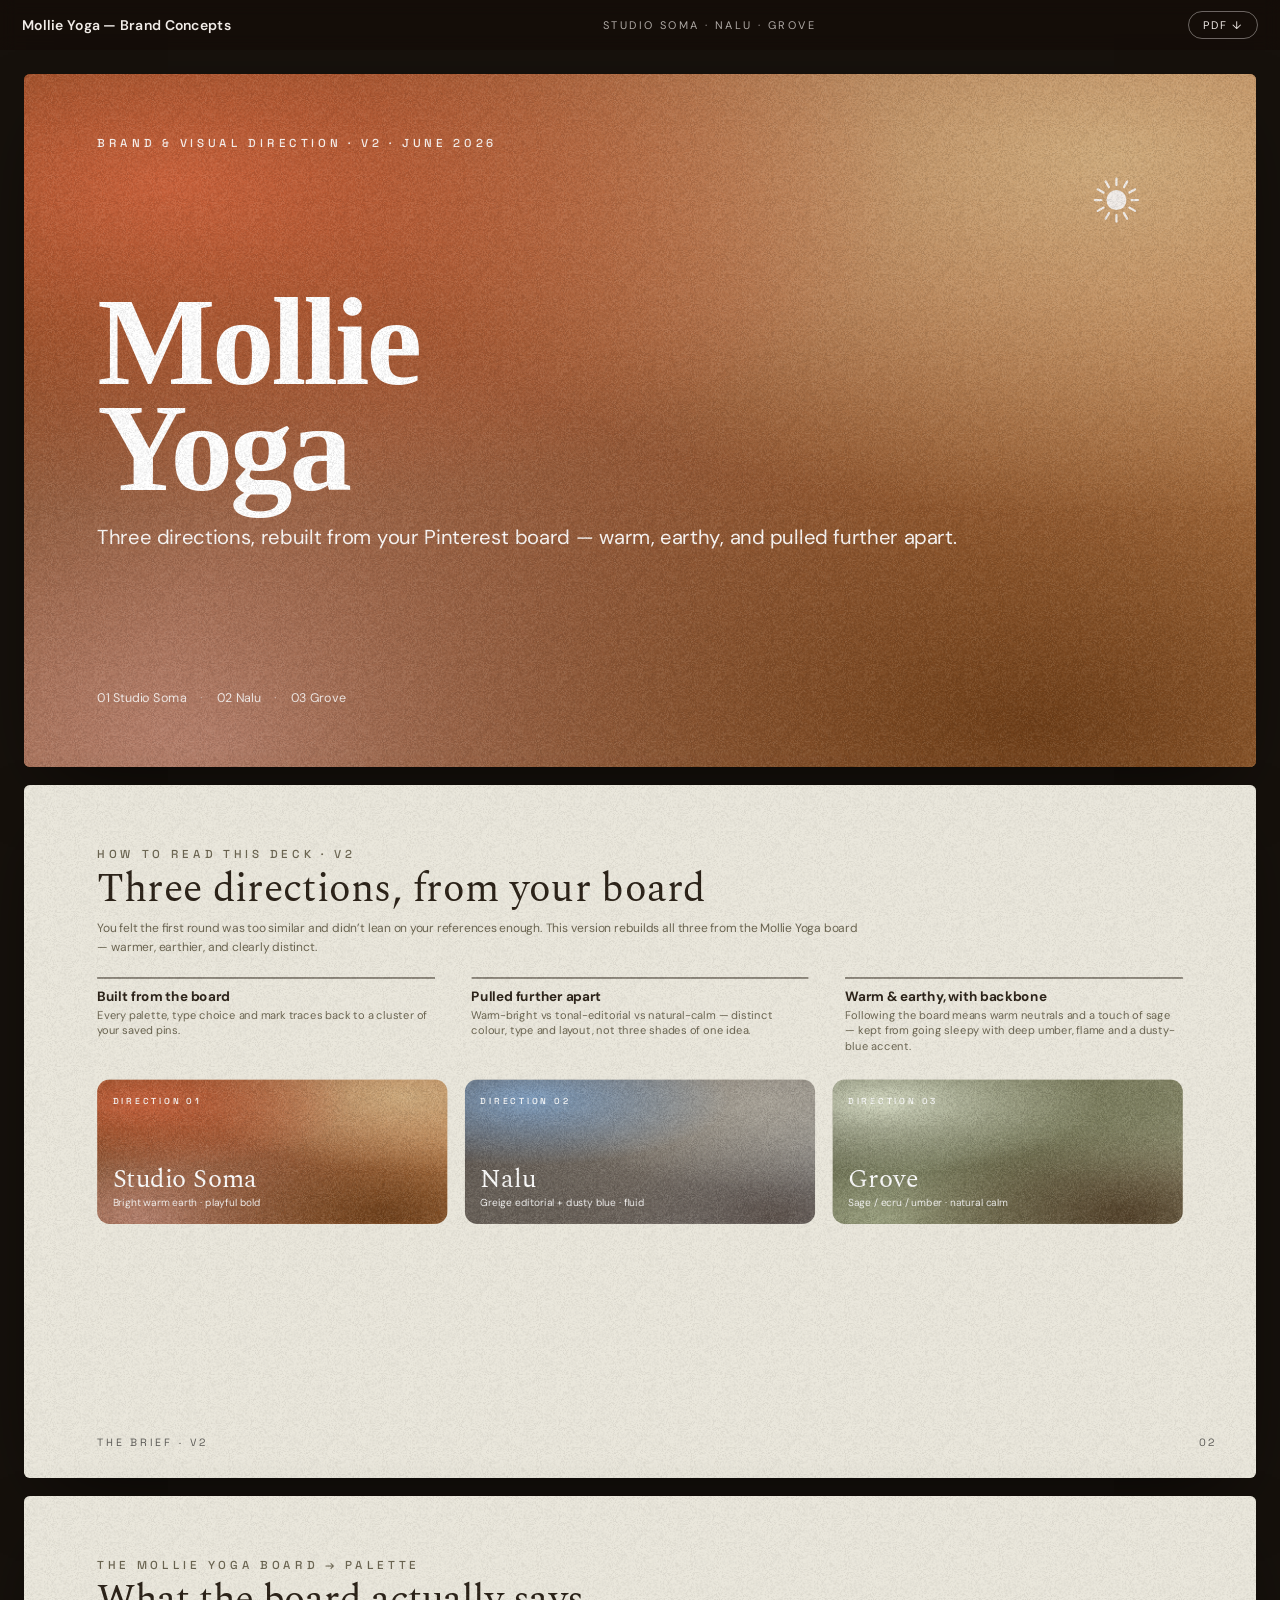
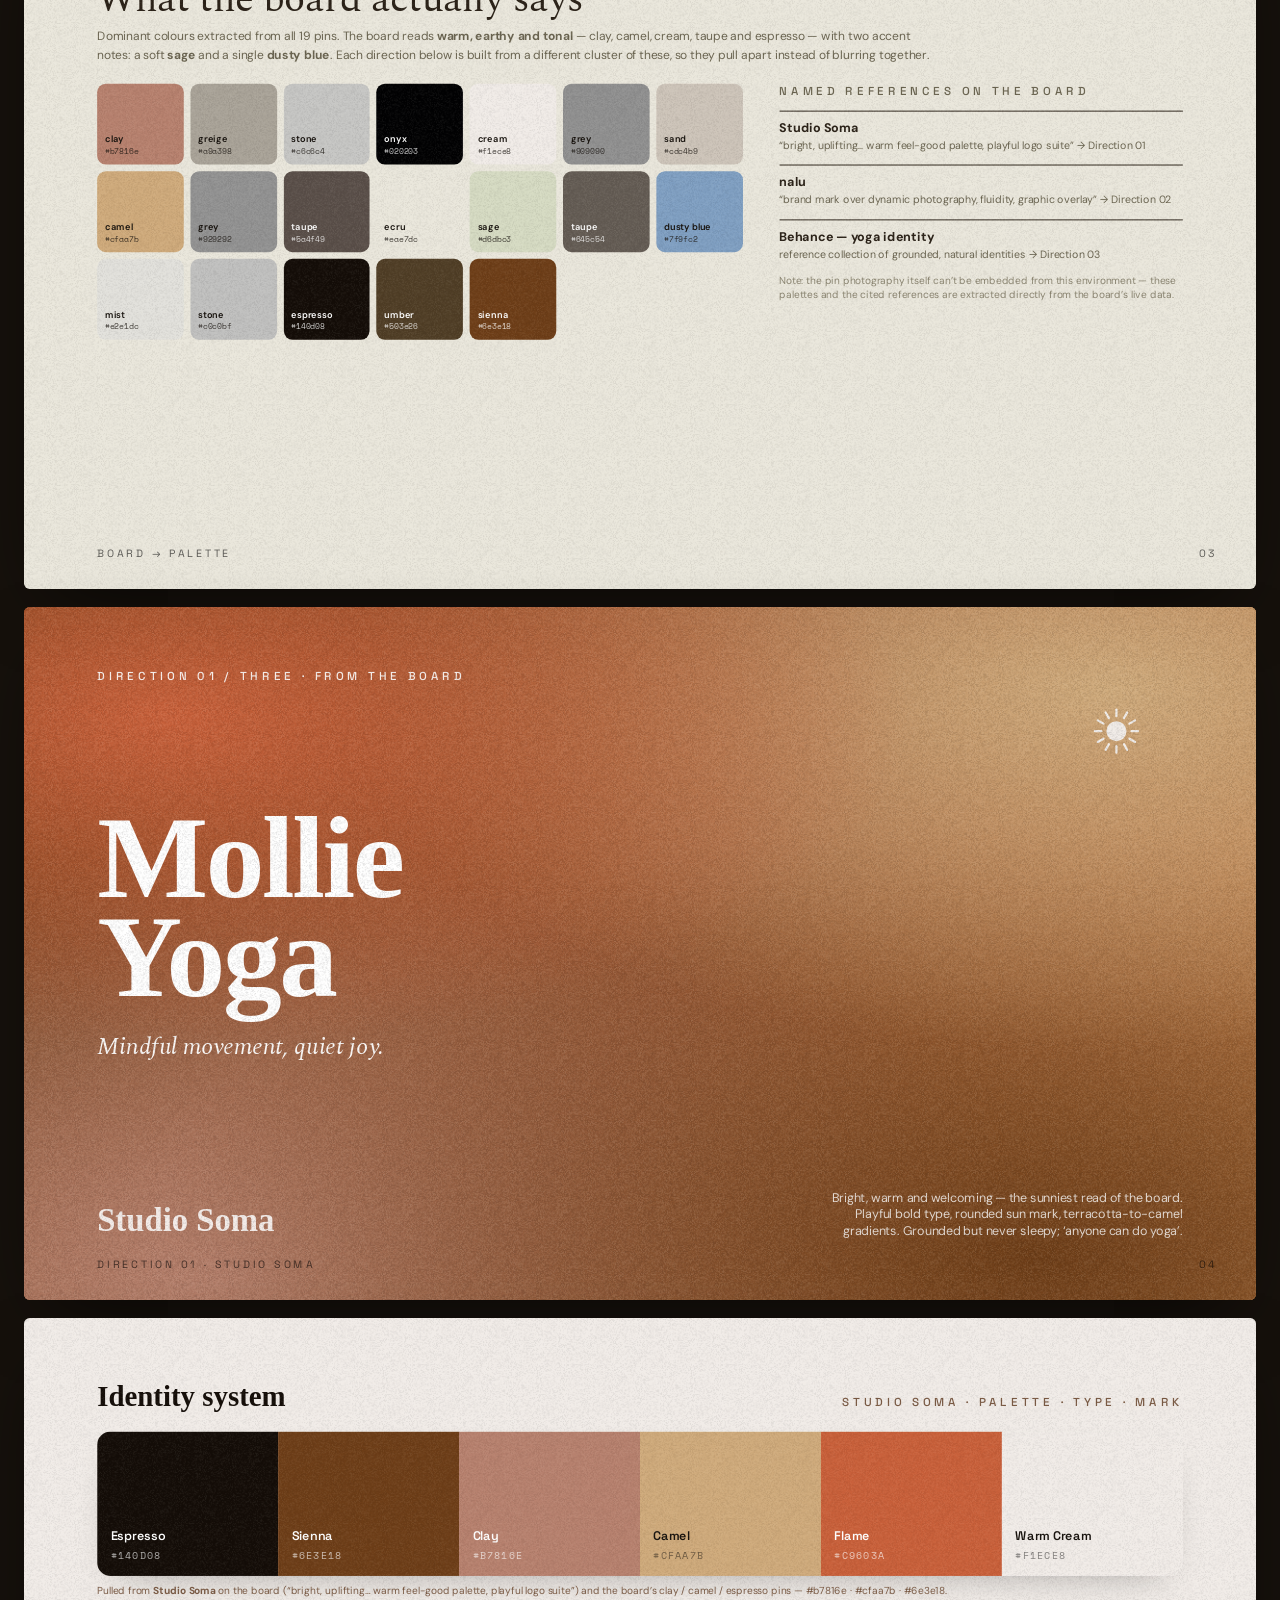
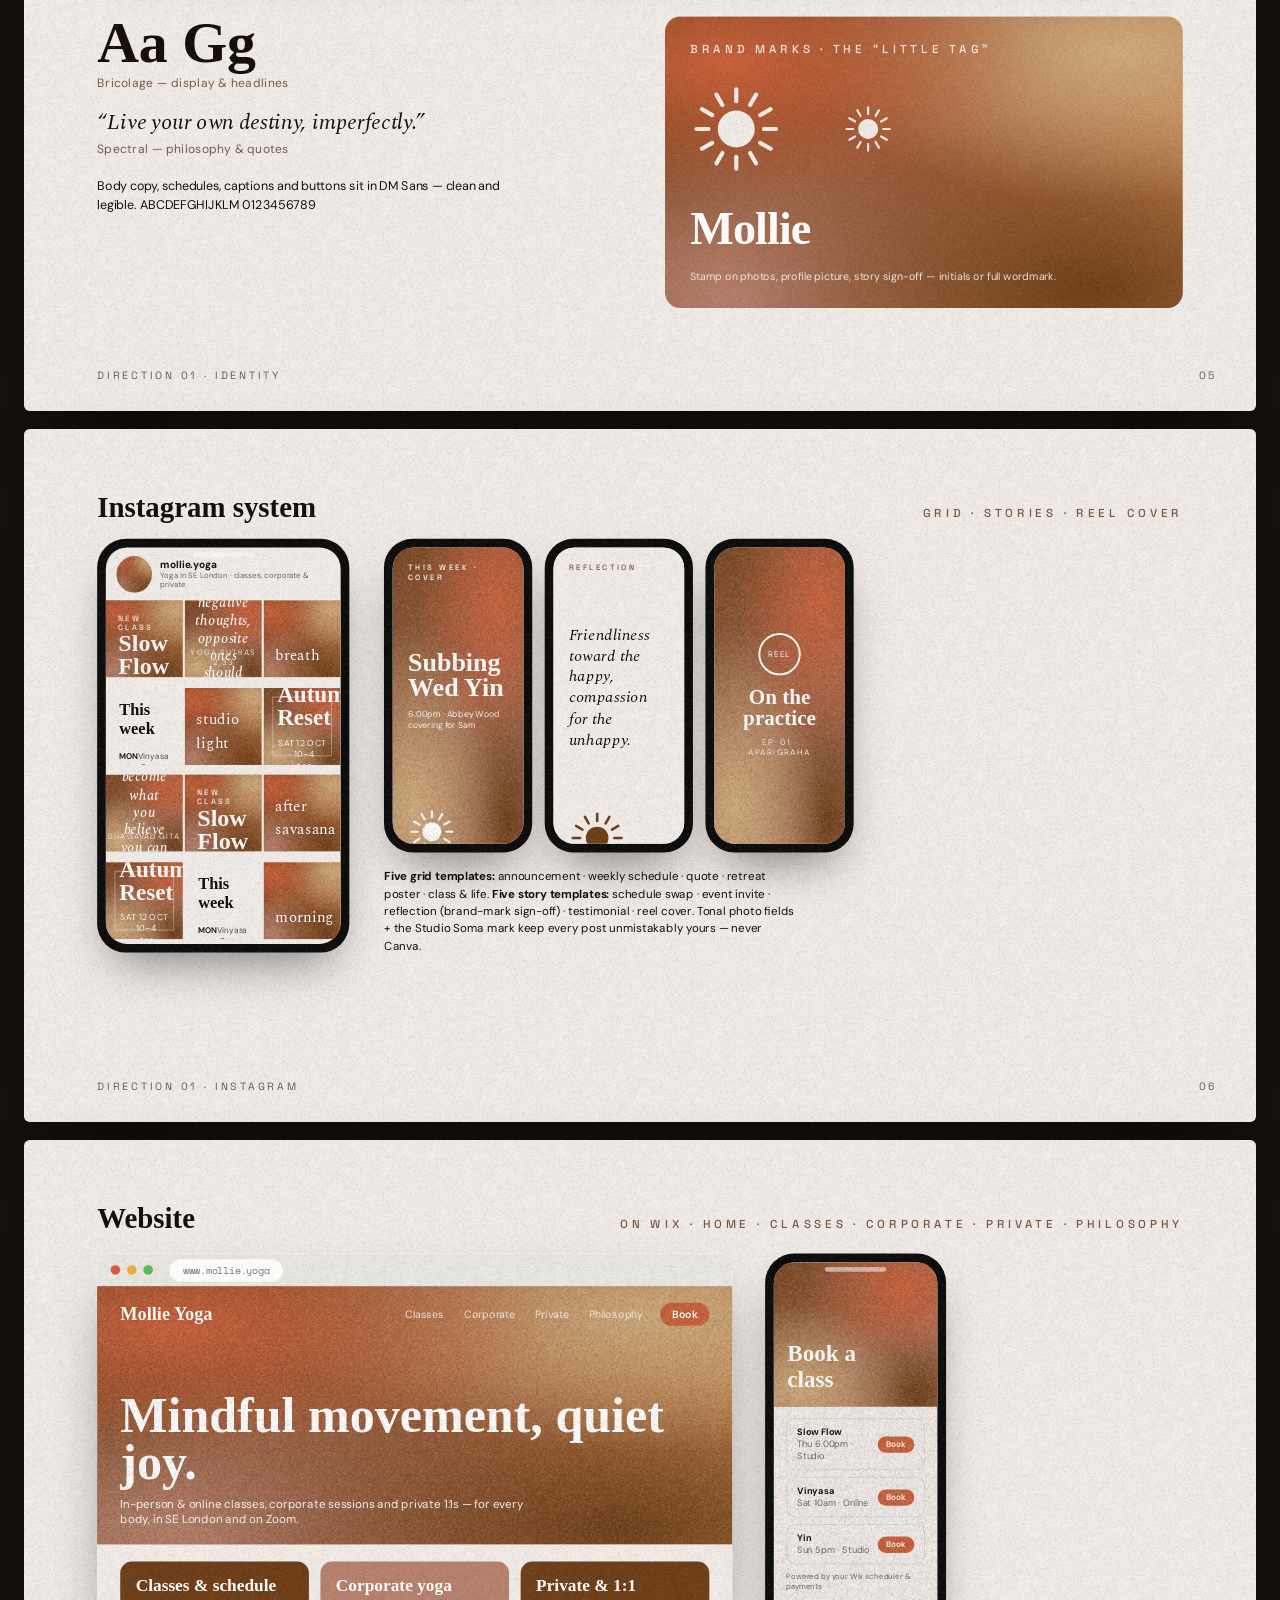
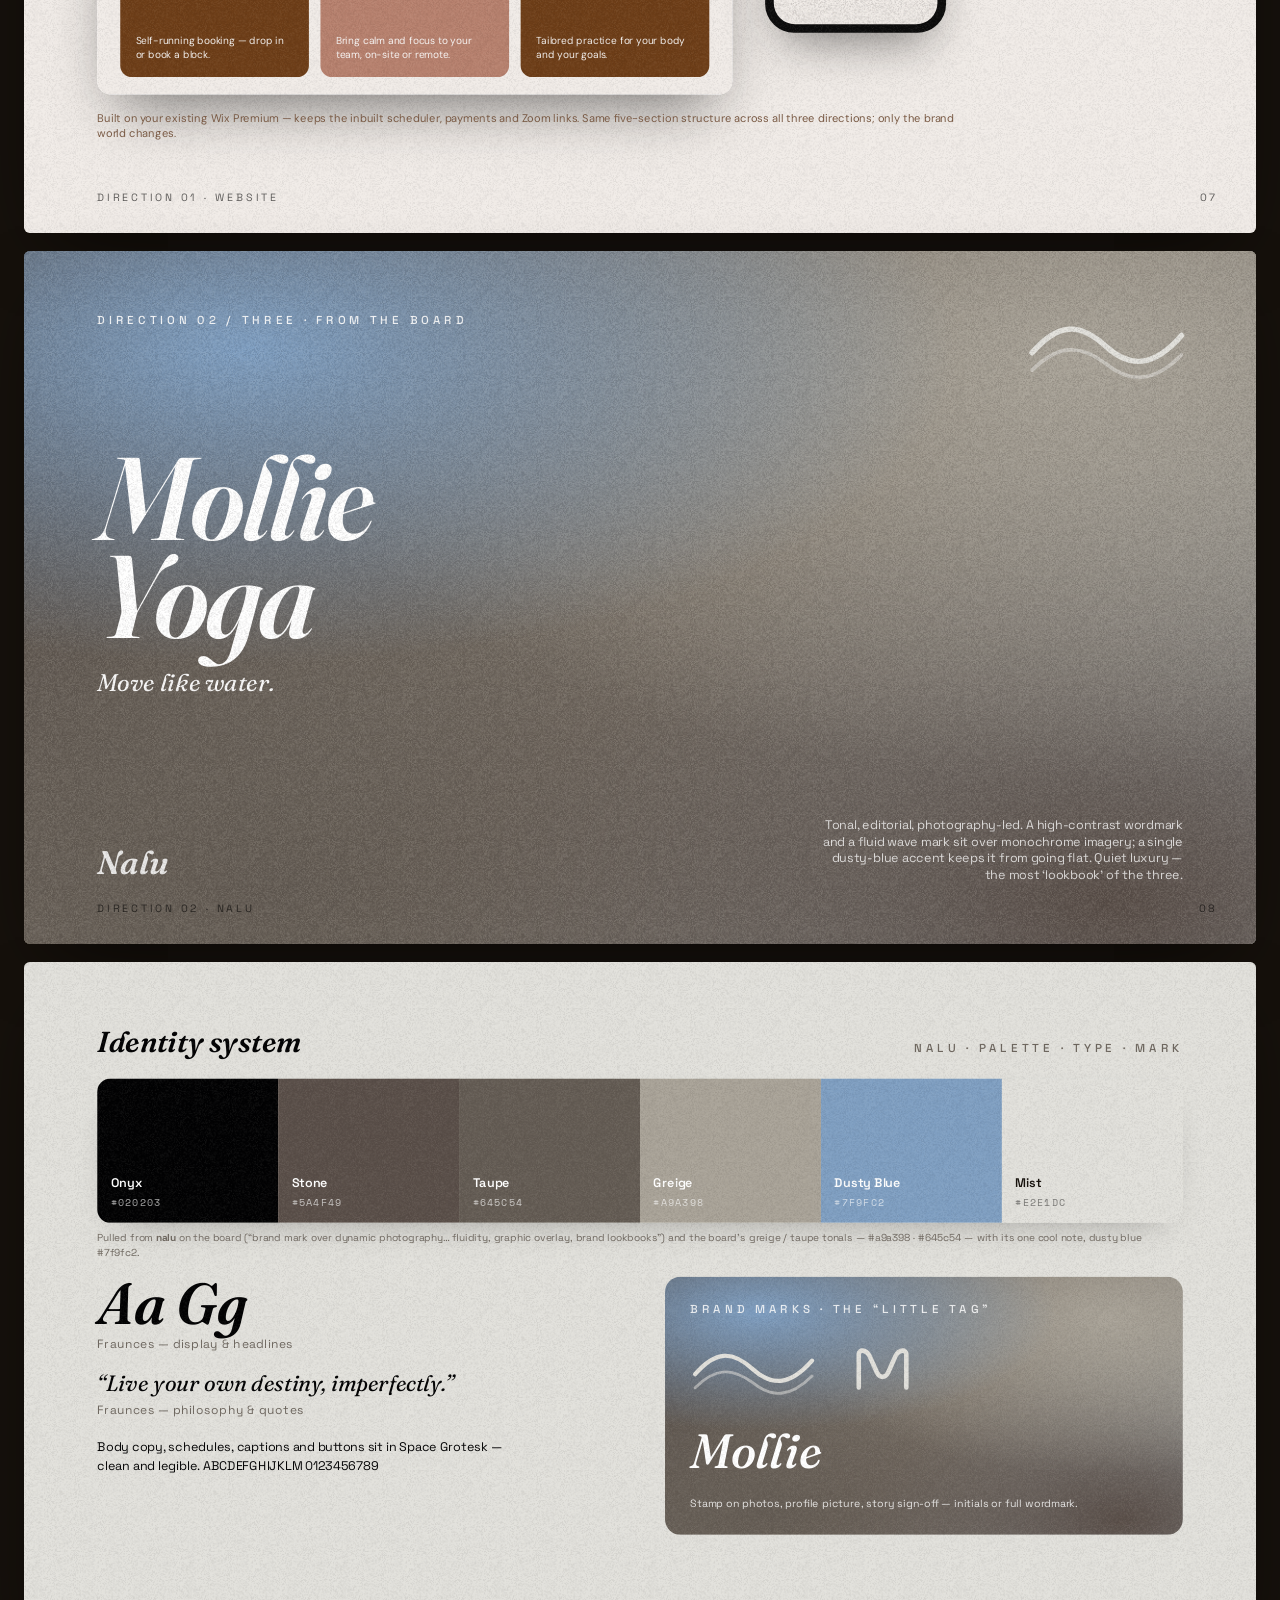
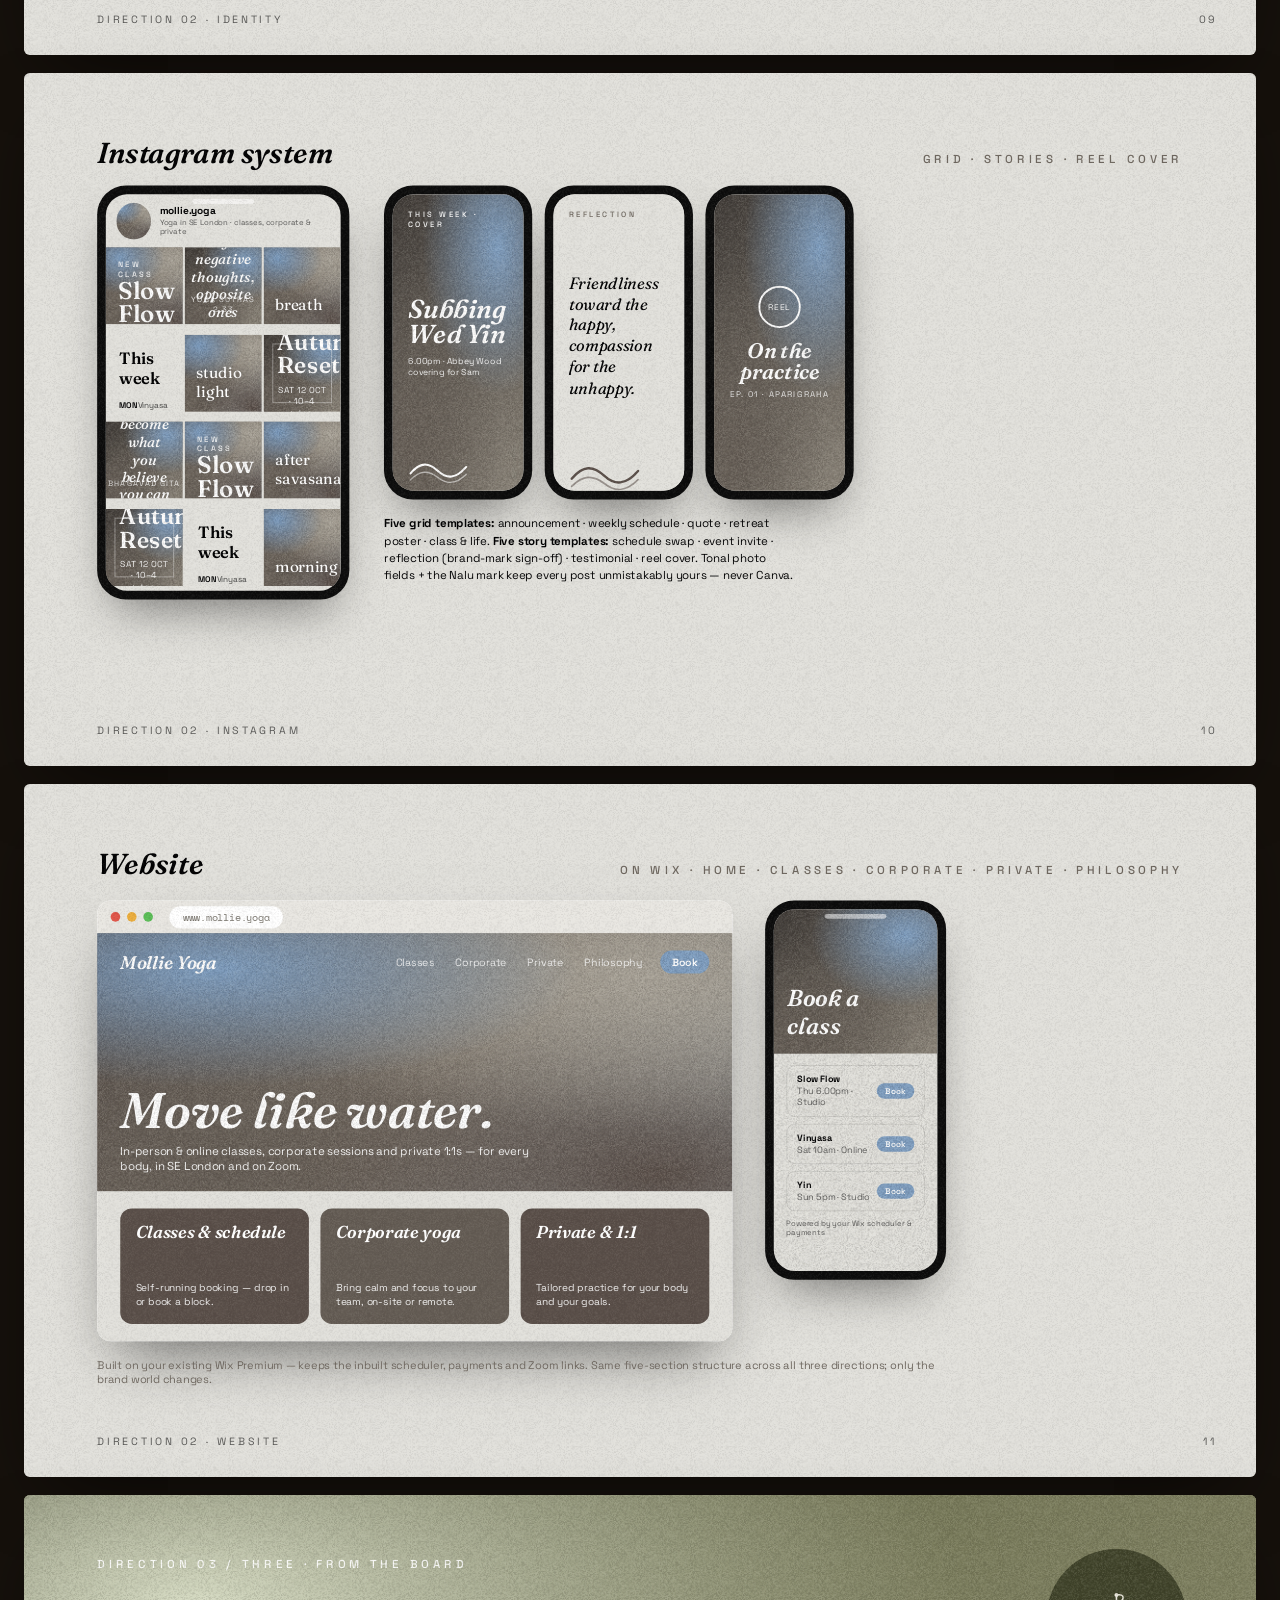
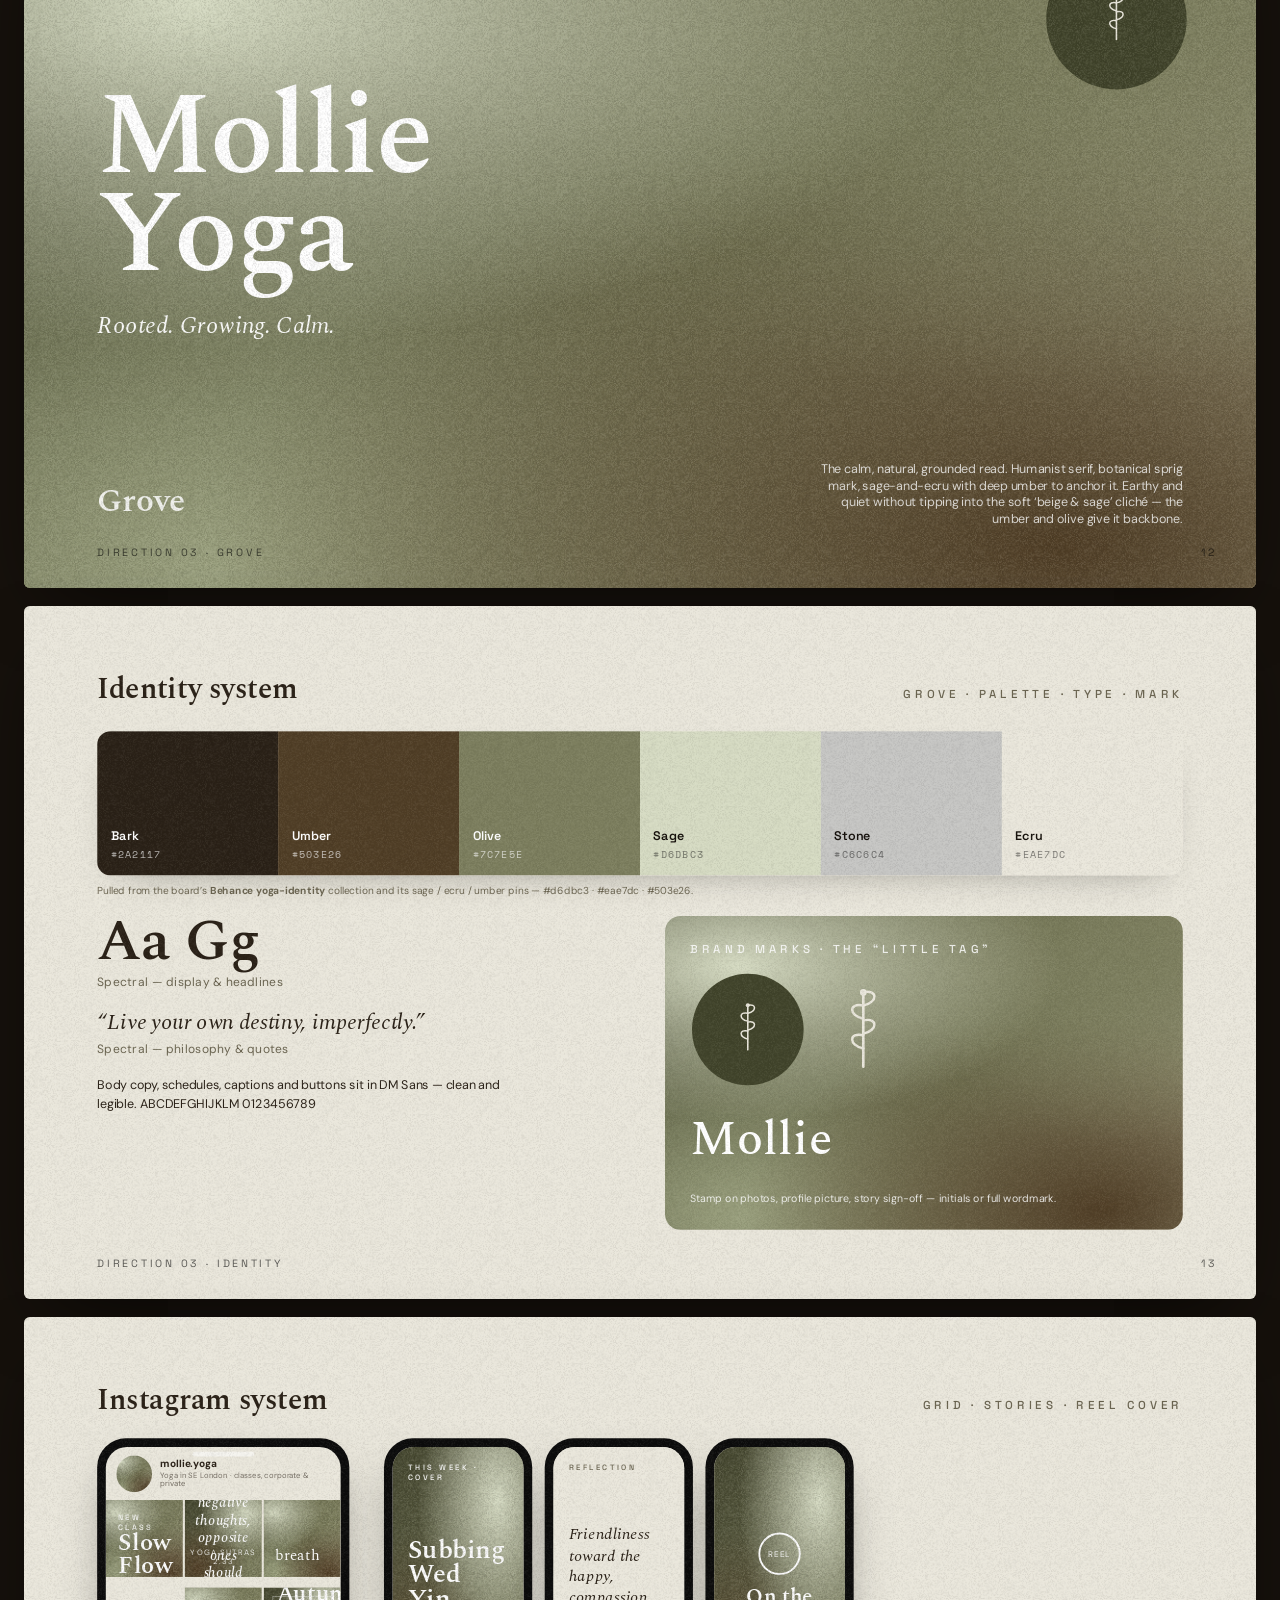
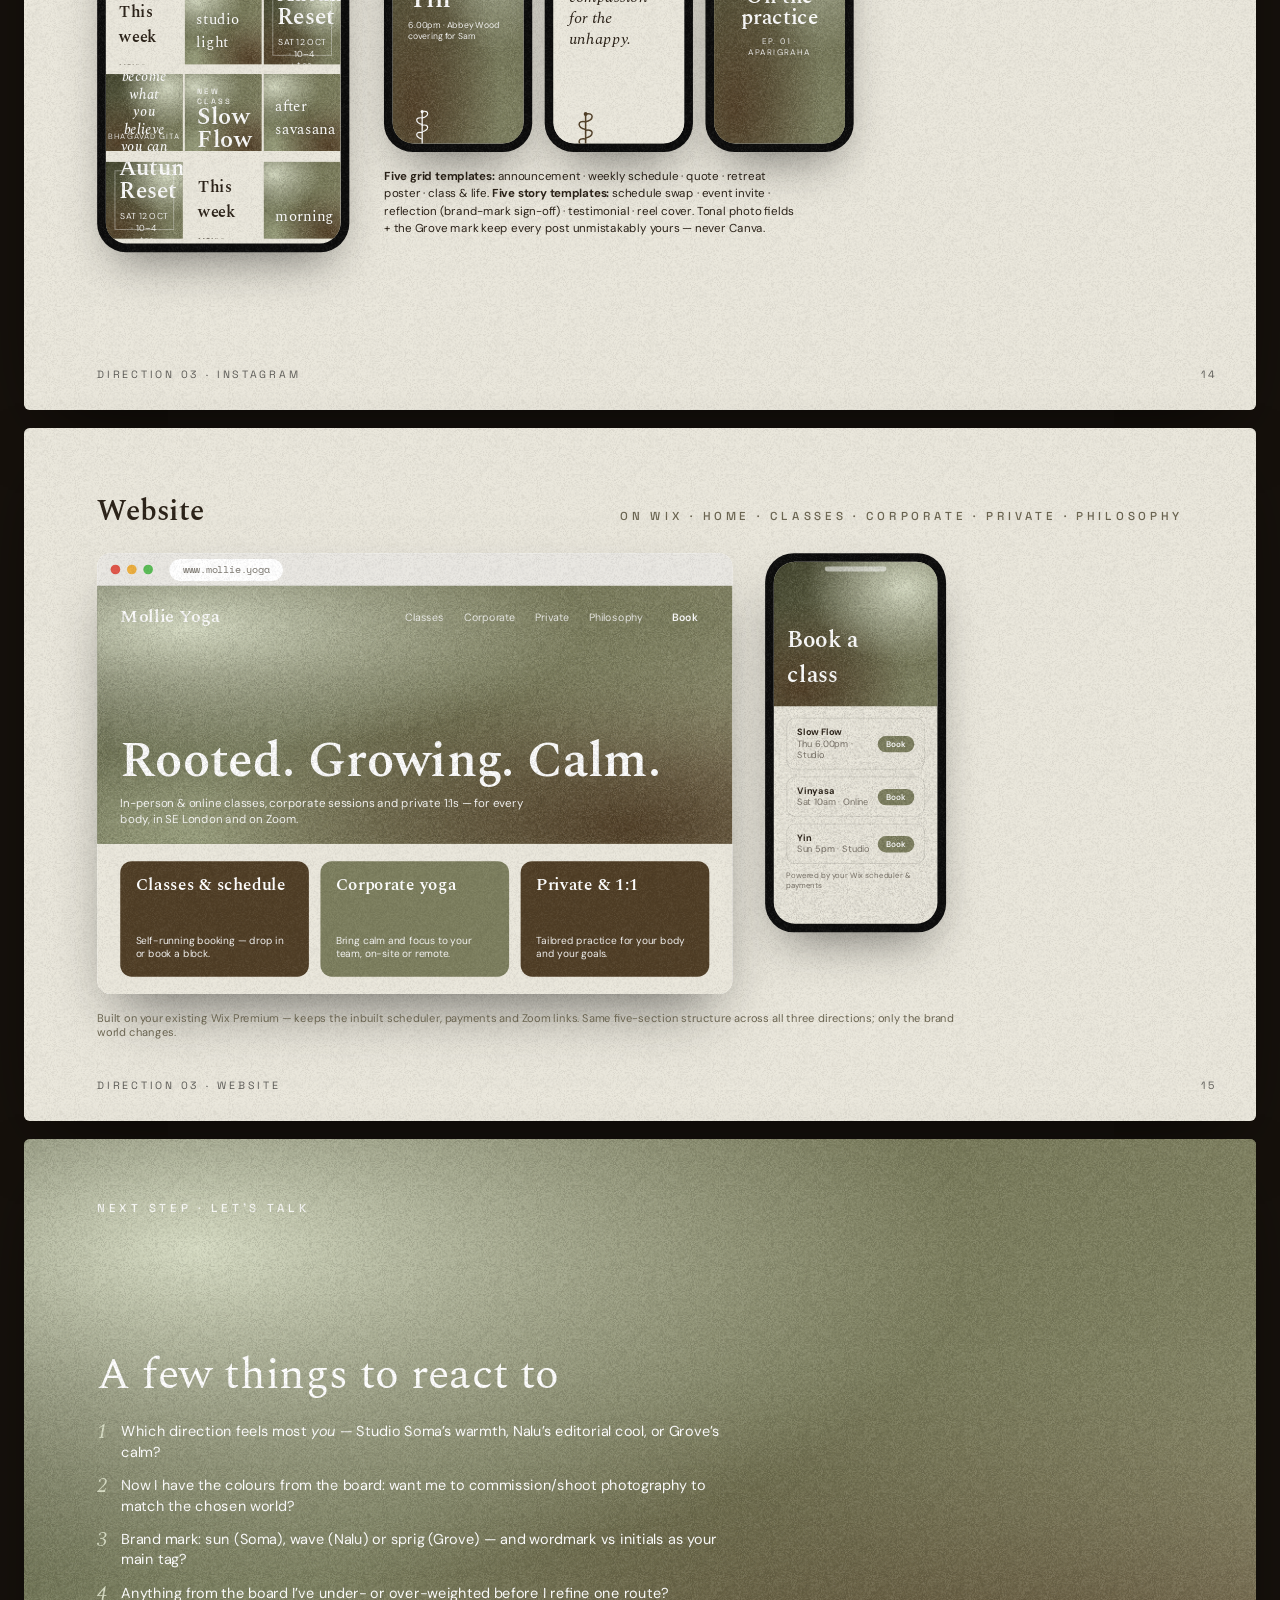
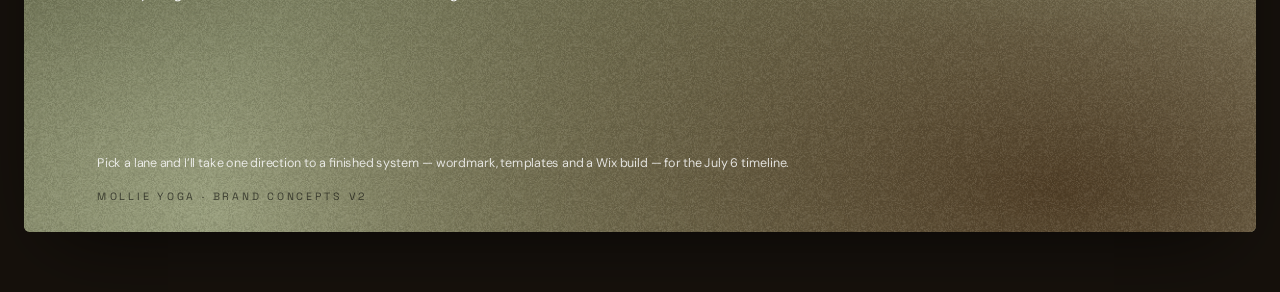
==== index.html @ 09f62c83 "Add self-contained web build (GitHub Pages ready) build.py now also emits a single-file index.html a" ====
<!doctype html><html lang="en"><head><meta charset="utf-8"><meta name="viewport" content="width=device-width, initial-scale=1"><title>Mollie Yoga — Brand Concepts</title><meta name="description" content="Three brand directions for Mollie Yoga, built from her Pinterest board."><link rel="preconnect" href="https://fonts.googleapis.com"><link rel="preconnect" href="https://fonts.gstatic.com" crossorigin><link rel="stylesheet" href="https://fonts.googleapis.com/css2?family=Bricolage+Grotesque:opsz,wght@12..96,200..800&family=DM+Sans:opsz,wght@9..40,300..700&family=Fraunces:ital,opsz,wght@0,9..144,300..900;1,9..144,300..900&family=Space+Grotesk:wght@300..700&family=Space+Mono:ital,wght@0,400;0,700;1,400&family=Spectral:ital,wght@0,400;0,600;1,400;1,500&display=swap"><style>

/* ============================================================
   MOLLIE YOGA — Brand Concepts Deck
   Page system: 1280 x 720 (16:9). One .page == one PDF page.
   ============================================================ */

*{margin:0;padding:0;box-sizing:border-box;-webkit-print-color-adjust:exact;print-color-adjust:exact;}
html,body{background:#1a1a1a;}
body{font-family:'Space Grotesk',sans-serif;}

.page{
  position:relative;
  width:1280px;height:720px;
  overflow:hidden;
  page-break-after:always;
  break-after:page;
}
.page:last-child{page-break-after:auto;}

/* film-grain overlay for the watercolour / abstract-photo feel */
.grain::after{
  content:"";position:absolute;inset:0;pointer-events:none;
  background-image:url("[data-uri]");
  background-repeat:repeat;background-size:160px 160px;
  opacity:.9;z-index:40;
}
.paper-grain::after{opacity:.55;}

/* shared layout helpers */
.pad{position:absolute;inset:0;padding:64px 76px;z-index:10;}
.row{display:flex;}
.col{display:flex;flex-direction:column;}
.eyebrow{font-family:'Space Grotesk';font-weight:500;letter-spacing:.34em;text-transform:uppercase;font-size:12px;}
.pagenum{position:absolute;bottom:30px;right:40px;font-family:'Space Grotesk';font-size:11px;letter-spacing:.25em;z-index:50;opacity:.6;}
.tag-foot{position:absolute;bottom:30px;left:76px;font-family:'Space Grotesk';font-size:11px;letter-spacing:.28em;text-transform:uppercase;z-index:50;opacity:.6;}

/* swatch */
.swatches{display:flex;gap:0;border-radius:14px;overflow:hidden;flex:none;}
.sw{flex:1;height:150px;display:flex;flex-direction:column;justify-content:flex-end;padding:14px 14px;}
.sw .nm{font-family:'Space Grotesk';font-weight:600;font-size:13px;line-height:1.15;}
.sw .hx{font-family:'Space Mono','Space Grotesk';font-size:10.5px;letter-spacing:.05em;opacity:.85;margin-top:3px;}

/* device mockups */
.phone{width:236px;height:494px;border-radius:30px;padding:9px;background:#0c0c0c;box-shadow:0 24px 50px -18px rgba(0,0,0,.5);position:relative;flex:none;}
.phone .screen{width:100%;height:100%;border-radius:22px;overflow:hidden;position:relative;background:#fff;}
.phone .notch{position:absolute;top:14px;left:50%;transform:translateX(-50%);width:64px;height:5px;border-radius:3px;background:rgba(255,255,255,.55);z-index:6;}

.browser{border-radius:14px;overflow:hidden;box-shadow:0 30px 60px -22px rgba(0,0,0,.55);background:#fff;}
.browser .bar{height:34px;display:flex;align-items:center;gap:7px;padding:0 14px;background:#e9e7e2;}
.browser .dot{width:10px;height:10px;border-radius:50%;}
.browser .url{margin-left:10px;font-family:'Space Mono';font-size:10px;color:#7a766e;background:#fff;border-radius:20px;padding:4px 14px;}

/* IG profile grid cell */
.iggrid{display:grid;grid-template-columns:repeat(3,1fr);gap:3px;}
.igcell{aspect-ratio:1/1;overflow:hidden;position:relative;}

/* curved-text + abstract photo helpers reused across concepts */
.absphoto{position:relative;overflow:hidden;}
.absphoto .gr{position:absolute;inset:0;}

h1,h2,h3{font-weight:inherit;}
.serif{font-family:'Fraunces';}
.mono{font-family:'Space Mono';}


/* 01 Studio Soma — warm bright earth */
.c1-field{background:
 radial-gradient(120% 95% at 12% 16%, #C9603A 0%, transparent 50%),
 radial-gradient(120% 100% at 88% 12%, #CFAA7B 0%, transparent 52%),
 radial-gradient(130% 115% at 82% 94%, #6E3E18 0%, transparent 55%),
 radial-gradient(120% 110% at 16% 96%, #B7816E 0%, transparent 56%),
 linear-gradient(120deg,#6E3E18,#9c5a36 52%,#c98a52);}
.c1-field2{background:
 radial-gradient(110% 95% at 80% 18%, #C9603A 0%, transparent 55%),
 radial-gradient(120% 110% at 16% 88%, #CFAA7B 0%, transparent 55%),
 radial-gradient(90% 90% at 88% 92%, #6E3E18 0%, transparent 55%),
 linear-gradient(135deg,#7a4520,#b7816e);}

/* 02 Nalu — greige tonal monochrome + dusty blue note */
.c2-field{background:
 radial-gradient(120% 95% at 18% 14%, #7F9FC2 0%, transparent 48%),
 radial-gradient(120% 110% at 86% 16%, #A9A398 0%, transparent 55%),
 radial-gradient(120% 115% at 88% 94%, #5A4F49 0%, transparent 55%),
 radial-gradient(90% 90% at 20% 92%, #645C54 0%, transparent 58%),
 linear-gradient(140deg,#4e4641,#7d756b 55%,#9aa0a3);}
.c2-field2{background:
 radial-gradient(110% 95% at 80% 18%, #7F9FC2 0%, transparent 52%),
 radial-gradient(120% 110% at 16% 88%, #645C54 0%, transparent 58%),
 linear-gradient(135deg,#3f3a36,#8a8378);}

/* 03 Grove — sage / ecru / umber natural calm */
.c3-field{background:
 radial-gradient(120% 95% at 14% 16%, #D6DBC3 0%, transparent 52%),
 radial-gradient(120% 105% at 86% 14%, #7C7E5E 0%, transparent 55%),
 radial-gradient(125% 115% at 84% 94%, #503E26 0%, transparent 55%),
 radial-gradient(110% 110% at 16% 96%, #9aa07e 0%, transparent 58%),
 linear-gradient(125deg,#41442b,#6d6f4f 55%,#a8a487);}
.c3-field2{background:
 radial-gradient(110% 95% at 80% 18%, #D6DBC3 0%, transparent 55%),
 radial-gradient(120% 110% at 16% 88%, #503E26 0%, transparent 55%),
 radial-gradient(90% 90% at 88% 90%, #7C7E5E 0%, transparent 55%),
 linear-gradient(135deg,#43452d,#7c7e5e);}


    :root{--scale:1}
    html,body{background:#16110c;margin:0}
    body{overflow-x:hidden}
    .webwrap{display:flex;flex-direction:column;align-items:center;gap:18px;padding:74px 0 60px}
    .page{transform:scale(var(--scale));transform-origin:top center;
      margin-bottom:calc((var(--scale) - 1) * 720px);
      border-radius:6px;box-shadow:0 30px 80px -30px rgba(0,0,0,.7);page-break-after:auto;break-after:auto}
    .topbar{position:fixed;top:0;left:0;right:0;height:50px;z-index:999;display:flex;align-items:center;
      justify-content:space-between;padding:0 22px;background:rgba(20,13,8,.82);backdrop-filter:blur(8px);
      color:#F1ECE8;font-family:'DM Sans',sans-serif}
    .topbar .t{font-weight:600;font-size:14px;letter-spacing:.02em}
    .topbar .n{font-size:11px;letter-spacing:.22em;text-transform:uppercase;opacity:.7}
    .topbar a{color:#F1ECE8;text-decoration:none;font-size:11px;letter-spacing:.16em;text-transform:uppercase;
      border:1px solid rgba(241,236,232,.4);border-radius:20px;padding:6px 14px}
    @media print{.topbar{display:none}.webwrap{padding:0;gap:0}.page{transform:none;margin:0;box-shadow:none}}
    </style></head><body><div class="topbar"><span class="t">Mollie Yoga — Brand Concepts</span><span class="n">Studio Soma · Nalu · Grove</span><a href="MollieYoga-Brand-Concepts.pdf">PDF ↓</a></div><div class="webwrap"><section class="page cover"><div class="c1-field grain" style="position:absolute;inset:0"></div><div style="position:absolute;top:58px;right:72px;z-index:12"><svg width="146" height="146" viewBox="0 0 146 146"><defs><path id="somar" fill="none" d="M73.0,73.0 m-59.0,0 a59.0,59.0 0 1,1 118.0,0 a59.0,59.0 0 1,1 -118.0,0"/></defs><text font-family="DM Sans" font-weight="600" font-size="10.5" letter-spacing="0.16em" fill="#F1ECE8"><textPath href="#somar" startOffset="0">MOLLIE YOGA · MINDFUL MOVEMENT · QUIET JOY · </textPath></text><g transform="translate(47.0,47.0)"><svg width="52" height="52" viewBox="0 0 52 52"><circle cx="26.0" cy="26.0" r="10.4" fill="#F1ECE8"/><line x1="41.6" y1="26.0" x2="48.4" y2="26.0" stroke="#F1ECE8" stroke-width="2.3" stroke-linecap="round"/><line x1="39.5" y1="33.8" x2="45.4" y2="37.2" stroke="#F1ECE8" stroke-width="2.3" stroke-linecap="round"/><line x1="33.8" y1="39.5" x2="37.2" y2="45.4" stroke="#F1ECE8" stroke-width="2.3" stroke-linecap="round"/><line x1="26.0" y1="41.6" x2="26.0" y2="48.4" stroke="#F1ECE8" stroke-width="2.3" stroke-linecap="round"/><line x1="18.2" y1="39.5" x2="14.8" y2="45.4" stroke="#F1ECE8" stroke-width="2.3" stroke-linecap="round"/><line x1="12.5" y1="33.8" x2="6.6" y2="37.2" stroke="#F1ECE8" stroke-width="2.3" stroke-linecap="round"/><line x1="10.4" y1="26.0" x2="3.6" y2="26.0" stroke="#F1ECE8" stroke-width="2.3" stroke-linecap="round"/><line x1="12.5" y1="18.2" x2="6.6" y2="14.8" stroke="#F1ECE8" stroke-width="2.3" stroke-linecap="round"/><line x1="18.2" y1="12.5" x2="14.8" y2="6.6" stroke="#F1ECE8" stroke-width="2.3" stroke-linecap="round"/><line x1="26.0" y1="10.4" x2="26.0" y2="3.6" stroke="#F1ECE8" stroke-width="2.3" stroke-linecap="round"/><line x1="33.8" y1="12.5" x2="37.2" y2="6.6" stroke="#F1ECE8" stroke-width="2.3" stroke-linecap="round"/><line x1="39.5" y1="18.2" x2="45.4" y2="14.8" stroke="#F1ECE8" stroke-width="2.3" stroke-linecap="round"/></svg></g></svg></div><div class="pad col" style="justify-content:space-between"><div class="eyebrow" style="color:rgba(255,255,255,.92)">Brand & Visual Direction · v2 · June 2026</div><div><div style="font-family:Bricolage;font-weight:700;color:#fff;font-size:130px;line-height:.84;letter-spacing:-.025em">Mollie<br>Yoga</div><div style="font-family:DM Sans;color:#fff;font-size:21px;margin-top:24px;opacity:.95">Three directions, rebuilt from your Pinterest board — warm, earthy, and pulled further apart.</div></div><div class="row" style="gap:14px;align-items:center;color:#fff;font-family:DM Sans;font-size:13px"><span style="opacity:.85">01 Studio Soma</span><span style="opacity:.5">·</span><span style="opacity:.85">02 Nalu</span><span style="opacity:.5">·</span><span style="opacity:.85">03 Grove</span></div></div></section><section class="page overview"><div style="position:absolute;inset:0;background:#EAE7DC"></div><div class="paper-grain grain" style="position:absolute;inset:0"></div><div class="pad col"><div class="eyebrow" style="color:#6a6450">How to read this deck · v2</div><div style="font-family:Spectral;font-size:42px;color:#2A2117;margin-top:8px;line-height:1.0">Three directions, from your board</div><div style="font-family:DM Sans;font-size:12.5px;color:#6a6450;margin-top:10px;max-width:800px;line-height:1.5">You felt the first round was too similar and didn’t lean on your references enough. This version rebuilds all three from the Mollie Yoga board — warmer, earthier, and clearly distinct.</div><div style="height:22px"></div><div style="display:grid;grid-template-columns:1fr 1fr 1fr;gap:18px 38px"><div style="border-top:1.5px solid #2A2117;padding-top:9px"><div style="font-family:DM Sans;font-weight:700;font-size:14px;color:#2A2117">Built from the board</div><div style="font-family:DM Sans;font-size:11.5px;color:#6a6450;margin-top:4px;line-height:1.4">Every palette, type choice and mark traces back to a cluster of your saved pins.</div></div><div style="border-top:1.5px solid #2A2117;padding-top:9px"><div style="font-family:DM Sans;font-weight:700;font-size:14px;color:#2A2117">Pulled further apart</div><div style="font-family:DM Sans;font-size:11.5px;color:#6a6450;margin-top:4px;line-height:1.4">Warm-bright vs tonal-editorial vs natural-calm — distinct colour, type and layout, not three shades of one idea.</div></div><div style="border-top:1.5px solid #2A2117;padding-top:9px"><div style="font-family:DM Sans;font-weight:700;font-size:14px;color:#2A2117">Warm & earthy, with backbone</div><div style="font-family:DM Sans;font-size:11.5px;color:#6a6450;margin-top:4px;line-height:1.4">Following the board means warm neutrals and a touch of sage — kept from going sleepy with deep umber, flame and a dusty-blue accent.</div></div></div><div style="height:26px"></div><div class="row" style="gap:18px"><div class="c1-field grain" style="flex:1;border-radius:13px;height:150px;position:relative;overflow:hidden;display:flex;flex-direction:column;justify-content:space-between;padding:16px;color:#fff"><div class="eyebrow" style="font-size:9px">DIRECTION 01</div><div><div style="font-family:Spectral;font-size:27px;line-height:1">Studio Soma</div><div style="font-family:DM Sans;font-size:10.5px;opacity:.92;margin-top:3px">Bright warm earth · playful bold</div></div></div><div class="c2-field grain" style="flex:1;border-radius:13px;height:150px;position:relative;overflow:hidden;display:flex;flex-direction:column;justify-content:space-between;padding:16px;color:#fff"><div class="eyebrow" style="font-size:9px">DIRECTION 02</div><div><div style="font-family:Spectral;font-size:27px;line-height:1">Nalu</div><div style="font-family:DM Sans;font-size:10.5px;opacity:.92;margin-top:3px">Greige editorial + dusty blue · fluid</div></div></div><div class="c3-field grain" style="flex:1;border-radius:13px;height:150px;position:relative;overflow:hidden;display:flex;flex-direction:column;justify-content:space-between;padding:16px;color:#fff"><div class="eyebrow" style="font-size:9px">DIRECTION 03</div><div><div style="font-family:Spectral;font-size:27px;line-height:1">Grove</div><div style="font-family:DM Sans;font-size:10.5px;opacity:.92;margin-top:3px">Sage / ecru / umber · natural calm</div></div></div></div></div><div class="tag-foot">THE BRIEF · v2</div><div class="pagenum">02</div></section><section class="page board"><div style="position:absolute;inset:0;background:#EAE7DC"></div><div class="paper-grain grain" style="position:absolute;inset:0"></div><div class="pad col"><div class="eyebrow" style="color:#6a6450">The Mollie Yoga board → palette</div><div style="font-family:Spectral;font-size:40px;color:#2A2117;margin-top:8px;line-height:1.0">What the board actually says</div><div style="font-family:DM Sans;font-size:12.5px;color:#6a6450;margin-top:9px;max-width:880px;line-height:1.5">Dominant colours extracted from all 19 pins. The board reads <b>warm, earthy and tonal</b> — clay, camel, cream, taupe and espresso — with two accent notes: a soft <b>sage</b> and a single <b>dusty blue</b>. Each direction below is built from a different cluster of these, so they pull apart instead of blurring together.</div><div style="height:20px"></div><div class="row" style="gap:38px;align-items:flex-start"><div style="flex:1.6;display:grid;grid-template-columns:repeat(7,1fr);gap:7px"><div style="background:#b7816e;border-radius:9px;height:84px;display:flex;flex-direction:column;justify-content:flex-end;padding:8px;color:#16110c"><div style="font-family:DM Sans;font-weight:600;font-size:9.5px">clay</div><div style="font-family:Space Mono;font-size:8px;opacity:.8">#b7816e</div></div><div style="background:#a9a398;border-radius:9px;height:84px;display:flex;flex-direction:column;justify-content:flex-end;padding:8px;color:#16110c"><div style="font-family:DM Sans;font-weight:600;font-size:9.5px">greige</div><div style="font-family:Space Mono;font-size:8px;opacity:.8">#a9a398</div></div><div style="background:#c6c6c4;border-radius:9px;height:84px;display:flex;flex-direction:column;justify-content:flex-end;padding:8px;color:#16110c"><div style="font-family:DM Sans;font-weight:600;font-size:9.5px">stone</div><div style="font-family:Space Mono;font-size:8px;opacity:.8">#c6c6c4</div></div><div style="background:#020203;border-radius:9px;height:84px;display:flex;flex-direction:column;justify-content:flex-end;padding:8px;color:#fff"><div style="font-family:DM Sans;font-weight:600;font-size:9.5px">onyx</div><div style="font-family:Space Mono;font-size:8px;opacity:.8">#020203</div></div><div style="background:#f1ece8;border-radius:9px;height:84px;display:flex;flex-direction:column;justify-content:flex-end;padding:8px;color:#16110c"><div style="font-family:DM Sans;font-weight:600;font-size:9.5px">cream</div><div style="font-family:Space Mono;font-size:8px;opacity:.8">#f1ece8</div></div><div style="background:#909090;border-radius:9px;height:84px;display:flex;flex-direction:column;justify-content:flex-end;padding:8px;color:#16110c"><div style="font-family:DM Sans;font-weight:600;font-size:9.5px">grey</div><div style="font-family:Space Mono;font-size:8px;opacity:.8">#909090</div></div><div style="background:#cdc4b9;border-radius:9px;height:84px;display:flex;flex-direction:column;justify-content:flex-end;padding:8px;color:#16110c"><div style="font-family:DM Sans;font-weight:600;font-size:9.5px">sand</div><div style="font-family:Space Mono;font-size:8px;opacity:.8">#cdc4b9</div></div><div style="background:#cfaa7b;border-radius:9px;height:84px;display:flex;flex-direction:column;justify-content:flex-end;padding:8px;color:#16110c"><div style="font-family:DM Sans;font-weight:600;font-size:9.5px">camel</div><div style="font-family:Space Mono;font-size:8px;opacity:.8">#cfaa7b</div></div><div style="background:#929292;border-radius:9px;height:84px;display:flex;flex-direction:column;justify-content:flex-end;padding:8px;color:#16110c"><div style="font-family:DM Sans;font-weight:600;font-size:9.5px">grey</div><div style="font-family:Space Mono;font-size:8px;opacity:.8">#929292</div></div><div style="background:#5a4f49;border-radius:9px;height:84px;display:flex;flex-direction:column;justify-content:flex-end;padding:8px;color:#fff"><div style="font-family:DM Sans;font-weight:600;font-size:9.5px">taupe</div><div style="font-family:Space Mono;font-size:8px;opacity:.8">#5a4f49</div></div><div style="background:#eae7dc;border-radius:9px;height:84px;display:flex;flex-direction:column;justify-content:flex-end;padding:8px;color:#16110c"><div style="font-family:DM Sans;font-weight:600;font-size:9.5px">ecru</div><div style="font-family:Space Mono;font-size:8px;opacity:.8">#eae7dc</div></div><div style="background:#d6dbc3;border-radius:9px;height:84px;display:flex;flex-direction:column;justify-content:flex-end;padding:8px;color:#16110c"><div style="font-family:DM Sans;font-weight:600;font-size:9.5px">sage</div><div style="font-family:Space Mono;font-size:8px;opacity:.8">#d6dbc3</div></div><div style="background:#645c54;border-radius:9px;height:84px;display:flex;flex-direction:column;justify-content:flex-end;padding:8px;color:#fff"><div style="font-family:DM Sans;font-weight:600;font-size:9.5px">taupe</div><div style="font-family:Space Mono;font-size:8px;opacity:.8">#645c54</div></div><div style="background:#7f9fc2;border-radius:9px;height:84px;display:flex;flex-direction:column;justify-content:flex-end;padding:8px;color:#16110c"><div style="font-family:DM Sans;font-weight:600;font-size:9.5px">dusty blue</div><div style="font-family:Space Mono;font-size:8px;opacity:.8">#7f9fc2</div></div><div style="background:#e2e1dc;border-radius:9px;height:84px;display:flex;flex-direction:column;justify-content:flex-end;padding:8px;color:#16110c"><div style="font-family:DM Sans;font-weight:600;font-size:9.5px">mist</div><div style="font-family:Space Mono;font-size:8px;opacity:.8">#e2e1dc</div></div><div style="background:#c0c0bf;border-radius:9px;height:84px;display:flex;flex-direction:column;justify-content:flex-end;padding:8px;color:#16110c"><div style="font-family:DM Sans;font-weight:600;font-size:9.5px">stone</div><div style="font-family:Space Mono;font-size:8px;opacity:.8">#c0c0bf</div></div><div style="background:#140d08;border-radius:9px;height:84px;display:flex;flex-direction:column;justify-content:flex-end;padding:8px;color:#fff"><div style="font-family:DM Sans;font-weight:600;font-size:9.5px">espresso</div><div style="font-family:Space Mono;font-size:8px;opacity:.8">#140d08</div></div><div style="background:#503e26;border-radius:9px;height:84px;display:flex;flex-direction:column;justify-content:flex-end;padding:8px;color:#fff"><div style="font-family:DM Sans;font-weight:600;font-size:9.5px">umber</div><div style="font-family:Space Mono;font-size:8px;opacity:.8">#503e26</div></div><div style="background:#6e3e18;border-radius:9px;height:84px;display:flex;flex-direction:column;justify-content:flex-end;padding:8px;color:#fff"><div style="font-family:DM Sans;font-weight:600;font-size:9.5px">sienna</div><div style="font-family:Space Mono;font-size:8px;opacity:.8">#6e3e18</div></div></div><div style="flex:1"><div class="eyebrow" style="color:#6a6450;margin-bottom:12px">Named references on the board</div><div style="border-top:1.4px solid #2A2117;padding-top:8px;margin-bottom:13px"><div style="font-family:DM Sans;font-weight:700;font-size:13px;color:#2A2117">Studio Soma</div><div style="font-family:DM Sans;font-size:11px;color:#6a6450;margin-top:3px;line-height:1.35">“bright, uplifting… warm feel-good palette, playful logo suite” → Direction 01</div></div><div style="border-top:1.4px solid #2A2117;padding-top:8px;margin-bottom:13px"><div style="font-family:DM Sans;font-weight:700;font-size:13px;color:#2A2117">nalu</div><div style="font-family:DM Sans;font-size:11px;color:#6a6450;margin-top:3px;line-height:1.35">“brand mark over dynamic photography, fluidity, graphic overlay” → Direction 02</div></div><div style="border-top:1.4px solid #2A2117;padding-top:8px;margin-bottom:13px"><div style="font-family:DM Sans;font-weight:700;font-size:13px;color:#2A2117">Behance — yoga identity</div><div style="font-family:DM Sans;font-size:11px;color:#6a6450;margin-top:3px;line-height:1.35">reference collection of grounded, natural identities → Direction 03</div></div><div style="font-family:DM Sans;font-size:10.5px;color:#8a8470;line-height:1.4;margin-top:4px">Note: the pin photography itself can’t be embedded from this environment — these palettes and the cited references are extracted directly from the board’s live data.</div></div></div></div><div class="tag-foot">BOARD → PALETTE</div><div class="pagenum">03</div></section><section class="page c1-field"><div class="c1-field grain" style="position:absolute;inset:0"></div><div style="position:absolute;top:54px;right:70px;z-index:12"><svg width="150" height="150" viewBox="0 0 150 150"><defs><path id="somar" fill="none" d="M75.0,75.0 m-61.0,0 a61.0,61.0 0 1,1 122.0,0 a61.0,61.0 0 1,1 -122.0,0"/></defs><text font-family="DM Sans" font-weight="600" font-size="10.5" letter-spacing="0.16em" fill="#F1ECE8"><textPath href="#somar" startOffset="0">MOLLIE YOGA · MINDFUL MOVEMENT · QUIET JOY · </textPath></text><g transform="translate(49.0,49.0)"><svg width="52" height="52" viewBox="0 0 52 52"><circle cx="26.0" cy="26.0" r="10.4" fill="#F1ECE8"/><line x1="41.6" y1="26.0" x2="48.4" y2="26.0" stroke="#F1ECE8" stroke-width="2.3" stroke-linecap="round"/><line x1="39.5" y1="33.8" x2="45.4" y2="37.2" stroke="#F1ECE8" stroke-width="2.3" stroke-linecap="round"/><line x1="33.8" y1="39.5" x2="37.2" y2="45.4" stroke="#F1ECE8" stroke-width="2.3" stroke-linecap="round"/><line x1="26.0" y1="41.6" x2="26.0" y2="48.4" stroke="#F1ECE8" stroke-width="2.3" stroke-linecap="round"/><line x1="18.2" y1="39.5" x2="14.8" y2="45.4" stroke="#F1ECE8" stroke-width="2.3" stroke-linecap="round"/><line x1="12.5" y1="33.8" x2="6.6" y2="37.2" stroke="#F1ECE8" stroke-width="2.3" stroke-linecap="round"/><line x1="10.4" y1="26.0" x2="3.6" y2="26.0" stroke="#F1ECE8" stroke-width="2.3" stroke-linecap="round"/><line x1="12.5" y1="18.2" x2="6.6" y2="14.8" stroke="#F1ECE8" stroke-width="2.3" stroke-linecap="round"/><line x1="18.2" y1="12.5" x2="14.8" y2="6.6" stroke="#F1ECE8" stroke-width="2.3" stroke-linecap="round"/><line x1="26.0" y1="10.4" x2="26.0" y2="3.6" stroke="#F1ECE8" stroke-width="2.3" stroke-linecap="round"/><line x1="33.8" y1="12.5" x2="37.2" y2="6.6" stroke="#F1ECE8" stroke-width="2.3" stroke-linecap="round"/><line x1="39.5" y1="18.2" x2="45.4" y2="14.8" stroke="#F1ECE8" stroke-width="2.3" stroke-linecap="round"/></svg></g></svg></div><div class="pad col" style="justify-content:space-between"><div class="eyebrow" style="color:rgba(255,255,255,.9)">Direction 01 / Three · from the board</div><div><div style="font-family:Bricolage;color:#fff;font-weight:600;font-size:122px;line-height:.84;letter-spacing:-.02em;">Mollie<br>Yoga</div><div style="font-family:Spectral;font-style:italic;color:#fff;font-size:25px;margin-top:24px;opacity:.96">Mindful movement, quiet joy.</div></div><div class="row" style="justify-content:space-between;align-items:flex-end;color:rgba(255,255,255,.86);font-family:DM Sans;font-size:13px"><div style="font-size:34px;font-family:Bricolage;font-weight:600;">Studio Soma</div><div style="text-align:right;max-width:380px;opacity:.92">Bright, warm and welcoming — the sunniest read of the board. Playful bold type, rounded sun mark, terracotta-to-camel gradients. Grounded but never sleepy; ‘anyone can do yoga’.</div></div></div><div class="tag-foot">DIRECTION 01 · STUDIO SOMA</div><div class="pagenum">04</div></section><section class="page ident"><div style="position:absolute;inset:0;background:#F1ECE8"></div><div class="paper-grain grain" style="position:absolute;inset:0"></div><div class="pad col"><div class="row" style="justify-content:space-between;align-items:baseline"><div style="font-family:Bricolage;font-weight:600;font-size:30px;color:#140D08;">Identity system</div><div class="eyebrow" style="color:#7a5a44">Studio Soma · palette · type · mark</div></div><div style="height:20px"></div><div class="swatches" style="box-shadow:0 16px 40px -24px rgba(0,0,0,.4)"><div class="sw" style="background:#140D08;color:#fff"><div class="nm">Espresso</div><div class="hx" style="color:rgba(255,255,255,.78)">#140D08</div></div><div class="sw" style="background:#6E3E18;color:#fff"><div class="nm">Sienna</div><div class="hx" style="color:rgba(255,255,255,.78)">#6E3E18</div></div><div class="sw" style="background:#B7816E;color:#fff"><div class="nm">Clay</div><div class="hx" style="color:rgba(255,255,255,.78)">#B7816E</div></div><div class="sw" style="background:#CFAA7B;color:#16110c"><div class="nm">Camel</div><div class="hx" style="color:rgba(0,0,0,.55)">#CFAA7B</div></div><div class="sw" style="background:#C9603A;color:#fff"><div class="nm">Flame</div><div class="hx" style="color:rgba(255,255,255,.78)">#C9603A</div></div><div class="sw" style="background:#F1ECE8;color:#16110c"><div class="nm">Warm Cream</div><div class="hx" style="color:rgba(0,0,0,.55)">#F1ECE8</div></div></div><div style="font-family:DM Sans;font-size:10.5px;color:#7a5a44;margin-top:9px;max-width:1130px;line-height:1.4">Pulled from <b>Studio Soma</b> on the board (“bright, uplifting… warm feel-good palette, playful logo suite”) and the board’s clay / camel / espresso pins — #b7816e · #cfaa7b · #6e3e18.</div><div style="height:18px"></div><div class="row" style="gap:46px"><div style="flex:1.12"><div style="font-family:Bricolage;font-weight:600;font-size:60px;line-height:.92;color:#140D08;">Aa Gg</div><div style="font-family:DM Sans;font-size:12.5px;letter-spacing:.04em;color:#7a5a44;margin-top:6px">Bricolage — display & headlines</div><div style="font-family:Spectral;font-style:italic;font-size:23px;color:#140D08;margin-top:20px;line-height:1.2">“Live your own destiny, imperfectly.”</div><div style="font-family:DM Sans;font-size:12.5px;letter-spacing:.04em;color:#7a5a44;margin-top:6px">Spectral — philosophy & quotes</div><div style="font-family:DM Sans;font-size:13px;line-height:1.5;color:#140D08;margin-top:20px;max-width:430px">Body copy, schedules, captions and buttons sit in DM Sans — clean and legible. ABCDEFGHIJKLM 0123456789</div></div><div style="flex:1;border-radius:16px;padding:26px;display:flex;flex-direction:column;justify-content:space-between;gap:16px;" class="c1-field"><div class="eyebrow" style="color:rgba(255,255,255,.85)">Brand marks · the “little tag”</div><div style="display:flex;gap:30px;align-items:center"><svg width="96" height="96" viewBox="0 0 96 96"><circle cx="48.0" cy="48.0" r="19.2" fill="#F1ECE8"/><line x1="76.8" y1="48.0" x2="89.3" y2="48.0" stroke="#F1ECE8" stroke-width="4.3" stroke-linecap="round"/><line x1="72.9" y1="62.4" x2="83.7" y2="68.6" stroke="#F1ECE8" stroke-width="4.3" stroke-linecap="round"/><line x1="62.4" y1="72.9" x2="68.6" y2="83.7" stroke="#F1ECE8" stroke-width="4.3" stroke-linecap="round"/><line x1="48.0" y1="76.8" x2="48.0" y2="89.3" stroke="#F1ECE8" stroke-width="4.3" stroke-linecap="round"/><line x1="33.6" y1="72.9" x2="27.4" y2="83.7" stroke="#F1ECE8" stroke-width="4.3" stroke-linecap="round"/><line x1="23.1" y1="62.4" x2="12.3" y2="68.6" stroke="#F1ECE8" stroke-width="4.3" stroke-linecap="round"/><line x1="19.2" y1="48.0" x2="6.7" y2="48.0" stroke="#F1ECE8" stroke-width="4.3" stroke-linecap="round"/><line x1="23.1" y1="33.6" x2="12.3" y2="27.4" stroke="#F1ECE8" stroke-width="4.3" stroke-linecap="round"/><line x1="33.6" y1="23.1" x2="27.4" y2="12.3" stroke="#F1ECE8" stroke-width="4.3" stroke-linecap="round"/><line x1="48.0" y1="19.2" x2="48.0" y2="6.7" stroke="#F1ECE8" stroke-width="4.3" stroke-linecap="round"/><line x1="62.4" y1="23.1" x2="68.6" y2="12.3" stroke="#F1ECE8" stroke-width="4.3" stroke-linecap="round"/><line x1="72.9" y1="33.6" x2="83.7" y2="27.4" stroke="#F1ECE8" stroke-width="4.3" stroke-linecap="round"/></svg><svg width="118" height="118" viewBox="0 0 118 118"><defs><path id="somar" fill="none" d="M59.0,59.0 m-45.0,0 a45.0,45.0 0 1,1 90.0,0 a45.0,45.0 0 1,1 -90.0,0"/></defs><text font-family="DM Sans" font-weight="600" font-size="10.5" letter-spacing="0.16em" fill="#F1ECE8"><textPath href="#somar" startOffset="0">MOLLIE YOGA · MINDFUL MOVEMENT · QUIET JOY · </textPath></text><g transform="translate(33.0,33.0)"><svg width="52" height="52" viewBox="0 0 52 52"><circle cx="26.0" cy="26.0" r="10.4" fill="#F1ECE8"/><line x1="41.6" y1="26.0" x2="48.4" y2="26.0" stroke="#F1ECE8" stroke-width="2.3" stroke-linecap="round"/><line x1="39.5" y1="33.8" x2="45.4" y2="37.2" stroke="#F1ECE8" stroke-width="2.3" stroke-linecap="round"/><line x1="33.8" y1="39.5" x2="37.2" y2="45.4" stroke="#F1ECE8" stroke-width="2.3" stroke-linecap="round"/><line x1="26.0" y1="41.6" x2="26.0" y2="48.4" stroke="#F1ECE8" stroke-width="2.3" stroke-linecap="round"/><line x1="18.2" y1="39.5" x2="14.8" y2="45.4" stroke="#F1ECE8" stroke-width="2.3" stroke-linecap="round"/><line x1="12.5" y1="33.8" x2="6.6" y2="37.2" stroke="#F1ECE8" stroke-width="2.3" stroke-linecap="round"/><line x1="10.4" y1="26.0" x2="3.6" y2="26.0" stroke="#F1ECE8" stroke-width="2.3" stroke-linecap="round"/><line x1="12.5" y1="18.2" x2="6.6" y2="14.8" stroke="#F1ECE8" stroke-width="2.3" stroke-linecap="round"/><line x1="18.2" y1="12.5" x2="14.8" y2="6.6" stroke="#F1ECE8" stroke-width="2.3" stroke-linecap="round"/><line x1="26.0" y1="10.4" x2="26.0" y2="3.6" stroke="#F1ECE8" stroke-width="2.3" stroke-linecap="round"/><line x1="33.8" y1="12.5" x2="37.2" y2="6.6" stroke="#F1ECE8" stroke-width="2.3" stroke-linecap="round"/><line x1="39.5" y1="18.2" x2="45.4" y2="14.8" stroke="#F1ECE8" stroke-width="2.3" stroke-linecap="round"/></svg></g></svg></div><div style="font-family:Bricolage;font-weight:800;font-size:48px;color:#fff;letter-spacing:-.02em">Mollie</div><div style="font-family:DM Sans;font-size:11px;color:rgba(255,255,255,.85)">Stamp on photos, profile picture, story sign-off — initials or full wordmark.</div></div></div></div><div class="tag-foot">DIRECTION 01 · IDENTITY</div><div class="pagenum">05</div></section><section class="page ig"><div style="position:absolute;inset:0;background:#F1ECE8"></div><div class="paper-grain grain" style="position:absolute;inset:0"></div><div class="pad col"><div class="row" style="justify-content:space-between;align-items:baseline"><div style="font-family:Bricolage;font-weight:600;font-size:30px;color:#140D08;">Instagram system</div><div class="eyebrow" style="color:#7a5a44">grid · stories · reel cover</div></div><div style="height:16px"></div><div class="row" style="gap:36px;align-items:flex-start"><div><div class="phone" style="width:262px;height:430px"><div class="notch"></div><div class="screen" style="background:#F1ECE8"><div style="display:flex;align-items:center;gap:9px;padding:9px 11px 8px"><div style="width:38px;height:38px;border-radius:50%;overflow:hidden;position:relative" class="c1-field grain"></div><div style="font-family:DM Sans;font-size:10.5px;color:#140D08;line-height:1.2"><b>mollie.yoga</b><div style="opacity:.6;font-size:8px">Yoga in SE London · classes, corporate & private</div></div></div><div class="iggrid" style="grid-template-rows:repeat(4,1fr);gap:2px;height:360px"><div class="igcell"><div class="c1-field grain" style="position:absolute;inset:0;"></div><div style="position:absolute;inset:0;display:flex;flex-direction:column;justify-content:space-between;padding:13px;color:#fff;z-index:5"><div class="eyebrow" style="font-size:8px;letter-spacing:.3em;opacity:.92">NEW CLASS</div><div><div style="font-family:Bricolage;font-weight:600;font-size:25px;line-height:.96">Slow<br>Flow</div><div style="font-family:DM Sans;font-size:9px;letter-spacing:.04em;margin-top:6px;opacity:.95">Thursdays · 6.00pm<br>Abbey Wood, SE</div></div></div></div><div class="igcell"><div class="c1-field2 grain" style="position:absolute;inset:0;"></div><div style="position:absolute;inset:0;display:flex;align-items:center;justify-content:center;padding:18px;z-index:5"><div style="font-family:Spectral;font-style:italic;font-weight:500;color:#fff;font-size:15px;line-height:1.22;text-align:center">“When disturbed by negative thoughts, opposite ones should be thought of.”</div></div><div style="position:absolute;bottom:11px;left:0;right:0;text-align:center;color:rgba(255,255,255,.85);font-family:DM Sans;font-size:8px;letter-spacing:.16em;z-index:6">YOGA SUTRAS 2.33</div></div><div class="igcell"><div class="c1-field grain" style="position:absolute;inset:0;filter:saturate(1.04)"></div><div style="position:absolute;bottom:11px;left:12px;color:#fff;font-family:Spectral;font-style:italicfont-size:14px;z-index:5;text-shadow:0 1px 8px rgba(0,0,0,.35)">breath</div></div><div class="igcell"><div style="position:absolute;inset:0;background:#F1ECE8;color:#140D08;padding:13px 14px;z-index:5;font-family:DM Sans;font-size:8.5px"><div style="font-family:Bricolage;font-weight:600;font-size:17px;margin-bottom:9px">This week</div><div style="display:flex;justify-content:space-between;border-bottom:1px solid rgba(0,0,0,.10);padding:4.5px 0"><span style="font-weight:600">MON</span><span style="opacity:.7">Vinyasa · 7am</span></div><div style="display:flex;justify-content:space-between;border-bottom:1px solid rgba(0,0,0,.10);padding:4.5px 0"><span style="font-weight:600">TUE</span><span style="opacity:.7">—</span></div><div style="display:flex;justify-content:space-between;border-bottom:1px solid rgba(0,0,0,.10);padding:4.5px 0"><span style="font-weight:600">WED</span><span style="opacity:.7">Slow Flow · 6pm</span></div><div style="display:flex;justify-content:space-between;border-bottom:1px solid rgba(0,0,0,.10);padding:4.5px 0"><span style="font-weight:600">THU</span><span style="opacity:.7">Yin · 6pm</span></div><div style="display:flex;justify-content:space-between;border-bottom:1px solid rgba(0,0,0,.10);padding:4.5px 0"><span style="font-weight:600">FRI</span><span style="opacity:.7">Hatha · 9am</span></div><div style="display:flex;justify-content:space-between;border-bottom:1px solid rgba(0,0,0,.10);padding:4.5px 0"><span style="font-weight:600">SAT</span><span style="opacity:.7">Community · 10am</span></div></div></div><div class="igcell"><div class="c1-field grain" style="position:absolute;inset:0;filter:saturate(1.04)"></div><div style="position:absolute;bottom:11px;left:12px;color:#fff;font-family:Spectral;font-style:italicfont-size:14px;z-index:5;text-shadow:0 1px 8px rgba(0,0,0,.35)">studio light</div></div><div class="igcell"><div class="c1-field2 grain" style="position:absolute;inset:0;"></div><div style="position:absolute;inset:0;border:1px solid rgba(255,255,255,.4);margin:9px;z-index:6"></div><div style="position:absolute;inset:0;display:flex;flex-direction:column;justify-content:center;text-align:center;color:#fff;z-index:5;padding:14px"><div class="eyebrow" style="font-size:8px;opacity:.9">DAY RETREAT</div><div style="font-family:Bricolage;font-weight:600;font-size:24px;line-height:.98;margin:8px 0">Autumn<br>Reset</div><div style="font-family:DM Sans;font-size:9px;letter-spacing:.05em;opacity:.95">SAT 12 OCT · 10–4<br>+ tea, sound, stillness</div></div></div><div class="igcell"><div class="c1-field2 grain" style="position:absolute;inset:0;"></div><div style="position:absolute;inset:0;display:flex;align-items:center;justify-content:center;padding:18px;z-index:5"><div style="font-family:Spectral;font-style:italic;font-weight:500;color:#fff;font-size:15px;line-height:1.22;text-align:center">“You become what you believe you can become.”</div></div><div style="position:absolute;bottom:11px;left:0;right:0;text-align:center;color:rgba(255,255,255,.85);font-family:DM Sans;font-size:8px;letter-spacing:.16em;z-index:6">BHAGAVAD GITA</div></div><div class="igcell"><div class="c1-field grain" style="position:absolute;inset:0;"></div><div style="position:absolute;inset:0;display:flex;flex-direction:column;justify-content:space-between;padding:13px;color:#fff;z-index:5"><div class="eyebrow" style="font-size:8px;letter-spacing:.3em;opacity:.92">NEW CLASS</div><div><div style="font-family:Bricolage;font-weight:600;font-size:25px;line-height:.96">Slow<br>Flow</div><div style="font-family:DM Sans;font-size:9px;letter-spacing:.04em;margin-top:6px;opacity:.95">Thursdays · 6.00pm<br>Abbey Wood, SE</div></div></div></div><div class="igcell"><div class="c1-field grain" style="position:absolute;inset:0;filter:saturate(1.04)"></div><div style="position:absolute;bottom:11px;left:12px;color:#fff;font-family:Spectral;font-style:italicfont-size:14px;z-index:5;text-shadow:0 1px 8px rgba(0,0,0,.35)">after savasana</div></div><div class="igcell"><div class="c1-field2 grain" style="position:absolute;inset:0;"></div><div style="position:absolute;inset:0;border:1px solid rgba(255,255,255,.4);margin:9px;z-index:6"></div><div style="position:absolute;inset:0;display:flex;flex-direction:column;justify-content:center;text-align:center;color:#fff;z-index:5;padding:14px"><div class="eyebrow" style="font-size:8px;opacity:.9">DAY RETREAT</div><div style="font-family:Bricolage;font-weight:600;font-size:24px;line-height:.98;margin:8px 0">Autumn<br>Reset</div><div style="font-family:DM Sans;font-size:9px;letter-spacing:.05em;opacity:.95">SAT 12 OCT · 10–4<br>+ tea, sound, stillness</div></div></div><div class="igcell"><div style="position:absolute;inset:0;background:#F1ECE8;color:#140D08;padding:13px 14px;z-index:5;font-family:DM Sans;font-size:8.5px"><div style="font-family:Bricolage;font-weight:600;font-size:17px;margin-bottom:9px">This week</div><div style="display:flex;justify-content:space-between;border-bottom:1px solid rgba(0,0,0,.10);padding:4.5px 0"><span style="font-weight:600">MON</span><span style="opacity:.7">Vinyasa · 7am</span></div><div style="display:flex;justify-content:space-between;border-bottom:1px solid rgba(0,0,0,.10);padding:4.5px 0"><span style="font-weight:600">TUE</span><span style="opacity:.7">—</span></div><div style="display:flex;justify-content:space-between;border-bottom:1px solid rgba(0,0,0,.10);padding:4.5px 0"><span style="font-weight:600">WED</span><span style="opacity:.7">Slow Flow · 6pm</span></div><div style="display:flex;justify-content:space-between;border-bottom:1px solid rgba(0,0,0,.10);padding:4.5px 0"><span style="font-weight:600">THU</span><span style="opacity:.7">Yin · 6pm</span></div><div style="display:flex;justify-content:space-between;border-bottom:1px solid rgba(0,0,0,.10);padding:4.5px 0"><span style="font-weight:600">FRI</span><span style="opacity:.7">Hatha · 9am</span></div><div style="display:flex;justify-content:space-between;border-bottom:1px solid rgba(0,0,0,.10);padding:4.5px 0"><span style="font-weight:600">SAT</span><span style="opacity:.7">Community · 10am</span></div></div></div><div class="igcell"><div class="c1-field grain" style="position:absolute;inset:0;filter:saturate(1.04)"></div><div style="position:absolute;bottom:11px;left:12px;color:#fff;font-family:Spectral;font-style:italicfont-size:14px;z-index:5;text-shadow:0 1px 8px rgba(0,0,0,.35)">morning</div></div></div></div></div></div><div class="col" style="gap:16px"><div class="row" style="gap:13px"><div class="phone" style="width:154px;height:326px"><div class="screen" style="background:#F1ECE8"><div class="c1-field2 grain" style="position:absolute;inset:0"></div><div style="position:absolute;inset:0;color:#fff;padding:16px;display:flex;flex-direction:column;justify-content:space-between;z-index:5"><div class="eyebrow" style="font-size:8px">THIS WEEK · COVER</div><div><div style="font-family:Bricolage;font-weight:600;font-size:27px;line-height:.95;">Subbing<br>Wed Yin</div><div style="font-family:DM Sans;font-size:9px;margin-top:8px;opacity:.95">6.00pm · Abbey Wood<br>covering for Sam</div></div><div style="transform:scale(.42);transform-origin:left;height:30px"><svg width="118" height="118" viewBox="0 0 118 118"><circle cx="59.0" cy="59.0" r="23.6" fill="#fff"/><line x1="94.4" y1="59.0" x2="109.7" y2="59.0" stroke="#fff" stroke-width="5.3" stroke-linecap="round"/><line x1="89.7" y1="76.7" x2="102.9" y2="84.4" stroke="#fff" stroke-width="5.3" stroke-linecap="round"/><line x1="76.7" y1="89.7" x2="84.4" y2="102.9" stroke="#fff" stroke-width="5.3" stroke-linecap="round"/><line x1="59.0" y1="94.4" x2="59.0" y2="109.7" stroke="#fff" stroke-width="5.3" stroke-linecap="round"/><line x1="41.3" y1="89.7" x2="33.6" y2="102.9" stroke="#fff" stroke-width="5.3" stroke-linecap="round"/><line x1="28.3" y1="76.7" x2="15.1" y2="84.4" stroke="#fff" stroke-width="5.3" stroke-linecap="round"/><line x1="23.6" y1="59.0" x2="8.3" y2="59.0" stroke="#fff" stroke-width="5.3" stroke-linecap="round"/><line x1="28.3" y1="41.3" x2="15.1" y2="33.6" stroke="#fff" stroke-width="5.3" stroke-linecap="round"/><line x1="41.3" y1="28.3" x2="33.6" y2="15.1" stroke="#fff" stroke-width="5.3" stroke-linecap="round"/><line x1="59.0" y1="23.6" x2="59.0" y2="8.3" stroke="#fff" stroke-width="5.3" stroke-linecap="round"/><line x1="76.7" y1="28.3" x2="84.4" y2="15.1" stroke="#fff" stroke-width="5.3" stroke-linecap="round"/><line x1="89.7" y1="41.3" x2="102.9" y2="33.6" stroke="#fff" stroke-width="5.3" stroke-linecap="round"/></svg></div></div></div></div><div class="phone" style="width:154px;height:326px"><div class="screen" style="background:#F1ECE8"><div style="position:absolute;inset:0;background:#F1ECE8;color:#140D08;padding:16px;display:flex;flex-direction:column;justify-content:space-between;z-index:5"><div class="eyebrow" style="font-size:8px;color:#7a5a44">REFLECTION</div><div style="font-family:Spectral;font-style:italic;font-size:17px;line-height:1.28">Friendliness toward the happy, compassion for the unhappy.</div><div style="transform:scale(.5);transform-origin:left;height:26px"><svg width="118" height="118" viewBox="0 0 118 118"><circle cx="59.0" cy="59.0" r="23.6" fill="#6E3E18"/><line x1="94.4" y1="59.0" x2="109.7" y2="59.0" stroke="#6E3E18" stroke-width="5.3" stroke-linecap="round"/><line x1="89.7" y1="76.7" x2="102.9" y2="84.4" stroke="#6E3E18" stroke-width="5.3" stroke-linecap="round"/><line x1="76.7" y1="89.7" x2="84.4" y2="102.9" stroke="#6E3E18" stroke-width="5.3" stroke-linecap="round"/><line x1="59.0" y1="94.4" x2="59.0" y2="109.7" stroke="#6E3E18" stroke-width="5.3" stroke-linecap="round"/><line x1="41.3" y1="89.7" x2="33.6" y2="102.9" stroke="#6E3E18" stroke-width="5.3" stroke-linecap="round"/><line x1="28.3" y1="76.7" x2="15.1" y2="84.4" stroke="#6E3E18" stroke-width="5.3" stroke-linecap="round"/><line x1="23.6" y1="59.0" x2="8.3" y2="59.0" stroke="#6E3E18" stroke-width="5.3" stroke-linecap="round"/><line x1="28.3" y1="41.3" x2="15.1" y2="33.6" stroke="#6E3E18" stroke-width="5.3" stroke-linecap="round"/><line x1="41.3" y1="28.3" x2="33.6" y2="15.1" stroke="#6E3E18" stroke-width="5.3" stroke-linecap="round"/><line x1="59.0" y1="23.6" x2="59.0" y2="8.3" stroke="#6E3E18" stroke-width="5.3" stroke-linecap="round"/><line x1="76.7" y1="28.3" x2="84.4" y2="15.1" stroke="#6E3E18" stroke-width="5.3" stroke-linecap="round"/><line x1="89.7" y1="41.3" x2="102.9" y2="33.6" stroke="#6E3E18" stroke-width="5.3" stroke-linecap="round"/></svg></div></div></div></div><div class="phone" style="width:154px;height:326px"><div class="screen" style="background:#F1ECE8"><div class="c1-field2 grain" style="position:absolute;inset:0"></div><div style="position:absolute;inset:0;z-index:5;color:#fff;display:flex;flex-direction:column;justify-content:center;align-items:center;text-align:center;padding:16px"><div style="width:44px;height:44px;border-radius:50%;border:2px solid #fff;display:flex;align-items:center;justify-content:center;margin-bottom:12px;font-family:DM Sans;font-size:8.5px;letter-spacing:.1em">REEL</div><div style="font-family:Bricolage;font-weight:600;font-size:22px;line-height:1.0;">On the<br>practice</div><div style="font-family:DM Sans;font-size:8.5px;margin-top:8px;opacity:.9;letter-spacing:.16em">EP. 01 · APARIGRAHA</div></div></div></div></div><div style="font-family:DM Sans;font-size:12px;line-height:1.5;color:#140D08;max-width:430px"><b>Five grid templates:</b> announcement · weekly schedule · quote · retreat poster · class &amp; life. <b>Five story templates:</b> schedule swap · event invite · reflection (brand-mark sign-off) · testimonial · reel cover. Tonal photo fields + the Studio Soma mark keep every post unmistakably yours — never Canva.</div></div></div></div><div class="tag-foot">DIRECTION 01 · INSTAGRAM</div><div class="pagenum">06</div></section><section class="page web"><div style="position:absolute;inset:0;background:#F1ECE8"></div><div class="paper-grain grain" style="position:absolute;inset:0"></div><div class="pad col"><div class="row" style="justify-content:space-between;align-items:baseline"><div style="font-family:Bricolage;font-weight:600;font-size:30px;color:#140D08;">Website</div><div class="eyebrow" style="color:#7a5a44">on Wix · home · classes · corporate · private · philosophy</div></div><div style="height:20px"></div><div class="row" style="gap:34px;align-items:flex-start"><div class="browser" style="width:660px"><div class="bar"><span class="dot" style="background:#e0564a"></span><span class="dot" style="background:#ecae3e"></span><span class="dot" style="background:#5bbd57"></span><span class="url">www.mollie.yoga</span></div><div class="c1-field grain" style="height:268px;position:relative;display:flex;flex-direction:column;justify-content:space-between;padding:18px 24px;color:#fff"><div style="display:flex;justify-content:space-between;align-items:center;font-family:DM Sans;font-size:11px"><div style="font-family:Bricolage;font-weight:600;font-size:19px;">Mollie Yoga</div><div><span style="margin-left:18px;opacity:.85">Classes</span> <span style="margin-left:18px;opacity:.85">Corporate</span> <span style="margin-left:18px;opacity:.85">Private</span> <span style="margin-left:18px;opacity:.85">Philosophy</span><span style="margin-left:18px;background:#C9603A;color:#fff;padding:5px 12px;border-radius:20px;font-weight:600">Book</span></div></div><div><div style="font-family:Bricolage;font-weight:600;font-size:52px;line-height:.94;">Mindful movement, quiet joy.</div><div style="font-family:DM Sans;font-size:12px;margin-top:10px;opacity:.95;max-width:430px">In-person & online classes, corporate sessions and private 1:1s — for every body, in SE London and on Zoom.</div></div></div><div style="background:#F1ECE8;padding:18px 24px;display:flex;gap:12px"><div style="flex:1;background:#6E3E18;color:#fff;border-radius:12px;padding:16px;min-height:120px;display:flex;flex-direction:column;justify-content:space-between"><div style="font-family:Bricolage;font-weight:600;font-size:18px;line-height:1.0;">Classes & schedule</div><div style="font-family:DM Sans;font-size:10.5px;opacity:.92;line-height:1.35">Self-running booking — drop in or book a block.</div></div><div style="flex:1;background:#B7816E;color:#fff;border-radius:12px;padding:16px;min-height:120px;display:flex;flex-direction:column;justify-content:space-between"><div style="font-family:Bricolage;font-weight:600;font-size:18px;line-height:1.0;">Corporate yoga</div><div style="font-family:DM Sans;font-size:10.5px;opacity:.92;line-height:1.35">Bring calm and focus to your team, on-site or remote.</div></div><div style="flex:1;background:#6E3E18;color:#fff;border-radius:12px;padding:16px;min-height:120px;display:flex;flex-direction:column;justify-content:space-between"><div style="font-family:Bricolage;font-weight:600;font-size:18px;line-height:1.0;">Private & 1:1</div><div style="font-family:DM Sans;font-size:10.5px;opacity:.92;line-height:1.35">Tailored practice for your body and your goals.</div></div></div></div><div class="col" style="gap:12px"><div class="phone" style="width:188px;height:394px"><div class="notch"></div><div class="screen" style="background:#F1ECE8"><div class="c1-field2 grain" style="height:150px;padding:14px;color:#fff;display:flex;flex-direction:column;justify-content:flex-end"><div style="font-family:Bricolage;font-weight:600;font-size:24px;">Book a<br>class</div></div><div style="padding:12px 13px;font-family:DM Sans;color:#140D08;font-size:9.5px"><div style="display:flex;justify-content:space-between;align-items:center;border:1px solid rgba(0,0,0,.10);border-radius:9px;padding:8px 10px;margin-bottom:7px"><div><b>Slow Flow</b><div style="opacity:.6">Thu 6.00pm · Studio</div></div><span style="background:#C9603A;color:#fff;border-radius:16px;padding:3px 9px;font-weight:600;font-size:8.5px">Book</span></div><div style="display:flex;justify-content:space-between;align-items:center;border:1px solid rgba(0,0,0,.10);border-radius:9px;padding:8px 10px;margin-bottom:7px"><div><b>Vinyasa</b><div style="opacity:.6">Sat 10am · Online</div></div><span style="background:#C9603A;color:#fff;border-radius:16px;padding:3px 9px;font-weight:600;font-size:8.5px">Book</span></div><div style="display:flex;justify-content:space-between;align-items:center;border:1px solid rgba(0,0,0,.10);border-radius:9px;padding:8px 10px;margin-bottom:7px"><div><b>Yin</b><div style="opacity:.6">Sun 5pm · Studio</div></div><span style="background:#C9603A;color:#fff;border-radius:16px;padding:3px 9px;font-weight:600;font-size:8.5px">Book</span></div><div style="margin-top:6px;font-size:8px;opacity:.6">Powered by your Wix scheduler & payments</div></div></div></div></div></div><div style="font-family:DM Sans;font-size:11.5px;color:#7a5a44;margin-top:18px;max-width:900px">Built on your existing Wix Premium — keeps the inbuilt scheduler, payments and Zoom links. Same five-section structure across all three directions; only the brand world changes.</div></div><div class="tag-foot">DIRECTION 01 · WEBSITE</div><div class="pagenum">07</div></section><section class="page c2-field"><div class="c2-field grain" style="position:absolute;inset:0"></div><div style="position:absolute;top:54px;right:70px;z-index:12"><svg width="170" height="90" viewBox="0 0 150 80" fill="none"><path d="M6,46 C30,18 50,18 74,40 C96,60 118,60 144,30" stroke="#E2E1DC" stroke-width="5" stroke-linecap="round"/><path d="M6,62 C30,38 50,38 74,56 C96,74 118,74 144,48" stroke="#E2E1DC" stroke-width="3.4" stroke-linecap="round" opacity="0.55"/></svg></div><div class="pad col" style="justify-content:space-between"><div class="eyebrow" style="color:rgba(255,255,255,.9)">Direction 02 / Three · from the board</div><div><div style="font-family:Fraunces;color:#fff;font-weight:600;font-size:122px;line-height:.84;letter-spacing:-.02em;font-style:italic">Mollie<br>Yoga</div><div style="font-family:Fraunces;font-style:italic;color:#fff;font-size:25px;margin-top:24px;opacity:.96">Move like water.</div></div><div class="row" style="justify-content:space-between;align-items:flex-end;color:rgba(255,255,255,.86);font-family:Space Grotesk;font-size:13px"><div style="font-size:34px;font-family:Fraunces;font-weight:600;font-style:italic">Nalu</div><div style="text-align:right;max-width:380px;opacity:.92">Tonal, editorial, photography-led. A high-contrast wordmark and a fluid wave mark sit over monochrome imagery; a single dusty-blue accent keeps it from going flat. Quiet luxury — the most ‘lookbook’ of the three.</div></div></div><div class="tag-foot">DIRECTION 02 · NALU</div><div class="pagenum">08</div></section><section class="page ident"><div style="position:absolute;inset:0;background:#E2E1DC"></div><div class="paper-grain grain" style="position:absolute;inset:0"></div><div class="pad col"><div class="row" style="justify-content:space-between;align-items:baseline"><div style="font-family:Fraunces;font-weight:600;font-size:30px;color:#020203;font-style:italic;">Identity system</div><div class="eyebrow" style="color:#6e675f">Nalu · palette · type · mark</div></div><div style="height:20px"></div><div class="swatches" style="box-shadow:0 16px 40px -24px rgba(0,0,0,.4)"><div class="sw" style="background:#020203;color:#fff"><div class="nm">Onyx</div><div class="hx" style="color:rgba(255,255,255,.78)">#020203</div></div><div class="sw" style="background:#5A4F49;color:#fff"><div class="nm">Stone</div><div class="hx" style="color:rgba(255,255,255,.78)">#5A4F49</div></div><div class="sw" style="background:#645C54;color:#fff"><div class="nm">Taupe</div><div class="hx" style="color:rgba(255,255,255,.78)">#645C54</div></div><div class="sw" style="background:#A9A398;color:#fff"><div class="nm">Greige</div><div class="hx" style="color:rgba(255,255,255,.78)">#A9A398</div></div><div class="sw" style="background:#7F9FC2;color:#fff"><div class="nm">Dusty Blue</div><div class="hx" style="color:rgba(255,255,255,.78)">#7F9FC2</div></div><div class="sw" style="background:#E2E1DC;color:#16110c"><div class="nm">Mist</div><div class="hx" style="color:rgba(0,0,0,.55)">#E2E1DC</div></div></div><div style="font-family:Space Grotesk;font-size:10.5px;color:#6e675f;margin-top:9px;max-width:1130px;line-height:1.4">Pulled from <b>nalu</b> on the board (“brand mark over dynamic photography… fluidity, graphic overlay, brand lookbooks”) and the board’s greige / taupe tonals — #a9a398 · #645c54 — with its one cool note, dusty blue #7f9fc2.</div><div style="height:18px"></div><div class="row" style="gap:46px"><div style="flex:1.12"><div style="font-family:Fraunces;font-weight:600;font-size:60px;line-height:.92;color:#020203;font-style:italic;">Aa Gg</div><div style="font-family:Space Grotesk;font-size:12.5px;letter-spacing:.04em;color:#6e675f;margin-top:6px">Fraunces — display & headlines</div><div style="font-family:Fraunces;font-style:italic;font-size:23px;color:#020203;margin-top:20px;line-height:1.2">“Live your own destiny, imperfectly.”</div><div style="font-family:Space Grotesk;font-size:12.5px;letter-spacing:.04em;color:#6e675f;margin-top:6px">Fraunces — philosophy & quotes</div><div style="font-family:Space Grotesk;font-size:13px;line-height:1.5;color:#020203;margin-top:20px;max-width:430px">Body copy, schedules, captions and buttons sit in Space Grotesk — clean and legible. ABCDEFGHIJKLM 0123456789</div></div><div style="flex:1;border-radius:16px;padding:26px;display:flex;flex-direction:column;justify-content:space-between;gap:16px;" class="c2-field"><div class="eyebrow" style="color:rgba(255,255,255,.85)">Brand marks · the “little tag”</div><div style="display:flex;gap:30px;align-items:center"><svg width="132" height="72" viewBox="0 0 150 80" fill="none"><path d="M6,46 C30,18 50,18 74,40 C96,60 118,60 144,30" stroke="#E2E1DC" stroke-width="5" stroke-linecap="round"/><path d="M6,62 C30,38 50,38 74,56 C96,74 118,74 144,48" stroke="#E2E1DC" stroke-width="3.4" stroke-linecap="round" opacity="0.55"/></svg><svg width="76" height="76" viewBox="0 0 80 80" fill="none"><path d="M14,60 L14,24 C14,18 22,18 26,26 L34,44 C37,50 43,50 46,44 L54,26 C58,18 66,18 66,24 L66,60" stroke="#E2E1DC" stroke-width="5" stroke-linecap="round" stroke-linejoin="round"/></svg></div><div style="font-family:Fraunces;font-style:italic;font-weight:500;font-size:50px;color:#fff">Mollie</div><div style="font-family:Space Grotesk;font-size:11px;color:rgba(255,255,255,.85)">Stamp on photos, profile picture, story sign-off — initials or full wordmark.</div></div></div></div><div class="tag-foot">DIRECTION 02 · IDENTITY</div><div class="pagenum">09</div></section><section class="page ig"><div style="position:absolute;inset:0;background:#E2E1DC"></div><div class="paper-grain grain" style="position:absolute;inset:0"></div><div class="pad col"><div class="row" style="justify-content:space-between;align-items:baseline"><div style="font-family:Fraunces;font-weight:600;font-size:30px;color:#020203;font-style:italic;">Instagram system</div><div class="eyebrow" style="color:#6e675f">grid · stories · reel cover</div></div><div style="height:16px"></div><div class="row" style="gap:36px;align-items:flex-start"><div><div class="phone" style="width:262px;height:430px"><div class="notch"></div><div class="screen" style="background:#E2E1DC"><div style="display:flex;align-items:center;gap:9px;padding:9px 11px 8px"><div style="width:38px;height:38px;border-radius:50%;overflow:hidden;position:relative" class="c2-field grain"></div><div style="font-family:Space Grotesk;font-size:10.5px;color:#020203;line-height:1.2"><b>mollie.yoga</b><div style="opacity:.6;font-size:8px">Yoga in SE London · classes, corporate & private</div></div></div><div class="iggrid" style="grid-template-rows:repeat(4,1fr);gap:2px;height:360px"><div class="igcell"><div class="c2-field grain" style="position:absolute;inset:0;"></div><div style="position:absolute;inset:0;display:flex;flex-direction:column;justify-content:space-between;padding:13px;color:#fff;z-index:5"><div class="eyebrow" style="font-size:8px;letter-spacing:.3em;opacity:.92">NEW CLASS</div><div><div style="font-family:Fraunces;font-weight:600;font-size:25px;line-height:.96">Slow<br>Flow</div><div style="font-family:Space Grotesk;font-size:9px;letter-spacing:.04em;margin-top:6px;opacity:.95">Thursdays · 6.00pm<br>Abbey Wood, SE</div></div></div></div><div class="igcell"><div class="c2-field2 grain" style="position:absolute;inset:0;"></div><div style="position:absolute;inset:0;display:flex;align-items:center;justify-content:center;padding:18px;z-index:5"><div style="font-family:Fraunces;font-style:italic;font-weight:500;color:#fff;font-size:15px;line-height:1.22;text-align:center">“When disturbed by negative thoughts, opposite ones should be thought of.”</div></div><div style="position:absolute;bottom:11px;left:0;right:0;text-align:center;color:rgba(255,255,255,.85);font-family:Space Grotesk;font-size:8px;letter-spacing:.16em;z-index:6">YOGA SUTRAS 2.33</div></div><div class="igcell"><div class="c2-field grain" style="position:absolute;inset:0;filter:saturate(1.04)"></div><div style="position:absolute;bottom:11px;left:12px;color:#fff;font-family:Fraunces;font-style:italicfont-size:14px;z-index:5;text-shadow:0 1px 8px rgba(0,0,0,.35)">breath</div></div><div class="igcell"><div style="position:absolute;inset:0;background:#E2E1DC;color:#020203;padding:13px 14px;z-index:5;font-family:Space Grotesk;font-size:8.5px"><div style="font-family:Fraunces;font-weight:600;font-size:17px;margin-bottom:9px">This week</div><div style="display:flex;justify-content:space-between;border-bottom:1px solid rgba(0,0,0,.10);padding:4.5px 0"><span style="font-weight:600">MON</span><span style="opacity:.7">Vinyasa · 7am</span></div><div style="display:flex;justify-content:space-between;border-bottom:1px solid rgba(0,0,0,.10);padding:4.5px 0"><span style="font-weight:600">TUE</span><span style="opacity:.7">—</span></div><div style="display:flex;justify-content:space-between;border-bottom:1px solid rgba(0,0,0,.10);padding:4.5px 0"><span style="font-weight:600">WED</span><span style="opacity:.7">Slow Flow · 6pm</span></div><div style="display:flex;justify-content:space-between;border-bottom:1px solid rgba(0,0,0,.10);padding:4.5px 0"><span style="font-weight:600">THU</span><span style="opacity:.7">Yin · 6pm</span></div><div style="display:flex;justify-content:space-between;border-bottom:1px solid rgba(0,0,0,.10);padding:4.5px 0"><span style="font-weight:600">FRI</span><span style="opacity:.7">Hatha · 9am</span></div><div style="display:flex;justify-content:space-between;border-bottom:1px solid rgba(0,0,0,.10);padding:4.5px 0"><span style="font-weight:600">SAT</span><span style="opacity:.7">Community · 10am</span></div></div></div><div class="igcell"><div class="c2-field grain" style="position:absolute;inset:0;filter:saturate(1.04)"></div><div style="position:absolute;bottom:11px;left:12px;color:#fff;font-family:Fraunces;font-style:italicfont-size:14px;z-index:5;text-shadow:0 1px 8px rgba(0,0,0,.35)">studio light</div></div><div class="igcell"><div class="c2-field2 grain" style="position:absolute;inset:0;"></div><div style="position:absolute;inset:0;border:1px solid rgba(255,255,255,.4);margin:9px;z-index:6"></div><div style="position:absolute;inset:0;display:flex;flex-direction:column;justify-content:center;text-align:center;color:#fff;z-index:5;padding:14px"><div class="eyebrow" style="font-size:8px;opacity:.9">DAY RETREAT</div><div style="font-family:Fraunces;font-weight:600;font-size:24px;line-height:.98;margin:8px 0">Autumn<br>Reset</div><div style="font-family:Space Grotesk;font-size:9px;letter-spacing:.05em;opacity:.95">SAT 12 OCT · 10–4<br>+ tea, sound, stillness</div></div></div><div class="igcell"><div class="c2-field2 grain" style="position:absolute;inset:0;"></div><div style="position:absolute;inset:0;display:flex;align-items:center;justify-content:center;padding:18px;z-index:5"><div style="font-family:Fraunces;font-style:italic;font-weight:500;color:#fff;font-size:15px;line-height:1.22;text-align:center">“You become what you believe you can become.”</div></div><div style="position:absolute;bottom:11px;left:0;right:0;text-align:center;color:rgba(255,255,255,.85);font-family:Space Grotesk;font-size:8px;letter-spacing:.16em;z-index:6">BHAGAVAD GITA</div></div><div class="igcell"><div class="c2-field grain" style="position:absolute;inset:0;"></div><div style="position:absolute;inset:0;display:flex;flex-direction:column;justify-content:space-between;padding:13px;color:#fff;z-index:5"><div class="eyebrow" style="font-size:8px;letter-spacing:.3em;opacity:.92">NEW CLASS</div><div><div style="font-family:Fraunces;font-weight:600;font-size:25px;line-height:.96">Slow<br>Flow</div><div style="font-family:Space Grotesk;font-size:9px;letter-spacing:.04em;margin-top:6px;opacity:.95">Thursdays · 6.00pm<br>Abbey Wood, SE</div></div></div></div><div class="igcell"><div class="c2-field grain" style="position:absolute;inset:0;filter:saturate(1.04)"></div><div style="position:absolute;bottom:11px;left:12px;color:#fff;font-family:Fraunces;font-style:italicfont-size:14px;z-index:5;text-shadow:0 1px 8px rgba(0,0,0,.35)">after savasana</div></div><div class="igcell"><div class="c2-field2 grain" style="position:absolute;inset:0;"></div><div style="position:absolute;inset:0;border:1px solid rgba(255,255,255,.4);margin:9px;z-index:6"></div><div style="position:absolute;inset:0;display:flex;flex-direction:column;justify-content:center;text-align:center;color:#fff;z-index:5;padding:14px"><div class="eyebrow" style="font-size:8px;opacity:.9">DAY RETREAT</div><div style="font-family:Fraunces;font-weight:600;font-size:24px;line-height:.98;margin:8px 0">Autumn<br>Reset</div><div style="font-family:Space Grotesk;font-size:9px;letter-spacing:.05em;opacity:.95">SAT 12 OCT · 10–4<br>+ tea, sound, stillness</div></div></div><div class="igcell"><div style="position:absolute;inset:0;background:#E2E1DC;color:#020203;padding:13px 14px;z-index:5;font-family:Space Grotesk;font-size:8.5px"><div style="font-family:Fraunces;font-weight:600;font-size:17px;margin-bottom:9px">This week</div><div style="display:flex;justify-content:space-between;border-bottom:1px solid rgba(0,0,0,.10);padding:4.5px 0"><span style="font-weight:600">MON</span><span style="opacity:.7">Vinyasa · 7am</span></div><div style="display:flex;justify-content:space-between;border-bottom:1px solid rgba(0,0,0,.10);padding:4.5px 0"><span style="font-weight:600">TUE</span><span style="opacity:.7">—</span></div><div style="display:flex;justify-content:space-between;border-bottom:1px solid rgba(0,0,0,.10);padding:4.5px 0"><span style="font-weight:600">WED</span><span style="opacity:.7">Slow Flow · 6pm</span></div><div style="display:flex;justify-content:space-between;border-bottom:1px solid rgba(0,0,0,.10);padding:4.5px 0"><span style="font-weight:600">THU</span><span style="opacity:.7">Yin · 6pm</span></div><div style="display:flex;justify-content:space-between;border-bottom:1px solid rgba(0,0,0,.10);padding:4.5px 0"><span style="font-weight:600">FRI</span><span style="opacity:.7">Hatha · 9am</span></div><div style="display:flex;justify-content:space-between;border-bottom:1px solid rgba(0,0,0,.10);padding:4.5px 0"><span style="font-weight:600">SAT</span><span style="opacity:.7">Community · 10am</span></div></div></div><div class="igcell"><div class="c2-field grain" style="position:absolute;inset:0;filter:saturate(1.04)"></div><div style="position:absolute;bottom:11px;left:12px;color:#fff;font-family:Fraunces;font-style:italicfont-size:14px;z-index:5;text-shadow:0 1px 8px rgba(0,0,0,.35)">morning</div></div></div></div></div></div><div class="col" style="gap:16px"><div class="row" style="gap:13px"><div class="phone" style="width:154px;height:326px"><div class="screen" style="background:#E2E1DC"><div class="c2-field2 grain" style="position:absolute;inset:0"></div><div style="position:absolute;inset:0;color:#fff;padding:16px;display:flex;flex-direction:column;justify-content:space-between;z-index:5"><div class="eyebrow" style="font-size:8px">THIS WEEK · COVER</div><div><div style="font-family:Fraunces;font-weight:600;font-size:27px;line-height:.95;font-style:italic;">Subbing<br>Wed Yin</div><div style="font-family:Space Grotesk;font-size:9px;margin-top:8px;opacity:.95">6.00pm · Abbey Wood<br>covering for Sam</div></div><div style="transform:scale(.42);transform-origin:left;height:30px"><svg width="150" height="80" viewBox="0 0 150 80" fill="none"><path d="M6,46 C30,18 50,18 74,40 C96,60 118,60 144,30" stroke="#fff" stroke-width="5" stroke-linecap="round"/><path d="M6,62 C30,38 50,38 74,56 C96,74 118,74 144,48" stroke="#fff" stroke-width="3.4" stroke-linecap="round" opacity="0.55"/></svg></div></div></div></div><div class="phone" style="width:154px;height:326px"><div class="screen" style="background:#E2E1DC"><div style="position:absolute;inset:0;background:#E2E1DC;color:#020203;padding:16px;display:flex;flex-direction:column;justify-content:space-between;z-index:5"><div class="eyebrow" style="font-size:8px;color:#6e675f">REFLECTION</div><div style="font-family:Fraunces;font-style:italic;font-size:17px;line-height:1.28">Friendliness toward the happy, compassion for the unhappy.</div><div style="transform:scale(.5);transform-origin:left;height:26px"><svg width="150" height="80" viewBox="0 0 150 80" fill="none"><path d="M6,46 C30,18 50,18 74,40 C96,60 118,60 144,30" stroke="#5A4F49" stroke-width="5" stroke-linecap="round"/><path d="M6,62 C30,38 50,38 74,56 C96,74 118,74 144,48" stroke="#5A4F49" stroke-width="3.4" stroke-linecap="round" opacity="0.55"/></svg></div></div></div></div><div class="phone" style="width:154px;height:326px"><div class="screen" style="background:#E2E1DC"><div class="c2-field2 grain" style="position:absolute;inset:0"></div><div style="position:absolute;inset:0;z-index:5;color:#fff;display:flex;flex-direction:column;justify-content:center;align-items:center;text-align:center;padding:16px"><div style="width:44px;height:44px;border-radius:50%;border:2px solid #fff;display:flex;align-items:center;justify-content:center;margin-bottom:12px;font-family:Space Grotesk;font-size:8.5px;letter-spacing:.1em">REEL</div><div style="font-family:Fraunces;font-weight:600;font-size:22px;line-height:1.0;font-style:italic;">On the<br>practice</div><div style="font-family:Space Grotesk;font-size:8.5px;margin-top:8px;opacity:.9;letter-spacing:.16em">EP. 01 · APARIGRAHA</div></div></div></div></div><div style="font-family:Space Grotesk;font-size:12px;line-height:1.5;color:#020203;max-width:430px"><b>Five grid templates:</b> announcement · weekly schedule · quote · retreat poster · class &amp; life. <b>Five story templates:</b> schedule swap · event invite · reflection (brand-mark sign-off) · testimonial · reel cover. Tonal photo fields + the Nalu mark keep every post unmistakably yours — never Canva.</div></div></div></div><div class="tag-foot">DIRECTION 02 · INSTAGRAM</div><div class="pagenum">10</div></section><section class="page web"><div style="position:absolute;inset:0;background:#E2E1DC"></div><div class="paper-grain grain" style="position:absolute;inset:0"></div><div class="pad col"><div class="row" style="justify-content:space-between;align-items:baseline"><div style="font-family:Fraunces;font-weight:600;font-size:30px;color:#020203;font-style:italic;">Website</div><div class="eyebrow" style="color:#6e675f">on Wix · home · classes · corporate · private · philosophy</div></div><div style="height:20px"></div><div class="row" style="gap:34px;align-items:flex-start"><div class="browser" style="width:660px"><div class="bar"><span class="dot" style="background:#e0564a"></span><span class="dot" style="background:#ecae3e"></span><span class="dot" style="background:#5bbd57"></span><span class="url">www.mollie.yoga</span></div><div class="c2-field grain" style="height:268px;position:relative;display:flex;flex-direction:column;justify-content:space-between;padding:18px 24px;color:#fff"><div style="display:flex;justify-content:space-between;align-items:center;font-family:Space Grotesk;font-size:11px"><div style="font-family:Fraunces;font-weight:600;font-size:19px;font-style:italic;">Mollie Yoga</div><div><span style="margin-left:18px;opacity:.85">Classes</span> <span style="margin-left:18px;opacity:.85">Corporate</span> <span style="margin-left:18px;opacity:.85">Private</span> <span style="margin-left:18px;opacity:.85">Philosophy</span><span style="margin-left:18px;background:#7F9FC2;color:#fff;padding:5px 12px;border-radius:20px;font-weight:600">Book</span></div></div><div><div style="font-family:Fraunces;font-weight:600;font-size:52px;line-height:.94;font-style:italic;">Move like water.</div><div style="font-family:Space Grotesk;font-size:12px;margin-top:10px;opacity:.95;max-width:430px">In-person & online classes, corporate sessions and private 1:1s — for every body, in SE London and on Zoom.</div></div></div><div style="background:#E2E1DC;padding:18px 24px;display:flex;gap:12px"><div style="flex:1;background:#5A4F49;color:#fff;border-radius:12px;padding:16px;min-height:120px;display:flex;flex-direction:column;justify-content:space-between"><div style="font-family:Fraunces;font-weight:600;font-size:18px;line-height:1.0;font-style:italic;">Classes & schedule</div><div style="font-family:Space Grotesk;font-size:10.5px;opacity:.92;line-height:1.35">Self-running booking — drop in or book a block.</div></div><div style="flex:1;background:#645C54;color:#fff;border-radius:12px;padding:16px;min-height:120px;display:flex;flex-direction:column;justify-content:space-between"><div style="font-family:Fraunces;font-weight:600;font-size:18px;line-height:1.0;font-style:italic;">Corporate yoga</div><div style="font-family:Space Grotesk;font-size:10.5px;opacity:.92;line-height:1.35">Bring calm and focus to your team, on-site or remote.</div></div><div style="flex:1;background:#5A4F49;color:#fff;border-radius:12px;padding:16px;min-height:120px;display:flex;flex-direction:column;justify-content:space-between"><div style="font-family:Fraunces;font-weight:600;font-size:18px;line-height:1.0;font-style:italic;">Private & 1:1</div><div style="font-family:Space Grotesk;font-size:10.5px;opacity:.92;line-height:1.35">Tailored practice for your body and your goals.</div></div></div></div><div class="col" style="gap:12px"><div class="phone" style="width:188px;height:394px"><div class="notch"></div><div class="screen" style="background:#E2E1DC"><div class="c2-field2 grain" style="height:150px;padding:14px;color:#fff;display:flex;flex-direction:column;justify-content:flex-end"><div style="font-family:Fraunces;font-weight:600;font-size:24px;font-style:italic;">Book a<br>class</div></div><div style="padding:12px 13px;font-family:Space Grotesk;color:#020203;font-size:9.5px"><div style="display:flex;justify-content:space-between;align-items:center;border:1px solid rgba(0,0,0,.10);border-radius:9px;padding:8px 10px;margin-bottom:7px"><div><b>Slow Flow</b><div style="opacity:.6">Thu 6.00pm · Studio</div></div><span style="background:#7F9FC2;color:#fff;border-radius:16px;padding:3px 9px;font-weight:600;font-size:8.5px">Book</span></div><div style="display:flex;justify-content:space-between;align-items:center;border:1px solid rgba(0,0,0,.10);border-radius:9px;padding:8px 10px;margin-bottom:7px"><div><b>Vinyasa</b><div style="opacity:.6">Sat 10am · Online</div></div><span style="background:#7F9FC2;color:#fff;border-radius:16px;padding:3px 9px;font-weight:600;font-size:8.5px">Book</span></div><div style="display:flex;justify-content:space-between;align-items:center;border:1px solid rgba(0,0,0,.10);border-radius:9px;padding:8px 10px;margin-bottom:7px"><div><b>Yin</b><div style="opacity:.6">Sun 5pm · Studio</div></div><span style="background:#7F9FC2;color:#fff;border-radius:16px;padding:3px 9px;font-weight:600;font-size:8.5px">Book</span></div><div style="margin-top:6px;font-size:8px;opacity:.6">Powered by your Wix scheduler & payments</div></div></div></div></div></div><div style="font-family:Space Grotesk;font-size:11.5px;color:#6e675f;margin-top:18px;max-width:900px">Built on your existing Wix Premium — keeps the inbuilt scheduler, payments and Zoom links. Same five-section structure across all three directions; only the brand world changes.</div></div><div class="tag-foot">DIRECTION 02 · WEBSITE</div><div class="pagenum">11</div></section><section class="page c3-field"><div class="c3-field grain" style="position:absolute;inset:0"></div><div style="position:absolute;top:54px;right:70px;z-index:12"><svg width="150" height="150" viewBox="0 0 150 150"><circle cx="75.0" cy="75.0" r="73.0" fill="#41442b"/><defs><path id="grover" fill="none" d="M75.0,75.0 m-62.0,0 a62.0,62.0 0 1,1 124.0,0 a62.0,62.0 0 1,1 -124.0,0"/></defs><text font-family="Spectral" font-weight="500" font-size="10.5" letter-spacing="0.10em" fill="#EAE7DC"><textPath href="#grover" startOffset="0">· MOLLIE YOGA · ROOTED · GROWING · CALM </textPath></text><g transform="translate(57.0,41.0)"><svg width="36" height="64" viewBox="0 0 70 110" fill="none"><path d="M35,100 C35,70 35,40 35,12" stroke="#EAE7DC" stroke-width="3.2" stroke-linecap="round"/><circle cx="35" cy="10" r="4" fill="#EAE7DC"/><path d="M35,78 C17,74 17,58 35,62" stroke="#EAE7DC" stroke-width="3" fill="none" stroke-linecap="round"/><path d="M35,60 C53,56 53,40 35,44" stroke="#EAE7DC" stroke-width="3" fill="none" stroke-linecap="round"/><path d="M35,42 C17,38 17,22 35,26" stroke="#EAE7DC" stroke-width="3" fill="none" stroke-linecap="round"/><path d="M35,26 C53,22 53,6 35,10" stroke="#EAE7DC" stroke-width="3" fill="none" stroke-linecap="round"/></svg></g></svg></div><div class="pad col" style="justify-content:space-between"><div class="eyebrow" style="color:rgba(255,255,255,.9)">Direction 03 / Three · from the board</div><div><div style="font-family:Spectral;color:#fff;font-weight:600;font-size:122px;line-height:.84;letter-spacing:-.02em;">Mollie<br>Yoga</div><div style="font-family:Spectral;font-style:italic;color:#fff;font-size:25px;margin-top:24px;opacity:.96">Rooted. Growing. Calm.</div></div><div class="row" style="justify-content:space-between;align-items:flex-end;color:rgba(255,255,255,.86);font-family:DM Sans;font-size:13px"><div style="font-size:34px;font-family:Spectral;font-weight:600;">Grove</div><div style="text-align:right;max-width:380px;opacity:.92">The calm, natural, grounded read. Humanist serif, botanical sprig mark, sage-and-ecru with deep umber to anchor it. Earthy and quiet without tipping into the soft ‘beige & sage’ cliché — the umber and olive give it backbone.</div></div></div><div class="tag-foot">DIRECTION 03 · GROVE</div><div class="pagenum">12</div></section><section class="page ident"><div style="position:absolute;inset:0;background:#EAE7DC"></div><div class="paper-grain grain" style="position:absolute;inset:0"></div><div class="pad col"><div class="row" style="justify-content:space-between;align-items:baseline"><div style="font-family:Spectral;font-weight:600;font-size:30px;color:#2A2117;">Identity system</div><div class="eyebrow" style="color:#6a6450">Grove · palette · type · mark</div></div><div style="height:20px"></div><div class="swatches" style="box-shadow:0 16px 40px -24px rgba(0,0,0,.4)"><div class="sw" style="background:#2A2117;color:#fff"><div class="nm">Bark</div><div class="hx" style="color:rgba(255,255,255,.78)">#2A2117</div></div><div class="sw" style="background:#503E26;color:#fff"><div class="nm">Umber</div><div class="hx" style="color:rgba(255,255,255,.78)">#503E26</div></div><div class="sw" style="background:#7C7E5E;color:#fff"><div class="nm">Olive</div><div class="hx" style="color:rgba(255,255,255,.78)">#7C7E5E</div></div><div class="sw" style="background:#D6DBC3;color:#16110c"><div class="nm">Sage</div><div class="hx" style="color:rgba(0,0,0,.55)">#D6DBC3</div></div><div class="sw" style="background:#C6C6C4;color:#16110c"><div class="nm">Stone</div><div class="hx" style="color:rgba(0,0,0,.55)">#C6C6C4</div></div><div class="sw" style="background:#EAE7DC;color:#16110c"><div class="nm">Ecru</div><div class="hx" style="color:rgba(0,0,0,.55)">#EAE7DC</div></div></div><div style="font-family:DM Sans;font-size:10.5px;color:#6a6450;margin-top:9px;max-width:1130px;line-height:1.4">Pulled from the board’s <b>Behance yoga-identity</b> collection and its sage / ecru / umber pins — #d6dbc3 · #eae7dc · #503e26.</div><div style="height:18px"></div><div class="row" style="gap:46px"><div style="flex:1.12"><div style="font-family:Spectral;font-weight:600;font-size:60px;line-height:.92;color:#2A2117;">Aa Gg</div><div style="font-family:DM Sans;font-size:12.5px;letter-spacing:.04em;color:#6a6450;margin-top:6px">Spectral — display & headlines</div><div style="font-family:Spectral;font-style:italic;font-size:23px;color:#2A2117;margin-top:20px;line-height:1.2">“Live your own destiny, imperfectly.”</div><div style="font-family:DM Sans;font-size:12.5px;letter-spacing:.04em;color:#6a6450;margin-top:6px">Spectral — philosophy & quotes</div><div style="font-family:DM Sans;font-size:13px;line-height:1.5;color:#2A2117;margin-top:20px;max-width:430px">Body copy, schedules, captions and buttons sit in DM Sans — clean and legible. ABCDEFGHIJKLM 0123456789</div></div><div style="flex:1;border-radius:16px;padding:26px;display:flex;flex-direction:column;justify-content:space-between;gap:16px;" class="c3-field"><div class="eyebrow" style="color:rgba(255,255,255,.85)">Brand marks · the “little tag”</div><div style="display:flex;gap:30px;align-items:center"><svg width="120" height="120" viewBox="0 0 120 120"><circle cx="60.0" cy="60.0" r="58.0" fill="#41442b"/><defs><path id="grover" fill="none" d="M60.0,60.0 m-47.0,0 a47.0,47.0 0 1,1 94.0,0 a47.0,47.0 0 1,1 -94.0,0"/></defs><text font-family="Spectral" font-weight="500" font-size="10.5" letter-spacing="0.10em" fill="#EAE7DC"><textPath href="#grover" startOffset="0">· MOLLIE YOGA · ROOTED · GROWING · CALM </textPath></text><g transform="translate(42.0,26.0)"><svg width="36" height="64" viewBox="0 0 70 110" fill="none"><path d="M35,100 C35,70 35,40 35,12" stroke="#EAE7DC" stroke-width="3.2" stroke-linecap="round"/><circle cx="35" cy="10" r="4" fill="#EAE7DC"/><path d="M35,78 C17,74 17,58 35,62" stroke="#EAE7DC" stroke-width="3" fill="none" stroke-linecap="round"/><path d="M35,60 C53,56 53,40 35,44" stroke="#EAE7DC" stroke-width="3" fill="none" stroke-linecap="round"/><path d="M35,42 C17,38 17,22 35,26" stroke="#EAE7DC" stroke-width="3" fill="none" stroke-linecap="round"/><path d="M35,26 C53,22 53,6 35,10" stroke="#EAE7DC" stroke-width="3" fill="none" stroke-linecap="round"/></svg></g></svg><svg width="60" height="104" viewBox="0 0 70 110" fill="none"><path d="M35,100 C35,70 35,40 35,12" stroke="#EAE7DC" stroke-width="3.2" stroke-linecap="round"/><circle cx="35" cy="10" r="4" fill="#EAE7DC"/><path d="M35,78 C17,74 17,58 35,62" stroke="#EAE7DC" stroke-width="3" fill="none" stroke-linecap="round"/><path d="M35,60 C53,56 53,40 35,44" stroke="#EAE7DC" stroke-width="3" fill="none" stroke-linecap="round"/><path d="M35,42 C17,38 17,22 35,26" stroke="#EAE7DC" stroke-width="3" fill="none" stroke-linecap="round"/><path d="M35,26 C53,22 53,6 35,10" stroke="#EAE7DC" stroke-width="3" fill="none" stroke-linecap="round"/></svg></div><div style="font-family:Spectral;font-weight:500;font-size:50px;color:#fff;letter-spacing:.01em">Mollie</div><div style="font-family:DM Sans;font-size:11px;color:rgba(255,255,255,.85)">Stamp on photos, profile picture, story sign-off — initials or full wordmark.</div></div></div></div><div class="tag-foot">DIRECTION 03 · IDENTITY</div><div class="pagenum">13</div></section><section class="page ig"><div style="position:absolute;inset:0;background:#EAE7DC"></div><div class="paper-grain grain" style="position:absolute;inset:0"></div><div class="pad col"><div class="row" style="justify-content:space-between;align-items:baseline"><div style="font-family:Spectral;font-weight:600;font-size:30px;color:#2A2117;">Instagram system</div><div class="eyebrow" style="color:#6a6450">grid · stories · reel cover</div></div><div style="height:16px"></div><div class="row" style="gap:36px;align-items:flex-start"><div><div class="phone" style="width:262px;height:430px"><div class="notch"></div><div class="screen" style="background:#EAE7DC"><div style="display:flex;align-items:center;gap:9px;padding:9px 11px 8px"><div style="width:38px;height:38px;border-radius:50%;overflow:hidden;position:relative" class="c3-field grain"></div><div style="font-family:DM Sans;font-size:10.5px;color:#2A2117;line-height:1.2"><b>mollie.yoga</b><div style="opacity:.6;font-size:8px">Yoga in SE London · classes, corporate & private</div></div></div><div class="iggrid" style="grid-template-rows:repeat(4,1fr);gap:2px;height:360px"><div class="igcell"><div class="c3-field grain" style="position:absolute;inset:0;"></div><div style="position:absolute;inset:0;display:flex;flex-direction:column;justify-content:space-between;padding:13px;color:#fff;z-index:5"><div class="eyebrow" style="font-size:8px;letter-spacing:.3em;opacity:.92">NEW CLASS</div><div><div style="font-family:Spectral;font-weight:600;font-size:25px;line-height:.96">Slow<br>Flow</div><div style="font-family:DM Sans;font-size:9px;letter-spacing:.04em;margin-top:6px;opacity:.95">Thursdays · 6.00pm<br>Abbey Wood, SE</div></div></div></div><div class="igcell"><div class="c3-field2 grain" style="position:absolute;inset:0;"></div><div style="position:absolute;inset:0;display:flex;align-items:center;justify-content:center;padding:18px;z-index:5"><div style="font-family:Spectral;font-style:italic;font-weight:500;color:#fff;font-size:15px;line-height:1.22;text-align:center">“When disturbed by negative thoughts, opposite ones should be thought of.”</div></div><div style="position:absolute;bottom:11px;left:0;right:0;text-align:center;color:rgba(255,255,255,.85);font-family:DM Sans;font-size:8px;letter-spacing:.16em;z-index:6">YOGA SUTRAS 2.33</div></div><div class="igcell"><div class="c3-field grain" style="position:absolute;inset:0;filter:saturate(1.04)"></div><div style="position:absolute;bottom:11px;left:12px;color:#fff;font-family:Spectral;font-style:italicfont-size:14px;z-index:5;text-shadow:0 1px 8px rgba(0,0,0,.35)">breath</div></div><div class="igcell"><div style="position:absolute;inset:0;background:#EAE7DC;color:#2A2117;padding:13px 14px;z-index:5;font-family:DM Sans;font-size:8.5px"><div style="font-family:Spectral;font-weight:600;font-size:17px;margin-bottom:9px">This week</div><div style="display:flex;justify-content:space-between;border-bottom:1px solid rgba(0,0,0,.10);padding:4.5px 0"><span style="font-weight:600">MON</span><span style="opacity:.7">Vinyasa · 7am</span></div><div style="display:flex;justify-content:space-between;border-bottom:1px solid rgba(0,0,0,.10);padding:4.5px 0"><span style="font-weight:600">TUE</span><span style="opacity:.7">—</span></div><div style="display:flex;justify-content:space-between;border-bottom:1px solid rgba(0,0,0,.10);padding:4.5px 0"><span style="font-weight:600">WED</span><span style="opacity:.7">Slow Flow · 6pm</span></div><div style="display:flex;justify-content:space-between;border-bottom:1px solid rgba(0,0,0,.10);padding:4.5px 0"><span style="font-weight:600">THU</span><span style="opacity:.7">Yin · 6pm</span></div><div style="display:flex;justify-content:space-between;border-bottom:1px solid rgba(0,0,0,.10);padding:4.5px 0"><span style="font-weight:600">FRI</span><span style="opacity:.7">Hatha · 9am</span></div><div style="display:flex;justify-content:space-between;border-bottom:1px solid rgba(0,0,0,.10);padding:4.5px 0"><span style="font-weight:600">SAT</span><span style="opacity:.7">Community · 10am</span></div></div></div><div class="igcell"><div class="c3-field grain" style="position:absolute;inset:0;filter:saturate(1.04)"></div><div style="position:absolute;bottom:11px;left:12px;color:#fff;font-family:Spectral;font-style:italicfont-size:14px;z-index:5;text-shadow:0 1px 8px rgba(0,0,0,.35)">studio light</div></div><div class="igcell"><div class="c3-field2 grain" style="position:absolute;inset:0;"></div><div style="position:absolute;inset:0;border:1px solid rgba(255,255,255,.4);margin:9px;z-index:6"></div><div style="position:absolute;inset:0;display:flex;flex-direction:column;justify-content:center;text-align:center;color:#fff;z-index:5;padding:14px"><div class="eyebrow" style="font-size:8px;opacity:.9">DAY RETREAT</div><div style="font-family:Spectral;font-weight:600;font-size:24px;line-height:.98;margin:8px 0">Autumn<br>Reset</div><div style="font-family:DM Sans;font-size:9px;letter-spacing:.05em;opacity:.95">SAT 12 OCT · 10–4<br>+ tea, sound, stillness</div></div></div><div class="igcell"><div class="c3-field2 grain" style="position:absolute;inset:0;"></div><div style="position:absolute;inset:0;display:flex;align-items:center;justify-content:center;padding:18px;z-index:5"><div style="font-family:Spectral;font-style:italic;font-weight:500;color:#fff;font-size:15px;line-height:1.22;text-align:center">“You become what you believe you can become.”</div></div><div style="position:absolute;bottom:11px;left:0;right:0;text-align:center;color:rgba(255,255,255,.85);font-family:DM Sans;font-size:8px;letter-spacing:.16em;z-index:6">BHAGAVAD GITA</div></div><div class="igcell"><div class="c3-field grain" style="position:absolute;inset:0;"></div><div style="position:absolute;inset:0;display:flex;flex-direction:column;justify-content:space-between;padding:13px;color:#fff;z-index:5"><div class="eyebrow" style="font-size:8px;letter-spacing:.3em;opacity:.92">NEW CLASS</div><div><div style="font-family:Spectral;font-weight:600;font-size:25px;line-height:.96">Slow<br>Flow</div><div style="font-family:DM Sans;font-size:9px;letter-spacing:.04em;margin-top:6px;opacity:.95">Thursdays · 6.00pm<br>Abbey Wood, SE</div></div></div></div><div class="igcell"><div class="c3-field grain" style="position:absolute;inset:0;filter:saturate(1.04)"></div><div style="position:absolute;bottom:11px;left:12px;color:#fff;font-family:Spectral;font-style:italicfont-size:14px;z-index:5;text-shadow:0 1px 8px rgba(0,0,0,.35)">after savasana</div></div><div class="igcell"><div class="c3-field2 grain" style="position:absolute;inset:0;"></div><div style="position:absolute;inset:0;border:1px solid rgba(255,255,255,.4);margin:9px;z-index:6"></div><div style="position:absolute;inset:0;display:flex;flex-direction:column;justify-content:center;text-align:center;color:#fff;z-index:5;padding:14px"><div class="eyebrow" style="font-size:8px;opacity:.9">DAY RETREAT</div><div style="font-family:Spectral;font-weight:600;font-size:24px;line-height:.98;margin:8px 0">Autumn<br>Reset</div><div style="font-family:DM Sans;font-size:9px;letter-spacing:.05em;opacity:.95">SAT 12 OCT · 10–4<br>+ tea, sound, stillness</div></div></div><div class="igcell"><div style="position:absolute;inset:0;background:#EAE7DC;color:#2A2117;padding:13px 14px;z-index:5;font-family:DM Sans;font-size:8.5px"><div style="font-family:Spectral;font-weight:600;font-size:17px;margin-bottom:9px">This week</div><div style="display:flex;justify-content:space-between;border-bottom:1px solid rgba(0,0,0,.10);padding:4.5px 0"><span style="font-weight:600">MON</span><span style="opacity:.7">Vinyasa · 7am</span></div><div style="display:flex;justify-content:space-between;border-bottom:1px solid rgba(0,0,0,.10);padding:4.5px 0"><span style="font-weight:600">TUE</span><span style="opacity:.7">—</span></div><div style="display:flex;justify-content:space-between;border-bottom:1px solid rgba(0,0,0,.10);padding:4.5px 0"><span style="font-weight:600">WED</span><span style="opacity:.7">Slow Flow · 6pm</span></div><div style="display:flex;justify-content:space-between;border-bottom:1px solid rgba(0,0,0,.10);padding:4.5px 0"><span style="font-weight:600">THU</span><span style="opacity:.7">Yin · 6pm</span></div><div style="display:flex;justify-content:space-between;border-bottom:1px solid rgba(0,0,0,.10);padding:4.5px 0"><span style="font-weight:600">FRI</span><span style="opacity:.7">Hatha · 9am</span></div><div style="display:flex;justify-content:space-between;border-bottom:1px solid rgba(0,0,0,.10);padding:4.5px 0"><span style="font-weight:600">SAT</span><span style="opacity:.7">Community · 10am</span></div></div></div><div class="igcell"><div class="c3-field grain" style="position:absolute;inset:0;filter:saturate(1.04)"></div><div style="position:absolute;bottom:11px;left:12px;color:#fff;font-family:Spectral;font-style:italicfont-size:14px;z-index:5;text-shadow:0 1px 8px rgba(0,0,0,.35)">morning</div></div></div></div></div></div><div class="col" style="gap:16px"><div class="row" style="gap:13px"><div class="phone" style="width:154px;height:326px"><div class="screen" style="background:#EAE7DC"><div class="c3-field2 grain" style="position:absolute;inset:0"></div><div style="position:absolute;inset:0;color:#fff;padding:16px;display:flex;flex-direction:column;justify-content:space-between;z-index:5"><div class="eyebrow" style="font-size:8px">THIS WEEK · COVER</div><div><div style="font-family:Spectral;font-weight:600;font-size:27px;line-height:.95;">Subbing<br>Wed Yin</div><div style="font-family:DM Sans;font-size:9px;margin-top:8px;opacity:.95">6.00pm · Abbey Wood<br>covering for Sam</div></div><div style="transform:scale(.42);transform-origin:left;height:30px"><svg width="70" height="110" viewBox="0 0 70 110" fill="none"><path d="M35,100 C35,70 35,40 35,12" stroke="#fff" stroke-width="3.2" stroke-linecap="round"/><circle cx="35" cy="10" r="4" fill="#fff"/><path d="M35,78 C17,74 17,58 35,62" stroke="#fff" stroke-width="3" fill="none" stroke-linecap="round"/><path d="M35,60 C53,56 53,40 35,44" stroke="#fff" stroke-width="3" fill="none" stroke-linecap="round"/><path d="M35,42 C17,38 17,22 35,26" stroke="#fff" stroke-width="3" fill="none" stroke-linecap="round"/><path d="M35,26 C53,22 53,6 35,10" stroke="#fff" stroke-width="3" fill="none" stroke-linecap="round"/></svg></div></div></div></div><div class="phone" style="width:154px;height:326px"><div class="screen" style="background:#EAE7DC"><div style="position:absolute;inset:0;background:#EAE7DC;color:#2A2117;padding:16px;display:flex;flex-direction:column;justify-content:space-between;z-index:5"><div class="eyebrow" style="font-size:8px;color:#6a6450">REFLECTION</div><div style="font-family:Spectral;font-style:italic;font-size:17px;line-height:1.28">Friendliness toward the happy, compassion for the unhappy.</div><div style="transform:scale(.5);transform-origin:left;height:26px"><svg width="70" height="110" viewBox="0 0 70 110" fill="none"><path d="M35,100 C35,70 35,40 35,12" stroke="#503E26" stroke-width="3.2" stroke-linecap="round"/><circle cx="35" cy="10" r="4" fill="#503E26"/><path d="M35,78 C17,74 17,58 35,62" stroke="#503E26" stroke-width="3" fill="none" stroke-linecap="round"/><path d="M35,60 C53,56 53,40 35,44" stroke="#503E26" stroke-width="3" fill="none" stroke-linecap="round"/><path d="M35,42 C17,38 17,22 35,26" stroke="#503E26" stroke-width="3" fill="none" stroke-linecap="round"/><path d="M35,26 C53,22 53,6 35,10" stroke="#503E26" stroke-width="3" fill="none" stroke-linecap="round"/></svg></div></div></div></div><div class="phone" style="width:154px;height:326px"><div class="screen" style="background:#EAE7DC"><div class="c3-field2 grain" style="position:absolute;inset:0"></div><div style="position:absolute;inset:0;z-index:5;color:#fff;display:flex;flex-direction:column;justify-content:center;align-items:center;text-align:center;padding:16px"><div style="width:44px;height:44px;border-radius:50%;border:2px solid #fff;display:flex;align-items:center;justify-content:center;margin-bottom:12px;font-family:DM Sans;font-size:8.5px;letter-spacing:.1em">REEL</div><div style="font-family:Spectral;font-weight:600;font-size:22px;line-height:1.0;">On the<br>practice</div><div style="font-family:DM Sans;font-size:8.5px;margin-top:8px;opacity:.9;letter-spacing:.16em">EP. 01 · APARIGRAHA</div></div></div></div></div><div style="font-family:DM Sans;font-size:12px;line-height:1.5;color:#2A2117;max-width:430px"><b>Five grid templates:</b> announcement · weekly schedule · quote · retreat poster · class &amp; life. <b>Five story templates:</b> schedule swap · event invite · reflection (brand-mark sign-off) · testimonial · reel cover. Tonal photo fields + the Grove mark keep every post unmistakably yours — never Canva.</div></div></div></div><div class="tag-foot">DIRECTION 03 · INSTAGRAM</div><div class="pagenum">14</div></section><section class="page web"><div style="position:absolute;inset:0;background:#EAE7DC"></div><div class="paper-grain grain" style="position:absolute;inset:0"></div><div class="pad col"><div class="row" style="justify-content:space-between;align-items:baseline"><div style="font-family:Spectral;font-weight:600;font-size:30px;color:#2A2117;">Website</div><div class="eyebrow" style="color:#6a6450">on Wix · home · classes · corporate · private · philosophy</div></div><div style="height:20px"></div><div class="row" style="gap:34px;align-items:flex-start"><div class="browser" style="width:660px"><div class="bar"><span class="dot" style="background:#e0564a"></span><span class="dot" style="background:#ecae3e"></span><span class="dot" style="background:#5bbd57"></span><span class="url">www.mollie.yoga</span></div><div class="c3-field grain" style="height:268px;position:relative;display:flex;flex-direction:column;justify-content:space-between;padding:18px 24px;color:#fff"><div style="display:flex;justify-content:space-between;align-items:center;font-family:DM Sans;font-size:11px"><div style="font-family:Spectral;font-weight:600;font-size:19px;">Mollie Yoga</div><div><span style="margin-left:18px;opacity:.85">Classes</span> <span style="margin-left:18px;opacity:.85">Corporate</span> <span style="margin-left:18px;opacity:.85">Private</span> <span style="margin-left:18px;opacity:.85">Philosophy</span><span style="margin-left:18px;background:#7C7E5E;color:#fff;padding:5px 12px;border-radius:20px;font-weight:600">Book</span></div></div><div><div style="font-family:Spectral;font-weight:600;font-size:52px;line-height:.94;">Rooted. Growing. Calm.</div><div style="font-family:DM Sans;font-size:12px;margin-top:10px;opacity:.95;max-width:430px">In-person & online classes, corporate sessions and private 1:1s — for every body, in SE London and on Zoom.</div></div></div><div style="background:#EAE7DC;padding:18px 24px;display:flex;gap:12px"><div style="flex:1;background:#503E26;color:#fff;border-radius:12px;padding:16px;min-height:120px;display:flex;flex-direction:column;justify-content:space-between"><div style="font-family:Spectral;font-weight:600;font-size:18px;line-height:1.0;">Classes & schedule</div><div style="font-family:DM Sans;font-size:10.5px;opacity:.92;line-height:1.35">Self-running booking — drop in or book a block.</div></div><div style="flex:1;background:#7C7E5E;color:#fff;border-radius:12px;padding:16px;min-height:120px;display:flex;flex-direction:column;justify-content:space-between"><div style="font-family:Spectral;font-weight:600;font-size:18px;line-height:1.0;">Corporate yoga</div><div style="font-family:DM Sans;font-size:10.5px;opacity:.92;line-height:1.35">Bring calm and focus to your team, on-site or remote.</div></div><div style="flex:1;background:#503E26;color:#fff;border-radius:12px;padding:16px;min-height:120px;display:flex;flex-direction:column;justify-content:space-between"><div style="font-family:Spectral;font-weight:600;font-size:18px;line-height:1.0;">Private & 1:1</div><div style="font-family:DM Sans;font-size:10.5px;opacity:.92;line-height:1.35">Tailored practice for your body and your goals.</div></div></div></div><div class="col" style="gap:12px"><div class="phone" style="width:188px;height:394px"><div class="notch"></div><div class="screen" style="background:#EAE7DC"><div class="c3-field2 grain" style="height:150px;padding:14px;color:#fff;display:flex;flex-direction:column;justify-content:flex-end"><div style="font-family:Spectral;font-weight:600;font-size:24px;">Book a<br>class</div></div><div style="padding:12px 13px;font-family:DM Sans;color:#2A2117;font-size:9.5px"><div style="display:flex;justify-content:space-between;align-items:center;border:1px solid rgba(0,0,0,.10);border-radius:9px;padding:8px 10px;margin-bottom:7px"><div><b>Slow Flow</b><div style="opacity:.6">Thu 6.00pm · Studio</div></div><span style="background:#7C7E5E;color:#fff;border-radius:16px;padding:3px 9px;font-weight:600;font-size:8.5px">Book</span></div><div style="display:flex;justify-content:space-between;align-items:center;border:1px solid rgba(0,0,0,.10);border-radius:9px;padding:8px 10px;margin-bottom:7px"><div><b>Vinyasa</b><div style="opacity:.6">Sat 10am · Online</div></div><span style="background:#7C7E5E;color:#fff;border-radius:16px;padding:3px 9px;font-weight:600;font-size:8.5px">Book</span></div><div style="display:flex;justify-content:space-between;align-items:center;border:1px solid rgba(0,0,0,.10);border-radius:9px;padding:8px 10px;margin-bottom:7px"><div><b>Yin</b><div style="opacity:.6">Sun 5pm · Studio</div></div><span style="background:#7C7E5E;color:#fff;border-radius:16px;padding:3px 9px;font-weight:600;font-size:8.5px">Book</span></div><div style="margin-top:6px;font-size:8px;opacity:.6">Powered by your Wix scheduler & payments</div></div></div></div></div></div><div style="font-family:DM Sans;font-size:11.5px;color:#6a6450;margin-top:18px;max-width:900px">Built on your existing Wix Premium — keeps the inbuilt scheduler, payments and Zoom links. Same five-section structure across all three directions; only the brand world changes.</div></div><div class="tag-foot">DIRECTION 03 · WEBSITE</div><div class="pagenum">15</div></section><section class="page closing"><div class="c3-field grain" style="position:absolute;inset:0"></div><div class="pad col" style="justify-content:space-between"><div class="eyebrow" style="color:rgba(255,255,255,.9)">Next step · let’s talk</div><div><div style="font-family:Spectral;font-size:46px;color:#fff;line-height:1.0;margin-bottom:26px">A few things to react to</div><div style="display:flex;gap:14px;align-items:flex-start;margin-bottom:14px"><div style="font-family:Spectral;font-style:italic;font-size:22px;color:#D6DBC3;line-height:1">1</div><div style="font-family:DM Sans;font-size:15px;color:#fff;line-height:1.4;max-width:640px">Which direction feels most <i>you</i> — Studio Soma’s warmth, Nalu’s editorial cool, or Grove’s calm?</div></div><div style="display:flex;gap:14px;align-items:flex-start;margin-bottom:14px"><div style="font-family:Spectral;font-style:italic;font-size:22px;color:#D6DBC3;line-height:1">2</div><div style="font-family:DM Sans;font-size:15px;color:#fff;line-height:1.4;max-width:640px">Now I have the colours from the board: want me to commission/shoot photography to match the chosen world?</div></div><div style="display:flex;gap:14px;align-items:flex-start;margin-bottom:14px"><div style="font-family:Spectral;font-style:italic;font-size:22px;color:#D6DBC3;line-height:1">3</div><div style="font-family:DM Sans;font-size:15px;color:#fff;line-height:1.4;max-width:640px">Brand mark: sun (Soma), wave (Nalu) or sprig (Grove) — and wordmark vs initials as your main tag?</div></div><div style="display:flex;gap:14px;align-items:flex-start;margin-bottom:14px"><div style="font-family:Spectral;font-style:italic;font-size:22px;color:#D6DBC3;line-height:1">4</div><div style="font-family:DM Sans;font-size:15px;color:#fff;line-height:1.4;max-width:640px">Anything from the board I’ve under- or over-weighted before I refine one route?</div></div></div><div style="font-family:DM Sans;font-size:13px;color:rgba(255,255,255,.85)">Pick a lane and I’ll take one direction to a finished system — wordmark, templates and a Wix build — for the July 6 timeline.</div></div><div class="tag-foot">MOLLIE YOGA · BRAND CONCEPTS v2</div></section></div>
    <script>
    function fit(){var pad=window.innerWidth<760?16:48;
      var s=Math.min((window.innerWidth-pad)/1280, 1.0);
      document.documentElement.style.setProperty('--scale', s);}
    window.addEventListener('resize',fit); fit();
    </script></body></html>
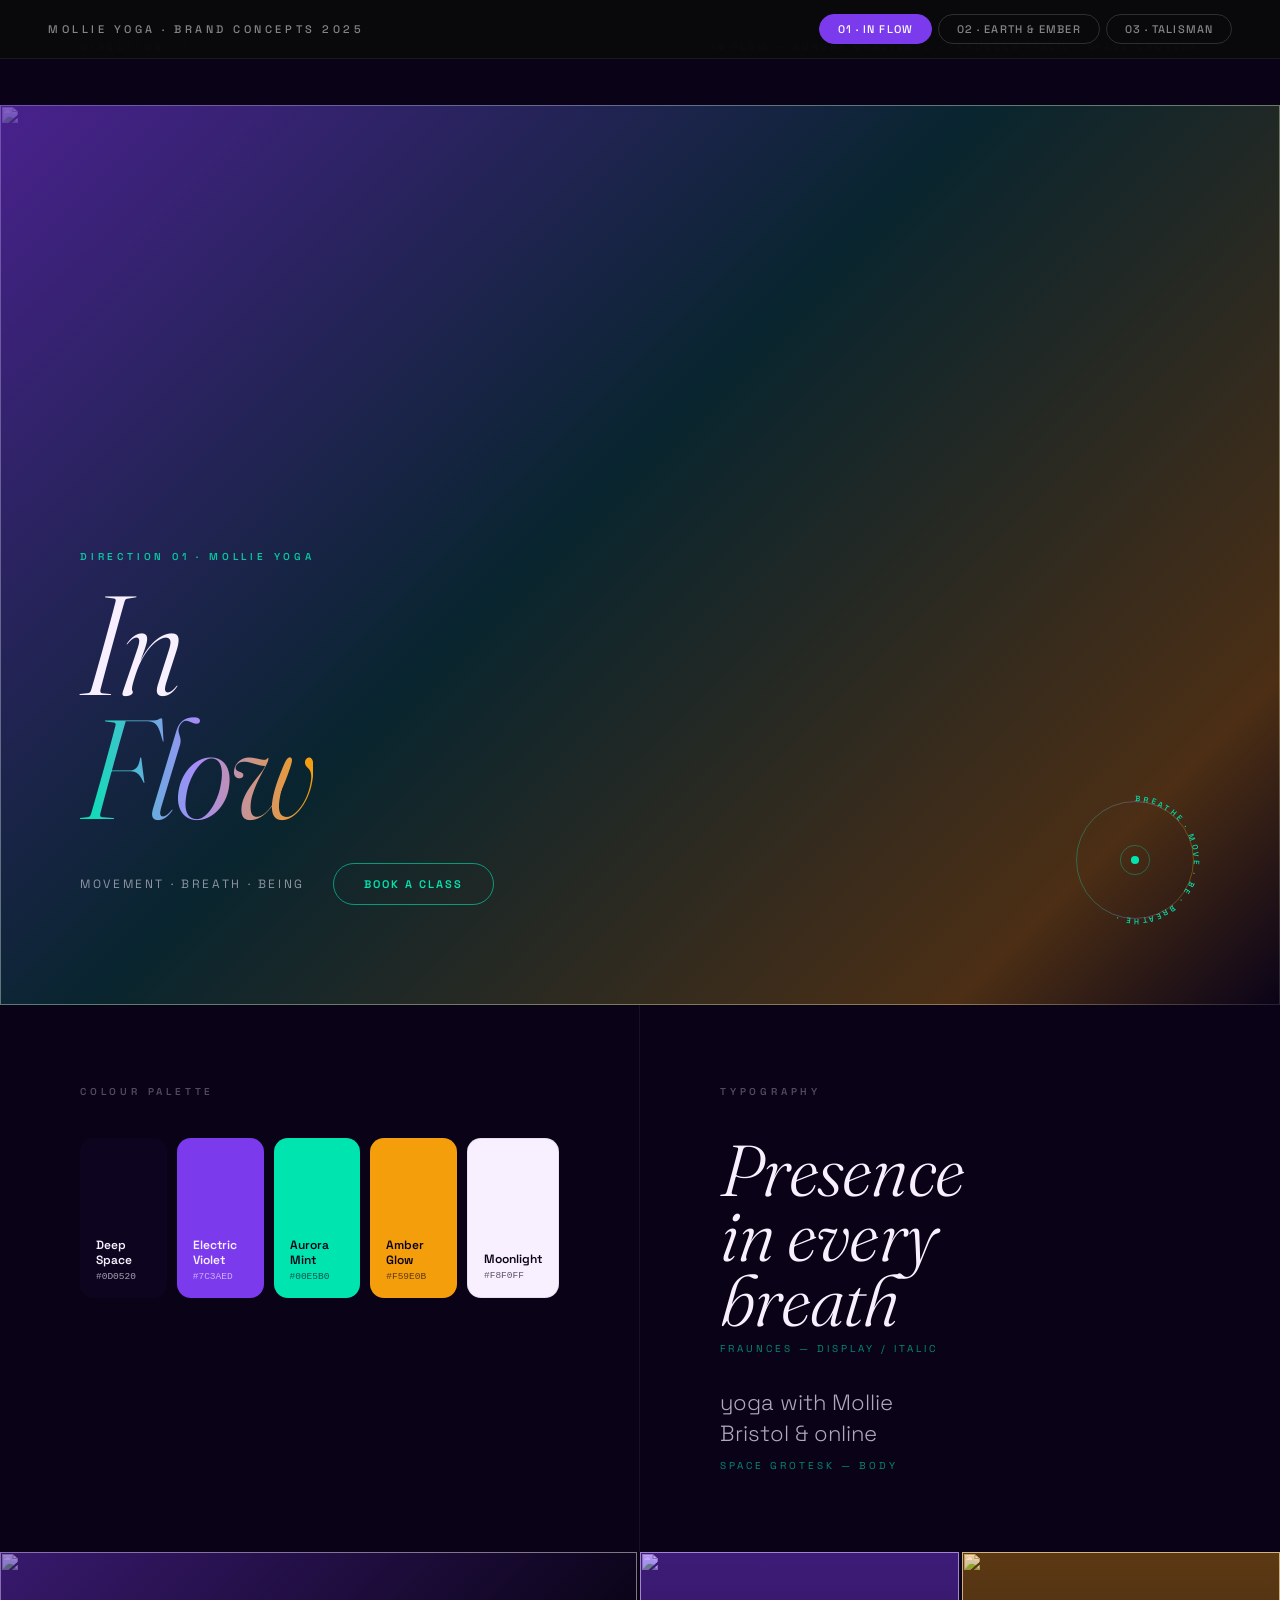
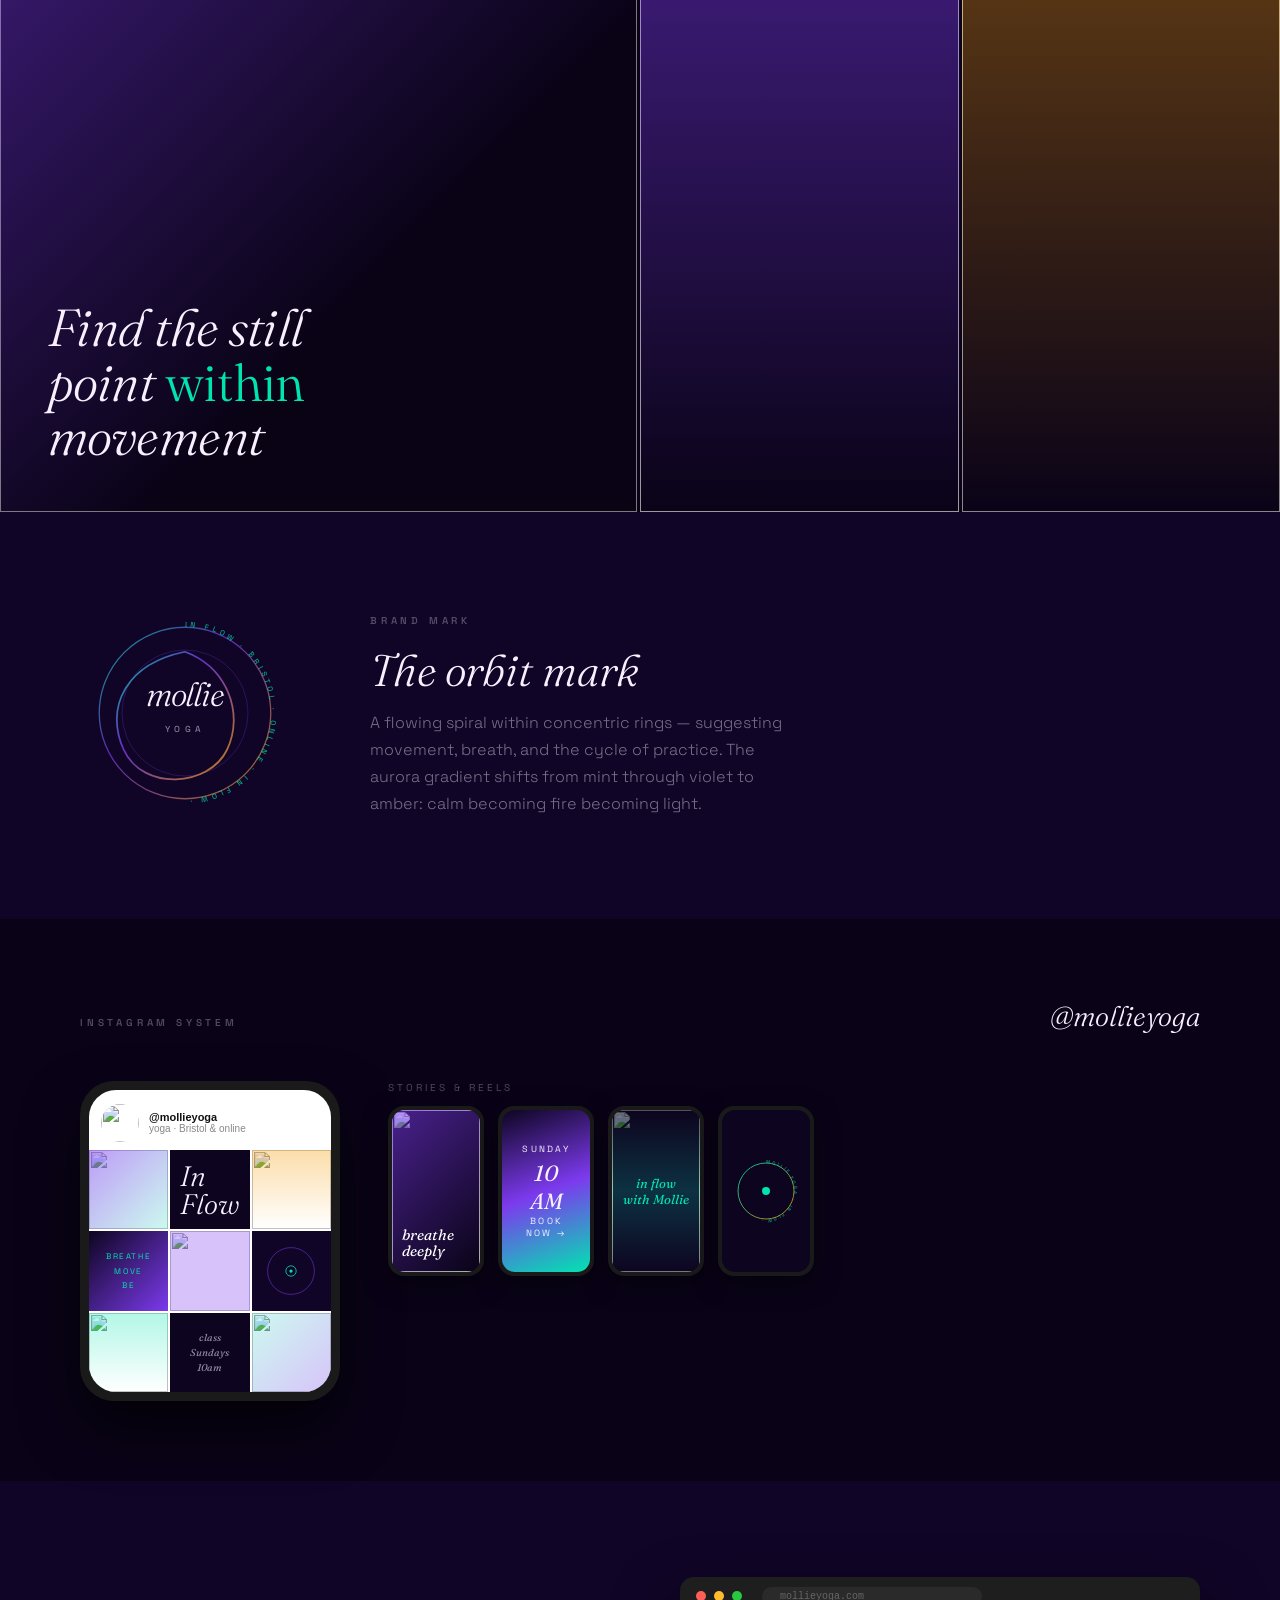
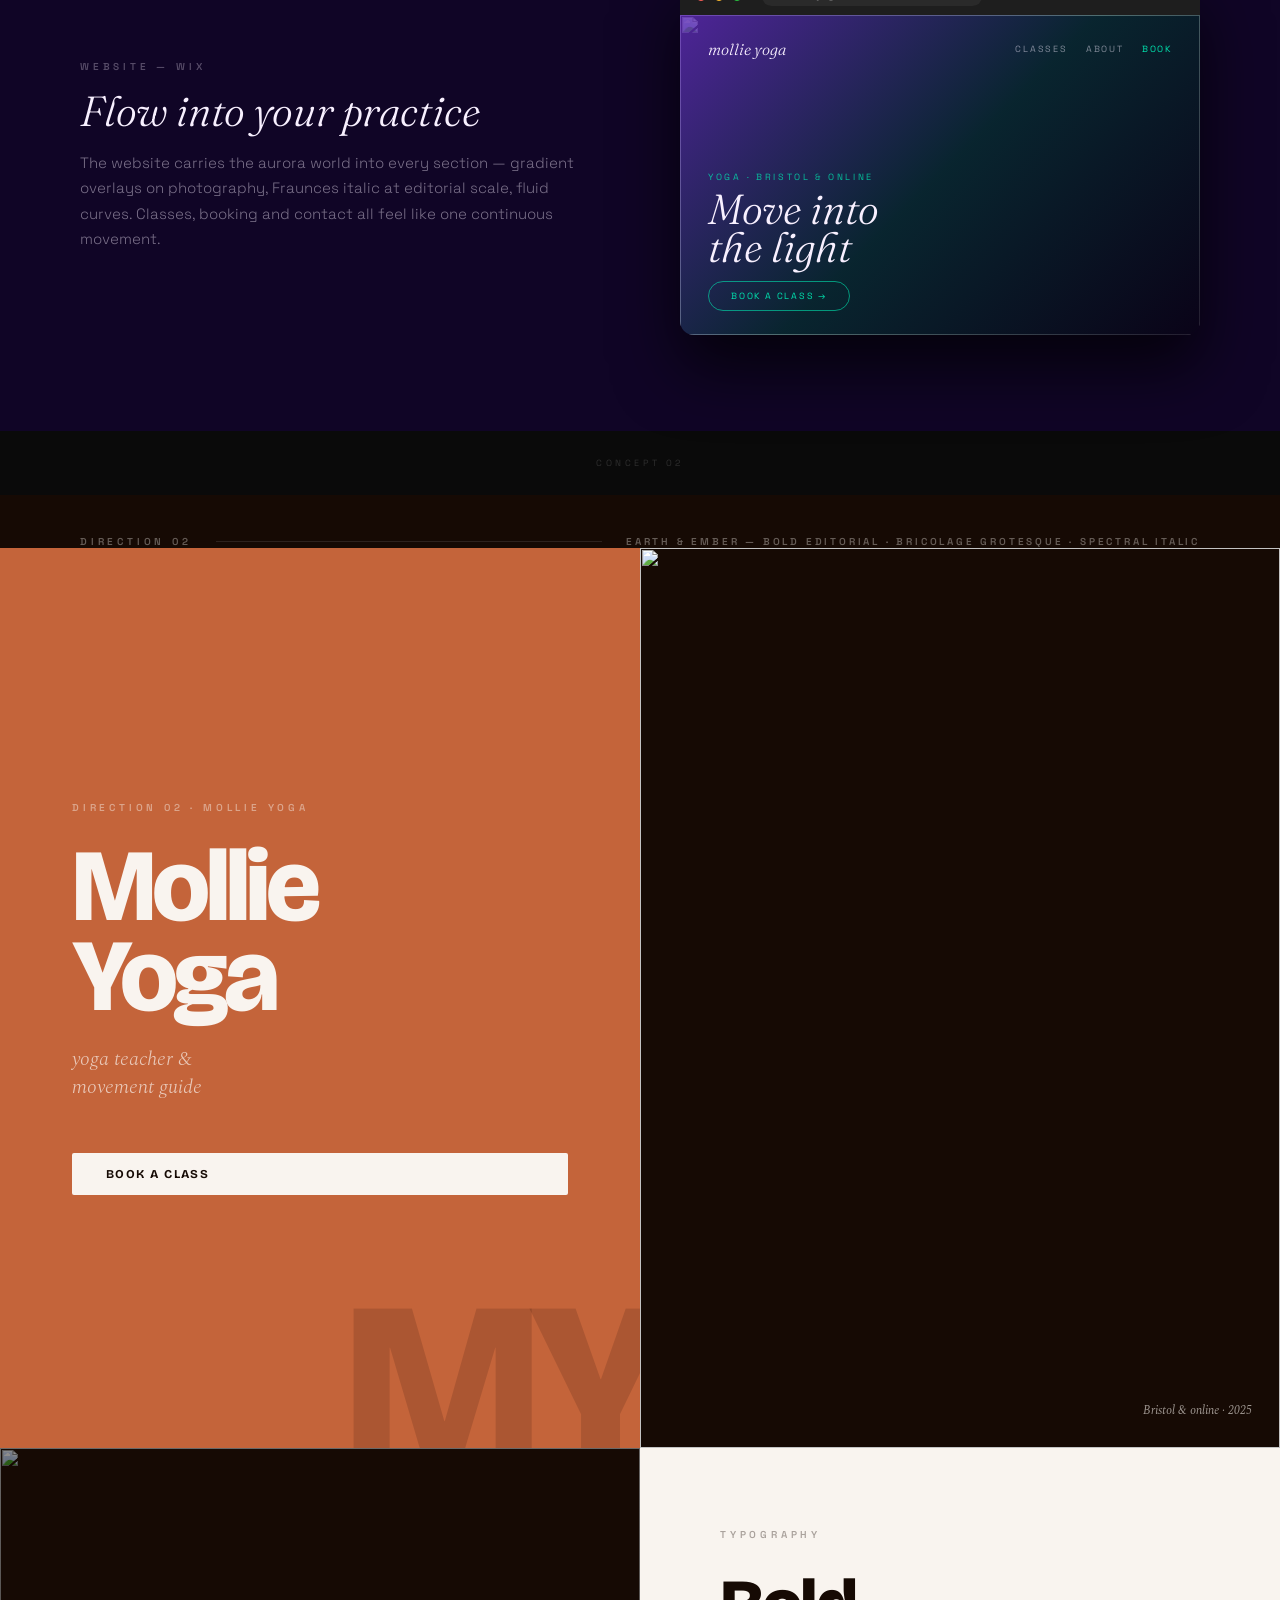
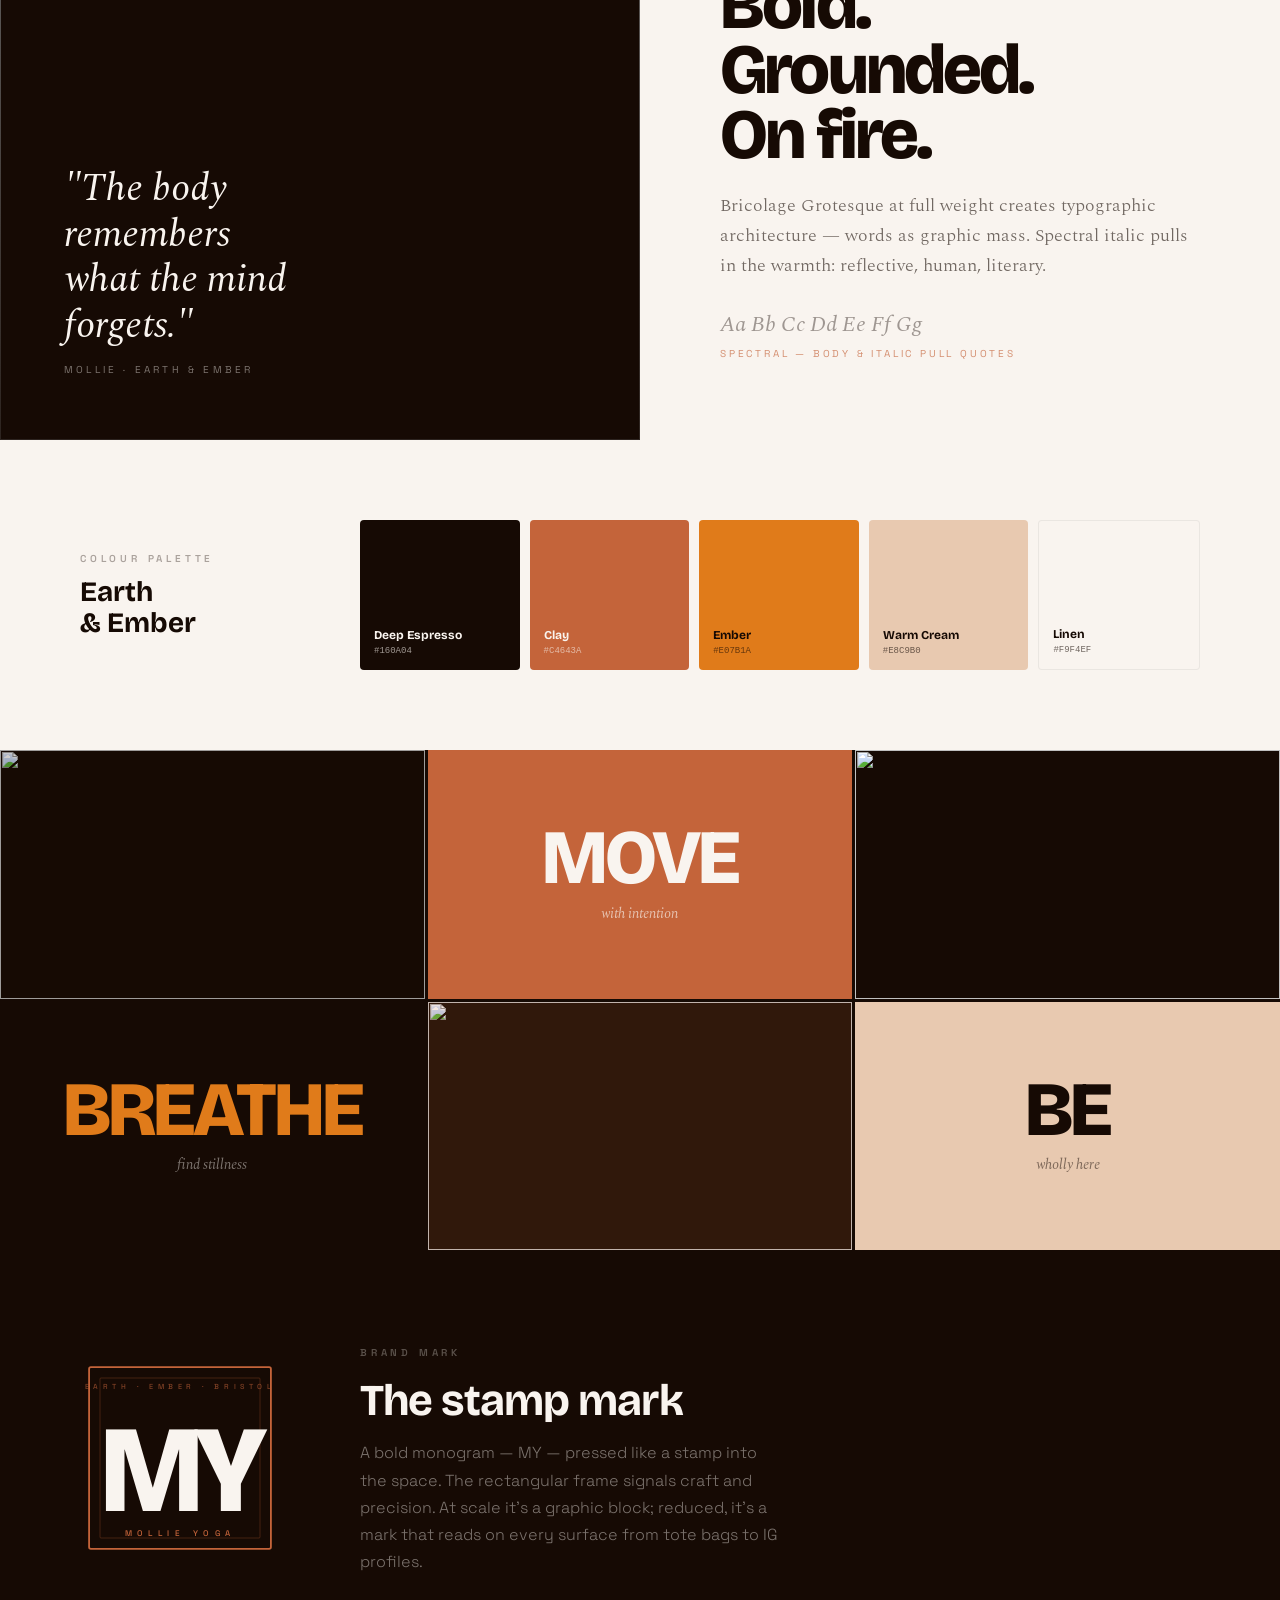
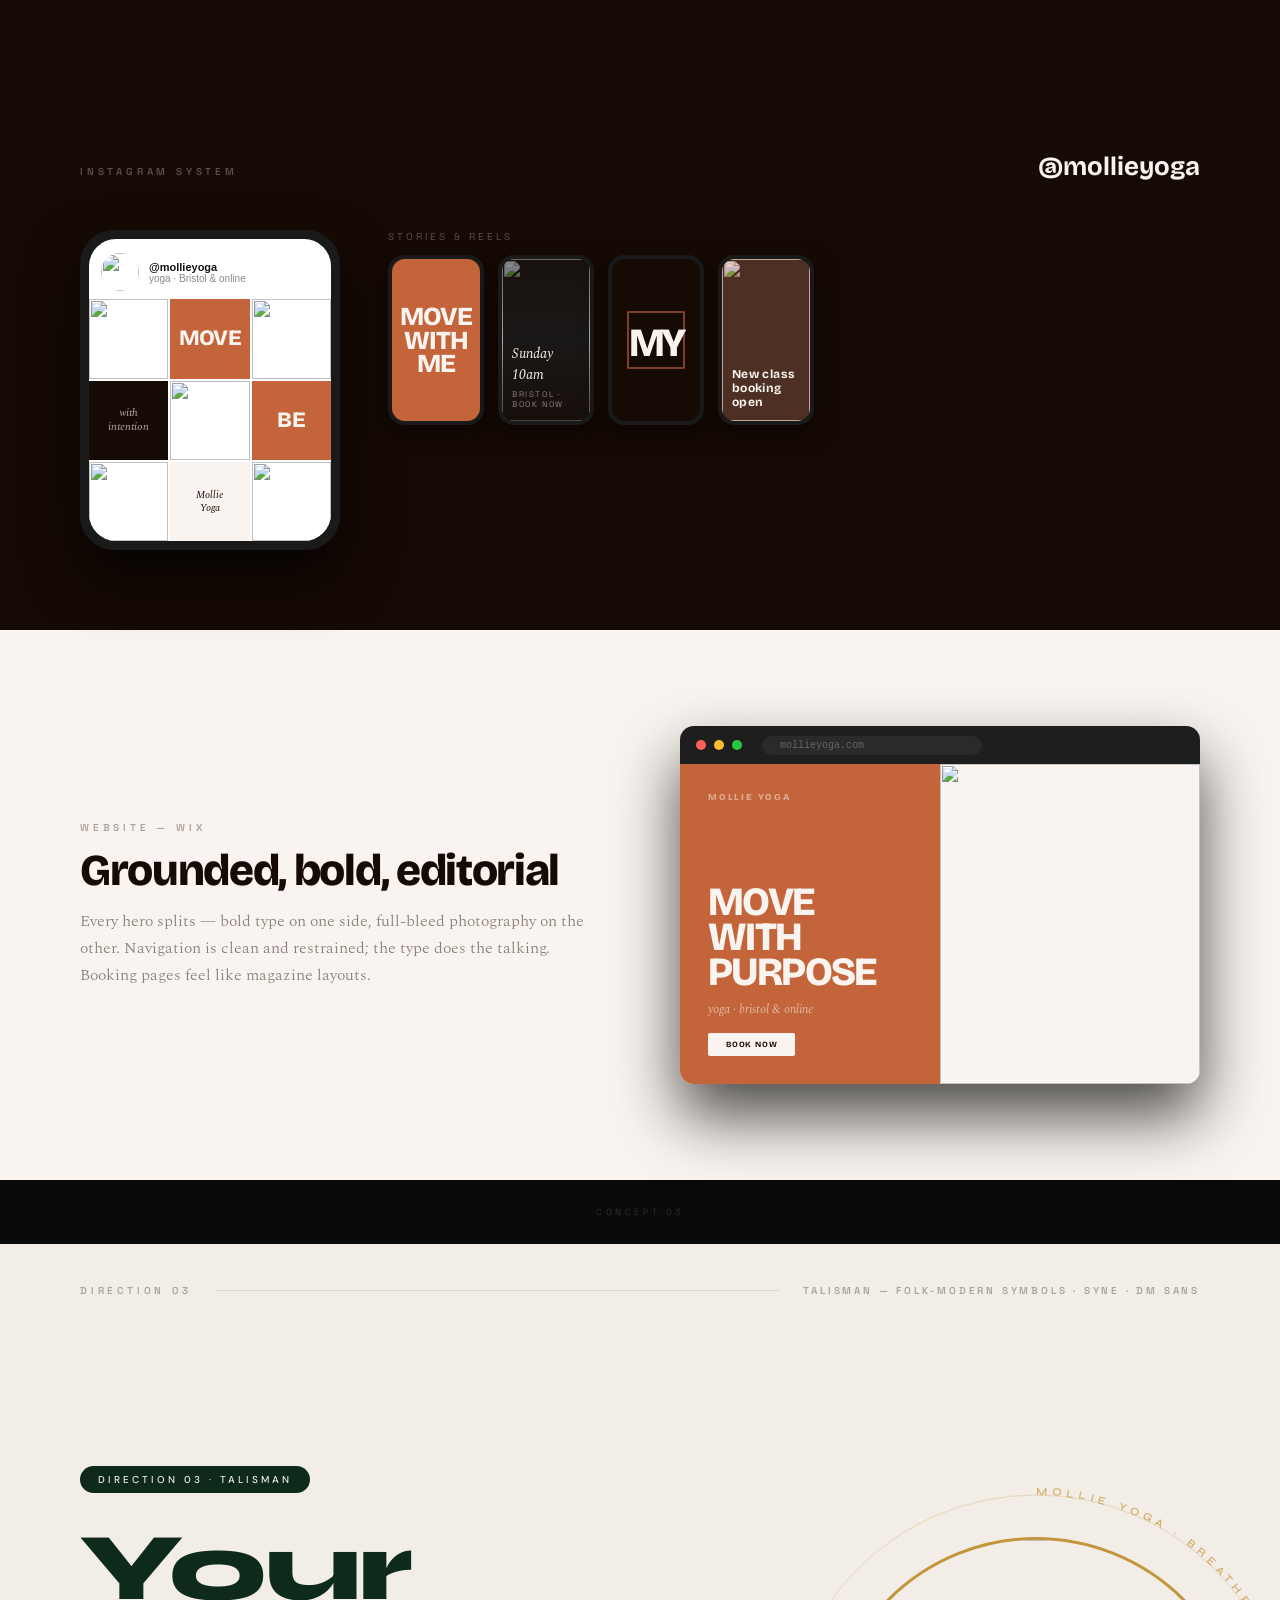
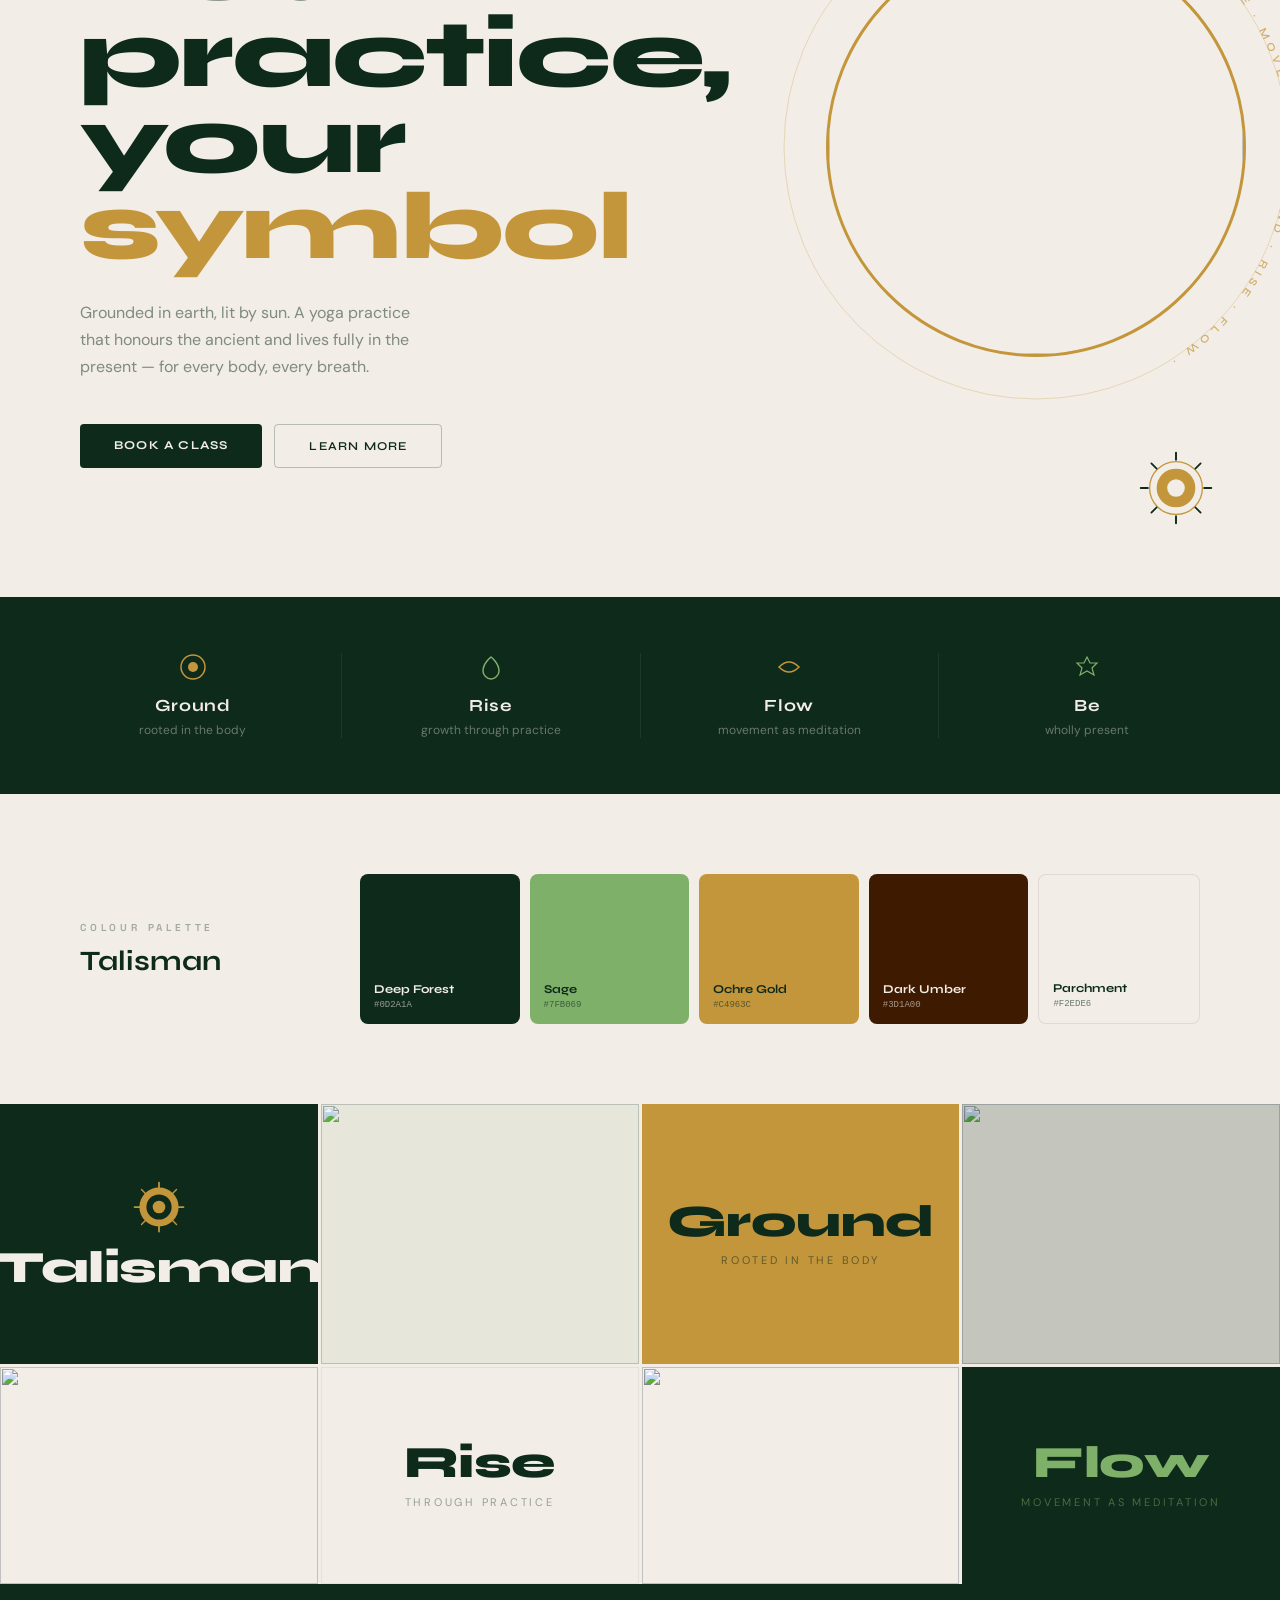
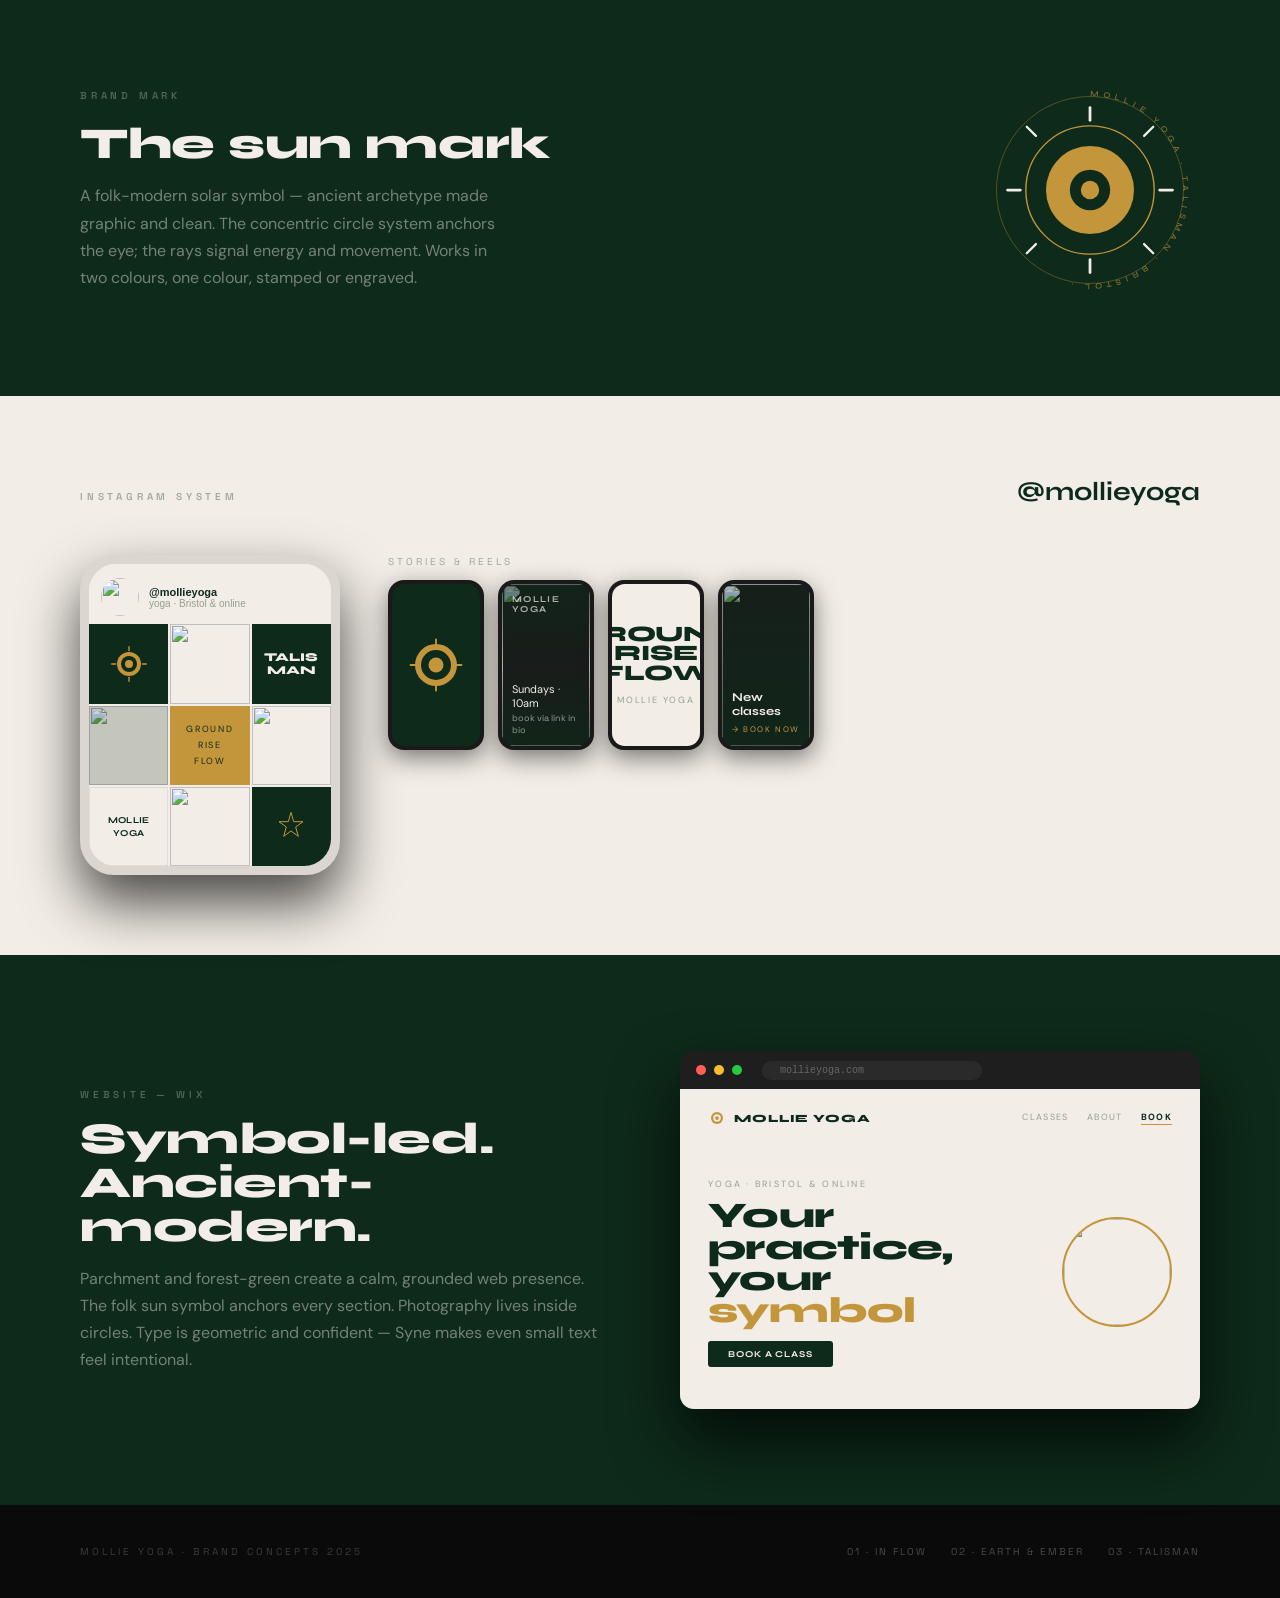
==== commit 79920f60: "Rebuild brand concepts as a scrollable website Replace the slide-style deck output with a proper mul" ====
--- a/index.html
+++ b/index.html
@@ -1,127 +1,838 @@
-<!doctype html><html lang="en"><head><meta charset="utf-8"><meta name="viewport" content="width=device-width, initial-scale=1"><title>Mollie Yoga — Brand Concepts</title><meta name="description" content="Three brand directions for Mollie Yoga, built from her Pinterest board."><link rel="preconnect" href="https://fonts.googleapis.com"><link rel="preconnect" href="https://fonts.gstatic.com" crossorigin><link rel="stylesheet" href="https://fonts.googleapis.com/css2?family=Bricolage+Grotesque:opsz,wght@12..96,200..800&family=DM+Sans:opsz,wght@9..40,300..700&family=Fraunces:ital,opsz,wght@0,9..144,300..900;1,9..144,300..900&family=Space+Grotesk:wght@300..700&family=Space+Mono:ital,wght@0,400;0,700;1,400&family=Spectral:ital,wght@0,400;0,600;1,400;1,500&display=swap"><style>
-
-/* ============================================================
-   MOLLIE YOGA — Brand Concepts Deck
-   Page system: 1280 x 720 (16:9). One .page == one PDF page.
-   ============================================================ */
-
-*{margin:0;padding:0;box-sizing:border-box;-webkit-print-color-adjust:exact;print-color-adjust:exact;}
-html,body{background:#1a1a1a;}
-body{font-family:'Space Grotesk',sans-serif;}
-
-.page{
-  position:relative;
-  width:1280px;height:720px;
-  overflow:hidden;
-  page-break-after:always;
-  break-after:page;
+<!DOCTYPE html>
+<html lang="en">
+<head>
+<meta charset="UTF-8">
+<meta name="viewport" content="width=device-width, initial-scale=1.0">
+<title>Mollie Yoga — Brand Concepts 2025</title>
+<link rel="preconnect" href="https://fonts.googleapis.com">
+<link rel="preconnect" href="https://fonts.gstatic.com" crossorigin>
+<link href="https://fonts.googleapis.com/css2?family=Fraunces:ital,opsz,wght@0,9..144,300;0,9..144,700;0,9..144,900;1,9..144,300;1,9..144,400;1,9..144,700;1,9..144,900&family=Space+Grotesk:wght@300;400;500;600;700&family=Bricolage+Grotesque:opsz,wght@12..96,200;12..96,400;12..96,700;12..96,800&family=Spectral:ital,wght@0,300;0,400;1,300;1,400&family=Syne:wght@400;600;700;800&family=DM+Sans:ital,wght@0,300;0,400;0,500;0,700;1,400&display=swap" rel="stylesheet">
+<style>
+*,*::before,*::after{margin:0;padding:0;box-sizing:border-box;}
+html{scroll-behavior:smooth;}
+body{background:#111;font-family:'Space Grotesk',sans-serif;overflow-x:hidden;}
+img{display:block;max-width:100%;height:auto;}
+
+/* NAV */
+.nav{position:fixed;top:0;left:0;right:0;z-index:200;display:flex;align-items:center;justify-content:space-between;padding:14px 48px;background:rgba(10,10,10,.88);backdrop-filter:blur(14px);border-bottom:1px solid rgba(255,255,255,.07);}
+.nav-brand{font-size:11px;font-weight:500;letter-spacing:.32em;text-transform:uppercase;color:rgba(255,255,255,.5);}
+.nav-tabs{display:flex;gap:6px;}
+.nav-tabs a{padding:7px 18px;border-radius:100px;font-size:11px;font-weight:500;letter-spacing:.1em;text-transform:uppercase;text-decoration:none;border:1px solid rgba(255,255,255,.15);color:rgba(255,255,255,.5);transition:all .2s;}
+.nav-tabs a.t1:hover,.nav-tabs a.t1.active{background:#7c3aed;border-color:#7c3aed;color:#fff;}
+.nav-tabs a.t2:hover,.nav-tabs a.t2.active{background:#c4643a;border-color:#c4643a;color:#fff;}
+.nav-tabs a.t3:hover,.nav-tabs a.t3.active{background:#7fb069;border-color:#7fb069;color:#fff;}
+
+/* CONCEPT LABEL */
+.concept-label{display:flex;align-items:center;gap:24px;padding:40px 80px 0;}
+.concept-label .num{font-size:10px;font-weight:600;letter-spacing:.38em;text-transform:uppercase;opacity:.35;white-space:nowrap;}
+.concept-label .rule{flex:1;height:1px;background:currentColor;opacity:.1;}
+.concept-label .title{font-size:10px;font-weight:600;letter-spacing:.28em;text-transform:uppercase;opacity:.35;white-space:nowrap;}
+
+/* SHARED */
+.eyebrow{font-size:10px;font-weight:600;letter-spacing:.38em;text-transform:uppercase;}
+
+/* PHONE/BROWSER SHARED */
+.ig-frame{background:#1a1a1a;border-radius:34px;padding:9px;box-shadow:0 28px 56px rgba(0,0,0,.7);}
+.ig-screen{border-radius:27px;overflow:hidden;background:#fff;}
+.ig-header{padding:14px 12px 8px;display:flex;align-items:center;gap:10px;}
+.ig-avatar{width:38px;height:38px;border-radius:50%;overflow:hidden;flex:0 0 auto;}
+.ig-avatar img{width:100%;height:100%;object-fit:cover;}
+.ig-handle{font-size:11px;font-weight:600;color:#111;font-family:sans-serif;}
+.ig-grid{display:grid;grid-template-columns:repeat(3,1fr);gap:2px;}
+.igc{aspect-ratio:1/1;overflow:hidden;position:relative;}
+.igc img{width:100%;height:100%;object-fit:cover;}
+.ig-layout{display:grid;grid-template-columns:260px 1fr;gap:48px;align-items:start;}
+.story-row{display:flex;gap:14px;}
+.story-phone{width:96px;height:170px;background:#1a1a1a;border-radius:16px;padding:4px;box-shadow:0 8px 24px rgba(0,0,0,.5);flex:0 0 auto;}
+.story-screen{border-radius:13px;overflow:hidden;width:100%;height:100%;position:relative;}
+.story-screen img{width:100%;height:100%;object-fit:cover;}
+.browser{border-radius:14px;overflow:hidden;box-shadow:0 32px 64px rgba(0,0,0,.7);}
+.browser-bar{height:38px;background:#1e1e1e;display:flex;align-items:center;gap:8px;padding:0 16px;}
+.bd{width:10px;height:10px;border-radius:50%;}
+.burl{margin-left:12px;background:#2a2a2a;border-radius:20px;padding:4px 18px;font-size:10px;color:#666;font-family:monospace;flex:1;max-width:220px;}
+
+@keyframes spin{to{transform:rotate(360deg);}}
+
+/* ══════════════════════════════
+   CONCEPT 01 — IN FLOW
+══════════════════════════════ */
+#c1{background:#0a0318;}
+
+.c1-hero{position:relative;height:100vh;min-height:700px;overflow:hidden;margin-top:52px;}
+.c1-hero .bg-img{position:absolute;inset:0;width:100%;height:100%;object-fit:cover;filter:brightness(.55);}
+.c1-hero .aurora{position:absolute;inset:0;background:linear-gradient(135deg,rgba(124,58,237,.55) 0%,rgba(0,229,176,.15) 45%,rgba(245,158,11,.28) 85%,rgba(10,3,24,.7) 100%);}
+.c1-hero .content{position:relative;z-index:10;height:100%;display:flex;flex-direction:column;justify-content:flex-end;padding:0 80px 100px;}
+.c1-hero .eyebrow{color:rgba(0,229,176,.85);margin-bottom:20px;}
+.c1-hero h1{font-family:'Fraunces';font-style:italic;font-weight:300;font-size:clamp(80px,11vw,150px);line-height:.88;color:#f8f0ff;letter-spacing:-.02em;}
+.c1-hero .grad{background:linear-gradient(90deg,#00e5b0 0%,#a78bfa 50%,#f59e0b 100%);-webkit-background-clip:text;-webkit-text-fill-color:transparent;background-clip:text;}
+.c1-hero .sub{margin-top:32px;display:flex;align-items:center;gap:28px;}
+.c1-hero .tagline{font-size:12px;font-weight:400;letter-spacing:.22em;text-transform:uppercase;color:rgba(248,240,255,.55);}
+.c1-hero .cta{padding:13px 30px;border:1px solid rgba(0,229,176,.6);border-radius:100px;color:#00e5b0;font-size:11px;font-weight:600;letter-spacing:.18em;text-transform:uppercase;text-decoration:none;}
+.c1-orbit{position:absolute;bottom:80px;right:80px;width:130px;height:130px;animation:spin 24s linear infinite;}
+
+.c1-pt{background:#0a0318;display:grid;grid-template-columns:1fr 1fr;gap:0;}
+.c1-pal{padding:80px;border-right:1px solid rgba(248,240,255,.06);}
+.c1-pal .eyebrow{color:rgba(248,240,255,.3);margin-bottom:40px;}
+.c1-swatches{display:flex;gap:10px;}
+.c1-sw{flex:1;height:160px;border-radius:14px;padding:16px;display:flex;flex-direction:column;justify-content:flex-end;}
+.c1-sw .nm{font-size:12px;font-weight:600;line-height:1.2;}
+.c1-sw .hx{font-family:'Space Mono',monospace;font-size:9.5px;opacity:.65;margin-top:4px;}
+.c1-type{padding:80px;}
+.c1-type .eyebrow{color:rgba(248,240,255,.3);margin-bottom:40px;}
+.c1-type .sa{font-family:'Fraunces';font-style:italic;font-weight:300;font-size:72px;line-height:.9;color:#f8f0ff;letter-spacing:-.01em;margin-bottom:10px;}
+.c1-type .fi{font-size:10px;letter-spacing:.3em;text-transform:uppercase;color:rgba(0,229,176,.6);margin-bottom:32px;}
+.c1-type .sb{font-family:'Space Grotesk';font-size:22px;font-weight:300;color:rgba(248,240,255,.7);line-height:1.4;}
+.c1-type .fi2{font-size:10px;letter-spacing:.3em;text-transform:uppercase;color:rgba(0,229,176,.6);margin-top:10px;}
+
+.c1-photos{display:grid;grid-template-columns:2fr 1fr 1fr;gap:3px;height:560px;}
+.c1-pa{position:relative;overflow:hidden;}
+.c1-pa img{width:100%;height:100%;object-fit:cover;filter:brightness(.75);}
+.c1-pa .txo{position:absolute;inset:0;padding:48px;display:flex;flex-direction:column;justify-content:flex-end;}
+.c1-pa .txo .pull{font-family:'Fraunces';font-style:italic;font-weight:300;font-size:52px;color:#f8f0ff;line-height:1.05;letter-spacing:-.01em;}
+.c1-pa .txo .pull em{color:#00e5b0;font-style:normal;}
+.c1-pb,.c1-pc{position:relative;overflow:hidden;}
+.c1-pb img,.c1-pc img{width:100%;height:100%;object-fit:cover;}
+
+.c1-mark-sec{background:#100526;padding:96px 80px;display:grid;grid-template-columns:auto 1fr;gap:80px;align-items:center;}
+.c1-mark-sec .eyebrow{color:rgba(248,240,255,.3);margin-bottom:20px;}
+
+.c1-ig{background:#0a0318;padding:80px;}
+.c1-ig .top{display:flex;align-items:baseline;justify-content:space-between;margin-bottom:48px;}
+.c1-ig .top .eyebrow{color:rgba(248,240,255,.3);}
+.c1-ig .top h3{font-family:'Fraunces';font-style:italic;font-weight:300;font-size:28px;color:#f8f0ff;}
+.c1-stories-label{font-size:10px;letter-spacing:.3em;text-transform:uppercase;color:rgba(248,240,255,.3);margin-bottom:12px;}
+
+.c1-web{background:#100526;padding:96px 80px;display:grid;grid-template-columns:1fr 1fr;gap:80px;align-items:center;}
+.c1-web .eyebrow{color:rgba(248,240,255,.3);margin-bottom:16px;}
+.c1-web h3{font-family:'Fraunces';font-style:italic;font-weight:300;font-size:42px;color:#f8f0ff;line-height:1.05;margin-bottom:16px;}
+.c1-web p{font-family:'Space Grotesk';font-size:15px;font-weight:300;color:rgba(248,240,255,.45);line-height:1.7;}
+
+/* ══════════════════════════════
+   CONCEPT 02 — EARTH & EMBER
+══════════════════════════════ */
+#c2{background:#160a04;}
+
+.c2-hero{display:grid;grid-template-columns:1fr 1fr;min-height:100vh;}
+.c2-left{background:#c4643a;display:flex;flex-direction:column;justify-content:center;padding:100px 72px;position:relative;overflow:hidden;}
+.c2-left::after{content:'MY';position:absolute;bottom:-60px;right:-20px;font-family:'Bricolage Grotesque';font-weight:800;font-size:240px;color:rgba(22,10,4,.14);line-height:1;pointer-events:none;letter-spacing:-.05em;}
+.c2-left .eyebrow{color:rgba(249,244,239,.45);margin-bottom:28px;}
+.c2-left h1{font-family:'Bricolage Grotesque';font-weight:800;font-size:clamp(60px,8vw,110px);line-height:.87;letter-spacing:-.04em;color:#f9f4ef;}
+.c2-left .sub{margin-top:24px;font-family:'Spectral';font-style:italic;font-weight:300;font-size:20px;color:rgba(249,244,239,.7);line-height:1.4;}
+.c2-left .cta{margin-top:52px;display:inline-block;padding:14px 34px;background:#f9f4ef;color:#160a04;font-family:'Bricolage Grotesque';font-weight:700;font-size:12px;letter-spacing:.12em;text-transform:uppercase;text-decoration:none;border-radius:2px;}
+.c2-right{position:relative;overflow:hidden;}
+.c2-right img{width:100%;height:100%;object-fit:cover;filter:contrast(1.05) saturate(.85);}
+.c2-right .cap{position:absolute;bottom:28px;right:28px;font-family:'Spectral';font-style:italic;font-size:12px;color:rgba(249,244,239,.6);}
+
+.c2-spread{display:grid;grid-template-columns:1fr 1fr;min-height:580px;}
+.c2-sphoto{position:relative;overflow:hidden;}
+.c2-sphoto img{width:100%;height:100%;object-fit:cover;filter:brightness(.6) contrast(1.1);}
+.c2-sphoto .onp{position:absolute;inset:0;padding:64px;display:flex;flex-direction:column;justify-content:flex-end;}
+.c2-sphoto .onp .quote{font-family:'Spectral';font-style:italic;font-size:38px;color:#f9f4ef;line-height:1.2;}
+.c2-sphoto .onp .attr{margin-top:14px;font-size:10px;letter-spacing:.32em;text-transform:uppercase;color:rgba(249,244,239,.45);}
+.c2-stype{background:#f9f4ef;padding:80px;display:flex;flex-direction:column;justify-content:center;}
+.c2-stype .eyebrow{color:rgba(22,10,4,.35);margin-bottom:32px;}
+.c2-stype .big{font-family:'Bricolage Grotesque';font-weight:800;font-size:clamp(48px,5.5vw,72px);color:#160a04;line-height:.92;letter-spacing:-.04em;margin-bottom:24px;}
+.c2-stype p{font-family:'Spectral';font-size:18px;font-weight:300;color:rgba(22,10,4,.6);line-height:1.65;}
+
+.c2-pal{background:#f9f4ef;padding:80px;display:grid;grid-template-columns:220px 1fr;gap:60px;align-items:center;}
+.c2-pal .eyebrow{color:rgba(22,10,4,.35);margin-bottom:12px;}
+.c2-pal h4{font-family:'Bricolage Grotesque';font-weight:700;font-size:28px;color:#160a04;line-height:1.1;}
+.c2-swatches{display:flex;gap:10px;}
+.c2-sw{flex:1;height:150px;border-radius:4px;padding:14px;display:flex;flex-direction:column;justify-content:flex-end;}
+.c2-sw .nm{font-family:'Bricolage Grotesque';font-weight:700;font-size:12px;line-height:1.2;}
+.c2-sw .hx{font-size:9px;opacity:.6;margin-top:4px;font-family:monospace;}
+
+.c2-photos{display:grid;grid-template-columns:1fr 1fr 1fr;gap:3px;height:500px;}
+.c2p{position:relative;overflow:hidden;}
+.c2p img{width:100%;height:100%;object-fit:cover;}
+.c2p.tile{display:flex;align-items:center;justify-content:center;padding:32px;}
+.c2p.tile .word{font-family:'Bricolage Grotesque';font-weight:800;font-size:clamp(48px,6vw,80px);line-height:.88;letter-spacing:-.04em;text-align:center;}
+
+.c2-mark-sec{background:#160a04;padding:96px 80px;display:grid;grid-template-columns:auto 1fr;gap:80px;align-items:center;}
+.c2-mark-sec .eyebrow{color:rgba(249,244,239,.3);margin-bottom:20px;}
+.c2-mark-sec h3{font-family:'Bricolage Grotesque';font-weight:700;font-size:44px;color:#f9f4ef;letter-spacing:-.02em;margin-bottom:16px;line-height:1;}
+.c2-mark-sec p{font-size:16px;font-weight:300;color:rgba(249,244,239,.45);line-height:1.7;max-width:420px;}
+
+.c2-ig{background:#160a04;padding:80px;}
+.c2-ig .top{display:flex;align-items:baseline;justify-content:space-between;margin-bottom:48px;}
+.c2-ig .top .eyebrow{color:rgba(249,244,239,.3);}
+.c2-ig .top h3{font-family:'Bricolage Grotesque';font-weight:700;font-size:26px;color:#f9f4ef;}
+
+.c2-web{background:#f9f4ef;padding:96px 80px;display:grid;grid-template-columns:1fr 1fr;gap:80px;align-items:center;}
+.c2-web .eyebrow{color:rgba(22,10,4,.35);margin-bottom:16px;}
+.c2-web h3{font-family:'Bricolage Grotesque';font-weight:800;font-size:44px;color:#160a04;letter-spacing:-.03em;line-height:.95;margin-bottom:16px;}
+.c2-web p{font-family:'Spectral';font-size:16px;font-weight:300;color:rgba(22,10,4,.5);line-height:1.7;}
+
+/* ══════════════════════════════
+   CONCEPT 03 — TALISMAN
+══════════════════════════════ */
+#c3{background:#f2ede6;}
+
+.c3-hero{background:#f2ede6;min-height:100vh;display:grid;grid-template-columns:1fr 1fr;overflow:hidden;}
+.c3-hero-left{display:flex;flex-direction:column;justify-content:center;padding:120px 64px 80px 80px;}
+.c3-tag{display:inline-block;background:#0d2a1a;color:#f2ede6;font-family:'DM Sans';font-size:10px;font-weight:500;letter-spacing:.3em;text-transform:uppercase;padding:7px 18px;border-radius:100px;margin-bottom:32px;width:fit-content;}
+.c3-hero h1{font-family:'Syne';font-weight:800;font-size:clamp(56px,7.5vw,96px);line-height:.9;letter-spacing:-.02em;color:#0d2a1a;}
+.c3-hero h1 span{color:#c4963c;}
+.c3-hero .hbody{margin-top:28px;font-family:'DM Sans';font-size:16px;color:rgba(13,42,26,.5);line-height:1.7;max-width:360px;}
+.c3-hero .hctas{margin-top:44px;display:flex;gap:12px;}
+.c3-cta-p{padding:14px 34px;background:#0d2a1a;color:#f2ede6;font-family:'Syne';font-weight:700;font-size:12px;letter-spacing:.1em;text-transform:uppercase;text-decoration:none;border-radius:4px;}
+.c3-cta-s{padding:14px 34px;border:1.5px solid rgba(13,42,26,.25);color:#0d2a1a;font-family:'Syne';font-weight:600;font-size:12px;letter-spacing:.1em;text-transform:uppercase;text-decoration:none;border-radius:4px;}
+.c3-hero-right{display:flex;align-items:center;justify-content:center;position:relative;}
+.c3-circle-img{width:420px;height:420px;border-radius:50%;overflow:hidden;border:3px solid #c4963c;position:relative;z-index:2;}
+.c3-circle-img img{width:100%;height:100%;object-fit:cover;}
+.c3-orbit-svg{position:absolute;width:540px;height:540px;top:50%;left:50%;transform:translate(-50%,-50%);animation:spin 30s linear infinite;z-index:3;}
+
+.c3-vals{background:#0d2a1a;padding:56px 80px;display:flex;gap:0;}
+.c3-val{flex:1;padding:0 36px;border-right:1px solid rgba(242,237,230,.08);display:flex;flex-direction:column;align-items:center;text-align:center;}
+.c3-val:first-child{padding-left:0;}
+.c3-val:last-child{padding-right:0;border-right:none;}
+.c3-val .vi{width:28px;height:28px;margin:0 auto 14px;}
+.c3-val .vn{font-family:'Syne';font-weight:700;font-size:17px;color:#f2ede6;letter-spacing:.04em;}
+.c3-val .vd{font-family:'DM Sans';font-size:12px;color:rgba(242,237,230,.4);margin-top:6px;}
+
+.c3-pal{background:#f2ede6;padding:80px;display:grid;grid-template-columns:220px 1fr;gap:60px;align-items:center;}
+.c3-pal .eyebrow{color:rgba(13,42,26,.35);margin-bottom:12px;}
+.c3-pal h4{font-family:'Syne';font-weight:700;font-size:28px;color:#0d2a1a;line-height:1.1;}
+.c3-swatches{display:flex;gap:10px;}
+.c3-sw{flex:1;height:150px;border-radius:8px;padding:14px;display:flex;flex-direction:column;justify-content:flex-end;}
+.c3-sw .nm{font-family:'Syne';font-weight:700;font-size:12px;line-height:1.2;}
+.c3-sw .hx{font-size:9px;opacity:.6;margin-top:4px;font-family:monospace;}
+
+.c3-photos{display:grid;grid-template-columns:repeat(4,1fr);gap:3px;height:480px;}
+.c3p{position:relative;overflow:hidden;}
+.c3p img{width:100%;height:100%;object-fit:cover;}
+.c3p.flat{display:flex;align-items:center;justify-content:center;padding:28px;flex-direction:column;}
+.c3p.flat .word{font-family:'Syne';font-weight:800;font-size:clamp(28px,3.5vw,48px);letter-spacing:-.01em;text-align:center;line-height:.95;}
+.c3p.flat .sub{font-family:'DM Sans';font-size:11px;letter-spacing:.25em;text-transform:uppercase;margin-top:10px;text-align:center;}
+
+.c3-mark-sec{background:#0d2a1a;padding:96px 80px;display:grid;grid-template-columns:1fr auto;gap:80px;align-items:center;}
+.c3-mark-sec .eyebrow{color:rgba(242,237,230,.3);margin-bottom:20px;}
+.c3-mark-sec h3{font-family:'Syne';font-weight:800;font-size:44px;color:#f2ede6;letter-spacing:-.01em;margin-bottom:16px;line-height:1;}
+.c3-mark-sec p{font-family:'DM Sans';font-size:16px;color:rgba(242,237,230,.45);line-height:1.7;max-width:420px;}
+
+.c3-ig{background:#f2ede6;padding:80px;}
+.c3-ig .top{display:flex;align-items:baseline;justify-content:space-between;margin-bottom:48px;}
+.c3-ig .top .eyebrow{color:rgba(13,42,26,.35);}
+.c3-ig .top h3{font-family:'Syne';font-weight:700;font-size:26px;color:#0d2a1a;}
+.c3-ig .ig-screen{background:#f2ede6;}
+.c3-ig .ig-frame{background:#dbd6cf;}
+
+.c3-web{background:#0d2a1a;padding:96px 80px;display:grid;grid-template-columns:1fr 1fr;gap:80px;align-items:center;}
+.c3-web .eyebrow{color:rgba(242,237,230,.3);margin-bottom:16px;}
+.c3-web h3{font-family:'Syne';font-weight:800;font-size:44px;color:#f2ede6;letter-spacing:-.01em;line-height:1;margin-bottom:16px;}
+.c3-web p{font-family:'DM Sans';font-size:16px;color:rgba(242,237,230,.45);line-height:1.7;}
+
+/* SEP */
+.sep{height:64px;background:#0a0a0a;display:flex;align-items:center;justify-content:center;}
+.sep span{font-size:9px;letter-spacing:.4em;text-transform:uppercase;color:rgba(255,255,255,.15);}
+</style>
+</head>
+<body>
+
+<!-- NAV -->
+<nav class="nav">
+  <span class="nav-brand">Mollie Yoga · Brand Concepts 2025</span>
+  <div class="nav-tabs">
+    <a href="#c1" class="t1">01 · In Flow</a>
+    <a href="#c2" class="t2">02 · Earth &amp; Ember</a>
+    <a href="#c3" class="t3">03 · Talisman</a>
+  </div>
+</nav>
+
+<!-- ═══════════════════════════════════════════
+     CONCEPT 01 — IN FLOW
+     Deep violet · aurora mint · electric violet
+     Fraunces italic + Space Grotesk · FLUID
+═══════════════════════════════════════════ -->
+<section id="c1">
+<div class="concept-label" style="background:#0a0318;color:#f8f0ff;">
+  <span class="num">Direction 01</span><span class="rule"></span>
+  <span class="title">In Flow — aurora gradients · Fraunces italic · Space Grotesk</span>
+</div>
+
+<!-- HERO: full-bleed photo + aurora overlay + massive italic type -->
+<div class="c1-hero">
+  <img class="bg-img" src="https://i.pinimg.com/1200x/40/ed/45/40ed45ec6eb952193ca6cca54fe75037.jpg" alt="">
+  <div class="aurora"></div>
+  <div class="content">
+    <div class="eyebrow">Direction 01 · Mollie Yoga</div>
+    <h1>In<br><span class="grad">Flow</span></h1>
+    <div class="sub">
+      <span class="tagline">movement · breath · being</span>
+      <a href="#" class="cta">Book a class</a>
+    </div>
+  </div>
+  <!-- Rotating orbit badge -->
+  <div class="c1-orbit">
+    <svg viewBox="0 0 160 160" width="130" height="130" xmlns="http://www.w3.org/2000/svg">
+      <defs>
+        <path id="orb1" d="M80,8 A72,72 0 1 1 79.9,8"/>
+        <linearGradient id="ag1" x1="0%" y1="0%" x2="100%" y2="0%">
+          <stop offset="0%" stop-color="#00e5b0"/>
+          <stop offset="50%" stop-color="#a78bfa"/>
+          <stop offset="100%" stop-color="#f59e0b"/>
+        </linearGradient>
+      </defs>
+      <circle cx="80" cy="80" r="72" fill="none" stroke="url(#ag1)" stroke-width=".8" opacity=".5"/>
+      <text font-family="Space Grotesk, sans-serif" font-size="9.5" fill="#00e5b0" letter-spacing="3.5" font-weight="500">
+        <textPath href="#orb1">BREATHE · MOVE · BE · BREATHE · </textPath>
+      </text>
+      <circle cx="80" cy="80" r="18" fill="none" stroke="rgba(0,229,176,.4)" stroke-width="1"/>
+      <circle cx="80" cy="80" r="5" fill="#00e5b0"/>
+    </svg>
+  </div>
+</div>
+
+<!-- PALETTE + TYPOGRAPHY -->
+<div class="c1-pt">
+  <div class="c1-pal">
+    <div class="eyebrow">Colour Palette</div>
+    <div class="c1-swatches" style="margin-top:40px;">
+      <div class="c1-sw" style="background:#0d0520;"><span class="nm" style="color:#f8f0ff">Deep Space</span><span class="hx" style="color:#f8f0ff">#0D0520</span></div>
+      <div class="c1-sw" style="background:#7c3aed;"><span class="nm" style="color:#f8f0ff">Electric Violet</span><span class="hx" style="color:#f8f0ff">#7C3AED</span></div>
+      <div class="c1-sw" style="background:#00e5b0;"><span class="nm" style="color:#0a0318">Aurora Mint</span><span class="hx" style="color:#0a0318">#00E5B0</span></div>
+      <div class="c1-sw" style="background:#f59e0b;"><span class="nm" style="color:#0a0318">Amber Glow</span><span class="hx" style="color:#0a0318">#F59E0B</span></div>
+      <div class="c1-sw" style="background:#f8f0ff;border:1px solid rgba(0,0,0,.07)"><span class="nm" style="color:#0a0318">Moonlight</span><span class="hx" style="color:#0a0318">#F8F0FF</span></div>
+    </div>
+  </div>
+  <div class="c1-type">
+    <div class="eyebrow">Typography</div>
+    <div class="sa" style="margin-top:40px;">Presence<br><em>in every<br>breath</em></div>
+    <div class="fi">Fraunces — Display / Italic</div>
+    <div class="sb">yoga with Mollie<br>Bristol &amp; online</div>
+    <div class="fi2">Space Grotesk — Body</div>
+  </div>
+</div>
+
+<!-- PHOTOGRAPHY STRIP: text on image -->
+<div class="c1-photos">
+  <div class="c1-pa">
+    <img src="https://i.pinimg.com/1200x/35/da/04/35da049d282e0646096d8aec0b6a78d3.jpg" alt="">
+    <div style="position:absolute;inset:0;background:linear-gradient(135deg,rgba(124,58,237,.4) 0%,rgba(0,0,0,.15) 60%);"></div>
+    <div class="txo">
+      <div class="pull">Find the still<br>point <em>within</em><br>movement</div>
+    </div>
+  </div>
+  <div class="c1-pb">
+    <img src="https://i.pinimg.com/1200x/14/39/4c/14394caab95f6c6df925c7e7491af7c1.jpg" alt="">
+    <div style="position:absolute;inset:0;background:linear-gradient(180deg,rgba(124,58,237,.45) 0%,rgba(10,3,24,.2) 100%);"></div>
+  </div>
+  <div class="c1-pc">
+    <img src="https://i.pinimg.com/1200x/49/37/d2/4937d24aab2384d820d8be4e86ba1e88.jpg" alt="">
+    <div style="position:absolute;inset:0;background:linear-gradient(180deg,rgba(245,158,11,.35) 0%,rgba(10,3,24,.3) 100%);"></div>
+  </div>
+</div>
+
+<!-- BRAND MARK -->
+<div class="c1-mark-sec">
+  <div>
+    <svg viewBox="0 0 240 240" width="210" height="210" xmlns="http://www.w3.org/2000/svg">
+      <defs>
+        <linearGradient id="mg1" x1="0%" y1="0%" x2="100%" y2="100%">
+          <stop offset="0%" stop-color="#00e5b0"/>
+          <stop offset="40%" stop-color="#7c3aed"/>
+          <stop offset="100%" stop-color="#f59e0b"/>
+        </linearGradient>
+        <path id="mp1" d="M120,22 A98,98 0 1 1 119.9,22"/>
+      </defs>
+      <circle cx="120" cy="120" r="98" fill="none" stroke="url(#mg1)" stroke-width="1.5" opacity=".7"/>
+      <circle cx="120" cy="120" r="72" fill="none" stroke="rgba(124,58,237,.3)" stroke-width="1"/>
+      <path d="M120,50 C168,68 188,120 168,162 C148,204 72,210 50,162 C28,114 52,64 120,50" fill="none" stroke="url(#mg1)" stroke-width="2" opacity=".8"/>
+      <text x="120" y="112" text-anchor="middle" font-family="Fraunces, serif" font-style="italic" font-weight="300" font-size="38" fill="#f8f0ff" letter-spacing="-1">mollie</text>
+      <text x="120" y="142" text-anchor="middle" font-family="Space Grotesk, sans-serif" font-weight="500" font-size="10" fill="rgba(248,240,255,.5)" letter-spacing="5">YOGA</text>
+      <text font-family="Space Grotesk, sans-serif" font-size="8.5" fill="#00e5b0" letter-spacing="4" font-weight="500" opacity=".7">
+        <textPath href="#mp1">IN FLOW · BRISTOL · ONLINE · IN FLOW · </textPath>
+      </text>
+    </svg>
+  </div>
+  <div>
+    <div class="eyebrow" style="color:rgba(248,240,255,.3);margin-bottom:20px;">Brand Mark</div>
+    <h3 style="font-family:'Fraunces';font-style:italic;font-weight:300;font-size:44px;color:#f8f0ff;line-height:1.05;margin-bottom:16px;">The orbit mark</h3>
+    <p style="font-family:'Space Grotesk';font-size:16px;font-weight:300;color:rgba(248,240,255,.45);line-height:1.7;max-width:420px;">A flowing spiral within concentric rings — suggesting movement, breath, and the cycle of practice. The aurora gradient shifts from mint through violet to amber: calm becoming fire becoming light.</p>
+  </div>
+</div>
+
+<!-- INSTAGRAM -->
+<div class="c1-ig">
+  <div class="top">
+    <div class="eyebrow">Instagram System</div>
+    <h3>@mollieyoga</h3>
+  </div>
+  <div class="ig-layout">
+    <div>
+      <div class="ig-frame">
+        <div class="ig-screen">
+          <div class="ig-header">
+            <div class="ig-avatar"><img src="https://i.pinimg.com/1200x/40/ed/45/40ed45ec6eb952193ca6cca54fe75037.jpg" alt=""></div>
+            <div><div class="ig-handle">@mollieyoga</div><div style="font-size:10px;color:#888;font-family:sans-serif;">yoga · Bristol &amp; online</div></div>
+          </div>
+          <div class="ig-grid">
+            <div class="igc"><img src="https://i.pinimg.com/1200x/40/ed/45/40ed45ec6eb952193ca6cca54fe75037.jpg" alt=""><div style="position:absolute;inset:0;background:linear-gradient(135deg,rgba(124,58,237,.5),rgba(0,229,176,.2));"></div></div>
+            <div class="igc" style="background:#0d0520;display:flex;align-items:center;justify-content:center;"><span style="font-family:'Fraunces';font-style:italic;font-weight:300;font-size:28px;color:#f8f0ff;line-height:1;">In<br>Flow</span></div>
+            <div class="igc"><img src="https://i.pinimg.com/1200x/35/da/04/35da049d282e0646096d8aec0b6a78d3.jpg" alt=""><div style="position:absolute;inset:0;background:linear-gradient(180deg,rgba(245,158,11,.35),transparent);"></div></div>
+            <div class="igc" style="background:linear-gradient(135deg,#0d0520,#7c3aed);display:flex;align-items:center;justify-content:center;padding:10px;"><span style="font-family:'Space Grotesk';font-size:8px;letter-spacing:.2em;text-transform:uppercase;color:#00e5b0;text-align:center;line-height:1.8;">BREATHE<br>MOVE<br>BE</span></div>
+            <div class="igc"><img src="https://i.pinimg.com/1200x/14/39/4c/14394caab95f6c6df925c7e7491af7c1.jpg" alt=""><div style="position:absolute;inset:0;background:rgba(124,58,237,.3);"></div></div>
+            <div class="igc" style="background:#100526;display:flex;align-items:center;justify-content:center;"><svg viewBox="0 0 80 80" width="52" height="52"><circle cx="40" cy="40" r="36" fill="none" stroke="#7c3aed" stroke-width=".8"/><circle cx="40" cy="40" r="8" fill="none" stroke="#00e5b0" stroke-width="1.2"/><circle cx="40" cy="40" r="2.5" fill="#00e5b0"/></svg></div>
+            <div class="igc"><img src="https://i.pinimg.com/1200x/49/37/d2/4937d24aab2384d820d8be4e86ba1e88.jpg" alt=""><div style="position:absolute;inset:0;background:linear-gradient(180deg,rgba(0,229,176,.3),transparent);"></div></div>
+            <div class="igc" style="background:#0d0520;display:flex;align-items:center;justify-content:center;padding:8px;"><span style="font-family:'Fraunces';font-style:italic;font-size:10px;color:rgba(248,240,255,.6);text-align:center;line-height:1.5;">class<br>Sundays<br>10am</span></div>
+            <div class="igc"><img src="https://i.pinimg.com/1200x/11/50/62/1150621c5079010d3443a1010301fcda.jpg" alt=""><div style="position:absolute;inset:0;background:linear-gradient(135deg,rgba(0,229,176,.2),rgba(124,58,237,.3));"></div></div>
+          </div>
+        </div>
+      </div>
+    </div>
+    <div>
+      <div class="c1-stories-label">Stories &amp; Reels</div>
+      <div class="story-row" style="margin-top:0;">
+        <div class="story-phone">
+          <div class="story-screen" style="background:#0a0318;">
+            <img src="https://i.pinimg.com/1200x/40/ed/45/40ed45ec6eb952193ca6cca54fe75037.jpg" alt="">
+            <div style="position:absolute;inset:0;background:linear-gradient(135deg,rgba(124,58,237,.55),rgba(0,0,0,.1));"></div>
+            <div style="position:absolute;bottom:12px;left:10px;right:10px;"><span style="font-family:'Fraunces';font-style:italic;font-size:15px;color:#fff;line-height:1.1;display:block;">breathe<br>deeply</span></div>
+          </div>
+        </div>
+        <div class="story-phone">
+          <div class="story-screen" style="background:linear-gradient(160deg,#0d0520,#7c3aed,#00e5b0);">
+            <div style="position:absolute;inset:0;display:flex;align-items:center;justify-content:center;padding:14px;">
+              <div style="font-family:'Space Grotesk';font-size:9px;letter-spacing:.25em;text-transform:uppercase;color:#f8f0ff;text-align:center;">Sunday<br><span style="font-family:'Fraunces';font-style:italic;font-size:22px;letter-spacing:0;display:block;margin-top:4px;">10 am</span>Book now →</div>
+            </div>
+          </div>
+        </div>
+        <div class="story-phone">
+          <div class="story-screen" style="background:#100526;">
+            <img src="https://i.pinimg.com/1200x/35/da/04/35da049d282e0646096d8aec0b6a78d3.jpg" alt="">
+            <div style="position:absolute;inset:0;background:linear-gradient(180deg,rgba(10,3,24,.6),rgba(0,229,176,.2),rgba(10,3,24,.4));"></div>
+            <div style="position:absolute;inset:0;display:flex;align-items:center;justify-content:center;"><span style="font-family:'Fraunces';font-style:italic;font-size:13px;color:#00e5b0;text-align:center;">in flow<br>with Mollie</span></div>
+          </div>
+        </div>
+        <div class="story-phone">
+          <div class="story-screen" style="background:#0d0520;">
+            <div style="position:absolute;inset:0;display:flex;align-items:center;justify-content:center;">
+              <svg viewBox="0 0 80 80" width="64" height="64">
+                <defs><path id="sp1" d="M40,5 A35,35 0 1 1 39.9,5"/><linearGradient id="sg1" x1="0%" y1="0%" x2="100%" y2="100%"><stop offset="0%" stop-color="#00e5b0"/><stop offset="100%" stop-color="#f59e0b"/></linearGradient></defs>
+                <circle cx="40" cy="40" r="35" fill="none" stroke="url(#sg1)" stroke-width="1"/>
+                <circle cx="40" cy="40" r="5" fill="#00e5b0"/>
+                <text font-size="5.5" fill="#00e5b0" letter-spacing="2.5" font-family="Space Grotesk" font-weight="500" opacity=".7"><textPath href="#sp1">MOLLIE YOGA · IN FLOW · </textPath></text>
+              </svg>
+            </div>
+          </div>
+        </div>
+      </div>
+    </div>
+  </div>
+</div>
+
+<!-- WEBSITE PREVIEW -->
+<div class="c1-web">
+  <div>
+    <div class="eyebrow">Website — Wix</div>
+    <h3>Flow into your practice</h3>
+    <p>The website carries the aurora world into every section — gradient overlays on photography, Fraunces italic at editorial scale, fluid curves. Classes, booking and contact all feel like one continuous movement.</p>
+  </div>
+  <div class="browser">
+    <div class="browser-bar"><div class="bd" style="background:#ff5f57;"></div><div class="bd" style="background:#febc2e;"></div><div class="bd" style="background:#28c840;"></div><div class="burl">mollieyoga.com</div></div>
+    <div style="background:#0a0318;height:320px;position:relative;overflow:hidden;">
+      <img src="https://i.pinimg.com/1200x/40/ed/45/40ed45ec6eb952193ca6cca54fe75037.jpg" alt="" style="position:absolute;inset:0;width:100%;height:100%;object-fit:cover;opacity:.45;">
+      <div style="position:absolute;inset:0;background:linear-gradient(135deg,rgba(124,58,237,.6),rgba(0,229,176,.15),rgba(10,3,24,.7));"></div>
+      <div style="position:absolute;inset:0;padding:24px 28px;display:flex;flex-direction:column;justify-content:space-between;">
+        <div style="display:flex;justify-content:space-between;align-items:center;">
+          <span style="font-family:'Fraunces';font-style:italic;font-weight:300;font-size:16px;color:#f8f0ff;">mollie yoga</span>
+          <div style="display:flex;gap:18px;"><span style="font-size:9px;letter-spacing:.2em;text-transform:uppercase;color:rgba(248,240,255,.5);">Classes</span><span style="font-size:9px;letter-spacing:.2em;text-transform:uppercase;color:rgba(248,240,255,.5);">About</span><span style="font-size:9px;letter-spacing:.2em;text-transform:uppercase;color:#00e5b0;">Book</span></div>
+        </div>
+        <div>
+          <div style="font-family:'Space Grotesk';font-size:9px;letter-spacing:.3em;text-transform:uppercase;color:rgba(0,229,176,.8);margin-bottom:8px;">Yoga · Bristol &amp; Online</div>
+          <div style="font-family:'Fraunces';font-style:italic;font-weight:300;font-size:42px;color:#f8f0ff;line-height:.9;">Move into<br>the light</div>
+          <div style="margin-top:14px;display:inline-block;padding:8px 22px;border:1px solid rgba(0,229,176,.6);border-radius:100px;font-size:9px;letter-spacing:.2em;text-transform:uppercase;color:#00e5b0;">Book a class →</div>
+        </div>
+      </div>
+    </div>
+  </div>
+</div>
+</section>
+
+<div class="sep"><span>concept 02</span></div>
+
+<!-- ═══════════════════════════════════════════
+     CONCEPT 02 — EARTH & EMBER
+     Clay terracotta · espresso · cream · ember
+     Bricolage Grotesque + Spectral · EDITORIAL
+═══════════════════════════════════════════ -->
+<section id="c2">
+<div class="concept-label" style="background:#160a04;color:#f9f4ef;">
+  <span class="num">Direction 02</span><span class="rule"></span>
+  <span class="title">Earth &amp; Ember — bold editorial · Bricolage Grotesque · Spectral italic</span>
+</div>
+
+<!-- HERO: 50/50 bold type | portrait photo -->
+<div class="c2-hero">
+  <div class="c2-left">
+    <div class="eyebrow" style="color:rgba(249,244,239,.45);margin-bottom:28px;">Direction 02 · Mollie Yoga</div>
+    <h1>Mollie<br>Yoga</h1>
+    <div class="sub">yoga teacher &amp;<br>movement guide</div>
+    <a href="#" class="cta">Book a class</a>
+  </div>
+  <div class="c2-right">
+    <img src="https://i.pinimg.com/1200x/97/81/d9/9781d93f3c2d7cbe5b1d5aba7f4013af.jpg" alt="">
+    <div class="cap">Bristol &amp; online · 2025</div>
+  </div>
+</div>
+
+<!-- EDITORIAL SPREAD: photo with text on it | bold type on cream -->
+<div class="c2-spread">
+  <div class="c2-sphoto">
+    <img src="https://i.pinimg.com/1200x/1e/69/b1/1e69b1ccda8ab21f76abdf22c590e72e.jpg" alt="">
+    <div style="position:absolute;inset:0;background:linear-gradient(180deg,rgba(22,10,4,.1) 0%,rgba(22,10,4,.75) 100%);"></div>
+    <div class="onp">
+      <div class="quote">"The body<br>remembers<br>what the mind<br>forgets."</div>
+      <div class="attr">Mollie · Earth &amp; Ember</div>
+    </div>
+  </div>
+  <div class="c2-stype">
+    <div class="eyebrow" style="color:rgba(22,10,4,.35);margin-bottom:32px;">Typography</div>
+    <div class="big">Bold.<br>Grounded.<br>On fire.</div>
+    <p>Bricolage Grotesque at full weight creates typographic architecture — words as graphic mass. Spectral italic pulls in the warmth: reflective, human, literary.</p>
+    <div style="margin-top:28px;font-family:'Spectral';font-style:italic;font-size:22px;color:rgba(22,10,4,.4);">Aa Bb Cc Dd Ee Ff Gg</div>
+    <div style="margin-top:6px;font-size:10px;letter-spacing:.28em;text-transform:uppercase;color:rgba(196,100,58,.7);">Spectral — Body &amp; Italic Pull Quotes</div>
+  </div>
+</div>
+
+<!-- PALETTE -->
+<div class="c2-pal">
+  <div>
+    <div class="eyebrow">Colour Palette</div>
+    <h4>Earth<br>&amp; Ember</h4>
+  </div>
+  <div class="c2-swatches">
+    <div class="c2-sw" style="background:#160a04;"><span class="nm" style="color:#f9f4ef">Deep Espresso</span><span class="hx" style="color:#f9f4ef">#160A04</span></div>
+    <div class="c2-sw" style="background:#c4643a;"><span class="nm" style="color:#f9f4ef">Clay</span><span class="hx" style="color:#f9f4ef">#C4643A</span></div>
+    <div class="c2-sw" style="background:#e07b1a;"><span class="nm" style="color:#160a04">Ember</span><span class="hx" style="color:#160a04">#E07B1A</span></div>
+    <div class="c2-sw" style="background:#e8c9b0;"><span class="nm" style="color:#160a04">Warm Cream</span><span class="hx" style="color:#160a04">#E8C9B0</span></div>
+    <div class="c2-sw" style="background:#f9f4ef;border:1px solid rgba(0,0,0,.06);"><span class="nm" style="color:#160a04">Linen</span><span class="hx" style="color:#160a04">#F9F4EF</span></div>
+  </div>
+</div>
+
+<!-- PHOTO GRID: alternating type tiles + photos -->
+<div class="c2-photos">
+  <div class="c2p"><img src="https://i.pinimg.com/1200x/24/f8/f0/24f8f0df5d2242110b4e6c1231dfae39.jpg" alt=""><div style="position:absolute;inset:0;background:rgba(22,10,4,.2);"></div></div>
+  <div class="c2p tile" style="background:#c4643a;"><div><div class="word" style="color:#f9f4ef;">MOVE</div><div style="font-family:'Spectral';font-style:italic;font-size:14px;color:rgba(249,244,239,.65);margin-top:10px;text-align:center;">with intention</div></div></div>
+  <div class="c2p"><img src="https://i.pinimg.com/1200x/15/fc/7a/15fc7af4abf8cf89ac8cb267926c6f5f.jpg" alt=""></div>
+  <div class="c2p tile" style="background:#160a04;"><div><div class="word" style="color:#e07b1a;">BREATHE</div><div style="font-family:'Spectral';font-style:italic;font-size:14px;color:rgba(249,244,239,.45);margin-top:10px;text-align:center;">find stillness</div></div></div>
+  <div class="c2p"><img src="https://i.pinimg.com/1200x/30/5d/d7/305dd7be653226ae45ed633fd6fa1c03.jpg" alt=""><div style="position:absolute;inset:0;background:rgba(196,100,58,.15);"></div></div>
+  <div class="c2p tile" style="background:#e8c9b0;"><div><div class="word" style="color:#160a04;">BE</div><div style="font-family:'Spectral';font-style:italic;font-size:14px;color:rgba(22,10,4,.5);margin-top:10px;text-align:center;">wholly here</div></div></div>
+</div>
+
+<!-- BRAND MARK -->
+<div class="c2-mark-sec">
+  <div>
+    <svg viewBox="0 0 220 220" width="200" height="200" xmlns="http://www.w3.org/2000/svg">
+      <rect x="10" y="10" width="200" height="200" fill="none" stroke="#c4643a" stroke-width="2" rx="2"/>
+      <rect x="22" y="22" width="176" height="176" fill="none" stroke="rgba(196,100,58,.3)" stroke-width="1" rx="1"/>
+      <text x="110" y="168" text-anchor="middle" font-family="'Bricolage Grotesque', sans-serif" font-weight="800" font-size="136" fill="#f9f4ef" letter-spacing="-10">MY</text>
+      <text x="110" y="196" text-anchor="middle" font-family="Space Grotesk, sans-serif" font-weight="500" font-size="9" fill="#c4643a" letter-spacing="6">MOLLIE YOGA</text>
+      <text x="110" y="34" text-anchor="middle" font-family="Space Grotesk, sans-serif" font-weight="500" font-size="8" fill="rgba(196,100,58,.6)" letter-spacing="5">EARTH · EMBER · BRISTOL</text>
+    </svg>
+  </div>
+  <div>
+    <div class="eyebrow" style="color:rgba(249,244,239,.3);margin-bottom:20px;">Brand Mark</div>
+    <h3>The stamp mark</h3>
+    <p>A bold monogram — MY — pressed like a stamp into the space. The rectangular frame signals craft and precision. At scale it's a graphic block; reduced, it's a mark that reads on every surface from tote bags to IG profiles.</p>
+  </div>
+</div>
+
+<!-- INSTAGRAM -->
+<div class="c2-ig">
+  <div class="top">
+    <div class="eyebrow">Instagram System</div>
+    <h3>@mollieyoga</h3>
+  </div>
+  <div class="ig-layout">
+    <div>
+      <div class="ig-frame">
+        <div class="ig-screen">
+          <div class="ig-header">
+            <div class="ig-avatar"><img src="https://i.pinimg.com/1200x/97/81/d9/9781d93f3c2d7cbe5b1d5aba7f4013af.jpg" alt=""></div>
+            <div><div class="ig-handle">@mollieyoga</div><div style="font-size:10px;color:#888;font-family:sans-serif;">yoga · Bristol &amp; online</div></div>
+          </div>
+          <div class="ig-grid">
+            <div class="igc"><img src="https://i.pinimg.com/1200x/97/81/d9/9781d93f3c2d7cbe5b1d5aba7f4013af.jpg" alt=""></div>
+            <div class="igc" style="background:#c4643a;display:flex;align-items:center;justify-content:center;padding:8px;"><span style="font-family:'Bricolage Grotesque';font-weight:800;font-size:22px;color:#f9f4ef;line-height:.88;letter-spacing:-.03em;text-align:center;">MOVE</span></div>
+            <div class="igc"><img src="https://i.pinimg.com/1200x/1e/69/b1/1e69b1ccda8ab21f76abdf22c590e72e.jpg" alt=""></div>
+            <div class="igc" style="background:#160a04;display:flex;align-items:center;justify-content:center;padding:8px;"><span style="font-family:'Spectral';font-style:italic;font-size:11px;color:rgba(249,244,239,.7);text-align:center;line-height:1.3;">with<br>intention</span></div>
+            <div class="igc"><img src="https://i.pinimg.com/1200x/24/f8/f0/24f8f0df5d2242110b4e6c1231dfae39.jpg" alt=""></div>
+            <div class="igc" style="background:#c4643a;display:flex;align-items:center;justify-content:center;padding:8px;"><span style="font-family:'Bricolage Grotesque';font-weight:800;font-size:22px;color:#f9f4ef;line-height:.88;letter-spacing:-.03em;text-align:center;">BE</span></div>
+            <div class="igc"><img src="https://i.pinimg.com/1200x/15/fc/7a/15fc7af4abf8cf89ac8cb267926c6f5f.jpg" alt=""></div>
+            <div class="igc" style="background:#f9f4ef;display:flex;align-items:center;justify-content:center;padding:8px;"><span style="font-family:'Spectral';font-style:italic;font-size:10px;color:#160a04;text-align:center;line-height:1.3;">Mollie<br>Yoga</span></div>
+            <div class="igc"><img src="https://i.pinimg.com/1200x/30/5d/d7/305dd7be653226ae45ed633fd6fa1c03.jpg" alt=""></div>
+          </div>
+        </div>
+      </div>
+    </div>
+    <div>
+      <div style="font-size:10px;letter-spacing:.3em;text-transform:uppercase;color:rgba(249,244,239,.3);margin-bottom:12px;">Stories &amp; Reels</div>
+      <div class="story-row">
+        <div class="story-phone"><div class="story-screen" style="background:#c4643a;"><div style="position:absolute;inset:0;display:flex;align-items:center;justify-content:center;padding:14px;"><div style="font-family:'Bricolage Grotesque';font-weight:800;font-size:26px;color:#f9f4ef;text-align:center;line-height:.9;letter-spacing:-.03em;">MOVE<br>WITH<br>ME</div></div></div></div>
+        <div class="story-phone"><div class="story-screen"><img src="https://i.pinimg.com/1200x/97/81/d9/9781d93f3c2d7cbe5b1d5aba7f4013af.jpg" alt=""><div style="position:absolute;inset:0;background:linear-gradient(180deg,rgba(22,10,4,.5) 0%,rgba(22,10,4,.15) 50%,rgba(22,10,4,.7) 100%);"></div><div style="position:absolute;bottom:12px;left:10px;right:10px;"><div style="font-family:'Spectral';font-style:italic;font-size:14px;color:#f9f4ef;">Sunday<br>10am</div><div style="font-size:8px;letter-spacing:.2em;text-transform:uppercase;color:rgba(249,244,239,.5);margin-top:4px;">Bristol · Book now</div></div></div></div>
+        <div class="story-phone"><div class="story-screen" style="background:#160a04;"><div style="position:absolute;inset:0;display:flex;align-items:center;justify-content:center;"><svg viewBox="0 0 80 80" width="64" height="64"><rect x="5" y="5" width="70" height="70" fill="none" stroke="#c4643a" stroke-width="1.5"/><text x="40" y="60" text-anchor="middle" font-family="'Bricolage Grotesque'" font-weight="800" font-size="50" fill="#f9f4ef" letter-spacing="-4">MY</text></svg></div></div></div>
+        <div class="story-phone"><div class="story-screen"><img src="https://i.pinimg.com/1200x/15/fc/7a/15fc7af4abf8cf89ac8cb267926c6f5f.jpg" alt=""><div style="position:absolute;inset:0;background:rgba(196,100,58,.3);"></div><div style="position:absolute;bottom:12px;left:10px;right:10px;"><div style="font-family:'Bricolage Grotesque';font-weight:700;font-size:12px;color:#f9f4ef;letter-spacing:.03em;">New class<br>booking open</div></div></div></div>
+      </div>
+    </div>
+  </div>
+</div>
+
+<!-- WEBSITE PREVIEW -->
+<div class="c2-web">
+  <div>
+    <div class="eyebrow">Website — Wix</div>
+    <h3>Grounded, bold, editorial</h3>
+    <p>Every hero splits — bold type on one side, full-bleed photography on the other. Navigation is clean and restrained; the type does the talking. Booking pages feel like magazine layouts.</p>
+  </div>
+  <div class="browser">
+    <div class="browser-bar"><div class="bd" style="background:#ff5f57;"></div><div class="bd" style="background:#febc2e;"></div><div class="bd" style="background:#28c840;"></div><div class="burl">mollieyoga.com</div></div>
+    <div style="height:320px;display:grid;grid-template-columns:1fr 1fr;overflow:hidden;">
+      <div style="background:#c4643a;padding:28px;display:flex;flex-direction:column;justify-content:space-between;position:relative;overflow:hidden;">
+        <div style="font-family:'Bricolage Grotesque';font-weight:800;font-size:9px;letter-spacing:.2em;text-transform:uppercase;color:rgba(249,244,239,.5);">MOLLIE YOGA</div>
+        <div>
+          <div style="font-family:'Bricolage Grotesque';font-weight:800;font-size:40px;color:#f9f4ef;line-height:.88;letter-spacing:-.04em;">MOVE<br>WITH<br>PURPOSE</div>
+          <div style="font-family:'Spectral';font-style:italic;font-size:12px;color:rgba(249,244,239,.6);margin-top:10px;">yoga · bristol &amp; online</div>
+          <div style="margin-top:14px;display:inline-block;padding:7px 18px;background:#f9f4ef;color:#160a04;font-family:'Bricolage Grotesque';font-weight:700;font-size:8px;letter-spacing:.1em;text-transform:uppercase;border-radius:2px;">Book now</div>
+        </div>
+      </div>
+      <div style="overflow:hidden;"><img src="https://i.pinimg.com/1200x/97/81/d9/9781d93f3c2d7cbe5b1d5aba7f4013af.jpg" alt="" style="width:100%;height:100%;object-fit:cover;filter:contrast(1.05) saturate(.85);"></div>
+    </div>
+  </div>
+</div>
+</section>
+
+<div class="sep"><span>concept 03</span></div>
+
+<!-- ═══════════════════════════════════════════
+     CONCEPT 03 — TALISMAN
+     Deep forest · sage · ochre gold · parchment
+     Syne + DM Sans · FOLK-GRAPHIC · SYMBOLS
+═══════════════════════════════════════════ -->
+<section id="c3">
+<div class="concept-label" style="background:#f2ede6;color:#0d2a1a;">
+  <span class="num">Direction 03</span><span class="rule"></span>
+  <span class="title">Talisman — folk-modern symbols · Syne · DM Sans</span>
+</div>
+
+<!-- HERO: parchment + circle-cropped photo + orbit text -->
+<div class="c3-hero">
+  <div class="c3-hero-left">
+    <div class="c3-tag">Direction 03 · Talisman</div>
+    <h1>Your<br>practice,<br>your <span>symbol</span></h1>
+    <div class="hbody">Grounded in earth, lit by sun. A yoga practice that honours the ancient and lives fully in the present — for every body, every breath.</div>
+    <div class="hctas">
+      <a href="#" class="c3-cta-p">Book a class</a>
+      <a href="#" class="c3-cta-s">Learn more</a>
+    </div>
+  </div>
+  <div class="c3-hero-right">
+    <!-- Rotating text orbit -->
+    <div class="c3-orbit-svg">
+      <svg viewBox="0 0 540 540" width="540" height="540" xmlns="http://www.w3.org/2000/svg">
+        <defs><path id="cp3" d="M270,18 A252,252 0 1 1 269.9,18"/></defs>
+        <circle cx="270" cy="270" r="252" fill="none" stroke="#c4963c" stroke-width=".8" opacity=".35"/>
+        <text font-family="Syne, sans-serif" font-weight="600" font-size="11" fill="#c4963c" letter-spacing="5" opacity=".7">
+          <textPath href="#cp3">MOLLIE YOGA · BREATHE · MOVE · BE · GROUND · RISE · FLOW · </textPath>
+        </text>
+      </svg>
+    </div>
+    <!-- Circle photo -->
+    <div class="c3-circle-img">
+      <img src="https://i.pinimg.com/1200x/bc/c6/dd/bcc6ddbc63759184ac4b3f5cbd43ea82.jpg" alt="">
+    </div>
+    <!-- Sun accent -->
+    <div style="position:absolute;bottom:60px;right:60px;z-index:4;">
+      <svg viewBox="0 0 100 100" width="88" height="88" xmlns="http://www.w3.org/2000/svg">
+        <circle cx="50" cy="50" r="22" fill="#c4963c"/>
+        <circle cx="50" cy="50" r="30" fill="none" stroke="#c4963c" stroke-width="1.5"/>
+        <circle cx="50" cy="50" r="10" fill="#f2ede6"/>
+        <line x1="50" y1="10" x2="50" y2="18" stroke="#0d2a1a" stroke-width="2.2" stroke-linecap="round"/>
+        <line x1="50" y1="82" x2="50" y2="90" stroke="#0d2a1a" stroke-width="2.2" stroke-linecap="round"/>
+        <line x1="10" y1="50" x2="18" y2="50" stroke="#0d2a1a" stroke-width="2.2" stroke-linecap="round"/>
+        <line x1="82" y1="50" x2="90" y2="50" stroke="#0d2a1a" stroke-width="2.2" stroke-linecap="round"/>
+        <line x1="22" y1="22" x2="28" y2="28" stroke="#0d2a1a" stroke-width="2" stroke-linecap="round"/>
+        <line x1="72" y1="72" x2="78" y2="78" stroke="#0d2a1a" stroke-width="2" stroke-linecap="round"/>
+        <line x1="78" y1="22" x2="72" y2="28" stroke="#0d2a1a" stroke-width="2" stroke-linecap="round"/>
+        <line x1="28" y1="72" x2="22" y2="78" stroke="#0d2a1a" stroke-width="2" stroke-linecap="round"/>
+      </svg>
+    </div>
+  </div>
+</div>
+
+<!-- VALUES BAR -->
+<div class="c3-vals">
+  <div class="c3-val">
+    <div class="vi"><svg viewBox="0 0 28 28" fill="none"><circle cx="14" cy="14" r="12" stroke="#c4963c" stroke-width="1.5"/><circle cx="14" cy="14" r="5" fill="#c4963c"/></svg></div>
+    <div class="vn">Ground</div><div class="vd">rooted in the body</div>
+  </div>
+  <div class="c3-val">
+    <div class="vi"><svg viewBox="0 0 28 28" fill="none"><path d="M14 4 C14 4 6 10 6 18 C6 22 10 26 14 26 C18 26 22 22 22 18 C22 10 14 4 14 4Z" stroke="#7fb069" stroke-width="1.5"/></svg></div>
+    <div class="vn">Rise</div><div class="vd">growth through practice</div>
+  </div>
+  <div class="c3-val">
+    <div class="vi"><svg viewBox="0 0 28 28" fill="none"><path d="M4 14 Q14 4 24 14 Q14 24 4 14Z" stroke="#c4963c" stroke-width="1.5"/></svg></div>
+    <div class="vn">Flow</div><div class="vd">movement as meditation</div>
+  </div>
+  <div class="c3-val">
+    <div class="vi"><svg viewBox="0 0 28 28" fill="none"><path d="M14 4 L17 10 L24 10 L19 15 L21 22 L14 18 L7 22 L9 15 L4 10 L11 10 Z" stroke="#7fb069" stroke-width="1.2"/></svg></div>
+    <div class="vn">Be</div><div class="vd">wholly present</div>
+  </div>
+</div>
+
+<!-- PALETTE -->
+<div class="c3-pal">
+  <div>
+    <div class="eyebrow" style="color:rgba(13,42,26,.35);">Colour Palette</div>
+    <h4>Talisman</h4>
+  </div>
+  <div class="c3-swatches">
+    <div class="c3-sw" style="background:#0d2a1a;"><span class="nm" style="color:#f2ede6">Deep Forest</span><span class="hx" style="color:#f2ede6">#0D2A1A</span></div>
+    <div class="c3-sw" style="background:#7fb069;"><span class="nm" style="color:#0d2a1a">Sage</span><span class="hx" style="color:#0d2a1a">#7FB069</span></div>
+    <div class="c3-sw" style="background:#c4963c;"><span class="nm" style="color:#0d2a1a">Ochre Gold</span><span class="hx" style="color:#0d2a1a">#C4963C</span></div>
+    <div class="c3-sw" style="background:#3d1a00;"><span class="nm" style="color:#f2ede6">Dark Umber</span><span class="hx" style="color:#f2ede6">#3D1A00</span></div>
+    <div class="c3-sw" style="background:#f2ede6;border:1px solid rgba(0,0,0,.08);"><span class="nm" style="color:#0d2a1a">Parchment</span><span class="hx" style="color:#0d2a1a">#F2EDE6</span></div>
+  </div>
+</div>
+
+<!-- PHOTO + FLAT TILE GRID -->
+<div class="c3-photos">
+  <div class="c3p flat" style="background:#0d2a1a;">
+    <svg viewBox="0 0 80 80" width="56" height="56" style="margin-bottom:12px;"><circle cx="40" cy="40" r="28" fill="#c4963c"/><circle cx="40" cy="40" r="18" fill="#0d2a1a"/><circle cx="40" cy="40" r="9" fill="#c4963c"/><line x1="40" y1="5" x2="40" y2="14" stroke="#c4963c" stroke-width="2.5" stroke-linecap="round"/><line x1="40" y1="66" x2="40" y2="75" stroke="#c4963c" stroke-width="2.5" stroke-linecap="round"/><line x1="5" y1="40" x2="14" y2="40" stroke="#c4963c" stroke-width="2.5" stroke-linecap="round"/><line x1="66" y1="40" x2="75" y2="40" stroke="#c4963c" stroke-width="2.5" stroke-linecap="round"/><line x1="15" y1="15" x2="21" y2="21" stroke="#c4963c" stroke-width="2" stroke-linecap="round"/><line x1="59" y1="59" x2="65" y2="65" stroke="#c4963c" stroke-width="2" stroke-linecap="round"/><line x1="65" y1="15" x2="59" y2="21" stroke="#c4963c" stroke-width="2" stroke-linecap="round"/><line x1="21" y1="59" x2="15" y2="65" stroke="#c4963c" stroke-width="2" stroke-linecap="round"/></svg>
+    <div class="word" style="color:#f2ede6;">Talisman</div>
+  </div>
+  <div class="c3p"><img src="https://i.pinimg.com/1200x/bc/c6/dd/bcc6ddbc63759184ac4b3f5cbd43ea82.jpg" alt=""><div style="position:absolute;inset:0;background:rgba(127,176,105,.1);"></div></div>
+  <div class="c3p flat" style="background:#c4963c;"><div class="word" style="color:#0d2a1a;">Ground</div><div class="sub" style="color:rgba(13,42,26,.55);">rooted in the body</div></div>
+  <div class="c3p"><img src="https://i.pinimg.com/1200x/70/10/36/701036930a74069d58476816688c414e.jpg" alt=""><div style="position:absolute;inset:0;background:rgba(13,42,26,.2);"></div></div>
+  <div class="c3p"><img src="https://i.pinimg.com/1200x/65/cf/8c/65cf8c2707696c0f65d2a09f12a30272.jpg" alt=""></div>
+  <div class="c3p flat" style="background:#f2ede6;border:1px solid rgba(13,42,26,.06);"><div class="word" style="color:#0d2a1a;">Rise</div><div class="sub" style="color:rgba(13,42,26,.4);">through practice</div></div>
+  <div class="c3p"><img src="https://i.pinimg.com/1200x/f1/df/48/f1df481485d9581c858173754991b00a.jpg" alt=""></div>
+  <div class="c3p flat" style="background:#0d2a1a;"><div class="word" style="color:#7fb069;">Flow</div><div class="sub" style="color:rgba(127,176,105,.5);">movement as meditation</div></div>
+</div>
+
+<!-- BRAND MARK -->
+<div class="c3-mark-sec">
+  <div>
+    <div class="eyebrow" style="color:rgba(242,237,230,.3);margin-bottom:20px;">Brand Mark</div>
+    <h3>The sun mark</h3>
+    <p>A folk-modern solar symbol — ancient archetype made graphic and clean. The concentric circle system anchors the eye; the rays signal energy and movement. Works in two colours, one colour, stamped or engraved.</p>
+  </div>
+  <div style="display:flex;justify-content:center;">
+    <svg viewBox="0 0 240 240" width="220" height="220" xmlns="http://www.w3.org/2000/svg">
+      <defs><path id="sunp" d="M120,18 A102,102 0 1 1 119.9,18"/></defs>
+      <circle cx="120" cy="120" r="102" fill="none" stroke="#c4963c" stroke-width="1" opacity=".4"/>
+      <text font-family="Syne, sans-serif" font-weight="600" font-size="9" fill="#c4963c" letter-spacing="5" opacity=".6"><textPath href="#sunp">MOLLIE YOGA · TALISMAN · BRISTOL · </textPath></text>
+      <circle cx="120" cy="120" r="70" fill="none" stroke="#c4963c" stroke-width="1.5"/>
+      <circle cx="120" cy="120" r="48" fill="#c4963c"/>
+      <circle cx="120" cy="120" r="22" fill="#0d2a1a"/>
+      <circle cx="120" cy="120" r="10" fill="#c4963c"/>
+      <line x1="120" y1="30" x2="120" y2="44" stroke="#f2ede6" stroke-width="3" stroke-linecap="round"/>
+      <line x1="120" y1="196" x2="120" y2="210" stroke="#f2ede6" stroke-width="3" stroke-linecap="round"/>
+      <line x1="30" y1="120" x2="44" y2="120" stroke="#f2ede6" stroke-width="3" stroke-linecap="round"/>
+      <line x1="196" y1="120" x2="210" y2="120" stroke="#f2ede6" stroke-width="3" stroke-linecap="round"/>
+      <line x1="51" y1="51" x2="61" y2="61" stroke="#f2ede6" stroke-width="2.5" stroke-linecap="round"/>
+      <line x1="179" y1="179" x2="189" y2="189" stroke="#f2ede6" stroke-width="2.5" stroke-linecap="round"/>
+      <line x1="189" y1="51" x2="179" y2="61" stroke="#f2ede6" stroke-width="2.5" stroke-linecap="round"/>
+      <line x1="61" y1="179" x2="51" y2="189" stroke="#f2ede6" stroke-width="2.5" stroke-linecap="round"/>
+    </svg>
+  </div>
+</div>
+
+<!-- INSTAGRAM -->
+<div class="c3-ig">
+  <div class="top">
+    <div class="eyebrow">Instagram System</div>
+    <h3>@mollieyoga</h3>
+  </div>
+  <div class="ig-layout">
+    <div>
+      <div class="ig-frame" style="background:#dbd6cf;">
+        <div class="ig-screen" style="background:#f2ede6;">
+          <div class="ig-header" style="background:#f2ede6;">
+            <div class="ig-avatar"><img src="https://i.pinimg.com/1200x/bc/c6/dd/bcc6ddbc63759184ac4b3f5cbd43ea82.jpg" alt=""></div>
+            <div><div class="ig-handle" style="color:#0d2a1a;">@mollieyoga</div><div style="font-size:10px;color:rgba(13,42,26,.4);font-family:sans-serif;">yoga · Bristol &amp; online</div></div>
+          </div>
+          <div class="ig-grid">
+            <div class="igc" style="background:#0d2a1a;display:flex;align-items:center;justify-content:center;"><svg viewBox="0 0 60 60" width="40" height="40"><circle cx="30" cy="30" r="18" fill="#c4963c"/><circle cx="30" cy="30" r="12" fill="#0d2a1a"/><circle cx="30" cy="30" r="6" fill="#c4963c"/><line x1="30" y1="4" x2="30" y2="10" stroke="#c4963c" stroke-width="2" stroke-linecap="round"/><line x1="30" y1="50" x2="30" y2="56" stroke="#c4963c" stroke-width="2" stroke-linecap="round"/><line x1="4" y1="30" x2="10" y2="30" stroke="#c4963c" stroke-width="2" stroke-linecap="round"/><line x1="50" y1="30" x2="56" y2="30" stroke="#c4963c" stroke-width="2" stroke-linecap="round"/></svg></div>
+            <div class="igc"><img src="https://i.pinimg.com/1200x/bc/c6/dd/bcc6ddbc63759184ac4b3f5cbd43ea82.jpg" alt=""></div>
+            <div class="igc" style="background:#0d2a1a;display:flex;align-items:center;justify-content:center;padding:8px;"><span style="font-family:'Syne';font-weight:800;font-size:12px;color:#f2ede6;text-align:center;line-height:1.1;">TALIS<br>MAN</span></div>
+            <div class="igc"><img src="https://i.pinimg.com/1200x/70/10/36/701036930a74069d58476816688c414e.jpg" alt=""><div style="position:absolute;inset:0;background:rgba(13,42,26,.2);"></div></div>
+            <div class="igc" style="background:#c4963c;display:flex;align-items:center;justify-content:center;padding:10px;"><span style="font-family:'DM Sans';font-size:9px;letter-spacing:.2em;text-transform:uppercase;color:#0d2a1a;text-align:center;line-height:1.8;">ground<br>rise<br>flow</span></div>
+            <div class="igc"><img src="https://i.pinimg.com/1200x/65/cf/8c/65cf8c2707696c0f65d2a09f12a30272.jpg" alt=""></div>
+            <div class="igc" style="background:#f2ede6;display:flex;align-items:center;justify-content:center;padding:10px;border:1px solid rgba(13,42,26,.08);"><span style="font-family:'Syne';font-weight:700;font-size:9px;color:#0d2a1a;text-align:center;letter-spacing:.04em;line-height:1.4;">MOLLIE<br>YOGA</span></div>
+            <div class="igc"><img src="https://i.pinimg.com/1200x/f1/df/48/f1df481485d9581c858173754991b00a.jpg" alt=""></div>
+            <div class="igc" style="background:#0d2a1a;display:flex;align-items:center;justify-content:center;"><svg viewBox="0 0 60 60" width="40" height="40"><path d="M30 8 L34 22 L48 22 L37 30 L41 44 L30 36 L19 44 L23 30 L12 22 L26 22 Z" fill="none" stroke="#c4963c" stroke-width="1.5"/></svg></div>
+          </div>
+        </div>
+      </div>
+    </div>
+    <div>
+      <div style="font-size:10px;letter-spacing:.3em;text-transform:uppercase;color:rgba(13,42,26,.35);margin-bottom:12px;">Stories &amp; Reels</div>
+      <div class="story-row">
+        <div class="story-phone"><div class="story-screen" style="background:#0d2a1a;"><div style="position:absolute;inset:0;display:flex;align-items:center;justify-content:center;"><svg viewBox="0 0 80 80" width="60" height="60"><circle cx="40" cy="40" r="28" fill="#c4963c"/><circle cx="40" cy="40" r="20" fill="#0d2a1a"/><circle cx="40" cy="40" r="10" fill="#c4963c"/><line x1="40" y1="6" x2="40" y2="14" stroke="#c4963c" stroke-width="2.5" stroke-linecap="round"/><line x1="40" y1="66" x2="40" y2="74" stroke="#c4963c" stroke-width="2.5" stroke-linecap="round"/><line x1="6" y1="40" x2="14" y2="40" stroke="#c4963c" stroke-width="2.5" stroke-linecap="round"/><line x1="66" y1="40" x2="74" y2="40" stroke="#c4963c" stroke-width="2.5" stroke-linecap="round"/></svg></div></div></div>
+        <div class="story-phone"><div class="story-screen"><img src="https://i.pinimg.com/1200x/bc/c6/dd/bcc6ddbc63759184ac4b3f5cbd43ea82.jpg" alt=""><div style="position:absolute;inset:0;background:linear-gradient(180deg,rgba(13,42,26,.6) 0%,rgba(13,42,26,.1) 50%,rgba(13,42,26,.65) 100%);"></div><div style="position:absolute;top:10px;left:10px;right:10px;font-family:'Syne';font-weight:700;font-size:9px;letter-spacing:.15em;color:rgba(242,237,230,.7);text-transform:uppercase;">Mollie Yoga</div><div style="position:absolute;bottom:10px;left:10px;right:10px;"><div style="font-family:'DM Sans';font-size:11px;color:#f2ede6;">Sundays · 10am</div><div style="opacity:.6;font-size:9px;color:#f2ede6;margin-top:2px;">book via link in bio</div></div></div></div>
+        <div class="story-phone"><div class="story-screen" style="background:#f2ede6;"><div style="position:absolute;inset:0;display:flex;align-items:center;justify-content:center;padding:14px;"><div style="text-align:center;"><div style="font-family:'Syne';font-weight:800;font-size:22px;color:#0d2a1a;letter-spacing:-.01em;line-height:.9;">GROUND<br>RISE<br>FLOW</div><div style="font-family:'DM Sans';font-size:9px;letter-spacing:.2em;text-transform:uppercase;color:rgba(13,42,26,.4);margin-top:10px;">Mollie Yoga</div></div></div></div></div>
+        <div class="story-phone"><div class="story-screen"><img src="https://i.pinimg.com/1200x/70/10/36/701036930a74069d58476816688c414e.jpg" alt=""><div style="position:absolute;inset:0;background:linear-gradient(180deg,rgba(13,42,26,.3),rgba(13,42,26,.7));"></div><div style="position:absolute;bottom:12px;left:10px;right:10px;"><div style="font-family:'Syne';font-weight:700;font-size:12px;color:#f2ede6;line-height:1.2;">New<br>classes</div><div style="font-family:'DM Sans';font-size:8px;letter-spacing:.2em;text-transform:uppercase;color:#c4963c;margin-top:6px;">→ book now</div></div></div></div>
+      </div>
+    </div>
+  </div>
+</div>
+
+<!-- WEBSITE PREVIEW -->
+<div class="c3-web">
+  <div>
+    <div class="eyebrow">Website — Wix</div>
+    <h3>Symbol-led. Ancient-modern.</h3>
+    <p>Parchment and forest-green create a calm, grounded web presence. The folk sun symbol anchors every section. Photography lives inside circles. Type is geometric and confident — Syne makes even small text feel intentional.</p>
+  </div>
+  <div class="browser">
+    <div class="browser-bar"><div class="bd" style="background:#ff5f57;"></div><div class="bd" style="background:#febc2e;"></div><div class="bd" style="background:#28c840;"></div><div class="burl">mollieyoga.com</div></div>
+    <div style="background:#f2ede6;height:320px;position:relative;overflow:hidden;padding:20px 28px;display:flex;flex-direction:column;">
+      <div style="display:flex;justify-content:space-between;align-items:center;margin-bottom:28px;">
+        <div style="display:flex;align-items:center;gap:8px;">
+          <svg viewBox="0 0 24 24" width="18" height="18"><circle cx="12" cy="12" r="8" fill="#c4963c"/><circle cx="12" cy="12" r="5" fill="#f2ede6"/><circle cx="12" cy="12" r="2.5" fill="#c4963c"/></svg>
+          <span style="font-family:'Syne';font-weight:800;font-size:11px;color:#0d2a1a;letter-spacing:.08em;">MOLLIE YOGA</span>
+        </div>
+        <div style="display:flex;gap:18px;"><span style="font-size:9px;letter-spacing:.15em;text-transform:uppercase;color:rgba(13,42,26,.4);font-family:'DM Sans';">Classes</span><span style="font-size:9px;letter-spacing:.15em;text-transform:uppercase;color:rgba(13,42,26,.4);font-family:'DM Sans';">About</span><span style="font-size:9px;letter-spacing:.15em;text-transform:uppercase;color:#0d2a1a;font-family:'DM Sans';font-weight:700;border-bottom:1.5px solid #c4963c;padding-bottom:1px;">Book</span></div>
+      </div>
+      <div style="display:grid;grid-template-columns:1fr auto;gap:24px;flex:1;align-items:center;">
+        <div>
+          <div style="font-family:'DM Sans';font-size:9px;letter-spacing:.25em;text-transform:uppercase;color:rgba(13,42,26,.4);margin-bottom:10px;">Yoga · Bristol &amp; Online</div>
+          <div style="font-family:'Syne';font-weight:800;font-size:36px;color:#0d2a1a;line-height:.88;letter-spacing:-.02em;">Your<br>practice,<br>your <span style="color:#c4963c;">symbol</span></div>
+          <div style="margin-top:14px;display:inline-block;padding:8px 20px;background:#0d2a1a;color:#f2ede6;font-family:'Syne';font-weight:700;font-size:9px;letter-spacing:.1em;text-transform:uppercase;border-radius:3px;">Book a class</div>
+        </div>
+        <div style="width:110px;height:110px;border-radius:50%;overflow:hidden;border:2px solid #c4963c;flex:0 0 auto;">
+          <img src="https://i.pinimg.com/1200x/bc/c6/dd/bcc6ddbc63759184ac4b3f5cbd43ea82.jpg" alt="" style="width:100%;height:100%;object-fit:cover;">
+        </div>
+      </div>
+    </div>
+  </div>
+</div>
+</section>
+
+<!-- FOOTER -->
+<div style="background:#0a0a0a;padding:40px 80px;display:flex;justify-content:space-between;align-items:center;">
+  <span style="font-size:10px;letter-spacing:.3em;text-transform:uppercase;color:rgba(255,255,255,.2);">Mollie Yoga · Brand Concepts 2025</span>
+  <div style="display:flex;gap:24px;">
+    <a href="#c1" style="font-size:10px;letter-spacing:.2em;text-transform:uppercase;color:rgba(255,255,255,.25);text-decoration:none;">01 · In Flow</a>
+    <a href="#c2" style="font-size:10px;letter-spacing:.2em;text-transform:uppercase;color:rgba(255,255,255,.25);text-decoration:none;">02 · Earth &amp; Ember</a>
+    <a href="#c3" style="font-size:10px;letter-spacing:.2em;text-transform:uppercase;color:rgba(255,255,255,.25);text-decoration:none;">03 · Talisman</a>
+  </div>
+</div>
+
+<script>
+const tabs = document.querySelectorAll('.nav-tabs a');
+const sids = ['c1','c2','c3'];
+function updateActive(){
+  const y = window.scrollY + 120;
+  sids.forEach((id,i) => {
+    const el = document.getElementById(id);
+    if(!el) return;
+    tabs[i].classList.toggle('active', y >= el.offsetTop && y < el.offsetTop + el.offsetHeight);
+  });
 }
-.page:last-child{page-break-after:auto;}
-
-/* film-grain overlay for the watercolour / abstract-photo feel */
-.grain::after{
-  content:"";position:absolute;inset:0;pointer-events:none;
-  background-image:url("[data-uri]");
-  background-repeat:repeat;background-size:160px 160px;
-  opacity:.9;z-index:40;
-}
-.paper-grain::after{opacity:.55;}
-
-/* shared layout helpers */
-.pad{position:absolute;inset:0;padding:64px 76px;z-index:10;}
-.row{display:flex;}
-.col{display:flex;flex-direction:column;}
-.eyebrow{font-family:'Space Grotesk';font-weight:500;letter-spacing:.34em;text-transform:uppercase;font-size:12px;}
-.pagenum{position:absolute;bottom:30px;right:40px;font-family:'Space Grotesk';font-size:11px;letter-spacing:.25em;z-index:50;opacity:.6;}
-.tag-foot{position:absolute;bottom:30px;left:76px;font-family:'Space Grotesk';font-size:11px;letter-spacing:.28em;text-transform:uppercase;z-index:50;opacity:.6;}
-
-/* swatch */
-.swatches{display:flex;gap:0;border-radius:14px;overflow:hidden;flex:none;}
-.sw{flex:1;height:150px;display:flex;flex-direction:column;justify-content:flex-end;padding:14px 14px;}
-.sw .nm{font-family:'Space Grotesk';font-weight:600;font-size:13px;line-height:1.15;}
-.sw .hx{font-family:'Space Mono','Space Grotesk';font-size:10.5px;letter-spacing:.05em;opacity:.85;margin-top:3px;}
-
-/* device mockups */
-.phone{width:236px;height:494px;border-radius:30px;padding:9px;background:#0c0c0c;box-shadow:0 24px 50px -18px rgba(0,0,0,.5);position:relative;flex:none;}
-.phone .screen{width:100%;height:100%;border-radius:22px;overflow:hidden;position:relative;background:#fff;}
-.phone .notch{position:absolute;top:14px;left:50%;transform:translateX(-50%);width:64px;height:5px;border-radius:3px;background:rgba(255,255,255,.55);z-index:6;}
-
-.browser{border-radius:14px;overflow:hidden;box-shadow:0 30px 60px -22px rgba(0,0,0,.55);background:#fff;}
-.browser .bar{height:34px;display:flex;align-items:center;gap:7px;padding:0 14px;background:#e9e7e2;}
-.browser .dot{width:10px;height:10px;border-radius:50%;}
-.browser .url{margin-left:10px;font-family:'Space Mono';font-size:10px;color:#7a766e;background:#fff;border-radius:20px;padding:4px 14px;}
-
-/* IG profile grid cell */
-.iggrid{display:grid;grid-template-columns:repeat(3,1fr);gap:3px;}
-.igcell{aspect-ratio:1/1;overflow:hidden;position:relative;}
-
-/* curved-text + abstract photo helpers reused across concepts */
-.absphoto{position:relative;overflow:hidden;}
-.absphoto .gr{position:absolute;inset:0;}
-
-h1,h2,h3{font-weight:inherit;}
-.serif{font-family:'Fraunces';}
-.mono{font-family:'Space Mono';}
-
-
-/* 01 Studio Soma — warm bright earth */
-.c1-field{background:
- radial-gradient(120% 95% at 12% 16%, #C9603A 0%, transparent 50%),
- radial-gradient(120% 100% at 88% 12%, #CFAA7B 0%, transparent 52%),
- radial-gradient(130% 115% at 82% 94%, #6E3E18 0%, transparent 55%),
- radial-gradient(120% 110% at 16% 96%, #B7816E 0%, transparent 56%),
- linear-gradient(120deg,#6E3E18,#9c5a36 52%,#c98a52);}
-.c1-field2{background:
- radial-gradient(110% 95% at 80% 18%, #C9603A 0%, transparent 55%),
- radial-gradient(120% 110% at 16% 88%, #CFAA7B 0%, transparent 55%),
- radial-gradient(90% 90% at 88% 92%, #6E3E18 0%, transparent 55%),
- linear-gradient(135deg,#7a4520,#b7816e);}
-
-/* 02 Nalu — greige tonal monochrome + dusty blue note */
-.c2-field{background:
- radial-gradient(120% 95% at 18% 14%, #7F9FC2 0%, transparent 48%),
- radial-gradient(120% 110% at 86% 16%, #A9A398 0%, transparent 55%),
- radial-gradient(120% 115% at 88% 94%, #5A4F49 0%, transparent 55%),
- radial-gradient(90% 90% at 20% 92%, #645C54 0%, transparent 58%),
- linear-gradient(140deg,#4e4641,#7d756b 55%,#9aa0a3);}
-.c2-field2{background:
- radial-gradient(110% 95% at 80% 18%, #7F9FC2 0%, transparent 52%),
- radial-gradient(120% 110% at 16% 88%, #645C54 0%, transparent 58%),
- linear-gradient(135deg,#3f3a36,#8a8378);}
-
-/* 03 Grove — sage / ecru / umber natural calm */
-.c3-field{background:
- radial-gradient(120% 95% at 14% 16%, #D6DBC3 0%, transparent 52%),
- radial-gradient(120% 105% at 86% 14%, #7C7E5E 0%, transparent 55%),
- radial-gradient(125% 115% at 84% 94%, #503E26 0%, transparent 55%),
- radial-gradient(110% 110% at 16% 96%, #9aa07e 0%, transparent 58%),
- linear-gradient(125deg,#41442b,#6d6f4f 55%,#a8a487);}
-.c3-field2{background:
- radial-gradient(110% 95% at 80% 18%, #D6DBC3 0%, transparent 55%),
- radial-gradient(120% 110% at 16% 88%, #503E26 0%, transparent 55%),
- radial-gradient(90% 90% at 88% 90%, #7C7E5E 0%, transparent 55%),
- linear-gradient(135deg,#43452d,#7c7e5e);}
-
-
-    :root{--scale:1}
-    html,body{background:#16110c;margin:0}
-    body{overflow-x:hidden}
-    .webwrap{display:flex;flex-direction:column;align-items:center;gap:18px;padding:74px 0 60px}
-    .page{transform:scale(var(--scale));transform-origin:top center;
-      margin-bottom:calc((var(--scale) - 1) * 720px);
-      border-radius:6px;box-shadow:0 30px 80px -30px rgba(0,0,0,.7);page-break-after:auto;break-after:auto}
-    .topbar{position:fixed;top:0;left:0;right:0;height:50px;z-index:999;display:flex;align-items:center;
-      justify-content:space-between;padding:0 22px;background:rgba(20,13,8,.82);backdrop-filter:blur(8px);
-      color:#F1ECE8;font-family:'DM Sans',sans-serif}
-    .topbar .t{font-weight:600;font-size:14px;letter-spacing:.02em}
-    .topbar .n{font-size:11px;letter-spacing:.22em;text-transform:uppercase;opacity:.7}
-    .topbar a{color:#F1ECE8;text-decoration:none;font-size:11px;letter-spacing:.16em;text-transform:uppercase;
-      border:1px solid rgba(241,236,232,.4);border-radius:20px;padding:6px 14px}
-    @media print{.topbar{display:none}.webwrap{padding:0;gap:0}.page{transform:none;margin:0;box-shadow:none}}
-    </style></head><body><div class="topbar"><span class="t">Mollie Yoga — Brand Concepts</span><span class="n">Studio Soma · Nalu · Grove</span><a href="MollieYoga-Brand-Concepts.pdf">PDF ↓</a></div><div class="webwrap"><section class="page cover"><div class="c1-field grain" style="position:absolute;inset:0"></div><div style="position:absolute;top:58px;right:72px;z-index:12"><svg width="146" height="146" viewBox="0 0 146 146"><defs><path id="somar" fill="none" d="M73.0,73.0 m-59.0,0 a59.0,59.0 0 1,1 118.0,0 a59.0,59.0 0 1,1 -118.0,0"/></defs><text font-family="DM Sans" font-weight="600" font-size="10.5" letter-spacing="0.16em" fill="#F1ECE8"><textPath href="#somar" startOffset="0">MOLLIE YOGA · MINDFUL MOVEMENT · QUIET JOY · </textPath></text><g transform="translate(47.0,47.0)"><svg width="52" height="52" viewBox="0 0 52 52"><circle cx="26.0" cy="26.0" r="10.4" fill="#F1ECE8"/><line x1="41.6" y1="26.0" x2="48.4" y2="26.0" stroke="#F1ECE8" stroke-width="2.3" stroke-linecap="round"/><line x1="39.5" y1="33.8" x2="45.4" y2="37.2" stroke="#F1ECE8" stroke-width="2.3" stroke-linecap="round"/><line x1="33.8" y1="39.5" x2="37.2" y2="45.4" stroke="#F1ECE8" stroke-width="2.3" stroke-linecap="round"/><line x1="26.0" y1="41.6" x2="26.0" y2="48.4" stroke="#F1ECE8" stroke-width="2.3" stroke-linecap="round"/><line x1="18.2" y1="39.5" x2="14.8" y2="45.4" stroke="#F1ECE8" stroke-width="2.3" stroke-linecap="round"/><line x1="12.5" y1="33.8" x2="6.6" y2="37.2" stroke="#F1ECE8" stroke-width="2.3" stroke-linecap="round"/><line x1="10.4" y1="26.0" x2="3.6" y2="26.0" stroke="#F1ECE8" stroke-width="2.3" stroke-linecap="round"/><line x1="12.5" y1="18.2" x2="6.6" y2="14.8" stroke="#F1ECE8" stroke-width="2.3" stroke-linecap="round"/><line x1="18.2" y1="12.5" x2="14.8" y2="6.6" stroke="#F1ECE8" stroke-width="2.3" stroke-linecap="round"/><line x1="26.0" y1="10.4" x2="26.0" y2="3.6" stroke="#F1ECE8" stroke-width="2.3" stroke-linecap="round"/><line x1="33.8" y1="12.5" x2="37.2" y2="6.6" stroke="#F1ECE8" stroke-width="2.3" stroke-linecap="round"/><line x1="39.5" y1="18.2" x2="45.4" y2="14.8" stroke="#F1ECE8" stroke-width="2.3" stroke-linecap="round"/></svg></g></svg></div><div class="pad col" style="justify-content:space-between"><div class="eyebrow" style="color:rgba(255,255,255,.92)">Brand & Visual Direction · v2 · June 2026</div><div><div style="font-family:Bricolage;font-weight:700;color:#fff;font-size:130px;line-height:.84;letter-spacing:-.025em">Mollie<br>Yoga</div><div style="font-family:DM Sans;color:#fff;font-size:21px;margin-top:24px;opacity:.95">Three directions, rebuilt from your Pinterest board — warm, earthy, and pulled further apart.</div></div><div class="row" style="gap:14px;align-items:center;color:#fff;font-family:DM Sans;font-size:13px"><span style="opacity:.85">01 Studio Soma</span><span style="opacity:.5">·</span><span style="opacity:.85">02 Nalu</span><span style="opacity:.5">·</span><span style="opacity:.85">03 Grove</span></div></div></section><section class="page overview"><div style="position:absolute;inset:0;background:#EAE7DC"></div><div class="paper-grain grain" style="position:absolute;inset:0"></div><div class="pad col"><div class="eyebrow" style="color:#6a6450">How to read this deck · v2</div><div style="font-family:Spectral;font-size:42px;color:#2A2117;margin-top:8px;line-height:1.0">Three directions, from your board</div><div style="font-family:DM Sans;font-size:12.5px;color:#6a6450;margin-top:10px;max-width:800px;line-height:1.5">You felt the first round was too similar and didn’t lean on your references enough. This version rebuilds all three from the Mollie Yoga board — warmer, earthier, and clearly distinct.</div><div style="height:22px"></div><div style="display:grid;grid-template-columns:1fr 1fr 1fr;gap:18px 38px"><div style="border-top:1.5px solid #2A2117;padding-top:9px"><div style="font-family:DM Sans;font-weight:700;font-size:14px;color:#2A2117">Built from the board</div><div style="font-family:DM Sans;font-size:11.5px;color:#6a6450;margin-top:4px;line-height:1.4">Every palette, type choice and mark traces back to a cluster of your saved pins.</div></div><div style="border-top:1.5px solid #2A2117;padding-top:9px"><div style="font-family:DM Sans;font-weight:700;font-size:14px;color:#2A2117">Pulled further apart</div><div style="font-family:DM Sans;font-size:11.5px;color:#6a6450;margin-top:4px;line-height:1.4">Warm-bright vs tonal-editorial vs natural-calm — distinct colour, type and layout, not three shades of one idea.</div></div><div style="border-top:1.5px solid #2A2117;padding-top:9px"><div style="font-family:DM Sans;font-weight:700;font-size:14px;color:#2A2117">Warm & earthy, with backbone</div><div style="font-family:DM Sans;font-size:11.5px;color:#6a6450;margin-top:4px;line-height:1.4">Following the board means warm neutrals and a touch of sage — kept from going sleepy with deep umber, flame and a dusty-blue accent.</div></div></div><div style="height:26px"></div><div class="row" style="gap:18px"><div class="c1-field grain" style="flex:1;border-radius:13px;height:150px;position:relative;overflow:hidden;display:flex;flex-direction:column;justify-content:space-between;padding:16px;color:#fff"><div class="eyebrow" style="font-size:9px">DIRECTION 01</div><div><div style="font-family:Spectral;font-size:27px;line-height:1">Studio Soma</div><div style="font-family:DM Sans;font-size:10.5px;opacity:.92;margin-top:3px">Bright warm earth · playful bold</div></div></div><div class="c2-field grain" style="flex:1;border-radius:13px;height:150px;position:relative;overflow:hidden;display:flex;flex-direction:column;justify-content:space-between;padding:16px;color:#fff"><div class="eyebrow" style="font-size:9px">DIRECTION 02</div><div><div style="font-family:Spectral;font-size:27px;line-height:1">Nalu</div><div style="font-family:DM Sans;font-size:10.5px;opacity:.92;margin-top:3px">Greige editorial + dusty blue · fluid</div></div></div><div class="c3-field grain" style="flex:1;border-radius:13px;height:150px;position:relative;overflow:hidden;display:flex;flex-direction:column;justify-content:space-between;padding:16px;color:#fff"><div class="eyebrow" style="font-size:9px">DIRECTION 03</div><div><div style="font-family:Spectral;font-size:27px;line-height:1">Grove</div><div style="font-family:DM Sans;font-size:10.5px;opacity:.92;margin-top:3px">Sage / ecru / umber · natural calm</div></div></div></div></div><div class="tag-foot">THE BRIEF · v2</div><div class="pagenum">02</div></section><section class="page board"><div style="position:absolute;inset:0;background:#EAE7DC"></div><div class="paper-grain grain" style="position:absolute;inset:0"></div><div class="pad col"><div class="eyebrow" style="color:#6a6450">The Mollie Yoga board → palette</div><div style="font-family:Spectral;font-size:40px;color:#2A2117;margin-top:8px;line-height:1.0">What the board actually says</div><div style="font-family:DM Sans;font-size:12.5px;color:#6a6450;margin-top:9px;max-width:880px;line-height:1.5">Dominant colours extracted from all 19 pins. The board reads <b>warm, earthy and tonal</b> — clay, camel, cream, taupe and espresso — with two accent notes: a soft <b>sage</b> and a single <b>dusty blue</b>. Each direction below is built from a different cluster of these, so they pull apart instead of blurring together.</div><div style="height:20px"></div><div class="row" style="gap:38px;align-items:flex-start"><div style="flex:1.6;display:grid;grid-template-columns:repeat(7,1fr);gap:7px"><div style="background:#b7816e;border-radius:9px;height:84px;display:flex;flex-direction:column;justify-content:flex-end;padding:8px;color:#16110c"><div style="font-family:DM Sans;font-weight:600;font-size:9.5px">clay</div><div style="font-family:Space Mono;font-size:8px;opacity:.8">#b7816e</div></div><div style="background:#a9a398;border-radius:9px;height:84px;display:flex;flex-direction:column;justify-content:flex-end;padding:8px;color:#16110c"><div style="font-family:DM Sans;font-weight:600;font-size:9.5px">greige</div><div style="font-family:Space Mono;font-size:8px;opacity:.8">#a9a398</div></div><div style="background:#c6c6c4;border-radius:9px;height:84px;display:flex;flex-direction:column;justify-content:flex-end;padding:8px;color:#16110c"><div style="font-family:DM Sans;font-weight:600;font-size:9.5px">stone</div><div style="font-family:Space Mono;font-size:8px;opacity:.8">#c6c6c4</div></div><div style="background:#020203;border-radius:9px;height:84px;display:flex;flex-direction:column;justify-content:flex-end;padding:8px;color:#fff"><div style="font-family:DM Sans;font-weight:600;font-size:9.5px">onyx</div><div style="font-family:Space Mono;font-size:8px;opacity:.8">#020203</div></div><div style="background:#f1ece8;border-radius:9px;height:84px;display:flex;flex-direction:column;justify-content:flex-end;padding:8px;color:#16110c"><div style="font-family:DM Sans;font-weight:600;font-size:9.5px">cream</div><div style="font-family:Space Mono;font-size:8px;opacity:.8">#f1ece8</div></div><div style="background:#909090;border-radius:9px;height:84px;display:flex;flex-direction:column;justify-content:flex-end;padding:8px;color:#16110c"><div style="font-family:DM Sans;font-weight:600;font-size:9.5px">grey</div><div style="font-family:Space Mono;font-size:8px;opacity:.8">#909090</div></div><div style="background:#cdc4b9;border-radius:9px;height:84px;display:flex;flex-direction:column;justify-content:flex-end;padding:8px;color:#16110c"><div style="font-family:DM Sans;font-weight:600;font-size:9.5px">sand</div><div style="font-family:Space Mono;font-size:8px;opacity:.8">#cdc4b9</div></div><div style="background:#cfaa7b;border-radius:9px;height:84px;display:flex;flex-direction:column;justify-content:flex-end;padding:8px;color:#16110c"><div style="font-family:DM Sans;font-weight:600;font-size:9.5px">camel</div><div style="font-family:Space Mono;font-size:8px;opacity:.8">#cfaa7b</div></div><div style="background:#929292;border-radius:9px;height:84px;display:flex;flex-direction:column;justify-content:flex-end;padding:8px;color:#16110c"><div style="font-family:DM Sans;font-weight:600;font-size:9.5px">grey</div><div style="font-family:Space Mono;font-size:8px;opacity:.8">#929292</div></div><div style="background:#5a4f49;border-radius:9px;height:84px;display:flex;flex-direction:column;justify-content:flex-end;padding:8px;color:#fff"><div style="font-family:DM Sans;font-weight:600;font-size:9.5px">taupe</div><div style="font-family:Space Mono;font-size:8px;opacity:.8">#5a4f49</div></div><div style="background:#eae7dc;border-radius:9px;height:84px;display:flex;flex-direction:column;justify-content:flex-end;padding:8px;color:#16110c"><div style="font-family:DM Sans;font-weight:600;font-size:9.5px">ecru</div><div style="font-family:Space Mono;font-size:8px;opacity:.8">#eae7dc</div></div><div style="background:#d6dbc3;border-radius:9px;height:84px;display:flex;flex-direction:column;justify-content:flex-end;padding:8px;color:#16110c"><div style="font-family:DM Sans;font-weight:600;font-size:9.5px">sage</div><div style="font-family:Space Mono;font-size:8px;opacity:.8">#d6dbc3</div></div><div style="background:#645c54;border-radius:9px;height:84px;display:flex;flex-direction:column;justify-content:flex-end;padding:8px;color:#fff"><div style="font-family:DM Sans;font-weight:600;font-size:9.5px">taupe</div><div style="font-family:Space Mono;font-size:8px;opacity:.8">#645c54</div></div><div style="background:#7f9fc2;border-radius:9px;height:84px;display:flex;flex-direction:column;justify-content:flex-end;padding:8px;color:#16110c"><div style="font-family:DM Sans;font-weight:600;font-size:9.5px">dusty blue</div><div style="font-family:Space Mono;font-size:8px;opacity:.8">#7f9fc2</div></div><div style="background:#e2e1dc;border-radius:9px;height:84px;display:flex;flex-direction:column;justify-content:flex-end;padding:8px;color:#16110c"><div style="font-family:DM Sans;font-weight:600;font-size:9.5px">mist</div><div style="font-family:Space Mono;font-size:8px;opacity:.8">#e2e1dc</div></div><div style="background:#c0c0bf;border-radius:9px;height:84px;display:flex;flex-direction:column;justify-content:flex-end;padding:8px;color:#16110c"><div style="font-family:DM Sans;font-weight:600;font-size:9.5px">stone</div><div style="font-family:Space Mono;font-size:8px;opacity:.8">#c0c0bf</div></div><div style="background:#140d08;border-radius:9px;height:84px;display:flex;flex-direction:column;justify-content:flex-end;padding:8px;color:#fff"><div style="font-family:DM Sans;font-weight:600;font-size:9.5px">espresso</div><div style="font-family:Space Mono;font-size:8px;opacity:.8">#140d08</div></div><div style="background:#503e26;border-radius:9px;height:84px;display:flex;flex-direction:column;justify-content:flex-end;padding:8px;color:#fff"><div style="font-family:DM Sans;font-weight:600;font-size:9.5px">umber</div><div style="font-family:Space Mono;font-size:8px;opacity:.8">#503e26</div></div><div style="background:#6e3e18;border-radius:9px;height:84px;display:flex;flex-direction:column;justify-content:flex-end;padding:8px;color:#fff"><div style="font-family:DM Sans;font-weight:600;font-size:9.5px">sienna</div><div style="font-family:Space Mono;font-size:8px;opacity:.8">#6e3e18</div></div></div><div style="flex:1"><div class="eyebrow" style="color:#6a6450;margin-bottom:12px">Named references on the board</div><div style="border-top:1.4px solid #2A2117;padding-top:8px;margin-bottom:13px"><div style="font-family:DM Sans;font-weight:700;font-size:13px;color:#2A2117">Studio Soma</div><div style="font-family:DM Sans;font-size:11px;color:#6a6450;margin-top:3px;line-height:1.35">“bright, uplifting… warm feel-good palette, playful logo suite” → Direction 01</div></div><div style="border-top:1.4px solid #2A2117;padding-top:8px;margin-bottom:13px"><div style="font-family:DM Sans;font-weight:700;font-size:13px;color:#2A2117">nalu</div><div style="font-family:DM Sans;font-size:11px;color:#6a6450;margin-top:3px;line-height:1.35">“brand mark over dynamic photography, fluidity, graphic overlay” → Direction 02</div></div><div style="border-top:1.4px solid #2A2117;padding-top:8px;margin-bottom:13px"><div style="font-family:DM Sans;font-weight:700;font-size:13px;color:#2A2117">Behance — yoga identity</div><div style="font-family:DM Sans;font-size:11px;color:#6a6450;margin-top:3px;line-height:1.35">reference collection of grounded, natural identities → Direction 03</div></div><div style="font-family:DM Sans;font-size:10.5px;color:#8a8470;line-height:1.4;margin-top:4px">Note: the pin photography itself can’t be embedded from this environment — these palettes and the cited references are extracted directly from the board’s live data.</div></div></div></div><div class="tag-foot">BOARD → PALETTE</div><div class="pagenum">03</div></section><section class="page c1-field"><div class="c1-field grain" style="position:absolute;inset:0"></div><div style="position:absolute;top:54px;right:70px;z-index:12"><svg width="150" height="150" viewBox="0 0 150 150"><defs><path id="somar" fill="none" d="M75.0,75.0 m-61.0,0 a61.0,61.0 0 1,1 122.0,0 a61.0,61.0 0 1,1 -122.0,0"/></defs><text font-family="DM Sans" font-weight="600" font-size="10.5" letter-spacing="0.16em" fill="#F1ECE8"><textPath href="#somar" startOffset="0">MOLLIE YOGA · MINDFUL MOVEMENT · QUIET JOY · </textPath></text><g transform="translate(49.0,49.0)"><svg width="52" height="52" viewBox="0 0 52 52"><circle cx="26.0" cy="26.0" r="10.4" fill="#F1ECE8"/><line x1="41.6" y1="26.0" x2="48.4" y2="26.0" stroke="#F1ECE8" stroke-width="2.3" stroke-linecap="round"/><line x1="39.5" y1="33.8" x2="45.4" y2="37.2" stroke="#F1ECE8" stroke-width="2.3" stroke-linecap="round"/><line x1="33.8" y1="39.5" x2="37.2" y2="45.4" stroke="#F1ECE8" stroke-width="2.3" stroke-linecap="round"/><line x1="26.0" y1="41.6" x2="26.0" y2="48.4" stroke="#F1ECE8" stroke-width="2.3" stroke-linecap="round"/><line x1="18.2" y1="39.5" x2="14.8" y2="45.4" stroke="#F1ECE8" stroke-width="2.3" stroke-linecap="round"/><line x1="12.5" y1="33.8" x2="6.6" y2="37.2" stroke="#F1ECE8" stroke-width="2.3" stroke-linecap="round"/><line x1="10.4" y1="26.0" x2="3.6" y2="26.0" stroke="#F1ECE8" stroke-width="2.3" stroke-linecap="round"/><line x1="12.5" y1="18.2" x2="6.6" y2="14.8" stroke="#F1ECE8" stroke-width="2.3" stroke-linecap="round"/><line x1="18.2" y1="12.5" x2="14.8" y2="6.6" stroke="#F1ECE8" stroke-width="2.3" stroke-linecap="round"/><line x1="26.0" y1="10.4" x2="26.0" y2="3.6" stroke="#F1ECE8" stroke-width="2.3" stroke-linecap="round"/><line x1="33.8" y1="12.5" x2="37.2" y2="6.6" stroke="#F1ECE8" stroke-width="2.3" stroke-linecap="round"/><line x1="39.5" y1="18.2" x2="45.4" y2="14.8" stroke="#F1ECE8" stroke-width="2.3" stroke-linecap="round"/></svg></g></svg></div><div class="pad col" style="justify-content:space-between"><div class="eyebrow" style="color:rgba(255,255,255,.9)">Direction 01 / Three · from the board</div><div><div style="font-family:Bricolage;color:#fff;font-weight:600;font-size:122px;line-height:.84;letter-spacing:-.02em;">Mollie<br>Yoga</div><div style="font-family:Spectral;font-style:italic;color:#fff;font-size:25px;margin-top:24px;opacity:.96">Mindful movement, quiet joy.</div></div><div class="row" style="justify-content:space-between;align-items:flex-end;color:rgba(255,255,255,.86);font-family:DM Sans;font-size:13px"><div style="font-size:34px;font-family:Bricolage;font-weight:600;">Studio Soma</div><div style="text-align:right;max-width:380px;opacity:.92">Bright, warm and welcoming — the sunniest read of the board. Playful bold type, rounded sun mark, terracotta-to-camel gradients. Grounded but never sleepy; ‘anyone can do yoga’.</div></div></div><div class="tag-foot">DIRECTION 01 · STUDIO SOMA</div><div class="pagenum">04</div></section><section class="page ident"><div style="position:absolute;inset:0;background:#F1ECE8"></div><div class="paper-grain grain" style="position:absolute;inset:0"></div><div class="pad col"><div class="row" style="justify-content:space-between;align-items:baseline"><div style="font-family:Bricolage;font-weight:600;font-size:30px;color:#140D08;">Identity system</div><div class="eyebrow" style="color:#7a5a44">Studio Soma · palette · type · mark</div></div><div style="height:20px"></div><div class="swatches" style="box-shadow:0 16px 40px -24px rgba(0,0,0,.4)"><div class="sw" style="background:#140D08;color:#fff"><div class="nm">Espresso</div><div class="hx" style="color:rgba(255,255,255,.78)">#140D08</div></div><div class="sw" style="background:#6E3E18;color:#fff"><div class="nm">Sienna</div><div class="hx" style="color:rgba(255,255,255,.78)">#6E3E18</div></div><div class="sw" style="background:#B7816E;color:#fff"><div class="nm">Clay</div><div class="hx" style="color:rgba(255,255,255,.78)">#B7816E</div></div><div class="sw" style="background:#CFAA7B;color:#16110c"><div class="nm">Camel</div><div class="hx" style="color:rgba(0,0,0,.55)">#CFAA7B</div></div><div class="sw" style="background:#C9603A;color:#fff"><div class="nm">Flame</div><div class="hx" style="color:rgba(255,255,255,.78)">#C9603A</div></div><div class="sw" style="background:#F1ECE8;color:#16110c"><div class="nm">Warm Cream</div><div class="hx" style="color:rgba(0,0,0,.55)">#F1ECE8</div></div></div><div style="font-family:DM Sans;font-size:10.5px;color:#7a5a44;margin-top:9px;max-width:1130px;line-height:1.4">Pulled from <b>Studio Soma</b> on the board (“bright, uplifting… warm feel-good palette, playful logo suite”) and the board’s clay / camel / espresso pins — #b7816e · #cfaa7b · #6e3e18.</div><div style="height:18px"></div><div class="row" style="gap:46px"><div style="flex:1.12"><div style="font-family:Bricolage;font-weight:600;font-size:60px;line-height:.92;color:#140D08;">Aa Gg</div><div style="font-family:DM Sans;font-size:12.5px;letter-spacing:.04em;color:#7a5a44;margin-top:6px">Bricolage — display & headlines</div><div style="font-family:Spectral;font-style:italic;font-size:23px;color:#140D08;margin-top:20px;line-height:1.2">“Live your own destiny, imperfectly.”</div><div style="font-family:DM Sans;font-size:12.5px;letter-spacing:.04em;color:#7a5a44;margin-top:6px">Spectral — philosophy & quotes</div><div style="font-family:DM Sans;font-size:13px;line-height:1.5;color:#140D08;margin-top:20px;max-width:430px">Body copy, schedules, captions and buttons sit in DM Sans — clean and legible. ABCDEFGHIJKLM 0123456789</div></div><div style="flex:1;border-radius:16px;padding:26px;display:flex;flex-direction:column;justify-content:space-between;gap:16px;" class="c1-field"><div class="eyebrow" style="color:rgba(255,255,255,.85)">Brand marks · the “little tag”</div><div style="display:flex;gap:30px;align-items:center"><svg width="96" height="96" viewBox="0 0 96 96"><circle cx="48.0" cy="48.0" r="19.2" fill="#F1ECE8"/><line x1="76.8" y1="48.0" x2="89.3" y2="48.0" stroke="#F1ECE8" stroke-width="4.3" stroke-linecap="round"/><line x1="72.9" y1="62.4" x2="83.7" y2="68.6" stroke="#F1ECE8" stroke-width="4.3" stroke-linecap="round"/><line x1="62.4" y1="72.9" x2="68.6" y2="83.7" stroke="#F1ECE8" stroke-width="4.3" stroke-linecap="round"/><line x1="48.0" y1="76.8" x2="48.0" y2="89.3" stroke="#F1ECE8" stroke-width="4.3" stroke-linecap="round"/><line x1="33.6" y1="72.9" x2="27.4" y2="83.7" stroke="#F1ECE8" stroke-width="4.3" stroke-linecap="round"/><line x1="23.1" y1="62.4" x2="12.3" y2="68.6" stroke="#F1ECE8" stroke-width="4.3" stroke-linecap="round"/><line x1="19.2" y1="48.0" x2="6.7" y2="48.0" stroke="#F1ECE8" stroke-width="4.3" stroke-linecap="round"/><line x1="23.1" y1="33.6" x2="12.3" y2="27.4" stroke="#F1ECE8" stroke-width="4.3" stroke-linecap="round"/><line x1="33.6" y1="23.1" x2="27.4" y2="12.3" stroke="#F1ECE8" stroke-width="4.3" stroke-linecap="round"/><line x1="48.0" y1="19.2" x2="48.0" y2="6.7" stroke="#F1ECE8" stroke-width="4.3" stroke-linecap="round"/><line x1="62.4" y1="23.1" x2="68.6" y2="12.3" stroke="#F1ECE8" stroke-width="4.3" stroke-linecap="round"/><line x1="72.9" y1="33.6" x2="83.7" y2="27.4" stroke="#F1ECE8" stroke-width="4.3" stroke-linecap="round"/></svg><svg width="118" height="118" viewBox="0 0 118 118"><defs><path id="somar" fill="none" d="M59.0,59.0 m-45.0,0 a45.0,45.0 0 1,1 90.0,0 a45.0,45.0 0 1,1 -90.0,0"/></defs><text font-family="DM Sans" font-weight="600" font-size="10.5" letter-spacing="0.16em" fill="#F1ECE8"><textPath href="#somar" startOffset="0">MOLLIE YOGA · MINDFUL MOVEMENT · QUIET JOY · </textPath></text><g transform="translate(33.0,33.0)"><svg width="52" height="52" viewBox="0 0 52 52"><circle cx="26.0" cy="26.0" r="10.4" fill="#F1ECE8"/><line x1="41.6" y1="26.0" x2="48.4" y2="26.0" stroke="#F1ECE8" stroke-width="2.3" stroke-linecap="round"/><line x1="39.5" y1="33.8" x2="45.4" y2="37.2" stroke="#F1ECE8" stroke-width="2.3" stroke-linecap="round"/><line x1="33.8" y1="39.5" x2="37.2" y2="45.4" stroke="#F1ECE8" stroke-width="2.3" stroke-linecap="round"/><line x1="26.0" y1="41.6" x2="26.0" y2="48.4" stroke="#F1ECE8" stroke-width="2.3" stroke-linecap="round"/><line x1="18.2" y1="39.5" x2="14.8" y2="45.4" stroke="#F1ECE8" stroke-width="2.3" stroke-linecap="round"/><line x1="12.5" y1="33.8" x2="6.6" y2="37.2" stroke="#F1ECE8" stroke-width="2.3" stroke-linecap="round"/><line x1="10.4" y1="26.0" x2="3.6" y2="26.0" stroke="#F1ECE8" stroke-width="2.3" stroke-linecap="round"/><line x1="12.5" y1="18.2" x2="6.6" y2="14.8" stroke="#F1ECE8" stroke-width="2.3" stroke-linecap="round"/><line x1="18.2" y1="12.5" x2="14.8" y2="6.6" stroke="#F1ECE8" stroke-width="2.3" stroke-linecap="round"/><line x1="26.0" y1="10.4" x2="26.0" y2="3.6" stroke="#F1ECE8" stroke-width="2.3" stroke-linecap="round"/><line x1="33.8" y1="12.5" x2="37.2" y2="6.6" stroke="#F1ECE8" stroke-width="2.3" stroke-linecap="round"/><line x1="39.5" y1="18.2" x2="45.4" y2="14.8" stroke="#F1ECE8" stroke-width="2.3" stroke-linecap="round"/></svg></g></svg></div><div style="font-family:Bricolage;font-weight:800;font-size:48px;color:#fff;letter-spacing:-.02em">Mollie</div><div style="font-family:DM Sans;font-size:11px;color:rgba(255,255,255,.85)">Stamp on photos, profile picture, story sign-off — initials or full wordmark.</div></div></div></div><div class="tag-foot">DIRECTION 01 · IDENTITY</div><div class="pagenum">05</div></section><section class="page ig"><div style="position:absolute;inset:0;background:#F1ECE8"></div><div class="paper-grain grain" style="position:absolute;inset:0"></div><div class="pad col"><div class="row" style="justify-content:space-between;align-items:baseline"><div style="font-family:Bricolage;font-weight:600;font-size:30px;color:#140D08;">Instagram system</div><div class="eyebrow" style="color:#7a5a44">grid · stories · reel cover</div></div><div style="height:16px"></div><div class="row" style="gap:36px;align-items:flex-start"><div><div class="phone" style="width:262px;height:430px"><div class="notch"></div><div class="screen" style="background:#F1ECE8"><div style="display:flex;align-items:center;gap:9px;padding:9px 11px 8px"><div style="width:38px;height:38px;border-radius:50%;overflow:hidden;position:relative" class="c1-field grain"></div><div style="font-family:DM Sans;font-size:10.5px;color:#140D08;line-height:1.2"><b>mollie.yoga</b><div style="opacity:.6;font-size:8px">Yoga in SE London · classes, corporate & private</div></div></div><div class="iggrid" style="grid-template-rows:repeat(4,1fr);gap:2px;height:360px"><div class="igcell"><div class="c1-field grain" style="position:absolute;inset:0;"></div><div style="position:absolute;inset:0;display:flex;flex-direction:column;justify-content:space-between;padding:13px;color:#fff;z-index:5"><div class="eyebrow" style="font-size:8px;letter-spacing:.3em;opacity:.92">NEW CLASS</div><div><div style="font-family:Bricolage;font-weight:600;font-size:25px;line-height:.96">Slow<br>Flow</div><div style="font-family:DM Sans;font-size:9px;letter-spacing:.04em;margin-top:6px;opacity:.95">Thursdays · 6.00pm<br>Abbey Wood, SE</div></div></div></div><div class="igcell"><div class="c1-field2 grain" style="position:absolute;inset:0;"></div><div style="position:absolute;inset:0;display:flex;align-items:center;justify-content:center;padding:18px;z-index:5"><div style="font-family:Spectral;font-style:italic;font-weight:500;color:#fff;font-size:15px;line-height:1.22;text-align:center">“When disturbed by negative thoughts, opposite ones should be thought of.”</div></div><div style="position:absolute;bottom:11px;left:0;right:0;text-align:center;color:rgba(255,255,255,.85);font-family:DM Sans;font-size:8px;letter-spacing:.16em;z-index:6">YOGA SUTRAS 2.33</div></div><div class="igcell"><div class="c1-field grain" style="position:absolute;inset:0;filter:saturate(1.04)"></div><div style="position:absolute;bottom:11px;left:12px;color:#fff;font-family:Spectral;font-style:italicfont-size:14px;z-index:5;text-shadow:0 1px 8px rgba(0,0,0,.35)">breath</div></div><div class="igcell"><div style="position:absolute;inset:0;background:#F1ECE8;color:#140D08;padding:13px 14px;z-index:5;font-family:DM Sans;font-size:8.5px"><div style="font-family:Bricolage;font-weight:600;font-size:17px;margin-bottom:9px">This week</div><div style="display:flex;justify-content:space-between;border-bottom:1px solid rgba(0,0,0,.10);padding:4.5px 0"><span style="font-weight:600">MON</span><span style="opacity:.7">Vinyasa · 7am</span></div><div style="display:flex;justify-content:space-between;border-bottom:1px solid rgba(0,0,0,.10);padding:4.5px 0"><span style="font-weight:600">TUE</span><span style="opacity:.7">—</span></div><div style="display:flex;justify-content:space-between;border-bottom:1px solid rgba(0,0,0,.10);padding:4.5px 0"><span style="font-weight:600">WED</span><span style="opacity:.7">Slow Flow · 6pm</span></div><div style="display:flex;justify-content:space-between;border-bottom:1px solid rgba(0,0,0,.10);padding:4.5px 0"><span style="font-weight:600">THU</span><span style="opacity:.7">Yin · 6pm</span></div><div style="display:flex;justify-content:space-between;border-bottom:1px solid rgba(0,0,0,.10);padding:4.5px 0"><span style="font-weight:600">FRI</span><span style="opacity:.7">Hatha · 9am</span></div><div style="display:flex;justify-content:space-between;border-bottom:1px solid rgba(0,0,0,.10);padding:4.5px 0"><span style="font-weight:600">SAT</span><span style="opacity:.7">Community · 10am</span></div></div></div><div class="igcell"><div class="c1-field grain" style="position:absolute;inset:0;filter:saturate(1.04)"></div><div style="position:absolute;bottom:11px;left:12px;color:#fff;font-family:Spectral;font-style:italicfont-size:14px;z-index:5;text-shadow:0 1px 8px rgba(0,0,0,.35)">studio light</div></div><div class="igcell"><div class="c1-field2 grain" style="position:absolute;inset:0;"></div><div style="position:absolute;inset:0;border:1px solid rgba(255,255,255,.4);margin:9px;z-index:6"></div><div style="position:absolute;inset:0;display:flex;flex-direction:column;justify-content:center;text-align:center;color:#fff;z-index:5;padding:14px"><div class="eyebrow" style="font-size:8px;opacity:.9">DAY RETREAT</div><div style="font-family:Bricolage;font-weight:600;font-size:24px;line-height:.98;margin:8px 0">Autumn<br>Reset</div><div style="font-family:DM Sans;font-size:9px;letter-spacing:.05em;opacity:.95">SAT 12 OCT · 10–4<br>+ tea, sound, stillness</div></div></div><div class="igcell"><div class="c1-field2 grain" style="position:absolute;inset:0;"></div><div style="position:absolute;inset:0;display:flex;align-items:center;justify-content:center;padding:18px;z-index:5"><div style="font-family:Spectral;font-style:italic;font-weight:500;color:#fff;font-size:15px;line-height:1.22;text-align:center">“You become what you believe you can become.”</div></div><div style="position:absolute;bottom:11px;left:0;right:0;text-align:center;color:rgba(255,255,255,.85);font-family:DM Sans;font-size:8px;letter-spacing:.16em;z-index:6">BHAGAVAD GITA</div></div><div class="igcell"><div class="c1-field grain" style="position:absolute;inset:0;"></div><div style="position:absolute;inset:0;display:flex;flex-direction:column;justify-content:space-between;padding:13px;color:#fff;z-index:5"><div class="eyebrow" style="font-size:8px;letter-spacing:.3em;opacity:.92">NEW CLASS</div><div><div style="font-family:Bricolage;font-weight:600;font-size:25px;line-height:.96">Slow<br>Flow</div><div style="font-family:DM Sans;font-size:9px;letter-spacing:.04em;margin-top:6px;opacity:.95">Thursdays · 6.00pm<br>Abbey Wood, SE</div></div></div></div><div class="igcell"><div class="c1-field grain" style="position:absolute;inset:0;filter:saturate(1.04)"></div><div style="position:absolute;bottom:11px;left:12px;color:#fff;font-family:Spectral;font-style:italicfont-size:14px;z-index:5;text-shadow:0 1px 8px rgba(0,0,0,.35)">after savasana</div></div><div class="igcell"><div class="c1-field2 grain" style="position:absolute;inset:0;"></div><div style="position:absolute;inset:0;border:1px solid rgba(255,255,255,.4);margin:9px;z-index:6"></div><div style="position:absolute;inset:0;display:flex;flex-direction:column;justify-content:center;text-align:center;color:#fff;z-index:5;padding:14px"><div class="eyebrow" style="font-size:8px;opacity:.9">DAY RETREAT</div><div style="font-family:Bricolage;font-weight:600;font-size:24px;line-height:.98;margin:8px 0">Autumn<br>Reset</div><div style="font-family:DM Sans;font-size:9px;letter-spacing:.05em;opacity:.95">SAT 12 OCT · 10–4<br>+ tea, sound, stillness</div></div></div><div class="igcell"><div style="position:absolute;inset:0;background:#F1ECE8;color:#140D08;padding:13px 14px;z-index:5;font-family:DM Sans;font-size:8.5px"><div style="font-family:Bricolage;font-weight:600;font-size:17px;margin-bottom:9px">This week</div><div style="display:flex;justify-content:space-between;border-bottom:1px solid rgba(0,0,0,.10);padding:4.5px 0"><span style="font-weight:600">MON</span><span style="opacity:.7">Vinyasa · 7am</span></div><div style="display:flex;justify-content:space-between;border-bottom:1px solid rgba(0,0,0,.10);padding:4.5px 0"><span style="font-weight:600">TUE</span><span style="opacity:.7">—</span></div><div style="display:flex;justify-content:space-between;border-bottom:1px solid rgba(0,0,0,.10);padding:4.5px 0"><span style="font-weight:600">WED</span><span style="opacity:.7">Slow Flow · 6pm</span></div><div style="display:flex;justify-content:space-between;border-bottom:1px solid rgba(0,0,0,.10);padding:4.5px 0"><span style="font-weight:600">THU</span><span style="opacity:.7">Yin · 6pm</span></div><div style="display:flex;justify-content:space-between;border-bottom:1px solid rgba(0,0,0,.10);padding:4.5px 0"><span style="font-weight:600">FRI</span><span style="opacity:.7">Hatha · 9am</span></div><div style="display:flex;justify-content:space-between;border-bottom:1px solid rgba(0,0,0,.10);padding:4.5px 0"><span style="font-weight:600">SAT</span><span style="opacity:.7">Community · 10am</span></div></div></div><div class="igcell"><div class="c1-field grain" style="position:absolute;inset:0;filter:saturate(1.04)"></div><div style="position:absolute;bottom:11px;left:12px;color:#fff;font-family:Spectral;font-style:italicfont-size:14px;z-index:5;text-shadow:0 1px 8px rgba(0,0,0,.35)">morning</div></div></div></div></div></div><div class="col" style="gap:16px"><div class="row" style="gap:13px"><div class="phone" style="width:154px;height:326px"><div class="screen" style="background:#F1ECE8"><div class="c1-field2 grain" style="position:absolute;inset:0"></div><div style="position:absolute;inset:0;color:#fff;padding:16px;display:flex;flex-direction:column;justify-content:space-between;z-index:5"><div class="eyebrow" style="font-size:8px">THIS WEEK · COVER</div><div><div style="font-family:Bricolage;font-weight:600;font-size:27px;line-height:.95;">Subbing<br>Wed Yin</div><div style="font-family:DM Sans;font-size:9px;margin-top:8px;opacity:.95">6.00pm · Abbey Wood<br>covering for Sam</div></div><div style="transform:scale(.42);transform-origin:left;height:30px"><svg width="118" height="118" viewBox="0 0 118 118"><circle cx="59.0" cy="59.0" r="23.6" fill="#fff"/><line x1="94.4" y1="59.0" x2="109.7" y2="59.0" stroke="#fff" stroke-width="5.3" stroke-linecap="round"/><line x1="89.7" y1="76.7" x2="102.9" y2="84.4" stroke="#fff" stroke-width="5.3" stroke-linecap="round"/><line x1="76.7" y1="89.7" x2="84.4" y2="102.9" stroke="#fff" stroke-width="5.3" stroke-linecap="round"/><line x1="59.0" y1="94.4" x2="59.0" y2="109.7" stroke="#fff" stroke-width="5.3" stroke-linecap="round"/><line x1="41.3" y1="89.7" x2="33.6" y2="102.9" stroke="#fff" stroke-width="5.3" stroke-linecap="round"/><line x1="28.3" y1="76.7" x2="15.1" y2="84.4" stroke="#fff" stroke-width="5.3" stroke-linecap="round"/><line x1="23.6" y1="59.0" x2="8.3" y2="59.0" stroke="#fff" stroke-width="5.3" stroke-linecap="round"/><line x1="28.3" y1="41.3" x2="15.1" y2="33.6" stroke="#fff" stroke-width="5.3" stroke-linecap="round"/><line x1="41.3" y1="28.3" x2="33.6" y2="15.1" stroke="#fff" stroke-width="5.3" stroke-linecap="round"/><line x1="59.0" y1="23.6" x2="59.0" y2="8.3" stroke="#fff" stroke-width="5.3" stroke-linecap="round"/><line x1="76.7" y1="28.3" x2="84.4" y2="15.1" stroke="#fff" stroke-width="5.3" stroke-linecap="round"/><line x1="89.7" y1="41.3" x2="102.9" y2="33.6" stroke="#fff" stroke-width="5.3" stroke-linecap="round"/></svg></div></div></div></div><div class="phone" style="width:154px;height:326px"><div class="screen" style="background:#F1ECE8"><div style="position:absolute;inset:0;background:#F1ECE8;color:#140D08;padding:16px;display:flex;flex-direction:column;justify-content:space-between;z-index:5"><div class="eyebrow" style="font-size:8px;color:#7a5a44">REFLECTION</div><div style="font-family:Spectral;font-style:italic;font-size:17px;line-height:1.28">Friendliness toward the happy, compassion for the unhappy.</div><div style="transform:scale(.5);transform-origin:left;height:26px"><svg width="118" height="118" viewBox="0 0 118 118"><circle cx="59.0" cy="59.0" r="23.6" fill="#6E3E18"/><line x1="94.4" y1="59.0" x2="109.7" y2="59.0" stroke="#6E3E18" stroke-width="5.3" stroke-linecap="round"/><line x1="89.7" y1="76.7" x2="102.9" y2="84.4" stroke="#6E3E18" stroke-width="5.3" stroke-linecap="round"/><line x1="76.7" y1="89.7" x2="84.4" y2="102.9" stroke="#6E3E18" stroke-width="5.3" stroke-linecap="round"/><line x1="59.0" y1="94.4" x2="59.0" y2="109.7" stroke="#6E3E18" stroke-width="5.3" stroke-linecap="round"/><line x1="41.3" y1="89.7" x2="33.6" y2="102.9" stroke="#6E3E18" stroke-width="5.3" stroke-linecap="round"/><line x1="28.3" y1="76.7" x2="15.1" y2="84.4" stroke="#6E3E18" stroke-width="5.3" stroke-linecap="round"/><line x1="23.6" y1="59.0" x2="8.3" y2="59.0" stroke="#6E3E18" stroke-width="5.3" stroke-linecap="round"/><line x1="28.3" y1="41.3" x2="15.1" y2="33.6" stroke="#6E3E18" stroke-width="5.3" stroke-linecap="round"/><line x1="41.3" y1="28.3" x2="33.6" y2="15.1" stroke="#6E3E18" stroke-width="5.3" stroke-linecap="round"/><line x1="59.0" y1="23.6" x2="59.0" y2="8.3" stroke="#6E3E18" stroke-width="5.3" stroke-linecap="round"/><line x1="76.7" y1="28.3" x2="84.4" y2="15.1" stroke="#6E3E18" stroke-width="5.3" stroke-linecap="round"/><line x1="89.7" y1="41.3" x2="102.9" y2="33.6" stroke="#6E3E18" stroke-width="5.3" stroke-linecap="round"/></svg></div></div></div></div><div class="phone" style="width:154px;height:326px"><div class="screen" style="background:#F1ECE8"><div class="c1-field2 grain" style="position:absolute;inset:0"></div><div style="position:absolute;inset:0;z-index:5;color:#fff;display:flex;flex-direction:column;justify-content:center;align-items:center;text-align:center;padding:16px"><div style="width:44px;height:44px;border-radius:50%;border:2px solid #fff;display:flex;align-items:center;justify-content:center;margin-bottom:12px;font-family:DM Sans;font-size:8.5px;letter-spacing:.1em">REEL</div><div style="font-family:Bricolage;font-weight:600;font-size:22px;line-height:1.0;">On the<br>practice</div><div style="font-family:DM Sans;font-size:8.5px;margin-top:8px;opacity:.9;letter-spacing:.16em">EP. 01 · APARIGRAHA</div></div></div></div></div><div style="font-family:DM Sans;font-size:12px;line-height:1.5;color:#140D08;max-width:430px"><b>Five grid templates:</b> announcement · weekly schedule · quote · retreat poster · class &amp; life. <b>Five story templates:</b> schedule swap · event invite · reflection (brand-mark sign-off) · testimonial · reel cover. Tonal photo fields + the Studio Soma mark keep every post unmistakably yours — never Canva.</div></div></div></div><div class="tag-foot">DIRECTION 01 · INSTAGRAM</div><div class="pagenum">06</div></section><section class="page web"><div style="position:absolute;inset:0;background:#F1ECE8"></div><div class="paper-grain grain" style="position:absolute;inset:0"></div><div class="pad col"><div class="row" style="justify-content:space-between;align-items:baseline"><div style="font-family:Bricolage;font-weight:600;font-size:30px;color:#140D08;">Website</div><div class="eyebrow" style="color:#7a5a44">on Wix · home · classes · corporate · private · philosophy</div></div><div style="height:20px"></div><div class="row" style="gap:34px;align-items:flex-start"><div class="browser" style="width:660px"><div class="bar"><span class="dot" style="background:#e0564a"></span><span class="dot" style="background:#ecae3e"></span><span class="dot" style="background:#5bbd57"></span><span class="url">www.mollie.yoga</span></div><div class="c1-field grain" style="height:268px;position:relative;display:flex;flex-direction:column;justify-content:space-between;padding:18px 24px;color:#fff"><div style="display:flex;justify-content:space-between;align-items:center;font-family:DM Sans;font-size:11px"><div style="font-family:Bricolage;font-weight:600;font-size:19px;">Mollie Yoga</div><div><span style="margin-left:18px;opacity:.85">Classes</span> <span style="margin-left:18px;opacity:.85">Corporate</span> <span style="margin-left:18px;opacity:.85">Private</span> <span style="margin-left:18px;opacity:.85">Philosophy</span><span style="margin-left:18px;background:#C9603A;color:#fff;padding:5px 12px;border-radius:20px;font-weight:600">Book</span></div></div><div><div style="font-family:Bricolage;font-weight:600;font-size:52px;line-height:.94;">Mindful movement, quiet joy.</div><div style="font-family:DM Sans;font-size:12px;margin-top:10px;opacity:.95;max-width:430px">In-person & online classes, corporate sessions and private 1:1s — for every body, in SE London and on Zoom.</div></div></div><div style="background:#F1ECE8;padding:18px 24px;display:flex;gap:12px"><div style="flex:1;background:#6E3E18;color:#fff;border-radius:12px;padding:16px;min-height:120px;display:flex;flex-direction:column;justify-content:space-between"><div style="font-family:Bricolage;font-weight:600;font-size:18px;line-height:1.0;">Classes & schedule</div><div style="font-family:DM Sans;font-size:10.5px;opacity:.92;line-height:1.35">Self-running booking — drop in or book a block.</div></div><div style="flex:1;background:#B7816E;color:#fff;border-radius:12px;padding:16px;min-height:120px;display:flex;flex-direction:column;justify-content:space-between"><div style="font-family:Bricolage;font-weight:600;font-size:18px;line-height:1.0;">Corporate yoga</div><div style="font-family:DM Sans;font-size:10.5px;opacity:.92;line-height:1.35">Bring calm and focus to your team, on-site or remote.</div></div><div style="flex:1;background:#6E3E18;color:#fff;border-radius:12px;padding:16px;min-height:120px;display:flex;flex-direction:column;justify-content:space-between"><div style="font-family:Bricolage;font-weight:600;font-size:18px;line-height:1.0;">Private & 1:1</div><div style="font-family:DM Sans;font-size:10.5px;opacity:.92;line-height:1.35">Tailored practice for your body and your goals.</div></div></div></div><div class="col" style="gap:12px"><div class="phone" style="width:188px;height:394px"><div class="notch"></div><div class="screen" style="background:#F1ECE8"><div class="c1-field2 grain" style="height:150px;padding:14px;color:#fff;display:flex;flex-direction:column;justify-content:flex-end"><div style="font-family:Bricolage;font-weight:600;font-size:24px;">Book a<br>class</div></div><div style="padding:12px 13px;font-family:DM Sans;color:#140D08;font-size:9.5px"><div style="display:flex;justify-content:space-between;align-items:center;border:1px solid rgba(0,0,0,.10);border-radius:9px;padding:8px 10px;margin-bottom:7px"><div><b>Slow Flow</b><div style="opacity:.6">Thu 6.00pm · Studio</div></div><span style="background:#C9603A;color:#fff;border-radius:16px;padding:3px 9px;font-weight:600;font-size:8.5px">Book</span></div><div style="display:flex;justify-content:space-between;align-items:center;border:1px solid rgba(0,0,0,.10);border-radius:9px;padding:8px 10px;margin-bottom:7px"><div><b>Vinyasa</b><div style="opacity:.6">Sat 10am · Online</div></div><span style="background:#C9603A;color:#fff;border-radius:16px;padding:3px 9px;font-weight:600;font-size:8.5px">Book</span></div><div style="display:flex;justify-content:space-between;align-items:center;border:1px solid rgba(0,0,0,.10);border-radius:9px;padding:8px 10px;margin-bottom:7px"><div><b>Yin</b><div style="opacity:.6">Sun 5pm · Studio</div></div><span style="background:#C9603A;color:#fff;border-radius:16px;padding:3px 9px;font-weight:600;font-size:8.5px">Book</span></div><div style="margin-top:6px;font-size:8px;opacity:.6">Powered by your Wix scheduler & payments</div></div></div></div></div></div><div style="font-family:DM Sans;font-size:11.5px;color:#7a5a44;margin-top:18px;max-width:900px">Built on your existing Wix Premium — keeps the inbuilt scheduler, payments and Zoom links. Same five-section structure across all three directions; only the brand world changes.</div></div><div class="tag-foot">DIRECTION 01 · WEBSITE</div><div class="pagenum">07</div></section><section class="page c2-field"><div class="c2-field grain" style="position:absolute;inset:0"></div><div style="position:absolute;top:54px;right:70px;z-index:12"><svg width="170" height="90" viewBox="0 0 150 80" fill="none"><path d="M6,46 C30,18 50,18 74,40 C96,60 118,60 144,30" stroke="#E2E1DC" stroke-width="5" stroke-linecap="round"/><path d="M6,62 C30,38 50,38 74,56 C96,74 118,74 144,48" stroke="#E2E1DC" stroke-width="3.4" stroke-linecap="round" opacity="0.55"/></svg></div><div class="pad col" style="justify-content:space-between"><div class="eyebrow" style="color:rgba(255,255,255,.9)">Direction 02 / Three · from the board</div><div><div style="font-family:Fraunces;color:#fff;font-weight:600;font-size:122px;line-height:.84;letter-spacing:-.02em;font-style:italic">Mollie<br>Yoga</div><div style="font-family:Fraunces;font-style:italic;color:#fff;font-size:25px;margin-top:24px;opacity:.96">Move like water.</div></div><div class="row" style="justify-content:space-between;align-items:flex-end;color:rgba(255,255,255,.86);font-family:Space Grotesk;font-size:13px"><div style="font-size:34px;font-family:Fraunces;font-weight:600;font-style:italic">Nalu</div><div style="text-align:right;max-width:380px;opacity:.92">Tonal, editorial, photography-led. A high-contrast wordmark and a fluid wave mark sit over monochrome imagery; a single dusty-blue accent keeps it from going flat. Quiet luxury — the most ‘lookbook’ of the three.</div></div></div><div class="tag-foot">DIRECTION 02 · NALU</div><div class="pagenum">08</div></section><section class="page ident"><div style="position:absolute;inset:0;background:#E2E1DC"></div><div class="paper-grain grain" style="position:absolute;inset:0"></div><div class="pad col"><div class="row" style="justify-content:space-between;align-items:baseline"><div style="font-family:Fraunces;font-weight:600;font-size:30px;color:#020203;font-style:italic;">Identity system</div><div class="eyebrow" style="color:#6e675f">Nalu · palette · type · mark</div></div><div style="height:20px"></div><div class="swatches" style="box-shadow:0 16px 40px -24px rgba(0,0,0,.4)"><div class="sw" style="background:#020203;color:#fff"><div class="nm">Onyx</div><div class="hx" style="color:rgba(255,255,255,.78)">#020203</div></div><div class="sw" style="background:#5A4F49;color:#fff"><div class="nm">Stone</div><div class="hx" style="color:rgba(255,255,255,.78)">#5A4F49</div></div><div class="sw" style="background:#645C54;color:#fff"><div class="nm">Taupe</div><div class="hx" style="color:rgba(255,255,255,.78)">#645C54</div></div><div class="sw" style="background:#A9A398;color:#fff"><div class="nm">Greige</div><div class="hx" style="color:rgba(255,255,255,.78)">#A9A398</div></div><div class="sw" style="background:#7F9FC2;color:#fff"><div class="nm">Dusty Blue</div><div class="hx" style="color:rgba(255,255,255,.78)">#7F9FC2</div></div><div class="sw" style="background:#E2E1DC;color:#16110c"><div class="nm">Mist</div><div class="hx" style="color:rgba(0,0,0,.55)">#E2E1DC</div></div></div><div style="font-family:Space Grotesk;font-size:10.5px;color:#6e675f;margin-top:9px;max-width:1130px;line-height:1.4">Pulled from <b>nalu</b> on the board (“brand mark over dynamic photography… fluidity, graphic overlay, brand lookbooks”) and the board’s greige / taupe tonals — #a9a398 · #645c54 — with its one cool note, dusty blue #7f9fc2.</div><div style="height:18px"></div><div class="row" style="gap:46px"><div style="flex:1.12"><div style="font-family:Fraunces;font-weight:600;font-size:60px;line-height:.92;color:#020203;font-style:italic;">Aa Gg</div><div style="font-family:Space Grotesk;font-size:12.5px;letter-spacing:.04em;color:#6e675f;margin-top:6px">Fraunces — display & headlines</div><div style="font-family:Fraunces;font-style:italic;font-size:23px;color:#020203;margin-top:20px;line-height:1.2">“Live your own destiny, imperfectly.”</div><div style="font-family:Space Grotesk;font-size:12.5px;letter-spacing:.04em;color:#6e675f;margin-top:6px">Fraunces — philosophy & quotes</div><div style="font-family:Space Grotesk;font-size:13px;line-height:1.5;color:#020203;margin-top:20px;max-width:430px">Body copy, schedules, captions and buttons sit in Space Grotesk — clean and legible. ABCDEFGHIJKLM 0123456789</div></div><div style="flex:1;border-radius:16px;padding:26px;display:flex;flex-direction:column;justify-content:space-between;gap:16px;" class="c2-field"><div class="eyebrow" style="color:rgba(255,255,255,.85)">Brand marks · the “little tag”</div><div style="display:flex;gap:30px;align-items:center"><svg width="132" height="72" viewBox="0 0 150 80" fill="none"><path d="M6,46 C30,18 50,18 74,40 C96,60 118,60 144,30" stroke="#E2E1DC" stroke-width="5" stroke-linecap="round"/><path d="M6,62 C30,38 50,38 74,56 C96,74 118,74 144,48" stroke="#E2E1DC" stroke-width="3.4" stroke-linecap="round" opacity="0.55"/></svg><svg width="76" height="76" viewBox="0 0 80 80" fill="none"><path d="M14,60 L14,24 C14,18 22,18 26,26 L34,44 C37,50 43,50 46,44 L54,26 C58,18 66,18 66,24 L66,60" stroke="#E2E1DC" stroke-width="5" stroke-linecap="round" stroke-linejoin="round"/></svg></div><div style="font-family:Fraunces;font-style:italic;font-weight:500;font-size:50px;color:#fff">Mollie</div><div style="font-family:Space Grotesk;font-size:11px;color:rgba(255,255,255,.85)">Stamp on photos, profile picture, story sign-off — initials or full wordmark.</div></div></div></div><div class="tag-foot">DIRECTION 02 · IDENTITY</div><div class="pagenum">09</div></section><section class="page ig"><div style="position:absolute;inset:0;background:#E2E1DC"></div><div class="paper-grain grain" style="position:absolute;inset:0"></div><div class="pad col"><div class="row" style="justify-content:space-between;align-items:baseline"><div style="font-family:Fraunces;font-weight:600;font-size:30px;color:#020203;font-style:italic;">Instagram system</div><div class="eyebrow" style="color:#6e675f">grid · stories · reel cover</div></div><div style="height:16px"></div><div class="row" style="gap:36px;align-items:flex-start"><div><div class="phone" style="width:262px;height:430px"><div class="notch"></div><div class="screen" style="background:#E2E1DC"><div style="display:flex;align-items:center;gap:9px;padding:9px 11px 8px"><div style="width:38px;height:38px;border-radius:50%;overflow:hidden;position:relative" class="c2-field grain"></div><div style="font-family:Space Grotesk;font-size:10.5px;color:#020203;line-height:1.2"><b>mollie.yoga</b><div style="opacity:.6;font-size:8px">Yoga in SE London · classes, corporate & private</div></div></div><div class="iggrid" style="grid-template-rows:repeat(4,1fr);gap:2px;height:360px"><div class="igcell"><div class="c2-field grain" style="position:absolute;inset:0;"></div><div style="position:absolute;inset:0;display:flex;flex-direction:column;justify-content:space-between;padding:13px;color:#fff;z-index:5"><div class="eyebrow" style="font-size:8px;letter-spacing:.3em;opacity:.92">NEW CLASS</div><div><div style="font-family:Fraunces;font-weight:600;font-size:25px;line-height:.96">Slow<br>Flow</div><div style="font-family:Space Grotesk;font-size:9px;letter-spacing:.04em;margin-top:6px;opacity:.95">Thursdays · 6.00pm<br>Abbey Wood, SE</div></div></div></div><div class="igcell"><div class="c2-field2 grain" style="position:absolute;inset:0;"></div><div style="position:absolute;inset:0;display:flex;align-items:center;justify-content:center;padding:18px;z-index:5"><div style="font-family:Fraunces;font-style:italic;font-weight:500;color:#fff;font-size:15px;line-height:1.22;text-align:center">“When disturbed by negative thoughts, opposite ones should be thought of.”</div></div><div style="position:absolute;bottom:11px;left:0;right:0;text-align:center;color:rgba(255,255,255,.85);font-family:Space Grotesk;font-size:8px;letter-spacing:.16em;z-index:6">YOGA SUTRAS 2.33</div></div><div class="igcell"><div class="c2-field grain" style="position:absolute;inset:0;filter:saturate(1.04)"></div><div style="position:absolute;bottom:11px;left:12px;color:#fff;font-family:Fraunces;font-style:italicfont-size:14px;z-index:5;text-shadow:0 1px 8px rgba(0,0,0,.35)">breath</div></div><div class="igcell"><div style="position:absolute;inset:0;background:#E2E1DC;color:#020203;padding:13px 14px;z-index:5;font-family:Space Grotesk;font-size:8.5px"><div style="font-family:Fraunces;font-weight:600;font-size:17px;margin-bottom:9px">This week</div><div style="display:flex;justify-content:space-between;border-bottom:1px solid rgba(0,0,0,.10);padding:4.5px 0"><span style="font-weight:600">MON</span><span style="opacity:.7">Vinyasa · 7am</span></div><div style="display:flex;justify-content:space-between;border-bottom:1px solid rgba(0,0,0,.10);padding:4.5px 0"><span style="font-weight:600">TUE</span><span style="opacity:.7">—</span></div><div style="display:flex;justify-content:space-between;border-bottom:1px solid rgba(0,0,0,.10);padding:4.5px 0"><span style="font-weight:600">WED</span><span style="opacity:.7">Slow Flow · 6pm</span></div><div style="display:flex;justify-content:space-between;border-bottom:1px solid rgba(0,0,0,.10);padding:4.5px 0"><span style="font-weight:600">THU</span><span style="opacity:.7">Yin · 6pm</span></div><div style="display:flex;justify-content:space-between;border-bottom:1px solid rgba(0,0,0,.10);padding:4.5px 0"><span style="font-weight:600">FRI</span><span style="opacity:.7">Hatha · 9am</span></div><div style="display:flex;justify-content:space-between;border-bottom:1px solid rgba(0,0,0,.10);padding:4.5px 0"><span style="font-weight:600">SAT</span><span style="opacity:.7">Community · 10am</span></div></div></div><div class="igcell"><div class="c2-field grain" style="position:absolute;inset:0;filter:saturate(1.04)"></div><div style="position:absolute;bottom:11px;left:12px;color:#fff;font-family:Fraunces;font-style:italicfont-size:14px;z-index:5;text-shadow:0 1px 8px rgba(0,0,0,.35)">studio light</div></div><div class="igcell"><div class="c2-field2 grain" style="position:absolute;inset:0;"></div><div style="position:absolute;inset:0;border:1px solid rgba(255,255,255,.4);margin:9px;z-index:6"></div><div style="position:absolute;inset:0;display:flex;flex-direction:column;justify-content:center;text-align:center;color:#fff;z-index:5;padding:14px"><div class="eyebrow" style="font-size:8px;opacity:.9">DAY RETREAT</div><div style="font-family:Fraunces;font-weight:600;font-size:24px;line-height:.98;margin:8px 0">Autumn<br>Reset</div><div style="font-family:Space Grotesk;font-size:9px;letter-spacing:.05em;opacity:.95">SAT 12 OCT · 10–4<br>+ tea, sound, stillness</div></div></div><div class="igcell"><div class="c2-field2 grain" style="position:absolute;inset:0;"></div><div style="position:absolute;inset:0;display:flex;align-items:center;justify-content:center;padding:18px;z-index:5"><div style="font-family:Fraunces;font-style:italic;font-weight:500;color:#fff;font-size:15px;line-height:1.22;text-align:center">“You become what you believe you can become.”</div></div><div style="position:absolute;bottom:11px;left:0;right:0;text-align:center;color:rgba(255,255,255,.85);font-family:Space Grotesk;font-size:8px;letter-spacing:.16em;z-index:6">BHAGAVAD GITA</div></div><div class="igcell"><div class="c2-field grain" style="position:absolute;inset:0;"></div><div style="position:absolute;inset:0;display:flex;flex-direction:column;justify-content:space-between;padding:13px;color:#fff;z-index:5"><div class="eyebrow" style="font-size:8px;letter-spacing:.3em;opacity:.92">NEW CLASS</div><div><div style="font-family:Fraunces;font-weight:600;font-size:25px;line-height:.96">Slow<br>Flow</div><div style="font-family:Space Grotesk;font-size:9px;letter-spacing:.04em;margin-top:6px;opacity:.95">Thursdays · 6.00pm<br>Abbey Wood, SE</div></div></div></div><div class="igcell"><div class="c2-field grain" style="position:absolute;inset:0;filter:saturate(1.04)"></div><div style="position:absolute;bottom:11px;left:12px;color:#fff;font-family:Fraunces;font-style:italicfont-size:14px;z-index:5;text-shadow:0 1px 8px rgba(0,0,0,.35)">after savasana</div></div><div class="igcell"><div class="c2-field2 grain" style="position:absolute;inset:0;"></div><div style="position:absolute;inset:0;border:1px solid rgba(255,255,255,.4);margin:9px;z-index:6"></div><div style="position:absolute;inset:0;display:flex;flex-direction:column;justify-content:center;text-align:center;color:#fff;z-index:5;padding:14px"><div class="eyebrow" style="font-size:8px;opacity:.9">DAY RETREAT</div><div style="font-family:Fraunces;font-weight:600;font-size:24px;line-height:.98;margin:8px 0">Autumn<br>Reset</div><div style="font-family:Space Grotesk;font-size:9px;letter-spacing:.05em;opacity:.95">SAT 12 OCT · 10–4<br>+ tea, sound, stillness</div></div></div><div class="igcell"><div style="position:absolute;inset:0;background:#E2E1DC;color:#020203;padding:13px 14px;z-index:5;font-family:Space Grotesk;font-size:8.5px"><div style="font-family:Fraunces;font-weight:600;font-size:17px;margin-bottom:9px">This week</div><div style="display:flex;justify-content:space-between;border-bottom:1px solid rgba(0,0,0,.10);padding:4.5px 0"><span style="font-weight:600">MON</span><span style="opacity:.7">Vinyasa · 7am</span></div><div style="display:flex;justify-content:space-between;border-bottom:1px solid rgba(0,0,0,.10);padding:4.5px 0"><span style="font-weight:600">TUE</span><span style="opacity:.7">—</span></div><div style="display:flex;justify-content:space-between;border-bottom:1px solid rgba(0,0,0,.10);padding:4.5px 0"><span style="font-weight:600">WED</span><span style="opacity:.7">Slow Flow · 6pm</span></div><div style="display:flex;justify-content:space-between;border-bottom:1px solid rgba(0,0,0,.10);padding:4.5px 0"><span style="font-weight:600">THU</span><span style="opacity:.7">Yin · 6pm</span></div><div style="display:flex;justify-content:space-between;border-bottom:1px solid rgba(0,0,0,.10);padding:4.5px 0"><span style="font-weight:600">FRI</span><span style="opacity:.7">Hatha · 9am</span></div><div style="display:flex;justify-content:space-between;border-bottom:1px solid rgba(0,0,0,.10);padding:4.5px 0"><span style="font-weight:600">SAT</span><span style="opacity:.7">Community · 10am</span></div></div></div><div class="igcell"><div class="c2-field grain" style="position:absolute;inset:0;filter:saturate(1.04)"></div><div style="position:absolute;bottom:11px;left:12px;color:#fff;font-family:Fraunces;font-style:italicfont-size:14px;z-index:5;text-shadow:0 1px 8px rgba(0,0,0,.35)">morning</div></div></div></div></div></div><div class="col" style="gap:16px"><div class="row" style="gap:13px"><div class="phone" style="width:154px;height:326px"><div class="screen" style="background:#E2E1DC"><div class="c2-field2 grain" style="position:absolute;inset:0"></div><div style="position:absolute;inset:0;color:#fff;padding:16px;display:flex;flex-direction:column;justify-content:space-between;z-index:5"><div class="eyebrow" style="font-size:8px">THIS WEEK · COVER</div><div><div style="font-family:Fraunces;font-weight:600;font-size:27px;line-height:.95;font-style:italic;">Subbing<br>Wed Yin</div><div style="font-family:Space Grotesk;font-size:9px;margin-top:8px;opacity:.95">6.00pm · Abbey Wood<br>covering for Sam</div></div><div style="transform:scale(.42);transform-origin:left;height:30px"><svg width="150" height="80" viewBox="0 0 150 80" fill="none"><path d="M6,46 C30,18 50,18 74,40 C96,60 118,60 144,30" stroke="#fff" stroke-width="5" stroke-linecap="round"/><path d="M6,62 C30,38 50,38 74,56 C96,74 118,74 144,48" stroke="#fff" stroke-width="3.4" stroke-linecap="round" opacity="0.55"/></svg></div></div></div></div><div class="phone" style="width:154px;height:326px"><div class="screen" style="background:#E2E1DC"><div style="position:absolute;inset:0;background:#E2E1DC;color:#020203;padding:16px;display:flex;flex-direction:column;justify-content:space-between;z-index:5"><div class="eyebrow" style="font-size:8px;color:#6e675f">REFLECTION</div><div style="font-family:Fraunces;font-style:italic;font-size:17px;line-height:1.28">Friendliness toward the happy, compassion for the unhappy.</div><div style="transform:scale(.5);transform-origin:left;height:26px"><svg width="150" height="80" viewBox="0 0 150 80" fill="none"><path d="M6,46 C30,18 50,18 74,40 C96,60 118,60 144,30" stroke="#5A4F49" stroke-width="5" stroke-linecap="round"/><path d="M6,62 C30,38 50,38 74,56 C96,74 118,74 144,48" stroke="#5A4F49" stroke-width="3.4" stroke-linecap="round" opacity="0.55"/></svg></div></div></div></div><div class="phone" style="width:154px;height:326px"><div class="screen" style="background:#E2E1DC"><div class="c2-field2 grain" style="position:absolute;inset:0"></div><div style="position:absolute;inset:0;z-index:5;color:#fff;display:flex;flex-direction:column;justify-content:center;align-items:center;text-align:center;padding:16px"><div style="width:44px;height:44px;border-radius:50%;border:2px solid #fff;display:flex;align-items:center;justify-content:center;margin-bottom:12px;font-family:Space Grotesk;font-size:8.5px;letter-spacing:.1em">REEL</div><div style="font-family:Fraunces;font-weight:600;font-size:22px;line-height:1.0;font-style:italic;">On the<br>practice</div><div style="font-family:Space Grotesk;font-size:8.5px;margin-top:8px;opacity:.9;letter-spacing:.16em">EP. 01 · APARIGRAHA</div></div></div></div></div><div style="font-family:Space Grotesk;font-size:12px;line-height:1.5;color:#020203;max-width:430px"><b>Five grid templates:</b> announcement · weekly schedule · quote · retreat poster · class &amp; life. <b>Five story templates:</b> schedule swap · event invite · reflection (brand-mark sign-off) · testimonial · reel cover. Tonal photo fields + the Nalu mark keep every post unmistakably yours — never Canva.</div></div></div></div><div class="tag-foot">DIRECTION 02 · INSTAGRAM</div><div class="pagenum">10</div></section><section class="page web"><div style="position:absolute;inset:0;background:#E2E1DC"></div><div class="paper-grain grain" style="position:absolute;inset:0"></div><div class="pad col"><div class="row" style="justify-content:space-between;align-items:baseline"><div style="font-family:Fraunces;font-weight:600;font-size:30px;color:#020203;font-style:italic;">Website</div><div class="eyebrow" style="color:#6e675f">on Wix · home · classes · corporate · private · philosophy</div></div><div style="height:20px"></div><div class="row" style="gap:34px;align-items:flex-start"><div class="browser" style="width:660px"><div class="bar"><span class="dot" style="background:#e0564a"></span><span class="dot" style="background:#ecae3e"></span><span class="dot" style="background:#5bbd57"></span><span class="url">www.mollie.yoga</span></div><div class="c2-field grain" style="height:268px;position:relative;display:flex;flex-direction:column;justify-content:space-between;padding:18px 24px;color:#fff"><div style="display:flex;justify-content:space-between;align-items:center;font-family:Space Grotesk;font-size:11px"><div style="font-family:Fraunces;font-weight:600;font-size:19px;font-style:italic;">Mollie Yoga</div><div><span style="margin-left:18px;opacity:.85">Classes</span> <span style="margin-left:18px;opacity:.85">Corporate</span> <span style="margin-left:18px;opacity:.85">Private</span> <span style="margin-left:18px;opacity:.85">Philosophy</span><span style="margin-left:18px;background:#7F9FC2;color:#fff;padding:5px 12px;border-radius:20px;font-weight:600">Book</span></div></div><div><div style="font-family:Fraunces;font-weight:600;font-size:52px;line-height:.94;font-style:italic;">Move like water.</div><div style="font-family:Space Grotesk;font-size:12px;margin-top:10px;opacity:.95;max-width:430px">In-person & online classes, corporate sessions and private 1:1s — for every body, in SE London and on Zoom.</div></div></div><div style="background:#E2E1DC;padding:18px 24px;display:flex;gap:12px"><div style="flex:1;background:#5A4F49;color:#fff;border-radius:12px;padding:16px;min-height:120px;display:flex;flex-direction:column;justify-content:space-between"><div style="font-family:Fraunces;font-weight:600;font-size:18px;line-height:1.0;font-style:italic;">Classes & schedule</div><div style="font-family:Space Grotesk;font-size:10.5px;opacity:.92;line-height:1.35">Self-running booking — drop in or book a block.</div></div><div style="flex:1;background:#645C54;color:#fff;border-radius:12px;padding:16px;min-height:120px;display:flex;flex-direction:column;justify-content:space-between"><div style="font-family:Fraunces;font-weight:600;font-size:18px;line-height:1.0;font-style:italic;">Corporate yoga</div><div style="font-family:Space Grotesk;font-size:10.5px;opacity:.92;line-height:1.35">Bring calm and focus to your team, on-site or remote.</div></div><div style="flex:1;background:#5A4F49;color:#fff;border-radius:12px;padding:16px;min-height:120px;display:flex;flex-direction:column;justify-content:space-between"><div style="font-family:Fraunces;font-weight:600;font-size:18px;line-height:1.0;font-style:italic;">Private & 1:1</div><div style="font-family:Space Grotesk;font-size:10.5px;opacity:.92;line-height:1.35">Tailored practice for your body and your goals.</div></div></div></div><div class="col" style="gap:12px"><div class="phone" style="width:188px;height:394px"><div class="notch"></div><div class="screen" style="background:#E2E1DC"><div class="c2-field2 grain" style="height:150px;padding:14px;color:#fff;display:flex;flex-direction:column;justify-content:flex-end"><div style="font-family:Fraunces;font-weight:600;font-size:24px;font-style:italic;">Book a<br>class</div></div><div style="padding:12px 13px;font-family:Space Grotesk;color:#020203;font-size:9.5px"><div style="display:flex;justify-content:space-between;align-items:center;border:1px solid rgba(0,0,0,.10);border-radius:9px;padding:8px 10px;margin-bottom:7px"><div><b>Slow Flow</b><div style="opacity:.6">Thu 6.00pm · Studio</div></div><span style="background:#7F9FC2;color:#fff;border-radius:16px;padding:3px 9px;font-weight:600;font-size:8.5px">Book</span></div><div style="display:flex;justify-content:space-between;align-items:center;border:1px solid rgba(0,0,0,.10);border-radius:9px;padding:8px 10px;margin-bottom:7px"><div><b>Vinyasa</b><div style="opacity:.6">Sat 10am · Online</div></div><span style="background:#7F9FC2;color:#fff;border-radius:16px;padding:3px 9px;font-weight:600;font-size:8.5px">Book</span></div><div style="display:flex;justify-content:space-between;align-items:center;border:1px solid rgba(0,0,0,.10);border-radius:9px;padding:8px 10px;margin-bottom:7px"><div><b>Yin</b><div style="opacity:.6">Sun 5pm · Studio</div></div><span style="background:#7F9FC2;color:#fff;border-radius:16px;padding:3px 9px;font-weight:600;font-size:8.5px">Book</span></div><div style="margin-top:6px;font-size:8px;opacity:.6">Powered by your Wix scheduler & payments</div></div></div></div></div></div><div style="font-family:Space Grotesk;font-size:11.5px;color:#6e675f;margin-top:18px;max-width:900px">Built on your existing Wix Premium — keeps the inbuilt scheduler, payments and Zoom links. Same five-section structure across all three directions; only the brand world changes.</div></div><div class="tag-foot">DIRECTION 02 · WEBSITE</div><div class="pagenum">11</div></section><section class="page c3-field"><div class="c3-field grain" style="position:absolute;inset:0"></div><div style="position:absolute;top:54px;right:70px;z-index:12"><svg width="150" height="150" viewBox="0 0 150 150"><circle cx="75.0" cy="75.0" r="73.0" fill="#41442b"/><defs><path id="grover" fill="none" d="M75.0,75.0 m-62.0,0 a62.0,62.0 0 1,1 124.0,0 a62.0,62.0 0 1,1 -124.0,0"/></defs><text font-family="Spectral" font-weight="500" font-size="10.5" letter-spacing="0.10em" fill="#EAE7DC"><textPath href="#grover" startOffset="0">· MOLLIE YOGA · ROOTED · GROWING · CALM </textPath></text><g transform="translate(57.0,41.0)"><svg width="36" height="64" viewBox="0 0 70 110" fill="none"><path d="M35,100 C35,70 35,40 35,12" stroke="#EAE7DC" stroke-width="3.2" stroke-linecap="round"/><circle cx="35" cy="10" r="4" fill="#EAE7DC"/><path d="M35,78 C17,74 17,58 35,62" stroke="#EAE7DC" stroke-width="3" fill="none" stroke-linecap="round"/><path d="M35,60 C53,56 53,40 35,44" stroke="#EAE7DC" stroke-width="3" fill="none" stroke-linecap="round"/><path d="M35,42 C17,38 17,22 35,26" stroke="#EAE7DC" stroke-width="3" fill="none" stroke-linecap="round"/><path d="M35,26 C53,22 53,6 35,10" stroke="#EAE7DC" stroke-width="3" fill="none" stroke-linecap="round"/></svg></g></svg></div><div class="pad col" style="justify-content:space-between"><div class="eyebrow" style="color:rgba(255,255,255,.9)">Direction 03 / Three · from the board</div><div><div style="font-family:Spectral;color:#fff;font-weight:600;font-size:122px;line-height:.84;letter-spacing:-.02em;">Mollie<br>Yoga</div><div style="font-family:Spectral;font-style:italic;color:#fff;font-size:25px;margin-top:24px;opacity:.96">Rooted. Growing. Calm.</div></div><div class="row" style="justify-content:space-between;align-items:flex-end;color:rgba(255,255,255,.86);font-family:DM Sans;font-size:13px"><div style="font-size:34px;font-family:Spectral;font-weight:600;">Grove</div><div style="text-align:right;max-width:380px;opacity:.92">The calm, natural, grounded read. Humanist serif, botanical sprig mark, sage-and-ecru with deep umber to anchor it. Earthy and quiet without tipping into the soft ‘beige & sage’ cliché — the umber and olive give it backbone.</div></div></div><div class="tag-foot">DIRECTION 03 · GROVE</div><div class="pagenum">12</div></section><section class="page ident"><div style="position:absolute;inset:0;background:#EAE7DC"></div><div class="paper-grain grain" style="position:absolute;inset:0"></div><div class="pad col"><div class="row" style="justify-content:space-between;align-items:baseline"><div style="font-family:Spectral;font-weight:600;font-size:30px;color:#2A2117;">Identity system</div><div class="eyebrow" style="color:#6a6450">Grove · palette · type · mark</div></div><div style="height:20px"></div><div class="swatches" style="box-shadow:0 16px 40px -24px rgba(0,0,0,.4)"><div class="sw" style="background:#2A2117;color:#fff"><div class="nm">Bark</div><div class="hx" style="color:rgba(255,255,255,.78)">#2A2117</div></div><div class="sw" style="background:#503E26;color:#fff"><div class="nm">Umber</div><div class="hx" style="color:rgba(255,255,255,.78)">#503E26</div></div><div class="sw" style="background:#7C7E5E;color:#fff"><div class="nm">Olive</div><div class="hx" style="color:rgba(255,255,255,.78)">#7C7E5E</div></div><div class="sw" style="background:#D6DBC3;color:#16110c"><div class="nm">Sage</div><div class="hx" style="color:rgba(0,0,0,.55)">#D6DBC3</div></div><div class="sw" style="background:#C6C6C4;color:#16110c"><div class="nm">Stone</div><div class="hx" style="color:rgba(0,0,0,.55)">#C6C6C4</div></div><div class="sw" style="background:#EAE7DC;color:#16110c"><div class="nm">Ecru</div><div class="hx" style="color:rgba(0,0,0,.55)">#EAE7DC</div></div></div><div style="font-family:DM Sans;font-size:10.5px;color:#6a6450;margin-top:9px;max-width:1130px;line-height:1.4">Pulled from the board’s <b>Behance yoga-identity</b> collection and its sage / ecru / umber pins — #d6dbc3 · #eae7dc · #503e26.</div><div style="height:18px"></div><div class="row" style="gap:46px"><div style="flex:1.12"><div style="font-family:Spectral;font-weight:600;font-size:60px;line-height:.92;color:#2A2117;">Aa Gg</div><div style="font-family:DM Sans;font-size:12.5px;letter-spacing:.04em;color:#6a6450;margin-top:6px">Spectral — display & headlines</div><div style="font-family:Spectral;font-style:italic;font-size:23px;color:#2A2117;margin-top:20px;line-height:1.2">“Live your own destiny, imperfectly.”</div><div style="font-family:DM Sans;font-size:12.5px;letter-spacing:.04em;color:#6a6450;margin-top:6px">Spectral — philosophy & quotes</div><div style="font-family:DM Sans;font-size:13px;line-height:1.5;color:#2A2117;margin-top:20px;max-width:430px">Body copy, schedules, captions and buttons sit in DM Sans — clean and legible. ABCDEFGHIJKLM 0123456789</div></div><div style="flex:1;border-radius:16px;padding:26px;display:flex;flex-direction:column;justify-content:space-between;gap:16px;" class="c3-field"><div class="eyebrow" style="color:rgba(255,255,255,.85)">Brand marks · the “little tag”</div><div style="display:flex;gap:30px;align-items:center"><svg width="120" height="120" viewBox="0 0 120 120"><circle cx="60.0" cy="60.0" r="58.0" fill="#41442b"/><defs><path id="grover" fill="none" d="M60.0,60.0 m-47.0,0 a47.0,47.0 0 1,1 94.0,0 a47.0,47.0 0 1,1 -94.0,0"/></defs><text font-family="Spectral" font-weight="500" font-size="10.5" letter-spacing="0.10em" fill="#EAE7DC"><textPath href="#grover" startOffset="0">· MOLLIE YOGA · ROOTED · GROWING · CALM </textPath></text><g transform="translate(42.0,26.0)"><svg width="36" height="64" viewBox="0 0 70 110" fill="none"><path d="M35,100 C35,70 35,40 35,12" stroke="#EAE7DC" stroke-width="3.2" stroke-linecap="round"/><circle cx="35" cy="10" r="4" fill="#EAE7DC"/><path d="M35,78 C17,74 17,58 35,62" stroke="#EAE7DC" stroke-width="3" fill="none" stroke-linecap="round"/><path d="M35,60 C53,56 53,40 35,44" stroke="#EAE7DC" stroke-width="3" fill="none" stroke-linecap="round"/><path d="M35,42 C17,38 17,22 35,26" stroke="#EAE7DC" stroke-width="3" fill="none" stroke-linecap="round"/><path d="M35,26 C53,22 53,6 35,10" stroke="#EAE7DC" stroke-width="3" fill="none" stroke-linecap="round"/></svg></g></svg><svg width="60" height="104" viewBox="0 0 70 110" fill="none"><path d="M35,100 C35,70 35,40 35,12" stroke="#EAE7DC" stroke-width="3.2" stroke-linecap="round"/><circle cx="35" cy="10" r="4" fill="#EAE7DC"/><path d="M35,78 C17,74 17,58 35,62" stroke="#EAE7DC" stroke-width="3" fill="none" stroke-linecap="round"/><path d="M35,60 C53,56 53,40 35,44" stroke="#EAE7DC" stroke-width="3" fill="none" stroke-linecap="round"/><path d="M35,42 C17,38 17,22 35,26" stroke="#EAE7DC" stroke-width="3" fill="none" stroke-linecap="round"/><path d="M35,26 C53,22 53,6 35,10" stroke="#EAE7DC" stroke-width="3" fill="none" stroke-linecap="round"/></svg></div><div style="font-family:Spectral;font-weight:500;font-size:50px;color:#fff;letter-spacing:.01em">Mollie</div><div style="font-family:DM Sans;font-size:11px;color:rgba(255,255,255,.85)">Stamp on photos, profile picture, story sign-off — initials or full wordmark.</div></div></div></div><div class="tag-foot">DIRECTION 03 · IDENTITY</div><div class="pagenum">13</div></section><section class="page ig"><div style="position:absolute;inset:0;background:#EAE7DC"></div><div class="paper-grain grain" style="position:absolute;inset:0"></div><div class="pad col"><div class="row" style="justify-content:space-between;align-items:baseline"><div style="font-family:Spectral;font-weight:600;font-size:30px;color:#2A2117;">Instagram system</div><div class="eyebrow" style="color:#6a6450">grid · stories · reel cover</div></div><div style="height:16px"></div><div class="row" style="gap:36px;align-items:flex-start"><div><div class="phone" style="width:262px;height:430px"><div class="notch"></div><div class="screen" style="background:#EAE7DC"><div style="display:flex;align-items:center;gap:9px;padding:9px 11px 8px"><div style="width:38px;height:38px;border-radius:50%;overflow:hidden;position:relative" class="c3-field grain"></div><div style="font-family:DM Sans;font-size:10.5px;color:#2A2117;line-height:1.2"><b>mollie.yoga</b><div style="opacity:.6;font-size:8px">Yoga in SE London · classes, corporate & private</div></div></div><div class="iggrid" style="grid-template-rows:repeat(4,1fr);gap:2px;height:360px"><div class="igcell"><div class="c3-field grain" style="position:absolute;inset:0;"></div><div style="position:absolute;inset:0;display:flex;flex-direction:column;justify-content:space-between;padding:13px;color:#fff;z-index:5"><div class="eyebrow" style="font-size:8px;letter-spacing:.3em;opacity:.92">NEW CLASS</div><div><div style="font-family:Spectral;font-weight:600;font-size:25px;line-height:.96">Slow<br>Flow</div><div style="font-family:DM Sans;font-size:9px;letter-spacing:.04em;margin-top:6px;opacity:.95">Thursdays · 6.00pm<br>Abbey Wood, SE</div></div></div></div><div class="igcell"><div class="c3-field2 grain" style="position:absolute;inset:0;"></div><div style="position:absolute;inset:0;display:flex;align-items:center;justify-content:center;padding:18px;z-index:5"><div style="font-family:Spectral;font-style:italic;font-weight:500;color:#fff;font-size:15px;line-height:1.22;text-align:center">“When disturbed by negative thoughts, opposite ones should be thought of.”</div></div><div style="position:absolute;bottom:11px;left:0;right:0;text-align:center;color:rgba(255,255,255,.85);font-family:DM Sans;font-size:8px;letter-spacing:.16em;z-index:6">YOGA SUTRAS 2.33</div></div><div class="igcell"><div class="c3-field grain" style="position:absolute;inset:0;filter:saturate(1.04)"></div><div style="position:absolute;bottom:11px;left:12px;color:#fff;font-family:Spectral;font-style:italicfont-size:14px;z-index:5;text-shadow:0 1px 8px rgba(0,0,0,.35)">breath</div></div><div class="igcell"><div style="position:absolute;inset:0;background:#EAE7DC;color:#2A2117;padding:13px 14px;z-index:5;font-family:DM Sans;font-size:8.5px"><div style="font-family:Spectral;font-weight:600;font-size:17px;margin-bottom:9px">This week</div><div style="display:flex;justify-content:space-between;border-bottom:1px solid rgba(0,0,0,.10);padding:4.5px 0"><span style="font-weight:600">MON</span><span style="opacity:.7">Vinyasa · 7am</span></div><div style="display:flex;justify-content:space-between;border-bottom:1px solid rgba(0,0,0,.10);padding:4.5px 0"><span style="font-weight:600">TUE</span><span style="opacity:.7">—</span></div><div style="display:flex;justify-content:space-between;border-bottom:1px solid rgba(0,0,0,.10);padding:4.5px 0"><span style="font-weight:600">WED</span><span style="opacity:.7">Slow Flow · 6pm</span></div><div style="display:flex;justify-content:space-between;border-bottom:1px solid rgba(0,0,0,.10);padding:4.5px 0"><span style="font-weight:600">THU</span><span style="opacity:.7">Yin · 6pm</span></div><div style="display:flex;justify-content:space-between;border-bottom:1px solid rgba(0,0,0,.10);padding:4.5px 0"><span style="font-weight:600">FRI</span><span style="opacity:.7">Hatha · 9am</span></div><div style="display:flex;justify-content:space-between;border-bottom:1px solid rgba(0,0,0,.10);padding:4.5px 0"><span style="font-weight:600">SAT</span><span style="opacity:.7">Community · 10am</span></div></div></div><div class="igcell"><div class="c3-field grain" style="position:absolute;inset:0;filter:saturate(1.04)"></div><div style="position:absolute;bottom:11px;left:12px;color:#fff;font-family:Spectral;font-style:italicfont-size:14px;z-index:5;text-shadow:0 1px 8px rgba(0,0,0,.35)">studio light</div></div><div class="igcell"><div class="c3-field2 grain" style="position:absolute;inset:0;"></div><div style="position:absolute;inset:0;border:1px solid rgba(255,255,255,.4);margin:9px;z-index:6"></div><div style="position:absolute;inset:0;display:flex;flex-direction:column;justify-content:center;text-align:center;color:#fff;z-index:5;padding:14px"><div class="eyebrow" style="font-size:8px;opacity:.9">DAY RETREAT</div><div style="font-family:Spectral;font-weight:600;font-size:24px;line-height:.98;margin:8px 0">Autumn<br>Reset</div><div style="font-family:DM Sans;font-size:9px;letter-spacing:.05em;opacity:.95">SAT 12 OCT · 10–4<br>+ tea, sound, stillness</div></div></div><div class="igcell"><div class="c3-field2 grain" style="position:absolute;inset:0;"></div><div style="position:absolute;inset:0;display:flex;align-items:center;justify-content:center;padding:18px;z-index:5"><div style="font-family:Spectral;font-style:italic;font-weight:500;color:#fff;font-size:15px;line-height:1.22;text-align:center">“You become what you believe you can become.”</div></div><div style="position:absolute;bottom:11px;left:0;right:0;text-align:center;color:rgba(255,255,255,.85);font-family:DM Sans;font-size:8px;letter-spacing:.16em;z-index:6">BHAGAVAD GITA</div></div><div class="igcell"><div class="c3-field grain" style="position:absolute;inset:0;"></div><div style="position:absolute;inset:0;display:flex;flex-direction:column;justify-content:space-between;padding:13px;color:#fff;z-index:5"><div class="eyebrow" style="font-size:8px;letter-spacing:.3em;opacity:.92">NEW CLASS</div><div><div style="font-family:Spectral;font-weight:600;font-size:25px;line-height:.96">Slow<br>Flow</div><div style="font-family:DM Sans;font-size:9px;letter-spacing:.04em;margin-top:6px;opacity:.95">Thursdays · 6.00pm<br>Abbey Wood, SE</div></div></div></div><div class="igcell"><div class="c3-field grain" style="position:absolute;inset:0;filter:saturate(1.04)"></div><div style="position:absolute;bottom:11px;left:12px;color:#fff;font-family:Spectral;font-style:italicfont-size:14px;z-index:5;text-shadow:0 1px 8px rgba(0,0,0,.35)">after savasana</div></div><div class="igcell"><div class="c3-field2 grain" style="position:absolute;inset:0;"></div><div style="position:absolute;inset:0;border:1px solid rgba(255,255,255,.4);margin:9px;z-index:6"></div><div style="position:absolute;inset:0;display:flex;flex-direction:column;justify-content:center;text-align:center;color:#fff;z-index:5;padding:14px"><div class="eyebrow" style="font-size:8px;opacity:.9">DAY RETREAT</div><div style="font-family:Spectral;font-weight:600;font-size:24px;line-height:.98;margin:8px 0">Autumn<br>Reset</div><div style="font-family:DM Sans;font-size:9px;letter-spacing:.05em;opacity:.95">SAT 12 OCT · 10–4<br>+ tea, sound, stillness</div></div></div><div class="igcell"><div style="position:absolute;inset:0;background:#EAE7DC;color:#2A2117;padding:13px 14px;z-index:5;font-family:DM Sans;font-size:8.5px"><div style="font-family:Spectral;font-weight:600;font-size:17px;margin-bottom:9px">This week</div><div style="display:flex;justify-content:space-between;border-bottom:1px solid rgba(0,0,0,.10);padding:4.5px 0"><span style="font-weight:600">MON</span><span style="opacity:.7">Vinyasa · 7am</span></div><div style="display:flex;justify-content:space-between;border-bottom:1px solid rgba(0,0,0,.10);padding:4.5px 0"><span style="font-weight:600">TUE</span><span style="opacity:.7">—</span></div><div style="display:flex;justify-content:space-between;border-bottom:1px solid rgba(0,0,0,.10);padding:4.5px 0"><span style="font-weight:600">WED</span><span style="opacity:.7">Slow Flow · 6pm</span></div><div style="display:flex;justify-content:space-between;border-bottom:1px solid rgba(0,0,0,.10);padding:4.5px 0"><span style="font-weight:600">THU</span><span style="opacity:.7">Yin · 6pm</span></div><div style="display:flex;justify-content:space-between;border-bottom:1px solid rgba(0,0,0,.10);padding:4.5px 0"><span style="font-weight:600">FRI</span><span style="opacity:.7">Hatha · 9am</span></div><div style="display:flex;justify-content:space-between;border-bottom:1px solid rgba(0,0,0,.10);padding:4.5px 0"><span style="font-weight:600">SAT</span><span style="opacity:.7">Community · 10am</span></div></div></div><div class="igcell"><div class="c3-field grain" style="position:absolute;inset:0;filter:saturate(1.04)"></div><div style="position:absolute;bottom:11px;left:12px;color:#fff;font-family:Spectral;font-style:italicfont-size:14px;z-index:5;text-shadow:0 1px 8px rgba(0,0,0,.35)">morning</div></div></div></div></div></div><div class="col" style="gap:16px"><div class="row" style="gap:13px"><div class="phone" style="width:154px;height:326px"><div class="screen" style="background:#EAE7DC"><div class="c3-field2 grain" style="position:absolute;inset:0"></div><div style="position:absolute;inset:0;color:#fff;padding:16px;display:flex;flex-direction:column;justify-content:space-between;z-index:5"><div class="eyebrow" style="font-size:8px">THIS WEEK · COVER</div><div><div style="font-family:Spectral;font-weight:600;font-size:27px;line-height:.95;">Subbing<br>Wed Yin</div><div style="font-family:DM Sans;font-size:9px;margin-top:8px;opacity:.95">6.00pm · Abbey Wood<br>covering for Sam</div></div><div style="transform:scale(.42);transform-origin:left;height:30px"><svg width="70" height="110" viewBox="0 0 70 110" fill="none"><path d="M35,100 C35,70 35,40 35,12" stroke="#fff" stroke-width="3.2" stroke-linecap="round"/><circle cx="35" cy="10" r="4" fill="#fff"/><path d="M35,78 C17,74 17,58 35,62" stroke="#fff" stroke-width="3" fill="none" stroke-linecap="round"/><path d="M35,60 C53,56 53,40 35,44" stroke="#fff" stroke-width="3" fill="none" stroke-linecap="round"/><path d="M35,42 C17,38 17,22 35,26" stroke="#fff" stroke-width="3" fill="none" stroke-linecap="round"/><path d="M35,26 C53,22 53,6 35,10" stroke="#fff" stroke-width="3" fill="none" stroke-linecap="round"/></svg></div></div></div></div><div class="phone" style="width:154px;height:326px"><div class="screen" style="background:#EAE7DC"><div style="position:absolute;inset:0;background:#EAE7DC;color:#2A2117;padding:16px;display:flex;flex-direction:column;justify-content:space-between;z-index:5"><div class="eyebrow" style="font-size:8px;color:#6a6450">REFLECTION</div><div style="font-family:Spectral;font-style:italic;font-size:17px;line-height:1.28">Friendliness toward the happy, compassion for the unhappy.</div><div style="transform:scale(.5);transform-origin:left;height:26px"><svg width="70" height="110" viewBox="0 0 70 110" fill="none"><path d="M35,100 C35,70 35,40 35,12" stroke="#503E26" stroke-width="3.2" stroke-linecap="round"/><circle cx="35" cy="10" r="4" fill="#503E26"/><path d="M35,78 C17,74 17,58 35,62" stroke="#503E26" stroke-width="3" fill="none" stroke-linecap="round"/><path d="M35,60 C53,56 53,40 35,44" stroke="#503E26" stroke-width="3" fill="none" stroke-linecap="round"/><path d="M35,42 C17,38 17,22 35,26" stroke="#503E26" stroke-width="3" fill="none" stroke-linecap="round"/><path d="M35,26 C53,22 53,6 35,10" stroke="#503E26" stroke-width="3" fill="none" stroke-linecap="round"/></svg></div></div></div></div><div class="phone" style="width:154px;height:326px"><div class="screen" style="background:#EAE7DC"><div class="c3-field2 grain" style="position:absolute;inset:0"></div><div style="position:absolute;inset:0;z-index:5;color:#fff;display:flex;flex-direction:column;justify-content:center;align-items:center;text-align:center;padding:16px"><div style="width:44px;height:44px;border-radius:50%;border:2px solid #fff;display:flex;align-items:center;justify-content:center;margin-bottom:12px;font-family:DM Sans;font-size:8.5px;letter-spacing:.1em">REEL</div><div style="font-family:Spectral;font-weight:600;font-size:22px;line-height:1.0;">On the<br>practice</div><div style="font-family:DM Sans;font-size:8.5px;margin-top:8px;opacity:.9;letter-spacing:.16em">EP. 01 · APARIGRAHA</div></div></div></div></div><div style="font-family:DM Sans;font-size:12px;line-height:1.5;color:#2A2117;max-width:430px"><b>Five grid templates:</b> announcement · weekly schedule · quote · retreat poster · class &amp; life. <b>Five story templates:</b> schedule swap · event invite · reflection (brand-mark sign-off) · testimonial · reel cover. Tonal photo fields + the Grove mark keep every post unmistakably yours — never Canva.</div></div></div></div><div class="tag-foot">DIRECTION 03 · INSTAGRAM</div><div class="pagenum">14</div></section><section class="page web"><div style="position:absolute;inset:0;background:#EAE7DC"></div><div class="paper-grain grain" style="position:absolute;inset:0"></div><div class="pad col"><div class="row" style="justify-content:space-between;align-items:baseline"><div style="font-family:Spectral;font-weight:600;font-size:30px;color:#2A2117;">Website</div><div class="eyebrow" style="color:#6a6450">on Wix · home · classes · corporate · private · philosophy</div></div><div style="height:20px"></div><div class="row" style="gap:34px;align-items:flex-start"><div class="browser" style="width:660px"><div class="bar"><span class="dot" style="background:#e0564a"></span><span class="dot" style="background:#ecae3e"></span><span class="dot" style="background:#5bbd57"></span><span class="url">www.mollie.yoga</span></div><div class="c3-field grain" style="height:268px;position:relative;display:flex;flex-direction:column;justify-content:space-between;padding:18px 24px;color:#fff"><div style="display:flex;justify-content:space-between;align-items:center;font-family:DM Sans;font-size:11px"><div style="font-family:Spectral;font-weight:600;font-size:19px;">Mollie Yoga</div><div><span style="margin-left:18px;opacity:.85">Classes</span> <span style="margin-left:18px;opacity:.85">Corporate</span> <span style="margin-left:18px;opacity:.85">Private</span> <span style="margin-left:18px;opacity:.85">Philosophy</span><span style="margin-left:18px;background:#7C7E5E;color:#fff;padding:5px 12px;border-radius:20px;font-weight:600">Book</span></div></div><div><div style="font-family:Spectral;font-weight:600;font-size:52px;line-height:.94;">Rooted. Growing. Calm.</div><div style="font-family:DM Sans;font-size:12px;margin-top:10px;opacity:.95;max-width:430px">In-person & online classes, corporate sessions and private 1:1s — for every body, in SE London and on Zoom.</div></div></div><div style="background:#EAE7DC;padding:18px 24px;display:flex;gap:12px"><div style="flex:1;background:#503E26;color:#fff;border-radius:12px;padding:16px;min-height:120px;display:flex;flex-direction:column;justify-content:space-between"><div style="font-family:Spectral;font-weight:600;font-size:18px;line-height:1.0;">Classes & schedule</div><div style="font-family:DM Sans;font-size:10.5px;opacity:.92;line-height:1.35">Self-running booking — drop in or book a block.</div></div><div style="flex:1;background:#7C7E5E;color:#fff;border-radius:12px;padding:16px;min-height:120px;display:flex;flex-direction:column;justify-content:space-between"><div style="font-family:Spectral;font-weight:600;font-size:18px;line-height:1.0;">Corporate yoga</div><div style="font-family:DM Sans;font-size:10.5px;opacity:.92;line-height:1.35">Bring calm and focus to your team, on-site or remote.</div></div><div style="flex:1;background:#503E26;color:#fff;border-radius:12px;padding:16px;min-height:120px;display:flex;flex-direction:column;justify-content:space-between"><div style="font-family:Spectral;font-weight:600;font-size:18px;line-height:1.0;">Private & 1:1</div><div style="font-family:DM Sans;font-size:10.5px;opacity:.92;line-height:1.35">Tailored practice for your body and your goals.</div></div></div></div><div class="col" style="gap:12px"><div class="phone" style="width:188px;height:394px"><div class="notch"></div><div class="screen" style="background:#EAE7DC"><div class="c3-field2 grain" style="height:150px;padding:14px;color:#fff;display:flex;flex-direction:column;justify-content:flex-end"><div style="font-family:Spectral;font-weight:600;font-size:24px;">Book a<br>class</div></div><div style="padding:12px 13px;font-family:DM Sans;color:#2A2117;font-size:9.5px"><div style="display:flex;justify-content:space-between;align-items:center;border:1px solid rgba(0,0,0,.10);border-radius:9px;padding:8px 10px;margin-bottom:7px"><div><b>Slow Flow</b><div style="opacity:.6">Thu 6.00pm · Studio</div></div><span style="background:#7C7E5E;color:#fff;border-radius:16px;padding:3px 9px;font-weight:600;font-size:8.5px">Book</span></div><div style="display:flex;justify-content:space-between;align-items:center;border:1px solid rgba(0,0,0,.10);border-radius:9px;padding:8px 10px;margin-bottom:7px"><div><b>Vinyasa</b><div style="opacity:.6">Sat 10am · Online</div></div><span style="background:#7C7E5E;color:#fff;border-radius:16px;padding:3px 9px;font-weight:600;font-size:8.5px">Book</span></div><div style="display:flex;justify-content:space-between;align-items:center;border:1px solid rgba(0,0,0,.10);border-radius:9px;padding:8px 10px;margin-bottom:7px"><div><b>Yin</b><div style="opacity:.6">Sun 5pm · Studio</div></div><span style="background:#7C7E5E;color:#fff;border-radius:16px;padding:3px 9px;font-weight:600;font-size:8.5px">Book</span></div><div style="margin-top:6px;font-size:8px;opacity:.6">Powered by your Wix scheduler & payments</div></div></div></div></div></div><div style="font-family:DM Sans;font-size:11.5px;color:#6a6450;margin-top:18px;max-width:900px">Built on your existing Wix Premium — keeps the inbuilt scheduler, payments and Zoom links. Same five-section structure across all three directions; only the brand world changes.</div></div><div class="tag-foot">DIRECTION 03 · WEBSITE</div><div class="pagenum">15</div></section><section class="page closing"><div class="c3-field grain" style="position:absolute;inset:0"></div><div class="pad col" style="justify-content:space-between"><div class="eyebrow" style="color:rgba(255,255,255,.9)">Next step · let’s talk</div><div><div style="font-family:Spectral;font-size:46px;color:#fff;line-height:1.0;margin-bottom:26px">A few things to react to</div><div style="display:flex;gap:14px;align-items:flex-start;margin-bottom:14px"><div style="font-family:Spectral;font-style:italic;font-size:22px;color:#D6DBC3;line-height:1">1</div><div style="font-family:DM Sans;font-size:15px;color:#fff;line-height:1.4;max-width:640px">Which direction feels most <i>you</i> — Studio Soma’s warmth, Nalu’s editorial cool, or Grove’s calm?</div></div><div style="display:flex;gap:14px;align-items:flex-start;margin-bottom:14px"><div style="font-family:Spectral;font-style:italic;font-size:22px;color:#D6DBC3;line-height:1">2</div><div style="font-family:DM Sans;font-size:15px;color:#fff;line-height:1.4;max-width:640px">Now I have the colours from the board: want me to commission/shoot photography to match the chosen world?</div></div><div style="display:flex;gap:14px;align-items:flex-start;margin-bottom:14px"><div style="font-family:Spectral;font-style:italic;font-size:22px;color:#D6DBC3;line-height:1">3</div><div style="font-family:DM Sans;font-size:15px;color:#fff;line-height:1.4;max-width:640px">Brand mark: sun (Soma), wave (Nalu) or sprig (Grove) — and wordmark vs initials as your main tag?</div></div><div style="display:flex;gap:14px;align-items:flex-start;margin-bottom:14px"><div style="font-family:Spectral;font-style:italic;font-size:22px;color:#D6DBC3;line-height:1">4</div><div style="font-family:DM Sans;font-size:15px;color:#fff;line-height:1.4;max-width:640px">Anything from the board I’ve under- or over-weighted before I refine one route?</div></div></div><div style="font-family:DM Sans;font-size:13px;color:rgba(255,255,255,.85)">Pick a lane and I’ll take one direction to a finished system — wordmark, templates and a Wix build — for the July 6 timeline.</div></div><div class="tag-foot">MOLLIE YOGA · BRAND CONCEPTS v2</div></section></div>
-    <script>
-    function fit(){var pad=window.innerWidth<760?16:48;
-      var s=Math.min((window.innerWidth-pad)/1280, 1.0);
-      document.documentElement.style.setProperty('--scale', s);}
-    window.addEventListener('resize',fit); fit();
-    </script></body></html>+window.addEventListener('scroll', updateActive, {passive:true});
+updateActive();
+</script>
+</body>
+</html>
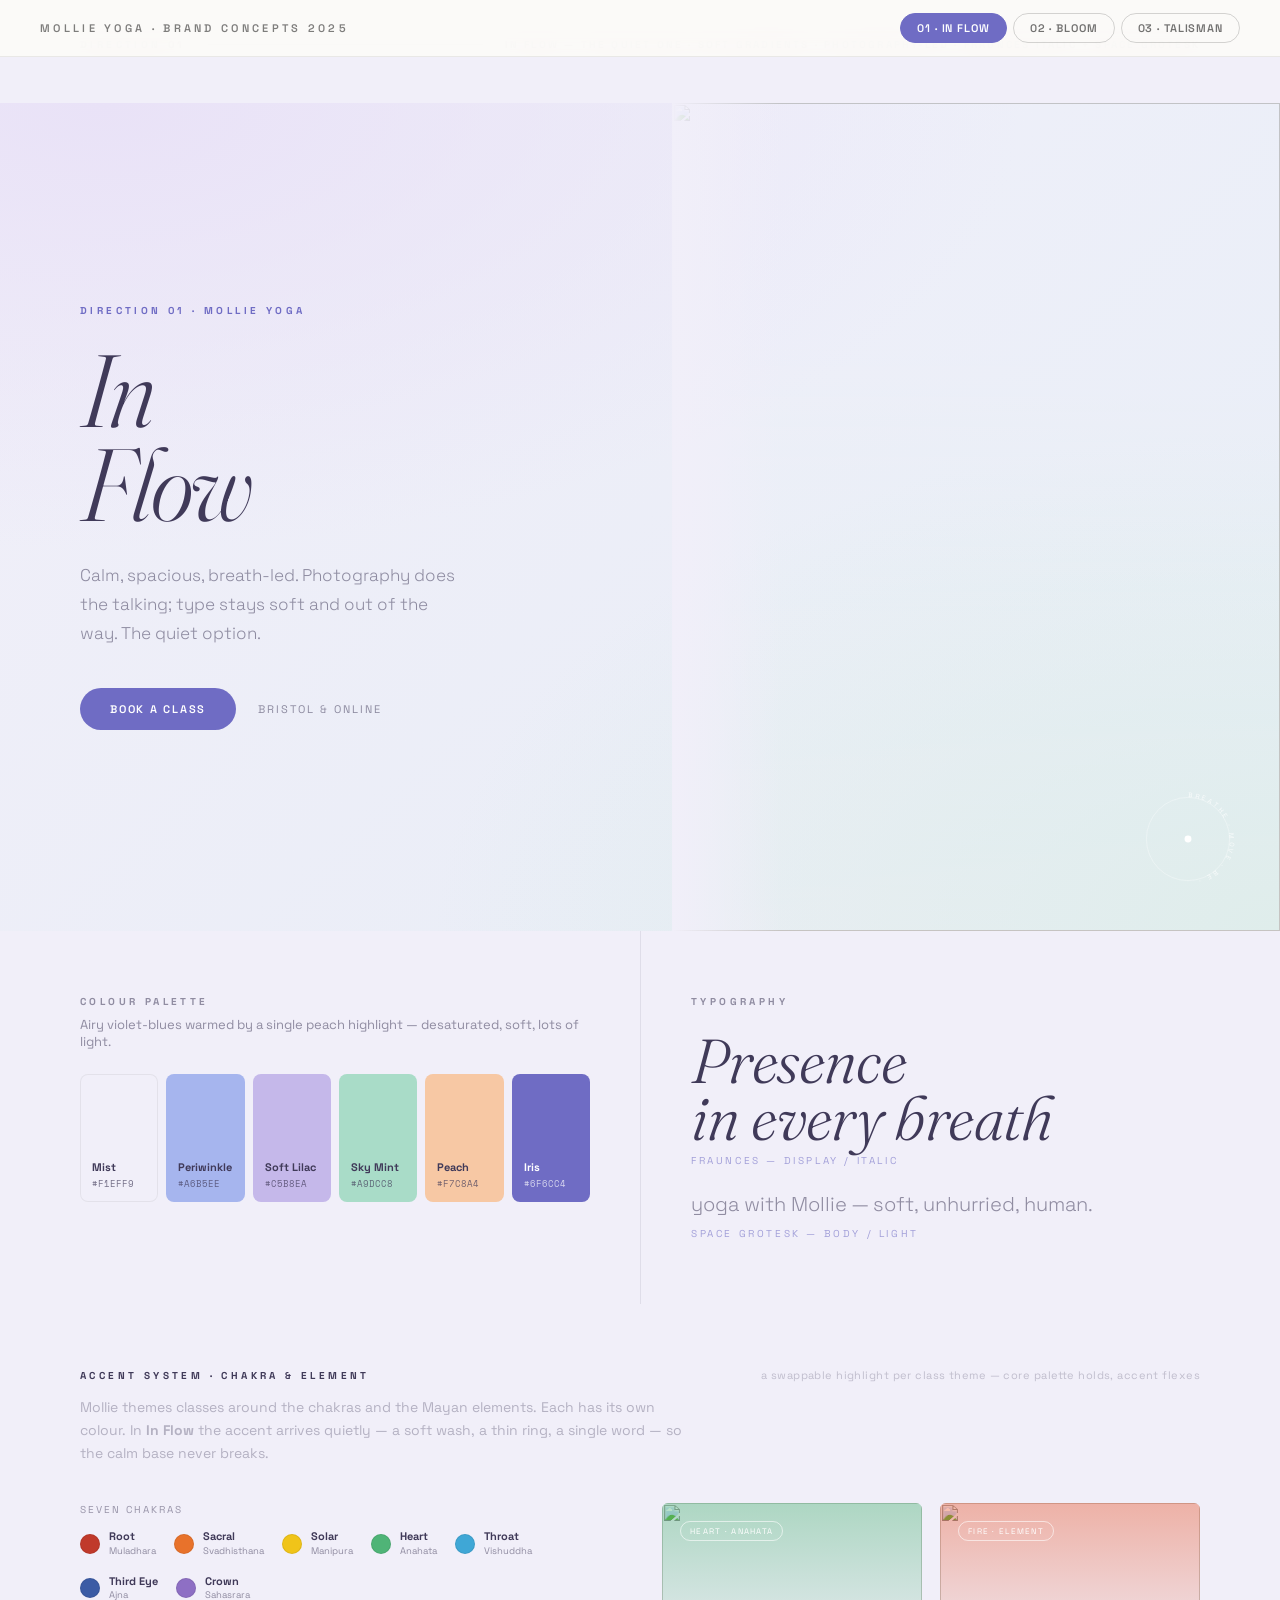
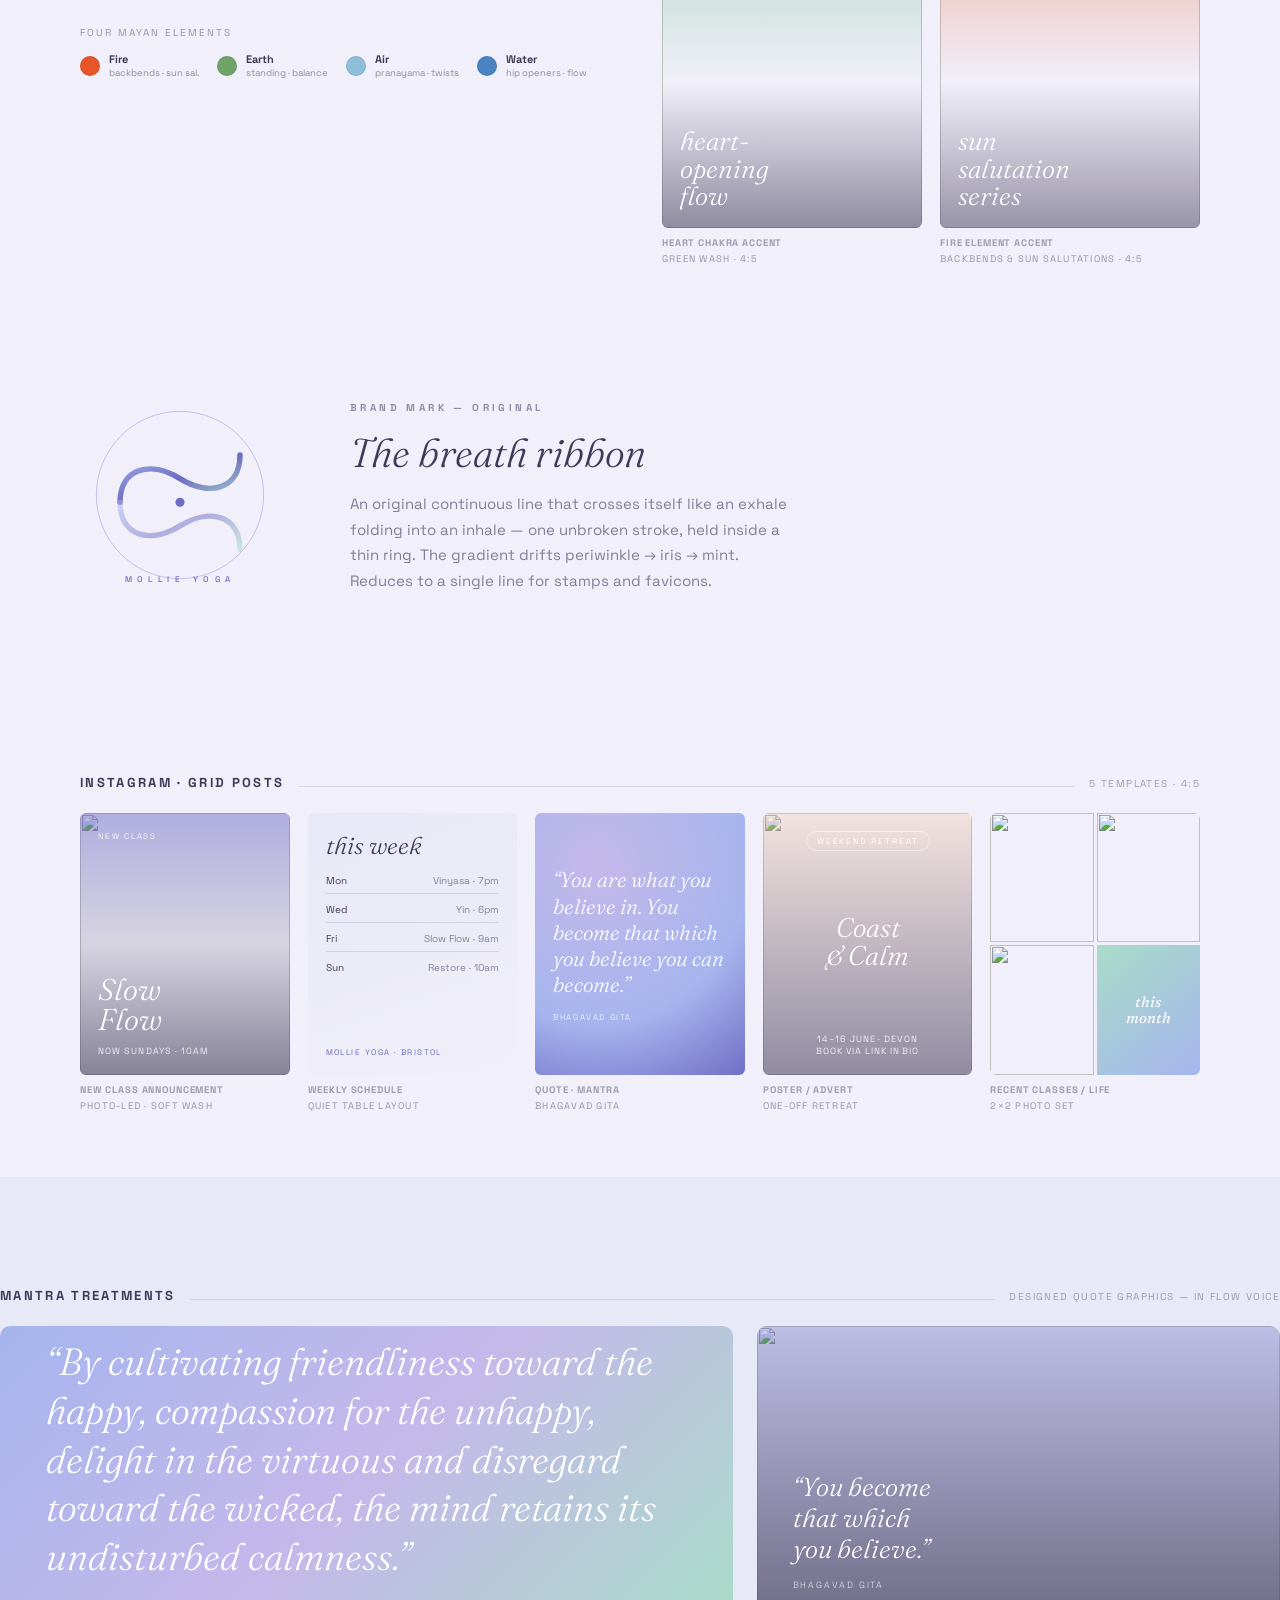
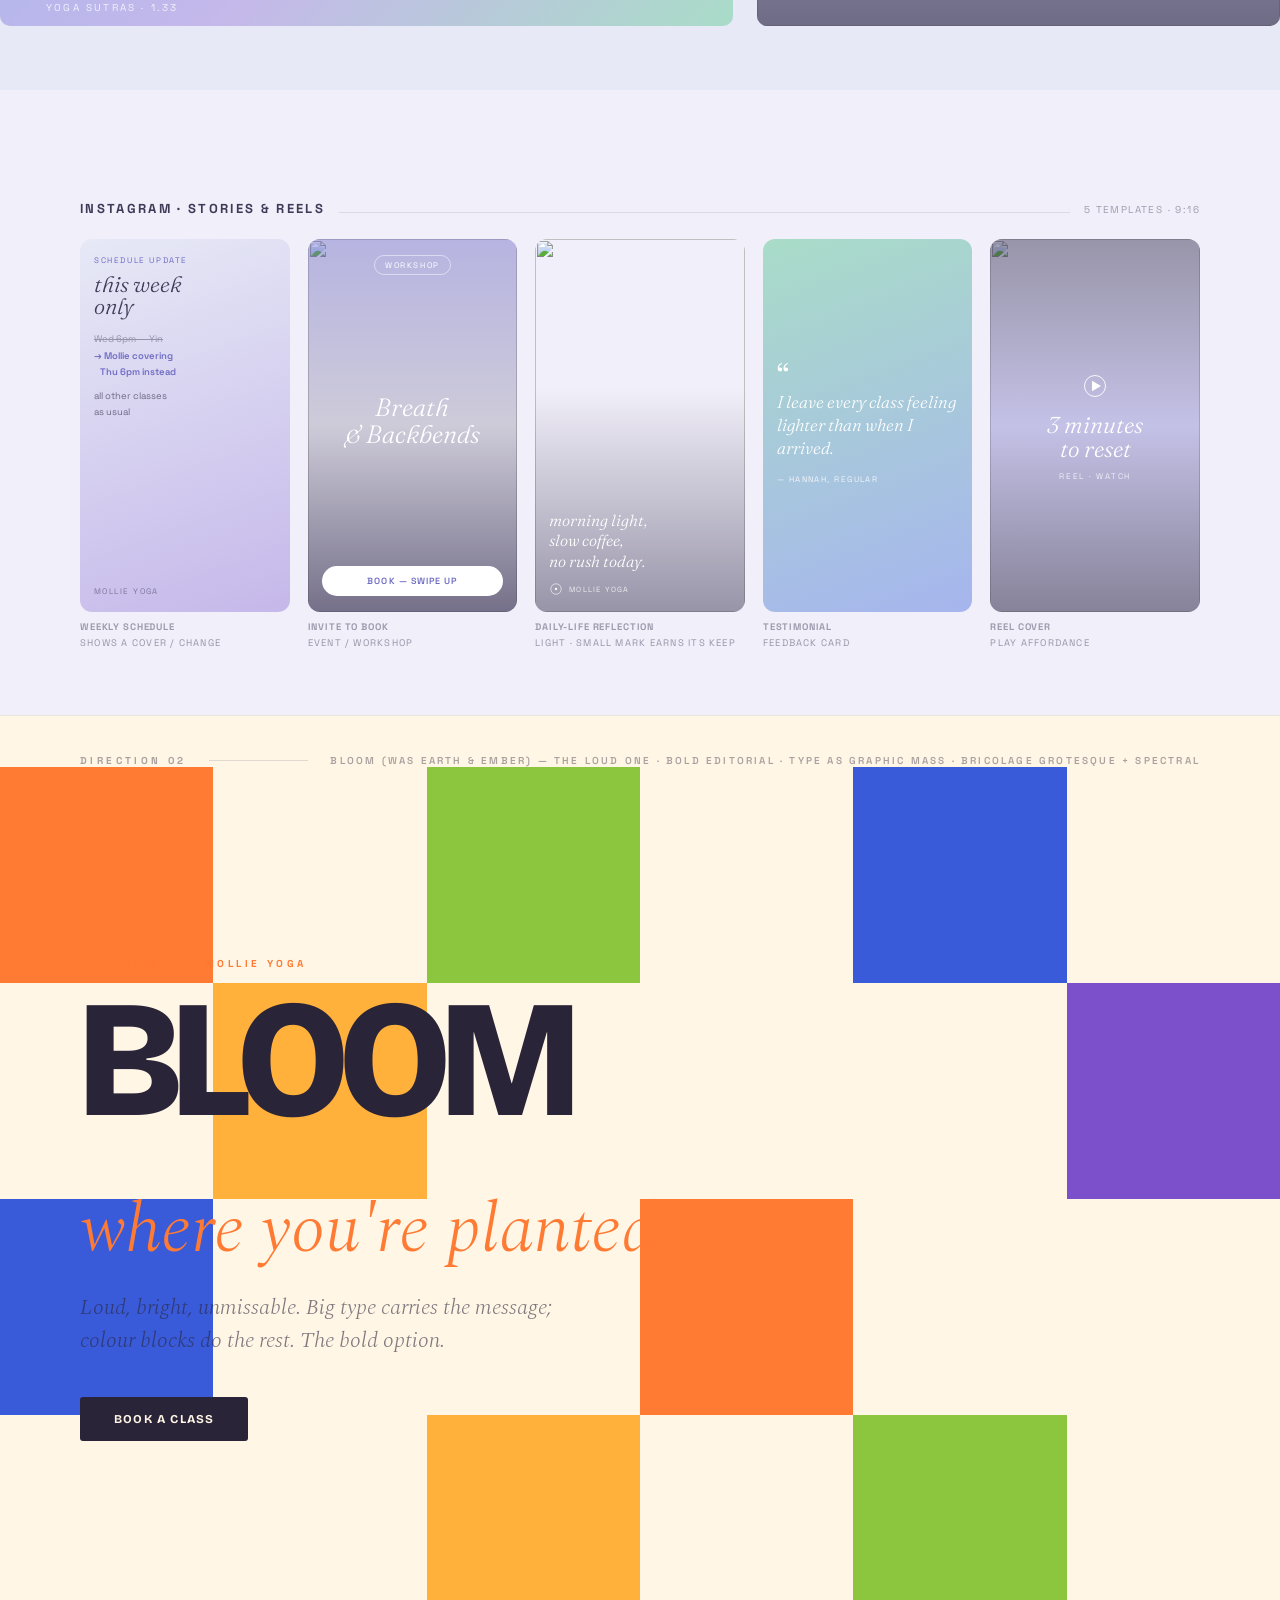
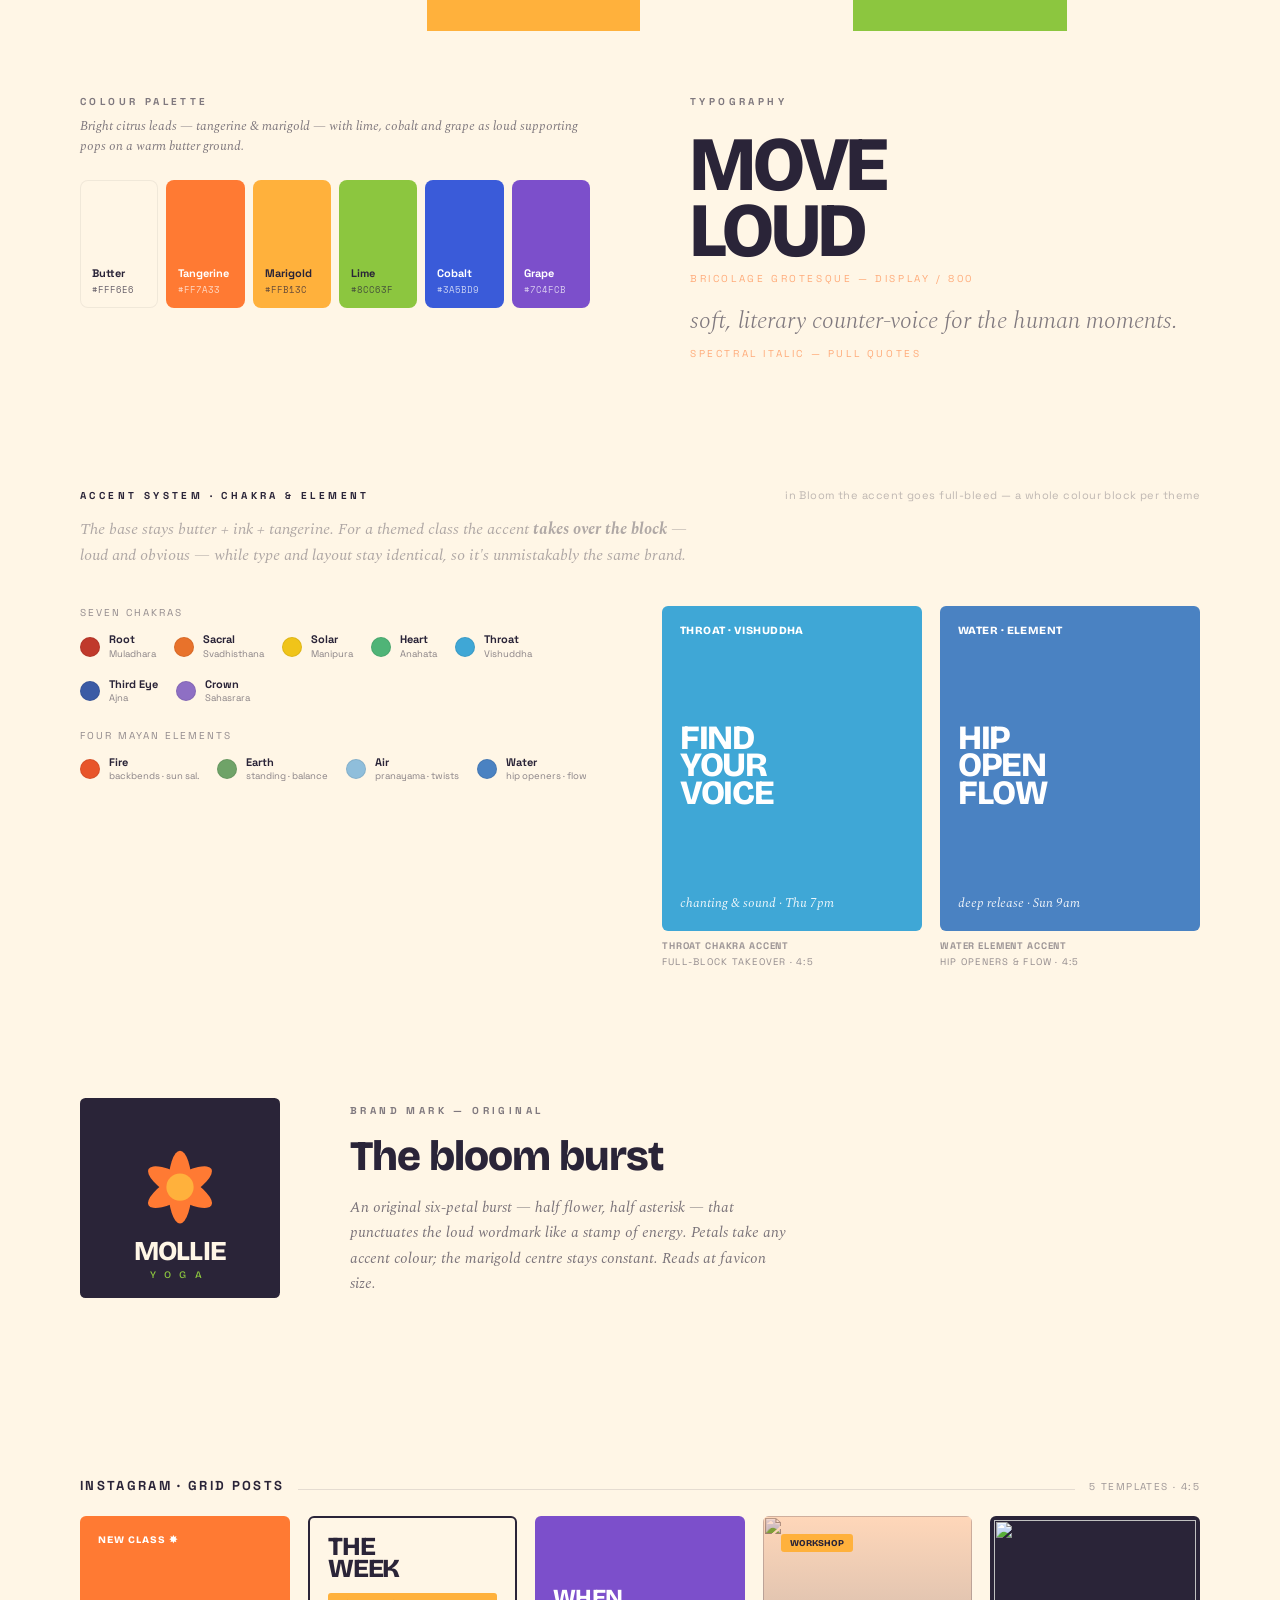
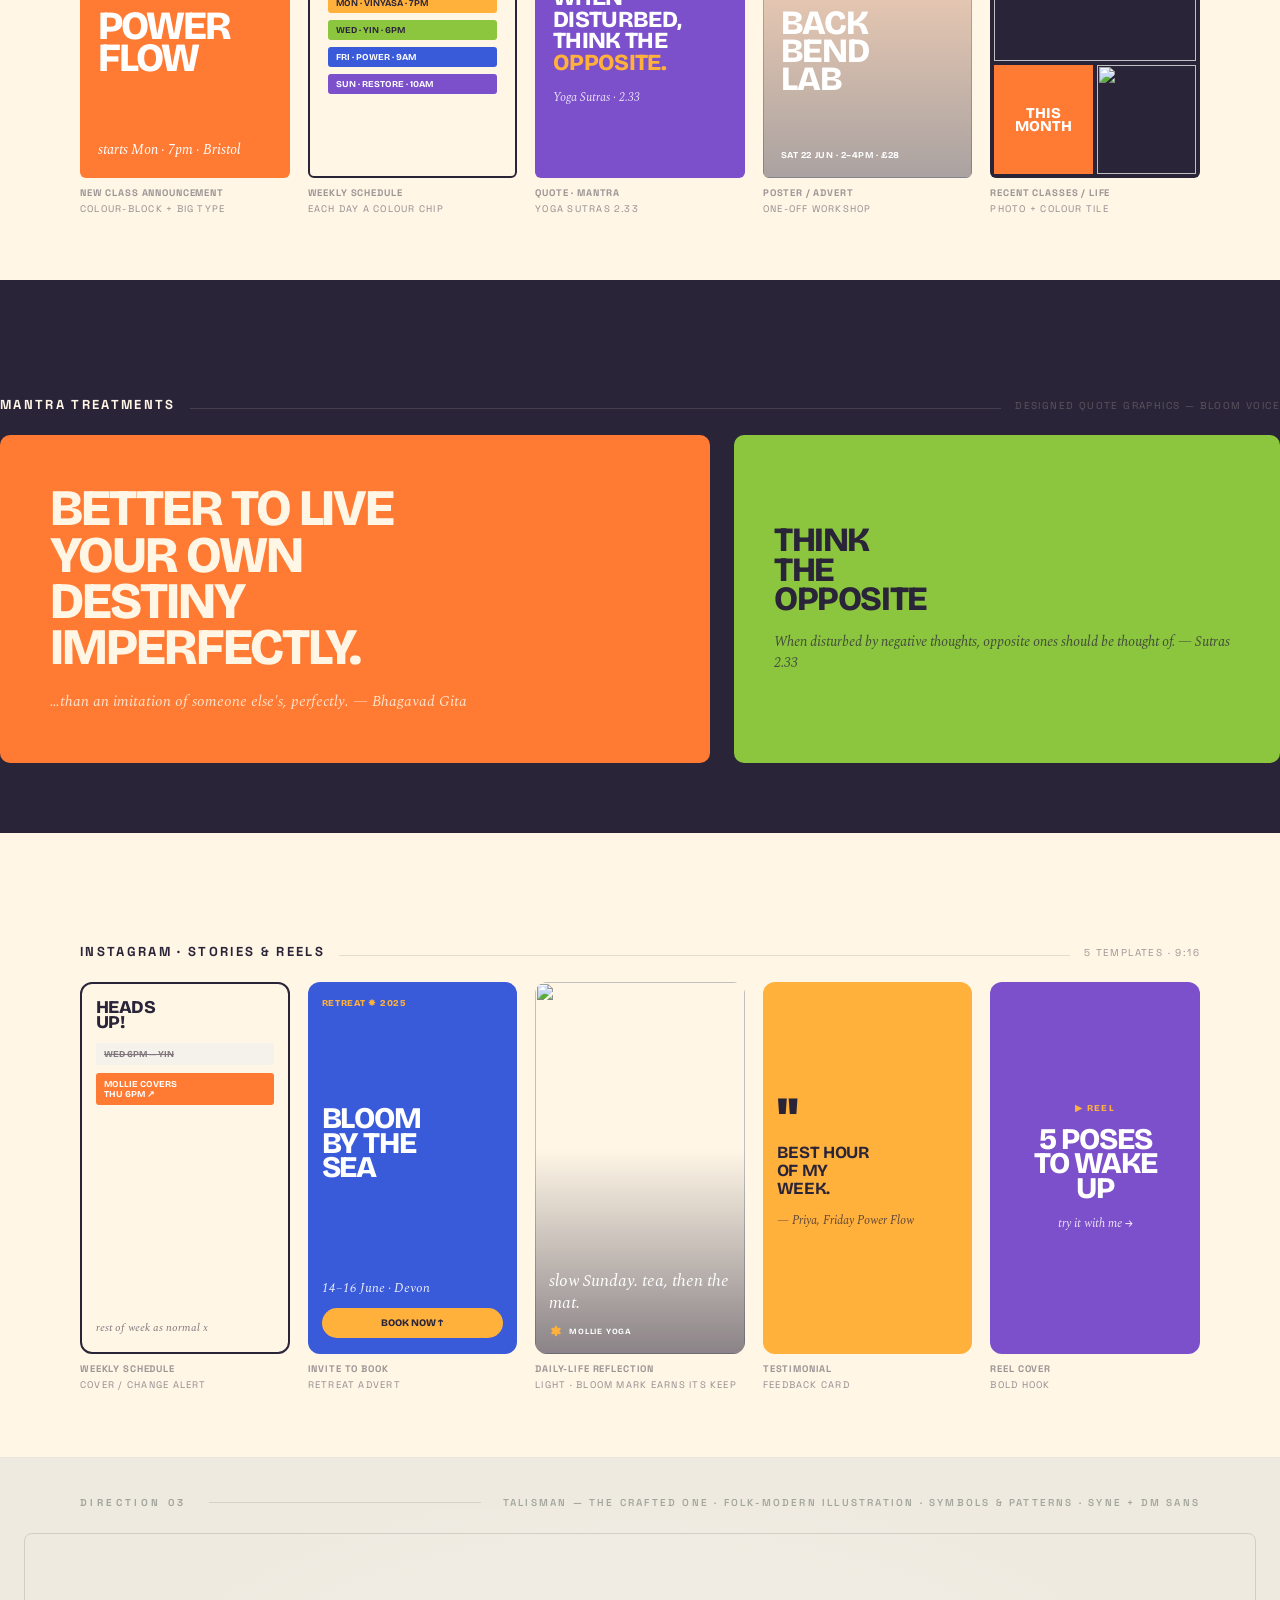
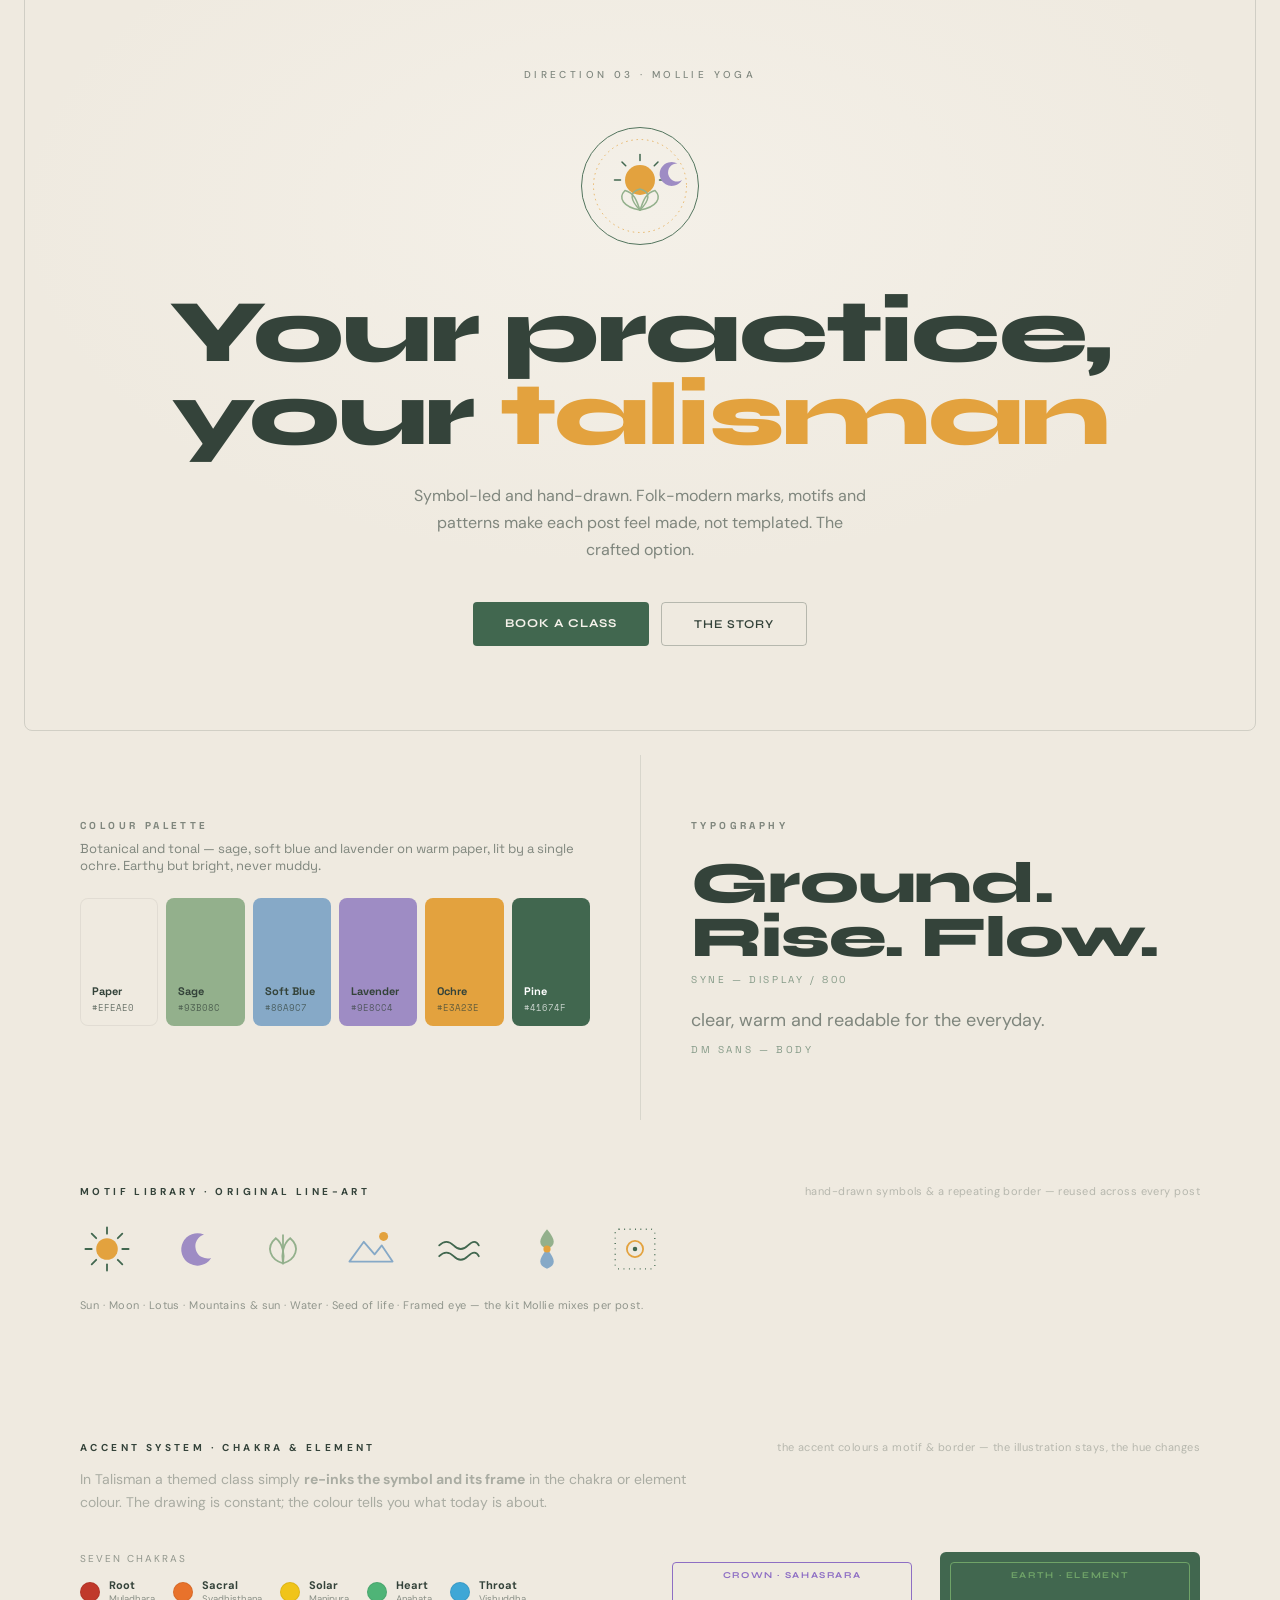
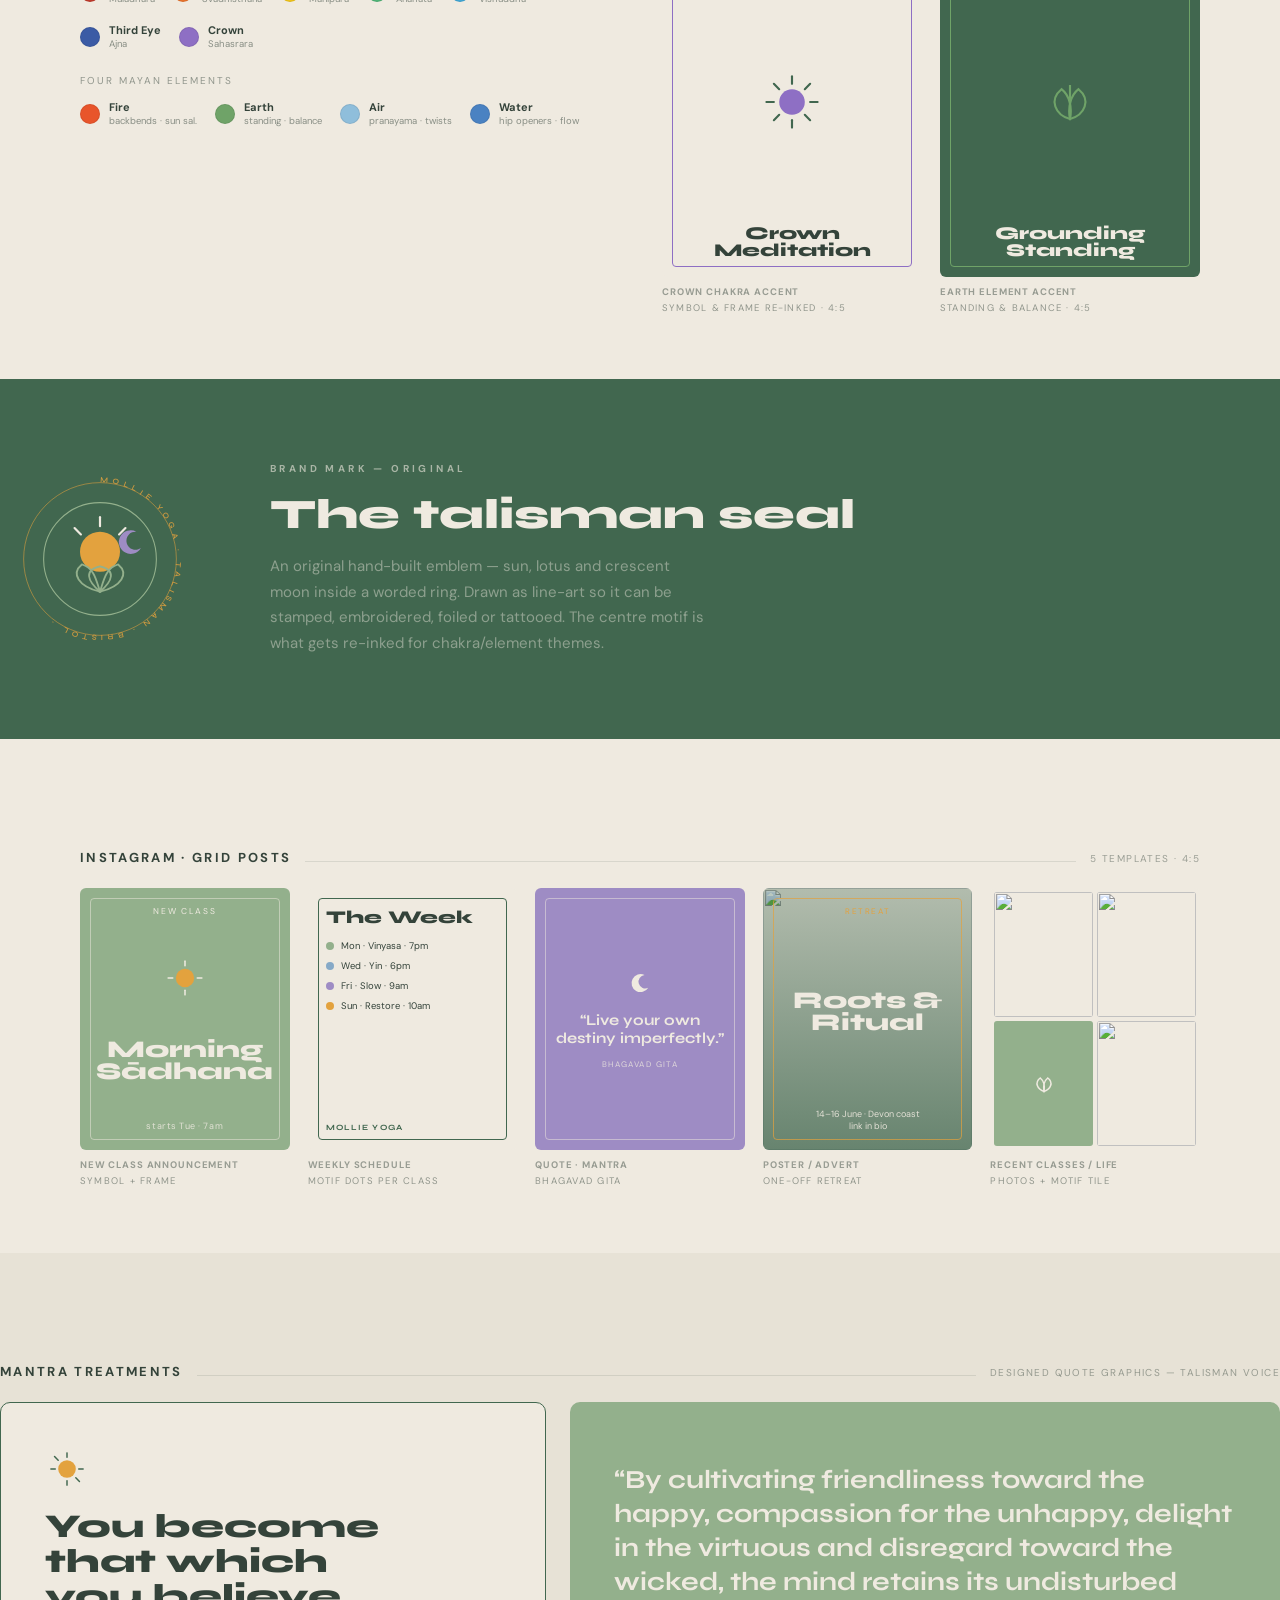
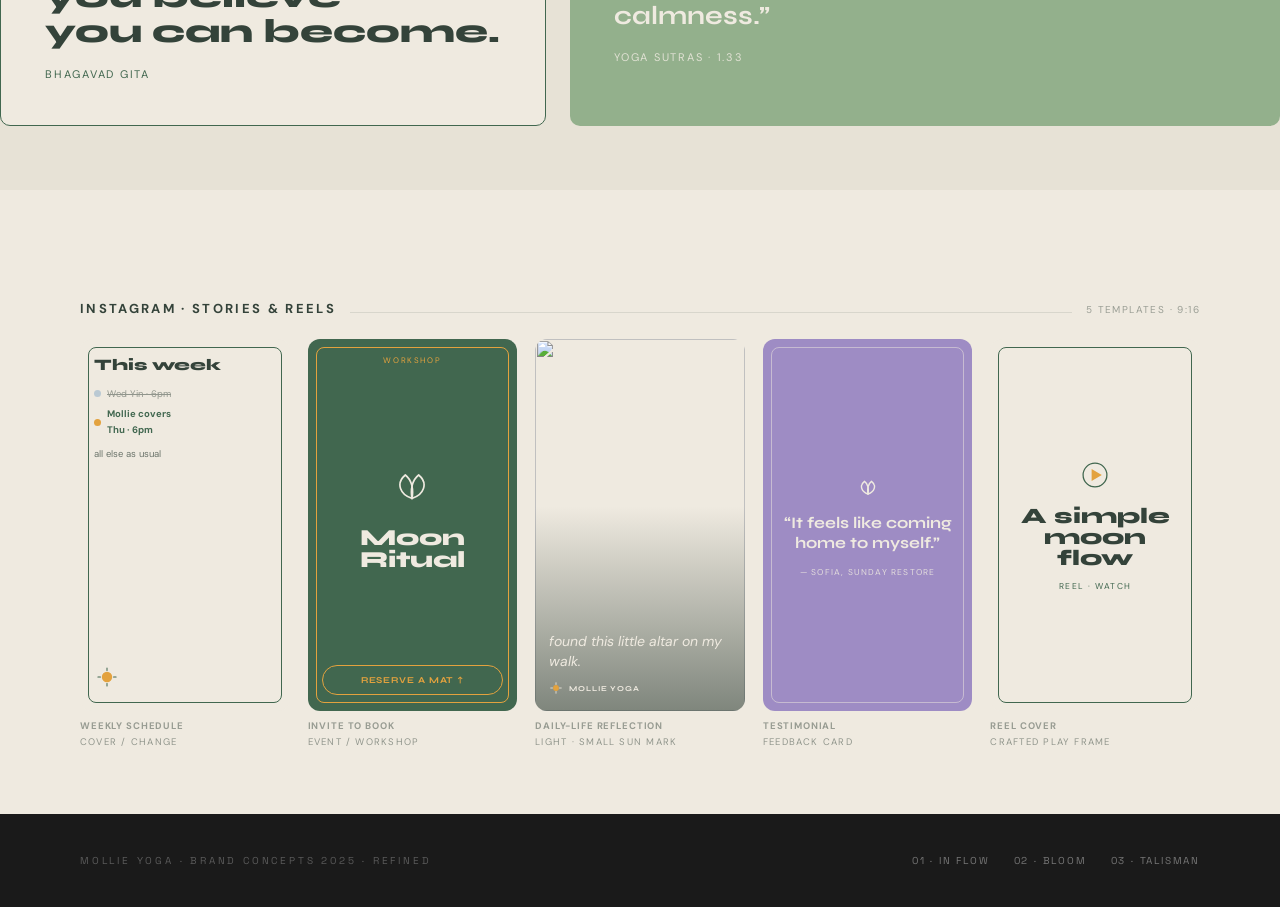
==== commit 8e1c0df1: "Refine all three concepts: lighter unified palette, distinct feels, full mockup sets Substantial ref" ====
--- a/index.html
+++ b/index.html
@@ -6,225 +6,176 @@
 <title>Mollie Yoga — Brand Concepts 2025</title>
 <link rel="preconnect" href="https://fonts.googleapis.com">
 <link rel="preconnect" href="https://fonts.gstatic.com" crossorigin>
-<link href="https://fonts.googleapis.com/css2?family=Fraunces:ital,opsz,wght@0,9..144,300;0,9..144,700;0,9..144,900;1,9..144,300;1,9..144,400;1,9..144,700;1,9..144,900&family=Space+Grotesk:wght@300;400;500;600;700&family=Bricolage+Grotesque:opsz,wght@12..96,200;12..96,400;12..96,700;12..96,800&family=Spectral:ital,wght@0,300;0,400;1,300;1,400&family=Syne:wght@400;600;700;800&family=DM+Sans:ital,wght@0,300;0,400;0,500;0,700;1,400&display=swap" rel="stylesheet">
+<link href="https://fonts.googleapis.com/css2?family=Fraunces:ital,opsz,wght@0,9..144,300;0,9..144,400;0,9..144,600;1,9..144,300;1,9..144,400;1,9..144,600;1,9..144,700&family=Space+Grotesk:wght@300;400;500;600;700&family=Bricolage+Grotesque:opsz,wght@12..96,300;12..96,500;12..96,700;12..96,800&family=Spectral:ital,wght@0,300;0,400;1,300;1,400&family=Syne:wght@400;600;700;800&family=DM+Sans:ital,opsz,wght@0,9..40,300;0,9..40,400;0,9..40,500;0,9..40,700;1,9..40,400&family=Space+Mono:wght@400;700&display=swap" rel="stylesheet">
 <style>
 *,*::before,*::after{margin:0;padding:0;box-sizing:border-box;}
 html{scroll-behavior:smooth;}
-body{background:#111;font-family:'Space Grotesk',sans-serif;overflow-x:hidden;}
+body{background:#e9e6df;font-family:'Space Grotesk',sans-serif;overflow-x:hidden;color:#222;}
 img{display:block;max-width:100%;height:auto;}
 
-/* NAV */
-.nav{position:fixed;top:0;left:0;right:0;z-index:200;display:flex;align-items:center;justify-content:space-between;padding:14px 48px;background:rgba(10,10,10,.88);backdrop-filter:blur(14px);border-bottom:1px solid rgba(255,255,255,.07);}
-.nav-brand{font-size:11px;font-weight:500;letter-spacing:.32em;text-transform:uppercase;color:rgba(255,255,255,.5);}
+/* ── NAV ── */
+.nav{position:fixed;top:0;left:0;right:0;z-index:200;display:flex;align-items:center;justify-content:space-between;padding:13px 40px;background:rgba(252,251,248,.9);backdrop-filter:blur(16px);border-bottom:1px solid rgba(0,0,0,.07);}
+.nav-brand{font-size:11px;font-weight:600;letter-spacing:.3em;text-transform:uppercase;color:rgba(0,0,0,.5);}
 .nav-tabs{display:flex;gap:6px;}
-.nav-tabs a{padding:7px 18px;border-radius:100px;font-size:11px;font-weight:500;letter-spacing:.1em;text-transform:uppercase;text-decoration:none;border:1px solid rgba(255,255,255,.15);color:rgba(255,255,255,.5);transition:all .2s;}
-.nav-tabs a.t1:hover,.nav-tabs a.t1.active{background:#7c3aed;border-color:#7c3aed;color:#fff;}
-.nav-tabs a.t2:hover,.nav-tabs a.t2.active{background:#c4643a;border-color:#c4643a;color:#fff;}
-.nav-tabs a.t3:hover,.nav-tabs a.t3.active{background:#7fb069;border-color:#7fb069;color:#fff;}
-
-/* CONCEPT LABEL */
-.concept-label{display:flex;align-items:center;gap:24px;padding:40px 80px 0;}
-.concept-label .num{font-size:10px;font-weight:600;letter-spacing:.38em;text-transform:uppercase;opacity:.35;white-space:nowrap;}
-.concept-label .rule{flex:1;height:1px;background:currentColor;opacity:.1;}
-.concept-label .title{font-size:10px;font-weight:600;letter-spacing:.28em;text-transform:uppercase;opacity:.35;white-space:nowrap;}
-
-/* SHARED */
-.eyebrow{font-size:10px;font-weight:600;letter-spacing:.38em;text-transform:uppercase;}
-
-/* PHONE/BROWSER SHARED */
-.ig-frame{background:#1a1a1a;border-radius:34px;padding:9px;box-shadow:0 28px 56px rgba(0,0,0,.7);}
-.ig-screen{border-radius:27px;overflow:hidden;background:#fff;}
-.ig-header{padding:14px 12px 8px;display:flex;align-items:center;gap:10px;}
-.ig-avatar{width:38px;height:38px;border-radius:50%;overflow:hidden;flex:0 0 auto;}
-.ig-avatar img{width:100%;height:100%;object-fit:cover;}
-.ig-handle{font-size:11px;font-weight:600;color:#111;font-family:sans-serif;}
-.ig-grid{display:grid;grid-template-columns:repeat(3,1fr);gap:2px;}
-.igc{aspect-ratio:1/1;overflow:hidden;position:relative;}
-.igc img{width:100%;height:100%;object-fit:cover;}
-.ig-layout{display:grid;grid-template-columns:260px 1fr;gap:48px;align-items:start;}
-.story-row{display:flex;gap:14px;}
-.story-phone{width:96px;height:170px;background:#1a1a1a;border-radius:16px;padding:4px;box-shadow:0 8px 24px rgba(0,0,0,.5);flex:0 0 auto;}
-.story-screen{border-radius:13px;overflow:hidden;width:100%;height:100%;position:relative;}
-.story-screen img{width:100%;height:100%;object-fit:cover;}
-.browser{border-radius:14px;overflow:hidden;box-shadow:0 32px 64px rgba(0,0,0,.7);}
-.browser-bar{height:38px;background:#1e1e1e;display:flex;align-items:center;gap:8px;padding:0 16px;}
-.bd{width:10px;height:10px;border-radius:50%;}
-.burl{margin-left:12px;background:#2a2a2a;border-radius:20px;padding:4px 18px;font-size:10px;color:#666;font-family:monospace;flex:1;max-width:220px;}
+.nav-tabs a{padding:7px 16px;border-radius:100px;font-size:11px;font-weight:600;letter-spacing:.08em;text-transform:uppercase;text-decoration:none;border:1px solid rgba(0,0,0,.16);color:rgba(0,0,0,.55);transition:all .2s;}
+.nav-tabs a.t1:hover,.nav-tabs a.t1.active{background:#6f6cc4;border-color:#6f6cc4;color:#fff;}
+.nav-tabs a.t2:hover,.nav-tabs a.t2.active{background:#ff7a33;border-color:#ff7a33;color:#fff;}
+.nav-tabs a.t3:hover,.nav-tabs a.t3.active{background:#6fa368;border-color:#6fa368;color:#fff;}
+
+/* ── CONCEPT LABEL ── */
+.concept-label{display:flex;align-items:center;gap:22px;padding:38px 80px 0;}
+.concept-label .num{font-size:10px;font-weight:700;letter-spacing:.34em;text-transform:uppercase;opacity:.4;white-space:nowrap;}
+.concept-label .rule{flex:1;height:1px;background:currentColor;opacity:.14;}
+.concept-label .title{font-size:10px;font-weight:600;letter-spacing:.22em;text-transform:uppercase;opacity:.4;white-space:nowrap;}
+
+/* ── SHARED COMPONENTS ── */
+.eyebrow{font-size:10px;font-weight:700;letter-spacing:.34em;text-transform:uppercase;}
+.sec{padding:64px 80px;}
+.sec-head{display:flex;justify-content:space-between;align-items:baseline;gap:20px;margin-bottom:8px;}
+.sec-note{font-size:11px;letter-spacing:.04em;opacity:.5;text-align:right;}
+.sec-lead{font-size:14px;line-height:1.65;max-width:620px;margin:14px 0 38px;opacity:.62;}
+.grid5{display:grid;grid-template-columns:repeat(5,1fr);gap:18px;}
+@media(max-width:1150px){.grid5{grid-template-columns:repeat(2,1fr);}}
+.card .cap{margin-top:9px;font-size:9.5px;letter-spacing:.13em;text-transform:uppercase;opacity:.5;line-height:1.45;}
+.card .cap b{display:block;font-weight:700;letter-spacing:.09em;opacity:.92;margin-bottom:2px;}
+.post{aspect-ratio:4/5;border-radius:6px;overflow:hidden;position:relative;}
+.story{aspect-ratio:9/16;border-radius:12px;overflow:hidden;position:relative;}
+.fill{position:absolute;inset:0;width:100%;height:100%;object-fit:cover;}
+.ov{position:absolute;inset:0;}
+.pp{position:absolute;inset:0;padding:18px;display:flex;flex-direction:column;}
+.sp{position:absolute;inset:0;padding:16px 14px;display:flex;flex-direction:column;}
+
+/* palette swatch row */
+.swrow{display:flex;gap:8px;}
+.sw{flex:1;height:128px;border-radius:8px;padding:12px;display:flex;flex-direction:column;justify-content:flex-end;}
+.sw .nm{font-size:11px;font-weight:700;line-height:1.15;}
+.sw .hx{font-family:'Space Mono',monospace;font-size:9px;opacity:.7;margin-top:3px;}
+
+/* accent rails */
+.rail{display:flex;gap:18px;flex-wrap:wrap;}
+.chip{display:flex;align-items:center;gap:9px;font-size:11px;line-height:1.2;}
+.chip .dot{width:20px;height:20px;border-radius:50%;flex:0 0 auto;box-shadow:inset 0 0 0 1px rgba(0,0,0,.08);}
+.chip .cl b{display:block;font-weight:700;font-size:11px;}
+.chip .cl span{font-size:9.5px;opacity:.55;}
+
+/* type specimen */
+.spec-id{font-size:10px;letter-spacing:.26em;text-transform:uppercase;margin-top:8px;opacity:.6;}
 
 @keyframes spin{to{transform:rotate(360deg);}}
 
-/* ══════════════════════════════
-   CONCEPT 01 — IN FLOW
-══════════════════════════════ */
-#c1{background:#0a0318;}
-
-.c1-hero{position:relative;height:100vh;min-height:700px;overflow:hidden;margin-top:52px;}
-.c1-hero .bg-img{position:absolute;inset:0;width:100%;height:100%;object-fit:cover;filter:brightness(.55);}
-.c1-hero .aurora{position:absolute;inset:0;background:linear-gradient(135deg,rgba(124,58,237,.55) 0%,rgba(0,229,176,.15) 45%,rgba(245,158,11,.28) 85%,rgba(10,3,24,.7) 100%);}
-.c1-hero .content{position:relative;z-index:10;height:100%;display:flex;flex-direction:column;justify-content:flex-end;padding:0 80px 100px;}
-.c1-hero .eyebrow{color:rgba(0,229,176,.85);margin-bottom:20px;}
-.c1-hero h1{font-family:'Fraunces';font-style:italic;font-weight:300;font-size:clamp(80px,11vw,150px);line-height:.88;color:#f8f0ff;letter-spacing:-.02em;}
-.c1-hero .grad{background:linear-gradient(90deg,#00e5b0 0%,#a78bfa 50%,#f59e0b 100%);-webkit-background-clip:text;-webkit-text-fill-color:transparent;background-clip:text;}
-.c1-hero .sub{margin-top:32px;display:flex;align-items:center;gap:28px;}
-.c1-hero .tagline{font-size:12px;font-weight:400;letter-spacing:.22em;text-transform:uppercase;color:rgba(248,240,255,.55);}
-.c1-hero .cta{padding:13px 30px;border:1px solid rgba(0,229,176,.6);border-radius:100px;color:#00e5b0;font-size:11px;font-weight:600;letter-spacing:.18em;text-transform:uppercase;text-decoration:none;}
-.c1-orbit{position:absolute;bottom:80px;right:80px;width:130px;height:130px;animation:spin 24s linear infinite;}
-
-.c1-pt{background:#0a0318;display:grid;grid-template-columns:1fr 1fr;gap:0;}
-.c1-pal{padding:80px;border-right:1px solid rgba(248,240,255,.06);}
-.c1-pal .eyebrow{color:rgba(248,240,255,.3);margin-bottom:40px;}
-.c1-swatches{display:flex;gap:10px;}
-.c1-sw{flex:1;height:160px;border-radius:14px;padding:16px;display:flex;flex-direction:column;justify-content:flex-end;}
-.c1-sw .nm{font-size:12px;font-weight:600;line-height:1.2;}
-.c1-sw .hx{font-family:'Space Mono',monospace;font-size:9.5px;opacity:.65;margin-top:4px;}
-.c1-type{padding:80px;}
-.c1-type .eyebrow{color:rgba(248,240,255,.3);margin-bottom:40px;}
-.c1-type .sa{font-family:'Fraunces';font-style:italic;font-weight:300;font-size:72px;line-height:.9;color:#f8f0ff;letter-spacing:-.01em;margin-bottom:10px;}
-.c1-type .fi{font-size:10px;letter-spacing:.3em;text-transform:uppercase;color:rgba(0,229,176,.6);margin-bottom:32px;}
-.c1-type .sb{font-family:'Space Grotesk';font-size:22px;font-weight:300;color:rgba(248,240,255,.7);line-height:1.4;}
-.c1-type .fi2{font-size:10px;letter-spacing:.3em;text-transform:uppercase;color:rgba(0,229,176,.6);margin-top:10px;}
-
-.c1-photos{display:grid;grid-template-columns:2fr 1fr 1fr;gap:3px;height:560px;}
-.c1-pa{position:relative;overflow:hidden;}
-.c1-pa img{width:100%;height:100%;object-fit:cover;filter:brightness(.75);}
-.c1-pa .txo{position:absolute;inset:0;padding:48px;display:flex;flex-direction:column;justify-content:flex-end;}
-.c1-pa .txo .pull{font-family:'Fraunces';font-style:italic;font-weight:300;font-size:52px;color:#f8f0ff;line-height:1.05;letter-spacing:-.01em;}
-.c1-pa .txo .pull em{color:#00e5b0;font-style:normal;}
-.c1-pb,.c1-pc{position:relative;overflow:hidden;}
-.c1-pb img,.c1-pc img{width:100%;height:100%;object-fit:cover;}
-
-.c1-mark-sec{background:#100526;padding:96px 80px;display:grid;grid-template-columns:auto 1fr;gap:80px;align-items:center;}
-.c1-mark-sec .eyebrow{color:rgba(248,240,255,.3);margin-bottom:20px;}
-
-.c1-ig{background:#0a0318;padding:80px;}
-.c1-ig .top{display:flex;align-items:baseline;justify-content:space-between;margin-bottom:48px;}
-.c1-ig .top .eyebrow{color:rgba(248,240,255,.3);}
-.c1-ig .top h3{font-family:'Fraunces';font-style:italic;font-weight:300;font-size:28px;color:#f8f0ff;}
-.c1-stories-label{font-size:10px;letter-spacing:.3em;text-transform:uppercase;color:rgba(248,240,255,.3);margin-bottom:12px;}
-
-.c1-web{background:#100526;padding:96px 80px;display:grid;grid-template-columns:1fr 1fr;gap:80px;align-items:center;}
-.c1-web .eyebrow{color:rgba(248,240,255,.3);margin-bottom:16px;}
-.c1-web h3{font-family:'Fraunces';font-style:italic;font-weight:300;font-size:42px;color:#f8f0ff;line-height:1.05;margin-bottom:16px;}
-.c1-web p{font-family:'Space Grotesk';font-size:15px;font-weight:300;color:rgba(248,240,255,.45);line-height:1.7;}
-
-/* ══════════════════════════════
-   CONCEPT 02 — EARTH & EMBER
-══════════════════════════════ */
-#c2{background:#160a04;}
-
-.c2-hero{display:grid;grid-template-columns:1fr 1fr;min-height:100vh;}
-.c2-left{background:#c4643a;display:flex;flex-direction:column;justify-content:center;padding:100px 72px;position:relative;overflow:hidden;}
-.c2-left::after{content:'MY';position:absolute;bottom:-60px;right:-20px;font-family:'Bricolage Grotesque';font-weight:800;font-size:240px;color:rgba(22,10,4,.14);line-height:1;pointer-events:none;letter-spacing:-.05em;}
-.c2-left .eyebrow{color:rgba(249,244,239,.45);margin-bottom:28px;}
-.c2-left h1{font-family:'Bricolage Grotesque';font-weight:800;font-size:clamp(60px,8vw,110px);line-height:.87;letter-spacing:-.04em;color:#f9f4ef;}
-.c2-left .sub{margin-top:24px;font-family:'Spectral';font-style:italic;font-weight:300;font-size:20px;color:rgba(249,244,239,.7);line-height:1.4;}
-.c2-left .cta{margin-top:52px;display:inline-block;padding:14px 34px;background:#f9f4ef;color:#160a04;font-family:'Bricolage Grotesque';font-weight:700;font-size:12px;letter-spacing:.12em;text-transform:uppercase;text-decoration:none;border-radius:2px;}
-.c2-right{position:relative;overflow:hidden;}
-.c2-right img{width:100%;height:100%;object-fit:cover;filter:contrast(1.05) saturate(.85);}
-.c2-right .cap{position:absolute;bottom:28px;right:28px;font-family:'Spectral';font-style:italic;font-size:12px;color:rgba(249,244,239,.6);}
-
-.c2-spread{display:grid;grid-template-columns:1fr 1fr;min-height:580px;}
-.c2-sphoto{position:relative;overflow:hidden;}
-.c2-sphoto img{width:100%;height:100%;object-fit:cover;filter:brightness(.6) contrast(1.1);}
-.c2-sphoto .onp{position:absolute;inset:0;padding:64px;display:flex;flex-direction:column;justify-content:flex-end;}
-.c2-sphoto .onp .quote{font-family:'Spectral';font-style:italic;font-size:38px;color:#f9f4ef;line-height:1.2;}
-.c2-sphoto .onp .attr{margin-top:14px;font-size:10px;letter-spacing:.32em;text-transform:uppercase;color:rgba(249,244,239,.45);}
-.c2-stype{background:#f9f4ef;padding:80px;display:flex;flex-direction:column;justify-content:center;}
-.c2-stype .eyebrow{color:rgba(22,10,4,.35);margin-bottom:32px;}
-.c2-stype .big{font-family:'Bricolage Grotesque';font-weight:800;font-size:clamp(48px,5.5vw,72px);color:#160a04;line-height:.92;letter-spacing:-.04em;margin-bottom:24px;}
-.c2-stype p{font-family:'Spectral';font-size:18px;font-weight:300;color:rgba(22,10,4,.6);line-height:1.65;}
-
-.c2-pal{background:#f9f4ef;padding:80px;display:grid;grid-template-columns:220px 1fr;gap:60px;align-items:center;}
-.c2-pal .eyebrow{color:rgba(22,10,4,.35);margin-bottom:12px;}
-.c2-pal h4{font-family:'Bricolage Grotesque';font-weight:700;font-size:28px;color:#160a04;line-height:1.1;}
-.c2-swatches{display:flex;gap:10px;}
-.c2-sw{flex:1;height:150px;border-radius:4px;padding:14px;display:flex;flex-direction:column;justify-content:flex-end;}
-.c2-sw .nm{font-family:'Bricolage Grotesque';font-weight:700;font-size:12px;line-height:1.2;}
-.c2-sw .hx{font-size:9px;opacity:.6;margin-top:4px;font-family:monospace;}
-
-.c2-photos{display:grid;grid-template-columns:1fr 1fr 1fr;gap:3px;height:500px;}
-.c2p{position:relative;overflow:hidden;}
-.c2p img{width:100%;height:100%;object-fit:cover;}
-.c2p.tile{display:flex;align-items:center;justify-content:center;padding:32px;}
-.c2p.tile .word{font-family:'Bricolage Grotesque';font-weight:800;font-size:clamp(48px,6vw,80px);line-height:.88;letter-spacing:-.04em;text-align:center;}
-
-.c2-mark-sec{background:#160a04;padding:96px 80px;display:grid;grid-template-columns:auto 1fr;gap:80px;align-items:center;}
-.c2-mark-sec .eyebrow{color:rgba(249,244,239,.3);margin-bottom:20px;}
-.c2-mark-sec h3{font-family:'Bricolage Grotesque';font-weight:700;font-size:44px;color:#f9f4ef;letter-spacing:-.02em;margin-bottom:16px;line-height:1;}
-.c2-mark-sec p{font-size:16px;font-weight:300;color:rgba(249,244,239,.45);line-height:1.7;max-width:420px;}
-
-.c2-ig{background:#160a04;padding:80px;}
-.c2-ig .top{display:flex;align-items:baseline;justify-content:space-between;margin-bottom:48px;}
-.c2-ig .top .eyebrow{color:rgba(249,244,239,.3);}
-.c2-ig .top h3{font-family:'Bricolage Grotesque';font-weight:700;font-size:26px;color:#f9f4ef;}
-
-.c2-web{background:#f9f4ef;padding:96px 80px;display:grid;grid-template-columns:1fr 1fr;gap:80px;align-items:center;}
-.c2-web .eyebrow{color:rgba(22,10,4,.35);margin-bottom:16px;}
-.c2-web h3{font-family:'Bricolage Grotesque';font-weight:800;font-size:44px;color:#160a04;letter-spacing:-.03em;line-height:.95;margin-bottom:16px;}
-.c2-web p{font-family:'Spectral';font-size:16px;font-weight:300;color:rgba(22,10,4,.5);line-height:1.7;}
-
-/* ══════════════════════════════
-   CONCEPT 03 — TALISMAN
-══════════════════════════════ */
-#c3{background:#f2ede6;}
-
-.c3-hero{background:#f2ede6;min-height:100vh;display:grid;grid-template-columns:1fr 1fr;overflow:hidden;}
-.c3-hero-left{display:flex;flex-direction:column;justify-content:center;padding:120px 64px 80px 80px;}
-.c3-tag{display:inline-block;background:#0d2a1a;color:#f2ede6;font-family:'DM Sans';font-size:10px;font-weight:500;letter-spacing:.3em;text-transform:uppercase;padding:7px 18px;border-radius:100px;margin-bottom:32px;width:fit-content;}
-.c3-hero h1{font-family:'Syne';font-weight:800;font-size:clamp(56px,7.5vw,96px);line-height:.9;letter-spacing:-.02em;color:#0d2a1a;}
-.c3-hero h1 span{color:#c4963c;}
-.c3-hero .hbody{margin-top:28px;font-family:'DM Sans';font-size:16px;color:rgba(13,42,26,.5);line-height:1.7;max-width:360px;}
-.c3-hero .hctas{margin-top:44px;display:flex;gap:12px;}
-.c3-cta-p{padding:14px 34px;background:#0d2a1a;color:#f2ede6;font-family:'Syne';font-weight:700;font-size:12px;letter-spacing:.1em;text-transform:uppercase;text-decoration:none;border-radius:4px;}
-.c3-cta-s{padding:14px 34px;border:1.5px solid rgba(13,42,26,.25);color:#0d2a1a;font-family:'Syne';font-weight:600;font-size:12px;letter-spacing:.1em;text-transform:uppercase;text-decoration:none;border-radius:4px;}
-.c3-hero-right{display:flex;align-items:center;justify-content:center;position:relative;}
-.c3-circle-img{width:420px;height:420px;border-radius:50%;overflow:hidden;border:3px solid #c4963c;position:relative;z-index:2;}
-.c3-circle-img img{width:100%;height:100%;object-fit:cover;}
-.c3-orbit-svg{position:absolute;width:540px;height:540px;top:50%;left:50%;transform:translate(-50%,-50%);animation:spin 30s linear infinite;z-index:3;}
-
-.c3-vals{background:#0d2a1a;padding:56px 80px;display:flex;gap:0;}
-.c3-val{flex:1;padding:0 36px;border-right:1px solid rgba(242,237,230,.08);display:flex;flex-direction:column;align-items:center;text-align:center;}
-.c3-val:first-child{padding-left:0;}
-.c3-val:last-child{padding-right:0;border-right:none;}
-.c3-val .vi{width:28px;height:28px;margin:0 auto 14px;}
-.c3-val .vn{font-family:'Syne';font-weight:700;font-size:17px;color:#f2ede6;letter-spacing:.04em;}
-.c3-val .vd{font-family:'DM Sans';font-size:12px;color:rgba(242,237,230,.4);margin-top:6px;}
-
-.c3-pal{background:#f2ede6;padding:80px;display:grid;grid-template-columns:220px 1fr;gap:60px;align-items:center;}
-.c3-pal .eyebrow{color:rgba(13,42,26,.35);margin-bottom:12px;}
-.c3-pal h4{font-family:'Syne';font-weight:700;font-size:28px;color:#0d2a1a;line-height:1.1;}
-.c3-swatches{display:flex;gap:10px;}
-.c3-sw{flex:1;height:150px;border-radius:8px;padding:14px;display:flex;flex-direction:column;justify-content:flex-end;}
-.c3-sw .nm{font-family:'Syne';font-weight:700;font-size:12px;line-height:1.2;}
-.c3-sw .hx{font-size:9px;opacity:.6;margin-top:4px;font-family:monospace;}
-
-.c3-photos{display:grid;grid-template-columns:repeat(4,1fr);gap:3px;height:480px;}
-.c3p{position:relative;overflow:hidden;}
-.c3p img{width:100%;height:100%;object-fit:cover;}
-.c3p.flat{display:flex;align-items:center;justify-content:center;padding:28px;flex-direction:column;}
-.c3p.flat .word{font-family:'Syne';font-weight:800;font-size:clamp(28px,3.5vw,48px);letter-spacing:-.01em;text-align:center;line-height:.95;}
-.c3p.flat .sub{font-family:'DM Sans';font-size:11px;letter-spacing:.25em;text-transform:uppercase;margin-top:10px;text-align:center;}
-
-.c3-mark-sec{background:#0d2a1a;padding:96px 80px;display:grid;grid-template-columns:1fr auto;gap:80px;align-items:center;}
-.c3-mark-sec .eyebrow{color:rgba(242,237,230,.3);margin-bottom:20px;}
-.c3-mark-sec h3{font-family:'Syne';font-weight:800;font-size:44px;color:#f2ede6;letter-spacing:-.01em;margin-bottom:16px;line-height:1;}
-.c3-mark-sec p{font-family:'DM Sans';font-size:16px;color:rgba(242,237,230,.45);line-height:1.7;max-width:420px;}
-
-.c3-ig{background:#f2ede6;padding:80px;}
-.c3-ig .top{display:flex;align-items:baseline;justify-content:space-between;margin-bottom:48px;}
-.c3-ig .top .eyebrow{color:rgba(13,42,26,.35);}
-.c3-ig .top h3{font-family:'Syne';font-weight:700;font-size:26px;color:#0d2a1a;}
-.c3-ig .ig-screen{background:#f2ede6;}
-.c3-ig .ig-frame{background:#dbd6cf;}
-
-.c3-web{background:#0d2a1a;padding:96px 80px;display:grid;grid-template-columns:1fr 1fr;gap:80px;align-items:center;}
-.c3-web .eyebrow{color:rgba(242,237,230,.3);margin-bottom:16px;}
-.c3-web h3{font-family:'Syne';font-weight:800;font-size:44px;color:#f2ede6;letter-spacing:-.01em;line-height:1;margin-bottom:16px;}
-.c3-web p{font-family:'DM Sans';font-size:16px;color:rgba(242,237,230,.45);line-height:1.7;}
-
-/* SEP */
-.sep{height:64px;background:#0a0a0a;display:flex;align-items:center;justify-content:center;}
-.sep span{font-size:9px;letter-spacing:.4em;text-transform:uppercase;color:rgba(255,255,255,.15);}
+/* divider */
+.sep{height:1px;}
+
+/* ══════════════════════════════════════════════════════════════
+   01 · IN FLOW  — quiet / flowing / photography-led
+   Light: mist · periwinkle · lilac · sky-mint · peach
+   Fraunces italic + Space Grotesk
+══════════════════════════════════════════════════════════════ */
+#c1{
+  --ground:#f1eff9; --ground2:#e7e9f6; --ink:#403a59; --soft:rgba(64,58,89,.55);
+  --lilac:#c5b8ea; --peri:#a6b5ee; --mint:#a9dcc8; --peach:#f7c8a4; --iris:#6f6cc4;
+  background:var(--ground);color:var(--ink);
+}
+#c1 .concept-label{color:var(--ink);}
+#c1 .sec-note,#c1 .sec-lead{color:var(--soft);}
+
+.c1-hero{position:relative;min-height:92vh;display:grid;grid-template-columns:1.05fr .95fr;margin-top:52px;background:
+  radial-gradient(120% 90% at 8% 0%, #e9e2f7 0%, transparent 60%),
+  radial-gradient(120% 110% at 100% 100%, #dcecea 0%, transparent 55%),
+  linear-gradient(135deg,#f1eff9,#e7edf6);}
+.c1-hero .copy{display:flex;flex-direction:column;justify-content:center;padding:80px 64px 80px 80px;}
+.c1-hero .eyebrow{color:var(--iris);margin-bottom:26px;}
+.c1-hero h1{font-family:'Fraunces';font-style:italic;font-weight:300;font-size:clamp(64px,8vw,118px);line-height:.92;letter-spacing:-.02em;color:var(--ink);}
+.c1-hero .lede{margin-top:30px;font-size:17px;font-weight:300;line-height:1.7;max-width:380px;color:var(--soft);}
+.c1-hero .row{margin-top:40px;display:flex;align-items:center;gap:22px;}
+.c1-hero .cta{padding:14px 30px;border-radius:100px;background:var(--iris);color:#fff;font-size:11px;font-weight:600;letter-spacing:.16em;text-transform:uppercase;text-decoration:none;}
+.c1-hero .ctas{font-size:11px;letter-spacing:.18em;text-transform:uppercase;color:var(--soft);}
+.c1-hero .art{position:relative;overflow:hidden;}
+.c1-hero .art img{position:absolute;inset:0;width:100%;height:100%;object-fit:cover;}
+.c1-hero .art .wash{position:absolute;inset:0;background:linear-gradient(180deg,rgba(166,181,238,.25),rgba(169,220,200,.12) 60%,rgba(247,200,164,.22));mix-blend-mode:soft-light;}
+.c1-hero .art .edge{position:absolute;inset:0;background:linear-gradient(90deg,var(--ground) 0%,transparent 18%);}
+
+.c1-twocol{display:grid;grid-template-columns:1fr 1fr;}
+.c1-twocol .pal{padding:64px 50px 64px 80px;}
+.c1-twocol .typ{padding:64px 80px 64px 50px;border-left:1px solid rgba(64,58,89,.1);}
+.c1-typ-a{font-family:'Fraunces';font-style:italic;font-weight:300;font-size:62px;line-height:.92;letter-spacing:-.01em;margin-bottom:8px;}
+.c1-typ-b{font-family:'Space Grotesk';font-weight:300;font-size:20px;line-height:1.5;color:var(--soft);margin-top:22px;}
+
+/* ══════════════════════════════════════════════════════════════
+   02 · BLOOM  — loud / bold editorial / type as graphic mass
+   Light: butter · tangerine · marigold · lime · cobalt · grape
+   Bricolage Grotesque + Spectral italic
+══════════════════════════════════════════════════════════════ */
+#c2{
+  --ground:#fff6e6; --ink:#2a2438; --soft:rgba(42,36,56,.6);
+  --tang:#ff7a33; --mari:#ffb13c; --lime:#8cc63f; --cobalt:#3a5bd9; --grape:#7c4fcb;
+  background:var(--ground);color:var(--ink);
+}
+#c2 .concept-label{color:var(--ink);}
+#c2 .sec-note,#c2 .sec-lead{color:var(--soft);}
+
+.c2-hero{position:relative;min-height:96vh;overflow:hidden;background:var(--ground);}
+.c2-hero .blocks{position:absolute;inset:0;display:grid;grid-template-columns:repeat(6,1fr);grid-template-rows:repeat(4,1fr);}
+.c2-hero .blocks span{display:block;}
+.c2-hero .stage{position:relative;z-index:3;height:96vh;min-height:680px;display:flex;flex-direction:column;justify-content:center;padding:0 80px;}
+.c2-hero .eyebrow{color:var(--tang);margin-bottom:22px;}
+.c2-hero h1{font-family:'Bricolage Grotesque';font-weight:800;font-size:clamp(72px,13vw,210px);line-height:.82;letter-spacing:-.05em;color:var(--ink);}
+.c2-hero h1 em{font-family:'Spectral';font-style:italic;font-weight:300;font-size:.42em;letter-spacing:0;color:var(--tang);}
+.c2-hero .sub{margin-top:26px;font-family:'Spectral';font-style:italic;font-weight:300;font-size:22px;color:var(--soft);max-width:520px;}
+.c2-hero .cta{margin-top:40px;display:inline-block;width:fit-content;padding:15px 34px;background:var(--ink);color:var(--ground);font-family:'Bricolage Grotesque';font-weight:700;font-size:12px;letter-spacing:.1em;text-transform:uppercase;text-decoration:none;border-radius:3px;}
+
+.c2-twocol{display:grid;grid-template-columns:1fr 1fr;}
+.c2-twocol .pal{padding:64px 50px 64px 80px;}
+.c2-twocol .typ{padding:64px 80px 64px 50px;}
+.c2-typ-a{font-family:'Bricolage Grotesque';font-weight:800;font-size:clamp(54px,6vw,84px);line-height:.86;letter-spacing:-.04em;}
+.c2-typ-b{font-family:'Spectral';font-style:italic;font-weight:300;font-size:24px;color:var(--soft);margin-top:18px;}
+
+/* ══════════════════════════════════════════════════════════════
+   03 · TALISMAN — crafted / illustrative / symbol-led
+   Light: warm paper · sage · soft-blue · lavender · ochre
+   Syne + DM Sans
+══════════════════════════════════════════════════════════════ */
+#c3{
+  --ground:#efeae0; --ink:#34433a; --soft:rgba(52,67,58,.6);
+  --sage:#93b08c; --blue:#86a9c7; --lav:#9e8cc4; --amber:#e3a23e; --pine:#41674f;
+  background:var(--ground);color:var(--ink);
+}
+#c3 .concept-label{color:var(--ink);}
+#c3 .sec-note,#c3 .sec-lead{color:var(--soft);}
+#c3 .sec{font-family:'DM Sans';}
+
+.c3-hero{position:relative;min-height:94vh;display:flex;flex-direction:column;align-items:center;justify-content:center;text-align:center;padding:120px 80px 70px;background:
+  radial-gradient(70% 60% at 50% 36%, #f4f0e8 0%, transparent 70%), var(--ground);overflow:hidden;}
+.c3-hero .tagline{font-family:'DM Sans';font-size:10px;font-weight:500;letter-spacing:.34em;text-transform:uppercase;color:var(--soft);margin-bottom:30px;}
+.c3-hero h1{font-family:'Syne';font-weight:800;font-size:clamp(52px,7vw,104px);line-height:.92;letter-spacing:-.02em;color:var(--ink);}
+.c3-hero h1 span{color:var(--amber);}
+.c3-hero .lede{margin-top:26px;font-family:'DM Sans';font-size:16px;line-height:1.7;max-width:460px;color:var(--soft);}
+.c3-hero .hctas{margin-top:38px;display:flex;gap:12px;justify-content:center;}
+.c3-cta-p{padding:14px 32px;background:var(--pine);color:#f4f1ea;font-family:'Syne';font-weight:700;font-size:12px;letter-spacing:.08em;text-transform:uppercase;text-decoration:none;border-radius:4px;}
+.c3-cta-s{padding:14px 32px;border:1.5px solid rgba(52,67,58,.3);color:var(--ink);font-family:'Syne';font-weight:600;font-size:12px;letter-spacing:.08em;text-transform:uppercase;text-decoration:none;border-radius:4px;}
+.c3-hero .frame{position:absolute;inset:24px;border:1px solid rgba(52,67,58,.16);border-radius:8px;pointer-events:none;}
+
+.c3-twocol{display:grid;grid-template-columns:1fr 1fr;}
+.c3-twocol .pal{padding:64px 50px 64px 80px;}
+.c3-twocol .typ{padding:64px 80px 64px 50px;border-left:1px solid rgba(52,67,58,.12);}
+.c3-typ-a{font-family:'Syne';font-weight:800;font-size:58px;line-height:.94;letter-spacing:-.02em;}
+.c3-typ-b{font-family:'DM Sans';font-size:18px;line-height:1.6;color:var(--soft);margin-top:20px;}
+
+/* card label band (used to title each mockup) */
+.band{display:flex;align-items:baseline;gap:14px;margin:46px 0 22px;}
+.band h3{font-size:13px;font-weight:700;letter-spacing:.18em;text-transform:uppercase;}
+.band .ln{flex:1;height:1px;background:currentColor;opacity:.12;}
+.band .rt{font-size:10px;letter-spacing:.14em;text-transform:uppercase;opacity:.45;}
+
+/* brand mark sec */
+.mark-sec{display:grid;grid-template-columns:auto 1fr;gap:70px;align-items:center;}
+.mark-sec h3{margin-bottom:14px;}
+.mark-sec p{font-size:15px;line-height:1.7;max-width:440px;opacity:.62;}
+
+/* footer */
+.foot{background:#1a1a1a;padding:40px 80px;display:flex;justify-content:space-between;align-items:center;flex-wrap:wrap;gap:16px;}
+.foot span{font-size:10px;letter-spacing:.28em;text-transform:uppercase;color:rgba(255,255,255,.28);}
+.foot a{font-size:10px;letter-spacing:.18em;text-transform:uppercase;color:rgba(255,255,255,.4);text-decoration:none;}
 </style>
 </head>
 <body>
@@ -234,589 +185,928 @@
   <span class="nav-brand">Mollie Yoga · Brand Concepts 2025</span>
   <div class="nav-tabs">
     <a href="#c1" class="t1">01 · In Flow</a>
-    <a href="#c2" class="t2">02 · Earth &amp; Ember</a>
+    <a href="#c2" class="t2">02 · Bloom</a>
     <a href="#c3" class="t3">03 · Talisman</a>
   </div>
 </nav>
 
-<!-- ═══════════════════════════════════════════
-     CONCEPT 01 — IN FLOW
-     Deep violet · aurora mint · electric violet
-     Fraunces italic + Space Grotesk · FLUID
-═══════════════════════════════════════════ -->
+<!-- ══════════════════════════════════════════════════════════════
+     01 · IN FLOW
+══════════════════════════════════════════════════════════════ -->
 <section id="c1">
-<div class="concept-label" style="background:#0a0318;color:#f8f0ff;">
+<div class="concept-label">
   <span class="num">Direction 01</span><span class="rule"></span>
-  <span class="title">In Flow — aurora gradients · Fraunces italic · Space Grotesk</span>
-</div>
-
-<!-- HERO: full-bleed photo + aurora overlay + massive italic type -->
+  <span class="title">In Flow — the quiet one · soft gradients · photography-led · Fraunces italic + Space Grotesk</span>
+</div>
+
+<!-- HERO -->
 <div class="c1-hero">
-  <img class="bg-img" src="https://i.pinimg.com/1200x/40/ed/45/40ed45ec6eb952193ca6cca54fe75037.jpg" alt="">
-  <div class="aurora"></div>
-  <div class="content">
+  <div class="copy">
     <div class="eyebrow">Direction 01 · Mollie Yoga</div>
-    <h1>In<br><span class="grad">Flow</span></h1>
-    <div class="sub">
-      <span class="tagline">movement · breath · being</span>
+    <h1>In<br>Flow</h1>
+    <div class="lede">Calm, spacious, breath-led. Photography does the talking; type stays soft and out of the way. The quiet option.</div>
+    <div class="row">
       <a href="#" class="cta">Book a class</a>
-    </div>
-  </div>
-  <!-- Rotating orbit badge -->
-  <div class="c1-orbit">
-    <svg viewBox="0 0 160 160" width="130" height="130" xmlns="http://www.w3.org/2000/svg">
-      <defs>
-        <path id="orb1" d="M80,8 A72,72 0 1 1 79.9,8"/>
-        <linearGradient id="ag1" x1="0%" y1="0%" x2="100%" y2="0%">
-          <stop offset="0%" stop-color="#00e5b0"/>
-          <stop offset="50%" stop-color="#a78bfa"/>
-          <stop offset="100%" stop-color="#f59e0b"/>
-        </linearGradient>
-      </defs>
-      <circle cx="80" cy="80" r="72" fill="none" stroke="url(#ag1)" stroke-width=".8" opacity=".5"/>
-      <text font-family="Space Grotesk, sans-serif" font-size="9.5" fill="#00e5b0" letter-spacing="3.5" font-weight="500">
-        <textPath href="#orb1">BREATHE · MOVE · BE · BREATHE · </textPath>
-      </text>
-      <circle cx="80" cy="80" r="18" fill="none" stroke="rgba(0,229,176,.4)" stroke-width="1"/>
-      <circle cx="80" cy="80" r="5" fill="#00e5b0"/>
-    </svg>
-  </div>
-</div>
-
-<!-- PALETTE + TYPOGRAPHY -->
-<div class="c1-pt">
-  <div class="c1-pal">
-    <div class="eyebrow">Colour Palette</div>
-    <div class="c1-swatches" style="margin-top:40px;">
-      <div class="c1-sw" style="background:#0d0520;"><span class="nm" style="color:#f8f0ff">Deep Space</span><span class="hx" style="color:#f8f0ff">#0D0520</span></div>
-      <div class="c1-sw" style="background:#7c3aed;"><span class="nm" style="color:#f8f0ff">Electric Violet</span><span class="hx" style="color:#f8f0ff">#7C3AED</span></div>
-      <div class="c1-sw" style="background:#00e5b0;"><span class="nm" style="color:#0a0318">Aurora Mint</span><span class="hx" style="color:#0a0318">#00E5B0</span></div>
-      <div class="c1-sw" style="background:#f59e0b;"><span class="nm" style="color:#0a0318">Amber Glow</span><span class="hx" style="color:#0a0318">#F59E0B</span></div>
-      <div class="c1-sw" style="background:#f8f0ff;border:1px solid rgba(0,0,0,.07)"><span class="nm" style="color:#0a0318">Moonlight</span><span class="hx" style="color:#0a0318">#F8F0FF</span></div>
-    </div>
-  </div>
-  <div class="c1-type">
-    <div class="eyebrow">Typography</div>
-    <div class="sa" style="margin-top:40px;">Presence<br><em>in every<br>breath</em></div>
-    <div class="fi">Fraunces — Display / Italic</div>
-    <div class="sb">yoga with Mollie<br>Bristol &amp; online</div>
-    <div class="fi2">Space Grotesk — Body</div>
-  </div>
-</div>
-
-<!-- PHOTOGRAPHY STRIP: text on image -->
-<div class="c1-photos">
-  <div class="c1-pa">
-    <img src="https://i.pinimg.com/1200x/35/da/04/35da049d282e0646096d8aec0b6a78d3.jpg" alt="">
-    <div style="position:absolute;inset:0;background:linear-gradient(135deg,rgba(124,58,237,.4) 0%,rgba(0,0,0,.15) 60%);"></div>
-    <div class="txo">
-      <div class="pull">Find the still<br>point <em>within</em><br>movement</div>
-    </div>
-  </div>
-  <div class="c1-pb">
-    <img src="https://i.pinimg.com/1200x/14/39/4c/14394caab95f6c6df925c7e7491af7c1.jpg" alt="">
-    <div style="position:absolute;inset:0;background:linear-gradient(180deg,rgba(124,58,237,.45) 0%,rgba(10,3,24,.2) 100%);"></div>
-  </div>
-  <div class="c1-pc">
-    <img src="https://i.pinimg.com/1200x/49/37/d2/4937d24aab2384d820d8be4e86ba1e88.jpg" alt="">
-    <div style="position:absolute;inset:0;background:linear-gradient(180deg,rgba(245,158,11,.35) 0%,rgba(10,3,24,.3) 100%);"></div>
+      <span class="ctas">Bristol &amp; online</span>
+    </div>
+  </div>
+  <div class="art">
+    <img src="https://i.pinimg.com/1200x/40/ed/45/40ed45ec6eb952193ca6cca54fe75037.jpg" alt="">
+    <div class="wash"></div>
+    <div class="edge"></div>
+    <!-- soft breath mark, bottom-right -->
+    <div style="position:absolute;bottom:40px;right:40px;width:104px;height:104px;animation:spin 40s linear infinite;">
+      <svg viewBox="0 0 120 120" width="104" height="104" xmlns="http://www.w3.org/2000/svg">
+        <defs><path id="c1orb" d="M60,12 A48,48 0 1 1 59.9,12"/></defs>
+        <circle cx="60" cy="60" r="48" fill="none" stroke="#fff" stroke-width=".7" opacity=".55"/>
+        <text font-family="Space Grotesk" font-size="7.5" fill="#fff" letter-spacing="3" opacity=".8"><textPath href="#c1orb">BREATHE · MOVE · BE · </textPath></text>
+        <circle cx="60" cy="60" r="4" fill="#fff"/>
+      </svg>
+    </div>
+  </div>
+</div>
+
+<!-- PALETTE + TYPE -->
+<div class="c1-twocol">
+  <div class="pal">
+    <div class="eyebrow" style="color:var(--soft);margin-bottom:8px;">Colour Palette</div>
+    <p style="font-size:13px;color:var(--soft);margin-bottom:24px;">Airy violet-blues warmed by a single peach highlight — desaturated, soft, lots of light.</p>
+    <div class="swrow">
+      <div class="sw" style="background:#f1eff9;box-shadow:inset 0 0 0 1px rgba(0,0,0,.06);"><span class="nm">Mist</span><span class="hx">#F1EFF9</span></div>
+      <div class="sw" style="background:#a6b5ee;"><span class="nm">Periwinkle</span><span class="hx">#A6B5EE</span></div>
+      <div class="sw" style="background:#c5b8ea;"><span class="nm">Soft Lilac</span><span class="hx">#C5B8EA</span></div>
+      <div class="sw" style="background:#a9dcc8;"><span class="nm">Sky Mint</span><span class="hx">#A9DCC8</span></div>
+      <div class="sw" style="background:#f7c8a4;"><span class="nm">Peach</span><span class="hx">#F7C8A4</span></div>
+      <div class="sw" style="background:#6f6cc4;"><span class="nm" style="color:#fff;">Iris</span><span class="hx" style="color:#fff;">#6F6CC4</span></div>
+    </div>
+  </div>
+  <div class="typ">
+    <div class="eyebrow" style="color:var(--soft);margin-bottom:24px;">Typography</div>
+    <div class="c1-typ-a">Presence<br><em>in every breath</em></div>
+    <div class="spec-id" style="color:var(--iris);">Fraunces — Display / Italic</div>
+    <div class="c1-typ-b">yoga with Mollie — soft, unhurried, human.</div>
+    <div class="spec-id" style="color:var(--iris);">Space Grotesk — Body / Light</div>
+  </div>
+</div>
+
+<!-- ACCENT SYSTEM -->
+<div class="sec">
+  <div class="sec-head"><span class="eyebrow">Accent System · Chakra &amp; Element</span><span class="sec-note">a swappable highlight per class theme — core palette holds, accent flexes</span></div>
+  <p class="sec-lead">Mollie themes classes around the chakras and the Mayan elements. Each has its own colour. In <b>In Flow</b> the accent arrives quietly — a soft wash, a thin ring, a single word — so the calm base never breaks.</p>
+  <div style="display:grid;grid-template-columns:1fr 1fr;gap:44px;align-items:start;">
+    <div>
+      <div style="font-size:10px;letter-spacing:.2em;text-transform:uppercase;opacity:.5;margin-bottom:14px;">Seven Chakras</div>
+      <div class="rail">
+        <div class="chip"><span class="dot" style="background:#c0392b;"></span><span class="cl"><b>Root</b><span>Muladhara</span></span></div>
+        <div class="chip"><span class="dot" style="background:#e8722b;"></span><span class="cl"><b>Sacral</b><span>Svadhisthana</span></span></div>
+        <div class="chip"><span class="dot" style="background:#f0c419;"></span><span class="cl"><b>Solar</b><span>Manipura</span></span></div>
+        <div class="chip"><span class="dot" style="background:#4fb477;"></span><span class="cl"><b>Heart</b><span>Anahata</span></span></div>
+        <div class="chip"><span class="dot" style="background:#3fa7d6;"></span><span class="cl"><b>Throat</b><span>Vishuddha</span></span></div>
+        <div class="chip"><span class="dot" style="background:#3b5ba5;"></span><span class="cl"><b>Third Eye</b><span>Ajna</span></span></div>
+        <div class="chip"><span class="dot" style="background:#8e6fc4;"></span><span class="cl"><b>Crown</b><span>Sahasrara</span></span></div>
+      </div>
+      <div style="font-size:10px;letter-spacing:.2em;text-transform:uppercase;opacity:.5;margin:24px 0 14px;">Four Mayan Elements</div>
+      <div class="rail">
+        <div class="chip"><span class="dot" style="background:#e8552b;"></span><span class="cl"><b>Fire</b><span>backbends · sun sal.</span></span></div>
+        <div class="chip"><span class="dot" style="background:#6fa368;"></span><span class="cl"><b>Earth</b><span>standing · balance</span></span></div>
+        <div class="chip"><span class="dot" style="background:#8fbedb;"></span><span class="cl"><b>Air</b><span>pranayama · twists</span></span></div>
+        <div class="chip"><span class="dot" style="background:#4a82c2;"></span><span class="cl"><b>Water</b><span>hip openers · flow</span></span></div>
+      </div>
+    </div>
+    <!-- 2 named accent demo posts -->
+    <div class="grid5" style="grid-template-columns:1fr 1fr;">
+      <div class="card">
+        <div class="post">
+          <img class="fill" src="https://i.pinimg.com/1200x/35/da/04/35da049d282e0646096d8aec0b6a78d3.jpg" alt="">
+          <div class="ov" style="background:linear-gradient(180deg,rgba(79,180,119,.42),rgba(241,239,249,.05) 55%,rgba(64,58,89,.55));"></div>
+          <div class="pp" style="justify-content:space-between;">
+            <div style="align-self:flex-start;font-size:8px;letter-spacing:.16em;text-transform:uppercase;color:#fff;border:1px solid rgba(255,255,255,.6);border-radius:100px;padding:4px 9px;">Heart · Anahata</div>
+            <div style="font-family:'Fraunces';font-style:italic;font-weight:300;font-size:26px;color:#fff;line-height:1.05;">heart-<br>opening<br>flow</div>
+          </div>
+        </div>
+        <div class="cap"><b>Heart chakra accent</b>green wash · 4:5</div>
+      </div>
+      <div class="card">
+        <div class="post">
+          <img class="fill" src="https://i.pinimg.com/1200x/49/37/d2/4937d24aab2384d820d8be4e86ba1e88.jpg" alt="">
+          <div class="ov" style="background:linear-gradient(180deg,rgba(232,85,43,.4),rgba(241,239,249,.05) 55%,rgba(64,58,89,.5));"></div>
+          <div class="pp" style="justify-content:space-between;">
+            <div style="align-self:flex-start;font-size:8px;letter-spacing:.16em;text-transform:uppercase;color:#fff;border:1px solid rgba(255,255,255,.6);border-radius:100px;padding:4px 9px;">Fire · element</div>
+            <div style="font-family:'Fraunces';font-style:italic;font-weight:300;font-size:26px;color:#fff;line-height:1.05;">sun<br>salutation<br>series</div>
+          </div>
+        </div>
+        <div class="cap"><b>Fire element accent</b>backbends &amp; sun salutations · 4:5</div>
+      </div>
+    </div>
   </div>
 </div>
 
 <!-- BRAND MARK -->
-<div class="c1-mark-sec">
-  <div>
-    <svg viewBox="0 0 240 240" width="210" height="210" xmlns="http://www.w3.org/2000/svg">
-      <defs>
-        <linearGradient id="mg1" x1="0%" y1="0%" x2="100%" y2="100%">
-          <stop offset="0%" stop-color="#00e5b0"/>
-          <stop offset="40%" stop-color="#7c3aed"/>
-          <stop offset="100%" stop-color="#f59e0b"/>
-        </linearGradient>
-        <path id="mp1" d="M120,22 A98,98 0 1 1 119.9,22"/>
-      </defs>
-      <circle cx="120" cy="120" r="98" fill="none" stroke="url(#mg1)" stroke-width="1.5" opacity=".7"/>
-      <circle cx="120" cy="120" r="72" fill="none" stroke="rgba(124,58,237,.3)" stroke-width="1"/>
-      <path d="M120,50 C168,68 188,120 168,162 C148,204 72,210 50,162 C28,114 52,64 120,50" fill="none" stroke="url(#mg1)" stroke-width="2" opacity=".8"/>
-      <text x="120" y="112" text-anchor="middle" font-family="Fraunces, serif" font-style="italic" font-weight="300" font-size="38" fill="#f8f0ff" letter-spacing="-1">mollie</text>
-      <text x="120" y="142" text-anchor="middle" font-family="Space Grotesk, sans-serif" font-weight="500" font-size="10" fill="rgba(248,240,255,.5)" letter-spacing="5">YOGA</text>
-      <text font-family="Space Grotesk, sans-serif" font-size="8.5" fill="#00e5b0" letter-spacing="4" font-weight="500" opacity=".7">
-        <textPath href="#mp1">IN FLOW · BRISTOL · ONLINE · IN FLOW · </textPath>
-      </text>
-    </svg>
-  </div>
-  <div>
-    <div class="eyebrow" style="color:rgba(248,240,255,.3);margin-bottom:20px;">Brand Mark</div>
-    <h3 style="font-family:'Fraunces';font-style:italic;font-weight:300;font-size:44px;color:#f8f0ff;line-height:1.05;margin-bottom:16px;">The orbit mark</h3>
-    <p style="font-family:'Space Grotesk';font-size:16px;font-weight:300;color:rgba(248,240,255,.45);line-height:1.7;max-width:420px;">A flowing spiral within concentric rings — suggesting movement, breath, and the cycle of practice. The aurora gradient shifts from mint through violet to amber: calm becoming fire becoming light.</p>
-  </div>
-</div>
-
-<!-- INSTAGRAM -->
-<div class="c1-ig">
-  <div class="top">
-    <div class="eyebrow">Instagram System</div>
-    <h3>@mollieyoga</h3>
-  </div>
-  <div class="ig-layout">
-    <div>
-      <div class="ig-frame">
-        <div class="ig-screen">
-          <div class="ig-header">
-            <div class="ig-avatar"><img src="https://i.pinimg.com/1200x/40/ed/45/40ed45ec6eb952193ca6cca54fe75037.jpg" alt=""></div>
-            <div><div class="ig-handle">@mollieyoga</div><div style="font-size:10px;color:#888;font-family:sans-serif;">yoga · Bristol &amp; online</div></div>
-          </div>
-          <div class="ig-grid">
-            <div class="igc"><img src="https://i.pinimg.com/1200x/40/ed/45/40ed45ec6eb952193ca6cca54fe75037.jpg" alt=""><div style="position:absolute;inset:0;background:linear-gradient(135deg,rgba(124,58,237,.5),rgba(0,229,176,.2));"></div></div>
-            <div class="igc" style="background:#0d0520;display:flex;align-items:center;justify-content:center;"><span style="font-family:'Fraunces';font-style:italic;font-weight:300;font-size:28px;color:#f8f0ff;line-height:1;">In<br>Flow</span></div>
-            <div class="igc"><img src="https://i.pinimg.com/1200x/35/da/04/35da049d282e0646096d8aec0b6a78d3.jpg" alt=""><div style="position:absolute;inset:0;background:linear-gradient(180deg,rgba(245,158,11,.35),transparent);"></div></div>
-            <div class="igc" style="background:linear-gradient(135deg,#0d0520,#7c3aed);display:flex;align-items:center;justify-content:center;padding:10px;"><span style="font-family:'Space Grotesk';font-size:8px;letter-spacing:.2em;text-transform:uppercase;color:#00e5b0;text-align:center;line-height:1.8;">BREATHE<br>MOVE<br>BE</span></div>
-            <div class="igc"><img src="https://i.pinimg.com/1200x/14/39/4c/14394caab95f6c6df925c7e7491af7c1.jpg" alt=""><div style="position:absolute;inset:0;background:rgba(124,58,237,.3);"></div></div>
-            <div class="igc" style="background:#100526;display:flex;align-items:center;justify-content:center;"><svg viewBox="0 0 80 80" width="52" height="52"><circle cx="40" cy="40" r="36" fill="none" stroke="#7c3aed" stroke-width=".8"/><circle cx="40" cy="40" r="8" fill="none" stroke="#00e5b0" stroke-width="1.2"/><circle cx="40" cy="40" r="2.5" fill="#00e5b0"/></svg></div>
-            <div class="igc"><img src="https://i.pinimg.com/1200x/49/37/d2/4937d24aab2384d820d8be4e86ba1e88.jpg" alt=""><div style="position:absolute;inset:0;background:linear-gradient(180deg,rgba(0,229,176,.3),transparent);"></div></div>
-            <div class="igc" style="background:#0d0520;display:flex;align-items:center;justify-content:center;padding:8px;"><span style="font-family:'Fraunces';font-style:italic;font-size:10px;color:rgba(248,240,255,.6);text-align:center;line-height:1.5;">class<br>Sundays<br>10am</span></div>
-            <div class="igc"><img src="https://i.pinimg.com/1200x/11/50/62/1150621c5079010d3443a1010301fcda.jpg" alt=""><div style="position:absolute;inset:0;background:linear-gradient(135deg,rgba(0,229,176,.2),rgba(124,58,237,.3));"></div></div>
-          </div>
-        </div>
-      </div>
-    </div>
-    <div>
-      <div class="c1-stories-label">Stories &amp; Reels</div>
-      <div class="story-row" style="margin-top:0;">
-        <div class="story-phone">
-          <div class="story-screen" style="background:#0a0318;">
-            <img src="https://i.pinimg.com/1200x/40/ed/45/40ed45ec6eb952193ca6cca54fe75037.jpg" alt="">
-            <div style="position:absolute;inset:0;background:linear-gradient(135deg,rgba(124,58,237,.55),rgba(0,0,0,.1));"></div>
-            <div style="position:absolute;bottom:12px;left:10px;right:10px;"><span style="font-family:'Fraunces';font-style:italic;font-size:15px;color:#fff;line-height:1.1;display:block;">breathe<br>deeply</span></div>
-          </div>
-        </div>
-        <div class="story-phone">
-          <div class="story-screen" style="background:linear-gradient(160deg,#0d0520,#7c3aed,#00e5b0);">
-            <div style="position:absolute;inset:0;display:flex;align-items:center;justify-content:center;padding:14px;">
-              <div style="font-family:'Space Grotesk';font-size:9px;letter-spacing:.25em;text-transform:uppercase;color:#f8f0ff;text-align:center;">Sunday<br><span style="font-family:'Fraunces';font-style:italic;font-size:22px;letter-spacing:0;display:block;margin-top:4px;">10 am</span>Book now →</div>
-            </div>
-          </div>
-        </div>
-        <div class="story-phone">
-          <div class="story-screen" style="background:#100526;">
-            <img src="https://i.pinimg.com/1200x/35/da/04/35da049d282e0646096d8aec0b6a78d3.jpg" alt="">
-            <div style="position:absolute;inset:0;background:linear-gradient(180deg,rgba(10,3,24,.6),rgba(0,229,176,.2),rgba(10,3,24,.4));"></div>
-            <div style="position:absolute;inset:0;display:flex;align-items:center;justify-content:center;"><span style="font-family:'Fraunces';font-style:italic;font-size:13px;color:#00e5b0;text-align:center;">in flow<br>with Mollie</span></div>
-          </div>
-        </div>
-        <div class="story-phone">
-          <div class="story-screen" style="background:#0d0520;">
-            <div style="position:absolute;inset:0;display:flex;align-items:center;justify-content:center;">
-              <svg viewBox="0 0 80 80" width="64" height="64">
-                <defs><path id="sp1" d="M40,5 A35,35 0 1 1 39.9,5"/><linearGradient id="sg1" x1="0%" y1="0%" x2="100%" y2="100%"><stop offset="0%" stop-color="#00e5b0"/><stop offset="100%" stop-color="#f59e0b"/></linearGradient></defs>
-                <circle cx="40" cy="40" r="35" fill="none" stroke="url(#sg1)" stroke-width="1"/>
-                <circle cx="40" cy="40" r="5" fill="#00e5b0"/>
-                <text font-size="5.5" fill="#00e5b0" letter-spacing="2.5" font-family="Space Grotesk" font-weight="500" opacity=".7"><textPath href="#sp1">MOLLIE YOGA · IN FLOW · </textPath></text>
-              </svg>
-            </div>
-          </div>
-        </div>
-      </div>
-    </div>
-  </div>
-</div>
-
-<!-- WEBSITE PREVIEW -->
-<div class="c1-web">
-  <div>
-    <div class="eyebrow">Website — Wix</div>
-    <h3>Flow into your practice</h3>
-    <p>The website carries the aurora world into every section — gradient overlays on photography, Fraunces italic at editorial scale, fluid curves. Classes, booking and contact all feel like one continuous movement.</p>
-  </div>
-  <div class="browser">
-    <div class="browser-bar"><div class="bd" style="background:#ff5f57;"></div><div class="bd" style="background:#febc2e;"></div><div class="bd" style="background:#28c840;"></div><div class="burl">mollieyoga.com</div></div>
-    <div style="background:#0a0318;height:320px;position:relative;overflow:hidden;">
-      <img src="https://i.pinimg.com/1200x/40/ed/45/40ed45ec6eb952193ca6cca54fe75037.jpg" alt="" style="position:absolute;inset:0;width:100%;height:100%;object-fit:cover;opacity:.45;">
-      <div style="position:absolute;inset:0;background:linear-gradient(135deg,rgba(124,58,237,.6),rgba(0,229,176,.15),rgba(10,3,24,.7));"></div>
-      <div style="position:absolute;inset:0;padding:24px 28px;display:flex;flex-direction:column;justify-content:space-between;">
-        <div style="display:flex;justify-content:space-between;align-items:center;">
-          <span style="font-family:'Fraunces';font-style:italic;font-weight:300;font-size:16px;color:#f8f0ff;">mollie yoga</span>
-          <div style="display:flex;gap:18px;"><span style="font-size:9px;letter-spacing:.2em;text-transform:uppercase;color:rgba(248,240,255,.5);">Classes</span><span style="font-size:9px;letter-spacing:.2em;text-transform:uppercase;color:rgba(248,240,255,.5);">About</span><span style="font-size:9px;letter-spacing:.2em;text-transform:uppercase;color:#00e5b0;">Book</span></div>
-        </div>
-        <div>
-          <div style="font-family:'Space Grotesk';font-size:9px;letter-spacing:.3em;text-transform:uppercase;color:rgba(0,229,176,.8);margin-bottom:8px;">Yoga · Bristol &amp; Online</div>
-          <div style="font-family:'Fraunces';font-style:italic;font-weight:300;font-size:42px;color:#f8f0ff;line-height:.9;">Move into<br>the light</div>
-          <div style="margin-top:14px;display:inline-block;padding:8px 22px;border:1px solid rgba(0,229,176,.6);border-radius:100px;font-size:9px;letter-spacing:.2em;text-transform:uppercase;color:#00e5b0;">Book a class →</div>
-        </div>
-      </div>
-    </div>
-  </div>
-</div>
-</section>
-
-<div class="sep"><span>concept 02</span></div>
-
-<!-- ═══════════════════════════════════════════
-     CONCEPT 02 — EARTH & EMBER
-     Clay terracotta · espresso · cream · ember
-     Bricolage Grotesque + Spectral · EDITORIAL
-═══════════════════════════════════════════ -->
-<section id="c2">
-<div class="concept-label" style="background:#160a04;color:#f9f4ef;">
-  <span class="num">Direction 02</span><span class="rule"></span>
-  <span class="title">Earth &amp; Ember — bold editorial · Bricolage Grotesque · Spectral italic</span>
-</div>
-
-<!-- HERO: 50/50 bold type | portrait photo -->
-<div class="c2-hero">
-  <div class="c2-left">
-    <div class="eyebrow" style="color:rgba(249,244,239,.45);margin-bottom:28px;">Direction 02 · Mollie Yoga</div>
-    <h1>Mollie<br>Yoga</h1>
-    <div class="sub">yoga teacher &amp;<br>movement guide</div>
-    <a href="#" class="cta">Book a class</a>
-  </div>
-  <div class="c2-right">
-    <img src="https://i.pinimg.com/1200x/97/81/d9/9781d93f3c2d7cbe5b1d5aba7f4013af.jpg" alt="">
-    <div class="cap">Bristol &amp; online · 2025</div>
-  </div>
-</div>
-
-<!-- EDITORIAL SPREAD: photo with text on it | bold type on cream -->
-<div class="c2-spread">
-  <div class="c2-sphoto">
-    <img src="https://i.pinimg.com/1200x/1e/69/b1/1e69b1ccda8ab21f76abdf22c590e72e.jpg" alt="">
-    <div style="position:absolute;inset:0;background:linear-gradient(180deg,rgba(22,10,4,.1) 0%,rgba(22,10,4,.75) 100%);"></div>
-    <div class="onp">
-      <div class="quote">"The body<br>remembers<br>what the mind<br>forgets."</div>
-      <div class="attr">Mollie · Earth &amp; Ember</div>
-    </div>
-  </div>
-  <div class="c2-stype">
-    <div class="eyebrow" style="color:rgba(22,10,4,.35);margin-bottom:32px;">Typography</div>
-    <div class="big">Bold.<br>Grounded.<br>On fire.</div>
-    <p>Bricolage Grotesque at full weight creates typographic architecture — words as graphic mass. Spectral italic pulls in the warmth: reflective, human, literary.</p>
-    <div style="margin-top:28px;font-family:'Spectral';font-style:italic;font-size:22px;color:rgba(22,10,4,.4);">Aa Bb Cc Dd Ee Ff Gg</div>
-    <div style="margin-top:6px;font-size:10px;letter-spacing:.28em;text-transform:uppercase;color:rgba(196,100,58,.7);">Spectral — Body &amp; Italic Pull Quotes</div>
-  </div>
-</div>
-
-<!-- PALETTE -->
-<div class="c2-pal">
-  <div>
-    <div class="eyebrow">Colour Palette</div>
-    <h4>Earth<br>&amp; Ember</h4>
-  </div>
-  <div class="c2-swatches">
-    <div class="c2-sw" style="background:#160a04;"><span class="nm" style="color:#f9f4ef">Deep Espresso</span><span class="hx" style="color:#f9f4ef">#160A04</span></div>
-    <div class="c2-sw" style="background:#c4643a;"><span class="nm" style="color:#f9f4ef">Clay</span><span class="hx" style="color:#f9f4ef">#C4643A</span></div>
-    <div class="c2-sw" style="background:#e07b1a;"><span class="nm" style="color:#160a04">Ember</span><span class="hx" style="color:#160a04">#E07B1A</span></div>
-    <div class="c2-sw" style="background:#e8c9b0;"><span class="nm" style="color:#160a04">Warm Cream</span><span class="hx" style="color:#160a04">#E8C9B0</span></div>
-    <div class="c2-sw" style="background:#f9f4ef;border:1px solid rgba(0,0,0,.06);"><span class="nm" style="color:#160a04">Linen</span><span class="hx" style="color:#160a04">#F9F4EF</span></div>
-  </div>
-</div>
-
-<!-- PHOTO GRID: alternating type tiles + photos -->
-<div class="c2-photos">
-  <div class="c2p"><img src="https://i.pinimg.com/1200x/24/f8/f0/24f8f0df5d2242110b4e6c1231dfae39.jpg" alt=""><div style="position:absolute;inset:0;background:rgba(22,10,4,.2);"></div></div>
-  <div class="c2p tile" style="background:#c4643a;"><div><div class="word" style="color:#f9f4ef;">MOVE</div><div style="font-family:'Spectral';font-style:italic;font-size:14px;color:rgba(249,244,239,.65);margin-top:10px;text-align:center;">with intention</div></div></div>
-  <div class="c2p"><img src="https://i.pinimg.com/1200x/15/fc/7a/15fc7af4abf8cf89ac8cb267926c6f5f.jpg" alt=""></div>
-  <div class="c2p tile" style="background:#160a04;"><div><div class="word" style="color:#e07b1a;">BREATHE</div><div style="font-family:'Spectral';font-style:italic;font-size:14px;color:rgba(249,244,239,.45);margin-top:10px;text-align:center;">find stillness</div></div></div>
-  <div class="c2p"><img src="https://i.pinimg.com/1200x/30/5d/d7/305dd7be653226ae45ed633fd6fa1c03.jpg" alt=""><div style="position:absolute;inset:0;background:rgba(196,100,58,.15);"></div></div>
-  <div class="c2p tile" style="background:#e8c9b0;"><div><div class="word" style="color:#160a04;">BE</div><div style="font-family:'Spectral';font-style:italic;font-size:14px;color:rgba(22,10,4,.5);margin-top:10px;text-align:center;">wholly here</div></div></div>
-</div>
-
-<!-- BRAND MARK -->
-<div class="c2-mark-sec">
+<div class="sec mark-sec">
   <div>
     <svg viewBox="0 0 220 220" width="200" height="200" xmlns="http://www.w3.org/2000/svg">
-      <rect x="10" y="10" width="200" height="200" fill="none" stroke="#c4643a" stroke-width="2" rx="2"/>
-      <rect x="22" y="22" width="176" height="176" fill="none" stroke="rgba(196,100,58,.3)" stroke-width="1" rx="1"/>
-      <text x="110" y="168" text-anchor="middle" font-family="'Bricolage Grotesque', sans-serif" font-weight="800" font-size="136" fill="#f9f4ef" letter-spacing="-10">MY</text>
-      <text x="110" y="196" text-anchor="middle" font-family="Space Grotesk, sans-serif" font-weight="500" font-size="9" fill="#c4643a" letter-spacing="6">MOLLIE YOGA</text>
-      <text x="110" y="34" text-anchor="middle" font-family="Space Grotesk, sans-serif" font-weight="500" font-size="8" fill="rgba(196,100,58,.6)" letter-spacing="5">EARTH · EMBER · BRISTOL</text>
+      <defs><linearGradient id="c1mg" x1="0" y1="0" x2="1" y2="1"><stop offset="0" stop-color="#a6b5ee"/><stop offset=".5" stop-color="#6f6cc4"/><stop offset="1" stop-color="#a9dcc8"/></linearGradient></defs>
+      <circle cx="110" cy="110" r="92" fill="none" stroke="#c5b8ea" stroke-width="1"/>
+      <!-- continuous breath ribbon -->
+      <path d="M44,118 C44,80 78,72 110,92 C142,112 176,104 176,66" fill="none" stroke="url(#c1mg)" stroke-width="6" stroke-linecap="round"/>
+      <path d="M44,118 C44,156 78,164 110,144 C142,124 176,132 176,170" fill="none" stroke="url(#c1mg)" stroke-width="6" stroke-linecap="round" opacity=".5"/>
+      <circle cx="110" cy="118" r="5" fill="#6f6cc4"/>
+      <text x="110" y="206" text-anchor="middle" font-family="Space Grotesk" font-weight="500" font-size="9" letter-spacing="6" fill="#6f6cc4">MOLLIE YOGA</text>
     </svg>
   </div>
   <div>
-    <div class="eyebrow" style="color:rgba(249,244,239,.3);margin-bottom:20px;">Brand Mark</div>
-    <h3>The stamp mark</h3>
-    <p>A bold monogram — MY — pressed like a stamp into the space. The rectangular frame signals craft and precision. At scale it's a graphic block; reduced, it's a mark that reads on every surface from tote bags to IG profiles.</p>
-  </div>
-</div>
-
-<!-- INSTAGRAM -->
-<div class="c2-ig">
-  <div class="top">
-    <div class="eyebrow">Instagram System</div>
-    <h3>@mollieyoga</h3>
-  </div>
-  <div class="ig-layout">
+    <div class="eyebrow" style="color:var(--soft);margin-bottom:14px;">Brand Mark — original</div>
+    <h3 style="font-family:'Fraunces';font-style:italic;font-weight:300;font-size:40px;color:var(--ink);">The breath ribbon</h3>
+    <p>An original continuous line that crosses itself like an exhale folding into an inhale — one unbroken stroke, held inside a thin ring. The gradient drifts periwinkle → iris → mint. Reduces to a single line for stamps and favicons.</p>
+  </div>
+</div>
+
+<!-- GRID POSTS -->
+<div class="sec">
+  <div class="band"><h3>Instagram · Grid Posts</h3><span class="ln"></span><span class="rt">5 templates · 4:5</span></div>
+  <div class="grid5">
+    <!-- 1 new class -->
+    <div class="card">
+      <div class="post">
+        <img class="fill" src="https://i.pinimg.com/1200x/14/39/4c/14394caab95f6c6df925c7e7491af7c1.jpg" alt="">
+        <div class="ov" style="background:linear-gradient(180deg,rgba(111,108,196,.5),rgba(64,58,89,.15) 50%,rgba(64,58,89,.6));"></div>
+        <div class="pp" style="justify-content:space-between;">
+          <div style="font-size:8px;letter-spacing:.22em;text-transform:uppercase;color:rgba(255,255,255,.85);">New Class</div>
+          <div>
+            <div style="font-family:'Fraunces';font-style:italic;font-weight:300;font-size:30px;color:#fff;line-height:1;">Slow<br>Flow</div>
+            <div style="margin-top:10px;font-size:9px;letter-spacing:.12em;text-transform:uppercase;color:rgba(255,255,255,.85);">Now Sundays · 10am</div>
+          </div>
+        </div>
+      </div>
+      <div class="cap"><b>New class announcement</b>photo-led · soft wash</div>
+    </div>
+    <!-- 2 weekly schedule -->
+    <div class="card">
+      <div class="post">
+        <div class="ov" style="background:linear-gradient(160deg,#e7e9f6,#f1eff9);"></div>
+        <div class="pp">
+          <div style="font-family:'Fraunces';font-style:italic;font-weight:300;font-size:24px;color:var(--ink);">this week</div>
+          <div style="margin-top:14px;display:flex;flex-direction:column;gap:9px;font-size:10px;color:var(--ink);">
+            <div style="display:flex;justify-content:space-between;border-bottom:1px solid rgba(64,58,89,.15);padding-bottom:6px;"><span>Mon</span><span style="opacity:.6;">Vinyasa · 7pm</span></div>
+            <div style="display:flex;justify-content:space-between;border-bottom:1px solid rgba(64,58,89,.15);padding-bottom:6px;"><span>Wed</span><span style="opacity:.6;">Yin · 6pm</span></div>
+            <div style="display:flex;justify-content:space-between;border-bottom:1px solid rgba(64,58,89,.15);padding-bottom:6px;"><span>Fri</span><span style="opacity:.6;">Slow Flow · 9am</span></div>
+            <div style="display:flex;justify-content:space-between;"><span>Sun</span><span style="opacity:.6;">Restore · 10am</span></div>
+          </div>
+          <div style="margin-top:auto;font-size:8px;letter-spacing:.18em;text-transform:uppercase;color:var(--iris);">Mollie Yoga · Bristol</div>
+        </div>
+      </div>
+      <div class="cap"><b>Weekly schedule</b>quiet table layout</div>
+    </div>
+    <!-- 3 quote / mantra 1 -->
+    <div class="card">
+      <div class="post">
+        <div class="ov" style="background:radial-gradient(120% 100% at 30% 20%,#c5b8ea,#a6b5ee 60%,#6f6cc4);"></div>
+        <div class="pp" style="justify-content:center;">
+          <div style="font-family:'Fraunces';font-style:italic;font-weight:300;font-size:21px;color:#fff;line-height:1.25;">“You are what you believe in. You become that which you believe you can become.”</div>
+          <div style="margin-top:14px;font-size:8px;letter-spacing:.2em;text-transform:uppercase;color:rgba(255,255,255,.75);">Bhagavad Gita</div>
+        </div>
+      </div>
+      <div class="cap"><b>Quote · mantra</b>Bhagavad Gita</div>
+    </div>
+    <!-- 4 poster / retreat -->
+    <div class="card">
+      <div class="post">
+        <img class="fill" src="https://i.pinimg.com/1200x/24/f8/f0/24f8f0df5d2242110b4e6c1231dfae39.jpg" alt="">
+        <div class="ov" style="background:linear-gradient(180deg,rgba(247,200,164,.3),rgba(64,58,89,.55));"></div>
+        <div class="pp" style="justify-content:space-between;align-items:center;text-align:center;">
+          <div style="font-size:8px;letter-spacing:.24em;text-transform:uppercase;color:#fff;border:1px solid rgba(255,255,255,.5);border-radius:100px;padding:4px 10px;">Weekend Retreat</div>
+          <div style="font-family:'Fraunces';font-style:italic;font-weight:300;font-size:27px;color:#fff;line-height:1.05;">Coast<br>&amp; Calm</div>
+          <div style="font-size:9px;letter-spacing:.1em;text-transform:uppercase;color:rgba(255,255,255,.85);">14–16 June · Devon<br>book via link in bio</div>
+        </div>
+      </div>
+      <div class="cap"><b>Poster / advert</b>one-off retreat</div>
+    </div>
+    <!-- 5 recent life photos -->
+    <div class="card">
+      <div class="post">
+        <div style="position:absolute;inset:0;display:grid;grid-template-columns:1fr 1fr;grid-template-rows:1fr 1fr;gap:3px;background:var(--ground);">
+          <img style="width:100%;height:100%;object-fit:cover;" src="https://i.pinimg.com/1200x/95/82/2d/95822d1c056f0d3ddce0336c3038ef92.jpg" alt="">
+          <img style="width:100%;height:100%;object-fit:cover;" src="https://i.pinimg.com/1200x/11/50/62/1150621c5079010d3443a1010301fcda.jpg" alt="">
+          <img style="width:100%;height:100%;object-fit:cover;" src="https://i.pinimg.com/1200x/30/5d/d7/305dd7be653226ae45ed633fd6fa1c03.jpg" alt="">
+          <div style="background:linear-gradient(140deg,#a9dcc8,#a6b5ee);display:flex;align-items:center;justify-content:center;"><span style="font-family:'Fraunces';font-style:italic;font-size:15px;color:#fff;text-align:center;line-height:1.1;">this<br>month</span></div>
+        </div>
+      </div>
+      <div class="cap"><b>Recent classes / life</b>2×2 photo set</div>
+    </div>
+  </div>
+</div>
+
+<!-- MANTRA TREATMENTS -->
+<div class="sec" style="background:var(--ground2);margin:0 -80px;padding:64px 80px;">
+  <div class="band"><h3>Mantra Treatments</h3><span class="ln"></span><span class="rt">designed quote graphics — In Flow voice</span></div>
+  <div style="display:grid;grid-template-columns:1.4fr 1fr;gap:24px;">
+    <div style="border-radius:10px;overflow:hidden;position:relative;min-height:300px;background:linear-gradient(135deg,#a6b5ee,#c5b8ea 50%,#a9dcc8);">
+      <div style="position:absolute;inset:0;padding:46px;display:flex;flex-direction:column;justify-content:center;">
+        <div style="font-family:'Fraunces';font-style:italic;font-weight:300;font-size:clamp(24px,3vw,38px);color:#fff;line-height:1.28;max-width:680px;">“By cultivating friendliness toward the happy, compassion for the unhappy, delight in the virtuous and disregard toward the wicked, the mind retains its undisturbed calmness.”</div>
+        <div style="margin-top:20px;font-size:10px;letter-spacing:.22em;text-transform:uppercase;color:rgba(255,255,255,.8);">Yoga Sutras · 1.33</div>
+      </div>
+    </div>
+    <div style="border-radius:10px;overflow:hidden;position:relative;min-height:300px;">
+      <img class="fill" src="https://i.pinimg.com/1200x/40/ed/45/40ed45ec6eb952193ca6cca54fe75037.jpg" alt="">
+      <div class="ov" style="background:linear-gradient(180deg,rgba(111,108,196,.35),rgba(64,58,89,.72));"></div>
+      <div style="position:absolute;inset:0;padding:36px;display:flex;align-items:flex-end;">
+        <div style="font-family:'Fraunces';font-style:italic;font-weight:300;font-size:26px;color:#fff;line-height:1.2;">“You become<br>that which<br>you believe.”<span style="display:block;margin-top:14px;font-family:'Space Grotesk';font-style:normal;font-size:9px;letter-spacing:.2em;text-transform:uppercase;opacity:.8;">Bhagavad Gita</span></div>
+      </div>
+    </div>
+  </div>
+</div>
+
+<!-- STORIES -->
+<div class="sec">
+  <div class="band"><h3>Instagram · Stories &amp; Reels</h3><span class="ln"></span><span class="rt">5 templates · 9:16</span></div>
+  <div class="grid5">
+    <!-- 1 schedule change / cover -->
+    <div class="card">
+      <div class="story">
+        <div class="ov" style="background:linear-gradient(160deg,#e7e9f6,#c5b8ea);"></div>
+        <div class="sp">
+          <div style="font-size:8px;letter-spacing:.2em;text-transform:uppercase;color:var(--iris);">Schedule update</div>
+          <div style="font-family:'Fraunces';font-style:italic;font-weight:300;font-size:22px;color:var(--ink);margin-top:8px;line-height:1;">this week<br>only</div>
+          <div style="margin-top:14px;font-size:9.5px;line-height:1.7;color:var(--ink);">
+            <div style="text-decoration:line-through;opacity:.45;">Wed 6pm — Yin</div>
+            <div style="color:var(--iris);font-weight:600;">→ Mollie covering<br>&nbsp;&nbsp;&nbsp;Thu 6pm instead</div>
+            <div style="margin-top:8px;opacity:.7;">all other classes<br>as usual</div>
+          </div>
+          <div style="margin-top:auto;font-size:8px;letter-spacing:.18em;text-transform:uppercase;color:var(--soft);">Mollie Yoga</div>
+        </div>
+      </div>
+      <div class="cap"><b>Weekly schedule</b>shows a cover / change</div>
+    </div>
+    <!-- 2 invite to book -->
+    <div class="card">
+      <div class="story">
+        <img class="fill" src="https://i.pinimg.com/1200x/49/37/d2/4937d24aab2384d820d8be4e86ba1e88.jpg" alt="">
+        <div class="ov" style="background:linear-gradient(180deg,rgba(111,108,196,.45),rgba(64,58,89,.2) 50%,rgba(64,58,89,.7));"></div>
+        <div class="sp" style="justify-content:space-between;text-align:center;align-items:center;">
+          <div style="font-size:8px;letter-spacing:.2em;text-transform:uppercase;color:#fff;border:1px solid rgba(255,255,255,.5);border-radius:100px;padding:4px 10px;">Workshop</div>
+          <div style="font-family:'Fraunces';font-style:italic;font-weight:300;font-size:25px;color:#fff;line-height:1.05;">Breath<br>&amp; Backbends</div>
+          <div style="background:#fff;color:var(--iris);font-size:9px;font-weight:600;letter-spacing:.12em;text-transform:uppercase;border-radius:100px;padding:9px 0;width:100%;">Book — swipe up</div>
+        </div>
+      </div>
+      <div class="cap"><b>Invite to book</b>event / workshop</div>
+    </div>
+    <!-- 3 daily-life reflection -->
+    <div class="card">
+      <div class="story">
+        <img class="fill" src="https://i.pinimg.com/1200x/95/82/2d/95822d1c056f0d3ddce0336c3038ef92.jpg" alt="">
+        <div class="ov" style="background:linear-gradient(180deg,transparent 40%,rgba(64,58,89,.5));"></div>
+        <div class="sp" style="justify-content:flex-end;">
+          <div style="font-family:'Fraunces';font-style:italic;font-weight:300;font-size:16px;color:#fff;line-height:1.3;">morning light,<br>slow coffee,<br>no rush today.</div>
+          <div style="margin-top:10px;display:flex;align-items:center;gap:6px;">
+            <svg viewBox="0 0 24 24" width="14" height="14"><circle cx="12" cy="12" r="9" fill="none" stroke="#fff" stroke-width="1"/><circle cx="12" cy="12" r="2" fill="#fff"/></svg>
+            <span style="font-size:7.5px;letter-spacing:.16em;text-transform:uppercase;color:rgba(255,255,255,.8);">Mollie Yoga</span>
+          </div>
+        </div>
+      </div>
+      <div class="cap"><b>Daily-life reflection</b>light · small mark earns its keep</div>
+    </div>
+    <!-- 4 testimonial -->
+    <div class="card">
+      <div class="story">
+        <div class="ov" style="background:linear-gradient(160deg,#a9dcc8,#a6b5ee);"></div>
+        <div class="sp" style="justify-content:center;">
+          <div style="font-size:30px;color:#fff;font-family:'Fraunces';line-height:.6;">“</div>
+          <div style="font-family:'Fraunces';font-style:italic;font-weight:300;font-size:17px;color:#fff;line-height:1.35;margin-top:6px;">I leave every class feeling lighter than when I arrived.</div>
+          <div style="margin-top:14px;font-size:8px;letter-spacing:.18em;text-transform:uppercase;color:rgba(255,255,255,.85);">— Hannah, regular</div>
+        </div>
+      </div>
+      <div class="cap"><b>Testimonial</b>feedback card</div>
+    </div>
+    <!-- 5 reel cover -->
+    <div class="card">
+      <div class="story">
+        <img class="fill" src="https://i.pinimg.com/1200x/35/da/04/35da049d282e0646096d8aec0b6a78d3.jpg" alt="">
+        <div class="ov" style="background:linear-gradient(180deg,rgba(64,58,89,.5),rgba(111,108,196,.35) 50%,rgba(64,58,89,.6));"></div>
+        <div class="sp" style="justify-content:center;align-items:center;text-align:center;">
+          <svg viewBox="0 0 40 40" width="30" height="30" style="margin-bottom:12px;"><circle cx="20" cy="20" r="14" fill="none" stroke="#fff" stroke-width="1.2"/><path d="M16 13 L28 20 L16 27 Z" fill="#fff"/></svg>
+          <div style="font-family:'Fraunces';font-style:italic;font-weight:300;font-size:23px;color:#fff;line-height:1.05;">3 minutes<br>to reset</div>
+          <div style="margin-top:10px;font-size:8px;letter-spacing:.22em;text-transform:uppercase;color:rgba(255,255,255,.8);">Reel · watch</div>
+        </div>
+      </div>
+      <div class="cap"><b>Reel cover</b>play affordance</div>
+    </div>
+  </div>
+</div>
+</section>
+
+<div class="sep"></div>
+
+<!-- ══════════════════════════════════════════════════════════════
+     02 · BLOOM
+══════════════════════════════════════════════════════════════ -->
+<section id="c2">
+<div class="concept-label">
+  <span class="num">Direction 02</span><span class="rule"></span>
+  <span class="title">Bloom (was Earth &amp; Ember) — the loud one · bold editorial · type as graphic mass · Bricolage Grotesque + Spectral</span>
+</div>
+
+<!-- HERO -->
+<div class="c2-hero">
+  <div class="blocks" aria-hidden="true">
+    <span style="background:#ff7a33;"></span><span></span><span style="background:#8cc63f;"></span><span></span><span style="background:#3a5bd9;"></span><span></span>
+    <span></span><span style="background:#ffb13c;"></span><span></span><span></span><span></span><span style="background:#7c4fcb;"></span>
+    <span style="background:#3a5bd9;"></span><span></span><span></span><span style="background:#ff7a33;"></span><span></span><span></span>
+    <span></span><span></span><span style="background:#ffb13c;"></span><span></span><span style="background:#8cc63f;"></span><span></span>
+  </div>
+  <div class="blocks" aria-hidden="true" style="opacity:.16;"></div>
+  <div class="stage">
+    <div class="eyebrow">Direction 02 · Mollie Yoga</div>
+    <h1>BLOOM<br><em>where you're planted</em></h1>
+    <div class="sub">Loud, bright, unmissable. Big type carries the message; colour blocks do the rest. The bold option.</div>
+    <a href="#" class="cta">Book a class</a>
+  </div>
+</div>
+
+<!-- PALETTE + TYPE -->
+<div class="c2-twocol">
+  <div class="pal">
+    <div class="eyebrow" style="color:var(--soft);margin-bottom:8px;">Colour Palette</div>
+    <p style="font-size:13px;color:var(--soft);margin-bottom:24px;font-family:'Spectral';font-style:italic;">Bright citrus leads — tangerine &amp; marigold — with lime, cobalt and grape as loud supporting pops on a warm butter ground.</p>
+    <div class="swrow">
+      <div class="sw" style="background:#fff6e6;box-shadow:inset 0 0 0 1px rgba(0,0,0,.06);"><span class="nm">Butter</span><span class="hx">#FFF6E6</span></div>
+      <div class="sw" style="background:#ff7a33;"><span class="nm" style="color:#fff;">Tangerine</span><span class="hx" style="color:#fff;">#FF7A33</span></div>
+      <div class="sw" style="background:#ffb13c;"><span class="nm">Marigold</span><span class="hx">#FFB13C</span></div>
+      <div class="sw" style="background:#8cc63f;"><span class="nm">Lime</span><span class="hx">#8CC63F</span></div>
+      <div class="sw" style="background:#3a5bd9;"><span class="nm" style="color:#fff;">Cobalt</span><span class="hx" style="color:#fff;">#3A5BD9</span></div>
+      <div class="sw" style="background:#7c4fcb;"><span class="nm" style="color:#fff;">Grape</span><span class="hx" style="color:#fff;">#7C4FCB</span></div>
+    </div>
+  </div>
+  <div class="typ">
+    <div class="eyebrow" style="color:var(--soft);margin-bottom:24px;">Typography</div>
+    <div class="c2-typ-a">MOVE<br>LOUD</div>
+    <div class="spec-id" style="color:var(--tang);">Bricolage Grotesque — Display / 800</div>
+    <div class="c2-typ-b">soft, literary counter-voice for the human moments.</div>
+    <div class="spec-id" style="color:var(--tang);">Spectral Italic — Pull quotes</div>
+  </div>
+</div>
+
+<!-- ACCENT SYSTEM -->
+<div class="sec">
+  <div class="sec-head"><span class="eyebrow">Accent System · Chakra &amp; Element</span><span class="sec-note">in Bloom the accent goes full-bleed — a whole colour block per theme</span></div>
+  <p class="sec-lead" style="font-family:'Spectral';font-style:italic;font-size:16px;">The base stays butter + ink + tangerine. For a themed class the accent <b>takes over the block</b> — loud and obvious — while type and layout stay identical, so it's unmistakably the same brand.</p>
+  <div style="display:grid;grid-template-columns:1fr 1fr;gap:44px;align-items:start;">
     <div>
-      <div class="ig-frame">
-        <div class="ig-screen">
-          <div class="ig-header">
-            <div class="ig-avatar"><img src="https://i.pinimg.com/1200x/97/81/d9/9781d93f3c2d7cbe5b1d5aba7f4013af.jpg" alt=""></div>
-            <div><div class="ig-handle">@mollieyoga</div><div style="font-size:10px;color:#888;font-family:sans-serif;">yoga · Bristol &amp; online</div></div>
-          </div>
-          <div class="ig-grid">
-            <div class="igc"><img src="https://i.pinimg.com/1200x/97/81/d9/9781d93f3c2d7cbe5b1d5aba7f4013af.jpg" alt=""></div>
-            <div class="igc" style="background:#c4643a;display:flex;align-items:center;justify-content:center;padding:8px;"><span style="font-family:'Bricolage Grotesque';font-weight:800;font-size:22px;color:#f9f4ef;line-height:.88;letter-spacing:-.03em;text-align:center;">MOVE</span></div>
-            <div class="igc"><img src="https://i.pinimg.com/1200x/1e/69/b1/1e69b1ccda8ab21f76abdf22c590e72e.jpg" alt=""></div>
-            <div class="igc" style="background:#160a04;display:flex;align-items:center;justify-content:center;padding:8px;"><span style="font-family:'Spectral';font-style:italic;font-size:11px;color:rgba(249,244,239,.7);text-align:center;line-height:1.3;">with<br>intention</span></div>
-            <div class="igc"><img src="https://i.pinimg.com/1200x/24/f8/f0/24f8f0df5d2242110b4e6c1231dfae39.jpg" alt=""></div>
-            <div class="igc" style="background:#c4643a;display:flex;align-items:center;justify-content:center;padding:8px;"><span style="font-family:'Bricolage Grotesque';font-weight:800;font-size:22px;color:#f9f4ef;line-height:.88;letter-spacing:-.03em;text-align:center;">BE</span></div>
-            <div class="igc"><img src="https://i.pinimg.com/1200x/15/fc/7a/15fc7af4abf8cf89ac8cb267926c6f5f.jpg" alt=""></div>
-            <div class="igc" style="background:#f9f4ef;display:flex;align-items:center;justify-content:center;padding:8px;"><span style="font-family:'Spectral';font-style:italic;font-size:10px;color:#160a04;text-align:center;line-height:1.3;">Mollie<br>Yoga</span></div>
-            <div class="igc"><img src="https://i.pinimg.com/1200x/30/5d/d7/305dd7be653226ae45ed633fd6fa1c03.jpg" alt=""></div>
-          </div>
-        </div>
-      </div>
-    </div>
+      <div style="font-size:10px;letter-spacing:.2em;text-transform:uppercase;opacity:.5;margin-bottom:14px;">Seven Chakras</div>
+      <div class="rail">
+        <div class="chip"><span class="dot" style="background:#c0392b;"></span><span class="cl"><b>Root</b><span>Muladhara</span></span></div>
+        <div class="chip"><span class="dot" style="background:#e8722b;"></span><span class="cl"><b>Sacral</b><span>Svadhisthana</span></span></div>
+        <div class="chip"><span class="dot" style="background:#f0c419;"></span><span class="cl"><b>Solar</b><span>Manipura</span></span></div>
+        <div class="chip"><span class="dot" style="background:#4fb477;"></span><span class="cl"><b>Heart</b><span>Anahata</span></span></div>
+        <div class="chip"><span class="dot" style="background:#3fa7d6;"></span><span class="cl"><b>Throat</b><span>Vishuddha</span></span></div>
+        <div class="chip"><span class="dot" style="background:#3b5ba5;"></span><span class="cl"><b>Third Eye</b><span>Ajna</span></span></div>
+        <div class="chip"><span class="dot" style="background:#8e6fc4;"></span><span class="cl"><b>Crown</b><span>Sahasrara</span></span></div>
+      </div>
+      <div style="font-size:10px;letter-spacing:.2em;text-transform:uppercase;opacity:.5;margin:24px 0 14px;">Four Mayan Elements</div>
+      <div class="rail">
+        <div class="chip"><span class="dot" style="background:#e8552b;"></span><span class="cl"><b>Fire</b><span>backbends · sun sal.</span></span></div>
+        <div class="chip"><span class="dot" style="background:#6fa368;"></span><span class="cl"><b>Earth</b><span>standing · balance</span></span></div>
+        <div class="chip"><span class="dot" style="background:#8fbedb;"></span><span class="cl"><b>Air</b><span>pranayama · twists</span></span></div>
+        <div class="chip"><span class="dot" style="background:#4a82c2;"></span><span class="cl"><b>Water</b><span>hip openers · flow</span></span></div>
+      </div>
+    </div>
+    <div class="grid5" style="grid-template-columns:1fr 1fr;">
+      <div class="card">
+        <div class="post" style="background:#3fa7d6;">
+          <div class="pp" style="justify-content:space-between;">
+            <div style="font-family:'Bricolage Grotesque';font-weight:800;font-size:11px;letter-spacing:.04em;color:#fff;">THROAT · VISHUDDHA</div>
+            <div style="font-family:'Bricolage Grotesque';font-weight:800;font-size:34px;color:#fff;line-height:.82;letter-spacing:-.04em;">FIND<br>YOUR<br>VOICE</div>
+            <div style="font-family:'Spectral';font-style:italic;font-size:13px;color:rgba(255,255,255,.9);">chanting &amp; sound · Thu 7pm</div>
+          </div>
+        </div>
+        <div class="cap"><b>Throat chakra accent</b>full-block takeover · 4:5</div>
+      </div>
+      <div class="card">
+        <div class="post" style="background:#4a82c2;">
+          <div class="pp" style="justify-content:space-between;">
+            <div style="font-family:'Bricolage Grotesque';font-weight:800;font-size:11px;letter-spacing:.04em;color:#fff;">WATER · ELEMENT</div>
+            <div style="font-family:'Bricolage Grotesque';font-weight:800;font-size:34px;color:#fff;line-height:.82;letter-spacing:-.04em;">HIP<br>OPEN<br>FLOW</div>
+            <div style="font-family:'Spectral';font-style:italic;font-size:13px;color:rgba(255,255,255,.9);">deep release · Sun 9am</div>
+          </div>
+        </div>
+        <div class="cap"><b>Water element accent</b>hip openers &amp; flow · 4:5</div>
+      </div>
+    </div>
+  </div>
+</div>
+
+<!-- BRAND MARK -->
+<div class="sec mark-sec">
+  <div>
+    <svg viewBox="0 0 220 220" width="200" height="200" xmlns="http://www.w3.org/2000/svg">
+      <rect width="220" height="220" rx="6" fill="#2a2438"/>
+      <!-- bold bloom asterisk -->
+      <g transform="translate(110,98)">
+        <g fill="#ff7a33">
+          <ellipse rx="13" ry="40"/>
+          <ellipse rx="13" ry="40" transform="rotate(60)"/>
+          <ellipse rx="13" ry="40" transform="rotate(120)"/>
+        </g>
+        <circle r="15" fill="#ffb13c"/>
+      </g>
+      <text x="110" y="178" text-anchor="middle" font-family="'Bricolage Grotesque'" font-weight="800" font-size="30" fill="#fff6e6" letter-spacing="-1">MOLLIE</text>
+      <text x="110" y="198" text-anchor="middle" font-family="'Bricolage Grotesque'" font-weight="500" font-size="11" fill="#8cc63f" letter-spacing="9">YOGA</text>
+    </svg>
+  </div>
+  <div>
+    <div class="eyebrow" style="color:var(--soft);margin-bottom:14px;">Brand Mark — original</div>
+    <h3 style="font-family:'Bricolage Grotesque';font-weight:800;font-size:42px;color:var(--ink);letter-spacing:-.02em;">The bloom burst</h3>
+    <p style="font-family:'Spectral';font-style:italic;">An original six-petal burst — half flower, half asterisk — that punctuates the loud wordmark like a stamp of energy. Petals take any accent colour; the marigold centre stays constant. Reads at favicon size.</p>
+  </div>
+</div>
+
+<!-- GRID POSTS -->
+<div class="sec">
+  <div class="band"><h3>Instagram · Grid Posts</h3><span class="ln"></span><span class="rt">5 templates · 4:5</span></div>
+  <div class="grid5">
+    <!-- 1 new class -->
+    <div class="card">
+      <div class="post" style="background:#ff7a33;">
+        <div class="pp" style="justify-content:space-between;">
+          <div style="font-family:'Bricolage Grotesque';font-weight:800;font-size:10px;letter-spacing:.1em;color:#fff;">NEW CLASS ✸</div>
+          <div style="font-family:'Bricolage Grotesque';font-weight:800;font-size:40px;color:#fff;line-height:.8;letter-spacing:-.05em;">POWER<br>FLOW</div>
+          <div style="font-family:'Spectral';font-style:italic;font-size:14px;color:#fff;">starts Mon · 7pm · Bristol</div>
+        </div>
+      </div>
+      <div class="cap"><b>New class announcement</b>colour-block + big type</div>
+    </div>
+    <!-- 2 weekly schedule -->
+    <div class="card">
+      <div class="post" style="background:#fff6e6;border:2px solid var(--ink);">
+        <div class="pp">
+          <div style="font-family:'Bricolage Grotesque';font-weight:800;font-size:26px;color:var(--ink);line-height:.86;letter-spacing:-.04em;">THE<br>WEEK</div>
+          <div style="margin-top:12px;display:flex;flex-direction:column;gap:7px;">
+            <div style="background:#ffb13c;font-family:'Bricolage Grotesque';font-weight:700;font-size:9px;color:var(--ink);padding:5px 8px;border-radius:3px;">MON · VINYASA · 7PM</div>
+            <div style="background:#8cc63f;font-family:'Bricolage Grotesque';font-weight:700;font-size:9px;color:var(--ink);padding:5px 8px;border-radius:3px;">WED · YIN · 6PM</div>
+            <div style="background:#3a5bd9;font-family:'Bricolage Grotesque';font-weight:700;font-size:9px;color:#fff;padding:5px 8px;border-radius:3px;">FRI · POWER · 9AM</div>
+            <div style="background:#7c4fcb;font-family:'Bricolage Grotesque';font-weight:700;font-size:9px;color:#fff;padding:5px 8px;border-radius:3px;">SUN · RESTORE · 10AM</div>
+          </div>
+        </div>
+      </div>
+      <div class="cap"><b>Weekly schedule</b>each day a colour chip</div>
+    </div>
+    <!-- 3 quote / mantra (Sutra 2.33) -->
+    <div class="card">
+      <div class="post" style="background:#7c4fcb;">
+        <div class="pp" style="justify-content:center;">
+          <div style="font-family:'Bricolage Grotesque';font-weight:800;font-size:23px;color:#fff;line-height:.95;letter-spacing:-.03em;">WHEN<br>DISTURBED,<br>THINK THE<br><span style="color:#ffb13c;">OPPOSITE.</span></div>
+          <div style="margin-top:14px;font-family:'Spectral';font-style:italic;font-size:12px;color:rgba(255,255,255,.85);">Yoga Sutras · 2.33</div>
+        </div>
+      </div>
+      <div class="cap"><b>Quote · mantra</b>Yoga Sutras 2.33</div>
+    </div>
+    <!-- 4 poster / retreat -->
+    <div class="card">
+      <div class="post">
+        <img class="fill" src="https://i.pinimg.com/1200x/97/81/d9/9781d93f3c2d7cbe5b1d5aba7f4013af.jpg" alt="">
+        <div class="ov" style="background:linear-gradient(180deg,rgba(255,122,51,.25),rgba(42,36,56,.4));"></div>
+        <div class="pp" style="justify-content:space-between;">
+          <div style="background:#ffb13c;font-family:'Bricolage Grotesque';font-weight:800;font-size:9px;color:var(--ink);padding:4px 9px;border-radius:3px;align-self:flex-start;">WORKSHOP</div>
+          <div style="font-family:'Bricolage Grotesque';font-weight:800;font-size:34px;color:#fff;line-height:.82;letter-spacing:-.04em;">BACK<br>BEND<br>LAB</div>
+          <div style="font-family:'Bricolage Grotesque';font-weight:700;font-size:9px;color:#fff;letter-spacing:.06em;">SAT 22 JUN · 2–4PM · £28</div>
+        </div>
+      </div>
+      <div class="cap"><b>Poster / advert</b>one-off workshop</div>
+    </div>
+    <!-- 5 recent life photos -->
+    <div class="card">
+      <div class="post" style="background:var(--ink);">
+        <div style="position:absolute;inset:0;display:grid;grid-template-columns:1fr 1fr;grid-template-rows:1.3fr 1fr;gap:4px;padding:4px;">
+          <img style="width:100%;height:100%;object-fit:cover;grid-column:span 2;" src="https://i.pinimg.com/1200x/1e/69/b1/1e69b1ccda8ab21f76abdf22c590e72e.jpg" alt="">
+          <div style="background:#ff7a33;display:flex;align-items:center;justify-content:center;"><span style="font-family:'Bricolage Grotesque';font-weight:800;font-size:15px;color:#fff;text-align:center;line-height:.85;">THIS<br>MONTH</span></div>
+          <img style="width:100%;height:100%;object-fit:cover;" src="https://i.pinimg.com/1200x/24/f8/f0/24f8f0df5d2242110b4e6c1231dfae39.jpg" alt="">
+        </div>
+      </div>
+      <div class="cap"><b>Recent classes / life</b>photo + colour tile</div>
+    </div>
+  </div>
+</div>
+
+<!-- MANTRA TREATMENTS -->
+<div class="sec" style="background:var(--ink);margin:0 -80px;padding:70px 80px;color:#fff6e6;">
+  <div class="band" style="color:#fff6e6;"><h3>Mantra Treatments</h3><span class="ln"></span><span class="rt" style="color:rgba(255,246,230,.5);">designed quote graphics — Bloom voice</span></div>
+  <div style="display:grid;grid-template-columns:1.3fr 1fr;gap:24px;">
+    <div style="background:#ff7a33;border-radius:10px;padding:50px;display:flex;flex-direction:column;justify-content:center;min-height:300px;">
+      <div style="font-family:'Bricolage Grotesque';font-weight:800;font-size:clamp(30px,4vw,56px);color:#fff6e6;line-height:.9;letter-spacing:-.04em;">BETTER TO LIVE<br>YOUR OWN<br>DESTINY<br>IMPERFECTLY.</div>
+      <div style="margin-top:20px;font-family:'Spectral';font-style:italic;font-size:15px;color:rgba(255,246,230,.85);">…than an imitation of someone else's, perfectly. — Bhagavad Gita</div>
+    </div>
+    <div style="background:#8cc63f;border-radius:10px;padding:40px;display:flex;flex-direction:column;justify-content:center;min-height:300px;">
+      <div style="font-family:'Bricolage Grotesque';font-weight:800;font-size:34px;color:var(--ink);line-height:.86;letter-spacing:-.04em;">THINK<br>THE<br>OPPOSITE</div>
+      <div style="margin-top:18px;font-family:'Spectral';font-style:italic;font-size:14px;color:rgba(42,36,56,.75);">When disturbed by negative thoughts, opposite ones should be thought of. — Sutras 2.33</div>
+    </div>
+  </div>
+</div>
+
+<!-- STORIES -->
+<div class="sec">
+  <div class="band"><h3>Instagram · Stories &amp; Reels</h3><span class="ln"></span><span class="rt">5 templates · 9:16</span></div>
+  <div class="grid5">
+    <!-- 1 schedule change -->
+    <div class="card">
+      <div class="story" style="background:#fff6e6;border:2px solid var(--ink);">
+        <div class="sp">
+          <div style="font-family:'Bricolage Grotesque';font-weight:800;font-size:18px;color:var(--ink);line-height:.86;letter-spacing:-.03em;">HEADS<br>UP!</div>
+          <div style="margin-top:12px;display:flex;flex-direction:column;gap:8px;">
+            <div style="background:#eee;color:var(--ink);font-family:'Bricolage Grotesque';font-weight:700;font-size:9px;padding:6px 8px;border-radius:3px;text-decoration:line-through;opacity:.6;">WED 6PM — YIN</div>
+            <div style="background:#ff7a33;color:#fff;font-family:'Bricolage Grotesque';font-weight:700;font-size:9px;padding:6px 8px;border-radius:3px;">MOLLIE COVERS<br>THU 6PM ↗</div>
+          </div>
+          <div style="margin-top:auto;font-family:'Spectral';font-style:italic;font-size:11px;color:var(--soft);">rest of week as normal x</div>
+        </div>
+      </div>
+      <div class="cap"><b>Weekly schedule</b>cover / change alert</div>
+    </div>
+    <!-- 2 invite to book -->
+    <div class="card">
+      <div class="story" style="background:#3a5bd9;">
+        <div class="sp" style="justify-content:space-between;">
+          <div style="font-family:'Bricolage Grotesque';font-weight:800;font-size:9px;color:#ffb13c;letter-spacing:.08em;">RETREAT ✸ 2025</div>
+          <div style="font-family:'Bricolage Grotesque';font-weight:800;font-size:30px;color:#fff;line-height:.82;letter-spacing:-.04em;">BLOOM<br>BY THE<br>SEA</div>
+          <div>
+            <div style="font-family:'Spectral';font-style:italic;font-size:13px;color:rgba(255,255,255,.9);margin-bottom:10px;">14–16 June · Devon</div>
+            <div style="background:#ffb13c;color:var(--ink);font-family:'Bricolage Grotesque';font-weight:800;font-size:10px;text-align:center;padding:9px 0;border-radius:100px;">BOOK NOW ↑</div>
+          </div>
+        </div>
+      </div>
+      <div class="cap"><b>Invite to book</b>retreat advert</div>
+    </div>
+    <!-- 3 daily-life reflection -->
+    <div class="card">
+      <div class="story">
+        <img class="fill" src="https://i.pinimg.com/1200x/15/fc/7a/15fc7af4abf8cf89ac8cb267926c6f5f.jpg" alt="">
+        <div class="ov" style="background:linear-gradient(180deg,transparent 45%,rgba(42,36,56,.55));"></div>
+        <div class="sp" style="justify-content:flex-end;">
+          <div style="font-family:'Spectral';font-style:italic;font-size:17px;color:#fff;line-height:1.3;">slow Sunday. tea, then the mat.</div>
+          <div style="margin-top:10px;display:flex;align-items:center;gap:6px;">
+            <svg viewBox="0 0 24 24" width="14" height="14"><g fill="#ffb13c"><ellipse cx="12" cy="12" rx="3" ry="9"/><ellipse cx="12" cy="12" rx="3" ry="9" transform="rotate(60 12 12)"/><ellipse cx="12" cy="12" rx="3" ry="9" transform="rotate(120 12 12)"/></g></svg>
+            <span style="font-family:'Bricolage Grotesque';font-weight:700;font-size:8px;color:#fff;letter-spacing:.1em;">MOLLIE YOGA</span>
+          </div>
+        </div>
+      </div>
+      <div class="cap"><b>Daily-life reflection</b>light · bloom mark earns its keep</div>
+    </div>
+    <!-- 4 testimonial -->
+    <div class="card">
+      <div class="story" style="background:#ffb13c;">
+        <div class="sp" style="justify-content:center;">
+          <div style="font-family:'Bricolage Grotesque';font-weight:800;font-size:60px;color:var(--ink);line-height:.5;">"</div>
+          <div style="font-family:'Bricolage Grotesque';font-weight:700;font-size:17px;color:var(--ink);line-height:1.05;letter-spacing:-.02em;margin-top:8px;">BEST HOUR<br>OF MY<br>WEEK.</div>
+          <div style="margin-top:14px;font-family:'Spectral';font-style:italic;font-size:12px;color:rgba(42,36,56,.75);">— Priya, Friday Power Flow</div>
+        </div>
+      </div>
+      <div class="cap"><b>Testimonial</b>feedback card</div>
+    </div>
+    <!-- 5 reel cover -->
+    <div class="card">
+      <div class="story" style="background:#7c4fcb;">
+        <div class="sp" style="justify-content:center;align-items:center;text-align:center;">
+          <div style="font-family:'Bricolage Grotesque';font-weight:800;font-size:9px;color:#ffb13c;letter-spacing:.14em;margin-bottom:14px;">▶ REEL</div>
+          <div style="font-family:'Bricolage Grotesque';font-weight:800;font-size:30px;color:#fff;line-height:.82;letter-spacing:-.04em;">5 POSES<br>TO WAKE<br>UP</div>
+          <div style="margin-top:14px;font-family:'Spectral';font-style:italic;font-size:12px;color:rgba(255,255,255,.85);">try it with me →</div>
+        </div>
+      </div>
+      <div class="cap"><b>Reel cover</b>bold hook</div>
+    </div>
+  </div>
+</div>
+</section>
+
+<div class="sep"></div>
+
+<!-- ══════════════════════════════════════════════════════════════
+     03 · TALISMAN
+══════════════════════════════════════════════════════════════ -->
+<section id="c3">
+<div class="concept-label">
+  <span class="num">Direction 03</span><span class="rule"></span>
+  <span class="title">Talisman — the crafted one · folk-modern illustration · symbols &amp; patterns · Syne + DM Sans</span>
+</div>
+
+<!-- HERO -->
+<div class="c3-hero">
+  <div class="frame"></div>
+  <div class="tagline">Direction 03 · Mollie Yoga</div>
+  <!-- central emblem: sun + moon + lotus, original line art -->
+  <svg viewBox="0 0 200 200" width="150" height="150" style="margin-bottom:30px;" xmlns="http://www.w3.org/2000/svg">
+    <circle cx="100" cy="100" r="78" fill="none" stroke="#41674f" stroke-width="1.2"/>
+    <circle cx="100" cy="100" r="62" fill="none" stroke="#e3a23e" stroke-width="1" stroke-dasharray="2 5"/>
+    <!-- sun core -->
+    <circle cx="100" cy="92" r="20" fill="#e3a23e"/>
+    <g stroke="#41674f" stroke-width="2" stroke-linecap="round">
+      <line x1="100" y1="58" x2="100" y2="66"/><line x1="124" y1="68" x2="119" y2="73"/>
+      <line x1="76" y1="68" x2="81" y2="73"/><line x1="134" y1="92" x2="126" y2="92"/><line x1="66" y1="92" x2="74" y2="92"/>
+    </g>
+    <!-- lotus petals below -->
+    <g fill="none" stroke="#93b08c" stroke-width="2">
+      <path d="M100 132 C88 120 84 108 100 104 C116 108 112 120 100 132Z"/>
+      <path d="M100 132 C78 128 70 116 80 106 C94 110 96 122 100 132Z"/>
+      <path d="M100 132 C122 128 130 116 120 106 C106 110 104 122 100 132Z"/>
+    </g>
+    <!-- moon crescent -->
+    <path d="M150 70 a16 16 0 1 0 6 22 a12 12 0 1 1 -6 -22Z" fill="#9e8cc4"/>
+  </svg>
+  <h1>Your practice,<br>your <span>talisman</span></h1>
+  <div class="lede">Symbol-led and hand-drawn. Folk-modern marks, motifs and patterns make each post feel made, not templated. The crafted option.</div>
+  <div class="hctas">
+    <a href="#" class="c3-cta-p">Book a class</a>
+    <a href="#" class="c3-cta-s">The story</a>
+  </div>
+</div>
+
+<!-- PALETTE + TYPE -->
+<div class="c3-twocol">
+  <div class="pal">
+    <div class="eyebrow" style="color:var(--soft);margin-bottom:8px;">Colour Palette</div>
+    <p style="font-size:13px;color:var(--soft);margin-bottom:24px;">Botanical and tonal — sage, soft blue and lavender on warm paper, lit by a single ochre. Earthy but bright, never muddy.</p>
+    <div class="swrow">
+      <div class="sw" style="background:#efeae0;box-shadow:inset 0 0 0 1px rgba(0,0,0,.06);"><span class="nm">Paper</span><span class="hx">#EFEAE0</span></div>
+      <div class="sw" style="background:#93b08c;"><span class="nm">Sage</span><span class="hx">#93B08C</span></div>
+      <div class="sw" style="background:#86a9c7;"><span class="nm">Soft Blue</span><span class="hx">#86A9C7</span></div>
+      <div class="sw" style="background:#9e8cc4;"><span class="nm">Lavender</span><span class="hx">#9E8CC4</span></div>
+      <div class="sw" style="background:#e3a23e;"><span class="nm">Ochre</span><span class="hx">#E3A23E</span></div>
+      <div class="sw" style="background:#41674f;"><span class="nm" style="color:#fff;">Pine</span><span class="hx" style="color:#fff;">#41674F</span></div>
+    </div>
+  </div>
+  <div class="typ">
+    <div class="eyebrow" style="color:var(--soft);margin-bottom:24px;">Typography</div>
+    <div class="c3-typ-a">Ground.<br>Rise. Flow.</div>
+    <div class="spec-id" style="color:var(--pine);">Syne — Display / 800</div>
+    <div class="c3-typ-b">clear, warm and readable for the everyday.</div>
+    <div class="spec-id" style="color:var(--pine);">DM Sans — Body</div>
+  </div>
+</div>
+
+<!-- MOTIF LIBRARY -->
+<div class="sec">
+  <div class="sec-head"><span class="eyebrow">Motif Library · original line-art</span><span class="sec-note">hand-drawn symbols &amp; a repeating border — reused across every post</span></div>
+  <div style="display:flex;gap:34px;flex-wrap:wrap;align-items:center;margin-top:24px;">
+    <svg viewBox="0 0 60 60" width="54" height="54"><circle cx="30" cy="30" r="12" fill="var(--amber)"/><g stroke="var(--pine)" stroke-width="2" stroke-linecap="round"><line x1="30" y1="6" x2="30" y2="13"/><line x1="30" y1="47" x2="30" y2="54"/><line x1="6" y1="30" x2="13" y2="30"/><line x1="47" y1="30" x2="54" y2="30"/><line x1="13" y1="13" x2="18" y2="18"/><line x1="42" y1="42" x2="47" y2="47"/><line x1="47" y1="13" x2="42" y2="18"/><line x1="18" y1="42" x2="13" y2="47"/></g></svg>
+    <svg viewBox="0 0 60 60" width="54" height="54"><path d="M40 14 a18 18 0 1 0 8 26 a13 13 0 1 1 -8 -26Z" fill="var(--lav)"/></svg>
+    <svg viewBox="0 0 60 60" width="54" height="54"><g fill="none" stroke="var(--sage)" stroke-width="2"><path d="M30 46 C16 42 10 28 22 18 C30 24 32 36 30 46Z"/><path d="M30 46 C44 42 50 28 38 18 C30 24 28 36 30 46Z"/><path d="M30 46 C30 30 30 22 30 14"/></g></svg>
+    <svg viewBox="0 0 60 60" width="54" height="54"><path d="M6 44 L22 22 L34 36 L42 26 L54 44Z" fill="none" stroke="var(--blue)" stroke-width="2" stroke-linejoin="round"/><circle cx="44" cy="16" r="5" fill="var(--amber)"/></svg>
+    <svg viewBox="0 0 60 60" width="54" height="54"><g fill="none" stroke="var(--pine)" stroke-width="2" stroke-linecap="round"><path d="M8 26 q8 -8 16 0 t16 0 t12 0"/><path d="M8 38 q8 -8 16 0 t16 0 t12 0"/></g></svg>
+    <svg viewBox="0 0 60 60" width="54" height="54"><path d="M30 8 C40 20 40 26 30 30 C20 26 20 20 30 8Z" fill="var(--sage)"/><path d="M30 30 C40 42 40 48 30 52 C20 48 20 42 30 30Z" fill="var(--blue)"/><circle cx="30" cy="30" r="4" fill="var(--amber)"/></svg>
+    <svg viewBox="0 0 60 60" width="54" height="54"><rect x="8" y="8" width="44" height="44" rx="4" fill="none" stroke="var(--pine)" stroke-width="1.5" stroke-dasharray="1 5"/><circle cx="30" cy="30" r="9" fill="none" stroke="var(--amber)" stroke-width="2"/><circle cx="30" cy="30" r="2.5" fill="var(--pine)"/></svg>
+  </div>
+  <div style="margin-top:22px;font-size:11px;letter-spacing:.04em;opacity:.5;">Sun · Moon · Lotus · Mountains &amp; sun · Water · Seed of life · Framed eye — the kit Mollie mixes per post.</div>
+</div>
+
+<!-- ACCENT SYSTEM -->
+<div class="sec">
+  <div class="sec-head"><span class="eyebrow">Accent System · Chakra &amp; Element</span><span class="sec-note">the accent colours a motif &amp; border — the illustration stays, the hue changes</span></div>
+  <p class="sec-lead">In Talisman a themed class simply <b>re-inks the symbol and its frame</b> in the chakra or element colour. The drawing is constant; the colour tells you what today is about.</p>
+  <div style="display:grid;grid-template-columns:1fr 1fr;gap:44px;align-items:start;">
     <div>
-      <div style="font-size:10px;letter-spacing:.3em;text-transform:uppercase;color:rgba(249,244,239,.3);margin-bottom:12px;">Stories &amp; Reels</div>
-      <div class="story-row">
-        <div class="story-phone"><div class="story-screen" style="background:#c4643a;"><div style="position:absolute;inset:0;display:flex;align-items:center;justify-content:center;padding:14px;"><div style="font-family:'Bricolage Grotesque';font-weight:800;font-size:26px;color:#f9f4ef;text-align:center;line-height:.9;letter-spacing:-.03em;">MOVE<br>WITH<br>ME</div></div></div></div>
-        <div class="story-phone"><div class="story-screen"><img src="https://i.pinimg.com/1200x/97/81/d9/9781d93f3c2d7cbe5b1d5aba7f4013af.jpg" alt=""><div style="position:absolute;inset:0;background:linear-gradient(180deg,rgba(22,10,4,.5) 0%,rgba(22,10,4,.15) 50%,rgba(22,10,4,.7) 100%);"></div><div style="position:absolute;bottom:12px;left:10px;right:10px;"><div style="font-family:'Spectral';font-style:italic;font-size:14px;color:#f9f4ef;">Sunday<br>10am</div><div style="font-size:8px;letter-spacing:.2em;text-transform:uppercase;color:rgba(249,244,239,.5);margin-top:4px;">Bristol · Book now</div></div></div></div>
-        <div class="story-phone"><div class="story-screen" style="background:#160a04;"><div style="position:absolute;inset:0;display:flex;align-items:center;justify-content:center;"><svg viewBox="0 0 80 80" width="64" height="64"><rect x="5" y="5" width="70" height="70" fill="none" stroke="#c4643a" stroke-width="1.5"/><text x="40" y="60" text-anchor="middle" font-family="'Bricolage Grotesque'" font-weight="800" font-size="50" fill="#f9f4ef" letter-spacing="-4">MY</text></svg></div></div></div>
-        <div class="story-phone"><div class="story-screen"><img src="https://i.pinimg.com/1200x/15/fc/7a/15fc7af4abf8cf89ac8cb267926c6f5f.jpg" alt=""><div style="position:absolute;inset:0;background:rgba(196,100,58,.3);"></div><div style="position:absolute;bottom:12px;left:10px;right:10px;"><div style="font-family:'Bricolage Grotesque';font-weight:700;font-size:12px;color:#f9f4ef;letter-spacing:.03em;">New class<br>booking open</div></div></div></div>
-      </div>
-    </div>
-  </div>
-</div>
-
-<!-- WEBSITE PREVIEW -->
-<div class="c2-web">
+      <div style="font-size:10px;letter-spacing:.2em;text-transform:uppercase;opacity:.5;margin-bottom:14px;">Seven Chakras</div>
+      <div class="rail">
+        <div class="chip"><span class="dot" style="background:#c0392b;"></span><span class="cl"><b>Root</b><span>Muladhara</span></span></div>
+        <div class="chip"><span class="dot" style="background:#e8722b;"></span><span class="cl"><b>Sacral</b><span>Svadhisthana</span></span></div>
+        <div class="chip"><span class="dot" style="background:#f0c419;"></span><span class="cl"><b>Solar</b><span>Manipura</span></span></div>
+        <div class="chip"><span class="dot" style="background:#4fb477;"></span><span class="cl"><b>Heart</b><span>Anahata</span></span></div>
+        <div class="chip"><span class="dot" style="background:#3fa7d6;"></span><span class="cl"><b>Throat</b><span>Vishuddha</span></span></div>
+        <div class="chip"><span class="dot" style="background:#3b5ba5;"></span><span class="cl"><b>Third Eye</b><span>Ajna</span></span></div>
+        <div class="chip"><span class="dot" style="background:#8e6fc4;"></span><span class="cl"><b>Crown</b><span>Sahasrara</span></span></div>
+      </div>
+      <div style="font-size:10px;letter-spacing:.2em;text-transform:uppercase;opacity:.5;margin:24px 0 14px;">Four Mayan Elements</div>
+      <div class="rail">
+        <div class="chip"><span class="dot" style="background:#e8552b;"></span><span class="cl"><b>Fire</b><span>backbends · sun sal.</span></span></div>
+        <div class="chip"><span class="dot" style="background:#6fa368;"></span><span class="cl"><b>Earth</b><span>standing · balance</span></span></div>
+        <div class="chip"><span class="dot" style="background:#8fbedb;"></span><span class="cl"><b>Air</b><span>pranayama · twists</span></span></div>
+        <div class="chip"><span class="dot" style="background:#4a82c2;"></span><span class="cl"><b>Water</b><span>hip openers · flow</span></span></div>
+      </div>
+    </div>
+    <div class="grid5" style="grid-template-columns:1fr 1fr;">
+      <!-- Crown chakra: re-inked sun + dashed frame in violet -->
+      <div class="card">
+        <div class="post" style="background:#efeae0;">
+          <div style="position:absolute;inset:10px;border:1.5px solid #8e6fc4;border-radius:4px;"></div>
+          <div class="pp" style="justify-content:space-between;align-items:center;text-align:center;">
+            <div style="font-family:'Syne';font-weight:700;font-size:9px;letter-spacing:.18em;text-transform:uppercase;color:#8e6fc4;">Crown · Sahasrara</div>
+            <svg viewBox="0 0 60 60" width="64" height="64"><circle cx="30" cy="30" r="12" fill="#8e6fc4"/><g stroke="#41674f" stroke-width="2" stroke-linecap="round"><line x1="30" y1="6" x2="30" y2="13"/><line x1="30" y1="47" x2="30" y2="54"/><line x1="6" y1="30" x2="13" y2="30"/><line x1="47" y1="30" x2="54" y2="30"/><line x1="13" y1="13" x2="18" y2="18"/><line x1="42" y1="42" x2="47" y2="47"/><line x1="47" y1="13" x2="42" y2="18"/><line x1="18" y1="42" x2="13" y2="47"/></g></svg>
+            <div style="font-family:'Syne';font-weight:800;font-size:18px;color:var(--ink);line-height:.95;">Crown<br>Meditation</div>
+          </div>
+        </div>
+        <div class="cap"><b>Crown chakra accent</b>symbol &amp; frame re-inked · 4:5</div>
+      </div>
+      <!-- Earth element: lotus in earth green -->
+      <div class="card">
+        <div class="post" style="background:#41674f;">
+          <div style="position:absolute;inset:10px;border:1.5px solid #6fa368;border-radius:4px;"></div>
+          <div class="pp" style="justify-content:space-between;align-items:center;text-align:center;">
+            <div style="font-family:'Syne';font-weight:700;font-size:9px;letter-spacing:.18em;text-transform:uppercase;color:#6fa368;">Earth · element</div>
+            <svg viewBox="0 0 60 60" width="64" height="64"><g fill="none" stroke="#6fa368" stroke-width="2"><path d="M30 46 C16 42 10 28 22 18 C30 24 32 36 30 46Z"/><path d="M30 46 C44 42 50 28 38 18 C30 24 28 36 30 46Z"/><path d="M30 46 C30 30 30 22 30 14"/></g></svg>
+            <div style="font-family:'Syne';font-weight:800;font-size:18px;color:#efeae0;line-height:.95;">Grounding<br>Standing</div>
+          </div>
+        </div>
+        <div class="cap"><b>Earth element accent</b>standing &amp; balance · 4:5</div>
+      </div>
+    </div>
+  </div>
+</div>
+
+<!-- BRAND MARK -->
+<div class="sec mark-sec" style="background:var(--pine);margin:0 -80px;padding:80px;color:#efeae0;">
+  <div style="display:flex;justify-content:center;">
+    <svg viewBox="0 0 220 220" width="200" height="200" xmlns="http://www.w3.org/2000/svg">
+      <defs><path id="c3p" d="M110,26 A84,84 0 1 1 109.9,26"/></defs>
+      <circle cx="110" cy="110" r="84" fill="none" stroke="#e3a23e" stroke-width="1" opacity=".6"/>
+      <text font-family="Syne" font-weight="600" font-size="8.5" fill="#e3a23e" letter-spacing="4.5" opacity=".85"><textPath href="#c3p">MOLLIE YOGA · TALISMAN · BRISTOL · </textPath></text>
+      <circle cx="110" cy="110" r="62" fill="none" stroke="#93b08c" stroke-width="1.2"/>
+      <!-- sun -->
+      <circle cx="110" cy="102" r="22" fill="#e3a23e"/>
+      <g stroke="#efeae0" stroke-width="2.4" stroke-linecap="round"><line x1="110" y1="64" x2="110" y2="74"/><line x1="138" y1="76" x2="131" y2="83"/><line x1="82" y1="76" x2="89" y2="83"/></g>
+      <!-- lotus -->
+      <g fill="none" stroke="#93b08c" stroke-width="2"><path d="M110 146 C96 134 92 122 110 118 C128 122 124 134 110 146Z"/><path d="M110 146 C86 140 78 126 90 116 C104 120 106 134 110 146Z"/><path d="M110 146 C134 140 142 126 130 116 C116 120 114 134 110 146Z"/></g>
+      <!-- crescent -->
+      <path d="M150 80 a13 13 0 1 0 5 18 a10 10 0 1 1 -5 -18Z" fill="#9e8cc4"/>
+    </svg>
+  </div>
   <div>
-    <div class="eyebrow">Website — Wix</div>
-    <h3>Grounded, bold, editorial</h3>
-    <p>Every hero splits — bold type on one side, full-bleed photography on the other. Navigation is clean and restrained; the type does the talking. Booking pages feel like magazine layouts.</p>
-  </div>
-  <div class="browser">
-    <div class="browser-bar"><div class="bd" style="background:#ff5f57;"></div><div class="bd" style="background:#febc2e;"></div><div class="bd" style="background:#28c840;"></div><div class="burl">mollieyoga.com</div></div>
-    <div style="height:320px;display:grid;grid-template-columns:1fr 1fr;overflow:hidden;">
-      <div style="background:#c4643a;padding:28px;display:flex;flex-direction:column;justify-content:space-between;position:relative;overflow:hidden;">
-        <div style="font-family:'Bricolage Grotesque';font-weight:800;font-size:9px;letter-spacing:.2em;text-transform:uppercase;color:rgba(249,244,239,.5);">MOLLIE YOGA</div>
-        <div>
-          <div style="font-family:'Bricolage Grotesque';font-weight:800;font-size:40px;color:#f9f4ef;line-height:.88;letter-spacing:-.04em;">MOVE<br>WITH<br>PURPOSE</div>
-          <div style="font-family:'Spectral';font-style:italic;font-size:12px;color:rgba(249,244,239,.6);margin-top:10px;">yoga · bristol &amp; online</div>
-          <div style="margin-top:14px;display:inline-block;padding:7px 18px;background:#f9f4ef;color:#160a04;font-family:'Bricolage Grotesque';font-weight:700;font-size:8px;letter-spacing:.1em;text-transform:uppercase;border-radius:2px;">Book now</div>
-        </div>
-      </div>
-      <div style="overflow:hidden;"><img src="https://i.pinimg.com/1200x/97/81/d9/9781d93f3c2d7cbe5b1d5aba7f4013af.jpg" alt="" style="width:100%;height:100%;object-fit:cover;filter:contrast(1.05) saturate(.85);"></div>
+    <div class="eyebrow" style="color:rgba(239,234,224,.6);margin-bottom:14px;">Brand Mark — original</div>
+    <h3 style="font-family:'Syne';font-weight:800;font-size:42px;color:#efeae0;">The talisman seal</h3>
+    <p style="color:rgba(239,234,224,.7);">An original hand-built emblem — sun, lotus and crescent moon inside a worded ring. Drawn as line-art so it can be stamped, embroidered, foiled or tattooed. The centre motif is what gets re-inked for chakra/element themes.</p>
+  </div>
+</div>
+
+<!-- GRID POSTS -->
+<div class="sec">
+  <div class="band"><h3>Instagram · Grid Posts</h3><span class="ln"></span><span class="rt">5 templates · 4:5</span></div>
+  <div class="grid5">
+    <!-- 1 new class -->
+    <div class="card">
+      <div class="post" style="background:#93b08c;">
+        <div style="position:absolute;inset:10px;border:1.5px solid rgba(239,234,224,.5);border-radius:4px;"></div>
+        <div class="pp" style="justify-content:space-between;align-items:center;text-align:center;">
+          <div style="font-family:'DM Sans';font-size:8.5px;letter-spacing:.2em;text-transform:uppercase;color:#efeae0;">New class</div>
+          <svg viewBox="0 0 60 60" width="46" height="46"><circle cx="30" cy="30" r="12" fill="#e3a23e"/><g stroke="#efeae0" stroke-width="2" stroke-linecap="round"><line x1="30" y1="8" x2="30" y2="14"/><line x1="30" y1="46" x2="30" y2="52"/><line x1="8" y1="30" x2="14" y2="30"/><line x1="46" y1="30" x2="52" y2="30"/></g></svg>
+          <div style="font-family:'Syne';font-weight:800;font-size:24px;color:#efeae0;line-height:.92;">Morning<br>Sādhana</div>
+          <div style="font-family:'DM Sans';font-size:9px;letter-spacing:.06em;color:rgba(239,234,224,.85);">starts Tue · 7am</div>
+        </div>
+      </div>
+      <div class="cap"><b>New class announcement</b>symbol + frame</div>
+    </div>
+    <!-- 2 weekly schedule -->
+    <div class="card">
+      <div class="post" style="background:#efeae0;">
+        <div style="position:absolute;inset:10px;border:1.5px solid var(--pine);border-radius:4px;"></div>
+        <div class="pp">
+          <div style="font-family:'Syne';font-weight:800;font-size:18px;color:var(--ink);">The Week</div>
+          <div style="margin-top:12px;display:flex;flex-direction:column;gap:8px;font-family:'DM Sans';font-size:9.5px;color:var(--ink);">
+            <div style="display:flex;align-items:center;gap:7px;"><span style="width:8px;height:8px;border-radius:50%;background:var(--sage);"></span>Mon · Vinyasa · 7pm</div>
+            <div style="display:flex;align-items:center;gap:7px;"><span style="width:8px;height:8px;border-radius:50%;background:var(--blue);"></span>Wed · Yin · 6pm</div>
+            <div style="display:flex;align-items:center;gap:7px;"><span style="width:8px;height:8px;border-radius:50%;background:var(--lav);"></span>Fri · Slow · 9am</div>
+            <div style="display:flex;align-items:center;gap:7px;"><span style="width:8px;height:8px;border-radius:50%;background:var(--amber);"></span>Sun · Restore · 10am</div>
+          </div>
+          <div style="margin-top:auto;font-family:'Syne';font-weight:700;font-size:8px;letter-spacing:.14em;text-transform:uppercase;color:var(--pine);">Mollie Yoga</div>
+        </div>
+      </div>
+      <div class="cap"><b>Weekly schedule</b>motif dots per class</div>
+    </div>
+    <!-- 3 quote / mantra (Gita destiny) -->
+    <div class="card">
+      <div class="post" style="background:#9e8cc4;">
+        <div style="position:absolute;inset:10px;border:1.5px solid rgba(239,234,224,.5);border-radius:4px;"></div>
+        <div class="pp" style="justify-content:center;align-items:center;text-align:center;">
+          <svg viewBox="0 0 40 40" width="30" height="30" style="margin-bottom:12px;"><path d="M26 8 a12 12 0 1 0 5 17 a9 9 0 1 1 -5 -17Z" fill="#efeae0"/></svg>
+          <div style="font-family:'Syne';font-weight:700;font-size:15px;color:#efeae0;line-height:1.2;">“Live your own destiny imperfectly.”</div>
+          <div style="margin-top:12px;font-family:'DM Sans';font-size:8px;letter-spacing:.18em;text-transform:uppercase;color:rgba(239,234,224,.8);">Bhagavad Gita</div>
+        </div>
+      </div>
+      <div class="cap"><b>Quote · mantra</b>Bhagavad Gita</div>
+    </div>
+    <!-- 4 poster / retreat -->
+    <div class="card">
+      <div class="post">
+        <img class="fill" src="https://i.pinimg.com/1200x/65/cf/8c/65cf8c2707696c0f65d2a09f12a30272.jpg" alt="">
+        <div class="ov" style="background:linear-gradient(180deg,rgba(65,103,79,.35),rgba(65,103,79,.78));"></div>
+        <div style="position:absolute;inset:10px;border:1.5px solid rgba(227,162,62,.7);border-radius:4px;"></div>
+        <div class="pp" style="justify-content:space-between;align-items:center;text-align:center;">
+          <div style="font-family:'DM Sans';font-size:8px;letter-spacing:.2em;text-transform:uppercase;color:#e3a23e;">Retreat</div>
+          <div style="font-family:'Syne';font-weight:800;font-size:24px;color:#efeae0;line-height:.95;">Roots &amp;<br>Ritual</div>
+          <div style="font-family:'DM Sans';font-size:9px;color:rgba(239,234,224,.9);">14–16 June · Devon coast<br>link in bio</div>
+        </div>
+      </div>
+      <div class="cap"><b>Poster / advert</b>one-off retreat</div>
+    </div>
+    <!-- 5 recent life photos -->
+    <div class="card">
+      <div class="post" style="background:#efeae0;">
+        <div style="position:absolute;inset:0;display:grid;grid-template-columns:1fr 1fr;grid-template-rows:1fr 1fr;gap:4px;padding:4px;">
+          <img style="width:100%;height:100%;object-fit:cover;border-radius:3px;" src="https://i.pinimg.com/1200x/f1/df/48/f1df481485d9581c858173754991b00a.jpg" alt="">
+          <img style="width:100%;height:100%;object-fit:cover;border-radius:3px;" src="https://i.pinimg.com/1200x/70/10/36/701036930a74069d58476816688c414e.jpg" alt="">
+          <div style="background:var(--sage);border-radius:3px;display:flex;align-items:center;justify-content:center;"><svg viewBox="0 0 40 40" width="30" height="30"><g fill="none" stroke="#efeae0" stroke-width="2"><path d="M20 30 C11 27 7 18 15 12 C20 16 21 24 20 30Z"/><path d="M20 30 C29 27 33 18 25 12 C20 16 19 24 20 30Z"/></g></svg></div>
+          <img style="width:100%;height:100%;object-fit:cover;border-radius:3px;" src="https://i.pinimg.com/1200x/bc/c6/dd/bcc6ddbc63759184ac4b3f5cbd43ea82.jpg" alt="">
+        </div>
+      </div>
+      <div class="cap"><b>Recent classes / life</b>photos + motif tile</div>
+    </div>
+  </div>
+</div>
+
+<!-- MANTRA TREATMENTS -->
+<div class="sec" style="background:#e7e2d6;margin:0 -80px;padding:64px 80px;">
+  <div class="band"><h3>Mantra Treatments</h3><span class="ln"></span><span class="rt">designed quote graphics — Talisman voice</span></div>
+  <div style="display:grid;grid-template-columns:1fr 1.3fr;gap:24px;">
+    <div style="background:var(--ground);border:1.5px solid var(--pine);border-radius:10px;padding:44px;display:flex;flex-direction:column;justify-content:center;min-height:300px;position:relative;">
+      <svg viewBox="0 0 60 60" width="44" height="44" style="margin-bottom:18px;"><circle cx="30" cy="30" r="12" fill="var(--amber)"/><g stroke="var(--pine)" stroke-width="2" stroke-linecap="round"><line x1="30" y1="8" x2="30" y2="14"/><line x1="30" y1="46" x2="30" y2="52"/><line x1="8" y1="30" x2="14" y2="30"/><line x1="46" y1="30" x2="52" y2="30"/><line x1="13" y1="13" x2="18" y2="18"/><line x1="42" y1="42" x2="47" y2="47"/></g></svg>
+      <div style="font-family:'Syne';font-weight:800;font-size:clamp(22px,2.6vw,34px);color:var(--ink);line-height:1.05;">You become<br>that which<br>you believe<br>you can become.</div>
+      <div style="margin-top:18px;font-family:'DM Sans';font-size:11px;letter-spacing:.16em;text-transform:uppercase;color:var(--pine);">Bhagavad Gita</div>
+    </div>
+    <div style="background:var(--sage);border-radius:10px;padding:44px;display:flex;flex-direction:column;justify-content:center;min-height:300px;color:#efeae0;">
+      <div style="font-family:'Syne';font-weight:700;font-size:clamp(18px,2.1vw,26px);line-height:1.3;">“By cultivating friendliness toward the happy, compassion for the unhappy, delight in the virtuous and disregard toward the wicked, the mind retains its undisturbed calmness.”</div>
+      <div style="margin-top:18px;font-family:'DM Sans';font-size:11px;letter-spacing:.16em;text-transform:uppercase;color:rgba(239,234,224,.85);">Yoga Sutras · 1.33</div>
+    </div>
+  </div>
+</div>
+
+<!-- STORIES -->
+<div class="sec">
+  <div class="band"><h3>Instagram · Stories &amp; Reels</h3><span class="ln"></span><span class="rt">5 templates · 9:16</span></div>
+  <div class="grid5">
+    <!-- 1 schedule change -->
+    <div class="card">
+      <div class="story" style="background:var(--ground);">
+        <div style="position:absolute;inset:8px;border:1.5px solid var(--pine);border-radius:8px;"></div>
+        <div class="sp">
+          <div style="font-family:'Syne';font-weight:800;font-size:16px;color:var(--ink);">This week</div>
+          <div style="margin-top:12px;font-family:'DM Sans';font-size:9.5px;color:var(--ink);line-height:1.7;">
+            <div style="display:flex;align-items:center;gap:6px;text-decoration:line-through;opacity:.5;"><span style="width:7px;height:7px;border-radius:50%;background:var(--blue);"></span>Wed Yin · 6pm</div>
+            <div style="display:flex;align-items:center;gap:6px;color:var(--pine);font-weight:700;margin-top:4px;"><span style="width:7px;height:7px;border-radius:50%;background:var(--amber);"></span>Mollie covers<br>Thu · 6pm</div>
+            <div style="margin-top:8px;opacity:.7;">all else as usual</div>
+          </div>
+          <div style="margin-top:auto;"><svg viewBox="0 0 40 40" width="26" height="26"><circle cx="20" cy="20" r="8" fill="var(--amber)"/><g stroke="var(--pine)" stroke-width="1.6" stroke-linecap="round"><line x1="20" y1="6" x2="20" y2="10"/><line x1="20" y1="30" x2="20" y2="34"/><line x1="6" y1="20" x2="10" y2="20"/><line x1="30" y1="20" x2="34" y2="20"/></g></svg></div>
+        </div>
+      </div>
+      <div class="cap"><b>Weekly schedule</b>cover / change</div>
+    </div>
+    <!-- 2 invite to book -->
+    <div class="card">
+      <div class="story" style="background:var(--pine);">
+        <div style="position:absolute;inset:8px;border:1.5px solid var(--amber);border-radius:8px;"></div>
+        <div class="sp" style="justify-content:space-between;align-items:center;text-align:center;">
+          <div style="font-family:'DM Sans';font-size:8px;letter-spacing:.2em;text-transform:uppercase;color:var(--amber);">Workshop</div>
+          <div>
+            <svg viewBox="0 0 60 60" width="50" height="50" style="margin:0 auto 12px;"><g fill="none" stroke="#efeae0" stroke-width="2"><path d="M30 46 C16 42 10 28 22 18 C30 24 32 36 30 46Z"/><path d="M30 46 C44 42 50 28 38 18 C30 24 28 36 30 46Z"/></g></svg>
+            <div style="font-family:'Syne';font-weight:800;font-size:23px;color:#efeae0;line-height:.95;">Moon<br>Ritual</div>
+          </div>
+          <div style="border:1.5px solid var(--amber);color:var(--amber);font-family:'Syne';font-weight:700;font-size:9px;letter-spacing:.1em;text-transform:uppercase;padding:9px 0;width:100%;border-radius:100px;">Reserve a mat ↑</div>
+        </div>
+      </div>
+      <div class="cap"><b>Invite to book</b>event / workshop</div>
+    </div>
+    <!-- 3 daily-life reflection -->
+    <div class="card">
+      <div class="story">
+        <img class="fill" src="https://i.pinimg.com/1200x/70/10/36/701036930a74069d58476816688c414e.jpg" alt="">
+        <div class="ov" style="background:linear-gradient(180deg,transparent 45%,rgba(52,67,58,.6));"></div>
+        <div class="sp" style="justify-content:flex-end;">
+          <div style="font-family:'DM Sans';font-size:14px;font-style:italic;color:#efeae0;line-height:1.4;">found this little altar on my walk.</div>
+          <div style="margin-top:10px;display:flex;align-items:center;gap:6px;">
+            <svg viewBox="0 0 24 24" width="14" height="14"><circle cx="12" cy="12" r="5" fill="#e3a23e"/><g stroke="#efeae0" stroke-width="1.4" stroke-linecap="round"><line x1="12" y1="3" x2="12" y2="6"/><line x1="12" y1="18" x2="12" y2="21"/><line x1="3" y1="12" x2="6" y2="12"/><line x1="18" y1="12" x2="21" y2="12"/></g></svg>
+            <span style="font-family:'Syne';font-weight:700;font-size:7.5px;letter-spacing:.12em;color:#efeae0;">MOLLIE YOGA</span>
+          </div>
+        </div>
+      </div>
+      <div class="cap"><b>Daily-life reflection</b>light · small sun mark</div>
+    </div>
+    <!-- 4 testimonial -->
+    <div class="card">
+      <div class="story" style="background:var(--lav);">
+        <div style="position:absolute;inset:8px;border:1.5px solid rgba(239,234,224,.5);border-radius:8px;"></div>
+        <div class="sp" style="justify-content:center;align-items:center;text-align:center;">
+          <svg viewBox="0 0 40 40" width="28" height="28" style="margin-bottom:12px;"><g fill="none" stroke="#efeae0" stroke-width="2"><path d="M20 30 C11 27 7 18 15 12 C20 16 21 24 20 30Z"/><path d="M20 30 C29 27 33 18 25 12 C20 16 19 24 20 30Z"/></g></svg>
+          <div style="font-family:'Syne';font-weight:700;font-size:16px;color:#efeae0;line-height:1.25;">“It feels like coming home to myself.”</div>
+          <div style="margin-top:14px;font-family:'DM Sans';font-size:8.5px;letter-spacing:.14em;text-transform:uppercase;color:rgba(239,234,224,.85);">— Sofia, Sunday Restore</div>
+        </div>
+      </div>
+      <div class="cap"><b>Testimonial</b>feedback card</div>
+    </div>
+    <!-- 5 reel cover -->
+    <div class="card">
+      <div class="story" style="background:var(--ground);">
+        <div style="position:absolute;inset:8px;border:1.5px solid var(--pine);border-radius:8px;"></div>
+        <div class="sp" style="justify-content:center;align-items:center;text-align:center;">
+          <svg viewBox="0 0 40 40" width="34" height="34" style="margin-bottom:14px;"><circle cx="20" cy="20" r="14" fill="none" stroke="var(--pine)" stroke-width="1.5"/><path d="M16 13 L28 20 L16 27 Z" fill="var(--amber)"/></svg>
+          <div style="font-family:'Syne';font-weight:800;font-size:22px;color:var(--ink);line-height:.95;">A simple<br>moon<br>flow</div>
+          <div style="margin-top:12px;font-family:'DM Sans';font-size:8.5px;letter-spacing:.18em;text-transform:uppercase;color:var(--pine);">Reel · watch</div>
+        </div>
+      </div>
+      <div class="cap"><b>Reel cover</b>crafted play frame</div>
     </div>
   </div>
 </div>
 </section>
 
-<div class="sep"><span>concept 03</span></div>
-
-<!-- ═══════════════════════════════════════════
-     CONCEPT 03 — TALISMAN
-     Deep forest · sage · ochre gold · parchment
-     Syne + DM Sans · FOLK-GRAPHIC · SYMBOLS
-═══════════════════════════════════════════ -->
-<section id="c3">
-<div class="concept-label" style="background:#f2ede6;color:#0d2a1a;">
-  <span class="num">Direction 03</span><span class="rule"></span>
-  <span class="title">Talisman — folk-modern symbols · Syne · DM Sans</span>
-</div>
-
-<!-- HERO: parchment + circle-cropped photo + orbit text -->
-<div class="c3-hero">
-  <div class="c3-hero-left">
-    <div class="c3-tag">Direction 03 · Talisman</div>
-    <h1>Your<br>practice,<br>your <span>symbol</span></h1>
-    <div class="hbody">Grounded in earth, lit by sun. A yoga practice that honours the ancient and lives fully in the present — for every body, every breath.</div>
-    <div class="hctas">
-      <a href="#" class="c3-cta-p">Book a class</a>
-      <a href="#" class="c3-cta-s">Learn more</a>
-    </div>
-  </div>
-  <div class="c3-hero-right">
-    <!-- Rotating text orbit -->
-    <div class="c3-orbit-svg">
-      <svg viewBox="0 0 540 540" width="540" height="540" xmlns="http://www.w3.org/2000/svg">
-        <defs><path id="cp3" d="M270,18 A252,252 0 1 1 269.9,18"/></defs>
-        <circle cx="270" cy="270" r="252" fill="none" stroke="#c4963c" stroke-width=".8" opacity=".35"/>
-        <text font-family="Syne, sans-serif" font-weight="600" font-size="11" fill="#c4963c" letter-spacing="5" opacity=".7">
-          <textPath href="#cp3">MOLLIE YOGA · BREATHE · MOVE · BE · GROUND · RISE · FLOW · </textPath>
-        </text>
-      </svg>
-    </div>
-    <!-- Circle photo -->
-    <div class="c3-circle-img">
-      <img src="https://i.pinimg.com/1200x/bc/c6/dd/bcc6ddbc63759184ac4b3f5cbd43ea82.jpg" alt="">
-    </div>
-    <!-- Sun accent -->
-    <div style="position:absolute;bottom:60px;right:60px;z-index:4;">
-      <svg viewBox="0 0 100 100" width="88" height="88" xmlns="http://www.w3.org/2000/svg">
-        <circle cx="50" cy="50" r="22" fill="#c4963c"/>
-        <circle cx="50" cy="50" r="30" fill="none" stroke="#c4963c" stroke-width="1.5"/>
-        <circle cx="50" cy="50" r="10" fill="#f2ede6"/>
-        <line x1="50" y1="10" x2="50" y2="18" stroke="#0d2a1a" stroke-width="2.2" stroke-linecap="round"/>
-        <line x1="50" y1="82" x2="50" y2="90" stroke="#0d2a1a" stroke-width="2.2" stroke-linecap="round"/>
-        <line x1="10" y1="50" x2="18" y2="50" stroke="#0d2a1a" stroke-width="2.2" stroke-linecap="round"/>
-        <line x1="82" y1="50" x2="90" y2="50" stroke="#0d2a1a" stroke-width="2.2" stroke-linecap="round"/>
-        <line x1="22" y1="22" x2="28" y2="28" stroke="#0d2a1a" stroke-width="2" stroke-linecap="round"/>
-        <line x1="72" y1="72" x2="78" y2="78" stroke="#0d2a1a" stroke-width="2" stroke-linecap="round"/>
-        <line x1="78" y1="22" x2="72" y2="28" stroke="#0d2a1a" stroke-width="2" stroke-linecap="round"/>
-        <line x1="28" y1="72" x2="22" y2="78" stroke="#0d2a1a" stroke-width="2" stroke-linecap="round"/>
-      </svg>
-    </div>
-  </div>
-</div>
-
-<!-- VALUES BAR -->
-<div class="c3-vals">
-  <div class="c3-val">
-    <div class="vi"><svg viewBox="0 0 28 28" fill="none"><circle cx="14" cy="14" r="12" stroke="#c4963c" stroke-width="1.5"/><circle cx="14" cy="14" r="5" fill="#c4963c"/></svg></div>
-    <div class="vn">Ground</div><div class="vd">rooted in the body</div>
-  </div>
-  <div class="c3-val">
-    <div class="vi"><svg viewBox="0 0 28 28" fill="none"><path d="M14 4 C14 4 6 10 6 18 C6 22 10 26 14 26 C18 26 22 22 22 18 C22 10 14 4 14 4Z" stroke="#7fb069" stroke-width="1.5"/></svg></div>
-    <div class="vn">Rise</div><div class="vd">growth through practice</div>
-  </div>
-  <div class="c3-val">
-    <div class="vi"><svg viewBox="0 0 28 28" fill="none"><path d="M4 14 Q14 4 24 14 Q14 24 4 14Z" stroke="#c4963c" stroke-width="1.5"/></svg></div>
-    <div class="vn">Flow</div><div class="vd">movement as meditation</div>
-  </div>
-  <div class="c3-val">
-    <div class="vi"><svg viewBox="0 0 28 28" fill="none"><path d="M14 4 L17 10 L24 10 L19 15 L21 22 L14 18 L7 22 L9 15 L4 10 L11 10 Z" stroke="#7fb069" stroke-width="1.2"/></svg></div>
-    <div class="vn">Be</div><div class="vd">wholly present</div>
-  </div>
-</div>
-
-<!-- PALETTE -->
-<div class="c3-pal">
-  <div>
-    <div class="eyebrow" style="color:rgba(13,42,26,.35);">Colour Palette</div>
-    <h4>Talisman</h4>
-  </div>
-  <div class="c3-swatches">
-    <div class="c3-sw" style="background:#0d2a1a;"><span class="nm" style="color:#f2ede6">Deep Forest</span><span class="hx" style="color:#f2ede6">#0D2A1A</span></div>
-    <div class="c3-sw" style="background:#7fb069;"><span class="nm" style="color:#0d2a1a">Sage</span><span class="hx" style="color:#0d2a1a">#7FB069</span></div>
-    <div class="c3-sw" style="background:#c4963c;"><span class="nm" style="color:#0d2a1a">Ochre Gold</span><span class="hx" style="color:#0d2a1a">#C4963C</span></div>
-    <div class="c3-sw" style="background:#3d1a00;"><span class="nm" style="color:#f2ede6">Dark Umber</span><span class="hx" style="color:#f2ede6">#3D1A00</span></div>
-    <div class="c3-sw" style="background:#f2ede6;border:1px solid rgba(0,0,0,.08);"><span class="nm" style="color:#0d2a1a">Parchment</span><span class="hx" style="color:#0d2a1a">#F2EDE6</span></div>
-  </div>
-</div>
-
-<!-- PHOTO + FLAT TILE GRID -->
-<div class="c3-photos">
-  <div class="c3p flat" style="background:#0d2a1a;">
-    <svg viewBox="0 0 80 80" width="56" height="56" style="margin-bottom:12px;"><circle cx="40" cy="40" r="28" fill="#c4963c"/><circle cx="40" cy="40" r="18" fill="#0d2a1a"/><circle cx="40" cy="40" r="9" fill="#c4963c"/><line x1="40" y1="5" x2="40" y2="14" stroke="#c4963c" stroke-width="2.5" stroke-linecap="round"/><line x1="40" y1="66" x2="40" y2="75" stroke="#c4963c" stroke-width="2.5" stroke-linecap="round"/><line x1="5" y1="40" x2="14" y2="40" stroke="#c4963c" stroke-width="2.5" stroke-linecap="round"/><line x1="66" y1="40" x2="75" y2="40" stroke="#c4963c" stroke-width="2.5" stroke-linecap="round"/><line x1="15" y1="15" x2="21" y2="21" stroke="#c4963c" stroke-width="2" stroke-linecap="round"/><line x1="59" y1="59" x2="65" y2="65" stroke="#c4963c" stroke-width="2" stroke-linecap="round"/><line x1="65" y1="15" x2="59" y2="21" stroke="#c4963c" stroke-width="2" stroke-linecap="round"/><line x1="21" y1="59" x2="15" y2="65" stroke="#c4963c" stroke-width="2" stroke-linecap="round"/></svg>
-    <div class="word" style="color:#f2ede6;">Talisman</div>
-  </div>
-  <div class="c3p"><img src="https://i.pinimg.com/1200x/bc/c6/dd/bcc6ddbc63759184ac4b3f5cbd43ea82.jpg" alt=""><div style="position:absolute;inset:0;background:rgba(127,176,105,.1);"></div></div>
-  <div class="c3p flat" style="background:#c4963c;"><div class="word" style="color:#0d2a1a;">Ground</div><div class="sub" style="color:rgba(13,42,26,.55);">rooted in the body</div></div>
-  <div class="c3p"><img src="https://i.pinimg.com/1200x/70/10/36/701036930a74069d58476816688c414e.jpg" alt=""><div style="position:absolute;inset:0;background:rgba(13,42,26,.2);"></div></div>
-  <div class="c3p"><img src="https://i.pinimg.com/1200x/65/cf/8c/65cf8c2707696c0f65d2a09f12a30272.jpg" alt=""></div>
-  <div class="c3p flat" style="background:#f2ede6;border:1px solid rgba(13,42,26,.06);"><div class="word" style="color:#0d2a1a;">Rise</div><div class="sub" style="color:rgba(13,42,26,.4);">through practice</div></div>
-  <div class="c3p"><img src="https://i.pinimg.com/1200x/f1/df/48/f1df481485d9581c858173754991b00a.jpg" alt=""></div>
-  <div class="c3p flat" style="background:#0d2a1a;"><div class="word" style="color:#7fb069;">Flow</div><div class="sub" style="color:rgba(127,176,105,.5);">movement as meditation</div></div>
-</div>
-
-<!-- BRAND MARK -->
-<div class="c3-mark-sec">
-  <div>
-    <div class="eyebrow" style="color:rgba(242,237,230,.3);margin-bottom:20px;">Brand Mark</div>
-    <h3>The sun mark</h3>
-    <p>A folk-modern solar symbol — ancient archetype made graphic and clean. The concentric circle system anchors the eye; the rays signal energy and movement. Works in two colours, one colour, stamped or engraved.</p>
-  </div>
-  <div style="display:flex;justify-content:center;">
-    <svg viewBox="0 0 240 240" width="220" height="220" xmlns="http://www.w3.org/2000/svg">
-      <defs><path id="sunp" d="M120,18 A102,102 0 1 1 119.9,18"/></defs>
-      <circle cx="120" cy="120" r="102" fill="none" stroke="#c4963c" stroke-width="1" opacity=".4"/>
-      <text font-family="Syne, sans-serif" font-weight="600" font-size="9" fill="#c4963c" letter-spacing="5" opacity=".6"><textPath href="#sunp">MOLLIE YOGA · TALISMAN · BRISTOL · </textPath></text>
-      <circle cx="120" cy="120" r="70" fill="none" stroke="#c4963c" stroke-width="1.5"/>
-      <circle cx="120" cy="120" r="48" fill="#c4963c"/>
-      <circle cx="120" cy="120" r="22" fill="#0d2a1a"/>
-      <circle cx="120" cy="120" r="10" fill="#c4963c"/>
-      <line x1="120" y1="30" x2="120" y2="44" stroke="#f2ede6" stroke-width="3" stroke-linecap="round"/>
-      <line x1="120" y1="196" x2="120" y2="210" stroke="#f2ede6" stroke-width="3" stroke-linecap="round"/>
-      <line x1="30" y1="120" x2="44" y2="120" stroke="#f2ede6" stroke-width="3" stroke-linecap="round"/>
-      <line x1="196" y1="120" x2="210" y2="120" stroke="#f2ede6" stroke-width="3" stroke-linecap="round"/>
-      <line x1="51" y1="51" x2="61" y2="61" stroke="#f2ede6" stroke-width="2.5" stroke-linecap="round"/>
-      <line x1="179" y1="179" x2="189" y2="189" stroke="#f2ede6" stroke-width="2.5" stroke-linecap="round"/>
-      <line x1="189" y1="51" x2="179" y2="61" stroke="#f2ede6" stroke-width="2.5" stroke-linecap="round"/>
-      <line x1="61" y1="179" x2="51" y2="189" stroke="#f2ede6" stroke-width="2.5" stroke-linecap="round"/>
-    </svg>
-  </div>
-</div>
-
-<!-- INSTAGRAM -->
-<div class="c3-ig">
-  <div class="top">
-    <div class="eyebrow">Instagram System</div>
-    <h3>@mollieyoga</h3>
-  </div>
-  <div class="ig-layout">
-    <div>
-      <div class="ig-frame" style="background:#dbd6cf;">
-        <div class="ig-screen" style="background:#f2ede6;">
-          <div class="ig-header" style="background:#f2ede6;">
-            <div class="ig-avatar"><img src="https://i.pinimg.com/1200x/bc/c6/dd/bcc6ddbc63759184ac4b3f5cbd43ea82.jpg" alt=""></div>
-            <div><div class="ig-handle" style="color:#0d2a1a;">@mollieyoga</div><div style="font-size:10px;color:rgba(13,42,26,.4);font-family:sans-serif;">yoga · Bristol &amp; online</div></div>
-          </div>
-          <div class="ig-grid">
-            <div class="igc" style="background:#0d2a1a;display:flex;align-items:center;justify-content:center;"><svg viewBox="0 0 60 60" width="40" height="40"><circle cx="30" cy="30" r="18" fill="#c4963c"/><circle cx="30" cy="30" r="12" fill="#0d2a1a"/><circle cx="30" cy="30" r="6" fill="#c4963c"/><line x1="30" y1="4" x2="30" y2="10" stroke="#c4963c" stroke-width="2" stroke-linecap="round"/><line x1="30" y1="50" x2="30" y2="56" stroke="#c4963c" stroke-width="2" stroke-linecap="round"/><line x1="4" y1="30" x2="10" y2="30" stroke="#c4963c" stroke-width="2" stroke-linecap="round"/><line x1="50" y1="30" x2="56" y2="30" stroke="#c4963c" stroke-width="2" stroke-linecap="round"/></svg></div>
-            <div class="igc"><img src="https://i.pinimg.com/1200x/bc/c6/dd/bcc6ddbc63759184ac4b3f5cbd43ea82.jpg" alt=""></div>
-            <div class="igc" style="background:#0d2a1a;display:flex;align-items:center;justify-content:center;padding:8px;"><span style="font-family:'Syne';font-weight:800;font-size:12px;color:#f2ede6;text-align:center;line-height:1.1;">TALIS<br>MAN</span></div>
-            <div class="igc"><img src="https://i.pinimg.com/1200x/70/10/36/701036930a74069d58476816688c414e.jpg" alt=""><div style="position:absolute;inset:0;background:rgba(13,42,26,.2);"></div></div>
-            <div class="igc" style="background:#c4963c;display:flex;align-items:center;justify-content:center;padding:10px;"><span style="font-family:'DM Sans';font-size:9px;letter-spacing:.2em;text-transform:uppercase;color:#0d2a1a;text-align:center;line-height:1.8;">ground<br>rise<br>flow</span></div>
-            <div class="igc"><img src="https://i.pinimg.com/1200x/65/cf/8c/65cf8c2707696c0f65d2a09f12a30272.jpg" alt=""></div>
-            <div class="igc" style="background:#f2ede6;display:flex;align-items:center;justify-content:center;padding:10px;border:1px solid rgba(13,42,26,.08);"><span style="font-family:'Syne';font-weight:700;font-size:9px;color:#0d2a1a;text-align:center;letter-spacing:.04em;line-height:1.4;">MOLLIE<br>YOGA</span></div>
-            <div class="igc"><img src="https://i.pinimg.com/1200x/f1/df/48/f1df481485d9581c858173754991b00a.jpg" alt=""></div>
-            <div class="igc" style="background:#0d2a1a;display:flex;align-items:center;justify-content:center;"><svg viewBox="0 0 60 60" width="40" height="40"><path d="M30 8 L34 22 L48 22 L37 30 L41 44 L30 36 L19 44 L23 30 L12 22 L26 22 Z" fill="none" stroke="#c4963c" stroke-width="1.5"/></svg></div>
-          </div>
-        </div>
-      </div>
-    </div>
-    <div>
-      <div style="font-size:10px;letter-spacing:.3em;text-transform:uppercase;color:rgba(13,42,26,.35);margin-bottom:12px;">Stories &amp; Reels</div>
-      <div class="story-row">
-        <div class="story-phone"><div class="story-screen" style="background:#0d2a1a;"><div style="position:absolute;inset:0;display:flex;align-items:center;justify-content:center;"><svg viewBox="0 0 80 80" width="60" height="60"><circle cx="40" cy="40" r="28" fill="#c4963c"/><circle cx="40" cy="40" r="20" fill="#0d2a1a"/><circle cx="40" cy="40" r="10" fill="#c4963c"/><line x1="40" y1="6" x2="40" y2="14" stroke="#c4963c" stroke-width="2.5" stroke-linecap="round"/><line x1="40" y1="66" x2="40" y2="74" stroke="#c4963c" stroke-width="2.5" stroke-linecap="round"/><line x1="6" y1="40" x2="14" y2="40" stroke="#c4963c" stroke-width="2.5" stroke-linecap="round"/><line x1="66" y1="40" x2="74" y2="40" stroke="#c4963c" stroke-width="2.5" stroke-linecap="round"/></svg></div></div></div>
-        <div class="story-phone"><div class="story-screen"><img src="https://i.pinimg.com/1200x/bc/c6/dd/bcc6ddbc63759184ac4b3f5cbd43ea82.jpg" alt=""><div style="position:absolute;inset:0;background:linear-gradient(180deg,rgba(13,42,26,.6) 0%,rgba(13,42,26,.1) 50%,rgba(13,42,26,.65) 100%);"></div><div style="position:absolute;top:10px;left:10px;right:10px;font-family:'Syne';font-weight:700;font-size:9px;letter-spacing:.15em;color:rgba(242,237,230,.7);text-transform:uppercase;">Mollie Yoga</div><div style="position:absolute;bottom:10px;left:10px;right:10px;"><div style="font-family:'DM Sans';font-size:11px;color:#f2ede6;">Sundays · 10am</div><div style="opacity:.6;font-size:9px;color:#f2ede6;margin-top:2px;">book via link in bio</div></div></div></div>
-        <div class="story-phone"><div class="story-screen" style="background:#f2ede6;"><div style="position:absolute;inset:0;display:flex;align-items:center;justify-content:center;padding:14px;"><div style="text-align:center;"><div style="font-family:'Syne';font-weight:800;font-size:22px;color:#0d2a1a;letter-spacing:-.01em;line-height:.9;">GROUND<br>RISE<br>FLOW</div><div style="font-family:'DM Sans';font-size:9px;letter-spacing:.2em;text-transform:uppercase;color:rgba(13,42,26,.4);margin-top:10px;">Mollie Yoga</div></div></div></div></div>
-        <div class="story-phone"><div class="story-screen"><img src="https://i.pinimg.com/1200x/70/10/36/701036930a74069d58476816688c414e.jpg" alt=""><div style="position:absolute;inset:0;background:linear-gradient(180deg,rgba(13,42,26,.3),rgba(13,42,26,.7));"></div><div style="position:absolute;bottom:12px;left:10px;right:10px;"><div style="font-family:'Syne';font-weight:700;font-size:12px;color:#f2ede6;line-height:1.2;">New<br>classes</div><div style="font-family:'DM Sans';font-size:8px;letter-spacing:.2em;text-transform:uppercase;color:#c4963c;margin-top:6px;">→ book now</div></div></div></div>
-      </div>
-    </div>
-  </div>
-</div>
-
-<!-- WEBSITE PREVIEW -->
-<div class="c3-web">
-  <div>
-    <div class="eyebrow">Website — Wix</div>
-    <h3>Symbol-led. Ancient-modern.</h3>
-    <p>Parchment and forest-green create a calm, grounded web presence. The folk sun symbol anchors every section. Photography lives inside circles. Type is geometric and confident — Syne makes even small text feel intentional.</p>
-  </div>
-  <div class="browser">
-    <div class="browser-bar"><div class="bd" style="background:#ff5f57;"></div><div class="bd" style="background:#febc2e;"></div><div class="bd" style="background:#28c840;"></div><div class="burl">mollieyoga.com</div></div>
-    <div style="background:#f2ede6;height:320px;position:relative;overflow:hidden;padding:20px 28px;display:flex;flex-direction:column;">
-      <div style="display:flex;justify-content:space-between;align-items:center;margin-bottom:28px;">
-        <div style="display:flex;align-items:center;gap:8px;">
-          <svg viewBox="0 0 24 24" width="18" height="18"><circle cx="12" cy="12" r="8" fill="#c4963c"/><circle cx="12" cy="12" r="5" fill="#f2ede6"/><circle cx="12" cy="12" r="2.5" fill="#c4963c"/></svg>
-          <span style="font-family:'Syne';font-weight:800;font-size:11px;color:#0d2a1a;letter-spacing:.08em;">MOLLIE YOGA</span>
-        </div>
-        <div style="display:flex;gap:18px;"><span style="font-size:9px;letter-spacing:.15em;text-transform:uppercase;color:rgba(13,42,26,.4);font-family:'DM Sans';">Classes</span><span style="font-size:9px;letter-spacing:.15em;text-transform:uppercase;color:rgba(13,42,26,.4);font-family:'DM Sans';">About</span><span style="font-size:9px;letter-spacing:.15em;text-transform:uppercase;color:#0d2a1a;font-family:'DM Sans';font-weight:700;border-bottom:1.5px solid #c4963c;padding-bottom:1px;">Book</span></div>
-      </div>
-      <div style="display:grid;grid-template-columns:1fr auto;gap:24px;flex:1;align-items:center;">
-        <div>
-          <div style="font-family:'DM Sans';font-size:9px;letter-spacing:.25em;text-transform:uppercase;color:rgba(13,42,26,.4);margin-bottom:10px;">Yoga · Bristol &amp; Online</div>
-          <div style="font-family:'Syne';font-weight:800;font-size:36px;color:#0d2a1a;line-height:.88;letter-spacing:-.02em;">Your<br>practice,<br>your <span style="color:#c4963c;">symbol</span></div>
-          <div style="margin-top:14px;display:inline-block;padding:8px 20px;background:#0d2a1a;color:#f2ede6;font-family:'Syne';font-weight:700;font-size:9px;letter-spacing:.1em;text-transform:uppercase;border-radius:3px;">Book a class</div>
-        </div>
-        <div style="width:110px;height:110px;border-radius:50%;overflow:hidden;border:2px solid #c4963c;flex:0 0 auto;">
-          <img src="https://i.pinimg.com/1200x/bc/c6/dd/bcc6ddbc63759184ac4b3f5cbd43ea82.jpg" alt="" style="width:100%;height:100%;object-fit:cover;">
-        </div>
-      </div>
-    </div>
-  </div>
-</div>
-</section>
-
 <!-- FOOTER -->
-<div style="background:#0a0a0a;padding:40px 80px;display:flex;justify-content:space-between;align-items:center;">
-  <span style="font-size:10px;letter-spacing:.3em;text-transform:uppercase;color:rgba(255,255,255,.2);">Mollie Yoga · Brand Concepts 2025</span>
+<div class="foot">
+  <span>Mollie Yoga · Brand Concepts 2025 · refined</span>
   <div style="display:flex;gap:24px;">
-    <a href="#c1" style="font-size:10px;letter-spacing:.2em;text-transform:uppercase;color:rgba(255,255,255,.25);text-decoration:none;">01 · In Flow</a>
-    <a href="#c2" style="font-size:10px;letter-spacing:.2em;text-transform:uppercase;color:rgba(255,255,255,.25);text-decoration:none;">02 · Earth &amp; Ember</a>
-    <a href="#c3" style="font-size:10px;letter-spacing:.2em;text-transform:uppercase;color:rgba(255,255,255,.25);text-decoration:none;">03 · Talisman</a>
+    <a href="#c1">01 · In Flow</a>
+    <a href="#c2">02 · Bloom</a>
+    <a href="#c3">03 · Talisman</a>
   </div>
 </div>
 
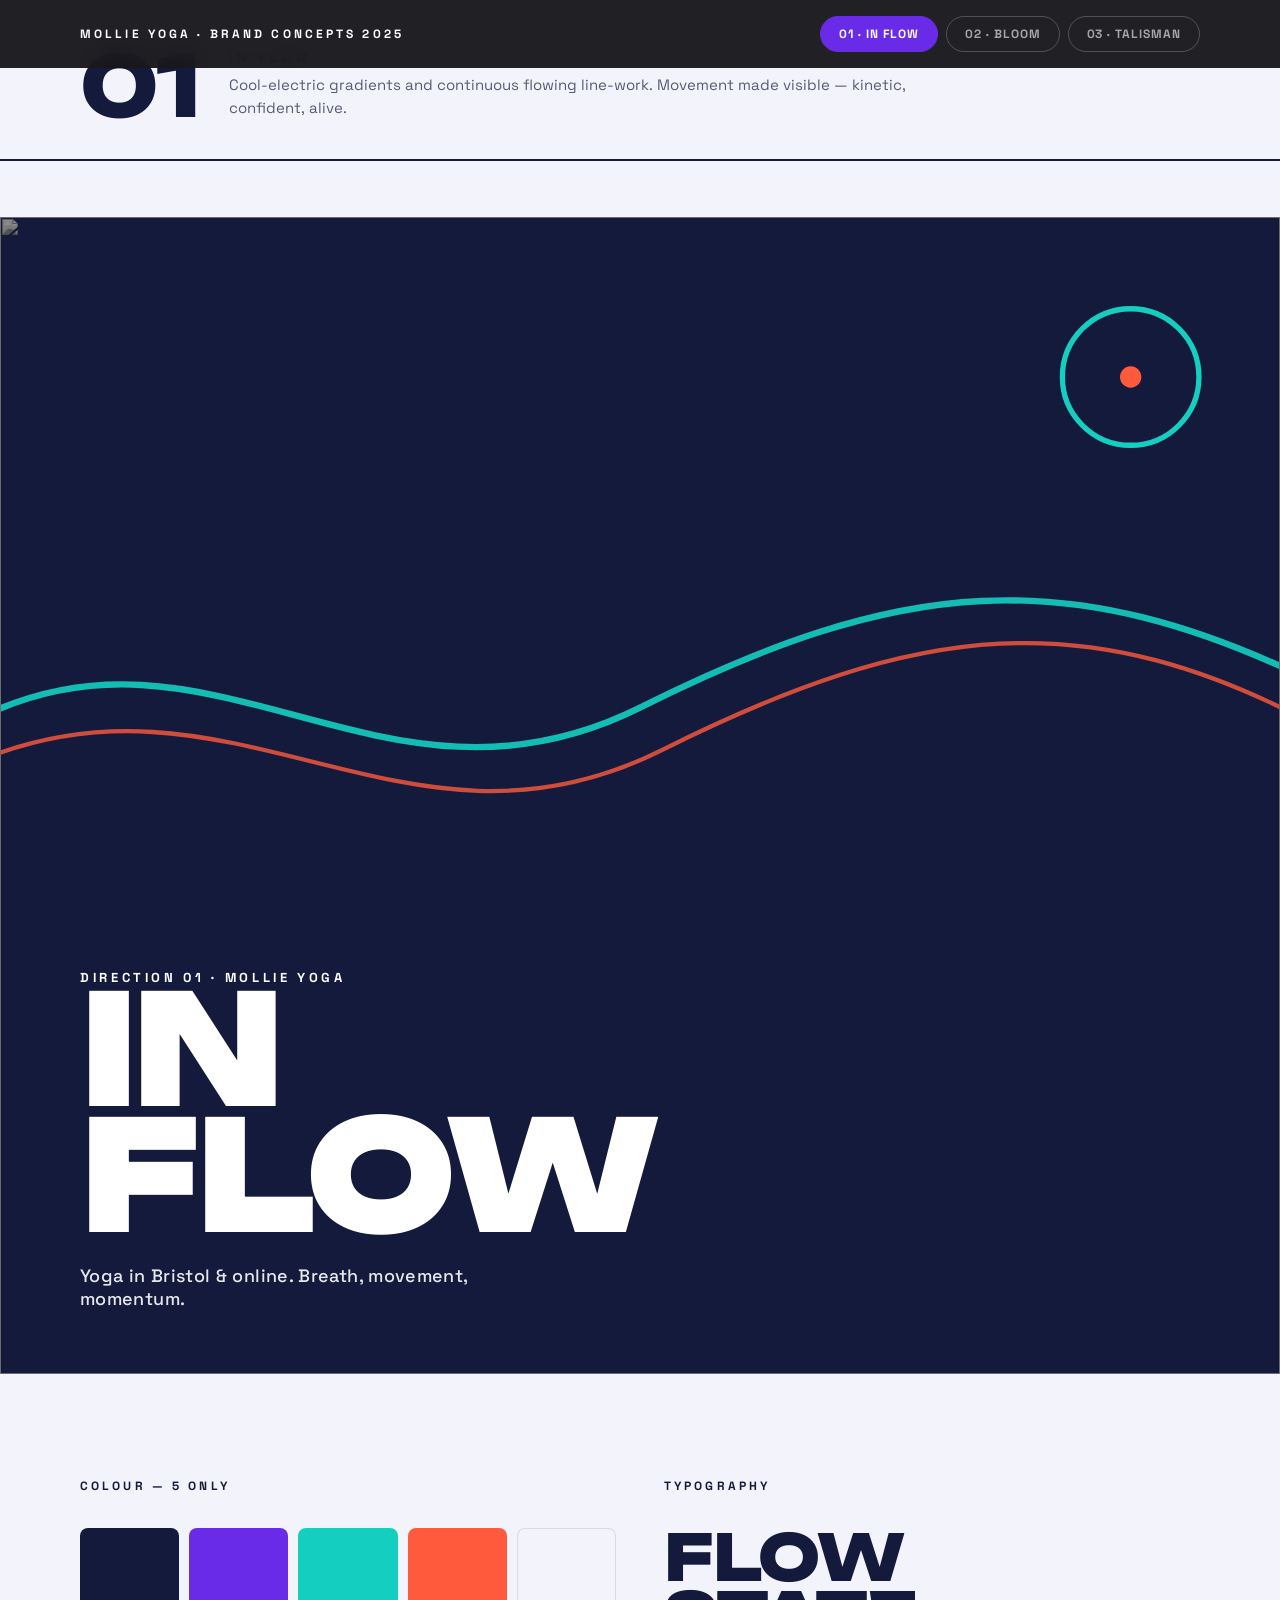
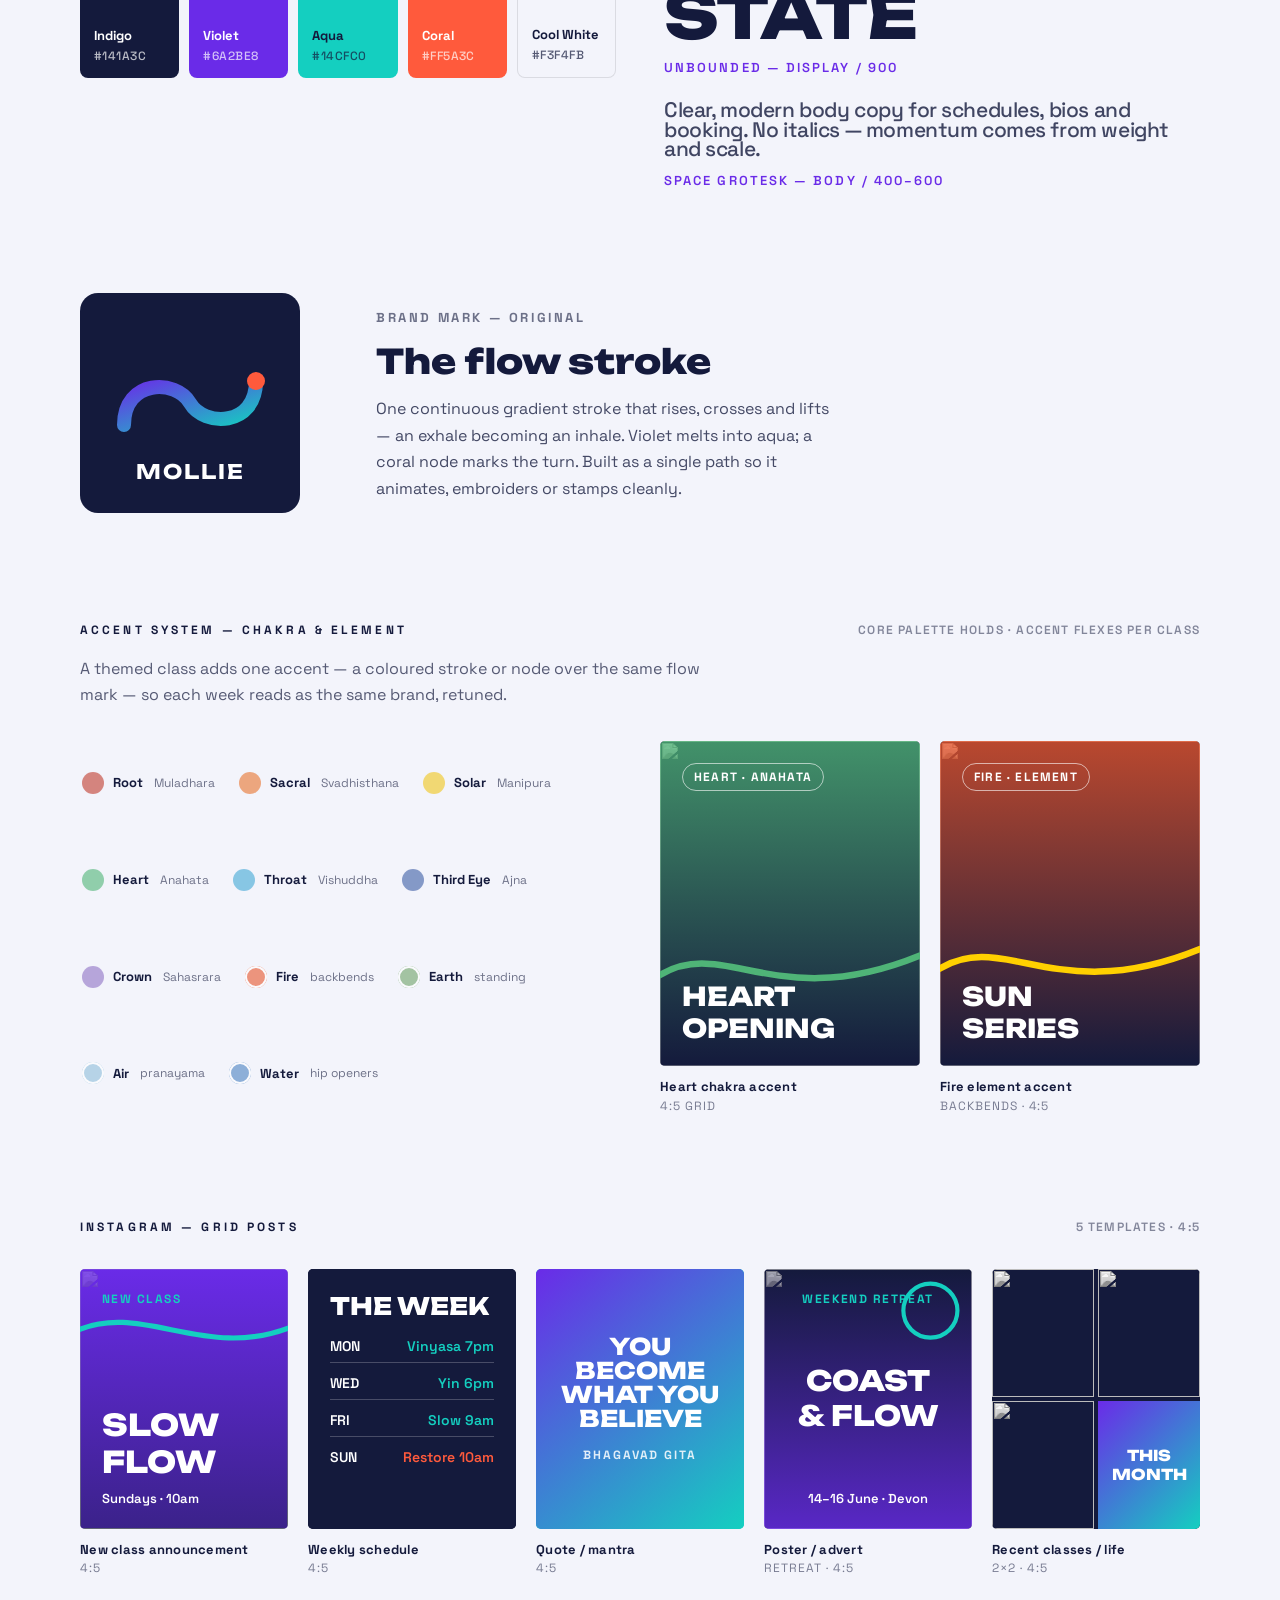
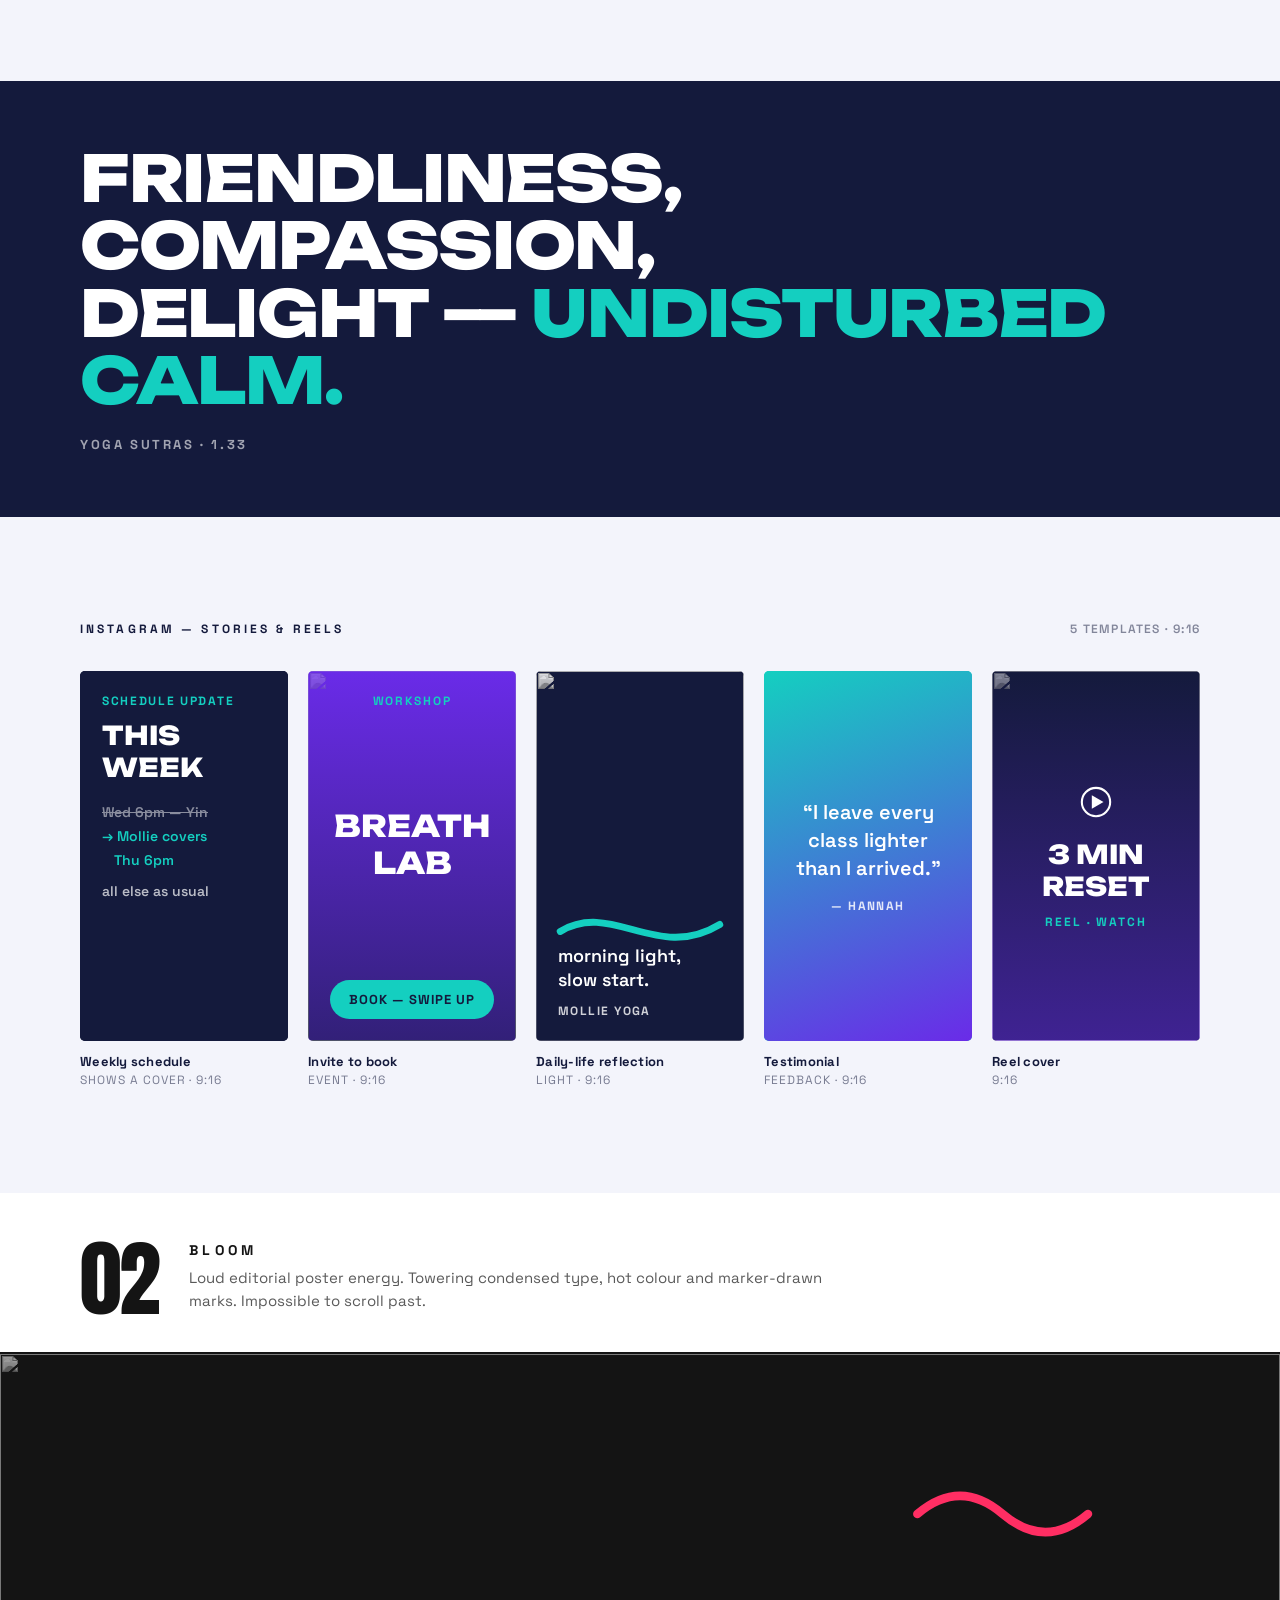
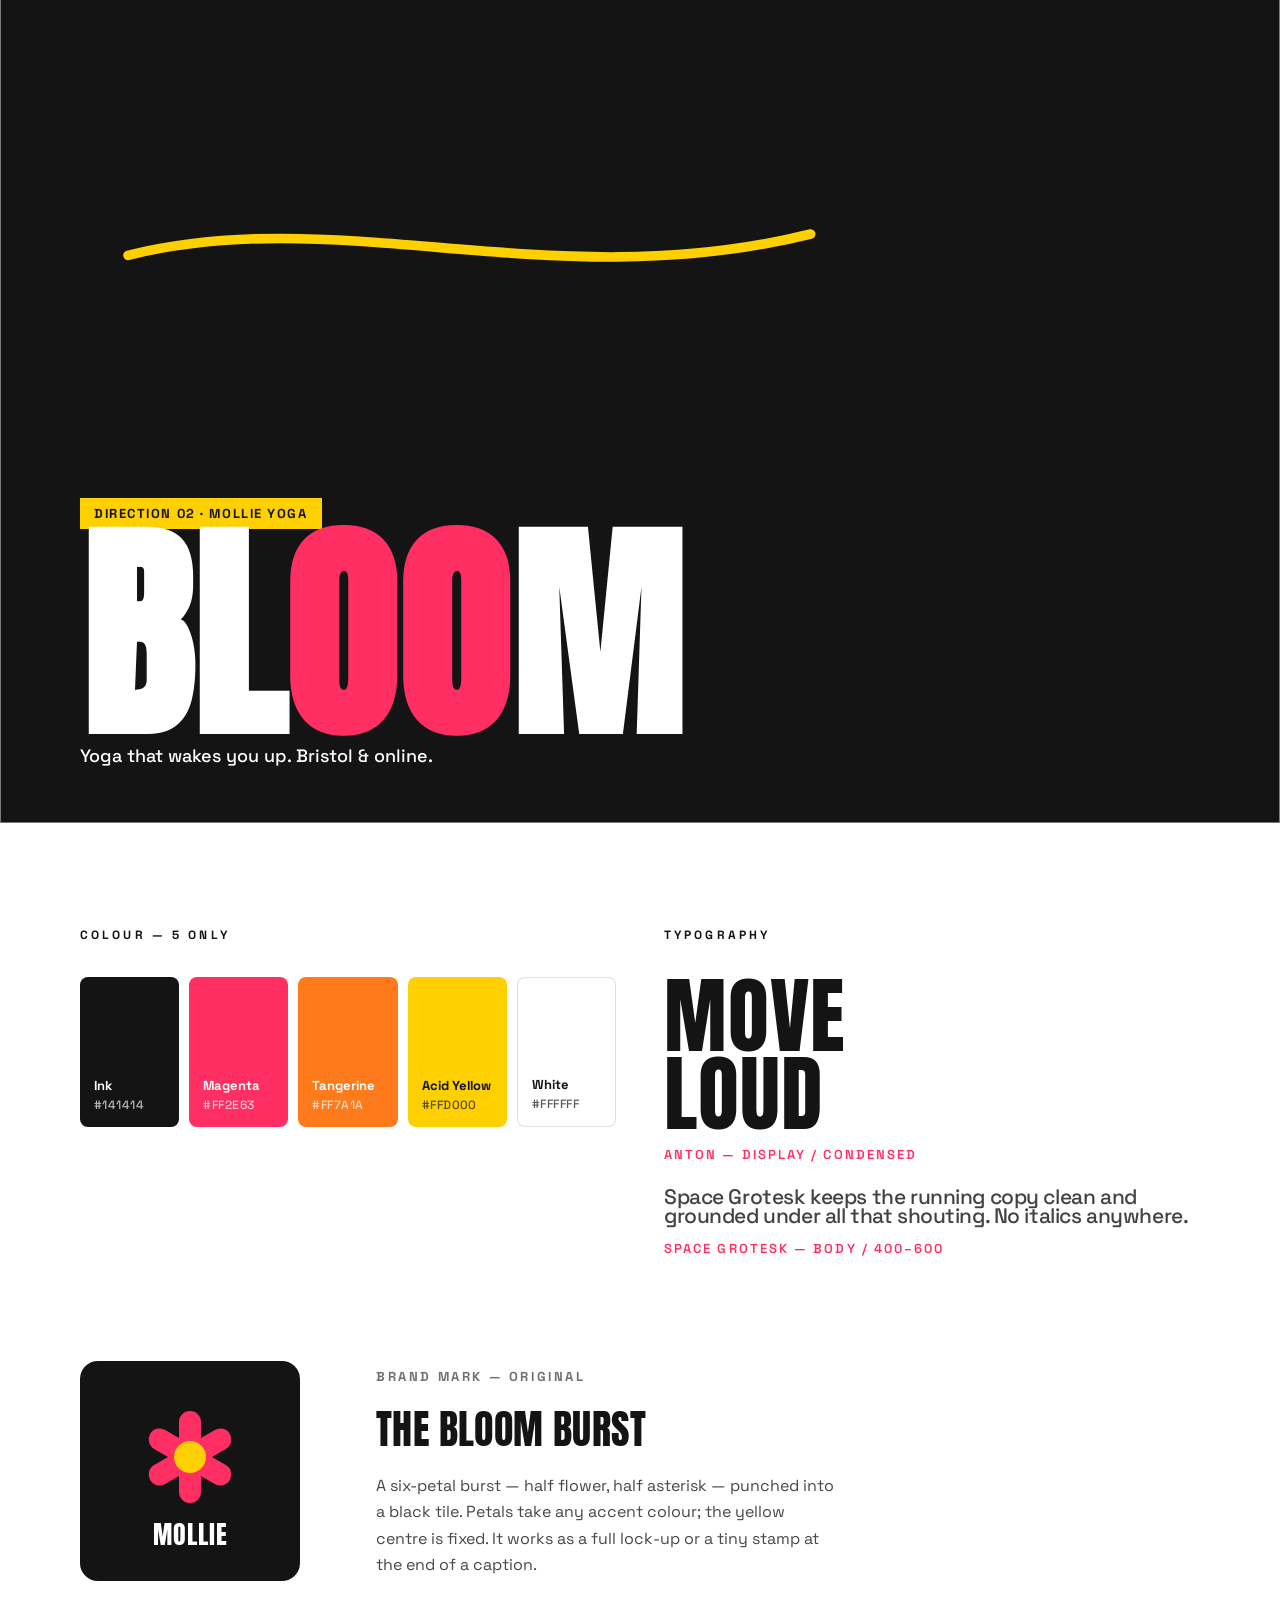
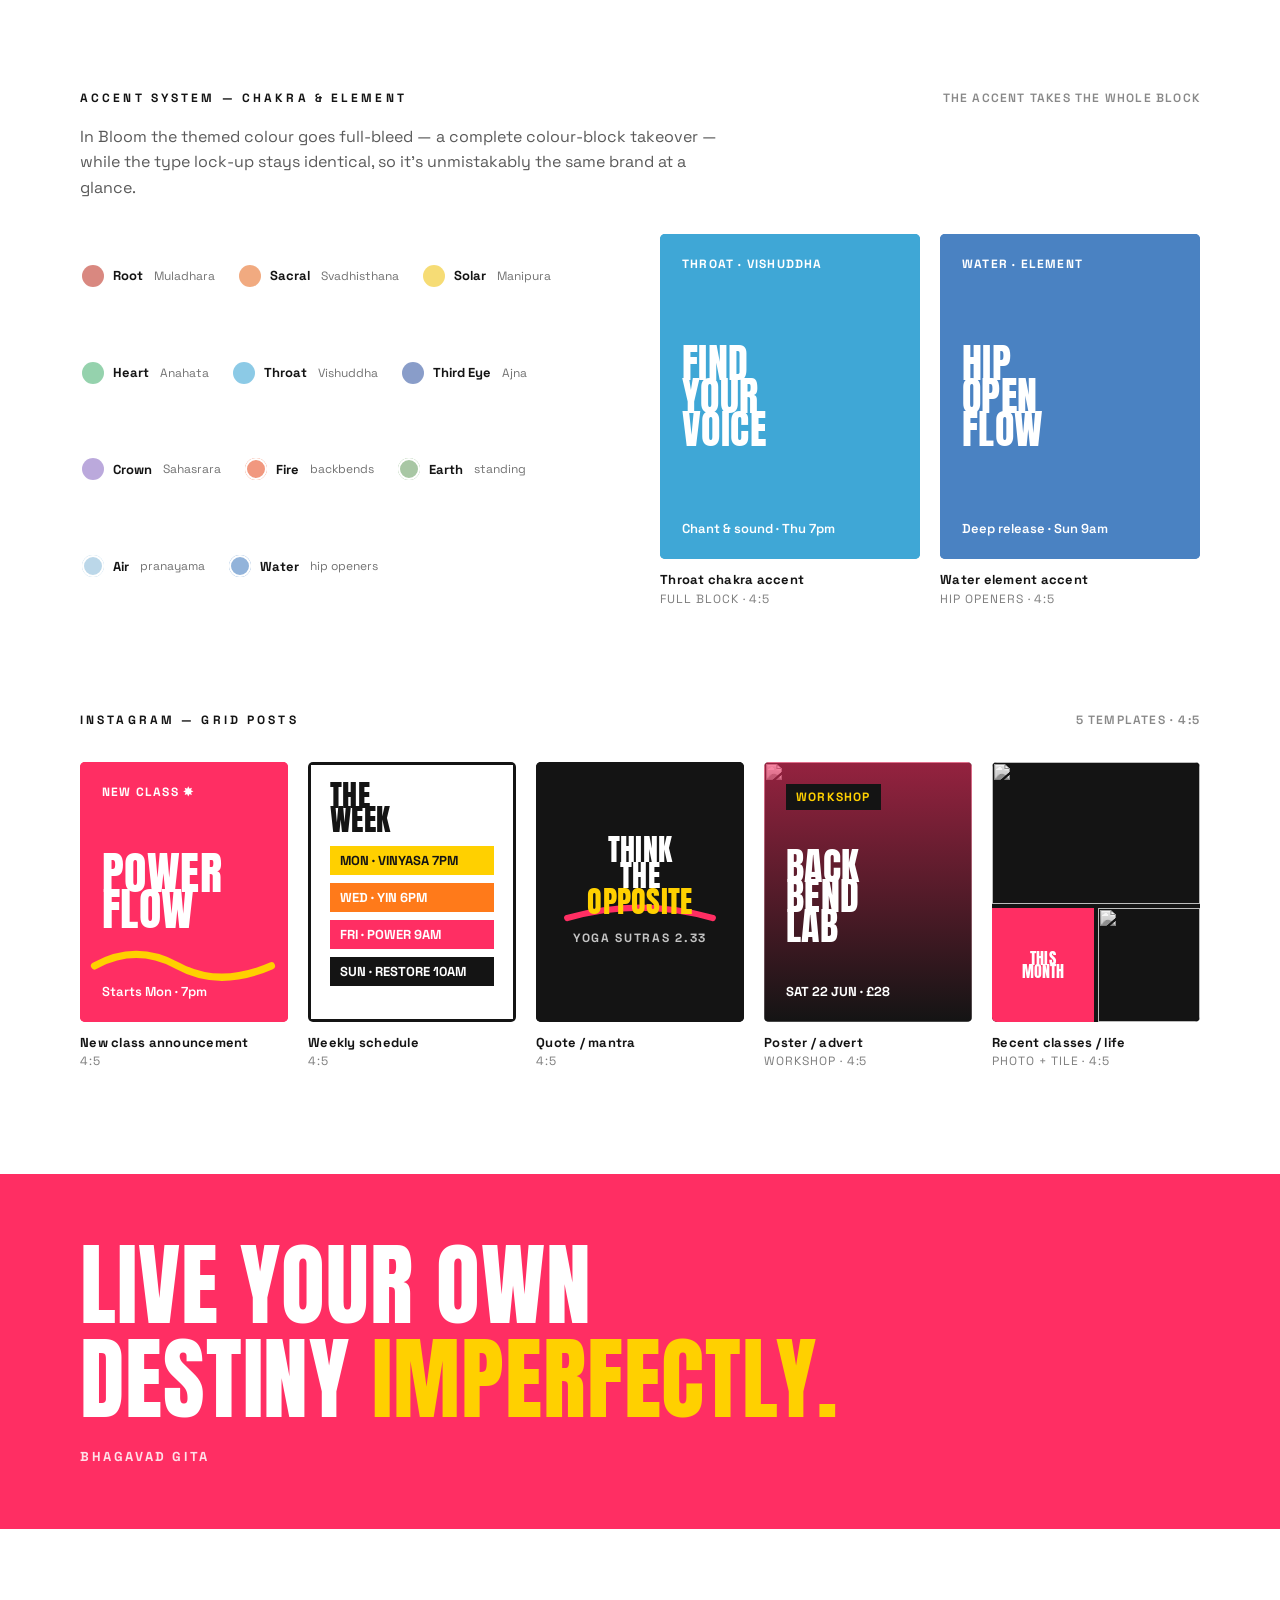
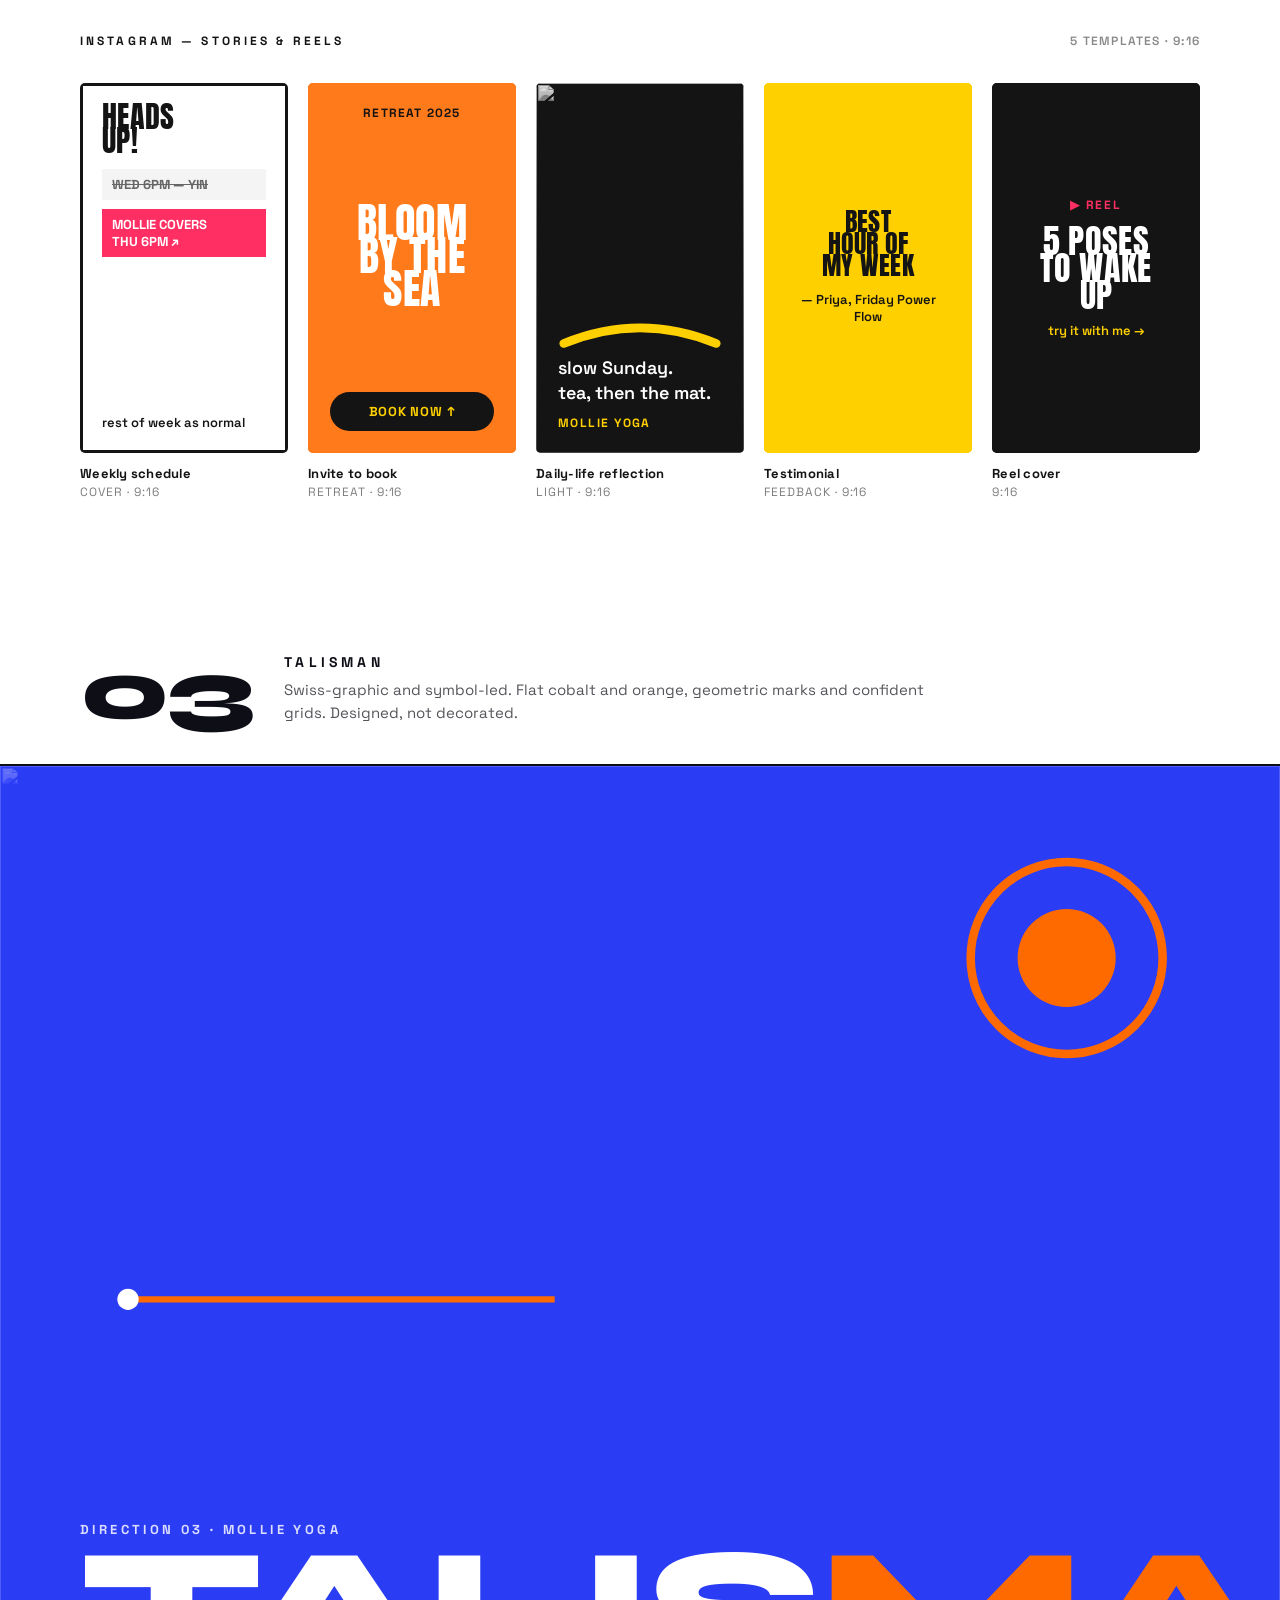
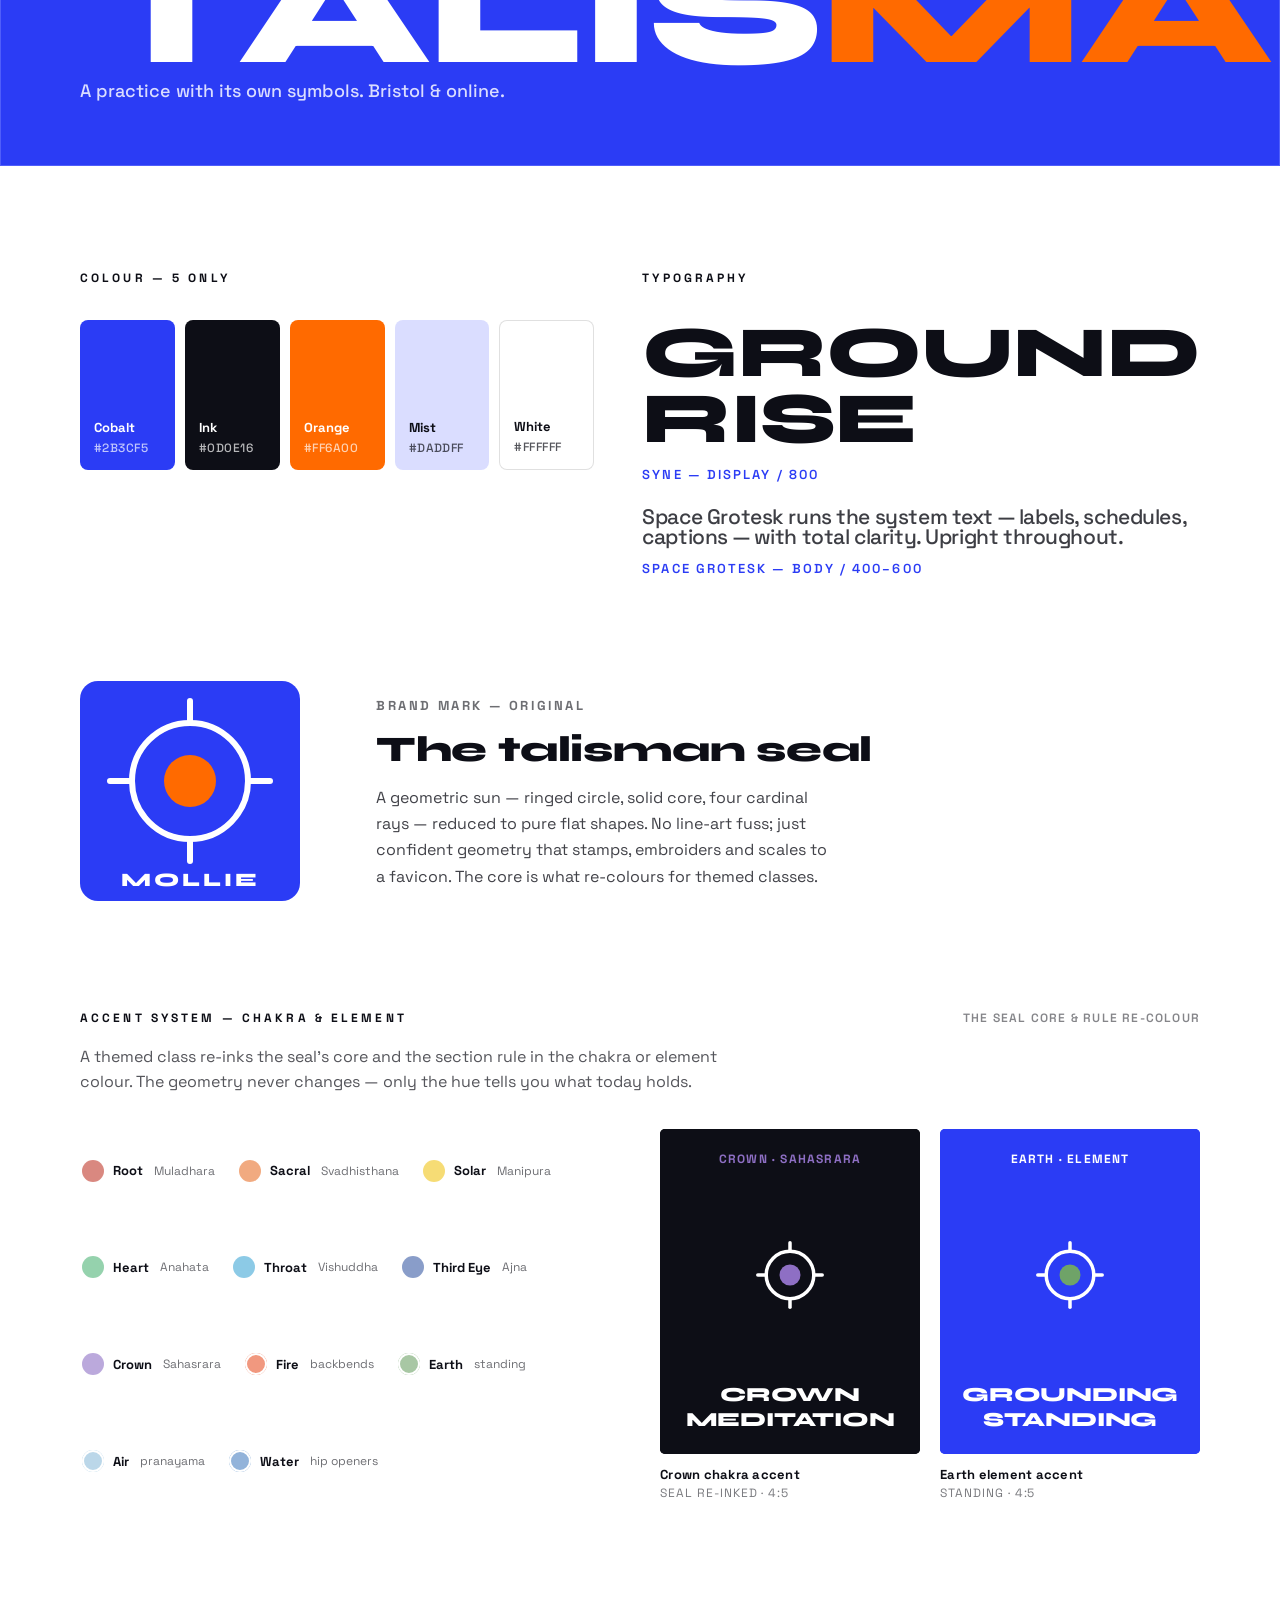
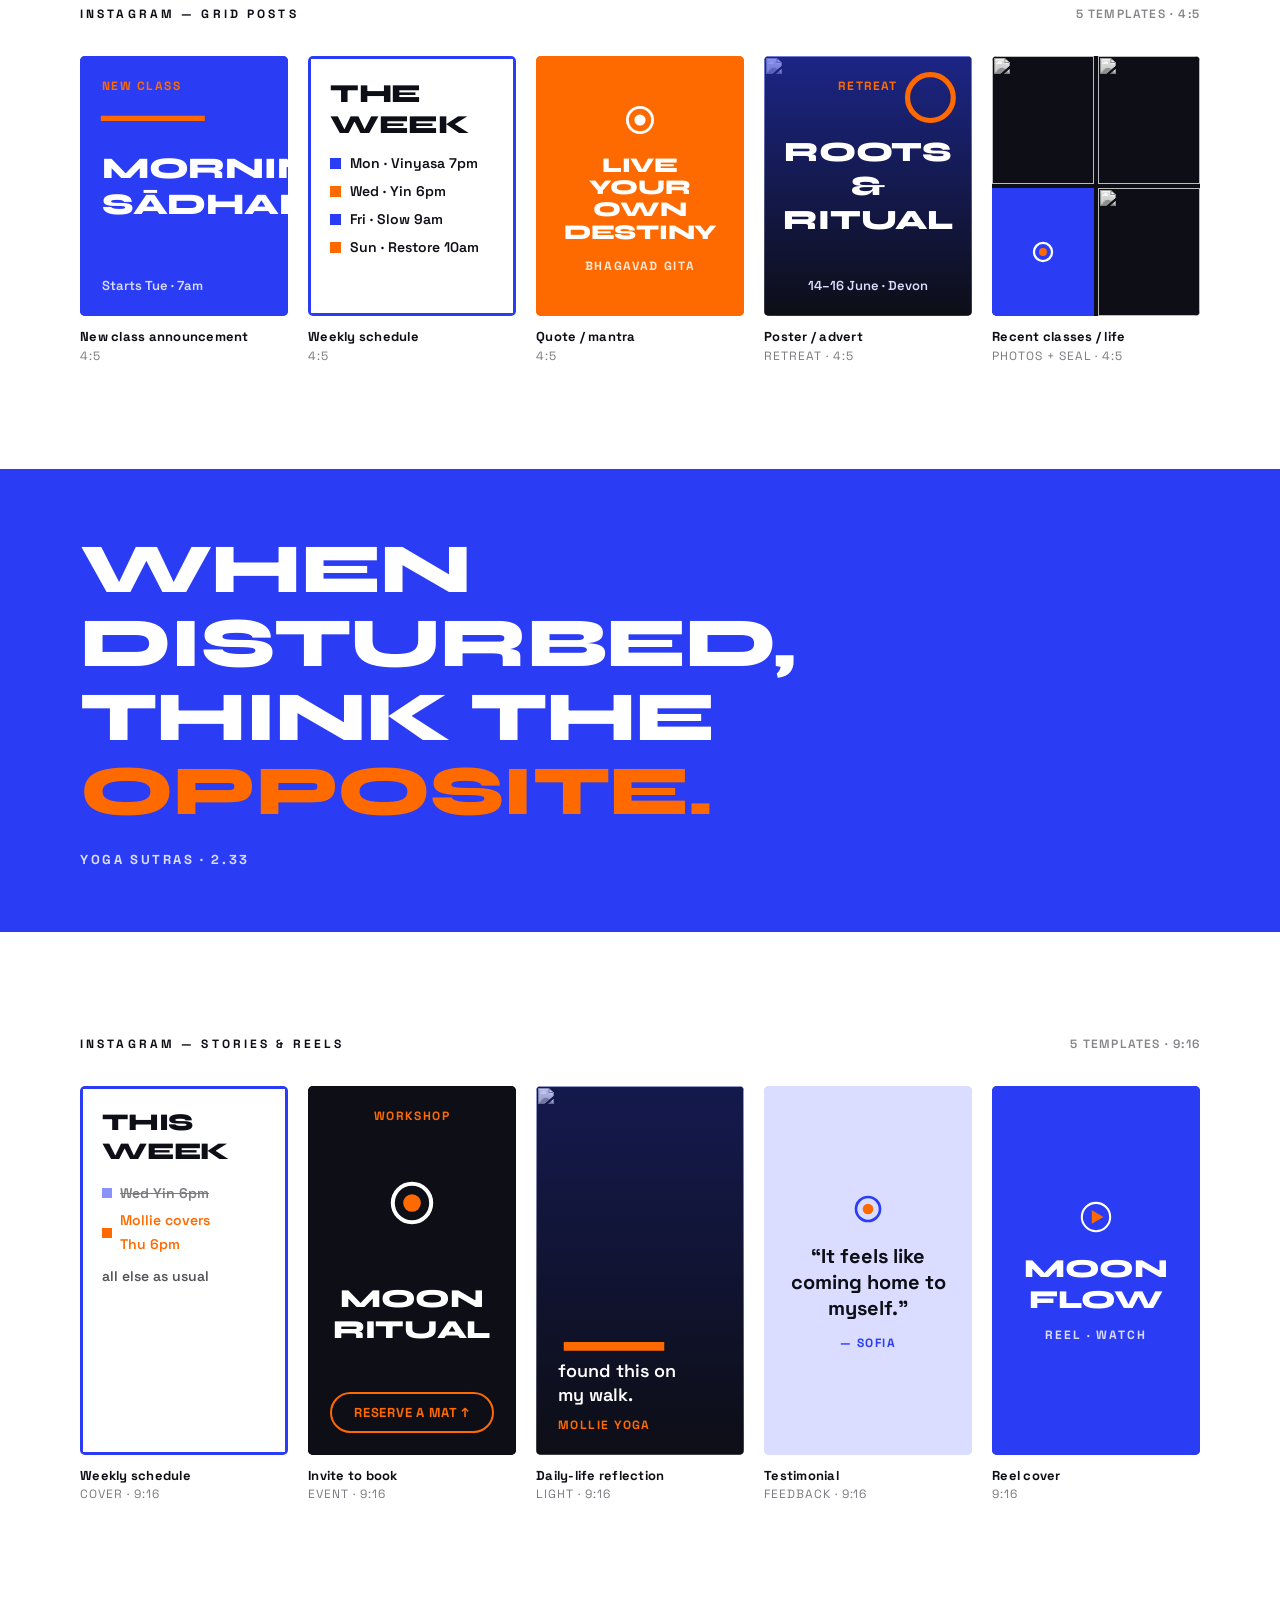
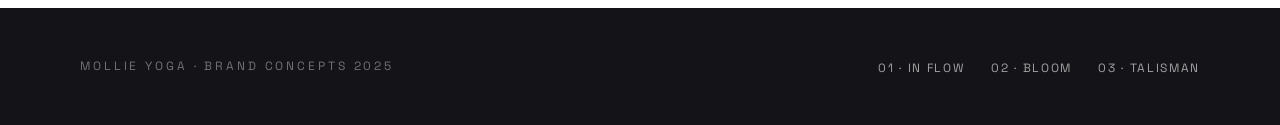
==== commit 0a8a6405: "Polish to presentation-ready deck: legibility, grid, bold type, photo-as-base Craft-and-cohesion ove" ====
--- a/index.html
+++ b/index.html
@@ -6,176 +6,155 @@
 <title>Mollie Yoga — Brand Concepts 2025</title>
 <link rel="preconnect" href="https://fonts.googleapis.com">
 <link rel="preconnect" href="https://fonts.gstatic.com" crossorigin>
-<link href="https://fonts.googleapis.com/css2?family=Fraunces:ital,opsz,wght@0,9..144,300;0,9..144,400;0,9..144,600;1,9..144,300;1,9..144,400;1,9..144,600;1,9..144,700&family=Space+Grotesk:wght@300;400;500;600;700&family=Bricolage+Grotesque:opsz,wght@12..96,300;12..96,500;12..96,700;12..96,800&family=Spectral:ital,wght@0,300;0,400;1,300;1,400&family=Syne:wght@400;600;700;800&family=DM+Sans:ital,opsz,wght@0,9..40,300;0,9..40,400;0,9..40,500;0,9..40,700;1,9..40,400&family=Space+Mono:wght@400;700&display=swap" rel="stylesheet">
+<link href="https://fonts.googleapis.com/css2?family=Anton&family=Syne:wght@600;700;800&family=Unbounded:wght@400;600;700;800;900&family=Space+Grotesk:wght@400;500;600;700&display=swap" rel="stylesheet">
 <style>
 *,*::before,*::after{margin:0;padding:0;box-sizing:border-box;}
 html{scroll-behavior:smooth;}
-body{background:#e9e6df;font-family:'Space Grotesk',sans-serif;overflow-x:hidden;color:#222;}
+body{background:#d9d9d4;font-family:'Space Grotesk',sans-serif;color:#16161c;-webkit-font-smoothing:antialiased;}
 img{display:block;max-width:100%;height:auto;}
 
-/* ── NAV ── */
-.nav{position:fixed;top:0;left:0;right:0;z-index:200;display:flex;align-items:center;justify-content:space-between;padding:13px 40px;background:rgba(252,251,248,.9);backdrop-filter:blur(16px);border-bottom:1px solid rgba(0,0,0,.07);}
-.nav-brand{font-size:11px;font-weight:600;letter-spacing:.3em;text-transform:uppercase;color:rgba(0,0,0,.5);}
-.nav-tabs{display:flex;gap:6px;}
-.nav-tabs a{padding:7px 16px;border-radius:100px;font-size:11px;font-weight:600;letter-spacing:.08em;text-transform:uppercase;text-decoration:none;border:1px solid rgba(0,0,0,.16);color:rgba(0,0,0,.55);transition:all .2s;}
-.nav-tabs a.t1:hover,.nav-tabs a.t1.active{background:#6f6cc4;border-color:#6f6cc4;color:#fff;}
-.nav-tabs a.t2:hover,.nav-tabs a.t2.active{background:#ff7a33;border-color:#ff7a33;color:#fff;}
-.nav-tabs a.t3:hover,.nav-tabs a.t3.active{background:#6fa368;border-color:#6fa368;color:#fff;}
-
-/* ── CONCEPT LABEL ── */
-.concept-label{display:flex;align-items:center;gap:22px;padding:38px 80px 0;}
-.concept-label .num{font-size:10px;font-weight:700;letter-spacing:.34em;text-transform:uppercase;opacity:.4;white-space:nowrap;}
-.concept-label .rule{flex:1;height:1px;background:currentColor;opacity:.14;}
-.concept-label .title{font-size:10px;font-weight:600;letter-spacing:.22em;text-transform:uppercase;opacity:.4;white-space:nowrap;}
-
-/* ── SHARED COMPONENTS ── */
-.eyebrow{font-size:10px;font-weight:700;letter-spacing:.34em;text-transform:uppercase;}
-.sec{padding:64px 80px;}
-.sec-head{display:flex;justify-content:space-between;align-items:baseline;gap:20px;margin-bottom:8px;}
-.sec-note{font-size:11px;letter-spacing:.04em;opacity:.5;text-align:right;}
-.sec-lead{font-size:14px;line-height:1.65;max-width:620px;margin:14px 0 38px;opacity:.62;}
-.grid5{display:grid;grid-template-columns:repeat(5,1fr);gap:18px;}
-@media(max-width:1150px){.grid5{grid-template-columns:repeat(2,1fr);}}
-.card .cap{margin-top:9px;font-size:9.5px;letter-spacing:.13em;text-transform:uppercase;opacity:.5;line-height:1.45;}
-.card .cap b{display:block;font-weight:700;letter-spacing:.09em;opacity:.92;margin-bottom:2px;}
-.post{aspect-ratio:4/5;border-radius:6px;overflow:hidden;position:relative;}
-.story{aspect-ratio:9/16;border-radius:12px;overflow:hidden;position:relative;}
-.fill{position:absolute;inset:0;width:100%;height:100%;object-fit:cover;}
-.ov{position:absolute;inset:0;}
-.pp{position:absolute;inset:0;padding:18px;display:flex;flex-direction:column;}
-.sp{position:absolute;inset:0;padding:16px 14px;display:flex;flex-direction:column;}
-
-/* palette swatch row */
-.swrow{display:flex;gap:8px;}
-.sw{flex:1;height:128px;border-radius:8px;padding:12px;display:flex;flex-direction:column;justify-content:flex-end;}
-.sw .nm{font-size:11px;font-weight:700;line-height:1.15;}
-.sw .hx{font-family:'Space Mono',monospace;font-size:9px;opacity:.7;margin-top:3px;}
-
-/* accent rails */
-.rail{display:flex;gap:18px;flex-wrap:wrap;}
-.chip{display:flex;align-items:center;gap:9px;font-size:11px;line-height:1.2;}
-.chip .dot{width:20px;height:20px;border-radius:50%;flex:0 0 auto;box-shadow:inset 0 0 0 1px rgba(0,0,0,.08);}
-.chip .cl b{display:block;font-weight:700;font-size:11px;}
-.chip .cl span{font-size:9.5px;opacity:.55;}
-
-/* type specimen */
-.spec-id{font-size:10px;letter-spacing:.26em;text-transform:uppercase;margin-top:8px;opacity:.6;}
-
-@keyframes spin{to{transform:rotate(360deg);}}
-
-/* divider */
-.sep{height:1px;}
-
-/* ══════════════════════════════════════════════════════════════
-   01 · IN FLOW  — quiet / flowing / photography-led
-   Light: mist · periwinkle · lilac · sky-mint · peach
-   Fraunces italic + Space Grotesk
-══════════════════════════════════════════════════════════════ */
-#c1{
-  --ground:#f1eff9; --ground2:#e7e9f6; --ink:#403a59; --soft:rgba(64,58,89,.55);
-  --lilac:#c5b8ea; --peri:#a6b5ee; --mint:#a9dcc8; --peach:#f7c8a4; --iris:#6f6cc4;
-  background:var(--ground);color:var(--ink);
+/* ============ TOKENS ============ */
+:root{
+  --mx:80px;             /* page margin */
+  --rhythm:104px;        /* section vertical rhythm */
+  --gap:20px;            /* grid gap */
+  --fs-ey:12px;          /* eyebrow */
+  --fs-cap:13px;         /* captions */
+  --fs-body:16px;        /* body */
 }
-#c1 .concept-label{color:var(--ink);}
-#c1 .sec-note,#c1 .sec-lead{color:var(--soft);}
-
-.c1-hero{position:relative;min-height:92vh;display:grid;grid-template-columns:1.05fr .95fr;margin-top:52px;background:
-  radial-gradient(120% 90% at 8% 0%, #e9e2f7 0%, transparent 60%),
-  radial-gradient(120% 110% at 100% 100%, #dcecea 0%, transparent 55%),
-  linear-gradient(135deg,#f1eff9,#e7edf6);}
-.c1-hero .copy{display:flex;flex-direction:column;justify-content:center;padding:80px 64px 80px 80px;}
-.c1-hero .eyebrow{color:var(--iris);margin-bottom:26px;}
-.c1-hero h1{font-family:'Fraunces';font-style:italic;font-weight:300;font-size:clamp(64px,8vw,118px);line-height:.92;letter-spacing:-.02em;color:var(--ink);}
-.c1-hero .lede{margin-top:30px;font-size:17px;font-weight:300;line-height:1.7;max-width:380px;color:var(--soft);}
-.c1-hero .row{margin-top:40px;display:flex;align-items:center;gap:22px;}
-.c1-hero .cta{padding:14px 30px;border-radius:100px;background:var(--iris);color:#fff;font-size:11px;font-weight:600;letter-spacing:.16em;text-transform:uppercase;text-decoration:none;}
-.c1-hero .ctas{font-size:11px;letter-spacing:.18em;text-transform:uppercase;color:var(--soft);}
-.c1-hero .art{position:relative;overflow:hidden;}
-.c1-hero .art img{position:absolute;inset:0;width:100%;height:100%;object-fit:cover;}
-.c1-hero .art .wash{position:absolute;inset:0;background:linear-gradient(180deg,rgba(166,181,238,.25),rgba(169,220,200,.12) 60%,rgba(247,200,164,.22));mix-blend-mode:soft-light;}
-.c1-hero .art .edge{position:absolute;inset:0;background:linear-gradient(90deg,var(--ground) 0%,transparent 18%);}
-
-.c1-twocol{display:grid;grid-template-columns:1fr 1fr;}
-.c1-twocol .pal{padding:64px 50px 64px 80px;}
-.c1-twocol .typ{padding:64px 80px 64px 50px;border-left:1px solid rgba(64,58,89,.1);}
-.c1-typ-a{font-family:'Fraunces';font-style:italic;font-weight:300;font-size:62px;line-height:.92;letter-spacing:-.01em;margin-bottom:8px;}
-.c1-typ-b{font-family:'Space Grotesk';font-weight:300;font-size:20px;line-height:1.5;color:var(--soft);margin-top:22px;}
-
-/* ══════════════════════════════════════════════════════════════
-   02 · BLOOM  — loud / bold editorial / type as graphic mass
-   Light: butter · tangerine · marigold · lime · cobalt · grape
-   Bricolage Grotesque + Spectral italic
-══════════════════════════════════════════════════════════════ */
-#c2{
-  --ground:#fff6e6; --ink:#2a2438; --soft:rgba(42,36,56,.6);
-  --tang:#ff7a33; --mari:#ffb13c; --lime:#8cc63f; --cobalt:#3a5bd9; --grape:#7c4fcb;
-  background:var(--ground);color:var(--ink);
-}
-#c2 .concept-label{color:var(--ink);}
-#c2 .sec-note,#c2 .sec-lead{color:var(--soft);}
-
-.c2-hero{position:relative;min-height:96vh;overflow:hidden;background:var(--ground);}
-.c2-hero .blocks{position:absolute;inset:0;display:grid;grid-template-columns:repeat(6,1fr);grid-template-rows:repeat(4,1fr);}
-.c2-hero .blocks span{display:block;}
-.c2-hero .stage{position:relative;z-index:3;height:96vh;min-height:680px;display:flex;flex-direction:column;justify-content:center;padding:0 80px;}
-.c2-hero .eyebrow{color:var(--tang);margin-bottom:22px;}
-.c2-hero h1{font-family:'Bricolage Grotesque';font-weight:800;font-size:clamp(72px,13vw,210px);line-height:.82;letter-spacing:-.05em;color:var(--ink);}
-.c2-hero h1 em{font-family:'Spectral';font-style:italic;font-weight:300;font-size:.42em;letter-spacing:0;color:var(--tang);}
-.c2-hero .sub{margin-top:26px;font-family:'Spectral';font-style:italic;font-weight:300;font-size:22px;color:var(--soft);max-width:520px;}
-.c2-hero .cta{margin-top:40px;display:inline-block;width:fit-content;padding:15px 34px;background:var(--ink);color:var(--ground);font-family:'Bricolage Grotesque';font-weight:700;font-size:12px;letter-spacing:.1em;text-transform:uppercase;text-decoration:none;border-radius:3px;}
-
-.c2-twocol{display:grid;grid-template-columns:1fr 1fr;}
-.c2-twocol .pal{padding:64px 50px 64px 80px;}
-.c2-twocol .typ{padding:64px 80px 64px 50px;}
-.c2-typ-a{font-family:'Bricolage Grotesque';font-weight:800;font-size:clamp(54px,6vw,84px);line-height:.86;letter-spacing:-.04em;}
-.c2-typ-b{font-family:'Spectral';font-style:italic;font-weight:300;font-size:24px;color:var(--soft);margin-top:18px;}
-
-/* ══════════════════════════════════════════════════════════════
-   03 · TALISMAN — crafted / illustrative / symbol-led
-   Light: warm paper · sage · soft-blue · lavender · ochre
-   Syne + DM Sans
-══════════════════════════════════════════════════════════════ */
-#c3{
-  --ground:#efeae0; --ink:#34433a; --soft:rgba(52,67,58,.6);
-  --sage:#93b08c; --blue:#86a9c7; --lav:#9e8cc4; --amber:#e3a23e; --pine:#41674f;
-  background:var(--ground);color:var(--ink);
-}
-#c3 .concept-label{color:var(--ink);}
-#c3 .sec-note,#c3 .sec-lead{color:var(--soft);}
-#c3 .sec{font-family:'DM Sans';}
-
-.c3-hero{position:relative;min-height:94vh;display:flex;flex-direction:column;align-items:center;justify-content:center;text-align:center;padding:120px 80px 70px;background:
-  radial-gradient(70% 60% at 50% 36%, #f4f0e8 0%, transparent 70%), var(--ground);overflow:hidden;}
-.c3-hero .tagline{font-family:'DM Sans';font-size:10px;font-weight:500;letter-spacing:.34em;text-transform:uppercase;color:var(--soft);margin-bottom:30px;}
-.c3-hero h1{font-family:'Syne';font-weight:800;font-size:clamp(52px,7vw,104px);line-height:.92;letter-spacing:-.02em;color:var(--ink);}
-.c3-hero h1 span{color:var(--amber);}
-.c3-hero .lede{margin-top:26px;font-family:'DM Sans';font-size:16px;line-height:1.7;max-width:460px;color:var(--soft);}
-.c3-hero .hctas{margin-top:38px;display:flex;gap:12px;justify-content:center;}
-.c3-cta-p{padding:14px 32px;background:var(--pine);color:#f4f1ea;font-family:'Syne';font-weight:700;font-size:12px;letter-spacing:.08em;text-transform:uppercase;text-decoration:none;border-radius:4px;}
-.c3-cta-s{padding:14px 32px;border:1.5px solid rgba(52,67,58,.3);color:var(--ink);font-family:'Syne';font-weight:600;font-size:12px;letter-spacing:.08em;text-transform:uppercase;text-decoration:none;border-radius:4px;}
-.c3-hero .frame{position:absolute;inset:24px;border:1px solid rgba(52,67,58,.16);border-radius:8px;pointer-events:none;}
-
-.c3-twocol{display:grid;grid-template-columns:1fr 1fr;}
-.c3-twocol .pal{padding:64px 50px 64px 80px;}
-.c3-twocol .typ{padding:64px 80px 64px 50px;border-left:1px solid rgba(52,67,58,.12);}
-.c3-typ-a{font-family:'Syne';font-weight:800;font-size:58px;line-height:.94;letter-spacing:-.02em;}
-.c3-typ-b{font-family:'DM Sans';font-size:18px;line-height:1.6;color:var(--soft);margin-top:20px;}
-
-/* card label band (used to title each mockup) */
-.band{display:flex;align-items:baseline;gap:14px;margin:46px 0 22px;}
-.band h3{font-size:13px;font-weight:700;letter-spacing:.18em;text-transform:uppercase;}
-.band .ln{flex:1;height:1px;background:currentColor;opacity:.12;}
-.band .rt{font-size:10px;letter-spacing:.14em;text-transform:uppercase;opacity:.45;}
-
-/* brand mark sec */
-.mark-sec{display:grid;grid-template-columns:auto 1fr;gap:70px;align-items:center;}
-.mark-sec h3{margin-bottom:14px;}
-.mark-sec p{font-size:15px;line-height:1.7;max-width:440px;opacity:.62;}
+@media(max-width:1100px){:root{--mx:32px;--rhythm:72px;}}
+
+/* ============ NAV ============ */
+.nav{position:fixed;top:0;left:0;right:0;z-index:300;display:flex;align-items:center;justify-content:space-between;padding:16px var(--mx);background:rgba(20,20,24,.94);backdrop-filter:blur(14px);}
+.nav-brand{font-size:var(--fs-ey);font-weight:700;letter-spacing:.26em;text-transform:uppercase;color:#fff;}
+.nav-tabs{display:flex;gap:8px;}
+.nav-tabs a{padding:9px 18px;border-radius:100px;font-size:var(--fs-ey);font-weight:700;letter-spacing:.08em;text-transform:uppercase;text-decoration:none;color:rgba(255,255,255,.6);border:1.5px solid rgba(255,255,255,.22);transition:all .18s;}
+.nav-tabs a.t1:hover,.nav-tabs a.t1.active{background:#6a2be8;border-color:#6a2be8;color:#fff;}
+.nav-tabs a.t2:hover,.nav-tabs a.t2.active{background:#ff2e63;border-color:#ff2e63;color:#fff;}
+.nav-tabs a.t3:hover,.nav-tabs a.t3.active{background:#2b3cf5;border-color:#2b3cf5;color:#fff;}
+
+/* ============ CONCEPT HEADER (consistent) ============ */
+.chead{padding:48px var(--mx) 40px;display:grid;grid-template-columns:auto 1fr;column-gap:32px;row-gap:8px;align-items:end;border-bottom:2px solid currentColor;}
+.chead .cnum{font-family:'Unbounded',sans-serif;font-weight:800;font-size:84px;line-height:.8;letter-spacing:-.04em;grid-row:span 2;}
+.chead .cname{font-weight:700;font-size:14px;letter-spacing:.3em;text-transform:uppercase;align-self:end;}
+.chead .cdesc{font-size:15px;line-height:1.5;max-width:680px;opacity:.7;}
+
+/* ============ SHARED SECTION ============ */
+.section{padding:var(--rhythm) var(--mx);}
+.shead{display:flex;align-items:baseline;justify-content:space-between;gap:20px;margin-bottom:34px;}
+.shead .eyebrow{font-size:var(--fs-ey);font-weight:700;letter-spacing:.26em;text-transform:uppercase;}
+.shead .note{font-size:var(--fs-ey);font-weight:600;letter-spacing:.1em;text-transform:uppercase;opacity:.5;}
+.lead{font-size:var(--fs-body);line-height:1.6;max-width:640px;margin:-16px 0 34px;opacity:.7;}
+
+/* grids */
+.g5{display:grid;grid-template-columns:repeat(5,1fr);gap:var(--gap);}
+.g4{display:grid;grid-template-columns:repeat(4,1fr);gap:var(--gap);}
+.g2{display:grid;grid-template-columns:1fr 1fr;gap:48px;}
+@media(max-width:1100px){.g5{grid-template-columns:repeat(2,1fr);}.g4{grid-template-columns:repeat(2,1fr);}.g2{grid-template-columns:1fr;gap:32px;}}
+
+/* card + caption */
+.card .cap{margin-top:12px;font-size:var(--fs-cap);line-height:1.4;}
+.card .cap b{display:block;font-weight:700;letter-spacing:.02em;}
+.card .cap span{opacity:.55;font-size:12px;letter-spacing:.08em;text-transform:uppercase;}
+
+/* PHOTO PLATE — plain photo base + branding on top */
+.plate{position:relative;overflow:hidden;border-radius:5px;background:var(--ac,#333);}
+.r45{aspect-ratio:4/5;}
+.r916{aspect-ratio:9/16;}
+.r11{aspect-ratio:1/1;}
+.r169{aspect-ratio:16/9;}
+.plate-img{position:absolute;inset:0;width:100%;height:100%;object-fit:cover;filter:grayscale(100%) contrast(1.06) brightness(.96);}
+.plate .wash{position:absolute;inset:0;}
+.plate .copy{position:absolute;inset:0;padding:22px;display:flex;flex-direction:column;z-index:3;}
+.plate .copy.center{align-items:center;justify-content:center;text-align:center;}
+.plate .art{position:absolute;inset:0;z-index:2;pointer-events:none;}
+
+/* palette swatches */
+.swatches{display:grid;grid-template-columns:repeat(5,1fr);gap:10px;}
+.sw{border-radius:8px;padding:14px;height:150px;display:flex;flex-direction:column;justify-content:flex-end;}
+.sw .nm{font-size:13px;font-weight:700;line-height:1.2;}
+.sw .hx{font-size:12px;font-weight:500;opacity:.7;margin-top:4px;letter-spacing:.04em;}
+
+/* type specimen block */
+.specimen .big{line-height:.92;letter-spacing:-.02em;}
+.specimen .id{font-size:13px;font-weight:600;letter-spacing:.16em;text-transform:uppercase;margin-top:14px;}
+.specimen .id+.big{margin-top:34px;}
+
+/* brand mark row */
+.markrow{display:grid;grid-template-columns:240px 1fr;gap:56px;align-items:center;}
+@media(max-width:1100px){.markrow{grid-template-columns:1fr;gap:28px;}}
+.markrow .desc h4{font-size:13px;font-weight:700;letter-spacing:.2em;text-transform:uppercase;opacity:.6;margin-bottom:14px;}
+.markrow .desc p{font-size:var(--fs-body);line-height:1.65;max-width:460px;opacity:.78;}
+
+/* accent dots */
+.accents{display:flex;flex-wrap:wrap;gap:14px 22px;}
+.acc{display:flex;align-items:center;gap:9px;}
+.acc .dot{width:22px;height:22px;border-radius:50%;flex:0 0 auto;}
+.acc b{font-size:13px;font-weight:700;}
+.acc span{font-size:12px;opacity:.6;margin-left:2px;}
+
+/* mantra band */
+.mantra{padding:64px var(--mx);}
+.mantra .q{line-height:1.05;letter-spacing:-.02em;}
+.mantra .src{font-size:13px;font-weight:700;letter-spacing:.2em;text-transform:uppercase;margin-top:22px;}
 
 /* footer */
-.foot{background:#1a1a1a;padding:40px 80px;display:flex;justify-content:space-between;align-items:center;flex-wrap:wrap;gap:16px;}
-.foot span{font-size:10px;letter-spacing:.28em;text-transform:uppercase;color:rgba(255,255,255,.28);}
-.foot a{font-size:10px;letter-spacing:.18em;text-transform:uppercase;color:rgba(255,255,255,.4);text-decoration:none;}
+.foot{background:#141418;padding:48px var(--mx);display:flex;justify-content:space-between;align-items:center;flex-wrap:wrap;gap:16px;}
+.foot span{font-size:var(--fs-ey);letter-spacing:.24em;text-transform:uppercase;color:rgba(255,255,255,.4);}
+.foot a{font-size:var(--fs-ey);letter-spacing:.14em;text-transform:uppercase;color:rgba(255,255,255,.6);text-decoration:none;margin-left:22px;}
+
+/* ====================================================================
+   01 · IN FLOW — cool electric · kinetic gradients + flowing line-work
+   Palette: Indigo #141A3C · Cool White #F3F4FB · Violet #6A2BE8 · Aqua #14CFC0 · Coral #FF5A3C
+   Type: Unbounded (display) + Space Grotesk (body)
+==================================================================== */
+#c1{--ink:#141a3c;--paper:#f3f4fb;--violet:#6a2be8;--aqua:#14cfc0;--coral:#ff5a3c;background:var(--paper);color:var(--ink);}
+#c1 .chead{color:var(--ink);}
+#c1 h2,#c1 h3,#c1 .disp{font-family:'Unbounded',sans-serif;font-weight:800;}
+
+.c1-hero{position:relative;min-height:640px;border-radius:0;overflow:hidden;background:var(--ink);margin-top:56px;}
+.c1-hero .plate-img{filter:grayscale(100%) contrast(1.1) brightness(.55);}
+.c1-hero .wash{background:linear-gradient(115deg,rgba(106,43,232,.86) 0%,rgba(20,26,60,.5) 45%,rgba(20,207,192,.5) 100%);}
+.c1-hero .copy{padding:64px var(--mx);justify-content:space-between;}
+.c1-hero .kick{font-size:13px;font-weight:700;letter-spacing:.28em;text-transform:uppercase;color:#fff;}
+.c1-hero h1{font-family:'Unbounded',sans-serif;font-weight:900;font-size:clamp(72px,12vw,164px);line-height:.82;letter-spacing:-.04em;color:#fff;}
+.c1-hero .tagline{font-size:18px;font-weight:500;letter-spacing:.02em;color:rgba(255,255,255,.9);max-width:420px;}
+
+/* ====================================================================
+   02 · BLOOM — hot pop poster · big condensed type + marker scribbles
+   Palette: Ink #141414 · White #FFFFFF · Magenta #FF2E63 · Tangerine #FF7A1A · Acid Yellow #FFD000
+   Type: Anton (display) + Space Grotesk (body)
+==================================================================== */
+#c2{--ink:#141414;--paper:#ffffff;--mag:#ff2e63;--tang:#ff7a1a;--yellow:#ffd000;background:var(--paper);color:var(--ink);}
+#c2 .chead{color:var(--ink);}
+#c2 .disp,#c2 h2,#c2 h3{font-family:'Anton',sans-serif;font-weight:400;text-transform:uppercase;letter-spacing:.01em;}
+
+.c2-hero{position:relative;min-height:640px;overflow:hidden;background:var(--ink);margin-top:0;}
+.c2-hero .plate-img{filter:grayscale(100%) contrast(1.15) brightness(.6);}
+.c2-hero .wash{background:linear-gradient(180deg,rgba(20,20,20,.35),rgba(20,20,20,.55));}
+.c2-hero .copy{padding:56px var(--mx);justify-content:center;}
+.c2-hero .kick{display:inline-block;width:fit-content;background:var(--yellow);color:var(--ink);font-size:13px;font-weight:700;letter-spacing:.12em;text-transform:uppercase;padding:7px 14px;}
+.c2-hero h1{font-family:'Anton',sans-serif;font-size:clamp(96px,18vw,280px);line-height:.78;text-transform:uppercase;color:#fff;letter-spacing:.005em;margin:18px 0;}
+.c2-hero h1 .mg{color:var(--mag);}
+.c2-hero .tagline{font-size:18px;font-weight:500;color:#fff;max-width:480px;}
+
+/* ====================================================================
+   03 · TALISMAN — Swiss graphic · flat shapes + geometric marks
+   Palette: Cobalt #2B3CF5 · Ink #0D0E16 · White #FFFFFF · Orange #FF6A00 · Mist #DADDFF
+   Type: Syne (display) + Space Grotesk (body)
+==================================================================== */
+#c3{--cobalt:#2b3cf5;--ink:#0d0e16;--paper:#ffffff;--orange:#ff6a00;--mist:#daddff;background:var(--paper);color:var(--ink);}
+#c3 .chead{color:var(--ink);}
+#c3 .disp,#c3 h2,#c3 h3{font-family:'Syne',sans-serif;font-weight:800;letter-spacing:-.01em;}
+
+.c3-hero{position:relative;min-height:640px;overflow:hidden;background:var(--cobalt);}
+.c3-hero .plate-img{filter:grayscale(100%) contrast(1.1) brightness(.7);mix-blend-mode:luminosity;opacity:.5;}
+.c3-hero .wash{background:linear-gradient(135deg,rgba(43,60,245,.6),rgba(13,14,22,.25));}
+.c3-hero .copy{padding:64px var(--mx);justify-content:space-between;}
+.c3-hero .kick{font-size:13px;font-weight:700;letter-spacing:.26em;text-transform:uppercase;color:var(--mist);}
+.c3-hero h1{font-family:'Syne',sans-serif;font-weight:800;font-size:clamp(80px,13vw,180px);line-height:.84;color:#fff;letter-spacing:-.02em;}
+.c3-hero h1 .o{color:var(--orange);}
+.c3-hero .tagline{font-size:18px;font-weight:500;color:var(--mist);max-width:440px;}
 </style>
 </head>
 <body>
@@ -190,911 +169,807 @@
   </div>
 </nav>
 
-<!-- ══════════════════════════════════════════════════════════════
+<!-- ════════════════════════════════════════════════════════════════
      01 · IN FLOW
-══════════════════════════════════════════════════════════════ -->
+════════════════════════════════════════════════════════════════ -->
 <section id="c1">
-<div class="concept-label">
-  <span class="num">Direction 01</span><span class="rule"></span>
-  <span class="title">In Flow — the quiet one · soft gradients · photography-led · Fraunces italic + Space Grotesk</span>
+
+<div class="chead">
+  <div class="cnum">01</div>
+  <div class="cname">In Flow</div>
+  <div class="cdesc">Cool-electric gradients and continuous flowing line-work. Movement made visible — kinetic, confident, alive.</div>
 </div>
 
 <!-- HERO -->
 <div class="c1-hero">
+  <img class="plate-img" src="https://i.pinimg.com/1200x/40/ed/45/40ed45ec6eb952193ca6cca54fe75037.jpg" alt="">
+  <div class="wash"></div>
+  <div class="art">
+    <svg width="100%" height="100%" viewBox="0 0 1200 640" preserveAspectRatio="none">
+      <path d="M-20 470 C 200 360, 360 580, 600 460 S 1000 320, 1240 440" fill="none" stroke="#14cfc0" stroke-width="6" stroke-linecap="round" opacity=".9"/>
+      <path d="M-20 510 C 220 410, 380 620, 620 500 S 1020 360, 1240 480" fill="none" stroke="#ff5a3c" stroke-width="4" stroke-linecap="round" opacity=".8"/>
+      <circle cx="1060" cy="150" r="64" fill="none" stroke="#14cfc0" stroke-width="5"/>
+      <circle cx="1060" cy="150" r="10" fill="#ff5a3c"/>
+    </svg>
+  </div>
   <div class="copy">
-    <div class="eyebrow">Direction 01 · Mollie Yoga</div>
-    <h1>In<br>Flow</h1>
-    <div class="lede">Calm, spacious, breath-led. Photography does the talking; type stays soft and out of the way. The quiet option.</div>
-    <div class="row">
-      <a href="#" class="cta">Book a class</a>
-      <span class="ctas">Bristol &amp; online</span>
-    </div>
-  </div>
-  <div class="art">
-    <img src="https://i.pinimg.com/1200x/40/ed/45/40ed45ec6eb952193ca6cca54fe75037.jpg" alt="">
-    <div class="wash"></div>
-    <div class="edge"></div>
-    <!-- soft breath mark, bottom-right -->
-    <div style="position:absolute;bottom:40px;right:40px;width:104px;height:104px;animation:spin 40s linear infinite;">
-      <svg viewBox="0 0 120 120" width="104" height="104" xmlns="http://www.w3.org/2000/svg">
-        <defs><path id="c1orb" d="M60,12 A48,48 0 1 1 59.9,12"/></defs>
-        <circle cx="60" cy="60" r="48" fill="none" stroke="#fff" stroke-width=".7" opacity=".55"/>
-        <text font-family="Space Grotesk" font-size="7.5" fill="#fff" letter-spacing="3" opacity=".8"><textPath href="#c1orb">BREATHE · MOVE · BE · </textPath></text>
-        <circle cx="60" cy="60" r="4" fill="#fff"/>
-      </svg>
+    <div class="kick">Direction 01 · Mollie Yoga</div>
+    <div>
+      <h1>IN<br>FLOW</h1>
+      <div class="tagline" style="margin-top:26px;">Yoga in Bristol &amp; online. Breath, movement, momentum.</div>
     </div>
   </div>
 </div>
 
 <!-- PALETTE + TYPE -->
-<div class="c1-twocol">
-  <div class="pal">
-    <div class="eyebrow" style="color:var(--soft);margin-bottom:8px;">Colour Palette</div>
-    <p style="font-size:13px;color:var(--soft);margin-bottom:24px;">Airy violet-blues warmed by a single peach highlight — desaturated, soft, lots of light.</p>
-    <div class="swrow">
-      <div class="sw" style="background:#f1eff9;box-shadow:inset 0 0 0 1px rgba(0,0,0,.06);"><span class="nm">Mist</span><span class="hx">#F1EFF9</span></div>
-      <div class="sw" style="background:#a6b5ee;"><span class="nm">Periwinkle</span><span class="hx">#A6B5EE</span></div>
-      <div class="sw" style="background:#c5b8ea;"><span class="nm">Soft Lilac</span><span class="hx">#C5B8EA</span></div>
-      <div class="sw" style="background:#a9dcc8;"><span class="nm">Sky Mint</span><span class="hx">#A9DCC8</span></div>
-      <div class="sw" style="background:#f7c8a4;"><span class="nm">Peach</span><span class="hx">#F7C8A4</span></div>
-      <div class="sw" style="background:#6f6cc4;"><span class="nm" style="color:#fff;">Iris</span><span class="hx" style="color:#fff;">#6F6CC4</span></div>
-    </div>
-  </div>
-  <div class="typ">
-    <div class="eyebrow" style="color:var(--soft);margin-bottom:24px;">Typography</div>
-    <div class="c1-typ-a">Presence<br><em>in every breath</em></div>
-    <div class="spec-id" style="color:var(--iris);">Fraunces — Display / Italic</div>
-    <div class="c1-typ-b">yoga with Mollie — soft, unhurried, human.</div>
-    <div class="spec-id" style="color:var(--iris);">Space Grotesk — Body / Light</div>
+<div class="section g2">
+  <div>
+    <div class="shead"><span class="eyebrow">Colour — 5 only</span></div>
+    <div class="swatches">
+      <div class="sw" style="background:#141a3c;"><span class="nm" style="color:#fff;">Indigo</span><span class="hx" style="color:#fff;">#141A3C</span></div>
+      <div class="sw" style="background:#6a2be8;"><span class="nm" style="color:#fff;">Violet</span><span class="hx" style="color:#fff;">#6A2BE8</span></div>
+      <div class="sw" style="background:#14cfc0;"><span class="nm">Aqua</span><span class="hx">#14CFC0</span></div>
+      <div class="sw" style="background:#ff5a3c;"><span class="nm" style="color:#fff;">Coral</span><span class="hx" style="color:#fff;">#FF5A3C</span></div>
+      <div class="sw" style="background:#f3f4fb;border:1px solid rgba(0,0,0,.1);"><span class="nm">Cool White</span><span class="hx">#F3F4FB</span></div>
+    </div>
+  </div>
+  <div class="specimen">
+    <div class="shead"><span class="eyebrow">Typography</span></div>
+    <div class="disp big" style="font-size:64px;color:var(--ink);">FLOW<br>STATE</div>
+    <div class="id" style="color:var(--violet);">Unbounded — Display / 900</div>
+    <div class="big" style="font-size:21px;font-weight:500;color:var(--ink);opacity:.8;margin-top:24px;">Clear, modern body copy for schedules, bios and booking. No italics — momentum comes from weight and scale.</div>
+    <div class="id" style="color:var(--violet);">Space Grotesk — Body / 400–600</div>
+  </div>
+</div>
+
+<!-- BRAND MARK -->
+<div class="section markrow" style="padding-top:0;">
+  <div>
+    <svg viewBox="0 0 220 220" width="220" height="220">
+      <defs><linearGradient id="c1g" x1="0" y1="0" x2="1" y2="1"><stop offset="0" stop-color="#6a2be8"/><stop offset="1" stop-color="#14cfc0"/></linearGradient></defs>
+      <rect width="220" height="220" rx="18" fill="#141a3c"/>
+      <path d="M44 132 C 44 86, 96 86, 110 110 C 124 134, 176 134, 176 88" fill="none" stroke="url(#c1g)" stroke-width="14" stroke-linecap="round"/>
+      <circle cx="176" cy="88" r="9" fill="#ff5a3c"/>
+      <text x="110" y="186" text-anchor="middle" font-family="Unbounded" font-weight="700" font-size="20" fill="#fff" letter-spacing="2">MOLLIE</text>
+    </svg>
+  </div>
+  <div class="desc">
+    <h4>Brand Mark — original</h4>
+    <h3 class="disp" style="font-size:34px;color:var(--ink);margin-bottom:14px;">The flow stroke</h3>
+    <p>One continuous gradient stroke that rises, crosses and lifts — an exhale becoming an inhale. Violet melts into aqua; a coral node marks the turn. Built as a single path so it animates, embroiders or stamps cleanly.</p>
   </div>
 </div>
 
 <!-- ACCENT SYSTEM -->
-<div class="sec">
-  <div class="sec-head"><span class="eyebrow">Accent System · Chakra &amp; Element</span><span class="sec-note">a swappable highlight per class theme — core palette holds, accent flexes</span></div>
-  <p class="sec-lead">Mollie themes classes around the chakras and the Mayan elements. Each has its own colour. In <b>In Flow</b> the accent arrives quietly — a soft wash, a thin ring, a single word — so the calm base never breaks.</p>
-  <div style="display:grid;grid-template-columns:1fr 1fr;gap:44px;align-items:start;">
-    <div>
-      <div style="font-size:10px;letter-spacing:.2em;text-transform:uppercase;opacity:.5;margin-bottom:14px;">Seven Chakras</div>
-      <div class="rail">
-        <div class="chip"><span class="dot" style="background:#c0392b;"></span><span class="cl"><b>Root</b><span>Muladhara</span></span></div>
-        <div class="chip"><span class="dot" style="background:#e8722b;"></span><span class="cl"><b>Sacral</b><span>Svadhisthana</span></span></div>
-        <div class="chip"><span class="dot" style="background:#f0c419;"></span><span class="cl"><b>Solar</b><span>Manipura</span></span></div>
-        <div class="chip"><span class="dot" style="background:#4fb477;"></span><span class="cl"><b>Heart</b><span>Anahata</span></span></div>
-        <div class="chip"><span class="dot" style="background:#3fa7d6;"></span><span class="cl"><b>Throat</b><span>Vishuddha</span></span></div>
-        <div class="chip"><span class="dot" style="background:#3b5ba5;"></span><span class="cl"><b>Third Eye</b><span>Ajna</span></span></div>
-        <div class="chip"><span class="dot" style="background:#8e6fc4;"></span><span class="cl"><b>Crown</b><span>Sahasrara</span></span></div>
-      </div>
-      <div style="font-size:10px;letter-spacing:.2em;text-transform:uppercase;opacity:.5;margin:24px 0 14px;">Four Mayan Elements</div>
-      <div class="rail">
-        <div class="chip"><span class="dot" style="background:#e8552b;"></span><span class="cl"><b>Fire</b><span>backbends · sun sal.</span></span></div>
-        <div class="chip"><span class="dot" style="background:#6fa368;"></span><span class="cl"><b>Earth</b><span>standing · balance</span></span></div>
-        <div class="chip"><span class="dot" style="background:#8fbedb;"></span><span class="cl"><b>Air</b><span>pranayama · twists</span></span></div>
-        <div class="chip"><span class="dot" style="background:#4a82c2;"></span><span class="cl"><b>Water</b><span>hip openers · flow</span></span></div>
-      </div>
-    </div>
-    <!-- 2 named accent demo posts -->
-    <div class="grid5" style="grid-template-columns:1fr 1fr;">
+<div class="section" style="padding-top:0;">
+  <div class="shead"><span class="eyebrow">Accent System — chakra &amp; element</span><span class="note">core palette holds · accent flexes per class</span></div>
+  <p class="lead">A themed class adds one accent — a coloured stroke or node over the same flow mark — so each week reads as the same brand, retuned.</p>
+  <div class="g2" style="gap:40px;">
+    <div class="accents">
+      <div class="acc"><span class="dot" style="background:#c0392b;"></span><b>Root</b><span>Muladhara</span></div>
+      <div class="acc"><span class="dot" style="background:#e8722b;"></span><b>Sacral</b><span>Svadhisthana</span></div>
+      <div class="acc"><span class="dot" style="background:#f0c419;"></span><b>Solar</b><span>Manipura</span></div>
+      <div class="acc"><span class="dot" style="background:#4fb477;"></span><b>Heart</b><span>Anahata</span></div>
+      <div class="acc"><span class="dot" style="background:#3fa7d6;"></span><b>Throat</b><span>Vishuddha</span></div>
+      <div class="acc"><span class="dot" style="background:#3b5ba5;"></span><b>Third Eye</b><span>Ajna</span></div>
+      <div class="acc"><span class="dot" style="background:#8e6fc4;"></span><b>Crown</b><span>Sahasrara</span></div>
+      <div class="acc"><span class="dot" style="background:#e8552b;box-shadow:inset 0 0 0 2px #fff,inset 0 0 0 3px #e8552b;"></span><b>Fire</b><span>backbends</span></div>
+      <div class="acc"><span class="dot" style="background:#6fa368;box-shadow:inset 0 0 0 2px #fff,inset 0 0 0 3px #6fa368;"></span><b>Earth</b><span>standing</span></div>
+      <div class="acc"><span class="dot" style="background:#8fbedb;box-shadow:inset 0 0 0 2px #fff,inset 0 0 0 3px #8fbedb;"></span><b>Air</b><span>pranayama</span></div>
+      <div class="acc"><span class="dot" style="background:#4a82c2;box-shadow:inset 0 0 0 2px #fff,inset 0 0 0 3px #4a82c2;"></span><b>Water</b><span>hip openers</span></div>
+    </div>
+    <div class="g5" style="grid-template-columns:1fr 1fr;gap:var(--gap);">
       <div class="card">
-        <div class="post">
-          <img class="fill" src="https://i.pinimg.com/1200x/35/da/04/35da049d282e0646096d8aec0b6a78d3.jpg" alt="">
-          <div class="ov" style="background:linear-gradient(180deg,rgba(79,180,119,.42),rgba(241,239,249,.05) 55%,rgba(64,58,89,.55));"></div>
-          <div class="pp" style="justify-content:space-between;">
-            <div style="align-self:flex-start;font-size:8px;letter-spacing:.16em;text-transform:uppercase;color:#fff;border:1px solid rgba(255,255,255,.6);border-radius:100px;padding:4px 9px;">Heart · Anahata</div>
-            <div style="font-family:'Fraunces';font-style:italic;font-weight:300;font-size:26px;color:#fff;line-height:1.05;">heart-<br>opening<br>flow</div>
-          </div>
-        </div>
-        <div class="cap"><b>Heart chakra accent</b>green wash · 4:5</div>
+        <div class="plate r45" style="--ac:#141a3c;">
+          <img class="plate-img" src="https://i.pinimg.com/1200x/35/da/04/35da049d282e0646096d8aec0b6a78d3.jpg" alt="">
+          <div class="wash" style="background:linear-gradient(180deg,rgba(79,180,119,.78),rgba(20,26,60,.6));"></div>
+          <div class="art"><svg width="100%" height="100%" viewBox="0 0 200 250" preserveAspectRatio="none"><path d="M0 180 C 50 150, 90 210, 200 165" fill="none" stroke="#4fb477" stroke-width="5" stroke-linecap="round"/></svg></div>
+          <div class="copy" style="justify-content:space-between;">
+            <span style="font-size:12px;font-weight:700;letter-spacing:.1em;text-transform:uppercase;color:#fff;border:1.5px solid rgba(255,255,255,.6);border-radius:100px;padding:5px 11px;align-self:flex-start;">Heart · Anahata</span>
+            <div class="disp" style="font-size:26px;color:#fff;">HEART<br>OPENING</div>
+          </div>
+        </div>
+        <div class="cap"><b>Heart chakra accent</b><span>4:5 grid</span></div>
       </div>
       <div class="card">
-        <div class="post">
-          <img class="fill" src="https://i.pinimg.com/1200x/49/37/d2/4937d24aab2384d820d8be4e86ba1e88.jpg" alt="">
-          <div class="ov" style="background:linear-gradient(180deg,rgba(232,85,43,.4),rgba(241,239,249,.05) 55%,rgba(64,58,89,.5));"></div>
-          <div class="pp" style="justify-content:space-between;">
-            <div style="align-self:flex-start;font-size:8px;letter-spacing:.16em;text-transform:uppercase;color:#fff;border:1px solid rgba(255,255,255,.6);border-radius:100px;padding:4px 9px;">Fire · element</div>
-            <div style="font-family:'Fraunces';font-style:italic;font-weight:300;font-size:26px;color:#fff;line-height:1.05;">sun<br>salutation<br>series</div>
-          </div>
-        </div>
-        <div class="cap"><b>Fire element accent</b>backbends &amp; sun salutations · 4:5</div>
-      </div>
-    </div>
-  </div>
-</div>
-
-<!-- BRAND MARK -->
-<div class="sec mark-sec">
-  <div>
-    <svg viewBox="0 0 220 220" width="200" height="200" xmlns="http://www.w3.org/2000/svg">
-      <defs><linearGradient id="c1mg" x1="0" y1="0" x2="1" y2="1"><stop offset="0" stop-color="#a6b5ee"/><stop offset=".5" stop-color="#6f6cc4"/><stop offset="1" stop-color="#a9dcc8"/></linearGradient></defs>
-      <circle cx="110" cy="110" r="92" fill="none" stroke="#c5b8ea" stroke-width="1"/>
-      <!-- continuous breath ribbon -->
-      <path d="M44,118 C44,80 78,72 110,92 C142,112 176,104 176,66" fill="none" stroke="url(#c1mg)" stroke-width="6" stroke-linecap="round"/>
-      <path d="M44,118 C44,156 78,164 110,144 C142,124 176,132 176,170" fill="none" stroke="url(#c1mg)" stroke-width="6" stroke-linecap="round" opacity=".5"/>
-      <circle cx="110" cy="118" r="5" fill="#6f6cc4"/>
-      <text x="110" y="206" text-anchor="middle" font-family="Space Grotesk" font-weight="500" font-size="9" letter-spacing="6" fill="#6f6cc4">MOLLIE YOGA</text>
-    </svg>
-  </div>
-  <div>
-    <div class="eyebrow" style="color:var(--soft);margin-bottom:14px;">Brand Mark — original</div>
-    <h3 style="font-family:'Fraunces';font-style:italic;font-weight:300;font-size:40px;color:var(--ink);">The breath ribbon</h3>
-    <p>An original continuous line that crosses itself like an exhale folding into an inhale — one unbroken stroke, held inside a thin ring. The gradient drifts periwinkle → iris → mint. Reduces to a single line for stamps and favicons.</p>
+        <div class="plate r45" style="--ac:#141a3c;">
+          <img class="plate-img" src="https://i.pinimg.com/1200x/49/37/d2/4937d24aab2384d820d8be4e86ba1e88.jpg" alt="">
+          <div class="wash" style="background:linear-gradient(180deg,rgba(232,85,43,.78),rgba(20,26,60,.55));"></div>
+          <div class="art"><svg width="100%" height="100%" viewBox="0 0 200 250" preserveAspectRatio="none"><path d="M0 175 C 50 145, 90 205, 200 160" fill="none" stroke="#ffd000" stroke-width="5" stroke-linecap="round"/></svg></div>
+          <div class="copy" style="justify-content:space-between;">
+            <span style="font-size:12px;font-weight:700;letter-spacing:.1em;text-transform:uppercase;color:#fff;border:1.5px solid rgba(255,255,255,.6);border-radius:100px;padding:5px 11px;align-self:flex-start;">Fire · element</span>
+            <div class="disp" style="font-size:26px;color:#fff;">SUN<br>SERIES</div>
+          </div>
+        </div>
+        <div class="cap"><b>Fire element accent</b><span>backbends · 4:5</span></div>
+      </div>
+    </div>
   </div>
 </div>
 
 <!-- GRID POSTS -->
-<div class="sec">
-  <div class="band"><h3>Instagram · Grid Posts</h3><span class="ln"></span><span class="rt">5 templates · 4:5</span></div>
-  <div class="grid5">
-    <!-- 1 new class -->
-    <div class="card">
-      <div class="post">
-        <img class="fill" src="https://i.pinimg.com/1200x/14/39/4c/14394caab95f6c6df925c7e7491af7c1.jpg" alt="">
-        <div class="ov" style="background:linear-gradient(180deg,rgba(111,108,196,.5),rgba(64,58,89,.15) 50%,rgba(64,58,89,.6));"></div>
-        <div class="pp" style="justify-content:space-between;">
-          <div style="font-size:8px;letter-spacing:.22em;text-transform:uppercase;color:rgba(255,255,255,.85);">New Class</div>
+<div class="section" style="padding-top:0;">
+  <div class="shead"><span class="eyebrow">Instagram — Grid Posts</span><span class="note">5 templates · 4:5</span></div>
+  <div class="g5">
+    <!-- 1 -->
+    <div class="card">
+      <div class="plate r45" style="--ac:#6a2be8;">
+        <img class="plate-img" src="https://i.pinimg.com/1200x/14/39/4c/14394caab95f6c6df925c7e7491af7c1.jpg" alt="">
+        <div class="wash" style="background:linear-gradient(180deg,rgba(106,43,232,.82),rgba(20,26,60,.55));"></div>
+        <div class="art"><svg width="100%" height="100%" viewBox="0 0 200 250" preserveAspectRatio="none"><path d="M-5 60 C 60 30, 120 90, 205 55" fill="none" stroke="#14cfc0" stroke-width="5" stroke-linecap="round"/></svg></div>
+        <div class="copy" style="justify-content:space-between;">
+          <span style="font-size:12px;font-weight:700;letter-spacing:.12em;text-transform:uppercase;color:#14cfc0;">New class</span>
           <div>
-            <div style="font-family:'Fraunces';font-style:italic;font-weight:300;font-size:30px;color:#fff;line-height:1;">Slow<br>Flow</div>
-            <div style="margin-top:10px;font-size:9px;letter-spacing:.12em;text-transform:uppercase;color:rgba(255,255,255,.85);">Now Sundays · 10am</div>
-          </div>
-        </div>
-      </div>
-      <div class="cap"><b>New class announcement</b>photo-led · soft wash</div>
-    </div>
-    <!-- 2 weekly schedule -->
-    <div class="card">
-      <div class="post">
-        <div class="ov" style="background:linear-gradient(160deg,#e7e9f6,#f1eff9);"></div>
-        <div class="pp">
-          <div style="font-family:'Fraunces';font-style:italic;font-weight:300;font-size:24px;color:var(--ink);">this week</div>
-          <div style="margin-top:14px;display:flex;flex-direction:column;gap:9px;font-size:10px;color:var(--ink);">
-            <div style="display:flex;justify-content:space-between;border-bottom:1px solid rgba(64,58,89,.15);padding-bottom:6px;"><span>Mon</span><span style="opacity:.6;">Vinyasa · 7pm</span></div>
-            <div style="display:flex;justify-content:space-between;border-bottom:1px solid rgba(64,58,89,.15);padding-bottom:6px;"><span>Wed</span><span style="opacity:.6;">Yin · 6pm</span></div>
-            <div style="display:flex;justify-content:space-between;border-bottom:1px solid rgba(64,58,89,.15);padding-bottom:6px;"><span>Fri</span><span style="opacity:.6;">Slow Flow · 9am</span></div>
-            <div style="display:flex;justify-content:space-between;"><span>Sun</span><span style="opacity:.6;">Restore · 10am</span></div>
-          </div>
-          <div style="margin-top:auto;font-size:8px;letter-spacing:.18em;text-transform:uppercase;color:var(--iris);">Mollie Yoga · Bristol</div>
-        </div>
-      </div>
-      <div class="cap"><b>Weekly schedule</b>quiet table layout</div>
-    </div>
-    <!-- 3 quote / mantra 1 -->
-    <div class="card">
-      <div class="post">
-        <div class="ov" style="background:radial-gradient(120% 100% at 30% 20%,#c5b8ea,#a6b5ee 60%,#6f6cc4);"></div>
-        <div class="pp" style="justify-content:center;">
-          <div style="font-family:'Fraunces';font-style:italic;font-weight:300;font-size:21px;color:#fff;line-height:1.25;">“You are what you believe in. You become that which you believe you can become.”</div>
-          <div style="margin-top:14px;font-size:8px;letter-spacing:.2em;text-transform:uppercase;color:rgba(255,255,255,.75);">Bhagavad Gita</div>
-        </div>
-      </div>
-      <div class="cap"><b>Quote · mantra</b>Bhagavad Gita</div>
-    </div>
-    <!-- 4 poster / retreat -->
-    <div class="card">
-      <div class="post">
-        <img class="fill" src="https://i.pinimg.com/1200x/24/f8/f0/24f8f0df5d2242110b4e6c1231dfae39.jpg" alt="">
-        <div class="ov" style="background:linear-gradient(180deg,rgba(247,200,164,.3),rgba(64,58,89,.55));"></div>
-        <div class="pp" style="justify-content:space-between;align-items:center;text-align:center;">
-          <div style="font-size:8px;letter-spacing:.24em;text-transform:uppercase;color:#fff;border:1px solid rgba(255,255,255,.5);border-radius:100px;padding:4px 10px;">Weekend Retreat</div>
-          <div style="font-family:'Fraunces';font-style:italic;font-weight:300;font-size:27px;color:#fff;line-height:1.05;">Coast<br>&amp; Calm</div>
-          <div style="font-size:9px;letter-spacing:.1em;text-transform:uppercase;color:rgba(255,255,255,.85);">14–16 June · Devon<br>book via link in bio</div>
-        </div>
-      </div>
-      <div class="cap"><b>Poster / advert</b>one-off retreat</div>
-    </div>
-    <!-- 5 recent life photos -->
-    <div class="card">
-      <div class="post">
-        <div style="position:absolute;inset:0;display:grid;grid-template-columns:1fr 1fr;grid-template-rows:1fr 1fr;gap:3px;background:var(--ground);">
-          <img style="width:100%;height:100%;object-fit:cover;" src="https://i.pinimg.com/1200x/95/82/2d/95822d1c056f0d3ddce0336c3038ef92.jpg" alt="">
-          <img style="width:100%;height:100%;object-fit:cover;" src="https://i.pinimg.com/1200x/11/50/62/1150621c5079010d3443a1010301fcda.jpg" alt="">
-          <img style="width:100%;height:100%;object-fit:cover;" src="https://i.pinimg.com/1200x/30/5d/d7/305dd7be653226ae45ed633fd6fa1c03.jpg" alt="">
-          <div style="background:linear-gradient(140deg,#a9dcc8,#a6b5ee);display:flex;align-items:center;justify-content:center;"><span style="font-family:'Fraunces';font-style:italic;font-size:15px;color:#fff;text-align:center;line-height:1.1;">this<br>month</span></div>
-        </div>
-      </div>
-      <div class="cap"><b>Recent classes / life</b>2×2 photo set</div>
-    </div>
-  </div>
-</div>
-
-<!-- MANTRA TREATMENTS -->
-<div class="sec" style="background:var(--ground2);margin:0 -80px;padding:64px 80px;">
-  <div class="band"><h3>Mantra Treatments</h3><span class="ln"></span><span class="rt">designed quote graphics — In Flow voice</span></div>
-  <div style="display:grid;grid-template-columns:1.4fr 1fr;gap:24px;">
-    <div style="border-radius:10px;overflow:hidden;position:relative;min-height:300px;background:linear-gradient(135deg,#a6b5ee,#c5b8ea 50%,#a9dcc8);">
-      <div style="position:absolute;inset:0;padding:46px;display:flex;flex-direction:column;justify-content:center;">
-        <div style="font-family:'Fraunces';font-style:italic;font-weight:300;font-size:clamp(24px,3vw,38px);color:#fff;line-height:1.28;max-width:680px;">“By cultivating friendliness toward the happy, compassion for the unhappy, delight in the virtuous and disregard toward the wicked, the mind retains its undisturbed calmness.”</div>
-        <div style="margin-top:20px;font-size:10px;letter-spacing:.22em;text-transform:uppercase;color:rgba(255,255,255,.8);">Yoga Sutras · 1.33</div>
-      </div>
-    </div>
-    <div style="border-radius:10px;overflow:hidden;position:relative;min-height:300px;">
-      <img class="fill" src="https://i.pinimg.com/1200x/40/ed/45/40ed45ec6eb952193ca6cca54fe75037.jpg" alt="">
-      <div class="ov" style="background:linear-gradient(180deg,rgba(111,108,196,.35),rgba(64,58,89,.72));"></div>
-      <div style="position:absolute;inset:0;padding:36px;display:flex;align-items:flex-end;">
-        <div style="font-family:'Fraunces';font-style:italic;font-weight:300;font-size:26px;color:#fff;line-height:1.2;">“You become<br>that which<br>you believe.”<span style="display:block;margin-top:14px;font-family:'Space Grotesk';font-style:normal;font-size:9px;letter-spacing:.2em;text-transform:uppercase;opacity:.8;">Bhagavad Gita</span></div>
-      </div>
-    </div>
-  </div>
+            <div class="disp" style="font-size:30px;color:#fff;">SLOW<br>FLOW</div>
+            <div style="font-size:13px;font-weight:600;color:#fff;margin-top:10px;">Sundays · 10am</div>
+          </div>
+        </div>
+      </div>
+      <div class="cap"><b>New class announcement</b><span>4:5</span></div>
+    </div>
+    <!-- 2 -->
+    <div class="card">
+      <div class="plate r45" style="--ac:#141a3c;">
+        <div class="wash" style="background:#141a3c;"></div>
+        <div class="copy">
+          <div class="disp" style="font-size:24px;color:#fff;">THE WEEK</div>
+          <div style="margin-top:16px;display:flex;flex-direction:column;gap:11px;font-size:14px;font-weight:600;color:#fff;">
+            <div style="display:flex;justify-content:space-between;border-bottom:1px solid rgba(255,255,255,.22);padding-bottom:7px;"><span>MON</span><span style="color:#14cfc0;">Vinyasa 7pm</span></div>
+            <div style="display:flex;justify-content:space-between;border-bottom:1px solid rgba(255,255,255,.22);padding-bottom:7px;"><span>WED</span><span style="color:#14cfc0;">Yin 6pm</span></div>
+            <div style="display:flex;justify-content:space-between;border-bottom:1px solid rgba(255,255,255,.22);padding-bottom:7px;"><span>FRI</span><span style="color:#14cfc0;">Slow 9am</span></div>
+            <div style="display:flex;justify-content:space-between;"><span>SUN</span><span style="color:#ff5a3c;">Restore 10am</span></div>
+          </div>
+        </div>
+      </div>
+      <div class="cap"><b>Weekly schedule</b><span>4:5</span></div>
+    </div>
+    <!-- 3 quote -->
+    <div class="card">
+      <div class="plate r45" style="--ac:#14cfc0;">
+        <div class="wash" style="background:linear-gradient(140deg,#6a2be8,#14cfc0);"></div>
+        <div class="copy center">
+          <div class="disp" style="font-size:23px;color:#fff;line-height:1.05;">YOU<br>BECOME<br>WHAT YOU<br>BELIEVE</div>
+          <div style="font-size:12px;font-weight:700;letter-spacing:.16em;text-transform:uppercase;color:rgba(255,255,255,.85);margin-top:16px;">Bhagavad Gita</div>
+        </div>
+      </div>
+      <div class="cap"><b>Quote / mantra</b><span>4:5</span></div>
+    </div>
+    <!-- 4 poster -->
+    <div class="card">
+      <div class="plate r45" style="--ac:#141a3c;">
+        <img class="plate-img" src="https://i.pinimg.com/1200x/24/f8/f0/24f8f0df5d2242110b4e6c1231dfae39.jpg" alt="">
+        <div class="wash" style="background:linear-gradient(180deg,rgba(20,26,60,.35),rgba(106,43,232,.8));"></div>
+        <div class="art"><svg width="100%" height="100%" viewBox="0 0 200 250" preserveAspectRatio="none"><circle cx="160" cy="40" r="26" fill="none" stroke="#14cfc0" stroke-width="4"/></svg></div>
+        <div class="copy center" style="justify-content:space-between;">
+          <span style="font-size:12px;font-weight:700;letter-spacing:.12em;text-transform:uppercase;color:#14cfc0;">Weekend retreat</span>
+          <div class="disp" style="font-size:28px;color:#fff;">COAST<br>&amp; FLOW</div>
+          <div style="font-size:13px;font-weight:600;color:#fff;">14–16 June · Devon</div>
+        </div>
+      </div>
+      <div class="cap"><b>Poster / advert</b><span>retreat · 4:5</span></div>
+    </div>
+    <!-- 5 recent -->
+    <div class="card">
+      <div class="plate r45" style="--ac:#141a3c;">
+        <div style="position:absolute;inset:0;display:grid;grid-template-columns:1fr 1fr;grid-template-rows:1fr 1fr;gap:4px;">
+          <img class="plate-img" style="position:relative;" src="https://i.pinimg.com/1200x/95/82/2d/95822d1c056f0d3ddce0336c3038ef92.jpg" alt="">
+          <img class="plate-img" style="position:relative;" src="https://i.pinimg.com/1200x/11/50/62/1150621c5079010d3443a1010301fcda.jpg" alt="">
+          <img class="plate-img" style="position:relative;" src="https://i.pinimg.com/1200x/30/5d/d7/305dd7be653226ae45ed633fd6fa1c03.jpg" alt="">
+          <div style="background:linear-gradient(135deg,#6a2be8,#14cfc0);display:flex;align-items:center;justify-content:center;"><span class="disp" style="font-size:15px;color:#fff;text-align:center;">THIS<br>MONTH</span></div>
+        </div>
+      </div>
+      <div class="cap"><b>Recent classes / life</b><span>2×2 · 4:5</span></div>
+    </div>
+  </div>
+</div>
+
+<!-- MANTRA BAND -->
+<div class="mantra" style="background:var(--ink);color:#fff;">
+  <div class="q disp" style="font-size:clamp(30px,5vw,68px);color:#fff;">FRIENDLINESS, COMPASSION,<br>DELIGHT — <span style="color:#14cfc0;">UNDISTURBED CALM.</span></div>
+  <div class="src" style="color:rgba(255,255,255,.6);">Yoga Sutras · 1.33</div>
 </div>
 
 <!-- STORIES -->
-<div class="sec">
-  <div class="band"><h3>Instagram · Stories &amp; Reels</h3><span class="ln"></span><span class="rt">5 templates · 9:16</span></div>
-  <div class="grid5">
-    <!-- 1 schedule change / cover -->
-    <div class="card">
-      <div class="story">
-        <div class="ov" style="background:linear-gradient(160deg,#e7e9f6,#c5b8ea);"></div>
-        <div class="sp">
-          <div style="font-size:8px;letter-spacing:.2em;text-transform:uppercase;color:var(--iris);">Schedule update</div>
-          <div style="font-family:'Fraunces';font-style:italic;font-weight:300;font-size:22px;color:var(--ink);margin-top:8px;line-height:1;">this week<br>only</div>
-          <div style="margin-top:14px;font-size:9.5px;line-height:1.7;color:var(--ink);">
-            <div style="text-decoration:line-through;opacity:.45;">Wed 6pm — Yin</div>
-            <div style="color:var(--iris);font-weight:600;">→ Mollie covering<br>&nbsp;&nbsp;&nbsp;Thu 6pm instead</div>
-            <div style="margin-top:8px;opacity:.7;">all other classes<br>as usual</div>
-          </div>
-          <div style="margin-top:auto;font-size:8px;letter-spacing:.18em;text-transform:uppercase;color:var(--soft);">Mollie Yoga</div>
-        </div>
-      </div>
-      <div class="cap"><b>Weekly schedule</b>shows a cover / change</div>
-    </div>
-    <!-- 2 invite to book -->
-    <div class="card">
-      <div class="story">
-        <img class="fill" src="https://i.pinimg.com/1200x/49/37/d2/4937d24aab2384d820d8be4e86ba1e88.jpg" alt="">
-        <div class="ov" style="background:linear-gradient(180deg,rgba(111,108,196,.45),rgba(64,58,89,.2) 50%,rgba(64,58,89,.7));"></div>
-        <div class="sp" style="justify-content:space-between;text-align:center;align-items:center;">
-          <div style="font-size:8px;letter-spacing:.2em;text-transform:uppercase;color:#fff;border:1px solid rgba(255,255,255,.5);border-radius:100px;padding:4px 10px;">Workshop</div>
-          <div style="font-family:'Fraunces';font-style:italic;font-weight:300;font-size:25px;color:#fff;line-height:1.05;">Breath<br>&amp; Backbends</div>
-          <div style="background:#fff;color:var(--iris);font-size:9px;font-weight:600;letter-spacing:.12em;text-transform:uppercase;border-radius:100px;padding:9px 0;width:100%;">Book — swipe up</div>
-        </div>
-      </div>
-      <div class="cap"><b>Invite to book</b>event / workshop</div>
-    </div>
-    <!-- 3 daily-life reflection -->
-    <div class="card">
-      <div class="story">
-        <img class="fill" src="https://i.pinimg.com/1200x/95/82/2d/95822d1c056f0d3ddce0336c3038ef92.jpg" alt="">
-        <div class="ov" style="background:linear-gradient(180deg,transparent 40%,rgba(64,58,89,.5));"></div>
-        <div class="sp" style="justify-content:flex-end;">
-          <div style="font-family:'Fraunces';font-style:italic;font-weight:300;font-size:16px;color:#fff;line-height:1.3;">morning light,<br>slow coffee,<br>no rush today.</div>
-          <div style="margin-top:10px;display:flex;align-items:center;gap:6px;">
-            <svg viewBox="0 0 24 24" width="14" height="14"><circle cx="12" cy="12" r="9" fill="none" stroke="#fff" stroke-width="1"/><circle cx="12" cy="12" r="2" fill="#fff"/></svg>
-            <span style="font-size:7.5px;letter-spacing:.16em;text-transform:uppercase;color:rgba(255,255,255,.8);">Mollie Yoga</span>
-          </div>
-        </div>
-      </div>
-      <div class="cap"><b>Daily-life reflection</b>light · small mark earns its keep</div>
+<div class="section">
+  <div class="shead"><span class="eyebrow">Instagram — Stories &amp; Reels</span><span class="note">5 templates · 9:16</span></div>
+  <div class="g5">
+    <!-- 1 schedule change -->
+    <div class="card">
+      <div class="plate r916" style="--ac:#141a3c;">
+        <div class="wash" style="background:#141a3c;"></div>
+        <div class="copy">
+          <span style="font-size:12px;font-weight:700;letter-spacing:.14em;text-transform:uppercase;color:#14cfc0;">Schedule update</span>
+          <div class="disp" style="font-size:26px;color:#fff;margin-top:10px;">THIS<br>WEEK</div>
+          <div style="margin-top:18px;font-size:14px;font-weight:600;color:#fff;line-height:1.7;">
+            <div style="text-decoration:line-through;opacity:.5;">Wed 6pm — Yin</div>
+            <div style="color:#14cfc0;">→ Mollie covers<br>&nbsp;&nbsp;&nbsp;Thu 6pm</div>
+            <div style="opacity:.7;margin-top:8px;">all else as usual</div>
+          </div>
+        </div>
+      </div>
+      <div class="cap"><b>Weekly schedule</b><span>shows a cover · 9:16</span></div>
+    </div>
+    <!-- 2 invite -->
+    <div class="card">
+      <div class="plate r916" style="--ac:#6a2be8;">
+        <img class="plate-img" src="https://i.pinimg.com/1200x/49/37/d2/4937d24aab2384d820d8be4e86ba1e88.jpg" alt="">
+        <div class="wash" style="background:linear-gradient(180deg,rgba(106,43,232,.78),rgba(20,26,60,.65));"></div>
+        <div class="copy center" style="justify-content:space-between;">
+          <span style="font-size:12px;font-weight:700;letter-spacing:.14em;text-transform:uppercase;color:#14cfc0;">Workshop</span>
+          <div class="disp" style="font-size:30px;color:#fff;">BREATH<br>LAB</div>
+          <div style="width:100%;background:#14cfc0;color:#141a3c;font-size:13px;font-weight:700;letter-spacing:.08em;text-transform:uppercase;padding:11px 0;border-radius:100px;">Book — swipe up</div>
+        </div>
+      </div>
+      <div class="cap"><b>Invite to book</b><span>event · 9:16</span></div>
+    </div>
+    <!-- 3 reflection -->
+    <div class="card">
+      <div class="plate r916" style="--ac:#141a3c;">
+        <img class="plate-img" src="https://i.pinimg.com/1200x/95/82/2d/95822d1c056f0d3ddce0336c3038ef92.jpg" alt="">
+        <div class="wash" style="background:linear-gradient(180deg,rgba(20,26,60,.1),rgba(20,26,60,.7));"></div>
+        <div class="art"><svg width="100%" height="100%" viewBox="0 0 120 213" preserveAspectRatio="none"><path d="M14 150 C 44 132, 70 168, 106 146" fill="none" stroke="#14cfc0" stroke-width="4" stroke-linecap="round"/></svg></div>
+        <div class="copy" style="justify-content:flex-end;">
+          <div style="font-size:18px;font-weight:600;color:#fff;line-height:1.35;">morning light,<br>slow start.</div>
+          <div style="margin-top:10px;font-size:12px;font-weight:700;letter-spacing:.12em;text-transform:uppercase;color:rgba(255,255,255,.8);">Mollie Yoga</div>
+        </div>
+      </div>
+      <div class="cap"><b>Daily-life reflection</b><span>light · 9:16</span></div>
     </div>
     <!-- 4 testimonial -->
     <div class="card">
-      <div class="story">
-        <div class="ov" style="background:linear-gradient(160deg,#a9dcc8,#a6b5ee);"></div>
-        <div class="sp" style="justify-content:center;">
-          <div style="font-size:30px;color:#fff;font-family:'Fraunces';line-height:.6;">“</div>
-          <div style="font-family:'Fraunces';font-style:italic;font-weight:300;font-size:17px;color:#fff;line-height:1.35;margin-top:6px;">I leave every class feeling lighter than when I arrived.</div>
-          <div style="margin-top:14px;font-size:8px;letter-spacing:.18em;text-transform:uppercase;color:rgba(255,255,255,.85);">— Hannah, regular</div>
-        </div>
-      </div>
-      <div class="cap"><b>Testimonial</b>feedback card</div>
+      <div class="plate r916" style="--ac:#14cfc0;">
+        <div class="wash" style="background:linear-gradient(160deg,#14cfc0,#6a2be8);"></div>
+        <div class="copy center">
+          <div style="font-size:20px;font-weight:600;color:#fff;line-height:1.4;">“I leave every class lighter than I arrived.”</div>
+          <div style="margin-top:16px;font-size:12px;font-weight:700;letter-spacing:.12em;text-transform:uppercase;color:rgba(255,255,255,.85);">— Hannah</div>
+        </div>
+      </div>
+      <div class="cap"><b>Testimonial</b><span>feedback · 9:16</span></div>
     </div>
     <!-- 5 reel cover -->
     <div class="card">
-      <div class="story">
-        <img class="fill" src="https://i.pinimg.com/1200x/35/da/04/35da049d282e0646096d8aec0b6a78d3.jpg" alt="">
-        <div class="ov" style="background:linear-gradient(180deg,rgba(64,58,89,.5),rgba(111,108,196,.35) 50%,rgba(64,58,89,.6));"></div>
-        <div class="sp" style="justify-content:center;align-items:center;text-align:center;">
-          <svg viewBox="0 0 40 40" width="30" height="30" style="margin-bottom:12px;"><circle cx="20" cy="20" r="14" fill="none" stroke="#fff" stroke-width="1.2"/><path d="M16 13 L28 20 L16 27 Z" fill="#fff"/></svg>
-          <div style="font-family:'Fraunces';font-style:italic;font-weight:300;font-size:23px;color:#fff;line-height:1.05;">3 minutes<br>to reset</div>
-          <div style="margin-top:10px;font-size:8px;letter-spacing:.22em;text-transform:uppercase;color:rgba(255,255,255,.8);">Reel · watch</div>
-        </div>
-      </div>
-      <div class="cap"><b>Reel cover</b>play affordance</div>
+      <div class="plate r916" style="--ac:#141a3c;">
+        <img class="plate-img" src="https://i.pinimg.com/1200x/35/da/04/35da049d282e0646096d8aec0b6a78d3.jpg" alt="">
+        <div class="wash" style="background:linear-gradient(180deg,rgba(20,26,60,.5),rgba(106,43,232,.5))"></div>
+        <div class="copy center" style="justify-content:center;">
+          <svg viewBox="0 0 48 48" width="40" height="40" style="margin-bottom:16px;"><circle cx="24" cy="24" r="17" fill="none" stroke="#fff" stroke-width="2.5"/><path d="M19 16 L33 24 L19 32 Z" fill="#fff"/></svg>
+          <div class="disp" style="font-size:26px;color:#fff;">3 MIN<br>RESET</div>
+          <div style="margin-top:12px;font-size:12px;font-weight:700;letter-spacing:.16em;text-transform:uppercase;color:#14cfc0;">Reel · watch</div>
+        </div>
+      </div>
+      <div class="cap"><b>Reel cover</b><span>9:16</span></div>
     </div>
   </div>
 </div>
 </section>
 
-<div class="sep"></div>
-
-<!-- ══════════════════════════════════════════════════════════════
+<!-- ════════════════════════════════════════════════════════════════
      02 · BLOOM
-══════════════════════════════════════════════════════════════ -->
+════════════════════════════════════════════════════════════════ -->
 <section id="c2">
-<div class="concept-label">
-  <span class="num">Direction 02</span><span class="rule"></span>
-  <span class="title">Bloom (was Earth &amp; Ember) — the loud one · bold editorial · type as graphic mass · Bricolage Grotesque + Spectral</span>
+
+<div class="chead">
+  <div class="cnum" style="font-family:'Anton',sans-serif;font-weight:400;">02</div>
+  <div class="cname">Bloom</div>
+  <div class="cdesc">Loud editorial poster energy. Towering condensed type, hot colour and marker-drawn marks. Impossible to scroll past.</div>
 </div>
 
 <!-- HERO -->
 <div class="c2-hero">
-  <div class="blocks" aria-hidden="true">
-    <span style="background:#ff7a33;"></span><span></span><span style="background:#8cc63f;"></span><span></span><span style="background:#3a5bd9;"></span><span></span>
-    <span></span><span style="background:#ffb13c;"></span><span></span><span></span><span></span><span style="background:#7c4fcb;"></span>
-    <span style="background:#3a5bd9;"></span><span></span><span></span><span style="background:#ff7a33;"></span><span></span><span></span>
-    <span></span><span></span><span style="background:#ffb13c;"></span><span></span><span style="background:#8cc63f;"></span><span></span>
-  </div>
-  <div class="blocks" aria-hidden="true" style="opacity:.16;"></div>
-  <div class="stage">
-    <div class="eyebrow">Direction 02 · Mollie Yoga</div>
-    <h1>BLOOM<br><em>where you're planted</em></h1>
-    <div class="sub">Loud, bright, unmissable. Big type carries the message; colour blocks do the rest. The bold option.</div>
-    <a href="#" class="cta">Book a class</a>
+  <img class="plate-img" src="https://i.pinimg.com/1200x/97/81/d9/9781d93f3c2d7cbe5b1d5aba7f4013af.jpg" alt="">
+  <div class="wash"></div>
+  <div class="art">
+    <svg width="100%" height="100%" viewBox="0 0 1200 640" preserveAspectRatio="none">
+      <path d="M120 470 C 320 420, 520 510, 760 450" fill="none" stroke="#ffd000" stroke-width="9" stroke-linecap="round"/>
+      <path d="M860 150 q 40 -34 80 0 t 80 0" fill="none" stroke="#ff2e63" stroke-width="8" stroke-linecap="round"/>
+    </svg>
+  </div>
+  <div class="copy">
+    <span class="kick">Direction 02 · Mollie Yoga</span>
+    <h1>BL<span class="mg">OO</span>M</h1>
+    <div class="tagline">Yoga that wakes you up. Bristol &amp; online.</div>
   </div>
 </div>
 
 <!-- PALETTE + TYPE -->
-<div class="c2-twocol">
-  <div class="pal">
-    <div class="eyebrow" style="color:var(--soft);margin-bottom:8px;">Colour Palette</div>
-    <p style="font-size:13px;color:var(--soft);margin-bottom:24px;font-family:'Spectral';font-style:italic;">Bright citrus leads — tangerine &amp; marigold — with lime, cobalt and grape as loud supporting pops on a warm butter ground.</p>
-    <div class="swrow">
-      <div class="sw" style="background:#fff6e6;box-shadow:inset 0 0 0 1px rgba(0,0,0,.06);"><span class="nm">Butter</span><span class="hx">#FFF6E6</span></div>
-      <div class="sw" style="background:#ff7a33;"><span class="nm" style="color:#fff;">Tangerine</span><span class="hx" style="color:#fff;">#FF7A33</span></div>
-      <div class="sw" style="background:#ffb13c;"><span class="nm">Marigold</span><span class="hx">#FFB13C</span></div>
-      <div class="sw" style="background:#8cc63f;"><span class="nm">Lime</span><span class="hx">#8CC63F</span></div>
-      <div class="sw" style="background:#3a5bd9;"><span class="nm" style="color:#fff;">Cobalt</span><span class="hx" style="color:#fff;">#3A5BD9</span></div>
-      <div class="sw" style="background:#7c4fcb;"><span class="nm" style="color:#fff;">Grape</span><span class="hx" style="color:#fff;">#7C4FCB</span></div>
-    </div>
-  </div>
-  <div class="typ">
-    <div class="eyebrow" style="color:var(--soft);margin-bottom:24px;">Typography</div>
-    <div class="c2-typ-a">MOVE<br>LOUD</div>
-    <div class="spec-id" style="color:var(--tang);">Bricolage Grotesque — Display / 800</div>
-    <div class="c2-typ-b">soft, literary counter-voice for the human moments.</div>
-    <div class="spec-id" style="color:var(--tang);">Spectral Italic — Pull quotes</div>
+<div class="section g2">
+  <div>
+    <div class="shead"><span class="eyebrow">Colour — 5 only</span></div>
+    <div class="swatches">
+      <div class="sw" style="background:#141414;"><span class="nm" style="color:#fff;">Ink</span><span class="hx" style="color:#fff;">#141414</span></div>
+      <div class="sw" style="background:#ff2e63;"><span class="nm" style="color:#fff;">Magenta</span><span class="hx" style="color:#fff;">#FF2E63</span></div>
+      <div class="sw" style="background:#ff7a1a;"><span class="nm" style="color:#fff;">Tangerine</span><span class="hx" style="color:#fff;">#FF7A1A</span></div>
+      <div class="sw" style="background:#ffd000;"><span class="nm">Acid Yellow</span><span class="hx">#FFD000</span></div>
+      <div class="sw" style="background:#ffffff;border:1px solid rgba(0,0,0,.12);"><span class="nm">White</span><span class="hx">#FFFFFF</span></div>
+    </div>
+  </div>
+  <div class="specimen">
+    <div class="shead"><span class="eyebrow">Typography</span></div>
+    <div class="disp big" style="font-size:84px;color:var(--ink);">MOVE<br>LOUD</div>
+    <div class="id" style="color:var(--mag);">Anton — Display / Condensed</div>
+    <div class="big" style="font-size:21px;font-weight:500;color:var(--ink);opacity:.8;margin-top:24px;">Space Grotesk keeps the running copy clean and grounded under all that shouting. No italics anywhere.</div>
+    <div class="id" style="color:var(--mag);">Space Grotesk — Body / 400–600</div>
+  </div>
+</div>
+
+<!-- BRAND MARK -->
+<div class="section markrow" style="padding-top:0;">
+  <div>
+    <svg viewBox="0 0 220 220" width="220" height="220">
+      <rect width="220" height="220" rx="18" fill="#141414"/>
+      <g transform="translate(110,96)">
+        <g fill="#ff2e63"><rect x="-11" y="-46" width="22" height="92" rx="11"/><rect x="-11" y="-46" width="22" height="92" rx="11" transform="rotate(60)"/><rect x="-11" y="-46" width="22" height="92" rx="11" transform="rotate(120)"/></g>
+        <circle r="16" fill="#ffd000"/>
+      </g>
+      <text x="110" y="184" text-anchor="middle" font-family="Anton" font-size="26" fill="#fff" letter-spacing="1">MOLLIE</text>
+    </svg>
+  </div>
+  <div class="desc">
+    <h4>Brand Mark — original</h4>
+    <h3 class="disp" style="font-size:40px;color:var(--ink);margin-bottom:14px;">THE BLOOM BURST</h3>
+    <p>A six-petal burst — half flower, half asterisk — punched into a black tile. Petals take any accent colour; the yellow centre is fixed. It works as a full lock-up or a tiny stamp at the end of a caption.</p>
   </div>
 </div>
 
 <!-- ACCENT SYSTEM -->
-<div class="sec">
-  <div class="sec-head"><span class="eyebrow">Accent System · Chakra &amp; Element</span><span class="sec-note">in Bloom the accent goes full-bleed — a whole colour block per theme</span></div>
-  <p class="sec-lead" style="font-family:'Spectral';font-style:italic;font-size:16px;">The base stays butter + ink + tangerine. For a themed class the accent <b>takes over the block</b> — loud and obvious — while type and layout stay identical, so it's unmistakably the same brand.</p>
-  <div style="display:grid;grid-template-columns:1fr 1fr;gap:44px;align-items:start;">
-    <div>
-      <div style="font-size:10px;letter-spacing:.2em;text-transform:uppercase;opacity:.5;margin-bottom:14px;">Seven Chakras</div>
-      <div class="rail">
-        <div class="chip"><span class="dot" style="background:#c0392b;"></span><span class="cl"><b>Root</b><span>Muladhara</span></span></div>
-        <div class="chip"><span class="dot" style="background:#e8722b;"></span><span class="cl"><b>Sacral</b><span>Svadhisthana</span></span></div>
-        <div class="chip"><span class="dot" style="background:#f0c419;"></span><span class="cl"><b>Solar</b><span>Manipura</span></span></div>
-        <div class="chip"><span class="dot" style="background:#4fb477;"></span><span class="cl"><b>Heart</b><span>Anahata</span></span></div>
-        <div class="chip"><span class="dot" style="background:#3fa7d6;"></span><span class="cl"><b>Throat</b><span>Vishuddha</span></span></div>
-        <div class="chip"><span class="dot" style="background:#3b5ba5;"></span><span class="cl"><b>Third Eye</b><span>Ajna</span></span></div>
-        <div class="chip"><span class="dot" style="background:#8e6fc4;"></span><span class="cl"><b>Crown</b><span>Sahasrara</span></span></div>
-      </div>
-      <div style="font-size:10px;letter-spacing:.2em;text-transform:uppercase;opacity:.5;margin:24px 0 14px;">Four Mayan Elements</div>
-      <div class="rail">
-        <div class="chip"><span class="dot" style="background:#e8552b;"></span><span class="cl"><b>Fire</b><span>backbends · sun sal.</span></span></div>
-        <div class="chip"><span class="dot" style="background:#6fa368;"></span><span class="cl"><b>Earth</b><span>standing · balance</span></span></div>
-        <div class="chip"><span class="dot" style="background:#8fbedb;"></span><span class="cl"><b>Air</b><span>pranayama · twists</span></span></div>
-        <div class="chip"><span class="dot" style="background:#4a82c2;"></span><span class="cl"><b>Water</b><span>hip openers · flow</span></span></div>
-      </div>
-    </div>
-    <div class="grid5" style="grid-template-columns:1fr 1fr;">
+<div class="section" style="padding-top:0;">
+  <div class="shead"><span class="eyebrow">Accent System — chakra &amp; element</span><span class="note">the accent takes the whole block</span></div>
+  <p class="lead">In Bloom the themed colour goes full-bleed — a complete colour-block takeover — while the type lock-up stays identical, so it's unmistakably the same brand at a glance.</p>
+  <div class="g2" style="gap:40px;">
+    <div class="accents">
+      <div class="acc"><span class="dot" style="background:#c0392b;"></span><b>Root</b><span>Muladhara</span></div>
+      <div class="acc"><span class="dot" style="background:#e8722b;"></span><b>Sacral</b><span>Svadhisthana</span></div>
+      <div class="acc"><span class="dot" style="background:#f0c419;"></span><b>Solar</b><span>Manipura</span></div>
+      <div class="acc"><span class="dot" style="background:#4fb477;"></span><b>Heart</b><span>Anahata</span></div>
+      <div class="acc"><span class="dot" style="background:#3fa7d6;"></span><b>Throat</b><span>Vishuddha</span></div>
+      <div class="acc"><span class="dot" style="background:#3b5ba5;"></span><b>Third Eye</b><span>Ajna</span></div>
+      <div class="acc"><span class="dot" style="background:#8e6fc4;"></span><b>Crown</b><span>Sahasrara</span></div>
+      <div class="acc"><span class="dot" style="background:#e8552b;box-shadow:inset 0 0 0 2px #fff,inset 0 0 0 3px #e8552b;"></span><b>Fire</b><span>backbends</span></div>
+      <div class="acc"><span class="dot" style="background:#6fa368;box-shadow:inset 0 0 0 2px #fff,inset 0 0 0 3px #6fa368;"></span><b>Earth</b><span>standing</span></div>
+      <div class="acc"><span class="dot" style="background:#8fbedb;box-shadow:inset 0 0 0 2px #fff,inset 0 0 0 3px #8fbedb;"></span><b>Air</b><span>pranayama</span></div>
+      <div class="acc"><span class="dot" style="background:#4a82c2;box-shadow:inset 0 0 0 2px #fff,inset 0 0 0 3px #4a82c2;"></span><b>Water</b><span>hip openers</span></div>
+    </div>
+    <div class="g5" style="grid-template-columns:1fr 1fr;gap:var(--gap);">
       <div class="card">
-        <div class="post" style="background:#3fa7d6;">
-          <div class="pp" style="justify-content:space-between;">
-            <div style="font-family:'Bricolage Grotesque';font-weight:800;font-size:11px;letter-spacing:.04em;color:#fff;">THROAT · VISHUDDHA</div>
-            <div style="font-family:'Bricolage Grotesque';font-weight:800;font-size:34px;color:#fff;line-height:.82;letter-spacing:-.04em;">FIND<br>YOUR<br>VOICE</div>
-            <div style="font-family:'Spectral';font-style:italic;font-size:13px;color:rgba(255,255,255,.9);">chanting &amp; sound · Thu 7pm</div>
-          </div>
-        </div>
-        <div class="cap"><b>Throat chakra accent</b>full-block takeover · 4:5</div>
+        <div class="plate r45" style="--ac:#3fa7d6;">
+          <div class="wash" style="background:#3fa7d6;"></div>
+          <div class="copy" style="justify-content:space-between;">
+            <span style="font-size:12px;font-weight:700;letter-spacing:.1em;text-transform:uppercase;color:#fff;">Throat · Vishuddha</span>
+            <div class="disp" style="font-size:40px;color:#fff;line-height:.82;">FIND<br>YOUR<br>VOICE</div>
+            <div style="font-size:13px;font-weight:600;color:#fff;">Chant &amp; sound · Thu 7pm</div>
+          </div>
+        </div>
+        <div class="cap"><b>Throat chakra accent</b><span>full block · 4:5</span></div>
       </div>
       <div class="card">
-        <div class="post" style="background:#4a82c2;">
-          <div class="pp" style="justify-content:space-between;">
-            <div style="font-family:'Bricolage Grotesque';font-weight:800;font-size:11px;letter-spacing:.04em;color:#fff;">WATER · ELEMENT</div>
-            <div style="font-family:'Bricolage Grotesque';font-weight:800;font-size:34px;color:#fff;line-height:.82;letter-spacing:-.04em;">HIP<br>OPEN<br>FLOW</div>
-            <div style="font-family:'Spectral';font-style:italic;font-size:13px;color:rgba(255,255,255,.9);">deep release · Sun 9am</div>
-          </div>
-        </div>
-        <div class="cap"><b>Water element accent</b>hip openers &amp; flow · 4:5</div>
-      </div>
-    </div>
-  </div>
-</div>
-
-<!-- BRAND MARK -->
-<div class="sec mark-sec">
-  <div>
-    <svg viewBox="0 0 220 220" width="200" height="200" xmlns="http://www.w3.org/2000/svg">
-      <rect width="220" height="220" rx="6" fill="#2a2438"/>
-      <!-- bold bloom asterisk -->
-      <g transform="translate(110,98)">
-        <g fill="#ff7a33">
-          <ellipse rx="13" ry="40"/>
-          <ellipse rx="13" ry="40" transform="rotate(60)"/>
-          <ellipse rx="13" ry="40" transform="rotate(120)"/>
-        </g>
-        <circle r="15" fill="#ffb13c"/>
-      </g>
-      <text x="110" y="178" text-anchor="middle" font-family="'Bricolage Grotesque'" font-weight="800" font-size="30" fill="#fff6e6" letter-spacing="-1">MOLLIE</text>
-      <text x="110" y="198" text-anchor="middle" font-family="'Bricolage Grotesque'" font-weight="500" font-size="11" fill="#8cc63f" letter-spacing="9">YOGA</text>
-    </svg>
-  </div>
-  <div>
-    <div class="eyebrow" style="color:var(--soft);margin-bottom:14px;">Brand Mark — original</div>
-    <h3 style="font-family:'Bricolage Grotesque';font-weight:800;font-size:42px;color:var(--ink);letter-spacing:-.02em;">The bloom burst</h3>
-    <p style="font-family:'Spectral';font-style:italic;">An original six-petal burst — half flower, half asterisk — that punctuates the loud wordmark like a stamp of energy. Petals take any accent colour; the marigold centre stays constant. Reads at favicon size.</p>
+        <div class="plate r45" style="--ac:#4a82c2;">
+          <div class="wash" style="background:#4a82c2;"></div>
+          <div class="copy" style="justify-content:space-between;">
+            <span style="font-size:12px;font-weight:700;letter-spacing:.1em;text-transform:uppercase;color:#fff;">Water · element</span>
+            <div class="disp" style="font-size:40px;color:#fff;line-height:.82;">HIP<br>OPEN<br>FLOW</div>
+            <div style="font-size:13px;font-weight:600;color:#fff;">Deep release · Sun 9am</div>
+          </div>
+        </div>
+        <div class="cap"><b>Water element accent</b><span>hip openers · 4:5</span></div>
+      </div>
+    </div>
   </div>
 </div>
 
 <!-- GRID POSTS -->
-<div class="sec">
-  <div class="band"><h3>Instagram · Grid Posts</h3><span class="ln"></span><span class="rt">5 templates · 4:5</span></div>
-  <div class="grid5">
-    <!-- 1 new class -->
-    <div class="card">
-      <div class="post" style="background:#ff7a33;">
-        <div class="pp" style="justify-content:space-between;">
-          <div style="font-family:'Bricolage Grotesque';font-weight:800;font-size:10px;letter-spacing:.1em;color:#fff;">NEW CLASS ✸</div>
-          <div style="font-family:'Bricolage Grotesque';font-weight:800;font-size:40px;color:#fff;line-height:.8;letter-spacing:-.05em;">POWER<br>FLOW</div>
-          <div style="font-family:'Spectral';font-style:italic;font-size:14px;color:#fff;">starts Mon · 7pm · Bristol</div>
-        </div>
-      </div>
-      <div class="cap"><b>New class announcement</b>colour-block + big type</div>
-    </div>
-    <!-- 2 weekly schedule -->
-    <div class="card">
-      <div class="post" style="background:#fff6e6;border:2px solid var(--ink);">
-        <div class="pp">
-          <div style="font-family:'Bricolage Grotesque';font-weight:800;font-size:26px;color:var(--ink);line-height:.86;letter-spacing:-.04em;">THE<br>WEEK</div>
-          <div style="margin-top:12px;display:flex;flex-direction:column;gap:7px;">
-            <div style="background:#ffb13c;font-family:'Bricolage Grotesque';font-weight:700;font-size:9px;color:var(--ink);padding:5px 8px;border-radius:3px;">MON · VINYASA · 7PM</div>
-            <div style="background:#8cc63f;font-family:'Bricolage Grotesque';font-weight:700;font-size:9px;color:var(--ink);padding:5px 8px;border-radius:3px;">WED · YIN · 6PM</div>
-            <div style="background:#3a5bd9;font-family:'Bricolage Grotesque';font-weight:700;font-size:9px;color:#fff;padding:5px 8px;border-radius:3px;">FRI · POWER · 9AM</div>
-            <div style="background:#7c4fcb;font-family:'Bricolage Grotesque';font-weight:700;font-size:9px;color:#fff;padding:5px 8px;border-radius:3px;">SUN · RESTORE · 10AM</div>
-          </div>
-        </div>
-      </div>
-      <div class="cap"><b>Weekly schedule</b>each day a colour chip</div>
-    </div>
-    <!-- 3 quote / mantra (Sutra 2.33) -->
-    <div class="card">
-      <div class="post" style="background:#7c4fcb;">
-        <div class="pp" style="justify-content:center;">
-          <div style="font-family:'Bricolage Grotesque';font-weight:800;font-size:23px;color:#fff;line-height:.95;letter-spacing:-.03em;">WHEN<br>DISTURBED,<br>THINK THE<br><span style="color:#ffb13c;">OPPOSITE.</span></div>
-          <div style="margin-top:14px;font-family:'Spectral';font-style:italic;font-size:12px;color:rgba(255,255,255,.85);">Yoga Sutras · 2.33</div>
-        </div>
-      </div>
-      <div class="cap"><b>Quote · mantra</b>Yoga Sutras 2.33</div>
-    </div>
-    <!-- 4 poster / retreat -->
-    <div class="card">
-      <div class="post">
-        <img class="fill" src="https://i.pinimg.com/1200x/97/81/d9/9781d93f3c2d7cbe5b1d5aba7f4013af.jpg" alt="">
-        <div class="ov" style="background:linear-gradient(180deg,rgba(255,122,51,.25),rgba(42,36,56,.4));"></div>
-        <div class="pp" style="justify-content:space-between;">
-          <div style="background:#ffb13c;font-family:'Bricolage Grotesque';font-weight:800;font-size:9px;color:var(--ink);padding:4px 9px;border-radius:3px;align-self:flex-start;">WORKSHOP</div>
-          <div style="font-family:'Bricolage Grotesque';font-weight:800;font-size:34px;color:#fff;line-height:.82;letter-spacing:-.04em;">BACK<br>BEND<br>LAB</div>
-          <div style="font-family:'Bricolage Grotesque';font-weight:700;font-size:9px;color:#fff;letter-spacing:.06em;">SAT 22 JUN · 2–4PM · £28</div>
-        </div>
-      </div>
-      <div class="cap"><b>Poster / advert</b>one-off workshop</div>
-    </div>
-    <!-- 5 recent life photos -->
-    <div class="card">
-      <div class="post" style="background:var(--ink);">
-        <div style="position:absolute;inset:0;display:grid;grid-template-columns:1fr 1fr;grid-template-rows:1.3fr 1fr;gap:4px;padding:4px;">
-          <img style="width:100%;height:100%;object-fit:cover;grid-column:span 2;" src="https://i.pinimg.com/1200x/1e/69/b1/1e69b1ccda8ab21f76abdf22c590e72e.jpg" alt="">
-          <div style="background:#ff7a33;display:flex;align-items:center;justify-content:center;"><span style="font-family:'Bricolage Grotesque';font-weight:800;font-size:15px;color:#fff;text-align:center;line-height:.85;">THIS<br>MONTH</span></div>
-          <img style="width:100%;height:100%;object-fit:cover;" src="https://i.pinimg.com/1200x/24/f8/f0/24f8f0df5d2242110b4e6c1231dfae39.jpg" alt="">
-        </div>
-      </div>
-      <div class="cap"><b>Recent classes / life</b>photo + colour tile</div>
-    </div>
-  </div>
-</div>
-
-<!-- MANTRA TREATMENTS -->
-<div class="sec" style="background:var(--ink);margin:0 -80px;padding:70px 80px;color:#fff6e6;">
-  <div class="band" style="color:#fff6e6;"><h3>Mantra Treatments</h3><span class="ln"></span><span class="rt" style="color:rgba(255,246,230,.5);">designed quote graphics — Bloom voice</span></div>
-  <div style="display:grid;grid-template-columns:1.3fr 1fr;gap:24px;">
-    <div style="background:#ff7a33;border-radius:10px;padding:50px;display:flex;flex-direction:column;justify-content:center;min-height:300px;">
-      <div style="font-family:'Bricolage Grotesque';font-weight:800;font-size:clamp(30px,4vw,56px);color:#fff6e6;line-height:.9;letter-spacing:-.04em;">BETTER TO LIVE<br>YOUR OWN<br>DESTINY<br>IMPERFECTLY.</div>
-      <div style="margin-top:20px;font-family:'Spectral';font-style:italic;font-size:15px;color:rgba(255,246,230,.85);">…than an imitation of someone else's, perfectly. — Bhagavad Gita</div>
-    </div>
-    <div style="background:#8cc63f;border-radius:10px;padding:40px;display:flex;flex-direction:column;justify-content:center;min-height:300px;">
-      <div style="font-family:'Bricolage Grotesque';font-weight:800;font-size:34px;color:var(--ink);line-height:.86;letter-spacing:-.04em;">THINK<br>THE<br>OPPOSITE</div>
-      <div style="margin-top:18px;font-family:'Spectral';font-style:italic;font-size:14px;color:rgba(42,36,56,.75);">When disturbed by negative thoughts, opposite ones should be thought of. — Sutras 2.33</div>
-    </div>
-  </div>
+<div class="section" style="padding-top:0;">
+  <div class="shead"><span class="eyebrow">Instagram — Grid Posts</span><span class="note">5 templates · 4:5</span></div>
+  <div class="g5">
+    <!-- 1 -->
+    <div class="card">
+      <div class="plate r45" style="--ac:#ff2e63;">
+        <div class="wash" style="background:#ff2e63;"></div>
+        <div class="art"><svg width="100%" height="100%" viewBox="0 0 200 250" preserveAspectRatio="none"><path d="M14 196 q 40 -22 80 0 t 90 0" fill="none" stroke="#ffd000" stroke-width="7" stroke-linecap="round"/></svg></div>
+        <div class="copy" style="justify-content:space-between;">
+          <span style="font-size:12px;font-weight:700;letter-spacing:.1em;text-transform:uppercase;color:#fff;">New class ✸</span>
+          <div class="disp" style="font-size:46px;color:#fff;line-height:.78;">POWER<br>FLOW</div>
+          <div style="font-size:13px;font-weight:600;color:#fff;">Starts Mon · 7pm</div>
+        </div>
+      </div>
+      <div class="cap"><b>New class announcement</b><span>4:5</span></div>
+    </div>
+    <!-- 2 -->
+    <div class="card">
+      <div class="plate r45" style="--ac:#fff;">
+        <div class="wash" style="background:#fff;box-shadow:inset 0 0 0 3px #141414;"></div>
+        <div class="copy">
+          <div class="disp" style="font-size:30px;color:#141414;line-height:.8;">THE<br>WEEK</div>
+          <div style="margin-top:14px;display:flex;flex-direction:column;gap:8px;">
+            <div style="background:#ffd000;color:#141414;font-size:13px;font-weight:700;padding:6px 10px;">MON · VINYASA 7PM</div>
+            <div style="background:#ff7a1a;color:#fff;font-size:13px;font-weight:700;padding:6px 10px;">WED · YIN 6PM</div>
+            <div style="background:#ff2e63;color:#fff;font-size:13px;font-weight:700;padding:6px 10px;">FRI · POWER 9AM</div>
+            <div style="background:#141414;color:#fff;font-size:13px;font-weight:700;padding:6px 10px;">SUN · RESTORE 10AM</div>
+          </div>
+        </div>
+      </div>
+      <div class="cap"><b>Weekly schedule</b><span>4:5</span></div>
+    </div>
+    <!-- 3 quote -->
+    <div class="card">
+      <div class="plate r45" style="--ac:#141414;">
+        <div class="wash" style="background:#141414;"></div>
+        <div class="art"><svg width="100%" height="100%" viewBox="0 0 200 250" preserveAspectRatio="none"><path d="M30 150 q 70 -20 140 0" fill="none" stroke="#ff2e63" stroke-width="6" stroke-linecap="round"/></svg></div>
+        <div class="copy center">
+          <div class="disp" style="font-size:30px;color:#fff;line-height:.86;">THINK<br>THE<br><span style="color:#ffd000;">OPPOSITE</span></div>
+          <div style="font-size:12px;font-weight:700;letter-spacing:.14em;text-transform:uppercase;color:rgba(255,255,255,.75);margin-top:16px;">Yoga Sutras 2.33</div>
+        </div>
+      </div>
+      <div class="cap"><b>Quote / mantra</b><span>4:5</span></div>
+    </div>
+    <!-- 4 poster -->
+    <div class="card">
+      <div class="plate r45" style="--ac:#141414;">
+        <img class="plate-img" src="https://i.pinimg.com/1200x/1e/69/b1/1e69b1ccda8ab21f76abdf22c590e72e.jpg" alt="">
+        <div class="wash" style="background:linear-gradient(180deg,rgba(255,46,99,.55),rgba(20,20,20,.7));"></div>
+        <div class="copy" style="justify-content:space-between;">
+          <span style="font-size:12px;font-weight:700;letter-spacing:.1em;text-transform:uppercase;color:#ffd000;align-self:flex-start;background:#141414;padding:5px 10px;">Workshop</span>
+          <div class="disp" style="font-size:38px;color:#fff;line-height:.8;">BACK<br>BEND<br>LAB</div>
+          <div style="font-size:13px;font-weight:700;color:#fff;">SAT 22 JUN · £28</div>
+        </div>
+      </div>
+      <div class="cap"><b>Poster / advert</b><span>workshop · 4:5</span></div>
+    </div>
+    <!-- 5 recent -->
+    <div class="card">
+      <div class="plate r45" style="--ac:#141414;">
+        <div style="position:absolute;inset:0;display:grid;grid-template-columns:1fr 1fr;grid-template-rows:1.25fr 1fr;gap:4px;">
+          <img class="plate-img" style="position:relative;grid-column:span 2;" src="https://i.pinimg.com/1200x/1e/69/b1/1e69b1ccda8ab21f76abdf22c590e72e.jpg" alt="">
+          <div style="background:#ff2e63;display:flex;align-items:center;justify-content:center;"><span class="disp" style="font-size:16px;color:#fff;text-align:center;line-height:.82;">THIS<br>MONTH</span></div>
+          <img class="plate-img" style="position:relative;" src="https://i.pinimg.com/1200x/24/f8/f0/24f8f0df5d2242110b4e6c1231dfae39.jpg" alt="">
+        </div>
+      </div>
+      <div class="cap"><b>Recent classes / life</b><span>photo + tile · 4:5</span></div>
+    </div>
+  </div>
+</div>
+
+<!-- MANTRA BAND -->
+<div class="mantra" style="background:var(--mag);color:#fff;">
+  <div class="q disp" style="font-size:clamp(36px,7vw,104px);color:#fff;">LIVE YOUR OWN<br>DESTINY <span style="color:#ffd000;">IMPERFECTLY.</span></div>
+  <div class="src" style="color:rgba(255,255,255,.85);">Bhagavad Gita</div>
 </div>
 
 <!-- STORIES -->
-<div class="sec">
-  <div class="band"><h3>Instagram · Stories &amp; Reels</h3><span class="ln"></span><span class="rt">5 templates · 9:16</span></div>
-  <div class="grid5">
-    <!-- 1 schedule change -->
-    <div class="card">
-      <div class="story" style="background:#fff6e6;border:2px solid var(--ink);">
-        <div class="sp">
-          <div style="font-family:'Bricolage Grotesque';font-weight:800;font-size:18px;color:var(--ink);line-height:.86;letter-spacing:-.03em;">HEADS<br>UP!</div>
-          <div style="margin-top:12px;display:flex;flex-direction:column;gap:8px;">
-            <div style="background:#eee;color:var(--ink);font-family:'Bricolage Grotesque';font-weight:700;font-size:9px;padding:6px 8px;border-radius:3px;text-decoration:line-through;opacity:.6;">WED 6PM — YIN</div>
-            <div style="background:#ff7a33;color:#fff;font-family:'Bricolage Grotesque';font-weight:700;font-size:9px;padding:6px 8px;border-radius:3px;">MOLLIE COVERS<br>THU 6PM ↗</div>
-          </div>
-          <div style="margin-top:auto;font-family:'Spectral';font-style:italic;font-size:11px;color:var(--soft);">rest of week as normal x</div>
-        </div>
-      </div>
-      <div class="cap"><b>Weekly schedule</b>cover / change alert</div>
-    </div>
-    <!-- 2 invite to book -->
-    <div class="card">
-      <div class="story" style="background:#3a5bd9;">
-        <div class="sp" style="justify-content:space-between;">
-          <div style="font-family:'Bricolage Grotesque';font-weight:800;font-size:9px;color:#ffb13c;letter-spacing:.08em;">RETREAT ✸ 2025</div>
-          <div style="font-family:'Bricolage Grotesque';font-weight:800;font-size:30px;color:#fff;line-height:.82;letter-spacing:-.04em;">BLOOM<br>BY THE<br>SEA</div>
-          <div>
-            <div style="font-family:'Spectral';font-style:italic;font-size:13px;color:rgba(255,255,255,.9);margin-bottom:10px;">14–16 June · Devon</div>
-            <div style="background:#ffb13c;color:var(--ink);font-family:'Bricolage Grotesque';font-weight:800;font-size:10px;text-align:center;padding:9px 0;border-radius:100px;">BOOK NOW ↑</div>
-          </div>
-        </div>
-      </div>
-      <div class="cap"><b>Invite to book</b>retreat advert</div>
-    </div>
-    <!-- 3 daily-life reflection -->
-    <div class="card">
-      <div class="story">
-        <img class="fill" src="https://i.pinimg.com/1200x/15/fc/7a/15fc7af4abf8cf89ac8cb267926c6f5f.jpg" alt="">
-        <div class="ov" style="background:linear-gradient(180deg,transparent 45%,rgba(42,36,56,.55));"></div>
-        <div class="sp" style="justify-content:flex-end;">
-          <div style="font-family:'Spectral';font-style:italic;font-size:17px;color:#fff;line-height:1.3;">slow Sunday. tea, then the mat.</div>
-          <div style="margin-top:10px;display:flex;align-items:center;gap:6px;">
-            <svg viewBox="0 0 24 24" width="14" height="14"><g fill="#ffb13c"><ellipse cx="12" cy="12" rx="3" ry="9"/><ellipse cx="12" cy="12" rx="3" ry="9" transform="rotate(60 12 12)"/><ellipse cx="12" cy="12" rx="3" ry="9" transform="rotate(120 12 12)"/></g></svg>
-            <span style="font-family:'Bricolage Grotesque';font-weight:700;font-size:8px;color:#fff;letter-spacing:.1em;">MOLLIE YOGA</span>
-          </div>
-        </div>
-      </div>
-      <div class="cap"><b>Daily-life reflection</b>light · bloom mark earns its keep</div>
-    </div>
-    <!-- 4 testimonial -->
-    <div class="card">
-      <div class="story" style="background:#ffb13c;">
-        <div class="sp" style="justify-content:center;">
-          <div style="font-family:'Bricolage Grotesque';font-weight:800;font-size:60px;color:var(--ink);line-height:.5;">"</div>
-          <div style="font-family:'Bricolage Grotesque';font-weight:700;font-size:17px;color:var(--ink);line-height:1.05;letter-spacing:-.02em;margin-top:8px;">BEST HOUR<br>OF MY<br>WEEK.</div>
-          <div style="margin-top:14px;font-family:'Spectral';font-style:italic;font-size:12px;color:rgba(42,36,56,.75);">— Priya, Friday Power Flow</div>
-        </div>
-      </div>
-      <div class="cap"><b>Testimonial</b>feedback card</div>
-    </div>
-    <!-- 5 reel cover -->
-    <div class="card">
-      <div class="story" style="background:#7c4fcb;">
-        <div class="sp" style="justify-content:center;align-items:center;text-align:center;">
-          <div style="font-family:'Bricolage Grotesque';font-weight:800;font-size:9px;color:#ffb13c;letter-spacing:.14em;margin-bottom:14px;">▶ REEL</div>
-          <div style="font-family:'Bricolage Grotesque';font-weight:800;font-size:30px;color:#fff;line-height:.82;letter-spacing:-.04em;">5 POSES<br>TO WAKE<br>UP</div>
-          <div style="margin-top:14px;font-family:'Spectral';font-style:italic;font-size:12px;color:rgba(255,255,255,.85);">try it with me →</div>
-        </div>
-      </div>
-      <div class="cap"><b>Reel cover</b>bold hook</div>
+<div class="section">
+  <div class="shead"><span class="eyebrow">Instagram — Stories &amp; Reels</span><span class="note">5 templates · 9:16</span></div>
+  <div class="g5">
+    <!-- 1 -->
+    <div class="card">
+      <div class="plate r916" style="--ac:#fff;">
+        <div class="wash" style="background:#fff;box-shadow:inset 0 0 0 3px #141414;"></div>
+        <div class="copy">
+          <div class="disp" style="font-size:30px;color:#141414;line-height:.8;">HEADS<br>UP!</div>
+          <div style="margin-top:16px;display:flex;flex-direction:column;gap:9px;">
+            <div style="background:#eee;color:#141414;font-size:13px;font-weight:700;padding:7px 10px;text-decoration:line-through;opacity:.65;">WED 6PM — YIN</div>
+            <div style="background:#ff2e63;color:#fff;font-size:13px;font-weight:700;padding:7px 10px;">MOLLIE COVERS<br>THU 6PM ↗</div>
+          </div>
+          <div style="margin-top:auto;font-size:13px;font-weight:600;color:#141414;">rest of week as normal</div>
+        </div>
+      </div>
+      <div class="cap"><b>Weekly schedule</b><span>cover · 9:16</span></div>
+    </div>
+    <!-- 2 -->
+    <div class="card">
+      <div class="plate r916" style="--ac:#ff7a1a;">
+        <div class="wash" style="background:#ff7a1a;"></div>
+        <div class="copy center" style="justify-content:space-between;">
+          <span style="font-size:12px;font-weight:700;letter-spacing:.1em;text-transform:uppercase;color:#141414;">Retreat 2025</span>
+          <div class="disp" style="font-size:42px;color:#fff;line-height:.78;">BLOOM<br>BY THE<br>SEA</div>
+          <div style="width:100%;background:#141414;color:#ffd000;font-size:13px;font-weight:700;letter-spacing:.06em;text-transform:uppercase;padding:11px 0;border-radius:100px;">Book now ↑</div>
+        </div>
+      </div>
+      <div class="cap"><b>Invite to book</b><span>retreat · 9:16</span></div>
+    </div>
+    <!-- 3 -->
+    <div class="card">
+      <div class="plate r916" style="--ac:#141414;">
+        <img class="plate-img" src="https://i.pinimg.com/1200x/15/fc/7a/15fc7af4abf8cf89ac8cb267926c6f5f.jpg" alt="">
+        <div class="wash" style="background:linear-gradient(180deg,rgba(20,20,20,.1),rgba(20,20,20,.7));"></div>
+        <div class="art"><svg width="100%" height="100%" viewBox="0 0 120 213" preserveAspectRatio="none"><path d="M16 150 q 44 -18 88 0" fill="none" stroke="#ffd000" stroke-width="5" stroke-linecap="round"/></svg></div>
+        <div class="copy" style="justify-content:flex-end;">
+          <div style="font-size:18px;font-weight:600;color:#fff;line-height:1.35;">slow Sunday.<br>tea, then the mat.</div>
+          <div style="margin-top:10px;font-size:12px;font-weight:700;letter-spacing:.12em;text-transform:uppercase;color:#ffd000;">Mollie Yoga</div>
+        </div>
+      </div>
+      <div class="cap"><b>Daily-life reflection</b><span>light · 9:16</span></div>
+    </div>
+    <!-- 4 -->
+    <div class="card">
+      <div class="plate r916" style="--ac:#ffd000;">
+        <div class="wash" style="background:#ffd000;"></div>
+        <div class="copy center">
+          <div class="disp" style="font-size:26px;color:#141414;line-height:.84;">BEST<br>HOUR OF<br>MY WEEK</div>
+          <div style="margin-top:14px;font-size:13px;font-weight:600;color:#141414;">— Priya, Friday Power Flow</div>
+        </div>
+      </div>
+      <div class="cap"><b>Testimonial</b><span>feedback · 9:16</span></div>
+    </div>
+    <!-- 5 -->
+    <div class="card">
+      <div class="plate r916" style="--ac:#141414;">
+        <div class="wash" style="background:#141414;"></div>
+        <div class="copy center" style="justify-content:center;">
+          <span style="font-size:12px;font-weight:700;letter-spacing:.16em;text-transform:uppercase;color:#ff2e63;margin-bottom:14px;">▶ Reel</span>
+          <div class="disp" style="font-size:34px;color:#fff;line-height:.8;">5 POSES<br>TO WAKE<br>UP</div>
+          <div style="margin-top:14px;font-size:13px;font-weight:600;color:#ffd000;">try it with me →</div>
+        </div>
+      </div>
+      <div class="cap"><b>Reel cover</b><span>9:16</span></div>
     </div>
   </div>
 </div>
 </section>
 
-<div class="sep"></div>
-
-<!-- ══════════════════════════════════════════════════════════════
+<!-- ════════════════════════════════════════════════════════════════
      03 · TALISMAN
-══════════════════════════════════════════════════════════════ -->
+════════════════════════════════════════════════════════════════ -->
 <section id="c3">
-<div class="concept-label">
-  <span class="num">Direction 03</span><span class="rule"></span>
-  <span class="title">Talisman — the crafted one · folk-modern illustration · symbols &amp; patterns · Syne + DM Sans</span>
+
+<div class="chead">
+  <div class="cnum" style="font-family:'Syne',sans-serif;font-weight:800;">03</div>
+  <div class="cname">Talisman</div>
+  <div class="cdesc">Swiss-graphic and symbol-led. Flat cobalt and orange, geometric marks and confident grids. Designed, not decorated.</div>
 </div>
 
 <!-- HERO -->
 <div class="c3-hero">
-  <div class="frame"></div>
-  <div class="tagline">Direction 03 · Mollie Yoga</div>
-  <!-- central emblem: sun + moon + lotus, original line art -->
-  <svg viewBox="0 0 200 200" width="150" height="150" style="margin-bottom:30px;" xmlns="http://www.w3.org/2000/svg">
-    <circle cx="100" cy="100" r="78" fill="none" stroke="#41674f" stroke-width="1.2"/>
-    <circle cx="100" cy="100" r="62" fill="none" stroke="#e3a23e" stroke-width="1" stroke-dasharray="2 5"/>
-    <!-- sun core -->
-    <circle cx="100" cy="92" r="20" fill="#e3a23e"/>
-    <g stroke="#41674f" stroke-width="2" stroke-linecap="round">
-      <line x1="100" y1="58" x2="100" y2="66"/><line x1="124" y1="68" x2="119" y2="73"/>
-      <line x1="76" y1="68" x2="81" y2="73"/><line x1="134" y1="92" x2="126" y2="92"/><line x1="66" y1="92" x2="74" y2="92"/>
-    </g>
-    <!-- lotus petals below -->
-    <g fill="none" stroke="#93b08c" stroke-width="2">
-      <path d="M100 132 C88 120 84 108 100 104 C116 108 112 120 100 132Z"/>
-      <path d="M100 132 C78 128 70 116 80 106 C94 110 96 122 100 132Z"/>
-      <path d="M100 132 C122 128 130 116 120 106 C106 110 104 122 100 132Z"/>
-    </g>
-    <!-- moon crescent -->
-    <path d="M150 70 a16 16 0 1 0 6 22 a12 12 0 1 1 -6 -22Z" fill="#9e8cc4"/>
-  </svg>
-  <h1>Your practice,<br>your <span>talisman</span></h1>
-  <div class="lede">Symbol-led and hand-drawn. Folk-modern marks, motifs and patterns make each post feel made, not templated. The crafted option.</div>
-  <div class="hctas">
-    <a href="#" class="c3-cta-p">Book a class</a>
-    <a href="#" class="c3-cta-s">The story</a>
+  <img class="plate-img" src="https://i.pinimg.com/1200x/65/cf/8c/65cf8c2707696c0f65d2a09f12a30272.jpg" alt="">
+  <div class="wash"></div>
+  <div class="art">
+    <svg width="100%" height="100%" viewBox="0 0 1200 640" preserveAspectRatio="none">
+      <circle cx="1000" cy="180" r="90" fill="none" stroke="#ff6a00" stroke-width="8"/>
+      <circle cx="1000" cy="180" r="46" fill="#ff6a00"/>
+      <line x1="120" y1="500" x2="520" y2="500" stroke="#ff6a00" stroke-width="6"/>
+      <circle cx="120" cy="500" r="10" fill="#fff"/>
+    </svg>
+  </div>
+  <div class="copy">
+    <span class="kick">Direction 03 · Mollie Yoga</span>
+    <h1>TALIS<span class="o">MAN</span></h1>
+    <div class="tagline">A practice with its own symbols. Bristol &amp; online.</div>
   </div>
 </div>
 
 <!-- PALETTE + TYPE -->
-<div class="c3-twocol">
-  <div class="pal">
-    <div class="eyebrow" style="color:var(--soft);margin-bottom:8px;">Colour Palette</div>
-    <p style="font-size:13px;color:var(--soft);margin-bottom:24px;">Botanical and tonal — sage, soft blue and lavender on warm paper, lit by a single ochre. Earthy but bright, never muddy.</p>
-    <div class="swrow">
-      <div class="sw" style="background:#efeae0;box-shadow:inset 0 0 0 1px rgba(0,0,0,.06);"><span class="nm">Paper</span><span class="hx">#EFEAE0</span></div>
-      <div class="sw" style="background:#93b08c;"><span class="nm">Sage</span><span class="hx">#93B08C</span></div>
-      <div class="sw" style="background:#86a9c7;"><span class="nm">Soft Blue</span><span class="hx">#86A9C7</span></div>
-      <div class="sw" style="background:#9e8cc4;"><span class="nm">Lavender</span><span class="hx">#9E8CC4</span></div>
-      <div class="sw" style="background:#e3a23e;"><span class="nm">Ochre</span><span class="hx">#E3A23E</span></div>
-      <div class="sw" style="background:#41674f;"><span class="nm" style="color:#fff;">Pine</span><span class="hx" style="color:#fff;">#41674F</span></div>
-    </div>
-  </div>
-  <div class="typ">
-    <div class="eyebrow" style="color:var(--soft);margin-bottom:24px;">Typography</div>
-    <div class="c3-typ-a">Ground.<br>Rise. Flow.</div>
-    <div class="spec-id" style="color:var(--pine);">Syne — Display / 800</div>
-    <div class="c3-typ-b">clear, warm and readable for the everyday.</div>
-    <div class="spec-id" style="color:var(--pine);">DM Sans — Body</div>
-  </div>
-</div>
-
-<!-- MOTIF LIBRARY -->
-<div class="sec">
-  <div class="sec-head"><span class="eyebrow">Motif Library · original line-art</span><span class="sec-note">hand-drawn symbols &amp; a repeating border — reused across every post</span></div>
-  <div style="display:flex;gap:34px;flex-wrap:wrap;align-items:center;margin-top:24px;">
-    <svg viewBox="0 0 60 60" width="54" height="54"><circle cx="30" cy="30" r="12" fill="var(--amber)"/><g stroke="var(--pine)" stroke-width="2" stroke-linecap="round"><line x1="30" y1="6" x2="30" y2="13"/><line x1="30" y1="47" x2="30" y2="54"/><line x1="6" y1="30" x2="13" y2="30"/><line x1="47" y1="30" x2="54" y2="30"/><line x1="13" y1="13" x2="18" y2="18"/><line x1="42" y1="42" x2="47" y2="47"/><line x1="47" y1="13" x2="42" y2="18"/><line x1="18" y1="42" x2="13" y2="47"/></g></svg>
-    <svg viewBox="0 0 60 60" width="54" height="54"><path d="M40 14 a18 18 0 1 0 8 26 a13 13 0 1 1 -8 -26Z" fill="var(--lav)"/></svg>
-    <svg viewBox="0 0 60 60" width="54" height="54"><g fill="none" stroke="var(--sage)" stroke-width="2"><path d="M30 46 C16 42 10 28 22 18 C30 24 32 36 30 46Z"/><path d="M30 46 C44 42 50 28 38 18 C30 24 28 36 30 46Z"/><path d="M30 46 C30 30 30 22 30 14"/></g></svg>
-    <svg viewBox="0 0 60 60" width="54" height="54"><path d="M6 44 L22 22 L34 36 L42 26 L54 44Z" fill="none" stroke="var(--blue)" stroke-width="2" stroke-linejoin="round"/><circle cx="44" cy="16" r="5" fill="var(--amber)"/></svg>
-    <svg viewBox="0 0 60 60" width="54" height="54"><g fill="none" stroke="var(--pine)" stroke-width="2" stroke-linecap="round"><path d="M8 26 q8 -8 16 0 t16 0 t12 0"/><path d="M8 38 q8 -8 16 0 t16 0 t12 0"/></g></svg>
-    <svg viewBox="0 0 60 60" width="54" height="54"><path d="M30 8 C40 20 40 26 30 30 C20 26 20 20 30 8Z" fill="var(--sage)"/><path d="M30 30 C40 42 40 48 30 52 C20 48 20 42 30 30Z" fill="var(--blue)"/><circle cx="30" cy="30" r="4" fill="var(--amber)"/></svg>
-    <svg viewBox="0 0 60 60" width="54" height="54"><rect x="8" y="8" width="44" height="44" rx="4" fill="none" stroke="var(--pine)" stroke-width="1.5" stroke-dasharray="1 5"/><circle cx="30" cy="30" r="9" fill="none" stroke="var(--amber)" stroke-width="2"/><circle cx="30" cy="30" r="2.5" fill="var(--pine)"/></svg>
-  </div>
-  <div style="margin-top:22px;font-size:11px;letter-spacing:.04em;opacity:.5;">Sun · Moon · Lotus · Mountains &amp; sun · Water · Seed of life · Framed eye — the kit Mollie mixes per post.</div>
+<div class="section g2">
+  <div>
+    <div class="shead"><span class="eyebrow">Colour — 5 only</span></div>
+    <div class="swatches">
+      <div class="sw" style="background:#2b3cf5;"><span class="nm" style="color:#fff;">Cobalt</span><span class="hx" style="color:#fff;">#2B3CF5</span></div>
+      <div class="sw" style="background:#0d0e16;"><span class="nm" style="color:#fff;">Ink</span><span class="hx" style="color:#fff;">#0D0E16</span></div>
+      <div class="sw" style="background:#ff6a00;"><span class="nm" style="color:#fff;">Orange</span><span class="hx" style="color:#fff;">#FF6A00</span></div>
+      <div class="sw" style="background:#daddff;"><span class="nm">Mist</span><span class="hx">#DADDFF</span></div>
+      <div class="sw" style="background:#ffffff;border:1px solid rgba(0,0,0,.12);"><span class="nm">White</span><span class="hx">#FFFFFF</span></div>
+    </div>
+  </div>
+  <div class="specimen">
+    <div class="shead"><span class="eyebrow">Typography</span></div>
+    <div class="disp big" style="font-size:72px;color:var(--ink);">GROUND<br>RISE</div>
+    <div class="id" style="color:var(--cobalt);">Syne — Display / 800</div>
+    <div class="big" style="font-size:21px;font-weight:500;color:var(--ink);opacity:.8;margin-top:24px;">Space Grotesk runs the system text — labels, schedules, captions — with total clarity. Upright throughout.</div>
+    <div class="id" style="color:var(--cobalt);">Space Grotesk — Body / 400–600</div>
+  </div>
+</div>
+
+<!-- BRAND MARK -->
+<div class="section markrow" style="padding-top:0;">
+  <div>
+    <svg viewBox="0 0 220 220" width="220" height="220">
+      <rect width="220" height="220" rx="18" fill="#2b3cf5"/>
+      <circle cx="110" cy="100" r="58" fill="none" stroke="#fff" stroke-width="6"/>
+      <circle cx="110" cy="100" r="26" fill="#ff6a00"/>
+      <line x1="110" y1="20" x2="110" y2="42" stroke="#fff" stroke-width="6" stroke-linecap="round"/>
+      <line x1="110" y1="158" x2="110" y2="180" stroke="#fff" stroke-width="6" stroke-linecap="round"/>
+      <line x1="30" y1="100" x2="52" y2="100" stroke="#fff" stroke-width="6" stroke-linecap="round"/>
+      <line x1="168" y1="100" x2="190" y2="100" stroke="#fff" stroke-width="6" stroke-linecap="round"/>
+      <text x="110" y="205" text-anchor="middle" font-family="Syne" font-weight="800" font-size="19" fill="#fff" letter-spacing="3">MOLLIE</text>
+    </svg>
+  </div>
+  <div class="desc">
+    <h4>Brand Mark — original</h4>
+    <h3 class="disp" style="font-size:36px;color:var(--ink);margin-bottom:14px;">The talisman seal</h3>
+    <p>A geometric sun — ringed circle, solid core, four cardinal rays — reduced to pure flat shapes. No line-art fuss; just confident geometry that stamps, embroiders and scales to a favicon. The core is what re-colours for themed classes.</p>
+  </div>
 </div>
 
 <!-- ACCENT SYSTEM -->
-<div class="sec">
-  <div class="sec-head"><span class="eyebrow">Accent System · Chakra &amp; Element</span><span class="sec-note">the accent colours a motif &amp; border — the illustration stays, the hue changes</span></div>
-  <p class="sec-lead">In Talisman a themed class simply <b>re-inks the symbol and its frame</b> in the chakra or element colour. The drawing is constant; the colour tells you what today is about.</p>
-  <div style="display:grid;grid-template-columns:1fr 1fr;gap:44px;align-items:start;">
-    <div>
-      <div style="font-size:10px;letter-spacing:.2em;text-transform:uppercase;opacity:.5;margin-bottom:14px;">Seven Chakras</div>
-      <div class="rail">
-        <div class="chip"><span class="dot" style="background:#c0392b;"></span><span class="cl"><b>Root</b><span>Muladhara</span></span></div>
-        <div class="chip"><span class="dot" style="background:#e8722b;"></span><span class="cl"><b>Sacral</b><span>Svadhisthana</span></span></div>
-        <div class="chip"><span class="dot" style="background:#f0c419;"></span><span class="cl"><b>Solar</b><span>Manipura</span></span></div>
-        <div class="chip"><span class="dot" style="background:#4fb477;"></span><span class="cl"><b>Heart</b><span>Anahata</span></span></div>
-        <div class="chip"><span class="dot" style="background:#3fa7d6;"></span><span class="cl"><b>Throat</b><span>Vishuddha</span></span></div>
-        <div class="chip"><span class="dot" style="background:#3b5ba5;"></span><span class="cl"><b>Third Eye</b><span>Ajna</span></span></div>
-        <div class="chip"><span class="dot" style="background:#8e6fc4;"></span><span class="cl"><b>Crown</b><span>Sahasrara</span></span></div>
-      </div>
-      <div style="font-size:10px;letter-spacing:.2em;text-transform:uppercase;opacity:.5;margin:24px 0 14px;">Four Mayan Elements</div>
-      <div class="rail">
-        <div class="chip"><span class="dot" style="background:#e8552b;"></span><span class="cl"><b>Fire</b><span>backbends · sun sal.</span></span></div>
-        <div class="chip"><span class="dot" style="background:#6fa368;"></span><span class="cl"><b>Earth</b><span>standing · balance</span></span></div>
-        <div class="chip"><span class="dot" style="background:#8fbedb;"></span><span class="cl"><b>Air</b><span>pranayama · twists</span></span></div>
-        <div class="chip"><span class="dot" style="background:#4a82c2;"></span><span class="cl"><b>Water</b><span>hip openers · flow</span></span></div>
-      </div>
-    </div>
-    <div class="grid5" style="grid-template-columns:1fr 1fr;">
-      <!-- Crown chakra: re-inked sun + dashed frame in violet -->
+<div class="section" style="padding-top:0;">
+  <div class="shead"><span class="eyebrow">Accent System — chakra &amp; element</span><span class="note">the seal core &amp; rule re-colour</span></div>
+  <p class="lead">A themed class re-inks the seal's core and the section rule in the chakra or element colour. The geometry never changes — only the hue tells you what today holds.</p>
+  <div class="g2" style="gap:40px;">
+    <div class="accents">
+      <div class="acc"><span class="dot" style="background:#c0392b;"></span><b>Root</b><span>Muladhara</span></div>
+      <div class="acc"><span class="dot" style="background:#e8722b;"></span><b>Sacral</b><span>Svadhisthana</span></div>
+      <div class="acc"><span class="dot" style="background:#f0c419;"></span><b>Solar</b><span>Manipura</span></div>
+      <div class="acc"><span class="dot" style="background:#4fb477;"></span><b>Heart</b><span>Anahata</span></div>
+      <div class="acc"><span class="dot" style="background:#3fa7d6;"></span><b>Throat</b><span>Vishuddha</span></div>
+      <div class="acc"><span class="dot" style="background:#3b5ba5;"></span><b>Third Eye</b><span>Ajna</span></div>
+      <div class="acc"><span class="dot" style="background:#8e6fc4;"></span><b>Crown</b><span>Sahasrara</span></div>
+      <div class="acc"><span class="dot" style="background:#e8552b;box-shadow:inset 0 0 0 2px #fff,inset 0 0 0 3px #e8552b;"></span><b>Fire</b><span>backbends</span></div>
+      <div class="acc"><span class="dot" style="background:#6fa368;box-shadow:inset 0 0 0 2px #fff,inset 0 0 0 3px #6fa368;"></span><b>Earth</b><span>standing</span></div>
+      <div class="acc"><span class="dot" style="background:#8fbedb;box-shadow:inset 0 0 0 2px #fff,inset 0 0 0 3px #8fbedb;"></span><b>Air</b><span>pranayama</span></div>
+      <div class="acc"><span class="dot" style="background:#4a82c2;box-shadow:inset 0 0 0 2px #fff,inset 0 0 0 3px #4a82c2;"></span><b>Water</b><span>hip openers</span></div>
+    </div>
+    <div class="g5" style="grid-template-columns:1fr 1fr;gap:var(--gap);">
       <div class="card">
-        <div class="post" style="background:#efeae0;">
-          <div style="position:absolute;inset:10px;border:1.5px solid #8e6fc4;border-radius:4px;"></div>
-          <div class="pp" style="justify-content:space-between;align-items:center;text-align:center;">
-            <div style="font-family:'Syne';font-weight:700;font-size:9px;letter-spacing:.18em;text-transform:uppercase;color:#8e6fc4;">Crown · Sahasrara</div>
-            <svg viewBox="0 0 60 60" width="64" height="64"><circle cx="30" cy="30" r="12" fill="#8e6fc4"/><g stroke="#41674f" stroke-width="2" stroke-linecap="round"><line x1="30" y1="6" x2="30" y2="13"/><line x1="30" y1="47" x2="30" y2="54"/><line x1="6" y1="30" x2="13" y2="30"/><line x1="47" y1="30" x2="54" y2="30"/><line x1="13" y1="13" x2="18" y2="18"/><line x1="42" y1="42" x2="47" y2="47"/><line x1="47" y1="13" x2="42" y2="18"/><line x1="18" y1="42" x2="13" y2="47"/></g></svg>
-            <div style="font-family:'Syne';font-weight:800;font-size:18px;color:var(--ink);line-height:.95;">Crown<br>Meditation</div>
-          </div>
-        </div>
-        <div class="cap"><b>Crown chakra accent</b>symbol &amp; frame re-inked · 4:5</div>
-      </div>
-      <!-- Earth element: lotus in earth green -->
+        <div class="plate r45" style="--ac:#0d0e16;">
+          <div class="wash" style="background:#0d0e16;"></div>
+          <div class="copy center" style="justify-content:space-between;">
+            <span style="font-size:12px;font-weight:700;letter-spacing:.1em;text-transform:uppercase;color:#8e6fc4;align-self:center;">Crown · Sahasrara</span>
+            <svg viewBox="0 0 120 120" width="84" height="84"><circle cx="60" cy="60" r="34" fill="none" stroke="#fff" stroke-width="5"/><circle cx="60" cy="60" r="15" fill="#8e6fc4"/><g stroke="#fff" stroke-width="5" stroke-linecap="round"><line x1="60" y1="14" x2="60" y2="26"/><line x1="60" y1="94" x2="60" y2="106"/><line x1="14" y1="60" x2="26" y2="60"/><line x1="94" y1="60" x2="106" y2="60"/></g></svg>
+            <div class="disp" style="font-size:20px;color:#fff;">CROWN<br>MEDITATION</div>
+          </div>
+        </div>
+        <div class="cap"><b>Crown chakra accent</b><span>seal re-inked · 4:5</span></div>
+      </div>
       <div class="card">
-        <div class="post" style="background:#41674f;">
-          <div style="position:absolute;inset:10px;border:1.5px solid #6fa368;border-radius:4px;"></div>
-          <div class="pp" style="justify-content:space-between;align-items:center;text-align:center;">
-            <div style="font-family:'Syne';font-weight:700;font-size:9px;letter-spacing:.18em;text-transform:uppercase;color:#6fa368;">Earth · element</div>
-            <svg viewBox="0 0 60 60" width="64" height="64"><g fill="none" stroke="#6fa368" stroke-width="2"><path d="M30 46 C16 42 10 28 22 18 C30 24 32 36 30 46Z"/><path d="M30 46 C44 42 50 28 38 18 C30 24 28 36 30 46Z"/><path d="M30 46 C30 30 30 22 30 14"/></g></svg>
-            <div style="font-family:'Syne';font-weight:800;font-size:18px;color:#efeae0;line-height:.95;">Grounding<br>Standing</div>
-          </div>
-        </div>
-        <div class="cap"><b>Earth element accent</b>standing &amp; balance · 4:5</div>
-      </div>
-    </div>
-  </div>
-</div>
-
-<!-- BRAND MARK -->
-<div class="sec mark-sec" style="background:var(--pine);margin:0 -80px;padding:80px;color:#efeae0;">
-  <div style="display:flex;justify-content:center;">
-    <svg viewBox="0 0 220 220" width="200" height="200" xmlns="http://www.w3.org/2000/svg">
-      <defs><path id="c3p" d="M110,26 A84,84 0 1 1 109.9,26"/></defs>
-      <circle cx="110" cy="110" r="84" fill="none" stroke="#e3a23e" stroke-width="1" opacity=".6"/>
-      <text font-family="Syne" font-weight="600" font-size="8.5" fill="#e3a23e" letter-spacing="4.5" opacity=".85"><textPath href="#c3p">MOLLIE YOGA · TALISMAN · BRISTOL · </textPath></text>
-      <circle cx="110" cy="110" r="62" fill="none" stroke="#93b08c" stroke-width="1.2"/>
-      <!-- sun -->
-      <circle cx="110" cy="102" r="22" fill="#e3a23e"/>
-      <g stroke="#efeae0" stroke-width="2.4" stroke-linecap="round"><line x1="110" y1="64" x2="110" y2="74"/><line x1="138" y1="76" x2="131" y2="83"/><line x1="82" y1="76" x2="89" y2="83"/></g>
-      <!-- lotus -->
-      <g fill="none" stroke="#93b08c" stroke-width="2"><path d="M110 146 C96 134 92 122 110 118 C128 122 124 134 110 146Z"/><path d="M110 146 C86 140 78 126 90 116 C104 120 106 134 110 146Z"/><path d="M110 146 C134 140 142 126 130 116 C116 120 114 134 110 146Z"/></g>
-      <!-- crescent -->
-      <path d="M150 80 a13 13 0 1 0 5 18 a10 10 0 1 1 -5 -18Z" fill="#9e8cc4"/>
-    </svg>
-  </div>
-  <div>
-    <div class="eyebrow" style="color:rgba(239,234,224,.6);margin-bottom:14px;">Brand Mark — original</div>
-    <h3 style="font-family:'Syne';font-weight:800;font-size:42px;color:#efeae0;">The talisman seal</h3>
-    <p style="color:rgba(239,234,224,.7);">An original hand-built emblem — sun, lotus and crescent moon inside a worded ring. Drawn as line-art so it can be stamped, embroidered, foiled or tattooed. The centre motif is what gets re-inked for chakra/element themes.</p>
+        <div class="plate r45" style="--ac:#2b3cf5;">
+          <div class="wash" style="background:#2b3cf5;"></div>
+          <div class="copy center" style="justify-content:space-between;">
+            <span style="font-size:12px;font-weight:700;letter-spacing:.1em;text-transform:uppercase;color:#fff;align-self:center;">Earth · element</span>
+            <svg viewBox="0 0 120 120" width="84" height="84"><circle cx="60" cy="60" r="34" fill="none" stroke="#fff" stroke-width="5"/><circle cx="60" cy="60" r="15" fill="#6fa368"/><g stroke="#fff" stroke-width="5" stroke-linecap="round"><line x1="60" y1="14" x2="60" y2="26"/><line x1="60" y1="94" x2="60" y2="106"/><line x1="14" y1="60" x2="26" y2="60"/><line x1="94" y1="60" x2="106" y2="60"/></g></svg>
+            <div class="disp" style="font-size:20px;color:#fff;">GROUNDING<br>STANDING</div>
+          </div>
+        </div>
+        <div class="cap"><b>Earth element accent</b><span>standing · 4:5</span></div>
+      </div>
+    </div>
   </div>
 </div>
 
 <!-- GRID POSTS -->
-<div class="sec">
-  <div class="band"><h3>Instagram · Grid Posts</h3><span class="ln"></span><span class="rt">5 templates · 4:5</span></div>
-  <div class="grid5">
-    <!-- 1 new class -->
-    <div class="card">
-      <div class="post" style="background:#93b08c;">
-        <div style="position:absolute;inset:10px;border:1.5px solid rgba(239,234,224,.5);border-radius:4px;"></div>
-        <div class="pp" style="justify-content:space-between;align-items:center;text-align:center;">
-          <div style="font-family:'DM Sans';font-size:8.5px;letter-spacing:.2em;text-transform:uppercase;color:#efeae0;">New class</div>
-          <svg viewBox="0 0 60 60" width="46" height="46"><circle cx="30" cy="30" r="12" fill="#e3a23e"/><g stroke="#efeae0" stroke-width="2" stroke-linecap="round"><line x1="30" y1="8" x2="30" y2="14"/><line x1="30" y1="46" x2="30" y2="52"/><line x1="8" y1="30" x2="14" y2="30"/><line x1="46" y1="30" x2="52" y2="30"/></g></svg>
-          <div style="font-family:'Syne';font-weight:800;font-size:24px;color:#efeae0;line-height:.92;">Morning<br>Sādhana</div>
-          <div style="font-family:'DM Sans';font-size:9px;letter-spacing:.06em;color:rgba(239,234,224,.85);">starts Tue · 7am</div>
-        </div>
-      </div>
-      <div class="cap"><b>New class announcement</b>symbol + frame</div>
-    </div>
-    <!-- 2 weekly schedule -->
-    <div class="card">
-      <div class="post" style="background:#efeae0;">
-        <div style="position:absolute;inset:10px;border:1.5px solid var(--pine);border-radius:4px;"></div>
-        <div class="pp">
-          <div style="font-family:'Syne';font-weight:800;font-size:18px;color:var(--ink);">The Week</div>
-          <div style="margin-top:12px;display:flex;flex-direction:column;gap:8px;font-family:'DM Sans';font-size:9.5px;color:var(--ink);">
-            <div style="display:flex;align-items:center;gap:7px;"><span style="width:8px;height:8px;border-radius:50%;background:var(--sage);"></span>Mon · Vinyasa · 7pm</div>
-            <div style="display:flex;align-items:center;gap:7px;"><span style="width:8px;height:8px;border-radius:50%;background:var(--blue);"></span>Wed · Yin · 6pm</div>
-            <div style="display:flex;align-items:center;gap:7px;"><span style="width:8px;height:8px;border-radius:50%;background:var(--lav);"></span>Fri · Slow · 9am</div>
-            <div style="display:flex;align-items:center;gap:7px;"><span style="width:8px;height:8px;border-radius:50%;background:var(--amber);"></span>Sun · Restore · 10am</div>
-          </div>
-          <div style="margin-top:auto;font-family:'Syne';font-weight:700;font-size:8px;letter-spacing:.14em;text-transform:uppercase;color:var(--pine);">Mollie Yoga</div>
-        </div>
-      </div>
-      <div class="cap"><b>Weekly schedule</b>motif dots per class</div>
-    </div>
-    <!-- 3 quote / mantra (Gita destiny) -->
-    <div class="card">
-      <div class="post" style="background:#9e8cc4;">
-        <div style="position:absolute;inset:10px;border:1.5px solid rgba(239,234,224,.5);border-radius:4px;"></div>
-        <div class="pp" style="justify-content:center;align-items:center;text-align:center;">
-          <svg viewBox="0 0 40 40" width="30" height="30" style="margin-bottom:12px;"><path d="M26 8 a12 12 0 1 0 5 17 a9 9 0 1 1 -5 -17Z" fill="#efeae0"/></svg>
-          <div style="font-family:'Syne';font-weight:700;font-size:15px;color:#efeae0;line-height:1.2;">“Live your own destiny imperfectly.”</div>
-          <div style="margin-top:12px;font-family:'DM Sans';font-size:8px;letter-spacing:.18em;text-transform:uppercase;color:rgba(239,234,224,.8);">Bhagavad Gita</div>
-        </div>
-      </div>
-      <div class="cap"><b>Quote · mantra</b>Bhagavad Gita</div>
-    </div>
-    <!-- 4 poster / retreat -->
-    <div class="card">
-      <div class="post">
-        <img class="fill" src="https://i.pinimg.com/1200x/65/cf/8c/65cf8c2707696c0f65d2a09f12a30272.jpg" alt="">
-        <div class="ov" style="background:linear-gradient(180deg,rgba(65,103,79,.35),rgba(65,103,79,.78));"></div>
-        <div style="position:absolute;inset:10px;border:1.5px solid rgba(227,162,62,.7);border-radius:4px;"></div>
-        <div class="pp" style="justify-content:space-between;align-items:center;text-align:center;">
-          <div style="font-family:'DM Sans';font-size:8px;letter-spacing:.2em;text-transform:uppercase;color:#e3a23e;">Retreat</div>
-          <div style="font-family:'Syne';font-weight:800;font-size:24px;color:#efeae0;line-height:.95;">Roots &amp;<br>Ritual</div>
-          <div style="font-family:'DM Sans';font-size:9px;color:rgba(239,234,224,.9);">14–16 June · Devon coast<br>link in bio</div>
-        </div>
-      </div>
-      <div class="cap"><b>Poster / advert</b>one-off retreat</div>
-    </div>
-    <!-- 5 recent life photos -->
-    <div class="card">
-      <div class="post" style="background:#efeae0;">
-        <div style="position:absolute;inset:0;display:grid;grid-template-columns:1fr 1fr;grid-template-rows:1fr 1fr;gap:4px;padding:4px;">
-          <img style="width:100%;height:100%;object-fit:cover;border-radius:3px;" src="https://i.pinimg.com/1200x/f1/df/48/f1df481485d9581c858173754991b00a.jpg" alt="">
-          <img style="width:100%;height:100%;object-fit:cover;border-radius:3px;" src="https://i.pinimg.com/1200x/70/10/36/701036930a74069d58476816688c414e.jpg" alt="">
-          <div style="background:var(--sage);border-radius:3px;display:flex;align-items:center;justify-content:center;"><svg viewBox="0 0 40 40" width="30" height="30"><g fill="none" stroke="#efeae0" stroke-width="2"><path d="M20 30 C11 27 7 18 15 12 C20 16 21 24 20 30Z"/><path d="M20 30 C29 27 33 18 25 12 C20 16 19 24 20 30Z"/></g></svg></div>
-          <img style="width:100%;height:100%;object-fit:cover;border-radius:3px;" src="https://i.pinimg.com/1200x/bc/c6/dd/bcc6ddbc63759184ac4b3f5cbd43ea82.jpg" alt="">
-        </div>
-      </div>
-      <div class="cap"><b>Recent classes / life</b>photos + motif tile</div>
-    </div>
-  </div>
-</div>
-
-<!-- MANTRA TREATMENTS -->
-<div class="sec" style="background:#e7e2d6;margin:0 -80px;padding:64px 80px;">
-  <div class="band"><h3>Mantra Treatments</h3><span class="ln"></span><span class="rt">designed quote graphics — Talisman voice</span></div>
-  <div style="display:grid;grid-template-columns:1fr 1.3fr;gap:24px;">
-    <div style="background:var(--ground);border:1.5px solid var(--pine);border-radius:10px;padding:44px;display:flex;flex-direction:column;justify-content:center;min-height:300px;position:relative;">
-      <svg viewBox="0 0 60 60" width="44" height="44" style="margin-bottom:18px;"><circle cx="30" cy="30" r="12" fill="var(--amber)"/><g stroke="var(--pine)" stroke-width="2" stroke-linecap="round"><line x1="30" y1="8" x2="30" y2="14"/><line x1="30" y1="46" x2="30" y2="52"/><line x1="8" y1="30" x2="14" y2="30"/><line x1="46" y1="30" x2="52" y2="30"/><line x1="13" y1="13" x2="18" y2="18"/><line x1="42" y1="42" x2="47" y2="47"/></g></svg>
-      <div style="font-family:'Syne';font-weight:800;font-size:clamp(22px,2.6vw,34px);color:var(--ink);line-height:1.05;">You become<br>that which<br>you believe<br>you can become.</div>
-      <div style="margin-top:18px;font-family:'DM Sans';font-size:11px;letter-spacing:.16em;text-transform:uppercase;color:var(--pine);">Bhagavad Gita</div>
-    </div>
-    <div style="background:var(--sage);border-radius:10px;padding:44px;display:flex;flex-direction:column;justify-content:center;min-height:300px;color:#efeae0;">
-      <div style="font-family:'Syne';font-weight:700;font-size:clamp(18px,2.1vw,26px);line-height:1.3;">“By cultivating friendliness toward the happy, compassion for the unhappy, delight in the virtuous and disregard toward the wicked, the mind retains its undisturbed calmness.”</div>
-      <div style="margin-top:18px;font-family:'DM Sans';font-size:11px;letter-spacing:.16em;text-transform:uppercase;color:rgba(239,234,224,.85);">Yoga Sutras · 1.33</div>
-    </div>
-  </div>
+<div class="section" style="padding-top:0;">
+  <div class="shead"><span class="eyebrow">Instagram — Grid Posts</span><span class="note">5 templates · 4:5</span></div>
+  <div class="g5">
+    <!-- 1 -->
+    <div class="card">
+      <div class="plate r45" style="--ac:#2b3cf5;">
+        <div class="wash" style="background:#2b3cf5;"></div>
+        <div class="art"><svg width="100%" height="100%" viewBox="0 0 200 250" preserveAspectRatio="none"><line x1="20" y1="60" x2="120" y2="60" stroke="#ff6a00" stroke-width="5"/></svg></div>
+        <div class="copy" style="justify-content:space-between;">
+          <span style="font-size:12px;font-weight:700;letter-spacing:.12em;text-transform:uppercase;color:#ff6a00;">New class</span>
+          <div class="disp" style="font-size:30px;color:#fff;">MORNING<br>SĀDHANA</div>
+          <div style="font-size:13px;font-weight:600;color:var(--mist);">Starts Tue · 7am</div>
+        </div>
+      </div>
+      <div class="cap"><b>New class announcement</b><span>4:5</span></div>
+    </div>
+    <!-- 2 -->
+    <div class="card">
+      <div class="plate r45" style="--ac:#fff;">
+        <div class="wash" style="background:#fff;box-shadow:inset 0 0 0 3px #2b3cf5;"></div>
+        <div class="copy">
+          <div class="disp" style="font-size:26px;color:#0d0e16;">THE WEEK</div>
+          <div style="margin-top:14px;display:flex;flex-direction:column;gap:10px;font-size:14px;font-weight:600;color:#0d0e16;">
+            <div style="display:flex;align-items:center;gap:9px;"><span style="width:11px;height:11px;background:#2b3cf5;"></span>Mon · Vinyasa 7pm</div>
+            <div style="display:flex;align-items:center;gap:9px;"><span style="width:11px;height:11px;background:#ff6a00;"></span>Wed · Yin 6pm</div>
+            <div style="display:flex;align-items:center;gap:9px;"><span style="width:11px;height:11px;background:#2b3cf5;"></span>Fri · Slow 9am</div>
+            <div style="display:flex;align-items:center;gap:9px;"><span style="width:11px;height:11px;background:#ff6a00;"></span>Sun · Restore 10am</div>
+          </div>
+        </div>
+      </div>
+      <div class="cap"><b>Weekly schedule</b><span>4:5</span></div>
+    </div>
+    <!-- 3 quote -->
+    <div class="card">
+      <div class="plate r45" style="--ac:#ff6a00;">
+        <div class="wash" style="background:#ff6a00;"></div>
+        <div class="copy center">
+          <svg viewBox="0 0 60 60" width="42" height="42" style="margin-bottom:14px;"><circle cx="30" cy="30" r="18" fill="none" stroke="#fff" stroke-width="4"/><circle cx="30" cy="30" r="8" fill="#fff"/></svg>
+          <div class="disp" style="font-size:21px;color:#fff;line-height:1.05;">LIVE YOUR<br>OWN<br>DESTINY</div>
+          <div style="font-size:12px;font-weight:700;letter-spacing:.14em;text-transform:uppercase;color:rgba(255,255,255,.85);margin-top:14px;">Bhagavad Gita</div>
+        </div>
+      </div>
+      <div class="cap"><b>Quote / mantra</b><span>4:5</span></div>
+    </div>
+    <!-- 4 poster -->
+    <div class="card">
+      <div class="plate r45" style="--ac:#0d0e16;">
+        <img class="plate-img" src="https://i.pinimg.com/1200x/70/10/36/701036930a74069d58476816688c414e.jpg" alt="">
+        <div class="wash" style="background:linear-gradient(180deg,rgba(43,60,245,.5),rgba(13,14,22,.78));"></div>
+        <div class="art"><svg width="100%" height="100%" viewBox="0 0 200 250" preserveAspectRatio="none"><circle cx="160" cy="40" r="22" fill="none" stroke="#ff6a00" stroke-width="5"/></svg></div>
+        <div class="copy center" style="justify-content:space-between;">
+          <span style="font-size:12px;font-weight:700;letter-spacing:.1em;text-transform:uppercase;color:#ff6a00;">Retreat</span>
+          <div class="disp" style="font-size:28px;color:#fff;">ROOTS &amp;<br>RITUAL</div>
+          <div style="font-size:13px;font-weight:600;color:var(--mist);">14–16 June · Devon</div>
+        </div>
+      </div>
+      <div class="cap"><b>Poster / advert</b><span>retreat · 4:5</span></div>
+    </div>
+    <!-- 5 recent -->
+    <div class="card">
+      <div class="plate r45" style="--ac:#0d0e16;">
+        <div style="position:absolute;inset:0;display:grid;grid-template-columns:1fr 1fr;grid-template-rows:1fr 1fr;gap:4px;">
+          <img class="plate-img" style="position:relative;" src="https://i.pinimg.com/1200x/f1/df/48/f1df481485d9581c858173754991b00a.jpg" alt="">
+          <img class="plate-img" style="position:relative;" src="https://i.pinimg.com/1200x/70/10/36/701036930a74069d58476816688c414e.jpg" alt="">
+          <div style="background:#2b3cf5;display:flex;align-items:center;justify-content:center;"><svg viewBox="0 0 60 60" width="34" height="34"><circle cx="30" cy="30" r="16" fill="none" stroke="#fff" stroke-width="4"/><circle cx="30" cy="30" r="7" fill="#ff6a00"/></svg></div>
+          <img class="plate-img" style="position:relative;" src="https://i.pinimg.com/1200x/bc/c6/dd/bcc6ddbc63759184ac4b3f5cbd43ea82.jpg" alt="">
+        </div>
+      </div>
+      <div class="cap"><b>Recent classes / life</b><span>photos + seal · 4:5</span></div>
+    </div>
+  </div>
+</div>
+
+<!-- MANTRA BAND -->
+<div class="mantra" style="background:var(--cobalt);color:#fff;">
+  <div class="q disp" style="font-size:clamp(32px,5.5vw,76px);color:#fff;">WHEN DISTURBED,<br>THINK THE <span style="color:#ff6a00;">OPPOSITE.</span></div>
+  <div class="src" style="color:var(--mist);">Yoga Sutras · 2.33</div>
 </div>
 
 <!-- STORIES -->
-<div class="sec">
-  <div class="band"><h3>Instagram · Stories &amp; Reels</h3><span class="ln"></span><span class="rt">5 templates · 9:16</span></div>
-  <div class="grid5">
-    <!-- 1 schedule change -->
-    <div class="card">
-      <div class="story" style="background:var(--ground);">
-        <div style="position:absolute;inset:8px;border:1.5px solid var(--pine);border-radius:8px;"></div>
-        <div class="sp">
-          <div style="font-family:'Syne';font-weight:800;font-size:16px;color:var(--ink);">This week</div>
-          <div style="margin-top:12px;font-family:'DM Sans';font-size:9.5px;color:var(--ink);line-height:1.7;">
-            <div style="display:flex;align-items:center;gap:6px;text-decoration:line-through;opacity:.5;"><span style="width:7px;height:7px;border-radius:50%;background:var(--blue);"></span>Wed Yin · 6pm</div>
-            <div style="display:flex;align-items:center;gap:6px;color:var(--pine);font-weight:700;margin-top:4px;"><span style="width:7px;height:7px;border-radius:50%;background:var(--amber);"></span>Mollie covers<br>Thu · 6pm</div>
-            <div style="margin-top:8px;opacity:.7;">all else as usual</div>
-          </div>
-          <div style="margin-top:auto;"><svg viewBox="0 0 40 40" width="26" height="26"><circle cx="20" cy="20" r="8" fill="var(--amber)"/><g stroke="var(--pine)" stroke-width="1.6" stroke-linecap="round"><line x1="20" y1="6" x2="20" y2="10"/><line x1="20" y1="30" x2="20" y2="34"/><line x1="6" y1="20" x2="10" y2="20"/><line x1="30" y1="20" x2="34" y2="20"/></g></svg></div>
-        </div>
-      </div>
-      <div class="cap"><b>Weekly schedule</b>cover / change</div>
-    </div>
-    <!-- 2 invite to book -->
-    <div class="card">
-      <div class="story" style="background:var(--pine);">
-        <div style="position:absolute;inset:8px;border:1.5px solid var(--amber);border-radius:8px;"></div>
-        <div class="sp" style="justify-content:space-between;align-items:center;text-align:center;">
-          <div style="font-family:'DM Sans';font-size:8px;letter-spacing:.2em;text-transform:uppercase;color:var(--amber);">Workshop</div>
-          <div>
-            <svg viewBox="0 0 60 60" width="50" height="50" style="margin:0 auto 12px;"><g fill="none" stroke="#efeae0" stroke-width="2"><path d="M30 46 C16 42 10 28 22 18 C30 24 32 36 30 46Z"/><path d="M30 46 C44 42 50 28 38 18 C30 24 28 36 30 46Z"/></g></svg>
-            <div style="font-family:'Syne';font-weight:800;font-size:23px;color:#efeae0;line-height:.95;">Moon<br>Ritual</div>
-          </div>
-          <div style="border:1.5px solid var(--amber);color:var(--amber);font-family:'Syne';font-weight:700;font-size:9px;letter-spacing:.1em;text-transform:uppercase;padding:9px 0;width:100%;border-radius:100px;">Reserve a mat ↑</div>
-        </div>
-      </div>
-      <div class="cap"><b>Invite to book</b>event / workshop</div>
-    </div>
-    <!-- 3 daily-life reflection -->
-    <div class="card">
-      <div class="story">
-        <img class="fill" src="https://i.pinimg.com/1200x/70/10/36/701036930a74069d58476816688c414e.jpg" alt="">
-        <div class="ov" style="background:linear-gradient(180deg,transparent 45%,rgba(52,67,58,.6));"></div>
-        <div class="sp" style="justify-content:flex-end;">
-          <div style="font-family:'DM Sans';font-size:14px;font-style:italic;color:#efeae0;line-height:1.4;">found this little altar on my walk.</div>
-          <div style="margin-top:10px;display:flex;align-items:center;gap:6px;">
-            <svg viewBox="0 0 24 24" width="14" height="14"><circle cx="12" cy="12" r="5" fill="#e3a23e"/><g stroke="#efeae0" stroke-width="1.4" stroke-linecap="round"><line x1="12" y1="3" x2="12" y2="6"/><line x1="12" y1="18" x2="12" y2="21"/><line x1="3" y1="12" x2="6" y2="12"/><line x1="18" y1="12" x2="21" y2="12"/></g></svg>
-            <span style="font-family:'Syne';font-weight:700;font-size:7.5px;letter-spacing:.12em;color:#efeae0;">MOLLIE YOGA</span>
-          </div>
-        </div>
-      </div>
-      <div class="cap"><b>Daily-life reflection</b>light · small sun mark</div>
-    </div>
-    <!-- 4 testimonial -->
-    <div class="card">
-      <div class="story" style="background:var(--lav);">
-        <div style="position:absolute;inset:8px;border:1.5px solid rgba(239,234,224,.5);border-radius:8px;"></div>
-        <div class="sp" style="justify-content:center;align-items:center;text-align:center;">
-          <svg viewBox="0 0 40 40" width="28" height="28" style="margin-bottom:12px;"><g fill="none" stroke="#efeae0" stroke-width="2"><path d="M20 30 C11 27 7 18 15 12 C20 16 21 24 20 30Z"/><path d="M20 30 C29 27 33 18 25 12 C20 16 19 24 20 30Z"/></g></svg>
-          <div style="font-family:'Syne';font-weight:700;font-size:16px;color:#efeae0;line-height:1.25;">“It feels like coming home to myself.”</div>
-          <div style="margin-top:14px;font-family:'DM Sans';font-size:8.5px;letter-spacing:.14em;text-transform:uppercase;color:rgba(239,234,224,.85);">— Sofia, Sunday Restore</div>
-        </div>
-      </div>
-      <div class="cap"><b>Testimonial</b>feedback card</div>
-    </div>
-    <!-- 5 reel cover -->
-    <div class="card">
-      <div class="story" style="background:var(--ground);">
-        <div style="position:absolute;inset:8px;border:1.5px solid var(--pine);border-radius:8px;"></div>
-        <div class="sp" style="justify-content:center;align-items:center;text-align:center;">
-          <svg viewBox="0 0 40 40" width="34" height="34" style="margin-bottom:14px;"><circle cx="20" cy="20" r="14" fill="none" stroke="var(--pine)" stroke-width="1.5"/><path d="M16 13 L28 20 L16 27 Z" fill="var(--amber)"/></svg>
-          <div style="font-family:'Syne';font-weight:800;font-size:22px;color:var(--ink);line-height:.95;">A simple<br>moon<br>flow</div>
-          <div style="margin-top:12px;font-family:'DM Sans';font-size:8.5px;letter-spacing:.18em;text-transform:uppercase;color:var(--pine);">Reel · watch</div>
-        </div>
-      </div>
-      <div class="cap"><b>Reel cover</b>crafted play frame</div>
+<div class="section">
+  <div class="shead"><span class="eyebrow">Instagram — Stories &amp; Reels</span><span class="note">5 templates · 9:16</span></div>
+  <div class="g5">
+    <!-- 1 -->
+    <div class="card">
+      <div class="plate r916" style="--ac:#fff;">
+        <div class="wash" style="background:#fff;box-shadow:inset 0 0 0 3px #2b3cf5;"></div>
+        <div class="copy">
+          <div class="disp" style="font-size:24px;color:#0d0e16;">THIS WEEK</div>
+          <div style="margin-top:16px;font-size:14px;font-weight:600;color:#0d0e16;line-height:1.7;">
+            <div style="display:flex;align-items:center;gap:8px;text-decoration:line-through;opacity:.55;"><span style="width:10px;height:10px;background:#2b3cf5;"></span>Wed Yin 6pm</div>
+            <div style="display:flex;align-items:center;gap:8px;color:#ff6a00;margin-top:4px;"><span style="width:10px;height:10px;background:#ff6a00;"></span>Mollie covers<br>Thu 6pm</div>
+            <div style="opacity:.7;margin-top:8px;">all else as usual</div>
+          </div>
+        </div>
+      </div>
+      <div class="cap"><b>Weekly schedule</b><span>cover · 9:16</span></div>
+    </div>
+    <!-- 2 -->
+    <div class="card">
+      <div class="plate r916" style="--ac:#0d0e16;">
+        <div class="wash" style="background:#0d0e16;"></div>
+        <div class="copy center" style="justify-content:space-between;">
+          <span style="font-size:12px;font-weight:700;letter-spacing:.12em;text-transform:uppercase;color:#ff6a00;">Workshop</span>
+          <svg viewBox="0 0 80 80" width="64" height="64"><circle cx="40" cy="40" r="24" fill="none" stroke="#fff" stroke-width="5"/><circle cx="40" cy="40" r="11" fill="#ff6a00"/></svg>
+          <div class="disp" style="font-size:26px;color:#fff;">MOON<br>RITUAL</div>
+          <div style="width:100%;border:2px solid #ff6a00;color:#ff6a00;font-size:13px;font-weight:700;letter-spacing:.06em;text-transform:uppercase;padding:10px 0;border-radius:100px;">Reserve a mat ↑</div>
+        </div>
+      </div>
+      <div class="cap"><b>Invite to book</b><span>event · 9:16</span></div>
+    </div>
+    <!-- 3 -->
+    <div class="card">
+      <div class="plate r916" style="--ac:#0d0e16;">
+        <img class="plate-img" src="https://i.pinimg.com/1200x/70/10/36/701036930a74069d58476816688c414e.jpg" alt="">
+        <div class="wash" style="background:linear-gradient(180deg,rgba(43,60,245,.25),rgba(13,14,22,.72));"></div>
+        <div class="art"><svg width="100%" height="100%" viewBox="0 0 120 213" preserveAspectRatio="none"><line x1="16" y1="150" x2="74" y2="150" stroke="#ff6a00" stroke-width="5"/></svg></div>
+        <div class="copy" style="justify-content:flex-end;">
+          <div style="font-size:18px;font-weight:600;color:#fff;line-height:1.35;">found this on<br>my walk.</div>
+          <div style="margin-top:10px;font-size:12px;font-weight:700;letter-spacing:.12em;text-transform:uppercase;color:#ff6a00;">Mollie Yoga</div>
+        </div>
+      </div>
+      <div class="cap"><b>Daily-life reflection</b><span>light · 9:16</span></div>
+    </div>
+    <!-- 4 -->
+    <div class="card">
+      <div class="plate r916" style="--ac:#daddff;">
+        <div class="wash" style="background:#daddff;"></div>
+        <div class="copy center">
+          <svg viewBox="0 0 60 60" width="40" height="40" style="margin-bottom:14px;"><circle cx="30" cy="30" r="18" fill="none" stroke="#2b3cf5" stroke-width="4"/><circle cx="30" cy="30" r="8" fill="#ff6a00"/></svg>
+          <div style="font-size:20px;font-weight:700;color:#0d0e16;line-height:1.3;">“It feels like coming home to myself.”</div>
+          <div style="margin-top:14px;font-size:12px;font-weight:700;letter-spacing:.12em;text-transform:uppercase;color:#2b3cf5;">— Sofia</div>
+        </div>
+      </div>
+      <div class="cap"><b>Testimonial</b><span>feedback · 9:16</span></div>
+    </div>
+    <!-- 5 -->
+    <div class="card">
+      <div class="plate r916" style="--ac:#2b3cf5;">
+        <div class="wash" style="background:#2b3cf5;"></div>
+        <div class="copy center" style="justify-content:center;">
+          <svg viewBox="0 0 48 48" width="40" height="40" style="margin-bottom:16px;"><circle cx="24" cy="24" r="17" fill="none" stroke="#fff" stroke-width="2.5"/><path d="M19 16 L33 24 L19 32 Z" fill="#ff6a00"/></svg>
+          <div class="disp" style="font-size:26px;color:#fff;">MOON<br>FLOW</div>
+          <div style="margin-top:12px;font-size:12px;font-weight:700;letter-spacing:.16em;text-transform:uppercase;color:var(--mist);">Reel · watch</div>
+        </div>
+      </div>
+      <div class="cap"><b>Reel cover</b><span>9:16</span></div>
     </div>
   </div>
 </div>
@@ -1102,8 +977,8 @@
 
 <!-- FOOTER -->
 <div class="foot">
-  <span>Mollie Yoga · Brand Concepts 2025 · refined</span>
-  <div style="display:flex;gap:24px;">
+  <span>Mollie Yoga · Brand Concepts 2025</span>
+  <div>
     <a href="#c1">01 · In Flow</a>
     <a href="#c2">02 · Bloom</a>
     <a href="#c3">03 · Talisman</a>
@@ -1114,7 +989,7 @@
 const tabs = document.querySelectorAll('.nav-tabs a');
 const sids = ['c1','c2','c3'];
 function updateActive(){
-  const y = window.scrollY + 120;
+  const y = window.scrollY + 140;
   sids.forEach((id,i) => {
     const el = document.getElementById(id);
     if(!el) return;
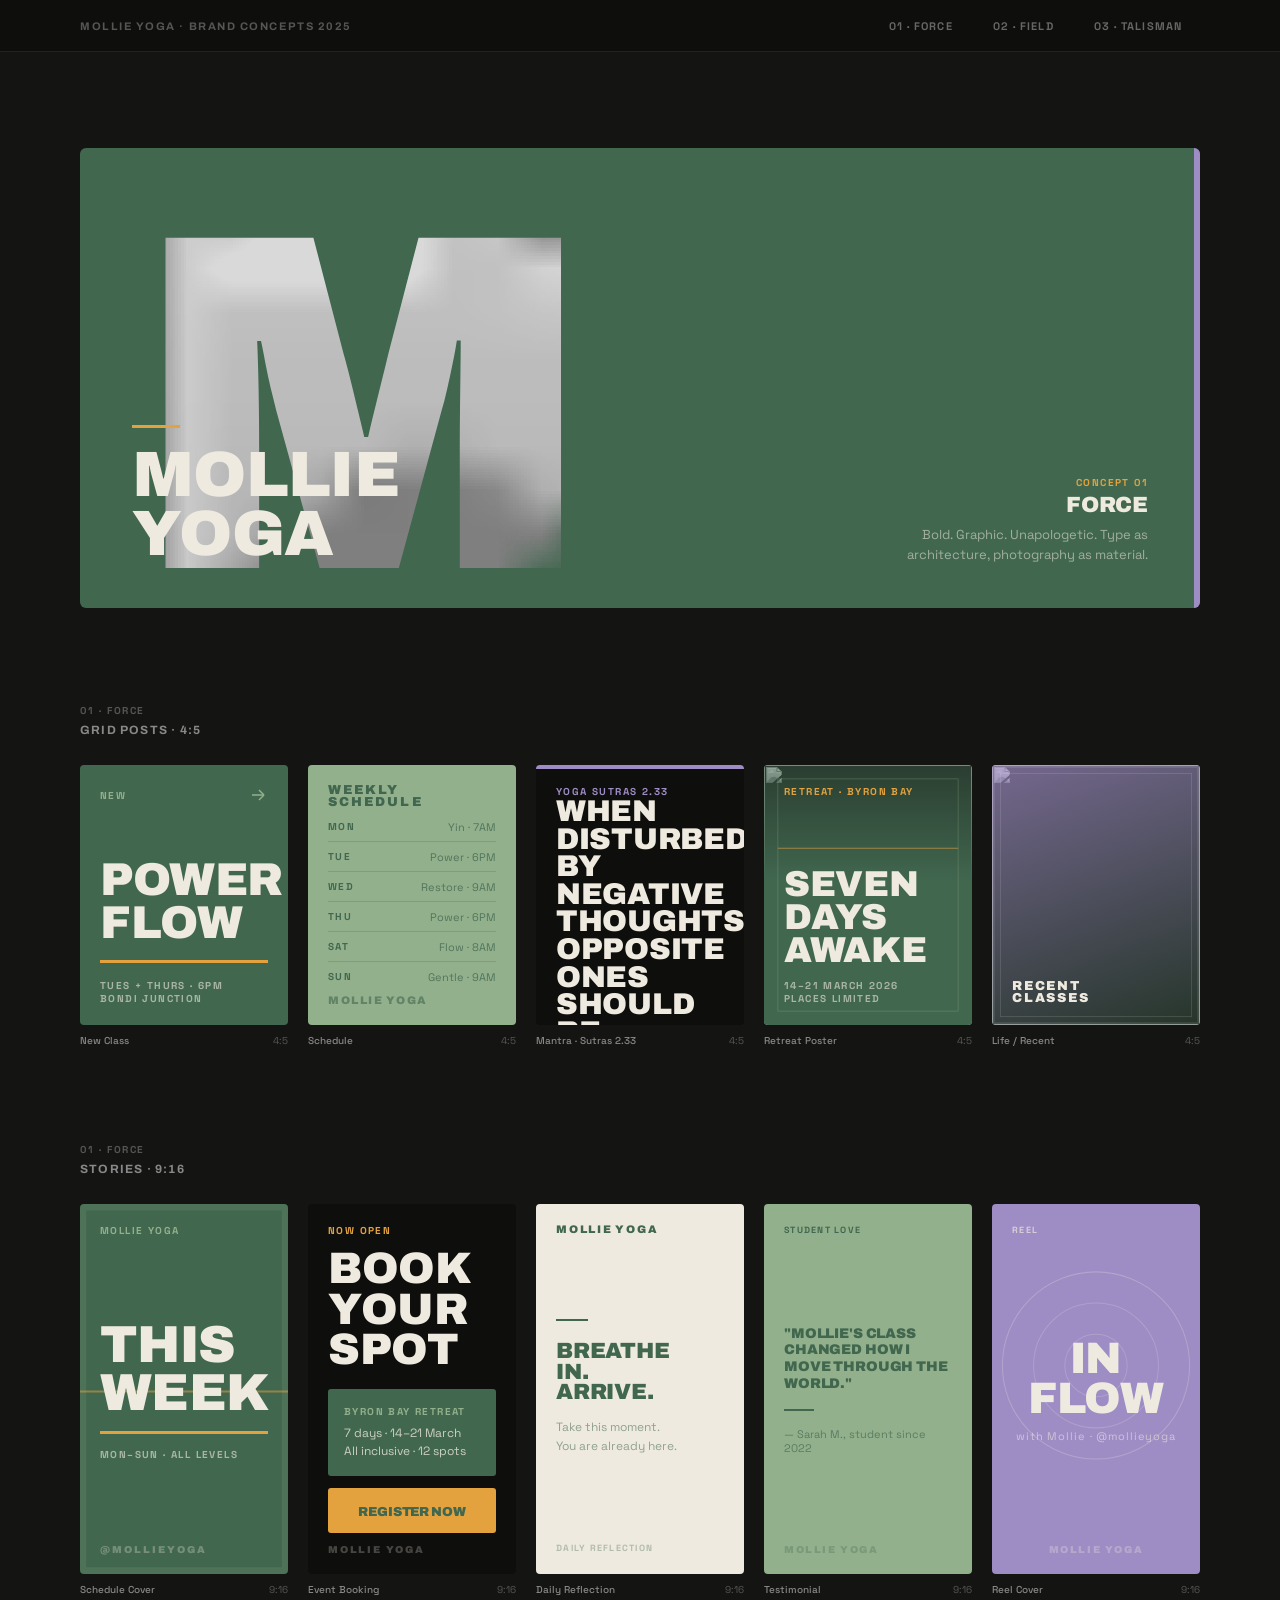
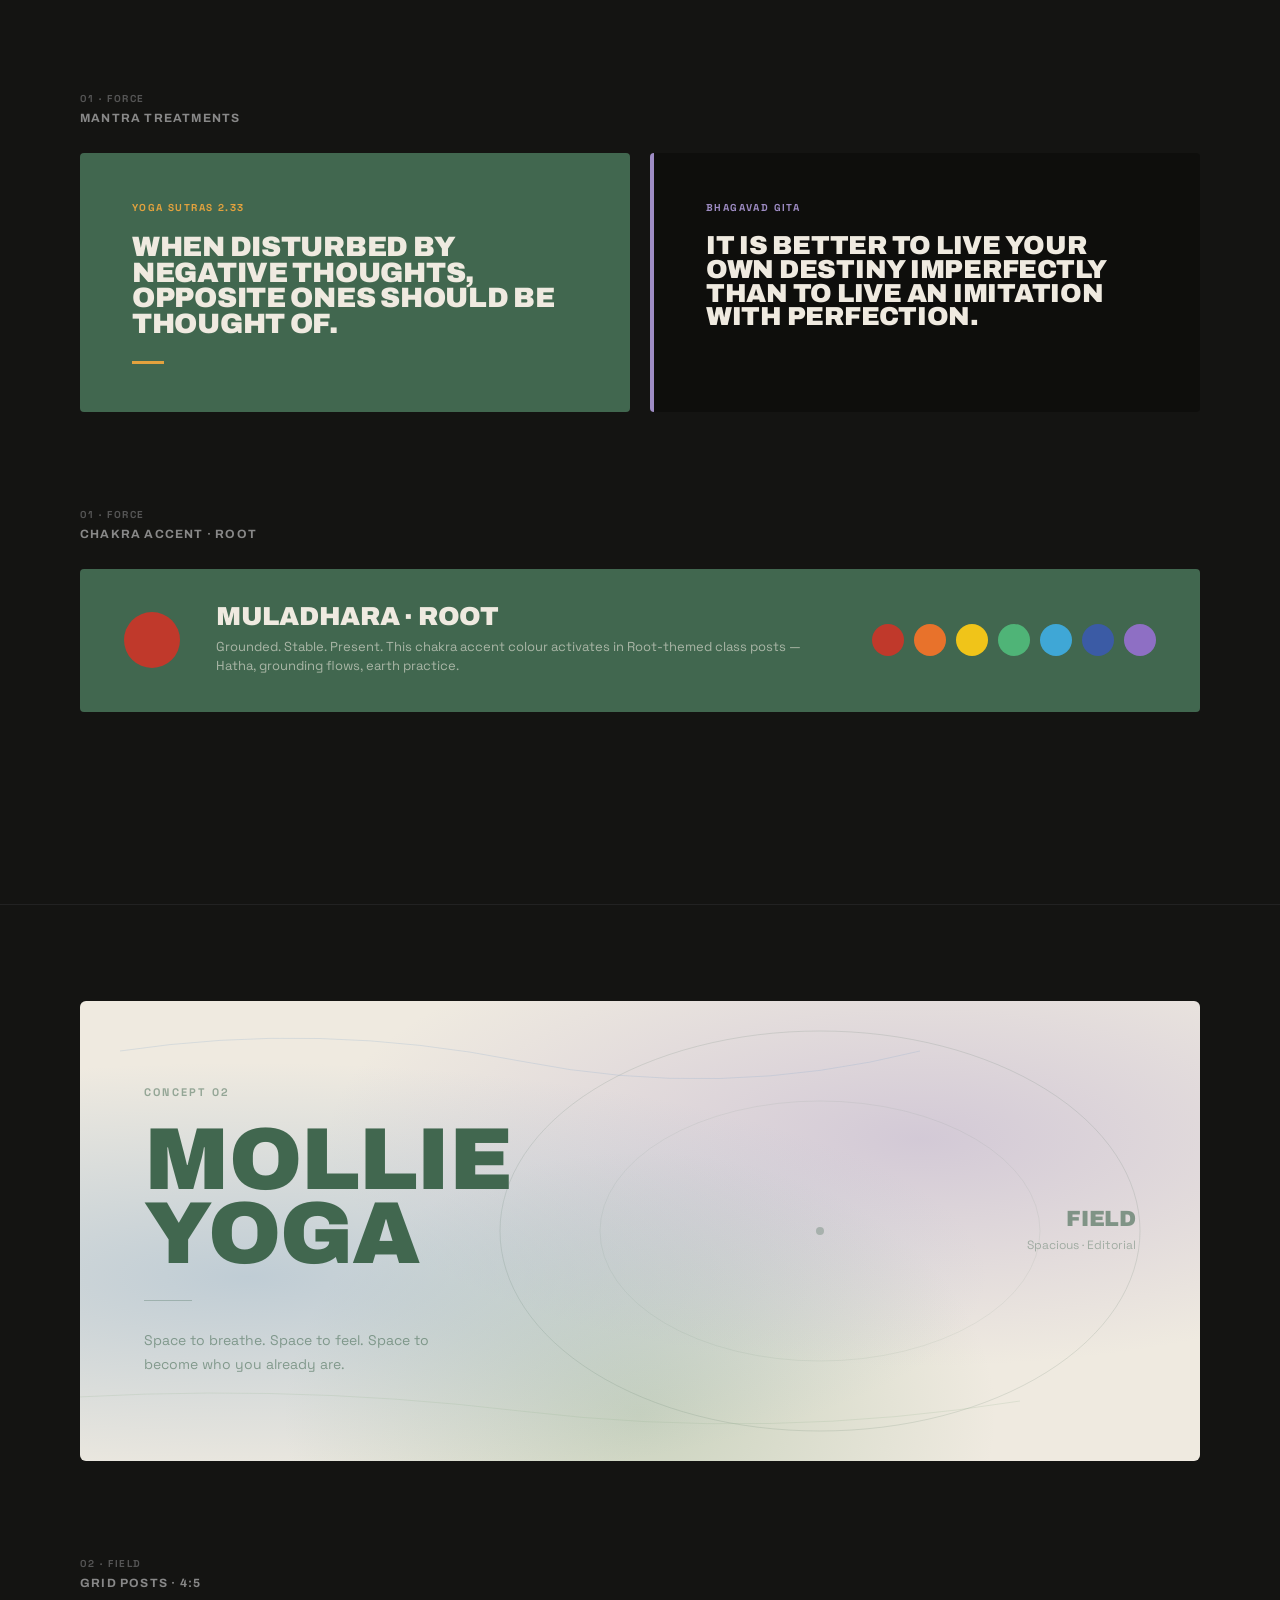
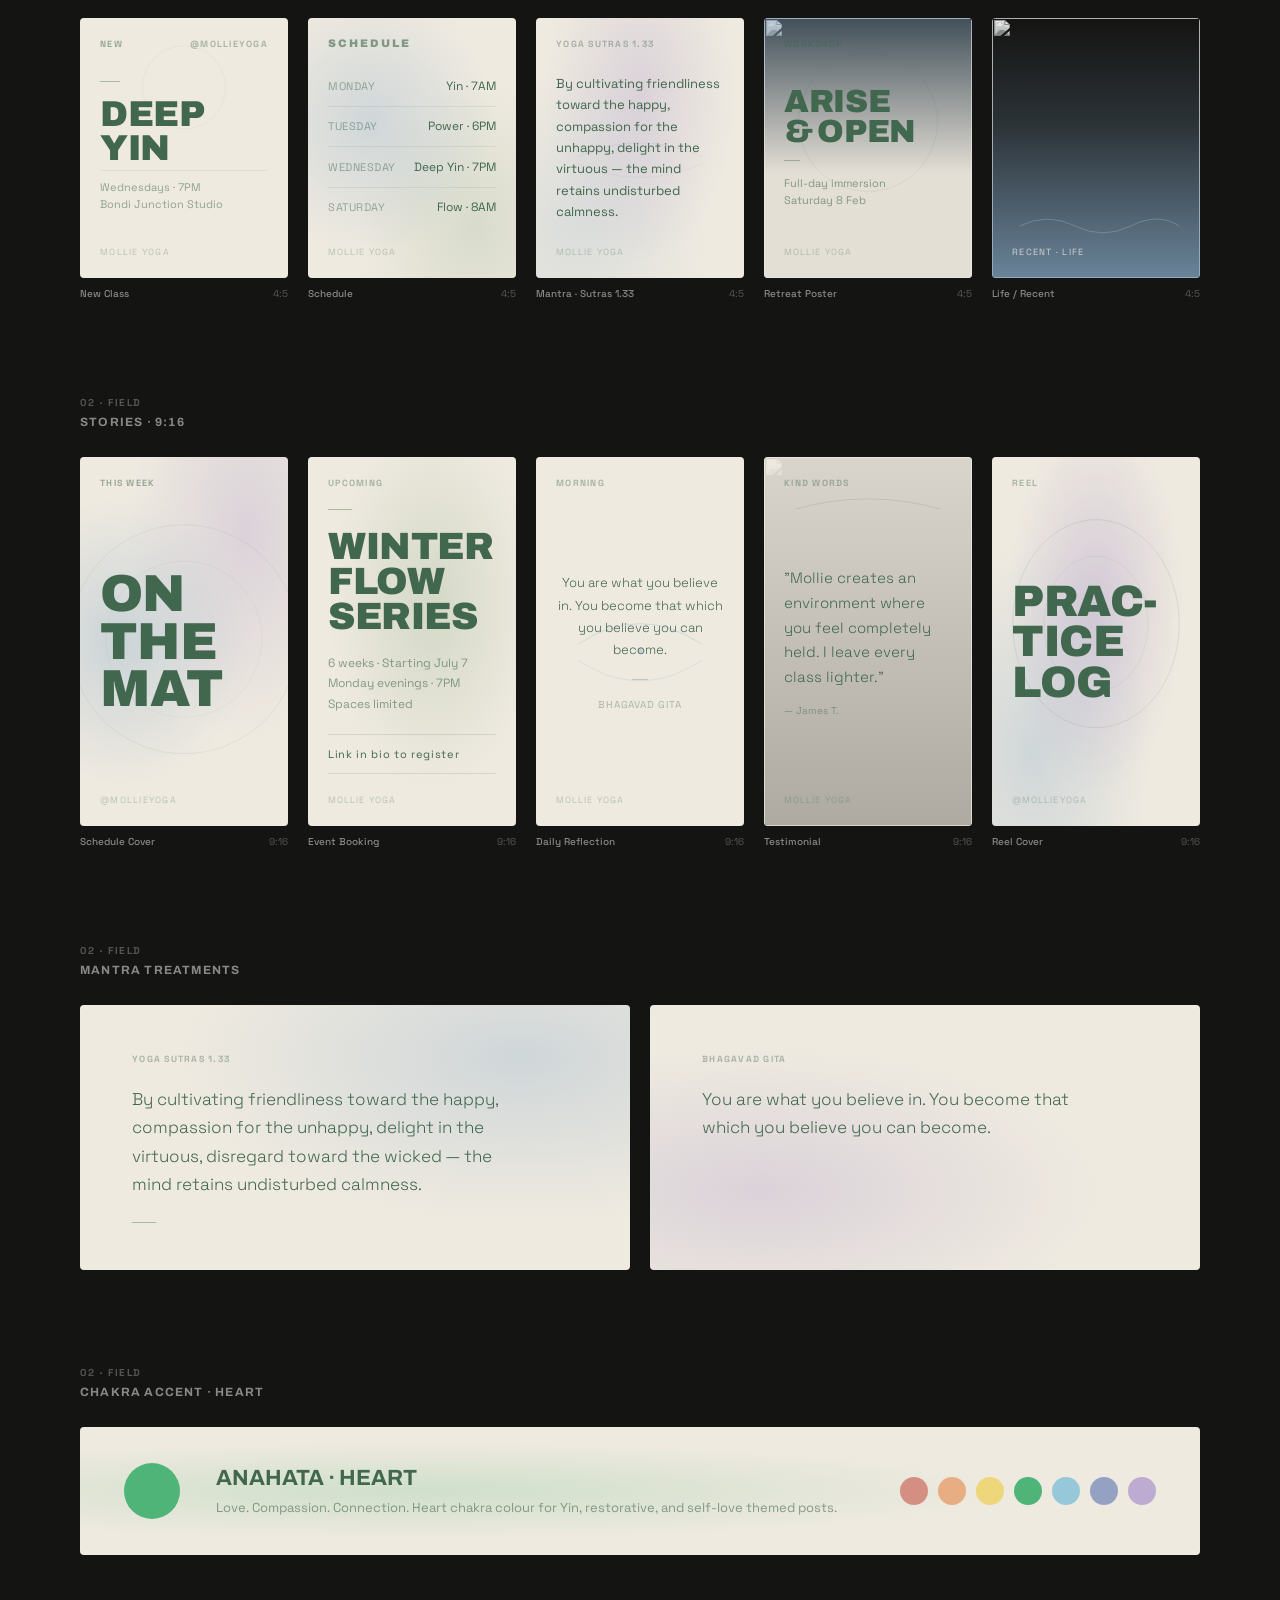
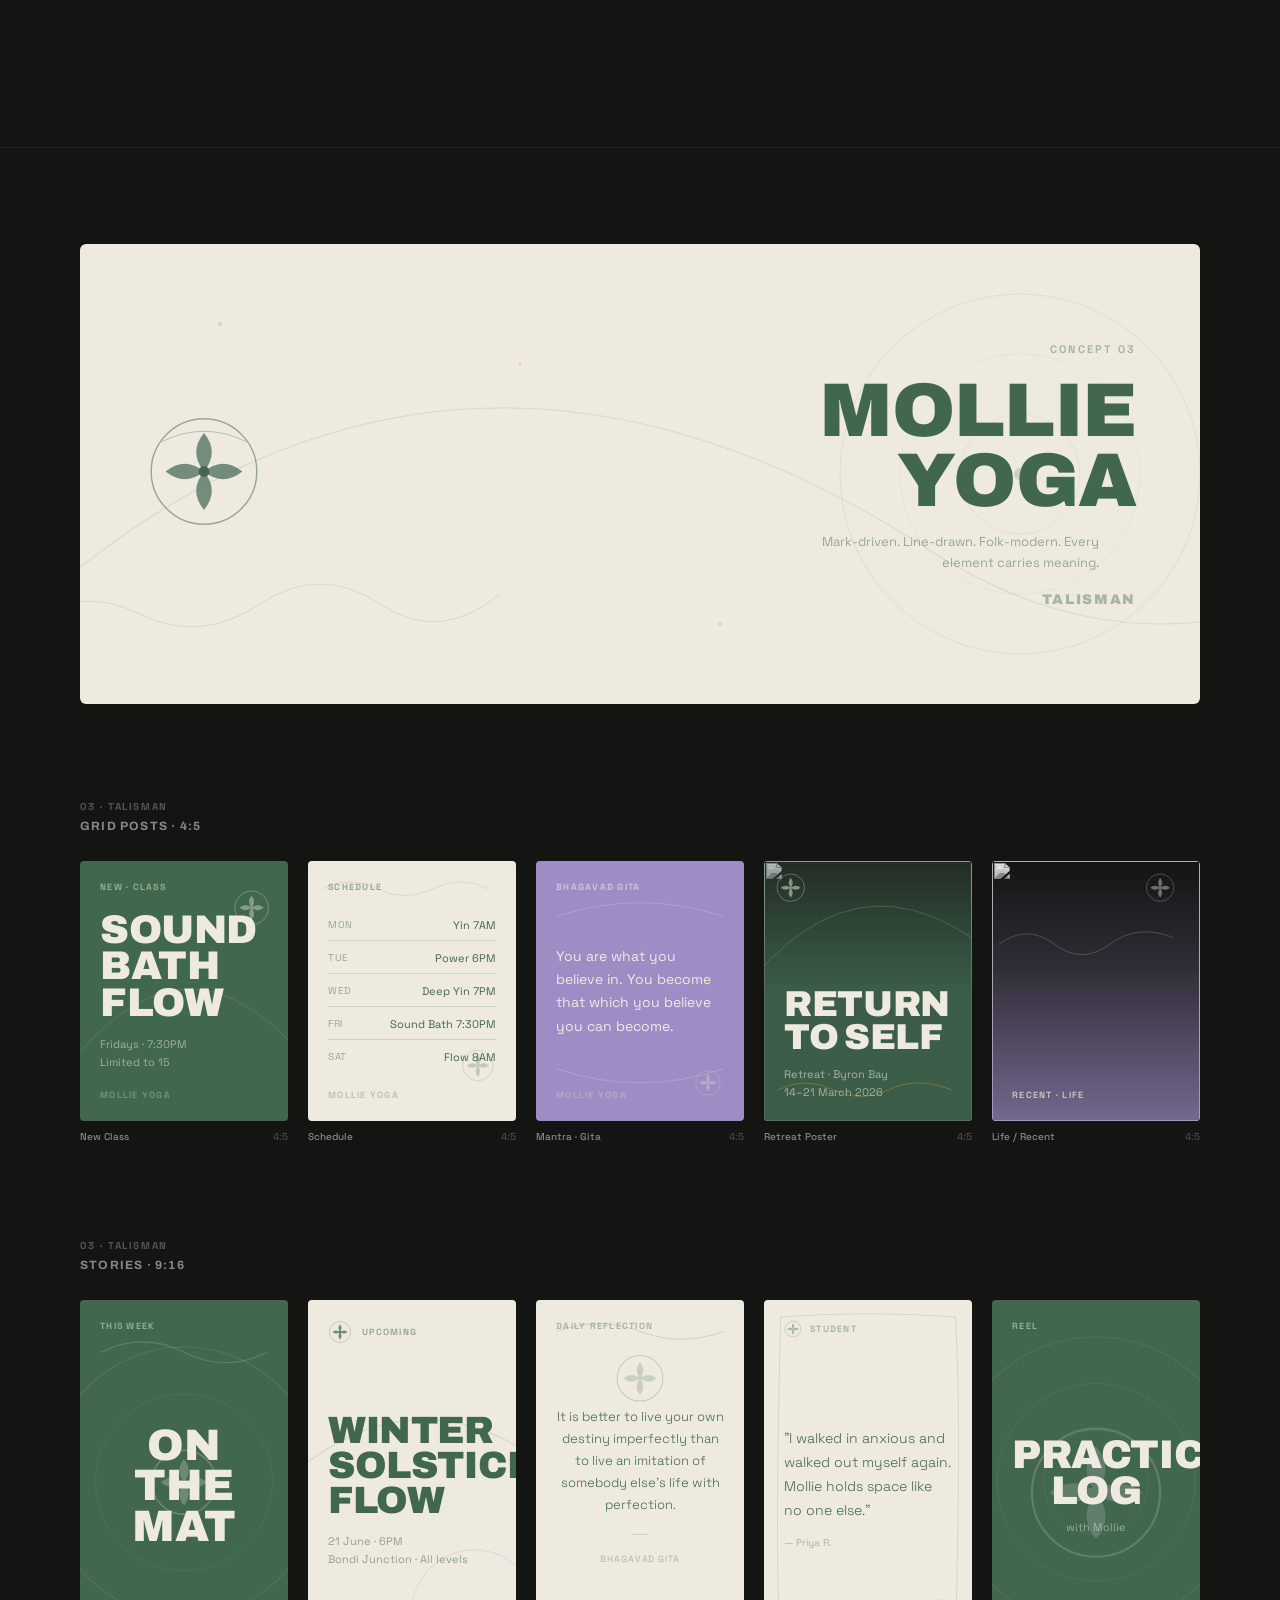
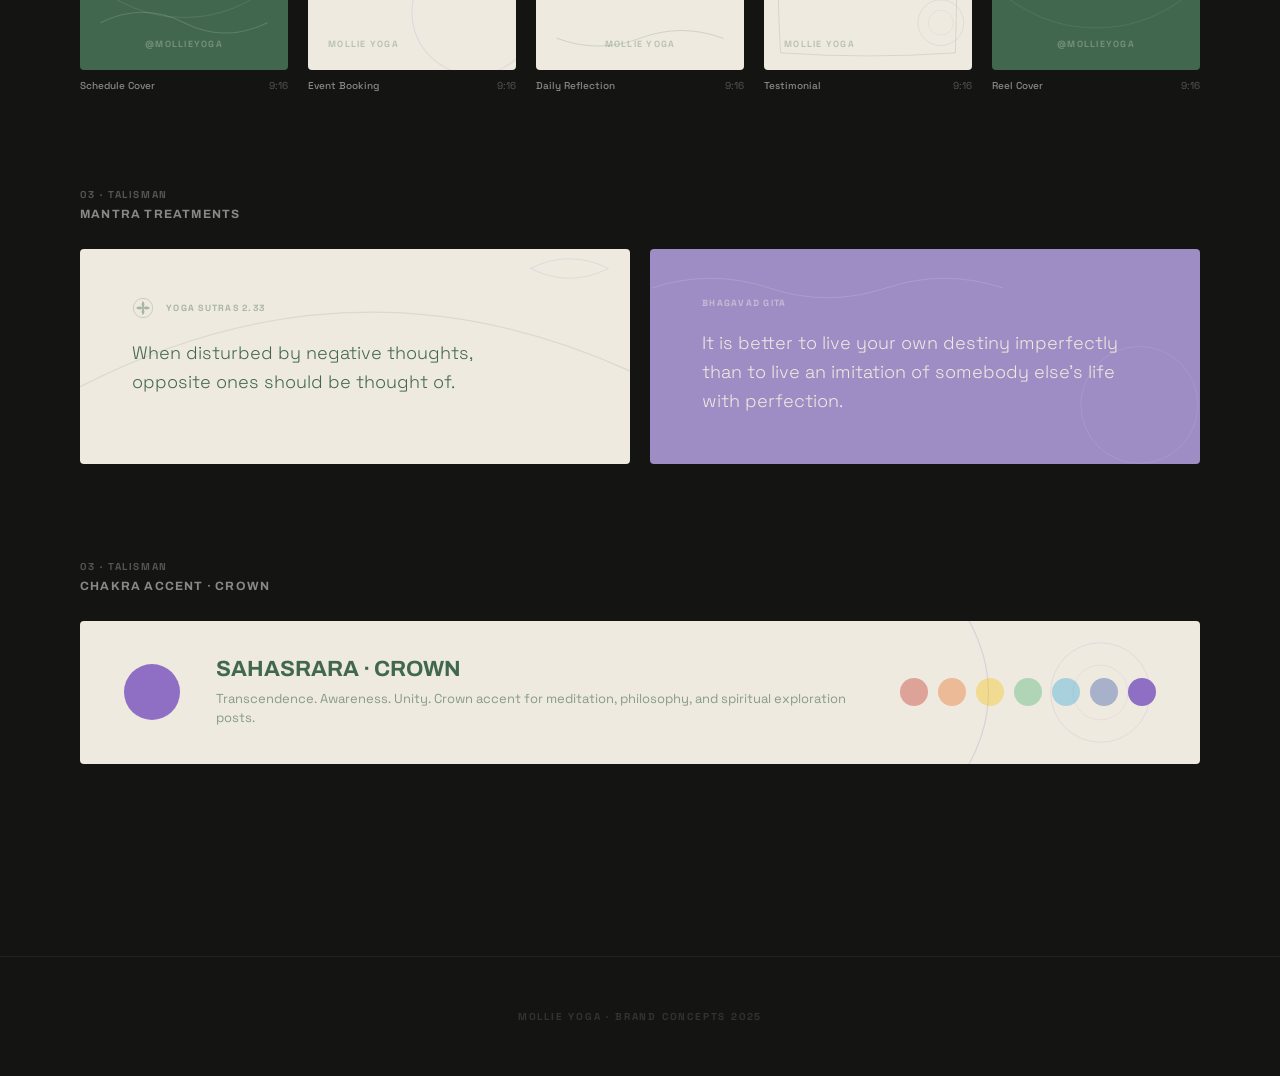
==== commit c1311b52: "Rebrand all three concepts with unified botanical palette and elevated art direction - Shared palett" ====
--- a/index.html
+++ b/index.html
@@ -3,1001 +3,1146 @@
 <head>
 <meta charset="UTF-8">
 <meta name="viewport" content="width=device-width, initial-scale=1.0">
-<title>Mollie Yoga — Brand Concepts 2025</title>
+<title>Mollie Yoga · Brand Concepts 2025</title>
 <link rel="preconnect" href="https://fonts.googleapis.com">
 <link rel="preconnect" href="https://fonts.gstatic.com" crossorigin>
-<link href="https://fonts.googleapis.com/css2?family=Anton&family=Syne:wght@600;700;800&family=Unbounded:wght@400;600;700;800;900&family=Space+Grotesk:wght@400;500;600;700&display=swap" rel="stylesheet">
+<link href="https://fonts.googleapis.com/css2?family=Archivo:wght@400;700;900&family=Space+Grotesk:wght@300;400;500&display=swap" rel="stylesheet">
 <style>
-*,*::before,*::after{margin:0;padding:0;box-sizing:border-box;}
+:root {
+  --paper:#EFEAE0; --sage:#93B08C; --blue:#86A9C7;
+  --lav:#9E8CC4; --ochre:#E3A23E; --pine:#41674F;
+  --mx:80px; --gap:20px; --rhythm:96px;
+}
+*,*::before,*::after{box-sizing:border-box;margin:0;padding:0;}
 html{scroll-behavior:smooth;}
-body{background:#d9d9d4;font-family:'Space Grotesk',sans-serif;color:#16161c;-webkit-font-smoothing:antialiased;}
-img{display:block;max-width:100%;height:auto;}
-
-/* ============ TOKENS ============ */
-:root{
-  --mx:80px;             /* page margin */
-  --rhythm:104px;        /* section vertical rhythm */
-  --gap:20px;            /* grid gap */
-  --fs-ey:12px;          /* eyebrow */
-  --fs-cap:13px;         /* captions */
-  --fs-body:16px;        /* body */
-}
-@media(max-width:1100px){:root{--mx:32px;--rhythm:72px;}}
-
-/* ============ NAV ============ */
-.nav{position:fixed;top:0;left:0;right:0;z-index:300;display:flex;align-items:center;justify-content:space-between;padding:16px var(--mx);background:rgba(20,20,24,.94);backdrop-filter:blur(14px);}
-.nav-brand{font-size:var(--fs-ey);font-weight:700;letter-spacing:.26em;text-transform:uppercase;color:#fff;}
-.nav-tabs{display:flex;gap:8px;}
-.nav-tabs a{padding:9px 18px;border-radius:100px;font-size:var(--fs-ey);font-weight:700;letter-spacing:.08em;text-transform:uppercase;text-decoration:none;color:rgba(255,255,255,.6);border:1.5px solid rgba(255,255,255,.22);transition:all .18s;}
-.nav-tabs a.t1:hover,.nav-tabs a.t1.active{background:#6a2be8;border-color:#6a2be8;color:#fff;}
-.nav-tabs a.t2:hover,.nav-tabs a.t2.active{background:#ff2e63;border-color:#ff2e63;color:#fff;}
-.nav-tabs a.t3:hover,.nav-tabs a.t3.active{background:#2b3cf5;border-color:#2b3cf5;color:#fff;}
-
-/* ============ CONCEPT HEADER (consistent) ============ */
-.chead{padding:48px var(--mx) 40px;display:grid;grid-template-columns:auto 1fr;column-gap:32px;row-gap:8px;align-items:end;border-bottom:2px solid currentColor;}
-.chead .cnum{font-family:'Unbounded',sans-serif;font-weight:800;font-size:84px;line-height:.8;letter-spacing:-.04em;grid-row:span 2;}
-.chead .cname{font-weight:700;font-size:14px;letter-spacing:.3em;text-transform:uppercase;align-self:end;}
-.chead .cdesc{font-size:15px;line-height:1.5;max-width:680px;opacity:.7;}
-
-/* ============ SHARED SECTION ============ */
-.section{padding:var(--rhythm) var(--mx);}
-.shead{display:flex;align-items:baseline;justify-content:space-between;gap:20px;margin-bottom:34px;}
-.shead .eyebrow{font-size:var(--fs-ey);font-weight:700;letter-spacing:.26em;text-transform:uppercase;}
-.shead .note{font-size:var(--fs-ey);font-weight:600;letter-spacing:.1em;text-transform:uppercase;opacity:.5;}
-.lead{font-size:var(--fs-body);line-height:1.6;max-width:640px;margin:-16px 0 34px;opacity:.7;}
-
-/* grids */
-.g5{display:grid;grid-template-columns:repeat(5,1fr);gap:var(--gap);}
-.g4{display:grid;grid-template-columns:repeat(4,1fr);gap:var(--gap);}
-.g2{display:grid;grid-template-columns:1fr 1fr;gap:48px;}
-@media(max-width:1100px){.g5{grid-template-columns:repeat(2,1fr);}.g4{grid-template-columns:repeat(2,1fr);}.g2{grid-template-columns:1fr;gap:32px;}}
-
-/* card + caption */
-.card .cap{margin-top:12px;font-size:var(--fs-cap);line-height:1.4;}
-.card .cap b{display:block;font-weight:700;letter-spacing:.02em;}
-.card .cap span{opacity:.55;font-size:12px;letter-spacing:.08em;text-transform:uppercase;}
-
-/* PHOTO PLATE — plain photo base + branding on top */
-.plate{position:relative;overflow:hidden;border-radius:5px;background:var(--ac,#333);}
+body{background:#141412;font-family:'Space Grotesk',sans-serif;color:var(--paper);}
+
+.nav{position:sticky;top:0;z-index:100;display:flex;align-items:center;justify-content:space-between;
+  padding:0 var(--mx);height:52px;background:#0e0e0c;border-bottom:1px solid #222;}
+.nav-brand{font-family:'Archivo',sans-serif;font-size:11px;font-weight:700;letter-spacing:.14em;text-transform:uppercase;color:#555;}
+.nav-tabs{display:flex;gap:4px;}
+.nav-tabs a{padding:6px 18px;border-radius:3px;font-size:11px;font-weight:700;letter-spacing:.1em;
+  text-transform:uppercase;text-decoration:none;color:#666;transition:background .15s,color .15s;}
+.nav-tabs .t1:hover{background:var(--pine);color:var(--paper);}
+.nav-tabs .t2:hover{background:var(--blue);color:var(--pine);}
+.nav-tabs .t3:hover{background:var(--lav);color:var(--paper);}
+
+.concept{padding:var(--rhythm) var(--mx);}
+.concept+.concept{border-top:1px solid #222;}
+
+.shead{margin-bottom:28px;}
+.shead .ey{font-size:10px;font-weight:700;letter-spacing:.16em;text-transform:uppercase;color:#555;margin-bottom:6px;}
+.shead h3{font-family:'Archivo',sans-serif;font-size:12px;font-weight:700;letter-spacing:.1em;text-transform:uppercase;color:#888;}
+.section{margin-bottom:var(--rhythm);}
+
+.plate{position:relative;overflow:hidden;border-radius:4px;}
+.plate-img{position:absolute;inset:0;width:100%;height:100%;object-fit:cover;
+  filter:grayscale(100%) contrast(1.06) brightness(.9);}
+.plate .wash{position:absolute;inset:0;}
+.plate .art{position:absolute;inset:0;z-index:2;pointer-events:none;}
+.plate .copy{position:absolute;inset:0;padding:20px;display:flex;flex-direction:column;z-index:3;}
 .r45{aspect-ratio:4/5;}
 .r916{aspect-ratio:9/16;}
-.r11{aspect-ratio:1/1;}
-.r169{aspect-ratio:16/9;}
-.plate-img{position:absolute;inset:0;width:100%;height:100%;object-fit:cover;filter:grayscale(100%) contrast(1.06) brightness(.96);}
-.plate .wash{position:absolute;inset:0;}
-.plate .copy{position:absolute;inset:0;padding:22px;display:flex;flex-direction:column;z-index:3;}
-.plate .copy.center{align-items:center;justify-content:center;text-align:center;}
-.plate .art{position:absolute;inset:0;z-index:2;pointer-events:none;}
-
-/* palette swatches */
-.swatches{display:grid;grid-template-columns:repeat(5,1fr);gap:10px;}
-.sw{border-radius:8px;padding:14px;height:150px;display:flex;flex-direction:column;justify-content:flex-end;}
-.sw .nm{font-size:13px;font-weight:700;line-height:1.2;}
-.sw .hx{font-size:12px;font-weight:500;opacity:.7;margin-top:4px;letter-spacing:.04em;}
-
-/* type specimen block */
-.specimen .big{line-height:.92;letter-spacing:-.02em;}
-.specimen .id{font-size:13px;font-weight:600;letter-spacing:.16em;text-transform:uppercase;margin-top:14px;}
-.specimen .id+.big{margin-top:34px;}
-
-/* brand mark row */
-.markrow{display:grid;grid-template-columns:240px 1fr;gap:56px;align-items:center;}
-@media(max-width:1100px){.markrow{grid-template-columns:1fr;gap:28px;}}
-.markrow .desc h4{font-size:13px;font-weight:700;letter-spacing:.2em;text-transform:uppercase;opacity:.6;margin-bottom:14px;}
-.markrow .desc p{font-size:var(--fs-body);line-height:1.65;max-width:460px;opacity:.78;}
-
-/* accent dots */
-.accents{display:flex;flex-wrap:wrap;gap:14px 22px;}
-.acc{display:flex;align-items:center;gap:9px;}
-.acc .dot{width:22px;height:22px;border-radius:50%;flex:0 0 auto;}
-.acc b{font-size:13px;font-weight:700;}
-.acc span{font-size:12px;opacity:.6;margin-left:2px;}
-
-/* mantra band */
-.mantra{padding:64px var(--mx);}
-.mantra .q{line-height:1.05;letter-spacing:-.02em;}
-.mantra .src{font-size:13px;font-weight:700;letter-spacing:.2em;text-transform:uppercase;margin-top:22px;}
-
-/* footer */
-.foot{background:#141418;padding:48px var(--mx);display:flex;justify-content:space-between;align-items:center;flex-wrap:wrap;gap:16px;}
-.foot span{font-size:var(--fs-ey);letter-spacing:.24em;text-transform:uppercase;color:rgba(255,255,255,.4);}
-.foot a{font-size:var(--fs-ey);letter-spacing:.14em;text-transform:uppercase;color:rgba(255,255,255,.6);text-decoration:none;margin-left:22px;}
-
-/* ====================================================================
-   01 · IN FLOW — cool electric · kinetic gradients + flowing line-work
-   Palette: Indigo #141A3C · Cool White #F3F4FB · Violet #6A2BE8 · Aqua #14CFC0 · Coral #FF5A3C
-   Type: Unbounded (display) + Space Grotesk (body)
-==================================================================== */
-#c1{--ink:#141a3c;--paper:#f3f4fb;--violet:#6a2be8;--aqua:#14cfc0;--coral:#ff5a3c;background:var(--paper);color:var(--ink);}
-#c1 .chead{color:var(--ink);}
-#c1 h2,#c1 h3,#c1 .disp{font-family:'Unbounded',sans-serif;font-weight:800;}
-
-.c1-hero{position:relative;min-height:640px;border-radius:0;overflow:hidden;background:var(--ink);margin-top:56px;}
-.c1-hero .plate-img{filter:grayscale(100%) contrast(1.1) brightness(.55);}
-.c1-hero .wash{background:linear-gradient(115deg,rgba(106,43,232,.86) 0%,rgba(20,26,60,.5) 45%,rgba(20,207,192,.5) 100%);}
-.c1-hero .copy{padding:64px var(--mx);justify-content:space-between;}
-.c1-hero .kick{font-size:13px;font-weight:700;letter-spacing:.28em;text-transform:uppercase;color:#fff;}
-.c1-hero h1{font-family:'Unbounded',sans-serif;font-weight:900;font-size:clamp(72px,12vw,164px);line-height:.82;letter-spacing:-.04em;color:#fff;}
-.c1-hero .tagline{font-size:18px;font-weight:500;letter-spacing:.02em;color:rgba(255,255,255,.9);max-width:420px;}
-
-/* ====================================================================
-   02 · BLOOM — hot pop poster · big condensed type + marker scribbles
-   Palette: Ink #141414 · White #FFFFFF · Magenta #FF2E63 · Tangerine #FF7A1A · Acid Yellow #FFD000
-   Type: Anton (display) + Space Grotesk (body)
-==================================================================== */
-#c2{--ink:#141414;--paper:#ffffff;--mag:#ff2e63;--tang:#ff7a1a;--yellow:#ffd000;background:var(--paper);color:var(--ink);}
-#c2 .chead{color:var(--ink);}
-#c2 .disp,#c2 h2,#c2 h3{font-family:'Anton',sans-serif;font-weight:400;text-transform:uppercase;letter-spacing:.01em;}
-
-.c2-hero{position:relative;min-height:640px;overflow:hidden;background:var(--ink);margin-top:0;}
-.c2-hero .plate-img{filter:grayscale(100%) contrast(1.15) brightness(.6);}
-.c2-hero .wash{background:linear-gradient(180deg,rgba(20,20,20,.35),rgba(20,20,20,.55));}
-.c2-hero .copy{padding:56px var(--mx);justify-content:center;}
-.c2-hero .kick{display:inline-block;width:fit-content;background:var(--yellow);color:var(--ink);font-size:13px;font-weight:700;letter-spacing:.12em;text-transform:uppercase;padding:7px 14px;}
-.c2-hero h1{font-family:'Anton',sans-serif;font-size:clamp(96px,18vw,280px);line-height:.78;text-transform:uppercase;color:#fff;letter-spacing:.005em;margin:18px 0;}
-.c2-hero h1 .mg{color:var(--mag);}
-.c2-hero .tagline{font-size:18px;font-weight:500;color:#fff;max-width:480px;}
-
-/* ====================================================================
-   03 · TALISMAN — Swiss graphic · flat shapes + geometric marks
-   Palette: Cobalt #2B3CF5 · Ink #0D0E16 · White #FFFFFF · Orange #FF6A00 · Mist #DADDFF
-   Type: Syne (display) + Space Grotesk (body)
-==================================================================== */
-#c3{--cobalt:#2b3cf5;--ink:#0d0e16;--paper:#ffffff;--orange:#ff6a00;--mist:#daddff;background:var(--paper);color:var(--ink);}
-#c3 .chead{color:var(--ink);}
-#c3 .disp,#c3 h2,#c3 h3{font-family:'Syne',sans-serif;font-weight:800;letter-spacing:-.01em;}
-
-.c3-hero{position:relative;min-height:640px;overflow:hidden;background:var(--cobalt);}
-.c3-hero .plate-img{filter:grayscale(100%) contrast(1.1) brightness(.7);mix-blend-mode:luminosity;opacity:.5;}
-.c3-hero .wash{background:linear-gradient(135deg,rgba(43,60,245,.6),rgba(13,14,22,.25));}
-.c3-hero .copy{padding:64px var(--mx);justify-content:space-between;}
-.c3-hero .kick{font-size:13px;font-weight:700;letter-spacing:.26em;text-transform:uppercase;color:var(--mist);}
-.c3-hero h1{font-family:'Syne',sans-serif;font-weight:800;font-size:clamp(80px,13vw,180px);line-height:.84;color:#fff;letter-spacing:-.02em;}
-.c3-hero h1 .o{color:var(--orange);}
-.c3-hero .tagline{font-size:18px;font-weight:500;color:var(--mist);max-width:440px;}
+
+.g5{display:grid;grid-template-columns:repeat(5,1fr);gap:var(--gap);}
+.card .cap{margin-top:9px;display:flex;justify-content:space-between;font-size:10px;color:#555;}
+.card .cap b{color:#888;font-weight:500;}
+
+.big{font-family:'Archivo',sans-serif;font-weight:900;text-transform:uppercase;line-height:.92;letter-spacing:-.01em;}
+.ey{font-size:10px;font-weight:700;letter-spacing:.14em;text-transform:uppercase;}
 </style>
 </head>
 <body>
 
-<!-- NAV -->
 <nav class="nav">
   <span class="nav-brand">Mollie Yoga · Brand Concepts 2025</span>
   <div class="nav-tabs">
-    <a href="#c1" class="t1">01 · In Flow</a>
-    <a href="#c2" class="t2">02 · Bloom</a>
+    <a href="#c1" class="t1">01 · Force</a>
+    <a href="#c2" class="t2">02 · Field</a>
     <a href="#c3" class="t3">03 · Talisman</a>
   </div>
 </nav>
 
-<!-- ════════════════════════════════════════════════════════════════
-     01 · IN FLOW
-════════════════════════════════════════════════════════════════ -->
-<section id="c1">
-
-<div class="chead">
-  <div class="cnum">01</div>
-  <div class="cname">In Flow</div>
-  <div class="cdesc">Cool-electric gradients and continuous flowing line-work. Movement made visible — kinetic, confident, alive.</div>
-</div>
+<!-- ═══════════════════════════════════════════════════
+     CONCEPT 01 · FORCE — Bold / Graphic / Dense
+═══════════════════════════════════════════════════ -->
+<section id="c1" class="concept">
 
 <!-- HERO -->
-<div class="c1-hero">
-  <img class="plate-img" src="https://i.pinimg.com/1200x/40/ed/45/40ed45ec6eb952193ca6cca54fe75037.jpg" alt="">
-  <div class="wash"></div>
-  <div class="art">
-    <svg width="100%" height="100%" viewBox="0 0 1200 640" preserveAspectRatio="none">
-      <path d="M-20 470 C 200 360, 360 580, 600 460 S 1000 320, 1240 440" fill="none" stroke="#14cfc0" stroke-width="6" stroke-linecap="round" opacity=".9"/>
-      <path d="M-20 510 C 220 410, 380 620, 620 500 S 1020 360, 1240 480" fill="none" stroke="#ff5a3c" stroke-width="4" stroke-linecap="round" opacity=".8"/>
-      <circle cx="1060" cy="150" r="64" fill="none" stroke="#14cfc0" stroke-width="5"/>
-      <circle cx="1060" cy="150" r="10" fill="#ff5a3c"/>
+<div style="position:relative;overflow:hidden;border-radius:6px;height:460px;margin-bottom:var(--rhythm);background:var(--pine);">
+  <!-- Giant M letterform masking a photo -->
+  <div style="position:absolute;inset:0;display:flex;align-items:center;justify-content:flex-start;padding-left:40px;">
+    <svg width="620" height="460" viewBox="0 0 620 460" style="overflow:visible;">
+      <defs>
+        <clipPath id="cm1">
+          <text x="10" y="420" font-family="Archivo,sans-serif" font-weight="900" font-size="480" letter-spacing="-20">M</text>
+        </clipPath>
+      </defs>
+      <image href="https://i.pinimg.com/1200x/40/ed/45/40ed45ec6eb952193ca6cca54fe75037.jpg"
+        x="0" y="0" width="620" height="460" preserveAspectRatio="xMidYMid slice"
+        clip-path="url(#cm1)" style="filter:grayscale(1) contrast(1.1) brightness(.85);"/>
     </svg>
   </div>
-  <div class="copy">
-    <div class="kick">Direction 01 · Mollie Yoga</div>
+  <!-- Ochre rule + label overlay -->
+  <div style="position:absolute;bottom:0;left:0;right:0;padding:44px 52px;display:flex;justify-content:space-between;align-items:flex-end;">
     <div>
-      <h1>IN<br>FLOW</h1>
-      <div class="tagline" style="margin-top:26px;">Yoga in Bristol &amp; online. Breath, movement, momentum.</div>
-    </div>
-  </div>
-</div>
-
-<!-- PALETTE + TYPE -->
-<div class="section g2">
-  <div>
-    <div class="shead"><span class="eyebrow">Colour — 5 only</span></div>
-    <div class="swatches">
-      <div class="sw" style="background:#141a3c;"><span class="nm" style="color:#fff;">Indigo</span><span class="hx" style="color:#fff;">#141A3C</span></div>
-      <div class="sw" style="background:#6a2be8;"><span class="nm" style="color:#fff;">Violet</span><span class="hx" style="color:#fff;">#6A2BE8</span></div>
-      <div class="sw" style="background:#14cfc0;"><span class="nm">Aqua</span><span class="hx">#14CFC0</span></div>
-      <div class="sw" style="background:#ff5a3c;"><span class="nm" style="color:#fff;">Coral</span><span class="hx" style="color:#fff;">#FF5A3C</span></div>
-      <div class="sw" style="background:#f3f4fb;border:1px solid rgba(0,0,0,.1);"><span class="nm">Cool White</span><span class="hx">#F3F4FB</span></div>
-    </div>
-  </div>
-  <div class="specimen">
-    <div class="shead"><span class="eyebrow">Typography</span></div>
-    <div class="disp big" style="font-size:64px;color:var(--ink);">FLOW<br>STATE</div>
-    <div class="id" style="color:var(--violet);">Unbounded — Display / 900</div>
-    <div class="big" style="font-size:21px;font-weight:500;color:var(--ink);opacity:.8;margin-top:24px;">Clear, modern body copy for schedules, bios and booking. No italics — momentum comes from weight and scale.</div>
-    <div class="id" style="color:var(--violet);">Space Grotesk — Body / 400–600</div>
-  </div>
-</div>
-
-<!-- BRAND MARK -->
-<div class="section markrow" style="padding-top:0;">
-  <div>
-    <svg viewBox="0 0 220 220" width="220" height="220">
-      <defs><linearGradient id="c1g" x1="0" y1="0" x2="1" y2="1"><stop offset="0" stop-color="#6a2be8"/><stop offset="1" stop-color="#14cfc0"/></linearGradient></defs>
-      <rect width="220" height="220" rx="18" fill="#141a3c"/>
-      <path d="M44 132 C 44 86, 96 86, 110 110 C 124 134, 176 134, 176 88" fill="none" stroke="url(#c1g)" stroke-width="14" stroke-linecap="round"/>
-      <circle cx="176" cy="88" r="9" fill="#ff5a3c"/>
-      <text x="110" y="186" text-anchor="middle" font-family="Unbounded" font-weight="700" font-size="20" fill="#fff" letter-spacing="2">MOLLIE</text>
-    </svg>
-  </div>
-  <div class="desc">
-    <h4>Brand Mark — original</h4>
-    <h3 class="disp" style="font-size:34px;color:var(--ink);margin-bottom:14px;">The flow stroke</h3>
-    <p>One continuous gradient stroke that rises, crosses and lifts — an exhale becoming an inhale. Violet melts into aqua; a coral node marks the turn. Built as a single path so it animates, embroiders or stamps cleanly.</p>
-  </div>
-</div>
-
-<!-- ACCENT SYSTEM -->
-<div class="section" style="padding-top:0;">
-  <div class="shead"><span class="eyebrow">Accent System — chakra &amp; element</span><span class="note">core palette holds · accent flexes per class</span></div>
-  <p class="lead">A themed class adds one accent — a coloured stroke or node over the same flow mark — so each week reads as the same brand, retuned.</p>
-  <div class="g2" style="gap:40px;">
-    <div class="accents">
-      <div class="acc"><span class="dot" style="background:#c0392b;"></span><b>Root</b><span>Muladhara</span></div>
-      <div class="acc"><span class="dot" style="background:#e8722b;"></span><b>Sacral</b><span>Svadhisthana</span></div>
-      <div class="acc"><span class="dot" style="background:#f0c419;"></span><b>Solar</b><span>Manipura</span></div>
-      <div class="acc"><span class="dot" style="background:#4fb477;"></span><b>Heart</b><span>Anahata</span></div>
-      <div class="acc"><span class="dot" style="background:#3fa7d6;"></span><b>Throat</b><span>Vishuddha</span></div>
-      <div class="acc"><span class="dot" style="background:#3b5ba5;"></span><b>Third Eye</b><span>Ajna</span></div>
-      <div class="acc"><span class="dot" style="background:#8e6fc4;"></span><b>Crown</b><span>Sahasrara</span></div>
-      <div class="acc"><span class="dot" style="background:#e8552b;box-shadow:inset 0 0 0 2px #fff,inset 0 0 0 3px #e8552b;"></span><b>Fire</b><span>backbends</span></div>
-      <div class="acc"><span class="dot" style="background:#6fa368;box-shadow:inset 0 0 0 2px #fff,inset 0 0 0 3px #6fa368;"></span><b>Earth</b><span>standing</span></div>
-      <div class="acc"><span class="dot" style="background:#8fbedb;box-shadow:inset 0 0 0 2px #fff,inset 0 0 0 3px #8fbedb;"></span><b>Air</b><span>pranayama</span></div>
-      <div class="acc"><span class="dot" style="background:#4a82c2;box-shadow:inset 0 0 0 2px #fff,inset 0 0 0 3px #4a82c2;"></span><b>Water</b><span>hip openers</span></div>
-    </div>
-    <div class="g5" style="grid-template-columns:1fr 1fr;gap:var(--gap);">
-      <div class="card">
-        <div class="plate r45" style="--ac:#141a3c;">
-          <img class="plate-img" src="https://i.pinimg.com/1200x/35/da/04/35da049d282e0646096d8aec0b6a78d3.jpg" alt="">
-          <div class="wash" style="background:linear-gradient(180deg,rgba(79,180,119,.78),rgba(20,26,60,.6));"></div>
-          <div class="art"><svg width="100%" height="100%" viewBox="0 0 200 250" preserveAspectRatio="none"><path d="M0 180 C 50 150, 90 210, 200 165" fill="none" stroke="#4fb477" stroke-width="5" stroke-linecap="round"/></svg></div>
-          <div class="copy" style="justify-content:space-between;">
-            <span style="font-size:12px;font-weight:700;letter-spacing:.1em;text-transform:uppercase;color:#fff;border:1.5px solid rgba(255,255,255,.6);border-radius:100px;padding:5px 11px;align-self:flex-start;">Heart · Anahata</span>
-            <div class="disp" style="font-size:26px;color:#fff;">HEART<br>OPENING</div>
-          </div>
-        </div>
-        <div class="cap"><b>Heart chakra accent</b><span>4:5 grid</span></div>
-      </div>
-      <div class="card">
-        <div class="plate r45" style="--ac:#141a3c;">
-          <img class="plate-img" src="https://i.pinimg.com/1200x/49/37/d2/4937d24aab2384d820d8be4e86ba1e88.jpg" alt="">
-          <div class="wash" style="background:linear-gradient(180deg,rgba(232,85,43,.78),rgba(20,26,60,.55));"></div>
-          <div class="art"><svg width="100%" height="100%" viewBox="0 0 200 250" preserveAspectRatio="none"><path d="M0 175 C 50 145, 90 205, 200 160" fill="none" stroke="#ffd000" stroke-width="5" stroke-linecap="round"/></svg></div>
-          <div class="copy" style="justify-content:space-between;">
-            <span style="font-size:12px;font-weight:700;letter-spacing:.1em;text-transform:uppercase;color:#fff;border:1.5px solid rgba(255,255,255,.6);border-radius:100px;padding:5px 11px;align-self:flex-start;">Fire · element</span>
-            <div class="disp" style="font-size:26px;color:#fff;">SUN<br>SERIES</div>
-          </div>
-        </div>
-        <div class="cap"><b>Fire element accent</b><span>backbends · 4:5</span></div>
-      </div>
-    </div>
-  </div>
+      <div style="width:48px;height:3px;background:var(--ochre);margin-bottom:18px;"></div>
+      <div class="big" style="font-size:64px;color:var(--paper);">MOLLIE<br>YOGA</div>
+    </div>
+    <div style="text-align:right;">
+      <div class="ey" style="color:var(--ochre);margin-bottom:6px;">Concept 01</div>
+      <div class="big" style="font-size:22px;color:var(--paper);">FORCE</div>
+      <div style="font-size:13px;color:var(--paper);opacity:.55;margin-top:10px;max-width:260px;line-height:1.5;">
+        Bold. Graphic. Unapologetic. Type as architecture, photography as material.
+      </div>
+    </div>
+  </div>
+  <!-- Geometric accent — lavender bar right edge -->
+  <div style="position:absolute;top:0;right:0;width:6px;height:100%;background:var(--lav);"></div>
 </div>
 
 <!-- GRID POSTS -->
-<div class="section" style="padding-top:0;">
-  <div class="shead"><span class="eyebrow">Instagram — Grid Posts</span><span class="note">5 templates · 4:5</span></div>
+<div class="section">
+  <div class="shead"><div class="ey">01 · Force</div><h3>Grid Posts · 4:5</h3></div>
   <div class="g5">
-    <!-- 1 -->
-    <div class="card">
-      <div class="plate r45" style="--ac:#6a2be8;">
-        <img class="plate-img" src="https://i.pinimg.com/1200x/14/39/4c/14394caab95f6c6df925c7e7491af7c1.jpg" alt="">
-        <div class="wash" style="background:linear-gradient(180deg,rgba(106,43,232,.82),rgba(20,26,60,.55));"></div>
-        <div class="art"><svg width="100%" height="100%" viewBox="0 0 200 250" preserveAspectRatio="none"><path d="M-5 60 C 60 30, 120 90, 205 55" fill="none" stroke="#14cfc0" stroke-width="5" stroke-linecap="round"/></svg></div>
-        <div class="copy" style="justify-content:space-between;">
-          <span style="font-size:12px;font-weight:700;letter-spacing:.12em;text-transform:uppercase;color:#14cfc0;">New class</span>
-          <div>
-            <div class="disp" style="font-size:30px;color:#fff;">SLOW<br>FLOW</div>
-            <div style="font-size:13px;font-weight:600;color:#fff;margin-top:10px;">Sundays · 10am</div>
-          </div>
-        </div>
-      </div>
-      <div class="cap"><b>New class announcement</b><span>4:5</span></div>
-    </div>
-    <!-- 2 -->
-    <div class="card">
-      <div class="plate r45" style="--ac:#141a3c;">
-        <div class="wash" style="background:#141a3c;"></div>
-        <div class="copy">
-          <div class="disp" style="font-size:24px;color:#fff;">THE WEEK</div>
-          <div style="margin-top:16px;display:flex;flex-direction:column;gap:11px;font-size:14px;font-weight:600;color:#fff;">
-            <div style="display:flex;justify-content:space-between;border-bottom:1px solid rgba(255,255,255,.22);padding-bottom:7px;"><span>MON</span><span style="color:#14cfc0;">Vinyasa 7pm</span></div>
-            <div style="display:flex;justify-content:space-between;border-bottom:1px solid rgba(255,255,255,.22);padding-bottom:7px;"><span>WED</span><span style="color:#14cfc0;">Yin 6pm</span></div>
-            <div style="display:flex;justify-content:space-between;border-bottom:1px solid rgba(255,255,255,.22);padding-bottom:7px;"><span>FRI</span><span style="color:#14cfc0;">Slow 9am</span></div>
-            <div style="display:flex;justify-content:space-between;"><span>SUN</span><span style="color:#ff5a3c;">Restore 10am</span></div>
-          </div>
-        </div>
-      </div>
-      <div class="cap"><b>Weekly schedule</b><span>4:5</span></div>
-    </div>
-    <!-- 3 quote -->
-    <div class="card">
-      <div class="plate r45" style="--ac:#14cfc0;">
-        <div class="wash" style="background:linear-gradient(140deg,#6a2be8,#14cfc0);"></div>
-        <div class="copy center">
-          <div class="disp" style="font-size:23px;color:#fff;line-height:1.05;">YOU<br>BECOME<br>WHAT YOU<br>BELIEVE</div>
-          <div style="font-size:12px;font-weight:700;letter-spacing:.16em;text-transform:uppercase;color:rgba(255,255,255,.85);margin-top:16px;">Bhagavad Gita</div>
-        </div>
-      </div>
-      <div class="cap"><b>Quote / mantra</b><span>4:5</span></div>
-    </div>
-    <!-- 4 poster -->
-    <div class="card">
-      <div class="plate r45" style="--ac:#141a3c;">
-        <img class="plate-img" src="https://i.pinimg.com/1200x/24/f8/f0/24f8f0df5d2242110b4e6c1231dfae39.jpg" alt="">
-        <div class="wash" style="background:linear-gradient(180deg,rgba(20,26,60,.35),rgba(106,43,232,.8));"></div>
-        <div class="art"><svg width="100%" height="100%" viewBox="0 0 200 250" preserveAspectRatio="none"><circle cx="160" cy="40" r="26" fill="none" stroke="#14cfc0" stroke-width="4"/></svg></div>
-        <div class="copy center" style="justify-content:space-between;">
-          <span style="font-size:12px;font-weight:700;letter-spacing:.12em;text-transform:uppercase;color:#14cfc0;">Weekend retreat</span>
-          <div class="disp" style="font-size:28px;color:#fff;">COAST<br>&amp; FLOW</div>
-          <div style="font-size:13px;font-weight:600;color:#fff;">14–16 June · Devon</div>
-        </div>
-      </div>
-      <div class="cap"><b>Poster / advert</b><span>retreat · 4:5</span></div>
-    </div>
-    <!-- 5 recent -->
-    <div class="card">
-      <div class="plate r45" style="--ac:#141a3c;">
-        <div style="position:absolute;inset:0;display:grid;grid-template-columns:1fr 1fr;grid-template-rows:1fr 1fr;gap:4px;">
-          <img class="plate-img" style="position:relative;" src="https://i.pinimg.com/1200x/95/82/2d/95822d1c056f0d3ddce0336c3038ef92.jpg" alt="">
-          <img class="plate-img" style="position:relative;" src="https://i.pinimg.com/1200x/11/50/62/1150621c5079010d3443a1010301fcda.jpg" alt="">
-          <img class="plate-img" style="position:relative;" src="https://i.pinimg.com/1200x/30/5d/d7/305dd7be653226ae45ed633fd6fa1c03.jpg" alt="">
-          <div style="background:linear-gradient(135deg,#6a2be8,#14cfc0);display:flex;align-items:center;justify-content:center;"><span class="disp" style="font-size:15px;color:#fff;text-align:center;">THIS<br>MONTH</span></div>
-        </div>
-      </div>
-      <div class="cap"><b>Recent classes / life</b><span>2×2 · 4:5</span></div>
-    </div>
-  </div>
-</div>
-
-<!-- MANTRA BAND -->
-<div class="mantra" style="background:var(--ink);color:#fff;">
-  <div class="q disp" style="font-size:clamp(30px,5vw,68px);color:#fff;">FRIENDLINESS, COMPASSION,<br>DELIGHT — <span style="color:#14cfc0;">UNDISTURBED CALM.</span></div>
-  <div class="src" style="color:rgba(255,255,255,.6);">Yoga Sutras · 1.33</div>
+
+    <!-- 1. NEW CLASS -->
+    <div class="card">
+      <div class="plate r45" style="background:var(--pine);">
+        <div class="copy" style="justify-content:space-between;">
+          <div style="display:flex;justify-content:space-between;align-items:center;">
+            <span class="ey" style="color:var(--sage);">New</span>
+            <svg width="20" height="20" viewBox="0 0 20 20"><line x1="4" y1="10" x2="16" y2="10" stroke="#93B08C" stroke-width="1.5"/><line x1="11" y1="5" x2="16" y2="10" stroke="#93B08C" stroke-width="1.5"/><line x1="11" y1="15" x2="16" y2="10" stroke="#93B08C" stroke-width="1.5"/></svg>
+          </div>
+          <div>
+            <div class="big" style="font-size:46px;color:var(--paper);">POWER<br>FLOW</div>
+            <div style="background:var(--ochre);height:3px;width:100%;margin:16px 0;"></div>
+            <div class="ey" style="font-size:10px;color:var(--paper);opacity:.6;">TUES + THURS · 6PM<br>BONDI JUNCTION</div>
+          </div>
+        </div>
+      </div>
+      <div class="cap"><b>New Class</b><span>4:5</span></div>
+    </div>
+
+    <!-- 2. WEEKLY SCHEDULE -->
+    <div class="card">
+      <div class="plate r45" style="background:var(--sage);">
+        <div class="copy" style="justify-content:space-between;">
+          <div class="big" style="font-size:13px;color:var(--pine);letter-spacing:.16em;">WEEKLY<br>SCHEDULE</div>
+          <div style="display:flex;flex-direction:column;gap:8px;width:100%;">
+            <div style="display:flex;justify-content:space-between;padding-bottom:7px;border-bottom:1px solid rgba(65,103,79,.25);">
+              <span class="ey" style="font-size:10px;color:var(--pine);">MON</span><span style="font-size:11px;color:var(--pine);opacity:.8;">Yin · 7AM</span>
+            </div>
+            <div style="display:flex;justify-content:space-between;padding-bottom:7px;border-bottom:1px solid rgba(65,103,79,.25);">
+              <span class="ey" style="font-size:10px;color:var(--pine);">TUE</span><span style="font-size:11px;color:var(--pine);opacity:.8;">Power · 6PM</span>
+            </div>
+            <div style="display:flex;justify-content:space-between;padding-bottom:7px;border-bottom:1px solid rgba(65,103,79,.25);">
+              <span class="ey" style="font-size:10px;color:var(--pine);">WED</span><span style="font-size:11px;color:var(--pine);opacity:.8;">Restore · 9AM</span>
+            </div>
+            <div style="display:flex;justify-content:space-between;padding-bottom:7px;border-bottom:1px solid rgba(65,103,79,.25);">
+              <span class="ey" style="font-size:10px;color:var(--pine);">THU</span><span style="font-size:11px;color:var(--pine);opacity:.8;">Power · 6PM</span>
+            </div>
+            <div style="display:flex;justify-content:space-between;padding-bottom:7px;border-bottom:1px solid rgba(65,103,79,.25);">
+              <span class="ey" style="font-size:10px;color:var(--pine);">SAT</span><span style="font-size:11px;color:var(--pine);opacity:.8;">Flow · 8AM</span>
+            </div>
+            <div style="display:flex;justify-content:space-between;">
+              <span class="ey" style="font-size:10px;color:var(--pine);">SUN</span><span style="font-size:11px;color:var(--pine);opacity:.8;">Gentle · 9AM</span>
+            </div>
+          </div>
+          <div class="big" style="font-size:11px;color:var(--pine);letter-spacing:.14em;opacity:.6;">MOLLIE YOGA</div>
+        </div>
+      </div>
+      <div class="cap"><b>Schedule</b><span>4:5</span></div>
+    </div>
+
+    <!-- 3. MANTRA QUOTE (Sutras 2.33) -->
+    <div class="card">
+      <div class="plate r45" style="background:#0e0e0c;">
+        <div class="copy" style="justify-content:space-between;">
+          <div class="ey" style="color:var(--lav);">Yoga Sutras 2.33</div>
+          <div>
+            <div class="big" style="font-size:30px;color:var(--paper);">WHEN DISTURBED BY NEGATIVE THOUGHTS,<br>OPPOSITE ONES SHOULD BE THOUGHT OF.</div>
+            <div style="background:var(--lav);height:2px;width:40px;margin-top:20px;"></div>
+          </div>
+          <div class="big" style="font-size:11px;color:var(--paper);opacity:.3;letter-spacing:.18em;">MOLLIE YOGA</div>
+        </div>
+        <!-- geometric accent -->
+        <div style="position:absolute;top:0;left:0;width:100%;height:4px;background:var(--lav);"></div>
+      </div>
+      <div class="cap"><b>Mantra · Sutras 2.33</b><span>4:5</span></div>
+    </div>
+
+    <!-- 4. RETREAT POSTER -->
+    <div class="card">
+      <div class="plate r45" style="--ac:var(--pine);">
+        <img class="plate-img" src="https://i.pinimg.com/1200x/97/81/d9/9781d93f3c2d7cbe5b1d5aba7f4013af.jpg" alt="">
+        <div class="wash" style="background:linear-gradient(to top, var(--pine) 55%, rgba(65,103,79,.5) 100%);"></div>
+        <div class="art">
+          <svg width="100%" height="100%" viewBox="0 0 300 375" preserveAspectRatio="none">
+            <rect x="20" y="20" width="260" height="335" fill="none" stroke="#93B08C" stroke-width="1" opacity=".4"/>
+            <line x1="20" y1="120" x2="280" y2="120" stroke="#E3A23E" stroke-width="1.5" opacity=".6"/>
+          </svg>
+        </div>
+        <div class="copy" style="justify-content:space-between;">
+          <div class="ey" style="color:var(--ochre);">Retreat · Byron Bay</div>
+          <div>
+            <div class="big" style="font-size:36px;color:var(--paper);">SEVEN<br>DAYS<br>AWAKE</div>
+            <div class="ey" style="font-size:10px;color:var(--paper);opacity:.6;margin-top:12px;">14–21 MARCH 2026<br>PLACES LIMITED</div>
+          </div>
+        </div>
+      </div>
+      <div class="cap"><b>Retreat Poster</b><span>4:5</span></div>
+    </div>
+
+    <!-- 5. LIFE PHOTOS -->
+    <div class="card">
+      <div class="plate r45" style="--ac:var(--lav);">
+        <img class="plate-img" src="https://i.pinimg.com/1200x/35/da/04/35da049d282e0646096d8aec0b6a78d3.jpg" alt="">
+        <div class="wash" style="background:linear-gradient(160deg, rgba(158,140,196,.7) 0%, rgba(65,103,79,.4) 100%);"></div>
+        <div class="art">
+          <svg width="100%" height="100%" viewBox="0 0 300 375">
+            <rect x="0" y="0" width="300" height="375" fill="none" stroke="#EFEAE0" stroke-width="8" opacity=".12"/>
+            <rect x="12" y="12" width="276" height="351" fill="none" stroke="#EFEAE0" stroke-width="1" opacity=".2"/>
+          </svg>
+        </div>
+        <div class="copy" style="justify-content:flex-end;">
+          <div class="big" style="font-size:13px;color:var(--paper);letter-spacing:.14em;">RECENT<br>CLASSES</div>
+        </div>
+      </div>
+      <div class="cap"><b>Life / Recent</b><span>4:5</span></div>
+    </div>
+
+  </div>
 </div>
 
 <!-- STORIES -->
 <div class="section">
-  <div class="shead"><span class="eyebrow">Instagram — Stories &amp; Reels</span><span class="note">5 templates · 9:16</span></div>
+  <div class="shead"><div class="ey">01 · Force</div><h3>Stories · 9:16</h3></div>
   <div class="g5">
-    <!-- 1 schedule change -->
-    <div class="card">
-      <div class="plate r916" style="--ac:#141a3c;">
-        <div class="wash" style="background:#141a3c;"></div>
-        <div class="copy">
-          <span style="font-size:12px;font-weight:700;letter-spacing:.14em;text-transform:uppercase;color:#14cfc0;">Schedule update</span>
-          <div class="disp" style="font-size:26px;color:#fff;margin-top:10px;">THIS<br>WEEK</div>
-          <div style="margin-top:18px;font-size:14px;font-weight:600;color:#fff;line-height:1.7;">
-            <div style="text-decoration:line-through;opacity:.5;">Wed 6pm — Yin</div>
-            <div style="color:#14cfc0;">→ Mollie covers<br>&nbsp;&nbsp;&nbsp;Thu 6pm</div>
-            <div style="opacity:.7;margin-top:8px;">all else as usual</div>
-          </div>
-        </div>
-      </div>
-      <div class="cap"><b>Weekly schedule</b><span>shows a cover · 9:16</span></div>
-    </div>
-    <!-- 2 invite -->
-    <div class="card">
-      <div class="plate r916" style="--ac:#6a2be8;">
-        <img class="plate-img" src="https://i.pinimg.com/1200x/49/37/d2/4937d24aab2384d820d8be4e86ba1e88.jpg" alt="">
-        <div class="wash" style="background:linear-gradient(180deg,rgba(106,43,232,.78),rgba(20,26,60,.65));"></div>
-        <div class="copy center" style="justify-content:space-between;">
-          <span style="font-size:12px;font-weight:700;letter-spacing:.14em;text-transform:uppercase;color:#14cfc0;">Workshop</span>
-          <div class="disp" style="font-size:30px;color:#fff;">BREATH<br>LAB</div>
-          <div style="width:100%;background:#14cfc0;color:#141a3c;font-size:13px;font-weight:700;letter-spacing:.08em;text-transform:uppercase;padding:11px 0;border-radius:100px;">Book — swipe up</div>
-        </div>
-      </div>
-      <div class="cap"><b>Invite to book</b><span>event · 9:16</span></div>
-    </div>
-    <!-- 3 reflection -->
-    <div class="card">
-      <div class="plate r916" style="--ac:#141a3c;">
-        <img class="plate-img" src="https://i.pinimg.com/1200x/95/82/2d/95822d1c056f0d3ddce0336c3038ef92.jpg" alt="">
-        <div class="wash" style="background:linear-gradient(180deg,rgba(20,26,60,.1),rgba(20,26,60,.7));"></div>
-        <div class="art"><svg width="100%" height="100%" viewBox="0 0 120 213" preserveAspectRatio="none"><path d="M14 150 C 44 132, 70 168, 106 146" fill="none" stroke="#14cfc0" stroke-width="4" stroke-linecap="round"/></svg></div>
+
+    <!-- S1. SCHEDULE COVER -->
+    <div class="card">
+      <div class="plate r916" style="background:var(--pine);">
+        <div class="art">
+          <svg width="100%" height="100%" viewBox="0 0 200 355">
+            <rect x="0" y="0" width="200" height="355" fill="none" stroke="#93B08C" stroke-width="12" opacity=".15"/>
+            <line x1="0" y1="180" x2="200" y2="180" stroke="#E3A23E" stroke-width="2" opacity=".5"/>
+          </svg>
+        </div>
+        <div class="copy" style="justify-content:space-between;">
+          <div class="ey" style="color:var(--sage);">Mollie Yoga</div>
+          <div>
+            <div class="big" style="font-size:52px;color:var(--paper);">THIS<br>WEEK</div>
+            <div style="background:var(--ochre);height:3px;width:100%;margin:14px 0;"></div>
+            <div class="ey" style="font-size:10px;color:var(--paper);opacity:.6;">MON–SUN · ALL LEVELS</div>
+          </div>
+          <div class="big" style="font-size:10px;color:var(--paper);opacity:.3;letter-spacing:.2em;">@MOLLIEYOGA</div>
+        </div>
+      </div>
+      <div class="cap"><b>Schedule Cover</b><span>9:16</span></div>
+    </div>
+
+    <!-- S2. EVENT BOOKING -->
+    <div class="card">
+      <div class="plate r916" style="background:#0e0e0c;">
+        <div class="copy" style="justify-content:space-between;">
+          <div class="ey" style="color:var(--ochre);">Now Open</div>
+          <div>
+            <div class="big" style="font-size:44px;color:var(--paper);">BOOK<br>YOUR<br>SPOT</div>
+            <div style="margin-top:20px;background:var(--pine);padding:16px;border-radius:3px;">
+              <div class="ey" style="font-size:10px;color:var(--sage);margin-bottom:6px;">Byron Bay Retreat</div>
+              <div style="font-size:12px;color:var(--paper);line-height:1.5;opacity:.8;">7 days · 14–21 March<br>All inclusive · 12 spots</div>
+            </div>
+            <div style="margin-top:12px;background:var(--ochre);padding:12px;border-radius:3px;text-align:center;">
+              <span class="big" style="font-size:13px;color:var(--pine);">REGISTER NOW</span>
+            </div>
+          </div>
+          <div class="big" style="font-size:10px;color:var(--paper);opacity:.25;letter-spacing:.18em;">MOLLIE YOGA</div>
+        </div>
+      </div>
+      <div class="cap"><b>Event Booking</b><span>9:16</span></div>
+    </div>
+
+    <!-- S3. DAILY REFLECTION -->
+    <div class="card">
+      <div class="plate r916" style="background:var(--paper);">
+        <div class="copy" style="justify-content:space-between;">
+          <div class="big" style="font-size:11px;color:var(--pine);letter-spacing:.16em;">MOLLIE YOGA</div>
+          <div>
+            <div style="width:32px;height:2px;background:var(--pine);margin-bottom:20px;"></div>
+            <div class="big" style="font-size:22px;color:var(--pine);">BREATHE<br>IN.<br>ARRIVE.</div>
+            <div style="font-size:12px;color:var(--pine);opacity:.55;margin-top:16px;line-height:1.6;">Take this moment.<br>You are already here.</div>
+          </div>
+          <div class="ey" style="font-size:9px;color:var(--pine);opacity:.35;">DAILY REFLECTION</div>
+        </div>
+      </div>
+      <div class="cap"><b>Daily Reflection</b><span>9:16</span></div>
+    </div>
+
+    <!-- S4. TESTIMONIAL -->
+    <div class="card">
+      <div class="plate r916" style="background:var(--sage);">
+        <div class="copy" style="justify-content:space-between;">
+          <div class="ey" style="font-size:9px;color:var(--pine);">Student Love</div>
+          <div>
+            <div class="big" style="font-size:14px;color:var(--pine);line-height:1.2;">"MOLLIE'S CLASS CHANGED HOW I MOVE THROUGH THE WORLD."</div>
+            <div style="background:var(--pine);height:2px;width:30px;margin:16px 0;"></div>
+            <div style="font-size:11px;color:var(--pine);opacity:.7;">— Sarah M., student since 2022</div>
+          </div>
+          <div class="big" style="font-size:10px;color:var(--pine);opacity:.3;letter-spacing:.16em;">MOLLIE YOGA</div>
+        </div>
+      </div>
+      <div class="cap"><b>Testimonial</b><span>9:16</span></div>
+    </div>
+
+    <!-- S5. REEL COVER -->
+    <div class="card">
+      <div class="plate r916" style="background:var(--lav);">
+        <div class="art">
+          <svg width="100%" height="100%" viewBox="0 0 200 355">
+            <circle cx="100" cy="155" r="90" fill="none" stroke="#EFEAE0" stroke-width="1" opacity=".25"/>
+            <circle cx="100" cy="155" r="60" fill="none" stroke="#EFEAE0" stroke-width="1" opacity=".2"/>
+            <circle cx="100" cy="155" r="30" fill="none" stroke="#EFEAE0" stroke-width="1" opacity=".2"/>
+          </svg>
+        </div>
+        <div class="copy" style="justify-content:space-between;">
+          <div class="ey" style="font-size:9px;color:var(--paper);opacity:.7;">Reel</div>
+          <div style="text-align:center;">
+            <div class="big" style="font-size:44px;color:var(--paper);">IN<br>FLOW</div>
+            <div style="font-size:11px;color:var(--paper);opacity:.6;margin-top:10px;letter-spacing:.08em;">with Mollie · @mollieyoga</div>
+          </div>
+          <div class="big" style="font-size:10px;color:var(--paper);opacity:.3;text-align:center;letter-spacing:.16em;">MOLLIE YOGA</div>
+        </div>
+      </div>
+      <div class="cap"><b>Reel Cover</b><span>9:16</span></div>
+    </div>
+
+  </div>
+</div>
+
+<!-- MANTRA BAND -->
+<div class="section">
+  <div class="shead"><div class="ey">01 · Force</div><h3>Mantra Treatments</h3></div>
+  <div style="display:grid;grid-template-columns:1fr 1fr;gap:var(--gap);">
+    <div style="background:var(--pine);border-radius:4px;padding:48px 52px;">
+      <div class="ey" style="font-size:10px;color:var(--ochre);margin-bottom:20px;">Yoga Sutras 2.33</div>
+      <div class="big" style="font-size:28px;color:var(--paper);">WHEN DISTURBED BY NEGATIVE THOUGHTS, OPPOSITE ONES SHOULD BE THOUGHT OF.</div>
+      <div style="width:32px;height:3px;background:var(--ochre);margin-top:24px;"></div>
+    </div>
+    <div style="background:#0e0e0c;border-radius:4px;padding:48px 52px;border-left:4px solid var(--lav);">
+      <div class="ey" style="font-size:10px;color:var(--lav);margin-bottom:20px;">Bhagavad Gita</div>
+      <div class="big" style="font-size:26px;color:var(--paper);">IT IS BETTER TO LIVE YOUR OWN DESTINY IMPERFECTLY THAN TO LIVE AN IMITATION WITH PERFECTION.</div>
+    </div>
+  </div>
+</div>
+
+<!-- CHAKRA DEMO -->
+<div class="section">
+  <div class="shead"><div class="ey">01 · Force</div><h3>Chakra Accent · Root</h3></div>
+  <div style="background:var(--pine);border-radius:4px;padding:36px 44px;display:flex;align-items:center;gap:36px;">
+    <div style="width:56px;height:56px;border-radius:50%;background:#c0392b;flex-shrink:0;"></div>
+    <div>
+      <div class="big" style="font-size:26px;color:var(--paper);">MULADHARA · ROOT</div>
+      <div style="font-size:13px;color:var(--paper);opacity:.6;margin-top:8px;line-height:1.5;">Grounded. Stable. Present. This chakra accent colour activates in Root-themed class posts — Hatha, grounding flows, earth practice.</div>
+    </div>
+    <div style="margin-left:auto;display:flex;gap:10px;">
+      <div style="width:32px;height:32px;border-radius:50%;background:#c0392b;"></div>
+      <div style="width:32px;height:32px;border-radius:50%;background:#e8722b;"></div>
+      <div style="width:32px;height:32px;border-radius:50%;background:#f0c419;"></div>
+      <div style="width:32px;height:32px;border-radius:50%;background:#4fb477;"></div>
+      <div style="width:32px;height:32px;border-radius:50%;background:#3fa7d6;"></div>
+      <div style="width:32px;height:32px;border-radius:50%;background:#3b5ba5;"></div>
+      <div style="width:32px;height:32px;border-radius:50%;background:#8e6fc4;"></div>
+    </div>
+  </div>
+</div>
+
+</section>
+
+<!-- ═══════════════════════════════════════════════════
+     CONCEPT 02 · FIELD — Spacious / Editorial
+═══════════════════════════════════════════════════ -->
+<section id="c2" class="concept">
+
+<!-- HERO -->
+<div style="position:relative;overflow:hidden;border-radius:6px;height:460px;margin-bottom:var(--rhythm);">
+  <!-- Aurora gradient background -->
+  <div style="position:absolute;inset:0;
+    background:radial-gradient(ellipse at 15% 60%, rgba(134,169,199,.45) 0%, transparent 55%),
+               radial-gradient(ellipse at 75% 30%, rgba(158,140,196,.35) 0%, transparent 50%),
+               radial-gradient(ellipse at 50% 90%, rgba(147,176,140,.4) 0%, transparent 45%),
+               var(--paper);"></div>
+  <!-- Fine-line orbit marks -->
+  <div style="position:absolute;inset:0;">
+    <svg width="100%" height="100%" viewBox="0 0 1440 460" preserveAspectRatio="xMidYMid slice">
+      <ellipse cx="900" cy="230" rx="320" ry="200" fill="none" stroke="#41674F" stroke-width=".8" opacity=".18"/>
+      <ellipse cx="900" cy="230" rx="220" ry="130" fill="none" stroke="#41674F" stroke-width=".6" opacity=".12"/>
+      <circle cx="900" cy="230" r="4" fill="#41674F" opacity=".3"/>
+      <path d="M 200 50 Q 400 20 600 60 Q 800 100 1000 50" fill="none" stroke="#86A9C7" stroke-width=".8" opacity=".3"/>
+      <path d="M 100 400 Q 350 380 600 410 Q 850 440 1100 400" fill="none" stroke="#93B08C" stroke-width=".8" opacity=".25"/>
+    </svg>
+  </div>
+  <div style="position:absolute;inset:0;display:flex;align-items:center;justify-content:space-between;padding:56px 64px;">
+    <div>
+      <div style="font-size:11px;font-weight:700;letter-spacing:.2em;text-transform:uppercase;color:var(--pine);opacity:.5;margin-bottom:24px;">Concept 02</div>
+      <div class="big" style="font-size:88px;color:var(--pine);line-height:.85;">MOLLIE<br>YOGA</div>
+      <div style="width:48px;height:1px;background:var(--pine);opacity:.3;margin:28px 0;"></div>
+      <div style="font-size:14px;color:var(--pine);opacity:.55;line-height:1.7;max-width:320px;">Space to breathe. Space to feel. Space to become who you already are.</div>
+    </div>
+    <div style="text-align:right;">
+      <div class="big" style="font-size:22px;color:var(--pine);opacity:.6;">FIELD</div>
+      <div style="font-size:12px;color:var(--pine);opacity:.4;margin-top:8px;">Spacious · Editorial</div>
+    </div>
+  </div>
+</div>
+
+<!-- GRID POSTS -->
+<div class="section">
+  <div class="shead"><div class="ey">02 · Field</div><h3>Grid Posts · 4:5</h3></div>
+  <div class="g5">
+
+    <!-- 1. NEW CLASS -->
+    <div class="card">
+      <div class="plate r45" style="background:var(--paper);">
+        <div class="art">
+          <svg width="100%" height="100%" viewBox="0 0 300 375">
+            <line x1="30" y1="220" x2="270" y2="220" stroke="#41674F" stroke-width=".7" opacity=".2"/>
+            <circle cx="150" cy="100" r="60" fill="none" stroke="#86A9C7" stroke-width=".7" opacity=".25"/>
+          </svg>
+        </div>
+        <div class="copy" style="justify-content:space-between;">
+          <div style="display:flex;justify-content:space-between;align-items:flex-start;">
+            <span class="ey" style="font-size:9px;color:var(--pine);opacity:.5;">New</span>
+            <span class="ey" style="font-size:9px;color:var(--pine);opacity:.4;">@mollieyoga</span>
+          </div>
+          <div>
+            <div style="width:20px;height:1px;background:var(--pine);opacity:.4;margin-bottom:16px;"></div>
+            <div class="big" style="font-size:36px;color:var(--pine);">DEEP<br>YIN</div>
+            <div style="font-size:11px;color:var(--pine);opacity:.55;margin-top:14px;line-height:1.6;">Wednesdays · 7PM<br>Bondi Junction Studio</div>
+          </div>
+          <div style="font-size:9px;letter-spacing:.14em;text-transform:uppercase;color:var(--pine);opacity:.3;">Mollie Yoga</div>
+        </div>
+      </div>
+      <div class="cap"><b>New Class</b><span>4:5</span></div>
+    </div>
+
+    <!-- 2. SCHEDULE -->
+    <div class="card">
+      <div class="plate r45" style="background:var(--paper);">
+        <div class="wash" style="background:radial-gradient(ellipse at 30% 40%, rgba(134,169,199,.3) 0%, transparent 60%), radial-gradient(ellipse at 80% 80%, rgba(147,176,140,.25) 0%, transparent 50%);"></div>
+        <div class="copy" style="justify-content:space-between;">
+          <div class="big" style="font-size:11px;color:var(--pine);letter-spacing:.18em;opacity:.6;">SCHEDULE</div>
+          <div style="display:flex;flex-direction:column;gap:12px;">
+            <div style="display:flex;justify-content:space-between;align-items:baseline;">
+              <span style="font-size:11px;color:var(--pine);opacity:.5;letter-spacing:.05em;text-transform:uppercase;">Monday</span>
+              <span style="font-size:12px;color:var(--pine);">Yin · 7AM</span>
+            </div>
+            <div style="height:.5px;background:var(--pine);opacity:.1;"></div>
+            <div style="display:flex;justify-content:space-between;align-items:baseline;">
+              <span style="font-size:11px;color:var(--pine);opacity:.5;letter-spacing:.05em;text-transform:uppercase;">Tuesday</span>
+              <span style="font-size:12px;color:var(--pine);">Power · 6PM</span>
+            </div>
+            <div style="height:.5px;background:var(--pine);opacity:.1;"></div>
+            <div style="display:flex;justify-content:space-between;align-items:baseline;">
+              <span style="font-size:11px;color:var(--pine);opacity:.5;letter-spacing:.05em;text-transform:uppercase;">Wednesday</span>
+              <span style="font-size:12px;color:var(--pine);">Deep Yin · 7PM</span>
+            </div>
+            <div style="height:.5px;background:var(--pine);opacity:.1;"></div>
+            <div style="display:flex;justify-content:space-between;align-items:baseline;">
+              <span style="font-size:11px;color:var(--pine);opacity:.5;letter-spacing:.05em;text-transform:uppercase;">Saturday</span>
+              <span style="font-size:12px;color:var(--pine);">Flow · 8AM</span>
+            </div>
+          </div>
+          <div style="font-size:9px;letter-spacing:.12em;text-transform:uppercase;color:var(--pine);opacity:.3;">Mollie Yoga</div>
+        </div>
+      </div>
+      <div class="cap"><b>Schedule</b><span>4:5</span></div>
+    </div>
+
+    <!-- 3. MANTRA -->
+    <div class="card">
+      <div class="plate r45" style="background:var(--paper);">
+        <div class="wash" style="background:radial-gradient(ellipse at 50% 30%, rgba(158,140,196,.25) 0%, transparent 65%), radial-gradient(ellipse at 20% 80%, rgba(134,169,199,.2) 0%, transparent 55%);"></div>
+        <div class="art">
+          <svg width="100%" height="100%" viewBox="0 0 300 375">
+            <path d="M 60 200 Q 150 160 240 200" fill="none" stroke="#9E8CC4" stroke-width=".8" opacity=".3"/>
+            <path d="M 60 210 Q 150 250 240 210" fill="none" stroke="#9E8CC4" stroke-width=".8" opacity=".2"/>
+          </svg>
+        </div>
+        <div class="copy" style="justify-content:space-between;">
+          <div class="ey" style="font-size:9px;color:var(--pine);opacity:.4;">Yoga Sutras 1.33</div>
+          <div style="font-size:13px;color:var(--pine);line-height:1.65;font-weight:400;">By cultivating friendliness toward the happy, compassion for the unhappy, delight in the virtuous — the mind retains undisturbed calmness.</div>
+          <div style="font-size:9px;letter-spacing:.12em;text-transform:uppercase;color:var(--pine);opacity:.3;">Mollie Yoga</div>
+        </div>
+      </div>
+      <div class="cap"><b>Mantra · Sutras 1.33</b><span>4:5</span></div>
+    </div>
+
+    <!-- 4. RETREAT POSTER -->
+    <div class="card">
+      <div class="plate r45">
+        <img class="plate-img" src="https://i.pinimg.com/1200x/24/f8/f0/24f8f0df5d2242110b4e6c1231dfae39.jpg" alt="">
+        <div class="wash" style="background:linear-gradient(to top, rgba(239,234,224,.95) 40%, rgba(134,169,199,.4) 100%);"></div>
+        <div class="art">
+          <svg width="100%" height="100%" viewBox="0 0 300 375">
+            <circle cx="150" cy="150" r="100" fill="none" stroke="#41674F" stroke-width=".7" opacity=".2"/>
+          </svg>
+        </div>
+        <div class="copy" style="justify-content:space-between;">
+          <div class="ey" style="font-size:9px;color:var(--pine);opacity:.5;">Workshop</div>
+          <div>
+            <div class="big" style="font-size:32px;color:var(--pine);">ARISE<br>&amp; OPEN</div>
+            <div style="width:16px;height:.8px;background:var(--pine);opacity:.4;margin:14px 0;"></div>
+            <div style="font-size:11px;color:var(--pine);opacity:.6;line-height:1.5;">Full-day immersion<br>Saturday 8 Feb</div>
+          </div>
+          <div style="font-size:9px;letter-spacing:.12em;text-transform:uppercase;color:var(--pine);opacity:.3;">Mollie Yoga</div>
+        </div>
+      </div>
+      <div class="cap"><b>Retreat Poster</b><span>4:5</span></div>
+    </div>
+
+    <!-- 5. LIFE / RECENT -->
+    <div class="card">
+      <div class="plate r45">
+        <img class="plate-img" src="https://i.pinimg.com/1200x/bc/c6/dd/bcc6ddbc63759184ac4b3f5cbd43ea82.jpg" alt="">
+        <div class="wash" style="background:linear-gradient(to top, rgba(134,169,199,.75) 0%, rgba(134,169,199,.2) 60%, transparent 100%);"></div>
+        <div class="art">
+          <svg width="100%" height="100%" viewBox="0 0 300 375">
+            <path d="M 40 300 Q 80 280 120 300 Q 160 320 200 300 Q 240 280 270 300" fill="none" stroke="#EFEAE0" stroke-width=".8" opacity=".4"/>
+          </svg>
+        </div>
         <div class="copy" style="justify-content:flex-end;">
-          <div style="font-size:18px;font-weight:600;color:#fff;line-height:1.35;">morning light,<br>slow start.</div>
-          <div style="margin-top:10px;font-size:12px;font-weight:700;letter-spacing:.12em;text-transform:uppercase;color:rgba(255,255,255,.8);">Mollie Yoga</div>
-        </div>
-      </div>
-      <div class="cap"><b>Daily-life reflection</b><span>light · 9:16</span></div>
-    </div>
-    <!-- 4 testimonial -->
-    <div class="card">
-      <div class="plate r916" style="--ac:#14cfc0;">
-        <div class="wash" style="background:linear-gradient(160deg,#14cfc0,#6a2be8);"></div>
-        <div class="copy center">
-          <div style="font-size:20px;font-weight:600;color:#fff;line-height:1.4;">“I leave every class lighter than I arrived.”</div>
-          <div style="margin-top:16px;font-size:12px;font-weight:700;letter-spacing:.12em;text-transform:uppercase;color:rgba(255,255,255,.85);">— Hannah</div>
-        </div>
-      </div>
-      <div class="cap"><b>Testimonial</b><span>feedback · 9:16</span></div>
-    </div>
-    <!-- 5 reel cover -->
-    <div class="card">
-      <div class="plate r916" style="--ac:#141a3c;">
-        <img class="plate-img" src="https://i.pinimg.com/1200x/35/da/04/35da049d282e0646096d8aec0b6a78d3.jpg" alt="">
-        <div class="wash" style="background:linear-gradient(180deg,rgba(20,26,60,.5),rgba(106,43,232,.5))"></div>
-        <div class="copy center" style="justify-content:center;">
-          <svg viewBox="0 0 48 48" width="40" height="40" style="margin-bottom:16px;"><circle cx="24" cy="24" r="17" fill="none" stroke="#fff" stroke-width="2.5"/><path d="M19 16 L33 24 L19 32 Z" fill="#fff"/></svg>
-          <div class="disp" style="font-size:26px;color:#fff;">3 MIN<br>RESET</div>
-          <div style="margin-top:12px;font-size:12px;font-weight:700;letter-spacing:.16em;text-transform:uppercase;color:#14cfc0;">Reel · watch</div>
-        </div>
-      </div>
-      <div class="cap"><b>Reel cover</b><span>9:16</span></div>
-    </div>
-  </div>
-</div>
-</section>
-
-<!-- ════════════════════════════════════════════════════════════════
-     02 · BLOOM
-════════════════════════════════════════════════════════════════ -->
-<section id="c2">
-
-<div class="chead">
-  <div class="cnum" style="font-family:'Anton',sans-serif;font-weight:400;">02</div>
-  <div class="cname">Bloom</div>
-  <div class="cdesc">Loud editorial poster energy. Towering condensed type, hot colour and marker-drawn marks. Impossible to scroll past.</div>
-</div>
-
-<!-- HERO -->
-<div class="c2-hero">
-  <img class="plate-img" src="https://i.pinimg.com/1200x/97/81/d9/9781d93f3c2d7cbe5b1d5aba7f4013af.jpg" alt="">
-  <div class="wash"></div>
-  <div class="art">
-    <svg width="100%" height="100%" viewBox="0 0 1200 640" preserveAspectRatio="none">
-      <path d="M120 470 C 320 420, 520 510, 760 450" fill="none" stroke="#ffd000" stroke-width="9" stroke-linecap="round"/>
-      <path d="M860 150 q 40 -34 80 0 t 80 0" fill="none" stroke="#ff2e63" stroke-width="8" stroke-linecap="round"/>
-    </svg>
-  </div>
-  <div class="copy">
-    <span class="kick">Direction 02 · Mollie Yoga</span>
-    <h1>BL<span class="mg">OO</span>M</h1>
-    <div class="tagline">Yoga that wakes you up. Bristol &amp; online.</div>
-  </div>
-</div>
-
-<!-- PALETTE + TYPE -->
-<div class="section g2">
-  <div>
-    <div class="shead"><span class="eyebrow">Colour — 5 only</span></div>
-    <div class="swatches">
-      <div class="sw" style="background:#141414;"><span class="nm" style="color:#fff;">Ink</span><span class="hx" style="color:#fff;">#141414</span></div>
-      <div class="sw" style="background:#ff2e63;"><span class="nm" style="color:#fff;">Magenta</span><span class="hx" style="color:#fff;">#FF2E63</span></div>
-      <div class="sw" style="background:#ff7a1a;"><span class="nm" style="color:#fff;">Tangerine</span><span class="hx" style="color:#fff;">#FF7A1A</span></div>
-      <div class="sw" style="background:#ffd000;"><span class="nm">Acid Yellow</span><span class="hx">#FFD000</span></div>
-      <div class="sw" style="background:#ffffff;border:1px solid rgba(0,0,0,.12);"><span class="nm">White</span><span class="hx">#FFFFFF</span></div>
-    </div>
-  </div>
-  <div class="specimen">
-    <div class="shead"><span class="eyebrow">Typography</span></div>
-    <div class="disp big" style="font-size:84px;color:var(--ink);">MOVE<br>LOUD</div>
-    <div class="id" style="color:var(--mag);">Anton — Display / Condensed</div>
-    <div class="big" style="font-size:21px;font-weight:500;color:var(--ink);opacity:.8;margin-top:24px;">Space Grotesk keeps the running copy clean and grounded under all that shouting. No italics anywhere.</div>
-    <div class="id" style="color:var(--mag);">Space Grotesk — Body / 400–600</div>
-  </div>
-</div>
-
-<!-- BRAND MARK -->
-<div class="section markrow" style="padding-top:0;">
-  <div>
-    <svg viewBox="0 0 220 220" width="220" height="220">
-      <rect width="220" height="220" rx="18" fill="#141414"/>
-      <g transform="translate(110,96)">
-        <g fill="#ff2e63"><rect x="-11" y="-46" width="22" height="92" rx="11"/><rect x="-11" y="-46" width="22" height="92" rx="11" transform="rotate(60)"/><rect x="-11" y="-46" width="22" height="92" rx="11" transform="rotate(120)"/></g>
-        <circle r="16" fill="#ffd000"/>
-      </g>
-      <text x="110" y="184" text-anchor="middle" font-family="Anton" font-size="26" fill="#fff" letter-spacing="1">MOLLIE</text>
-    </svg>
-  </div>
-  <div class="desc">
-    <h4>Brand Mark — original</h4>
-    <h3 class="disp" style="font-size:40px;color:var(--ink);margin-bottom:14px;">THE BLOOM BURST</h3>
-    <p>A six-petal burst — half flower, half asterisk — punched into a black tile. Petals take any accent colour; the yellow centre is fixed. It works as a full lock-up or a tiny stamp at the end of a caption.</p>
-  </div>
-</div>
-
-<!-- ACCENT SYSTEM -->
-<div class="section" style="padding-top:0;">
-  <div class="shead"><span class="eyebrow">Accent System — chakra &amp; element</span><span class="note">the accent takes the whole block</span></div>
-  <p class="lead">In Bloom the themed colour goes full-bleed — a complete colour-block takeover — while the type lock-up stays identical, so it's unmistakably the same brand at a glance.</p>
-  <div class="g2" style="gap:40px;">
-    <div class="accents">
-      <div class="acc"><span class="dot" style="background:#c0392b;"></span><b>Root</b><span>Muladhara</span></div>
-      <div class="acc"><span class="dot" style="background:#e8722b;"></span><b>Sacral</b><span>Svadhisthana</span></div>
-      <div class="acc"><span class="dot" style="background:#f0c419;"></span><b>Solar</b><span>Manipura</span></div>
-      <div class="acc"><span class="dot" style="background:#4fb477;"></span><b>Heart</b><span>Anahata</span></div>
-      <div class="acc"><span class="dot" style="background:#3fa7d6;"></span><b>Throat</b><span>Vishuddha</span></div>
-      <div class="acc"><span class="dot" style="background:#3b5ba5;"></span><b>Third Eye</b><span>Ajna</span></div>
-      <div class="acc"><span class="dot" style="background:#8e6fc4;"></span><b>Crown</b><span>Sahasrara</span></div>
-      <div class="acc"><span class="dot" style="background:#e8552b;box-shadow:inset 0 0 0 2px #fff,inset 0 0 0 3px #e8552b;"></span><b>Fire</b><span>backbends</span></div>
-      <div class="acc"><span class="dot" style="background:#6fa368;box-shadow:inset 0 0 0 2px #fff,inset 0 0 0 3px #6fa368;"></span><b>Earth</b><span>standing</span></div>
-      <div class="acc"><span class="dot" style="background:#8fbedb;box-shadow:inset 0 0 0 2px #fff,inset 0 0 0 3px #8fbedb;"></span><b>Air</b><span>pranayama</span></div>
-      <div class="acc"><span class="dot" style="background:#4a82c2;box-shadow:inset 0 0 0 2px #fff,inset 0 0 0 3px #4a82c2;"></span><b>Water</b><span>hip openers</span></div>
-    </div>
-    <div class="g5" style="grid-template-columns:1fr 1fr;gap:var(--gap);">
-      <div class="card">
-        <div class="plate r45" style="--ac:#3fa7d6;">
-          <div class="wash" style="background:#3fa7d6;"></div>
-          <div class="copy" style="justify-content:space-between;">
-            <span style="font-size:12px;font-weight:700;letter-spacing:.1em;text-transform:uppercase;color:#fff;">Throat · Vishuddha</span>
-            <div class="disp" style="font-size:40px;color:#fff;line-height:.82;">FIND<br>YOUR<br>VOICE</div>
-            <div style="font-size:13px;font-weight:600;color:#fff;">Chant &amp; sound · Thu 7pm</div>
-          </div>
-        </div>
-        <div class="cap"><b>Throat chakra accent</b><span>full block · 4:5</span></div>
-      </div>
-      <div class="card">
-        <div class="plate r45" style="--ac:#4a82c2;">
-          <div class="wash" style="background:#4a82c2;"></div>
-          <div class="copy" style="justify-content:space-between;">
-            <span style="font-size:12px;font-weight:700;letter-spacing:.1em;text-transform:uppercase;color:#fff;">Water · element</span>
-            <div class="disp" style="font-size:40px;color:#fff;line-height:.82;">HIP<br>OPEN<br>FLOW</div>
-            <div style="font-size:13px;font-weight:600;color:#fff;">Deep release · Sun 9am</div>
-          </div>
-        </div>
-        <div class="cap"><b>Water element accent</b><span>hip openers · 4:5</span></div>
-      </div>
-    </div>
-  </div>
-</div>
-
-<!-- GRID POSTS -->
-<div class="section" style="padding-top:0;">
-  <div class="shead"><span class="eyebrow">Instagram — Grid Posts</span><span class="note">5 templates · 4:5</span></div>
-  <div class="g5">
-    <!-- 1 -->
-    <div class="card">
-      <div class="plate r45" style="--ac:#ff2e63;">
-        <div class="wash" style="background:#ff2e63;"></div>
-        <div class="art"><svg width="100%" height="100%" viewBox="0 0 200 250" preserveAspectRatio="none"><path d="M14 196 q 40 -22 80 0 t 90 0" fill="none" stroke="#ffd000" stroke-width="7" stroke-linecap="round"/></svg></div>
-        <div class="copy" style="justify-content:space-between;">
-          <span style="font-size:12px;font-weight:700;letter-spacing:.1em;text-transform:uppercase;color:#fff;">New class ✸</span>
-          <div class="disp" style="font-size:46px;color:#fff;line-height:.78;">POWER<br>FLOW</div>
-          <div style="font-size:13px;font-weight:600;color:#fff;">Starts Mon · 7pm</div>
-        </div>
-      </div>
-      <div class="cap"><b>New class announcement</b><span>4:5</span></div>
-    </div>
-    <!-- 2 -->
-    <div class="card">
-      <div class="plate r45" style="--ac:#fff;">
-        <div class="wash" style="background:#fff;box-shadow:inset 0 0 0 3px #141414;"></div>
-        <div class="copy">
-          <div class="disp" style="font-size:30px;color:#141414;line-height:.8;">THE<br>WEEK</div>
-          <div style="margin-top:14px;display:flex;flex-direction:column;gap:8px;">
-            <div style="background:#ffd000;color:#141414;font-size:13px;font-weight:700;padding:6px 10px;">MON · VINYASA 7PM</div>
-            <div style="background:#ff7a1a;color:#fff;font-size:13px;font-weight:700;padding:6px 10px;">WED · YIN 6PM</div>
-            <div style="background:#ff2e63;color:#fff;font-size:13px;font-weight:700;padding:6px 10px;">FRI · POWER 9AM</div>
-            <div style="background:#141414;color:#fff;font-size:13px;font-weight:700;padding:6px 10px;">SUN · RESTORE 10AM</div>
-          </div>
-        </div>
-      </div>
-      <div class="cap"><b>Weekly schedule</b><span>4:5</span></div>
-    </div>
-    <!-- 3 quote -->
-    <div class="card">
-      <div class="plate r45" style="--ac:#141414;">
-        <div class="wash" style="background:#141414;"></div>
-        <div class="art"><svg width="100%" height="100%" viewBox="0 0 200 250" preserveAspectRatio="none"><path d="M30 150 q 70 -20 140 0" fill="none" stroke="#ff2e63" stroke-width="6" stroke-linecap="round"/></svg></div>
-        <div class="copy center">
-          <div class="disp" style="font-size:30px;color:#fff;line-height:.86;">THINK<br>THE<br><span style="color:#ffd000;">OPPOSITE</span></div>
-          <div style="font-size:12px;font-weight:700;letter-spacing:.14em;text-transform:uppercase;color:rgba(255,255,255,.75);margin-top:16px;">Yoga Sutras 2.33</div>
-        </div>
-      </div>
-      <div class="cap"><b>Quote / mantra</b><span>4:5</span></div>
-    </div>
-    <!-- 4 poster -->
-    <div class="card">
-      <div class="plate r45" style="--ac:#141414;">
-        <img class="plate-img" src="https://i.pinimg.com/1200x/1e/69/b1/1e69b1ccda8ab21f76abdf22c590e72e.jpg" alt="">
-        <div class="wash" style="background:linear-gradient(180deg,rgba(255,46,99,.55),rgba(20,20,20,.7));"></div>
-        <div class="copy" style="justify-content:space-between;">
-          <span style="font-size:12px;font-weight:700;letter-spacing:.1em;text-transform:uppercase;color:#ffd000;align-self:flex-start;background:#141414;padding:5px 10px;">Workshop</span>
-          <div class="disp" style="font-size:38px;color:#fff;line-height:.8;">BACK<br>BEND<br>LAB</div>
-          <div style="font-size:13px;font-weight:700;color:#fff;">SAT 22 JUN · £28</div>
-        </div>
-      </div>
-      <div class="cap"><b>Poster / advert</b><span>workshop · 4:5</span></div>
-    </div>
-    <!-- 5 recent -->
-    <div class="card">
-      <div class="plate r45" style="--ac:#141414;">
-        <div style="position:absolute;inset:0;display:grid;grid-template-columns:1fr 1fr;grid-template-rows:1.25fr 1fr;gap:4px;">
-          <img class="plate-img" style="position:relative;grid-column:span 2;" src="https://i.pinimg.com/1200x/1e/69/b1/1e69b1ccda8ab21f76abdf22c590e72e.jpg" alt="">
-          <div style="background:#ff2e63;display:flex;align-items:center;justify-content:center;"><span class="disp" style="font-size:16px;color:#fff;text-align:center;line-height:.82;">THIS<br>MONTH</span></div>
-          <img class="plate-img" style="position:relative;" src="https://i.pinimg.com/1200x/24/f8/f0/24f8f0df5d2242110b4e6c1231dfae39.jpg" alt="">
-        </div>
-      </div>
-      <div class="cap"><b>Recent classes / life</b><span>photo + tile · 4:5</span></div>
-    </div>
-  </div>
-</div>
-
-<!-- MANTRA BAND -->
-<div class="mantra" style="background:var(--mag);color:#fff;">
-  <div class="q disp" style="font-size:clamp(36px,7vw,104px);color:#fff;">LIVE YOUR OWN<br>DESTINY <span style="color:#ffd000;">IMPERFECTLY.</span></div>
-  <div class="src" style="color:rgba(255,255,255,.85);">Bhagavad Gita</div>
+          <div style="font-size:9px;letter-spacing:.14em;text-transform:uppercase;color:var(--paper);opacity:.8;">Recent · Life</div>
+        </div>
+      </div>
+      <div class="cap"><b>Life / Recent</b><span>4:5</span></div>
+    </div>
+
+  </div>
 </div>
 
 <!-- STORIES -->
 <div class="section">
-  <div class="shead"><span class="eyebrow">Instagram — Stories &amp; Reels</span><span class="note">5 templates · 9:16</span></div>
+  <div class="shead"><div class="ey">02 · Field</div><h3>Stories · 9:16</h3></div>
   <div class="g5">
-    <!-- 1 -->
-    <div class="card">
-      <div class="plate r916" style="--ac:#fff;">
-        <div class="wash" style="background:#fff;box-shadow:inset 0 0 0 3px #141414;"></div>
-        <div class="copy">
-          <div class="disp" style="font-size:30px;color:#141414;line-height:.8;">HEADS<br>UP!</div>
-          <div style="margin-top:16px;display:flex;flex-direction:column;gap:9px;">
-            <div style="background:#eee;color:#141414;font-size:13px;font-weight:700;padding:7px 10px;text-decoration:line-through;opacity:.65;">WED 6PM — YIN</div>
-            <div style="background:#ff2e63;color:#fff;font-size:13px;font-weight:700;padding:7px 10px;">MOLLIE COVERS<br>THU 6PM ↗</div>
-          </div>
-          <div style="margin-top:auto;font-size:13px;font-weight:600;color:#141414;">rest of week as normal</div>
-        </div>
-      </div>
-      <div class="cap"><b>Weekly schedule</b><span>cover · 9:16</span></div>
-    </div>
-    <!-- 2 -->
-    <div class="card">
-      <div class="plate r916" style="--ac:#ff7a1a;">
-        <div class="wash" style="background:#ff7a1a;"></div>
-        <div class="copy center" style="justify-content:space-between;">
-          <span style="font-size:12px;font-weight:700;letter-spacing:.1em;text-transform:uppercase;color:#141414;">Retreat 2025</span>
-          <div class="disp" style="font-size:42px;color:#fff;line-height:.78;">BLOOM<br>BY THE<br>SEA</div>
-          <div style="width:100%;background:#141414;color:#ffd000;font-size:13px;font-weight:700;letter-spacing:.06em;text-transform:uppercase;padding:11px 0;border-radius:100px;">Book now ↑</div>
-        </div>
-      </div>
-      <div class="cap"><b>Invite to book</b><span>retreat · 9:16</span></div>
-    </div>
-    <!-- 3 -->
-    <div class="card">
-      <div class="plate r916" style="--ac:#141414;">
-        <img class="plate-img" src="https://i.pinimg.com/1200x/15/fc/7a/15fc7af4abf8cf89ac8cb267926c6f5f.jpg" alt="">
-        <div class="wash" style="background:linear-gradient(180deg,rgba(20,20,20,.1),rgba(20,20,20,.7));"></div>
-        <div class="art"><svg width="100%" height="100%" viewBox="0 0 120 213" preserveAspectRatio="none"><path d="M16 150 q 44 -18 88 0" fill="none" stroke="#ffd000" stroke-width="5" stroke-linecap="round"/></svg></div>
+
+    <!-- S1 SCHEDULE COVER -->
+    <div class="card">
+      <div class="plate r916" style="background:var(--paper);">
+        <div class="wash" style="background:radial-gradient(ellipse at 20% 50%, rgba(134,169,199,.35) 0%, transparent 55%), radial-gradient(ellipse at 80% 20%, rgba(158,140,196,.25) 0%, transparent 50%);"></div>
+        <div class="art">
+          <svg width="100%" height="100%" viewBox="0 0 200 355">
+            <circle cx="100" cy="175" r="110" fill="none" stroke="#41674F" stroke-width=".7" opacity=".12"/>
+            <circle cx="100" cy="175" r="75" fill="none" stroke="#41674F" stroke-width=".5" opacity=".1"/>
+          </svg>
+        </div>
+        <div class="copy" style="justify-content:space-between;">
+          <div class="ey" style="font-size:9px;color:var(--pine);opacity:.5;">This Week</div>
+          <div>
+            <div class="big" style="font-size:52px;color:var(--pine);">ON<br>THE<br>MAT</div>
+          </div>
+          <div style="font-size:9px;letter-spacing:.14em;text-transform:uppercase;color:var(--pine);opacity:.3;">@mollieyoga</div>
+        </div>
+      </div>
+      <div class="cap"><b>Schedule Cover</b><span>9:16</span></div>
+    </div>
+
+    <!-- S2 EVENT -->
+    <div class="card">
+      <div class="plate r916" style="background:var(--paper);">
+        <div class="wash" style="background:radial-gradient(ellipse at 60% 40%, rgba(147,176,140,.3) 0%, transparent 60%);"></div>
+        <div class="copy" style="justify-content:space-between;">
+          <div class="ey" style="font-size:9px;color:var(--pine);opacity:.4;">Upcoming</div>
+          <div>
+            <div style="width:24px;height:.8px;background:var(--sage);margin-bottom:20px;opacity:.8;"></div>
+            <div class="big" style="font-size:38px;color:var(--pine);">WINTER<br>FLOW<br>SERIES</div>
+            <div style="font-size:12px;color:var(--pine);opacity:.6;margin-top:18px;line-height:1.7;">6 weeks · Starting July 7<br>Monday evenings · 7PM<br>Spaces limited</div>
+            <div style="margin-top:20px;padding:12px 0;border-top:1px solid rgba(65,103,79,.15);border-bottom:1px solid rgba(65,103,79,.15);">
+              <div style="font-size:11px;color:var(--pine);letter-spacing:.06em;">Link in bio to register</div>
+            </div>
+          </div>
+          <div style="font-size:9px;letter-spacing:.12em;text-transform:uppercase;color:var(--pine);opacity:.3;">Mollie Yoga</div>
+        </div>
+      </div>
+      <div class="cap"><b>Event Booking</b><span>9:16</span></div>
+    </div>
+
+    <!-- S3 DAILY REFLECTION -->
+    <div class="card">
+      <div class="plate r916" style="background:var(--paper);">
+        <div class="art">
+          <svg width="100%" height="100%" viewBox="0 0 200 355">
+            <path d="M 40 180 Q 100 140 160 180" fill="none" stroke="#86A9C7" stroke-width=".8" opacity=".35"/>
+            <path d="M 40 195 Q 100 235 160 195" fill="none" stroke="#86A9C7" stroke-width=".8" opacity=".25"/>
+            <circle cx="100" cy="186" r="3" fill="#86A9C7" opacity=".4"/>
+          </svg>
+        </div>
+        <div class="copy" style="justify-content:space-between;">
+          <div class="ey" style="font-size:9px;color:var(--pine);opacity:.4;">Morning</div>
+          <div style="text-align:center;">
+            <div style="font-size:13px;color:var(--pine);line-height:1.7;font-weight:300;">You are what you believe in. You become that which you believe you can become.</div>
+            <div style="width:16px;height:.8px;background:var(--pine);opacity:.25;margin:18px auto;"></div>
+            <div style="font-size:10px;color:var(--pine);opacity:.4;letter-spacing:.08em;text-transform:uppercase;">Bhagavad Gita</div>
+          </div>
+          <div style="font-size:9px;letter-spacing:.12em;text-transform:uppercase;color:var(--pine);opacity:.3;">Mollie Yoga</div>
+        </div>
+      </div>
+      <div class="cap"><b>Daily Reflection</b><span>9:16</span></div>
+    </div>
+
+    <!-- S4 TESTIMONIAL -->
+    <div class="card">
+      <div class="plate r916">
+        <img class="plate-img" src="https://i.pinimg.com/1200x/95/82/2d/95822d1c056f0d3ddce0336c3038ef92.jpg" alt="">
+        <div class="wash" style="background:linear-gradient(to bottom, rgba(239,234,224,.9) 0%, rgba(239,234,224,.7) 100%);"></div>
+        <div class="art">
+          <svg width="100%" height="100%" viewBox="0 0 200 355">
+            <path d="M 30 50 Q 100 30 170 50" fill="none" stroke="#41674F" stroke-width=".7" opacity=".2"/>
+          </svg>
+        </div>
+        <div class="copy" style="justify-content:space-between;">
+          <div class="ey" style="font-size:9px;color:var(--pine);opacity:.4;">Kind words</div>
+          <div>
+            <div style="font-size:15px;color:var(--pine);line-height:1.65;font-weight:300;">"Mollie creates an environment where you feel completely held. I leave every class lighter."</div>
+            <div style="font-size:10px;color:var(--pine);opacity:.5;margin-top:14px;">— James T.</div>
+          </div>
+          <div style="font-size:9px;letter-spacing:.12em;text-transform:uppercase;color:var(--pine);opacity:.3;">Mollie Yoga</div>
+        </div>
+      </div>
+      <div class="cap"><b>Testimonial</b><span>9:16</span></div>
+    </div>
+
+    <!-- S5 REEL COVER -->
+    <div class="card">
+      <div class="plate r916" style="background:var(--paper);">
+        <div class="wash" style="background:radial-gradient(ellipse at 50% 40%, rgba(158,140,196,.35) 0%, transparent 60%), radial-gradient(ellipse at 20% 80%, rgba(134,169,199,.3) 0%, transparent 50%);"></div>
+        <div class="art">
+          <svg width="100%" height="100%" viewBox="0 0 200 355">
+            <ellipse cx="100" cy="160" rx="80" ry="100" fill="none" stroke="#41674F" stroke-width=".8" opacity=".15"/>
+            <ellipse cx="100" cy="160" rx="50" ry="65" fill="none" stroke="#41674F" stroke-width=".6" opacity=".12"/>
+          </svg>
+        </div>
+        <div class="copy" style="justify-content:space-between;">
+          <div class="ey" style="font-size:9px;color:var(--pine);opacity:.4;">Reel</div>
+          <div>
+            <div class="big" style="font-size:44px;color:var(--pine);">PRAC-<br>TICE<br>LOG</div>
+          </div>
+          <div style="font-size:9px;letter-spacing:.12em;text-transform:uppercase;color:var(--pine);opacity:.3;">@mollieyoga</div>
+        </div>
+      </div>
+      <div class="cap"><b>Reel Cover</b><span>9:16</span></div>
+    </div>
+
+  </div>
+</div>
+
+<!-- MANTRA BAND -->
+<div class="section">
+  <div class="shead"><div class="ey">02 · Field</div><h3>Mantra Treatments</h3></div>
+  <div style="display:grid;grid-template-columns:1fr 1fr;gap:var(--gap);">
+    <div style="background:var(--paper);border-radius:4px;padding:48px 52px;position:relative;overflow:hidden;">
+      <div style="position:absolute;inset:0;background:radial-gradient(ellipse at 80% 20%, rgba(134,169,199,.3) 0%, transparent 55%);"></div>
+      <div style="position:relative;">
+        <div class="ey" style="font-size:9px;color:var(--pine);opacity:.4;margin-bottom:20px;">Yoga Sutras 1.33</div>
+        <div style="font-size:17px;color:var(--pine);line-height:1.65;font-weight:300;max-width:400px;">By cultivating friendliness toward the happy, compassion for the unhappy, delight in the virtuous, disregard toward the wicked — the mind retains undisturbed calmness.</div>
+        <div style="width:24px;height:.8px;background:var(--sage);margin-top:24px;opacity:.8;"></div>
+      </div>
+    </div>
+    <div style="background:var(--paper);border-radius:4px;padding:48px 52px;position:relative;overflow:hidden;">
+      <div style="position:absolute;inset:0;background:radial-gradient(ellipse at 20% 70%, rgba(158,140,196,.25) 0%, transparent 55%);"></div>
+      <div style="position:relative;">
+        <div class="ey" style="font-size:9px;color:var(--pine);opacity:.4;margin-bottom:20px;">Bhagavad Gita</div>
+        <div style="font-size:17px;color:var(--pine);line-height:1.65;font-weight:300;max-width:400px;">You are what you believe in. You become that which you believe you can become.</div>
+      </div>
+    </div>
+  </div>
+</div>
+
+<!-- CHAKRA DEMO -->
+<div class="section">
+  <div class="shead"><div class="ey">02 · Field</div><h3>Chakra Accent · Heart</h3></div>
+  <div style="background:var(--paper);border-radius:4px;padding:36px 44px;display:flex;align-items:center;gap:36px;position:relative;overflow:hidden;">
+    <div style="position:absolute;inset:0;background:radial-gradient(ellipse at 30% 50%, rgba(79,180,119,.2) 0%, transparent 55%);"></div>
+    <div style="width:56px;height:56px;border-radius:50%;background:#4fb477;flex-shrink:0;position:relative;"></div>
+    <div style="position:relative;">
+      <div style="font-size:22px;font-family:'Archivo',sans-serif;font-weight:700;text-transform:uppercase;color:var(--pine);">Anahata · Heart</div>
+      <div style="font-size:13px;color:var(--pine);opacity:.6;margin-top:8px;line-height:1.5;">Love. Compassion. Connection. Heart chakra colour for Yin, restorative, and self-love themed posts.</div>
+    </div>
+    <div style="margin-left:auto;display:flex;gap:10px;position:relative;">
+      <div style="width:28px;height:28px;border-radius:50%;background:#c0392b;opacity:.5;"></div>
+      <div style="width:28px;height:28px;border-radius:50%;background:#e8722b;opacity:.5;"></div>
+      <div style="width:28px;height:28px;border-radius:50%;background:#f0c419;opacity:.5;"></div>
+      <div style="width:28px;height:28px;border-radius:50%;background:#4fb477;"></div>
+      <div style="width:28px;height:28px;border-radius:50%;background:#3fa7d6;opacity:.5;"></div>
+      <div style="width:28px;height:28px;border-radius:50%;background:#3b5ba5;opacity:.5;"></div>
+      <div style="width:28px;height:28px;border-radius:50%;background:#8e6fc4;opacity:.5;"></div>
+    </div>
+  </div>
+</div>
+
+</section>
+
+<!-- ═══════════════════════════════════════════════════
+     CONCEPT 03 · TALISMAN — Symbol-Led / Crafted
+═══════════════════════════════════════════════════ -->
+<section id="c3" class="concept">
+
+<!-- HERO -->
+<div style="position:relative;overflow:hidden;border-radius:6px;height:460px;margin-bottom:var(--rhythm);background:var(--paper);">
+  <!-- Drawn marks / squiggles bg -->
+  <div style="position:absolute;inset:0;">
+    <svg width="100%" height="100%" viewBox="0 0 1440 460" preserveAspectRatio="xMidYMid slice">
+      <!-- large arc sweep -->
+      <path d="M -100 600 Q 400 -80 1000 300 Q 1300 500 1600 200" fill="none" stroke="#41674F" stroke-width="1.2" opacity=".12"/>
+      <!-- squiggle -->
+      <path d="M 100 380 Q 160 340 220 370 Q 280 400 340 360 Q 400 320 460 360 Q 520 400 580 350" fill="none" stroke="#93B08C" stroke-width="1" stroke-linecap="round" opacity=".3"/>
+      <!-- orbit rings right side -->
+      <circle cx="1100" cy="230" r="180" fill="none" stroke="#41674F" stroke-width="1" opacity=".1"/>
+      <circle cx="1100" cy="230" r="120" fill="none" stroke="#41674F" stroke-width=".8" opacity=".08"/>
+      <circle cx="1100" cy="230" r="60" fill="none" stroke="#41674F" stroke-width=".7" opacity=".12"/>
+      <circle cx="1100" cy="230" r="6" fill="#41674F" opacity=".2"/>
+      <!-- small scattered dots -->
+      <circle cx="300" cy="80" r="2" fill="#9E8CC4" opacity=".3"/>
+      <circle cx="800" cy="380" r="2" fill="#86A9C7" opacity=".3"/>
+      <circle cx="600" cy="120" r="1.5" fill="#E3A23E" opacity=".4"/>
+    </svg>
+  </div>
+  <!-- Brand mark centred -->
+  <div style="position:absolute;left:64px;top:50%;transform:translateY(-50%);">
+    <svg width="120" height="120" viewBox="0 0 100 100" style="color:var(--pine);">
+      <circle cx="50" cy="50" r="44" fill="none" stroke="currentColor" stroke-width="1.2" opacity=".5"/>
+      <path d="M50 18 Q63 34 50 50 Q37 34 50 18Z" fill="currentColor" opacity=".7"/>
+      <path d="M82 50 Q66 63 50 50 Q66 37 82 50Z" fill="currentColor" opacity=".7"/>
+      <path d="M50 82 Q37 66 50 50 Q63 66 50 82Z" fill="currentColor" opacity=".7"/>
+      <path d="M18 50 Q34 37 50 50 Q34 63 18 50Z" fill="currentColor" opacity=".7"/>
+      <circle cx="50" cy="50" r="4.5" fill="currentColor"/>
+      <path d="M 15 25 Q 50 8 85 25" fill="none" stroke="currentColor" stroke-width=".8" opacity=".35"/>
+    </svg>
+  </div>
+  <div style="position:absolute;inset:0;display:flex;align-items:center;justify-content:flex-end;padding-right:64px;">
+    <div style="text-align:right;">
+      <div style="font-size:11px;font-weight:700;letter-spacing:.2em;text-transform:uppercase;color:var(--pine);opacity:.4;margin-bottom:20px;">Concept 03</div>
+      <div class="big" style="font-size:76px;color:var(--pine);">MOLLIE<br>YOGA</div>
+      <div style="font-size:13px;color:var(--pine);opacity:.5;margin-top:16px;line-height:1.6;max-width:280px;text-align:right;">Mark-driven. Line-drawn. Folk-modern. Every element carries meaning.</div>
+      <div class="big" style="font-size:14px;color:var(--pine);opacity:.4;margin-top:20px;letter-spacing:.12em;">TALISMAN</div>
+    </div>
+  </div>
+</div>
+
+<!-- GRID POSTS -->
+<div class="section">
+  <div class="shead"><div class="ey">03 · Talisman</div><h3>Grid Posts · 4:5</h3></div>
+  <div class="g5">
+
+    <!-- 1. NEW CLASS -->
+    <div class="card">
+      <div class="plate r45" style="background:var(--pine);">
+        <div class="art">
+          <svg width="100%" height="100%" viewBox="0 0 300 375">
+            <!-- arc sweep -->
+            <path d="M -20 300 Q 150 80 320 280" fill="none" stroke="#EFEAE0" stroke-width="1.2" opacity=".15" stroke-linecap="round"/>
+            <!-- brand mark small -->
+            <g transform="translate(220,40) scale(.55)" opacity=".4">
+              <circle cx="50" cy="50" r="44" fill="none" stroke="#EFEAE0" stroke-width="2"/>
+              <path d="M50 18 Q63 34 50 50 Q37 34 50 18Z" fill="#EFEAE0"/>
+              <path d="M82 50 Q66 63 50 50 Q66 37 82 50Z" fill="#EFEAE0"/>
+              <path d="M50 82 Q37 66 50 50 Q63 66 50 82Z" fill="#EFEAE0"/>
+              <path d="M18 50 Q34 37 50 50 Q34 63 18 50Z" fill="#EFEAE0"/>
+              <circle cx="50" cy="50" r="4.5" fill="#EFEAE0"/>
+            </g>
+          </svg>
+        </div>
+        <div class="copy" style="justify-content:space-between;">
+          <div class="ey" style="font-size:9px;color:var(--sage);">New · Class</div>
+          <div>
+            <div class="big" style="font-size:40px;color:var(--paper);">SOUND<br>BATH<br>FLOW</div>
+            <div style="font-size:11px;color:var(--paper);opacity:.55;margin-top:14px;line-height:1.6;">Fridays · 7:30PM<br>Limited to 15</div>
+          </div>
+          <div class="ey" style="font-size:9px;color:var(--paper);opacity:.3;">Mollie Yoga</div>
+        </div>
+      </div>
+      <div class="cap"><b>New Class</b><span>4:5</span></div>
+    </div>
+
+    <!-- 2. SCHEDULE -->
+    <div class="card">
+      <div class="plate r45" style="background:var(--paper);">
+        <div class="art">
+          <svg width="100%" height="100%" viewBox="0 0 300 375">
+            <path d="M 20 40 Q 60 20 100 40 Q 140 60 180 40 Q 220 20 260 40" fill="none" stroke="#41674F" stroke-width="1" stroke-linecap="round" opacity=".2"/>
+            <!-- brand mark -->
+            <g transform="translate(220,270) scale(.5)" opacity=".25">
+              <circle cx="50" cy="50" r="44" fill="none" stroke="#41674F" stroke-width="2"/>
+              <path d="M50 18 Q63 34 50 50 Q37 34 50 18Z" fill="#41674F"/>
+              <path d="M82 50 Q66 63 50 50 Q66 37 82 50Z" fill="#41674F"/>
+              <path d="M50 82 Q37 66 50 50 Q63 66 50 82Z" fill="#41674F"/>
+              <path d="M18 50 Q34 37 50 50 Q34 63 18 50Z" fill="#41674F"/>
+              <circle cx="50" cy="50" r="4.5" fill="#41674F"/>
+            </g>
+          </svg>
+        </div>
+        <div class="copy" style="justify-content:space-between;">
+          <div class="ey" style="font-size:9px;color:var(--pine);opacity:.5;">Schedule</div>
+          <div style="display:flex;flex-direction:column;gap:10px;">
+            <div style="display:flex;justify-content:space-between;padding-bottom:8px;border-bottom:.7px solid rgba(65,103,79,.18);">
+              <span style="font-size:10px;color:var(--pine);opacity:.5;text-transform:uppercase;letter-spacing:.06em;">Mon</span><span style="font-size:11px;color:var(--pine);">Yin 7AM</span>
+            </div>
+            <div style="display:flex;justify-content:space-between;padding-bottom:8px;border-bottom:.7px solid rgba(65,103,79,.18);">
+              <span style="font-size:10px;color:var(--pine);opacity:.5;text-transform:uppercase;letter-spacing:.06em;">Tue</span><span style="font-size:11px;color:var(--pine);">Power 6PM</span>
+            </div>
+            <div style="display:flex;justify-content:space-between;padding-bottom:8px;border-bottom:.7px solid rgba(65,103,79,.18);">
+              <span style="font-size:10px;color:var(--pine);opacity:.5;text-transform:uppercase;letter-spacing:.06em;">Wed</span><span style="font-size:11px;color:var(--pine);">Deep Yin 7PM</span>
+            </div>
+            <div style="display:flex;justify-content:space-between;padding-bottom:8px;border-bottom:.7px solid rgba(65,103,79,.18);">
+              <span style="font-size:10px;color:var(--pine);opacity:.5;text-transform:uppercase;letter-spacing:.06em;">Fri</span><span style="font-size:11px;color:var(--pine);">Sound Bath 7:30PM</span>
+            </div>
+            <div style="display:flex;justify-content:space-between;">
+              <span style="font-size:10px;color:var(--pine);opacity:.5;text-transform:uppercase;letter-spacing:.06em;">Sat</span><span style="font-size:11px;color:var(--pine);">Flow 8AM</span>
+            </div>
+          </div>
+          <div class="ey" style="font-size:9px;color:var(--pine);opacity:.3;">Mollie Yoga</div>
+        </div>
+      </div>
+      <div class="cap"><b>Schedule</b><span>4:5</span></div>
+    </div>
+
+    <!-- 3. MANTRA (Gita) -->
+    <div class="card">
+      <div class="plate r45" style="background:var(--lav);">
+        <div class="art">
+          <svg width="100%" height="100%" viewBox="0 0 300 375">
+            <!-- drawn arcs framing text -->
+            <path d="M 30 80 Q 150 40 270 80" fill="none" stroke="#EFEAE0" stroke-width=".9" opacity=".35" stroke-linecap="round"/>
+            <path d="M 30 300 Q 150 340 270 300" fill="none" stroke="#EFEAE0" stroke-width=".9" opacity=".35" stroke-linecap="round"/>
+            <!-- brand mark small bottom right -->
+            <g transform="translate(228,300) scale(.4)" opacity=".3">
+              <circle cx="50" cy="50" r="44" fill="none" stroke="#EFEAE0" stroke-width="2.5"/>
+              <path d="M50 18 Q63 34 50 50 Q37 34 50 18Z" fill="#EFEAE0"/>
+              <path d="M82 50 Q66 63 50 50 Q66 37 82 50Z" fill="#EFEAE0"/>
+              <path d="M50 82 Q37 66 50 50 Q63 66 50 82Z" fill="#EFEAE0"/>
+              <path d="M18 50 Q34 37 50 50 Q34 63 18 50Z" fill="#EFEAE0"/>
+              <circle cx="50" cy="50" r="4.5" fill="#EFEAE0"/>
+            </g>
+          </svg>
+        </div>
+        <div class="copy" style="justify-content:space-between;">
+          <div class="ey" style="font-size:9px;color:var(--paper);opacity:.6;">Bhagavad Gita</div>
+          <div>
+            <div style="font-size:14px;color:var(--paper);line-height:1.65;font-weight:400;">You are what you believe in. You become that which you believe you can become.</div>
+          </div>
+          <div class="ey" style="font-size:9px;color:var(--paper);opacity:.3;">Mollie Yoga</div>
+        </div>
+      </div>
+      <div class="cap"><b>Mantra · Gita</b><span>4:5</span></div>
+    </div>
+
+    <!-- 4. RETREAT POSTER -->
+    <div class="card">
+      <div class="plate r45">
+        <img class="plate-img" src="https://i.pinimg.com/1200x/14/39/4c/14394caab95f6c6df925c7e7491af7c1.jpg" alt="">
+        <div class="wash" style="background:linear-gradient(to top, rgba(65,103,79,.88) 50%, rgba(65,103,79,.3) 100%);"></div>
+        <div class="art">
+          <svg width="100%" height="100%" viewBox="0 0 300 375">
+            <!-- sweeping arc overlay -->
+            <path d="M -40 200 Q 150 -60 380 180" fill="none" stroke="#EFEAE0" stroke-width="1.2" opacity=".2" stroke-linecap="round"/>
+            <!-- squiggle bottom -->
+            <path d="M 20 330 Q 60 310 100 330 Q 140 350 180 330 Q 220 310 270 330" fill="none" stroke="#E3A23E" stroke-width="1" stroke-linecap="round" opacity=".5"/>
+            <!-- brand mark -->
+            <g transform="translate(16,16) scale(.45)" opacity=".5">
+              <circle cx="50" cy="50" r="44" fill="none" stroke="#EFEAE0" stroke-width="2"/>
+              <path d="M50 18 Q63 34 50 50 Q37 34 50 18Z" fill="#EFEAE0"/>
+              <path d="M82 50 Q66 63 50 50 Q66 37 82 50Z" fill="#EFEAE0"/>
+              <path d="M50 82 Q37 66 50 50 Q63 66 50 82Z" fill="#EFEAE0"/>
+              <path d="M18 50 Q34 37 50 50 Q34 63 18 50Z" fill="#EFEAE0"/>
+              <circle cx="50" cy="50" r="4.5" fill="#EFEAE0"/>
+            </g>
+          </svg>
+        </div>
+        <div class="copy" style="justify-content:space-between;">
+          <div></div>
+          <div>
+            <div class="big" style="font-size:36px;color:var(--paper);">RETURN<br>TO SELF</div>
+            <div style="font-size:11px;color:var(--paper);opacity:.6;margin-top:12px;line-height:1.6;">Retreat · Byron Bay<br>14–21 March 2026</div>
+          </div>
+        </div>
+      </div>
+      <div class="cap"><b>Retreat Poster</b><span>4:5</span></div>
+    </div>
+
+    <!-- 5. LIFE / RECENT -->
+    <div class="card">
+      <div class="plate r45">
+        <img class="plate-img" src="https://i.pinimg.com/1200x/70/10/36/701036930a74069d58476816688c414e.jpg" alt="">
+        <div class="wash" style="background:linear-gradient(to top, rgba(158,140,196,.7) 0%, rgba(158,140,196,.2) 60%, transparent 100%);"></div>
+        <div class="art">
+          <svg width="100%" height="100%" viewBox="0 0 300 375">
+            <path d="M 10 120 Q 50 90 90 120 Q 130 150 170 120 Q 210 90 260 110" fill="none" stroke="#EFEAE0" stroke-width="1" stroke-linecap="round" opacity=".3"/>
+            <!-- brand mark -->
+            <g transform="translate(220,16) scale(.45)" opacity=".4">
+              <circle cx="50" cy="50" r="44" fill="none" stroke="#EFEAE0" stroke-width="2"/>
+              <path d="M50 18 Q63 34 50 50 Q37 34 50 18Z" fill="#EFEAE0"/>
+              <path d="M82 50 Q66 63 50 50 Q66 37 82 50Z" fill="#EFEAE0"/>
+              <path d="M50 82 Q37 66 50 50 Q63 66 50 82Z" fill="#EFEAE0"/>
+              <path d="M18 50 Q34 37 50 50 Q34 63 18 50Z" fill="#EFEAE0"/>
+              <circle cx="50" cy="50" r="4.5" fill="#EFEAE0"/>
+            </g>
+          </svg>
+        </div>
         <div class="copy" style="justify-content:flex-end;">
-          <div style="font-size:18px;font-weight:600;color:#fff;line-height:1.35;">slow Sunday.<br>tea, then the mat.</div>
-          <div style="margin-top:10px;font-size:12px;font-weight:700;letter-spacing:.12em;text-transform:uppercase;color:#ffd000;">Mollie Yoga</div>
-        </div>
-      </div>
-      <div class="cap"><b>Daily-life reflection</b><span>light · 9:16</span></div>
-    </div>
-    <!-- 4 -->
-    <div class="card">
-      <div class="plate r916" style="--ac:#ffd000;">
-        <div class="wash" style="background:#ffd000;"></div>
-        <div class="copy center">
-          <div class="disp" style="font-size:26px;color:#141414;line-height:.84;">BEST<br>HOUR OF<br>MY WEEK</div>
-          <div style="margin-top:14px;font-size:13px;font-weight:600;color:#141414;">— Priya, Friday Power Flow</div>
-        </div>
-      </div>
-      <div class="cap"><b>Testimonial</b><span>feedback · 9:16</span></div>
-    </div>
-    <!-- 5 -->
-    <div class="card">
-      <div class="plate r916" style="--ac:#141414;">
-        <div class="wash" style="background:#141414;"></div>
-        <div class="copy center" style="justify-content:center;">
-          <span style="font-size:12px;font-weight:700;letter-spacing:.16em;text-transform:uppercase;color:#ff2e63;margin-bottom:14px;">▶ Reel</span>
-          <div class="disp" style="font-size:34px;color:#fff;line-height:.8;">5 POSES<br>TO WAKE<br>UP</div>
-          <div style="margin-top:14px;font-size:13px;font-weight:600;color:#ffd000;">try it with me →</div>
-        </div>
-      </div>
-      <div class="cap"><b>Reel cover</b><span>9:16</span></div>
-    </div>
-  </div>
-</div>
-</section>
-
-<!-- ════════════════════════════════════════════════════════════════
-     03 · TALISMAN
-════════════════════════════════════════════════════════════════ -->
-<section id="c3">
-
-<div class="chead">
-  <div class="cnum" style="font-family:'Syne',sans-serif;font-weight:800;">03</div>
-  <div class="cname">Talisman</div>
-  <div class="cdesc">Swiss-graphic and symbol-led. Flat cobalt and orange, geometric marks and confident grids. Designed, not decorated.</div>
-</div>
-
-<!-- HERO -->
-<div class="c3-hero">
-  <img class="plate-img" src="https://i.pinimg.com/1200x/65/cf/8c/65cf8c2707696c0f65d2a09f12a30272.jpg" alt="">
-  <div class="wash"></div>
-  <div class="art">
-    <svg width="100%" height="100%" viewBox="0 0 1200 640" preserveAspectRatio="none">
-      <circle cx="1000" cy="180" r="90" fill="none" stroke="#ff6a00" stroke-width="8"/>
-      <circle cx="1000" cy="180" r="46" fill="#ff6a00"/>
-      <line x1="120" y1="500" x2="520" y2="500" stroke="#ff6a00" stroke-width="6"/>
-      <circle cx="120" cy="500" r="10" fill="#fff"/>
-    </svg>
-  </div>
-  <div class="copy">
-    <span class="kick">Direction 03 · Mollie Yoga</span>
-    <h1>TALIS<span class="o">MAN</span></h1>
-    <div class="tagline">A practice with its own symbols. Bristol &amp; online.</div>
-  </div>
-</div>
-
-<!-- PALETTE + TYPE -->
-<div class="section g2">
-  <div>
-    <div class="shead"><span class="eyebrow">Colour — 5 only</span></div>
-    <div class="swatches">
-      <div class="sw" style="background:#2b3cf5;"><span class="nm" style="color:#fff;">Cobalt</span><span class="hx" style="color:#fff;">#2B3CF5</span></div>
-      <div class="sw" style="background:#0d0e16;"><span class="nm" style="color:#fff;">Ink</span><span class="hx" style="color:#fff;">#0D0E16</span></div>
-      <div class="sw" style="background:#ff6a00;"><span class="nm" style="color:#fff;">Orange</span><span class="hx" style="color:#fff;">#FF6A00</span></div>
-      <div class="sw" style="background:#daddff;"><span class="nm">Mist</span><span class="hx">#DADDFF</span></div>
-      <div class="sw" style="background:#ffffff;border:1px solid rgba(0,0,0,.12);"><span class="nm">White</span><span class="hx">#FFFFFF</span></div>
-    </div>
-  </div>
-  <div class="specimen">
-    <div class="shead"><span class="eyebrow">Typography</span></div>
-    <div class="disp big" style="font-size:72px;color:var(--ink);">GROUND<br>RISE</div>
-    <div class="id" style="color:var(--cobalt);">Syne — Display / 800</div>
-    <div class="big" style="font-size:21px;font-weight:500;color:var(--ink);opacity:.8;margin-top:24px;">Space Grotesk runs the system text — labels, schedules, captions — with total clarity. Upright throughout.</div>
-    <div class="id" style="color:var(--cobalt);">Space Grotesk — Body / 400–600</div>
-  </div>
-</div>
-
-<!-- BRAND MARK -->
-<div class="section markrow" style="padding-top:0;">
-  <div>
-    <svg viewBox="0 0 220 220" width="220" height="220">
-      <rect width="220" height="220" rx="18" fill="#2b3cf5"/>
-      <circle cx="110" cy="100" r="58" fill="none" stroke="#fff" stroke-width="6"/>
-      <circle cx="110" cy="100" r="26" fill="#ff6a00"/>
-      <line x1="110" y1="20" x2="110" y2="42" stroke="#fff" stroke-width="6" stroke-linecap="round"/>
-      <line x1="110" y1="158" x2="110" y2="180" stroke="#fff" stroke-width="6" stroke-linecap="round"/>
-      <line x1="30" y1="100" x2="52" y2="100" stroke="#fff" stroke-width="6" stroke-linecap="round"/>
-      <line x1="168" y1="100" x2="190" y2="100" stroke="#fff" stroke-width="6" stroke-linecap="round"/>
-      <text x="110" y="205" text-anchor="middle" font-family="Syne" font-weight="800" font-size="19" fill="#fff" letter-spacing="3">MOLLIE</text>
-    </svg>
-  </div>
-  <div class="desc">
-    <h4>Brand Mark — original</h4>
-    <h3 class="disp" style="font-size:36px;color:var(--ink);margin-bottom:14px;">The talisman seal</h3>
-    <p>A geometric sun — ringed circle, solid core, four cardinal rays — reduced to pure flat shapes. No line-art fuss; just confident geometry that stamps, embroiders and scales to a favicon. The core is what re-colours for themed classes.</p>
-  </div>
-</div>
-
-<!-- ACCENT SYSTEM -->
-<div class="section" style="padding-top:0;">
-  <div class="shead"><span class="eyebrow">Accent System — chakra &amp; element</span><span class="note">the seal core &amp; rule re-colour</span></div>
-  <p class="lead">A themed class re-inks the seal's core and the section rule in the chakra or element colour. The geometry never changes — only the hue tells you what today holds.</p>
-  <div class="g2" style="gap:40px;">
-    <div class="accents">
-      <div class="acc"><span class="dot" style="background:#c0392b;"></span><b>Root</b><span>Muladhara</span></div>
-      <div class="acc"><span class="dot" style="background:#e8722b;"></span><b>Sacral</b><span>Svadhisthana</span></div>
-      <div class="acc"><span class="dot" style="background:#f0c419;"></span><b>Solar</b><span>Manipura</span></div>
-      <div class="acc"><span class="dot" style="background:#4fb477;"></span><b>Heart</b><span>Anahata</span></div>
-      <div class="acc"><span class="dot" style="background:#3fa7d6;"></span><b>Throat</b><span>Vishuddha</span></div>
-      <div class="acc"><span class="dot" style="background:#3b5ba5;"></span><b>Third Eye</b><span>Ajna</span></div>
-      <div class="acc"><span class="dot" style="background:#8e6fc4;"></span><b>Crown</b><span>Sahasrara</span></div>
-      <div class="acc"><span class="dot" style="background:#e8552b;box-shadow:inset 0 0 0 2px #fff,inset 0 0 0 3px #e8552b;"></span><b>Fire</b><span>backbends</span></div>
-      <div class="acc"><span class="dot" style="background:#6fa368;box-shadow:inset 0 0 0 2px #fff,inset 0 0 0 3px #6fa368;"></span><b>Earth</b><span>standing</span></div>
-      <div class="acc"><span class="dot" style="background:#8fbedb;box-shadow:inset 0 0 0 2px #fff,inset 0 0 0 3px #8fbedb;"></span><b>Air</b><span>pranayama</span></div>
-      <div class="acc"><span class="dot" style="background:#4a82c2;box-shadow:inset 0 0 0 2px #fff,inset 0 0 0 3px #4a82c2;"></span><b>Water</b><span>hip openers</span></div>
-    </div>
-    <div class="g5" style="grid-template-columns:1fr 1fr;gap:var(--gap);">
-      <div class="card">
-        <div class="plate r45" style="--ac:#0d0e16;">
-          <div class="wash" style="background:#0d0e16;"></div>
-          <div class="copy center" style="justify-content:space-between;">
-            <span style="font-size:12px;font-weight:700;letter-spacing:.1em;text-transform:uppercase;color:#8e6fc4;align-self:center;">Crown · Sahasrara</span>
-            <svg viewBox="0 0 120 120" width="84" height="84"><circle cx="60" cy="60" r="34" fill="none" stroke="#fff" stroke-width="5"/><circle cx="60" cy="60" r="15" fill="#8e6fc4"/><g stroke="#fff" stroke-width="5" stroke-linecap="round"><line x1="60" y1="14" x2="60" y2="26"/><line x1="60" y1="94" x2="60" y2="106"/><line x1="14" y1="60" x2="26" y2="60"/><line x1="94" y1="60" x2="106" y2="60"/></g></svg>
-            <div class="disp" style="font-size:20px;color:#fff;">CROWN<br>MEDITATION</div>
-          </div>
-        </div>
-        <div class="cap"><b>Crown chakra accent</b><span>seal re-inked · 4:5</span></div>
-      </div>
-      <div class="card">
-        <div class="plate r45" style="--ac:#2b3cf5;">
-          <div class="wash" style="background:#2b3cf5;"></div>
-          <div class="copy center" style="justify-content:space-between;">
-            <span style="font-size:12px;font-weight:700;letter-spacing:.1em;text-transform:uppercase;color:#fff;align-self:center;">Earth · element</span>
-            <svg viewBox="0 0 120 120" width="84" height="84"><circle cx="60" cy="60" r="34" fill="none" stroke="#fff" stroke-width="5"/><circle cx="60" cy="60" r="15" fill="#6fa368"/><g stroke="#fff" stroke-width="5" stroke-linecap="round"><line x1="60" y1="14" x2="60" y2="26"/><line x1="60" y1="94" x2="60" y2="106"/><line x1="14" y1="60" x2="26" y2="60"/><line x1="94" y1="60" x2="106" y2="60"/></g></svg>
-            <div class="disp" style="font-size:20px;color:#fff;">GROUNDING<br>STANDING</div>
-          </div>
-        </div>
-        <div class="cap"><b>Earth element accent</b><span>standing · 4:5</span></div>
-      </div>
-    </div>
-  </div>
-</div>
-
-<!-- GRID POSTS -->
-<div class="section" style="padding-top:0;">
-  <div class="shead"><span class="eyebrow">Instagram — Grid Posts</span><span class="note">5 templates · 4:5</span></div>
-  <div class="g5">
-    <!-- 1 -->
-    <div class="card">
-      <div class="plate r45" style="--ac:#2b3cf5;">
-        <div class="wash" style="background:#2b3cf5;"></div>
-        <div class="art"><svg width="100%" height="100%" viewBox="0 0 200 250" preserveAspectRatio="none"><line x1="20" y1="60" x2="120" y2="60" stroke="#ff6a00" stroke-width="5"/></svg></div>
-        <div class="copy" style="justify-content:space-between;">
-          <span style="font-size:12px;font-weight:700;letter-spacing:.12em;text-transform:uppercase;color:#ff6a00;">New class</span>
-          <div class="disp" style="font-size:30px;color:#fff;">MORNING<br>SĀDHANA</div>
-          <div style="font-size:13px;font-weight:600;color:var(--mist);">Starts Tue · 7am</div>
-        </div>
-      </div>
-      <div class="cap"><b>New class announcement</b><span>4:5</span></div>
-    </div>
-    <!-- 2 -->
-    <div class="card">
-      <div class="plate r45" style="--ac:#fff;">
-        <div class="wash" style="background:#fff;box-shadow:inset 0 0 0 3px #2b3cf5;"></div>
-        <div class="copy">
-          <div class="disp" style="font-size:26px;color:#0d0e16;">THE WEEK</div>
-          <div style="margin-top:14px;display:flex;flex-direction:column;gap:10px;font-size:14px;font-weight:600;color:#0d0e16;">
-            <div style="display:flex;align-items:center;gap:9px;"><span style="width:11px;height:11px;background:#2b3cf5;"></span>Mon · Vinyasa 7pm</div>
-            <div style="display:flex;align-items:center;gap:9px;"><span style="width:11px;height:11px;background:#ff6a00;"></span>Wed · Yin 6pm</div>
-            <div style="display:flex;align-items:center;gap:9px;"><span style="width:11px;height:11px;background:#2b3cf5;"></span>Fri · Slow 9am</div>
-            <div style="display:flex;align-items:center;gap:9px;"><span style="width:11px;height:11px;background:#ff6a00;"></span>Sun · Restore 10am</div>
-          </div>
-        </div>
-      </div>
-      <div class="cap"><b>Weekly schedule</b><span>4:5</span></div>
-    </div>
-    <!-- 3 quote -->
-    <div class="card">
-      <div class="plate r45" style="--ac:#ff6a00;">
-        <div class="wash" style="background:#ff6a00;"></div>
-        <div class="copy center">
-          <svg viewBox="0 0 60 60" width="42" height="42" style="margin-bottom:14px;"><circle cx="30" cy="30" r="18" fill="none" stroke="#fff" stroke-width="4"/><circle cx="30" cy="30" r="8" fill="#fff"/></svg>
-          <div class="disp" style="font-size:21px;color:#fff;line-height:1.05;">LIVE YOUR<br>OWN<br>DESTINY</div>
-          <div style="font-size:12px;font-weight:700;letter-spacing:.14em;text-transform:uppercase;color:rgba(255,255,255,.85);margin-top:14px;">Bhagavad Gita</div>
-        </div>
-      </div>
-      <div class="cap"><b>Quote / mantra</b><span>4:5</span></div>
-    </div>
-    <!-- 4 poster -->
-    <div class="card">
-      <div class="plate r45" style="--ac:#0d0e16;">
-        <img class="plate-img" src="https://i.pinimg.com/1200x/70/10/36/701036930a74069d58476816688c414e.jpg" alt="">
-        <div class="wash" style="background:linear-gradient(180deg,rgba(43,60,245,.5),rgba(13,14,22,.78));"></div>
-        <div class="art"><svg width="100%" height="100%" viewBox="0 0 200 250" preserveAspectRatio="none"><circle cx="160" cy="40" r="22" fill="none" stroke="#ff6a00" stroke-width="5"/></svg></div>
-        <div class="copy center" style="justify-content:space-between;">
-          <span style="font-size:12px;font-weight:700;letter-spacing:.1em;text-transform:uppercase;color:#ff6a00;">Retreat</span>
-          <div class="disp" style="font-size:28px;color:#fff;">ROOTS &amp;<br>RITUAL</div>
-          <div style="font-size:13px;font-weight:600;color:var(--mist);">14–16 June · Devon</div>
-        </div>
-      </div>
-      <div class="cap"><b>Poster / advert</b><span>retreat · 4:5</span></div>
-    </div>
-    <!-- 5 recent -->
-    <div class="card">
-      <div class="plate r45" style="--ac:#0d0e16;">
-        <div style="position:absolute;inset:0;display:grid;grid-template-columns:1fr 1fr;grid-template-rows:1fr 1fr;gap:4px;">
-          <img class="plate-img" style="position:relative;" src="https://i.pinimg.com/1200x/f1/df/48/f1df481485d9581c858173754991b00a.jpg" alt="">
-          <img class="plate-img" style="position:relative;" src="https://i.pinimg.com/1200x/70/10/36/701036930a74069d58476816688c414e.jpg" alt="">
-          <div style="background:#2b3cf5;display:flex;align-items:center;justify-content:center;"><svg viewBox="0 0 60 60" width="34" height="34"><circle cx="30" cy="30" r="16" fill="none" stroke="#fff" stroke-width="4"/><circle cx="30" cy="30" r="7" fill="#ff6a00"/></svg></div>
-          <img class="plate-img" style="position:relative;" src="https://i.pinimg.com/1200x/bc/c6/dd/bcc6ddbc63759184ac4b3f5cbd43ea82.jpg" alt="">
-        </div>
-      </div>
-      <div class="cap"><b>Recent classes / life</b><span>photos + seal · 4:5</span></div>
-    </div>
-  </div>
-</div>
-
-<!-- MANTRA BAND -->
-<div class="mantra" style="background:var(--cobalt);color:#fff;">
-  <div class="q disp" style="font-size:clamp(32px,5.5vw,76px);color:#fff;">WHEN DISTURBED,<br>THINK THE <span style="color:#ff6a00;">OPPOSITE.</span></div>
-  <div class="src" style="color:var(--mist);">Yoga Sutras · 2.33</div>
+          <div class="ey" style="font-size:9px;color:var(--paper);opacity:.7;">Recent · Life</div>
+        </div>
+      </div>
+      <div class="cap"><b>Life / Recent</b><span>4:5</span></div>
+    </div>
+
+  </div>
 </div>
 
 <!-- STORIES -->
 <div class="section">
-  <div class="shead"><span class="eyebrow">Instagram — Stories &amp; Reels</span><span class="note">5 templates · 9:16</span></div>
+  <div class="shead"><div class="ey">03 · Talisman</div><h3>Stories · 9:16</h3></div>
   <div class="g5">
-    <!-- 1 -->
-    <div class="card">
-      <div class="plate r916" style="--ac:#fff;">
-        <div class="wash" style="background:#fff;box-shadow:inset 0 0 0 3px #2b3cf5;"></div>
-        <div class="copy">
-          <div class="disp" style="font-size:24px;color:#0d0e16;">THIS WEEK</div>
-          <div style="margin-top:16px;font-size:14px;font-weight:600;color:#0d0e16;line-height:1.7;">
-            <div style="display:flex;align-items:center;gap:8px;text-decoration:line-through;opacity:.55;"><span style="width:10px;height:10px;background:#2b3cf5;"></span>Wed Yin 6pm</div>
-            <div style="display:flex;align-items:center;gap:8px;color:#ff6a00;margin-top:4px;"><span style="width:10px;height:10px;background:#ff6a00;"></span>Mollie covers<br>Thu 6pm</div>
-            <div style="opacity:.7;margin-top:8px;">all else as usual</div>
-          </div>
-        </div>
-      </div>
-      <div class="cap"><b>Weekly schedule</b><span>cover · 9:16</span></div>
-    </div>
-    <!-- 2 -->
-    <div class="card">
-      <div class="plate r916" style="--ac:#0d0e16;">
-        <div class="wash" style="background:#0d0e16;"></div>
-        <div class="copy center" style="justify-content:space-between;">
-          <span style="font-size:12px;font-weight:700;letter-spacing:.12em;text-transform:uppercase;color:#ff6a00;">Workshop</span>
-          <svg viewBox="0 0 80 80" width="64" height="64"><circle cx="40" cy="40" r="24" fill="none" stroke="#fff" stroke-width="5"/><circle cx="40" cy="40" r="11" fill="#ff6a00"/></svg>
-          <div class="disp" style="font-size:26px;color:#fff;">MOON<br>RITUAL</div>
-          <div style="width:100%;border:2px solid #ff6a00;color:#ff6a00;font-size:13px;font-weight:700;letter-spacing:.06em;text-transform:uppercase;padding:10px 0;border-radius:100px;">Reserve a mat ↑</div>
-        </div>
-      </div>
-      <div class="cap"><b>Invite to book</b><span>event · 9:16</span></div>
-    </div>
-    <!-- 3 -->
-    <div class="card">
-      <div class="plate r916" style="--ac:#0d0e16;">
-        <img class="plate-img" src="https://i.pinimg.com/1200x/70/10/36/701036930a74069d58476816688c414e.jpg" alt="">
-        <div class="wash" style="background:linear-gradient(180deg,rgba(43,60,245,.25),rgba(13,14,22,.72));"></div>
-        <div class="art"><svg width="100%" height="100%" viewBox="0 0 120 213" preserveAspectRatio="none"><line x1="16" y1="150" x2="74" y2="150" stroke="#ff6a00" stroke-width="5"/></svg></div>
-        <div class="copy" style="justify-content:flex-end;">
-          <div style="font-size:18px;font-weight:600;color:#fff;line-height:1.35;">found this on<br>my walk.</div>
-          <div style="margin-top:10px;font-size:12px;font-weight:700;letter-spacing:.12em;text-transform:uppercase;color:#ff6a00;">Mollie Yoga</div>
-        </div>
-      </div>
-      <div class="cap"><b>Daily-life reflection</b><span>light · 9:16</span></div>
-    </div>
-    <!-- 4 -->
-    <div class="card">
-      <div class="plate r916" style="--ac:#daddff;">
-        <div class="wash" style="background:#daddff;"></div>
-        <div class="copy center">
-          <svg viewBox="0 0 60 60" width="40" height="40" style="margin-bottom:14px;"><circle cx="30" cy="30" r="18" fill="none" stroke="#2b3cf5" stroke-width="4"/><circle cx="30" cy="30" r="8" fill="#ff6a00"/></svg>
-          <div style="font-size:20px;font-weight:700;color:#0d0e16;line-height:1.3;">“It feels like coming home to myself.”</div>
-          <div style="margin-top:14px;font-size:12px;font-weight:700;letter-spacing:.12em;text-transform:uppercase;color:#2b3cf5;">— Sofia</div>
-        </div>
-      </div>
-      <div class="cap"><b>Testimonial</b><span>feedback · 9:16</span></div>
-    </div>
-    <!-- 5 -->
-    <div class="card">
-      <div class="plate r916" style="--ac:#2b3cf5;">
-        <div class="wash" style="background:#2b3cf5;"></div>
-        <div class="copy center" style="justify-content:center;">
-          <svg viewBox="0 0 48 48" width="40" height="40" style="margin-bottom:16px;"><circle cx="24" cy="24" r="17" fill="none" stroke="#fff" stroke-width="2.5"/><path d="M19 16 L33 24 L19 32 Z" fill="#ff6a00"/></svg>
-          <div class="disp" style="font-size:26px;color:#fff;">MOON<br>FLOW</div>
-          <div style="margin-top:12px;font-size:12px;font-weight:700;letter-spacing:.16em;text-transform:uppercase;color:var(--mist);">Reel · watch</div>
-        </div>
-      </div>
-      <div class="cap"><b>Reel cover</b><span>9:16</span></div>
-    </div>
-  </div>
-</div>
+
+    <!-- S1 SCHEDULE COVER -->
+    <div class="card">
+      <div class="plate r916" style="background:var(--pine);">
+        <div class="art">
+          <svg width="100%" height="100%" viewBox="0 0 200 355">
+            <!-- large orbit -->
+            <circle cx="100" cy="175" r="130" fill="none" stroke="#EFEAE0" stroke-width="1" opacity=".1"/>
+            <circle cx="100" cy="175" r="85" fill="none" stroke="#EFEAE0" stroke-width=".8" opacity=".08"/>
+            <!-- squiggle top -->
+            <path d="M 20 50 Q 60 30 100 50 Q 140 70 180 50" fill="none" stroke="#93B08C" stroke-width="1" stroke-linecap="round" opacity=".35"/>
+            <!-- squiggle bottom -->
+            <path d="M 20 310 Q 60 290 100 310 Q 140 330 180 310" fill="none" stroke="#93B08C" stroke-width="1" stroke-linecap="round" opacity=".35"/>
+            <!-- brand mark -->
+            <g transform="translate(65,140) scale(.7)" opacity=".25">
+              <circle cx="50" cy="50" r="44" fill="none" stroke="#EFEAE0" stroke-width="2"/>
+              <path d="M50 18 Q63 34 50 50 Q37 34 50 18Z" fill="#EFEAE0"/>
+              <path d="M82 50 Q66 63 50 50 Q66 37 82 50Z" fill="#EFEAE0"/>
+              <path d="M50 82 Q37 66 50 50 Q63 66 50 82Z" fill="#EFEAE0"/>
+              <path d="M18 50 Q34 37 50 50 Q34 63 18 50Z" fill="#EFEAE0"/>
+              <circle cx="50" cy="50" r="4.5" fill="#EFEAE0"/>
+            </g>
+          </svg>
+        </div>
+        <div class="copy" style="justify-content:space-between;">
+          <div class="ey" style="font-size:9px;color:var(--sage);">This Week</div>
+          <div style="text-align:center;">
+            <div class="big" style="font-size:44px;color:var(--paper);">ON<br>THE<br>MAT</div>
+          </div>
+          <div class="ey" style="font-size:9px;color:var(--paper);opacity:.3;text-align:center;">@mollieyoga</div>
+        </div>
+      </div>
+      <div class="cap"><b>Schedule Cover</b><span>9:16</span></div>
+    </div>
+
+    <!-- S2 EVENT -->
+    <div class="card">
+      <div class="plate r916" style="background:var(--paper);">
+        <div class="art">
+          <svg width="100%" height="100%" viewBox="0 0 200 355">
+            <path d="M -30 180 Q 100 60 230 160" fill="none" stroke="#41674F" stroke-width="1.2" opacity=".15" stroke-linecap="round"/>
+            <circle cx="160" cy="300" r="60" fill="none" stroke="#9E8CC4" stroke-width="1" opacity=".2"/>
+          </svg>
+        </div>
+        <div class="copy" style="justify-content:space-between;">
+          <div style="display:flex;align-items:center;gap:10px;">
+            <svg width="24" height="24" viewBox="0 0 100 100" style="flex-shrink:0;color:var(--pine);">
+              <circle cx="50" cy="50" r="44" fill="none" stroke="currentColor" stroke-width="2.5" opacity=".4"/>
+              <path d="M50 18 Q63 34 50 50 Q37 34 50 18Z" fill="currentColor" opacity=".7"/>
+              <path d="M82 50 Q66 63 50 50 Q66 37 82 50Z" fill="currentColor" opacity=".7"/>
+              <path d="M50 82 Q37 66 50 50 Q63 66 50 82Z" fill="currentColor" opacity=".7"/>
+              <path d="M18 50 Q34 37 50 50 Q34 63 18 50Z" fill="currentColor" opacity=".7"/>
+              <circle cx="50" cy="50" r="4.5" fill="currentColor"/>
+            </svg>
+            <span class="ey" style="font-size:9px;color:var(--pine);opacity:.5;">Upcoming</span>
+          </div>
+          <div>
+            <div class="big" style="font-size:38px;color:var(--pine);">WINTER<br>SOLSTICE<br>FLOW</div>
+            <div style="font-size:11px;color:var(--pine);opacity:.55;margin-top:14px;line-height:1.6;">21 June · 6PM<br>Bondi Junction · All levels</div>
+          </div>
+          <div class="ey" style="font-size:9px;color:var(--pine);opacity:.3;">Mollie Yoga</div>
+        </div>
+      </div>
+      <div class="cap"><b>Event Booking</b><span>9:16</span></div>
+    </div>
+
+    <!-- S3 DAILY REFLECTION -->
+    <div class="card">
+      <div class="plate r916" style="background:var(--paper);">
+        <div class="art">
+          <svg width="100%" height="100%" viewBox="0 0 200 355">
+            <!-- drawn frame squiggles -->
+            <path d="M 20 30 Q 60 15 100 30 Q 140 45 180 30" fill="none" stroke="#41674F" stroke-width=".9" opacity=".2" stroke-linecap="round"/>
+            <path d="M 20 325 Q 60 340 100 325 Q 140 310 180 325" fill="none" stroke="#41674F" stroke-width=".9" opacity=".2" stroke-linecap="round"/>
+            <!-- centre mark -->
+            <g transform="translate(75,50) scale(.5)" opacity=".2">
+              <circle cx="50" cy="50" r="44" fill="none" stroke="#41674F" stroke-width="2.5"/>
+              <path d="M50 18 Q63 34 50 50 Q37 34 50 18Z" fill="#41674F"/>
+              <path d="M82 50 Q66 63 50 50 Q66 37 82 50Z" fill="#41674F"/>
+              <path d="M50 82 Q37 66 50 50 Q63 66 50 82Z" fill="#41674F"/>
+              <path d="M18 50 Q34 37 50 50 Q34 63 18 50Z" fill="#41674F"/>
+              <circle cx="50" cy="50" r="4.5" fill="#41674F"/>
+            </g>
+          </svg>
+        </div>
+        <div class="copy" style="justify-content:space-between;">
+          <div class="ey" style="font-size:9px;color:var(--pine);opacity:.4;">Daily Reflection</div>
+          <div style="text-align:center;">
+            <div style="font-size:13px;color:var(--pine);line-height:1.7;font-weight:300;">It is better to live your own destiny imperfectly than to live an imitation of somebody else's life with perfection.</div>
+            <div style="width:16px;height:.8px;background:var(--pine);opacity:.2;margin:18px auto;"></div>
+            <div style="font-size:9px;letter-spacing:.1em;text-transform:uppercase;color:var(--pine);opacity:.4;">Bhagavad Gita</div>
+          </div>
+          <div class="ey" style="font-size:9px;color:var(--pine);opacity:.3;text-align:center;">Mollie Yoga</div>
+        </div>
+      </div>
+      <div class="cap"><b>Daily Reflection</b><span>9:16</span></div>
+    </div>
+
+    <!-- S4 TESTIMONIAL -->
+    <div class="card">
+      <div class="plate r916" style="background:var(--paper);">
+        <div class="art">
+          <svg width="100%" height="100%" viewBox="0 0 200 355">
+            <!-- drawn border -->
+            <path d="M 16 16 Q 100 10 184 16 Q 190 100 184 339 Q 100 345 16 339 Q 10 250 16 16" fill="none" stroke="#41674F" stroke-width=".8" opacity=".18"/>
+            <!-- small orbits corner -->
+            <circle cx="170" cy="310" r="22" fill="none" stroke="#9E8CC4" stroke-width=".7" opacity=".25"/>
+            <circle cx="170" cy="310" r="12" fill="none" stroke="#9E8CC4" stroke-width=".6" opacity=".2"/>
+          </svg>
+        </div>
+        <div class="copy" style="justify-content:space-between;">
+          <div style="display:flex;align-items:center;gap:8px;">
+            <svg width="18" height="18" viewBox="0 0 100 100" style="flex-shrink:0;color:var(--pine);opacity:.4;">
+              <circle cx="50" cy="50" r="44" fill="none" stroke="currentColor" stroke-width="3"/>
+              <path d="M50 18 Q63 34 50 50 Q37 34 50 18Z" fill="currentColor"/>
+              <path d="M82 50 Q66 63 50 50 Q66 37 82 50Z" fill="currentColor"/>
+              <path d="M50 82 Q37 66 50 50 Q63 66 50 82Z" fill="currentColor"/>
+              <path d="M18 50 Q34 37 50 50 Q34 63 18 50Z" fill="currentColor"/>
+              <circle cx="50" cy="50" r="4.5" fill="currentColor"/>
+            </svg>
+            <span class="ey" style="font-size:9px;color:var(--pine);opacity:.4;">Student</span>
+          </div>
+          <div>
+            <div style="font-size:14px;color:var(--pine);line-height:1.7;font-weight:300;">"I walked in anxious and walked out myself again. Mollie holds space like no one else."</div>
+            <div style="font-size:10px;color:var(--pine);opacity:.4;margin-top:14px;">— Priya R.</div>
+          </div>
+          <div class="ey" style="font-size:9px;color:var(--pine);opacity:.3;">Mollie Yoga</div>
+        </div>
+      </div>
+      <div class="cap"><b>Testimonial</b><span>9:16</span></div>
+    </div>
+
+    <!-- S5 REEL COVER -->
+    <div class="card">
+      <div class="plate r916" style="background:var(--pine);">
+        <div class="art">
+          <svg width="100%" height="100%" viewBox="0 0 200 355">
+            <!-- orbit rings -->
+            <circle cx="100" cy="175" r="140" fill="none" stroke="#EFEAE0" stroke-width="1" opacity=".08"/>
+            <circle cx="100" cy="175" r="95" fill="none" stroke="#EFEAE0" stroke-width=".8" opacity=".08"/>
+            <circle cx="100" cy="175" r="50" fill="none" stroke="#EFEAE0" stroke-width=".7" opacity=".1"/>
+            <!-- large mark centred -->
+            <g transform="translate(30,115) scale(1.4)" opacity=".18">
+              <circle cx="50" cy="50" r="44" fill="none" stroke="#EFEAE0" stroke-width="1.5"/>
+              <path d="M50 18 Q63 34 50 50 Q37 34 50 18Z" fill="#EFEAE0"/>
+              <path d="M82 50 Q66 63 50 50 Q66 37 82 50Z" fill="#EFEAE0"/>
+              <path d="M50 82 Q37 66 50 50 Q63 66 50 82Z" fill="#EFEAE0"/>
+              <path d="M18 50 Q34 37 50 50 Q34 63 18 50Z" fill="#EFEAE0"/>
+              <circle cx="50" cy="50" r="4.5" fill="#EFEAE0"/>
+            </g>
+          </svg>
+        </div>
+        <div class="copy" style="justify-content:space-between;">
+          <div class="ey" style="font-size:9px;color:var(--sage);">Reel</div>
+          <div style="text-align:center;">
+            <div class="big" style="font-size:40px;color:var(--paper);">PRACTICE<br>LOG</div>
+            <div style="font-size:11px;color:var(--paper);opacity:.5;margin-top:10px;">with Mollie</div>
+          </div>
+          <div class="ey" style="font-size:9px;color:var(--paper);opacity:.3;text-align:center;">@mollieyoga</div>
+        </div>
+      </div>
+      <div class="cap"><b>Reel Cover</b><span>9:16</span></div>
+    </div>
+
+  </div>
+</div>
+
+<!-- MANTRA BAND -->
+<div class="section">
+  <div class="shead"><div class="ey">03 · Talisman</div><h3>Mantra Treatments</h3></div>
+  <div style="display:grid;grid-template-columns:1fr 1fr;gap:var(--gap);">
+    <div style="background:var(--paper);border-radius:4px;padding:48px 52px;position:relative;overflow:hidden;">
+      <div style="position:absolute;inset:0;">
+        <svg width="100%" height="100%" viewBox="0 0 600 220" preserveAspectRatio="xMidYMid slice">
+          <path d="M -50 180 Q 300 -40 650 160" fill="none" stroke="#41674F" stroke-width="1.2" opacity=".12" stroke-linecap="round"/>
+          <path d="M 480 20 Q 520 0 560 20 Q 520 40 480 20" fill="none" stroke="#9E8CC4" stroke-width="1" opacity=".2"/>
+        </svg>
+      </div>
+      <div style="position:relative;">
+        <div style="display:flex;align-items:center;gap:12px;margin-bottom:20px;">
+          <svg width="22" height="22" viewBox="0 0 100 100" style="flex-shrink:0;color:var(--pine);opacity:.4;">
+            <circle cx="50" cy="50" r="44" fill="none" stroke="currentColor" stroke-width="2.5"/>
+            <path d="M50 18 Q63 34 50 50 Q37 34 50 18Z" fill="currentColor"/>
+            <path d="M82 50 Q66 63 50 50 Q66 37 82 50Z" fill="currentColor"/>
+            <path d="M50 82 Q37 66 50 50 Q63 66 50 82Z" fill="currentColor"/>
+            <path d="M18 50 Q34 37 50 50 Q34 63 18 50Z" fill="currentColor"/>
+            <circle cx="50" cy="50" r="4.5" fill="currentColor"/>
+          </svg>
+          <span class="ey" style="font-size:9px;color:var(--pine);opacity:.4;">Yoga Sutras 2.33</span>
+        </div>
+        <div style="font-size:18px;color:var(--pine);line-height:1.6;font-weight:300;max-width:420px;">When disturbed by negative thoughts, opposite ones should be thought of.</div>
+      </div>
+    </div>
+    <div style="background:var(--lav);border-radius:4px;padding:48px 52px;position:relative;overflow:hidden;">
+      <div style="position:absolute;inset:0;">
+        <svg width="100%" height="100%" viewBox="0 0 600 220" preserveAspectRatio="xMidYMid slice">
+          <path d="M 20 40 Q 80 20 140 40 Q 200 60 260 40 Q 320 20 380 40" fill="none" stroke="#EFEAE0" stroke-width=".9" stroke-linecap="round" opacity=".2"/>
+          <circle cx="520" cy="160" r="60" fill="none" stroke="#EFEAE0" stroke-width=".8" opacity=".15"/>
+        </svg>
+      </div>
+      <div style="position:relative;">
+        <div class="ey" style="font-size:9px;color:var(--paper);opacity:.5;margin-bottom:20px;">Bhagavad Gita</div>
+        <div style="font-size:18px;color:var(--paper);line-height:1.6;font-weight:300;max-width:420px;">It is better to live your own destiny imperfectly than to live an imitation of somebody else's life with perfection.</div>
+      </div>
+    </div>
+  </div>
+</div>
+
+<!-- CHAKRA DEMO -->
+<div class="section">
+  <div class="shead"><div class="ey">03 · Talisman</div><h3>Chakra Accent · Crown</h3></div>
+  <div style="background:var(--paper);border-radius:4px;padding:36px 44px;display:flex;align-items:center;gap:36px;position:relative;overflow:hidden;">
+    <div style="position:absolute;inset:0;">
+      <svg width="100%" height="100%" viewBox="0 0 900 120" preserveAspectRatio="xMidYMid slice">
+        <path d="M 700 -20 Q 760 60 700 140" fill="none" stroke="#8e6fc4" stroke-width="1" opacity=".2"/>
+        <circle cx="820" cy="60" r="40" fill="none" stroke="#8e6fc4" stroke-width=".8" opacity=".15"/>
+        <circle cx="820" cy="60" r="22" fill="none" stroke="#8e6fc4" stroke-width=".7" opacity=".12"/>
+      </svg>
+    </div>
+    <div style="width:56px;height:56px;border-radius:50%;background:#8e6fc4;flex-shrink:0;position:relative;"></div>
+    <div style="position:relative;">
+      <div style="font-size:22px;font-family:'Archivo',sans-serif;font-weight:700;text-transform:uppercase;color:var(--pine);">Sahasrara · Crown</div>
+      <div style="font-size:13px;color:var(--pine);opacity:.6;margin-top:8px;line-height:1.5;">Transcendence. Awareness. Unity. Crown accent for meditation, philosophy, and spiritual exploration posts.</div>
+    </div>
+    <div style="margin-left:auto;display:flex;gap:10px;position:relative;">
+      <div style="width:28px;height:28px;border-radius:50%;background:#c0392b;opacity:.4;"></div>
+      <div style="width:28px;height:28px;border-radius:50%;background:#e8722b;opacity:.4;"></div>
+      <div style="width:28px;height:28px;border-radius:50%;background:#f0c419;opacity:.4;"></div>
+      <div style="width:28px;height:28px;border-radius:50%;background:#4fb477;opacity:.4;"></div>
+      <div style="width:28px;height:28px;border-radius:50%;background:#3fa7d6;opacity:.4;"></div>
+      <div style="width:28px;height:28px;border-radius:50%;background:#3b5ba5;opacity:.4;"></div>
+      <div style="width:28px;height:28px;border-radius:50%;background:#8e6fc4;"></div>
+    </div>
+  </div>
+</div>
+
 </section>
 
-<!-- FOOTER -->
-<div class="foot">
-  <span>Mollie Yoga · Brand Concepts 2025</span>
-  <div>
-    <a href="#c1">01 · In Flow</a>
-    <a href="#c2">02 · Bloom</a>
-    <a href="#c3">03 · Talisman</a>
-  </div>
-</div>
-
-<script>
-const tabs = document.querySelectorAll('.nav-tabs a');
-const sids = ['c1','c2','c3'];
-function updateActive(){
-  const y = window.scrollY + 140;
-  sids.forEach((id,i) => {
-    const el = document.getElementById(id);
-    if(!el) return;
-    tabs[i].classList.toggle('active', y >= el.offsetTop && y < el.offsetTop + el.offsetHeight);
-  });
-}
-window.addEventListener('scroll', updateActive, {passive:true});
-updateActive();
-</script>
+<div style="height:120px;display:flex;align-items:center;justify-content:center;border-top:1px solid #222;">
+  <div style="font-size:10px;font-weight:700;letter-spacing:.18em;text-transform:uppercase;color:#333;">Mollie Yoga · Brand Concepts 2025</div>
+</div>
+
 </body>
 </html>
